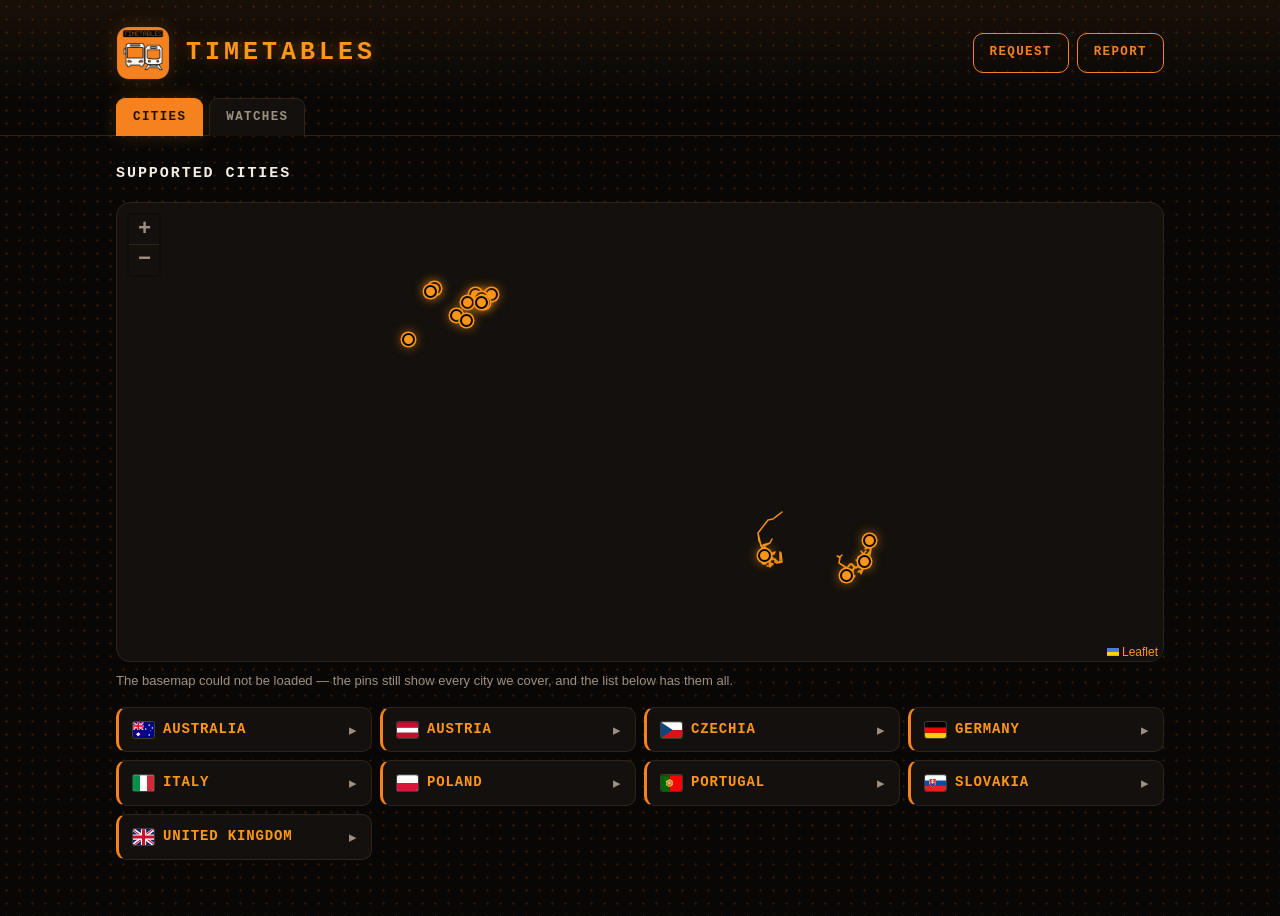
==== index.html @ d64ff94e "Update support page" ====
<!doctype html>
<html lang="en">
<head>
<meta charset="utf-8">
<meta name="viewport" content="width=device-width, initial-scale=1">
<title>Timetables — supported watches &amp; cities</title>
<meta name="description" content="Which Garmin watches run the Timetables widget, what it looks like on them, and which cities it covers.">
<link rel="icon" href="assets/icon.png" sizes="128x128">
<meta name="theme-color" content="#080706">
<link rel="stylesheet" href="assets/status.css">
<link rel="stylesheet" href="assets/vendor/leaflet/leaflet.css">
</head>
<body>
<header>
  <div class="head-inner">
    <img class="brand-icon" src="assets/icon.png" alt="" width="54" height="54">
    <div class="head-text">
      <h1>Timetables</h1>
    </div>
    <div class="head-actions">
      <button type="button" class="head-button" data-mode="request">Request</button>
      <button type="button" class="head-button" data-mode="report">Report</button>
    </div>
  </div>
  <nav class="tabs" role="tablist">
    <button type="button" role="tab" class="tab" data-panel="cities" aria-selected="true">Cities</button>
    <button type="button" role="tab" class="tab" data-panel="devices" aria-selected="false">Watches</button>
  </nav>
</header>

<main>
  <section id="cities" class="panel" aria-label="Supported cities">
    <h2 class="panel-title">Supported Cities</h2>

    <div id="map" aria-label="Map of the cities Timetables covers">
      <noscript><p class="hint">The map needs JavaScript. The cities are listed below.</p></noscript>
    </div>
    <p class="hint" id="map-hint" hidden></p>

    <ul class="city-list">
      <li class="country">
        <details>
          <summary class="country-head">
            <span class="city-name">
              <img class="flag" src="assets/flags/au.svg" alt="" width="21" height="16" loading="lazy">
              Australia
            </span>
          </summary>
          <ul class="country-cities">
            <li class="city" data-id="AUS-brisbane" data-lat="-27.4698" data-lon="153.0251">
              <button type="button" class="city-row">
                <span class="city-name">Brisbane</span>
                <span class="city-meta"></span>
              </button>
            </li>
            <li class="city" data-id="AUS-melbourne" data-lat="-37.8136" data-lon="144.9631">
              <button type="button" class="city-row">
                <span class="city-name">Melbourne</span>
                <span class="city-meta"></span>
              </button>
            </li>
            <li class="city" data-id="AUS-perth" data-lat="-31.9523" data-lon="115.8613">
              <button type="button" class="city-row">
                <span class="city-name">Perth</span>
                <span class="city-meta"></span>
              </button>
            </li>
            <li class="city" data-id="AUS-sydney" data-lat="-33.8688" data-lon="151.2093">
              <button type="button" class="city-row">
                <span class="city-name">Sydney</span>
                <span class="city-meta"></span>
              </button>
            </li>
          </ul>
        </details>
      </li>
      <li class="country">
        <details>
          <summary class="country-head">
            <span class="city-name">
              <img class="flag" src="assets/flags/at.svg" alt="" width="21" height="16" loading="lazy">
              Austria
            </span>
          </summary>
          <ul class="country-cities">
            <li class="city" data-id="AUT-vienna" data-lat="48.2082" data-lon="16.3738">
              <button type="button" class="city-row">
                <span class="city-name">Vienna</span>
                <span class="city-meta"></span>
              </button>
            </li>
          </ul>
        </details>
      </li>
      <li class="country">
        <details>
          <summary class="country-head">
            <span class="city-name">
              <img class="flag" src="assets/flags/cz.svg" alt="" width="21" height="16" loading="lazy">
              Czechia
            </span>
          </summary>
          <ul class="country-cities">
            <li class="city" data-id="CZE-brno" data-lat="49.1951" data-lon="16.6068">
              <button type="button" class="city-row">
                <span class="city-name">Brno</span>
                <span class="city-meta"></span>
              </button>
            </li>
            <li class="city" data-id="CZE-praha" data-lat="50.0875" data-lon="14.4213">
              <button type="button" class="city-row">
                <span class="city-name">Praha</span>
                <span class="city-meta"></span>
              </button>
            </li>
          </ul>
        </details>
      </li>
      <li class="country">
        <details>
          <summary class="country-head">
            <span class="city-name">
              <img class="flag" src="assets/flags/de.svg" alt="" width="21" height="16" loading="lazy">
              Germany
            </span>
          </summary>
          <ul class="country-cities">
            <li class="city" data-id="DEU-munich" data-lat="48.1374" data-lon="11.5755">
              <button type="button" class="city-row">
                <span class="city-name">München</span>
                <span class="city-meta"></span>
              </button>
            </li>
          </ul>
        </details>
      </li>
      <li class="country">
        <details>
          <summary class="country-head">
            <span class="city-name">
              <img class="flag" src="assets/flags/it.svg" alt="" width="21" height="16" loading="lazy">
              Italy
            </span>
          </summary>
          <ul class="country-cities">
            <li class="city" data-id="ITA-firenze" data-lat="43.7696" data-lon="11.2558">
              <button type="button" class="city-row">
                <span class="city-name">Firenze</span>
                <span class="city-meta"></span>
              </button>
            </li>
            <li class="city" data-id="ITA-turin" data-lat="45.0712" data-lon="7.6857">
              <button type="button" class="city-row">
                <span class="city-name">Turin</span>
                <span class="city-meta"></span>
              </button>
            </li>
          </ul>
        </details>
      </li>
      <li class="country">
        <details>
          <summary class="country-head">
            <span class="city-name">
              <img class="flag" src="assets/flags/pl.svg" alt="" width="21" height="16" loading="lazy">
              Poland
            </span>
          </summary>
          <ul class="country-cities">
            <li class="city" data-id="POL-krakow" data-lat="50.0617" data-lon="19.9373">
              <button type="button" class="city-row">
                <span class="city-name">Kraków</span>
                <span class="city-meta"></span>
              </button>
            </li>
          </ul>
        </details>
      </li>
      <li class="country">
        <details>
          <summary class="country-head">
            <span class="city-name">
              <img class="flag" src="assets/flags/pt.svg" alt="" width="21" height="16" loading="lazy">
              Portugal
            </span>
          </summary>
          <ul class="country-cities">
            <li class="city" data-id="PRT-lisbon" data-lat="38.7101" data-lon="-9.1395">
              <button type="button" class="city-row">
                <span class="city-name">Lisbon</span>
                <span class="city-meta"></span>
              </button>
            </li>
          </ul>
        </details>
      </li>
      <li class="country">
        <details>
          <summary class="country-head">
            <span class="city-name">
              <img class="flag" src="assets/flags/sk.svg" alt="" width="21" height="16" loading="lazy">
              Slovakia
            </span>
          </summary>
          <ul class="country-cities">
            <li class="city" data-id="SVK-bratislava" data-lat="48.1486" data-lon="17.1077">
              <button type="button" class="city-row">
                <span class="city-name">Bratislava</span>
                <span class="city-meta"></span>
              </button>
            </li>
          </ul>
        </details>
      </li>
      <li class="country">
        <details>
          <summary class="country-head">
            <span class="city-name">
              <img class="flag" src="assets/flags/gb.svg" alt="" width="21" height="16" loading="lazy">
              United Kingdom
            </span>
          </summary>
          <ul class="country-cities">
            <li class="city" data-id="GBR-isle-of-wight" data-lat="50.701" data-lon="-1.2924">
              <button type="button" class="city-row">
                <span class="city-name">Isle of Wight</span>
                <span class="city-meta"></span>
              </button>
            </li>
            <li class="city" data-id="GBR-london" data-lat="51.5074" data-lon="-0.1278">
              <button type="button" class="city-row">
                <span class="city-name">London</span>
                <span class="city-meta"></span>
              </button>
            </li>
          </ul>
        </details>
      </li>
    </ul>
  </section>

  <section id="devices" class="panel" hidden aria-label="Supported watches">
    <h2 class="panel-title">Supported Watches</h2>

    <div class="filter">
      <input type="search" id="device-filter" placeholder="Find your watch…"
        aria-label="Find your watch" autocomplete="off" spellcheck="false">
      <button type="button" class="filter-clear" id="filter-clear"
        aria-label="Clear search" hidden>&times;</button>
    </div>
    <p class="hint" id="filter-hint" hidden></p>

    <ul class="family-cards">
      <li>
        <button type="button" class="family-card" data-family="fēnix 9"
          aria-pressed="false">
          <span class="fc-name">fēnix 9</span>
          <span class="fc-meta">7 watches</span>
        </button>
      </li>
      <li>
        <button type="button" class="family-card" data-family="fēnix 8"
          aria-pressed="false">
          <span class="fc-name">fēnix 8</span>
          <span class="fc-meta">5 watches</span>
        </button>
      </li>
      <li>
        <button type="button" class="family-card" data-family="fēnix 7"
          aria-pressed="false">
          <span class="fc-name">fēnix 7</span>
          <span class="fc-meta">8 watches</span>
        </button>
      </li>
      <li>
        <button type="button" class="family-card" data-family="fēnix 6"
          aria-pressed="false">
          <span class="fc-name">fēnix 6</span>
          <span class="fc-meta">5 watches</span>
        </button>
      </li>
      <li>
        <button type="button" class="family-card" data-family="fēnix 5 Plus"
          aria-pressed="false">
          <span class="fc-name">fēnix 5 Plus</span>
          <span class="fc-meta">3 watches</span>
        </button>
      </li>
      <li>
        <button type="button" class="family-card" data-family="fēnix E"
          aria-pressed="false">
          <span class="fc-name">fēnix E</span>
          <span class="fc-meta">1 watch</span>
        </button>
      </li>
      <li>
        <button type="button" class="family-card" data-family="epix"
          aria-pressed="false">
          <span class="fc-name">epix</span>
          <span class="fc-meta">4 watches</span>
        </button>
      </li>
      <li>
        <button type="button" class="family-card" data-family="Forerunner"
          aria-pressed="false">
          <span class="fc-name">Forerunner</span>
          <span class="fc-meta">23 watches</span>
        </button>
      </li>
      <li>
        <button type="button" class="family-card" data-family="Venu"
          aria-pressed="false">
          <span class="fc-name">Venu</span>
          <span class="fc-meta">14 watches</span>
        </button>
      </li>
      <li>
        <button type="button" class="family-card" data-family="vívoactive"
          aria-pressed="false">
          <span class="fc-name">vívoactive</span>
          <span class="fc-meta">5 watches</span>
        </button>
      </li>
      <li>
        <button type="button" class="family-card" data-family="Instinct"
          aria-pressed="false">
          <span class="fc-name">Instinct</span>
          <span class="fc-meta">10 watches</span>
        </button>
      </li>
      <li>
        <button type="button" class="family-card" data-family="D2"
          aria-pressed="false">
          <span class="fc-name">D2</span>
          <span class="fc-meta">5 watches</span>
        </button>
      </li>
      <li>
        <button type="button" class="family-card" data-family="MARQ"
          aria-pressed="false">
          <span class="fc-name">MARQ</span>
          <span class="fc-meta">3 watches</span>
        </button>
      </li>
      <li>
        <button type="button" class="family-card" data-family="Other"
          aria-pressed="false">
          <span class="fc-name">Other</span>
          <span class="fc-meta">1 watch</span>
        </button>
      </li>
    </ul>

    <section class="family" data-family="fēnix 9" hidden>
      <h3>fēnix 9 <span class="count">7</span></h3>
      <table class="devices">
        <thead>
          <tr><th>Watch</th><th>Screenshots</th></tr>
        </thead>
        <tbody>
          <tr data-search="fēnix® 9 43mm fenix943mm">
            <th scope="row">
              <span class="dev-name">fēnix® 9 43mm</span>
              <span class="dev-id">fenix943mm</span>
            </th>
            <td class="shots">
              <a class="shot" href="shots/fenix943mm/core_nearby.png"
                data-label="Nearby stops" data-hint="The stops closest to your GPS fix, with distances."
                data-device="fēnix® 9 43mm">
                <img src="shots/fenix943mm/core_nearby.png" alt="Nearby stops on fēnix® 9 43mm"
                  loading="lazy" decoding="async">
                <span class="shot-label">Nearby stops</span>
              </a>
              <a class="shot" href="shots/fenix943mm/core_board.png"
                data-label="Departure board" data-hint="Live departures for one stop: line, destination, minutes."
                data-device="fēnix® 9 43mm">
                <img src="shots/fenix943mm/core_board.png" alt="Departure board on fēnix® 9 43mm"
                  loading="lazy" decoding="async">
                <span class="shot-label">Departure board</span>
              </a>
              <a class="shot" href="shots/fenix943mm/core_stop_info.png"
                data-label="Stop info" data-hint="Every line that calls at the stop."
                data-device="fēnix® 9 43mm">
                <img src="shots/fenix943mm/core_stop_info.png" alt="Stop info on fēnix® 9 43mm"
                  loading="lazy" decoding="async">
                <span class="shot-label">Stop info</span>
              </a>
              <a class="shot" href="shots/fenix943mm/core_pin.png"
                data-label="Pinned favourite" data-hint="A stop you pinned, opened without waiting for GPS."
                data-device="fēnix® 9 43mm">
                <img src="shots/fenix943mm/core_pin.png" alt="Pinned favourite on fēnix® 9 43mm"
                  loading="lazy" decoding="async">
                <span class="shot-label">Pinned favourite</span>
              </a>
            </td>
          </tr>
          <tr data-search="fēnix® 9 47mm / 51mm fenix947mm">
            <th scope="row">
              <span class="dev-name">fēnix® 9 47mm / 51mm</span>
              <span class="dev-id">fenix947mm</span>
            </th>
            <td class="shots">
              <a class="shot" href="shots/fenix947mm/core_nearby.png"
                data-label="Nearby stops" data-hint="The stops closest to your GPS fix, with distances."
                data-device="fēnix® 9 47mm / 51mm">
                <img src="shots/fenix947mm/core_nearby.png" alt="Nearby stops on fēnix® 9 47mm / 51mm"
                  loading="lazy" decoding="async">
                <span class="shot-label">Nearby stops</span>
              </a>
              <a class="shot" href="shots/fenix947mm/core_board.png"
                data-label="Departure board" data-hint="Live departures for one stop: line, destination, minutes."
                data-device="fēnix® 9 47mm / 51mm">
                <img src="shots/fenix947mm/core_board.png" alt="Departure board on fēnix® 9 47mm / 51mm"
                  loading="lazy" decoding="async">
                <span class="shot-label">Departure board</span>
              </a>
              <a class="shot" href="shots/fenix947mm/core_stop_info.png"
                data-label="Stop info" data-hint="Every line that calls at the stop."
                data-device="fēnix® 9 47mm / 51mm">
                <img src="shots/fenix947mm/core_stop_info.png" alt="Stop info on fēnix® 9 47mm / 51mm"
                  loading="lazy" decoding="async">
                <span class="shot-label">Stop info</span>
              </a>
              <a class="shot" href="shots/fenix947mm/core_pin.png"
                data-label="Pinned favourite" data-hint="A stop you pinned, opened without waiting for GPS."
                data-device="fēnix® 9 47mm / 51mm">
                <img src="shots/fenix947mm/core_pin.png" alt="Pinned favourite on fēnix® 9 47mm / 51mm"
                  loading="lazy" decoding="async">
                <span class="shot-label">Pinned favourite</span>
              </a>
            </td>
          </tr>
          <tr data-search="fēnix® 9 pro 43mm fenix9pro43mm">
            <th scope="row">
              <span class="dev-name">fēnix® 9 Pro 43mm</span>
              <span class="dev-id">fenix9pro43mm</span>
            </th>
            <td class="shots">
              <a class="shot" href="shots/fenix9pro43mm/core_nearby.png"
                data-label="Nearby stops" data-hint="The stops closest to your GPS fix, with distances."
                data-device="fēnix® 9 Pro 43mm">
                <img src="shots/fenix9pro43mm/core_nearby.png" alt="Nearby stops on fēnix® 9 Pro 43mm"
                  loading="lazy" decoding="async">
                <span class="shot-label">Nearby stops</span>
              </a>
              <a class="shot" href="shots/fenix9pro43mm/core_board.png"
                data-label="Departure board" data-hint="Live departures for one stop: line, destination, minutes."
                data-device="fēnix® 9 Pro 43mm">
                <img src="shots/fenix9pro43mm/core_board.png" alt="Departure board on fēnix® 9 Pro 43mm"
                  loading="lazy" decoding="async">
                <span class="shot-label">Departure board</span>
              </a>
              <a class="shot" href="shots/fenix9pro43mm/core_stop_info.png"
                data-label="Stop info" data-hint="Every line that calls at the stop."
                data-device="fēnix® 9 Pro 43mm">
                <img src="shots/fenix9pro43mm/core_stop_info.png" alt="Stop info on fēnix® 9 Pro 43mm"
                  loading="lazy" decoding="async">
                <span class="shot-label">Stop info</span>
              </a>
              <a class="shot" href="shots/fenix9pro43mm/core_pin.png"
                data-label="Pinned favourite" data-hint="A stop you pinned, opened without waiting for GPS."
                data-device="fēnix® 9 Pro 43mm">
                <img src="shots/fenix9pro43mm/core_pin.png" alt="Pinned favourite on fēnix® 9 Pro 43mm"
                  loading="lazy" decoding="async">
                <span class="shot-label">Pinned favourite</span>
              </a>
            </td>
          </tr>
          <tr data-search="fēnix® 9 pro 47mm fenix9pro47mm">
            <th scope="row">
              <span class="dev-name">fēnix® 9 Pro 47mm</span>
              <span class="dev-id">fenix9pro47mm</span>
            </th>
            <td class="shots">
              <a class="shot" href="shots/fenix9pro47mm/core_nearby.png"
                data-label="Nearby stops" data-hint="The stops closest to your GPS fix, with distances."
                data-device="fēnix® 9 Pro 47mm">
                <img src="shots/fenix9pro47mm/core_nearby.png" alt="Nearby stops on fēnix® 9 Pro 47mm"
                  loading="lazy" decoding="async">
                <span class="shot-label">Nearby stops</span>
              </a>
              <a class="shot" href="shots/fenix9pro47mm/core_board.png"
                data-label="Departure board" data-hint="Live departures for one stop: line, destination, minutes."
                data-device="fēnix® 9 Pro 47mm">
                <img src="shots/fenix9pro47mm/core_board.png" alt="Departure board on fēnix® 9 Pro 47mm"
                  loading="lazy" decoding="async">
                <span class="shot-label">Departure board</span>
              </a>
              <a class="shot" href="shots/fenix9pro47mm/core_stop_info.png"
                data-label="Stop info" data-hint="Every line that calls at the stop."
                data-device="fēnix® 9 Pro 47mm">
                <img src="shots/fenix9pro47mm/core_stop_info.png" alt="Stop info on fēnix® 9 Pro 47mm"
                  loading="lazy" decoding="async">
                <span class="shot-label">Stop info</span>
              </a>
              <a class="shot" href="shots/fenix9pro47mm/core_pin.png"
                data-label="Pinned favourite" data-hint="A stop you pinned, opened without waiting for GPS."
                data-device="fēnix® 9 Pro 47mm">
                <img src="shots/fenix9pro47mm/core_pin.png" alt="Pinned favourite on fēnix® 9 Pro 47mm"
                  loading="lazy" decoding="async">
                <span class="shot-label">Pinned favourite</span>
              </a>
            </td>
          </tr>
          <tr data-search="fēnix® 9 pro 51mm fenix9pro51mm">
            <th scope="row">
              <span class="dev-name">fēnix® 9 Pro 51mm</span>
              <span class="dev-id">fenix9pro51mm</span>
            </th>
            <td class="shots">
              <a class="shot" href="shots/fenix9pro51mm/core_nearby.png"
                data-label="Nearby stops" data-hint="The stops closest to your GPS fix, with distances."
                data-device="fēnix® 9 Pro 51mm">
                <img src="shots/fenix9pro51mm/core_nearby.png" alt="Nearby stops on fēnix® 9 Pro 51mm"
                  loading="lazy" decoding="async">
                <span class="shot-label">Nearby stops</span>
              </a>
              <a class="shot" href="shots/fenix9pro51mm/core_board.png"
                data-label="Departure board" data-hint="Live departures for one stop: line, destination, minutes."
                data-device="fēnix® 9 Pro 51mm">
                <img src="shots/fenix9pro51mm/core_board.png" alt="Departure board on fēnix® 9 Pro 51mm"
                  loading="lazy" decoding="async">
                <span class="shot-label">Departure board</span>
              </a>
              <a class="shot" href="shots/fenix9pro51mm/core_stop_info.png"
                data-label="Stop info" data-hint="Every line that calls at the stop."
                data-device="fēnix® 9 Pro 51mm">
                <img src="shots/fenix9pro51mm/core_stop_info.png" alt="Stop info on fēnix® 9 Pro 51mm"
                  loading="lazy" decoding="async">
                <span class="shot-label">Stop info</span>
              </a>
              <a class="shot" href="shots/fenix9pro51mm/core_pin.png"
                data-label="Pinned favourite" data-hint="A stop you pinned, opened without waiting for GPS."
                data-device="fēnix® 9 Pro 51mm">
                <img src="shots/fenix9pro51mm/core_pin.png" alt="Pinned favourite on fēnix® 9 Pro 51mm"
                  loading="lazy" decoding="async">
                <span class="shot-label">Pinned favourite</span>
              </a>
            </td>
          </tr>
          <tr data-search="fēnix® 9 pro solar 47mm fenix9prosolar47mm">
            <th scope="row">
              <span class="dev-name">fēnix® 9 Pro Solar 47mm</span>
              <span class="dev-id">fenix9prosolar47mm</span>
            </th>
            <td class="shots">
              <a class="shot" href="shots/fenix9prosolar47mm/core_nearby.png"
                data-label="Nearby stops" data-hint="The stops closest to your GPS fix, with distances."
                data-device="fēnix® 9 Pro Solar 47mm">
                <img src="shots/fenix9prosolar47mm/core_nearby.png" alt="Nearby stops on fēnix® 9 Pro Solar 47mm"
                  loading="lazy" decoding="async">
                <span class="shot-label">Nearby stops</span>
              </a>
              <a class="shot" href="shots/fenix9prosolar47mm/core_board.png"
                data-label="Departure board" data-hint="Live departures for one stop: line, destination, minutes."
                data-device="fēnix® 9 Pro Solar 47mm">
                <img src="shots/fenix9prosolar47mm/core_board.png" alt="Departure board on fēnix® 9 Pro Solar 47mm"
                  loading="lazy" decoding="async">
                <span class="shot-label">Departure board</span>
              </a>
              <a class="shot" href="shots/fenix9prosolar47mm/core_stop_info.png"
                data-label="Stop info" data-hint="Every line that calls at the stop."
                data-device="fēnix® 9 Pro Solar 47mm">
                <img src="shots/fenix9prosolar47mm/core_stop_info.png" alt="Stop info on fēnix® 9 Pro Solar 47mm"
                  loading="lazy" decoding="async">
                <span class="shot-label">Stop info</span>
              </a>
              <a class="shot" href="shots/fenix9prosolar47mm/core_pin.png"
                data-label="Pinned favourite" data-hint="A stop you pinned, opened without waiting for GPS."
                data-device="fēnix® 9 Pro Solar 47mm">
                <img src="shots/fenix9prosolar47mm/core_pin.png" alt="Pinned favourite on fēnix® 9 Pro Solar 47mm"
                  loading="lazy" decoding="async">
                <span class="shot-label">Pinned favourite</span>
              </a>
            </td>
          </tr>
          <tr data-search="fēnix® 9 pro solar 51mm fenix9prosolar51mm">
            <th scope="row">
              <span class="dev-name">fēnix® 9 Pro Solar 51mm</span>
              <span class="dev-id">fenix9prosolar51mm</span>
            </th>
            <td class="shots">
              <a class="shot" href="shots/fenix9prosolar51mm/core_nearby.png"
                data-label="Nearby stops" data-hint="The stops closest to your GPS fix, with distances."
                data-device="fēnix® 9 Pro Solar 51mm">
                <img src="shots/fenix9prosolar51mm/core_nearby.png" alt="Nearby stops on fēnix® 9 Pro Solar 51mm"
                  loading="lazy" decoding="async">
                <span class="shot-label">Nearby stops</span>
              </a>
              <a class="shot" href="shots/fenix9prosolar51mm/core_board.png"
                data-label="Departure board" data-hint="Live departures for one stop: line, destination, minutes."
                data-device="fēnix® 9 Pro Solar 51mm">
                <img src="shots/fenix9prosolar51mm/core_board.png" alt="Departure board on fēnix® 9 Pro Solar 51mm"
                  loading="lazy" decoding="async">
                <span class="shot-label">Departure board</span>
              </a>
              <a class="shot" href="shots/fenix9prosolar51mm/core_stop_info.png"
                data-label="Stop info" data-hint="Every line that calls at the stop."
                data-device="fēnix® 9 Pro Solar 51mm">
                <img src="shots/fenix9prosolar51mm/core_stop_info.png" alt="Stop info on fēnix® 9 Pro Solar 51mm"
                  loading="lazy" decoding="async">
                <span class="shot-label">Stop info</span>
              </a>
              <a class="shot" href="shots/fenix9prosolar51mm/core_pin.png"
                data-label="Pinned favourite" data-hint="A stop you pinned, opened without waiting for GPS."
                data-device="fēnix® 9 Pro Solar 51mm">
                <img src="shots/fenix9prosolar51mm/core_pin.png" alt="Pinned favourite on fēnix® 9 Pro Solar 51mm"
                  loading="lazy" decoding="async">
                <span class="shot-label">Pinned favourite</span>
              </a>
            </td>
          </tr>
        </tbody>
      </table>
    </section>
    <section class="family" data-family="fēnix 8" hidden>
      <h3>fēnix 8 <span class="count">5</span></h3>
      <table class="devices">
        <thead>
          <tr><th>Watch</th><th>Screenshots</th></tr>
        </thead>
        <tbody>
          <tr data-search="fēnix® 8 43mm fenix843mm">
            <th scope="row">
              <span class="dev-name">fēnix® 8 43mm</span>
              <span class="dev-id">fenix843mm</span>
            </th>
            <td class="shots">
              <a class="shot" href="shots/fenix843mm/core_nearby.png"
                data-label="Nearby stops" data-hint="The stops closest to your GPS fix, with distances."
                data-device="fēnix® 8 43mm">
                <img src="shots/fenix843mm/core_nearby.png" alt="Nearby stops on fēnix® 8 43mm"
                  loading="lazy" decoding="async">
                <span class="shot-label">Nearby stops</span>
              </a>
              <a class="shot" href="shots/fenix843mm/core_board.png"
                data-label="Departure board" data-hint="Live departures for one stop: line, destination, minutes."
                data-device="fēnix® 8 43mm">
                <img src="shots/fenix843mm/core_board.png" alt="Departure board on fēnix® 8 43mm"
                  loading="lazy" decoding="async">
                <span class="shot-label">Departure board</span>
              </a>
              <a class="shot" href="shots/fenix843mm/core_stop_info.png"
                data-label="Stop info" data-hint="Every line that calls at the stop."
                data-device="fēnix® 8 43mm">
                <img src="shots/fenix843mm/core_stop_info.png" alt="Stop info on fēnix® 8 43mm"
                  loading="lazy" decoding="async">
                <span class="shot-label">Stop info</span>
              </a>
              <a class="shot" href="shots/fenix843mm/core_pin.png"
                data-label="Pinned favourite" data-hint="A stop you pinned, opened without waiting for GPS."
                data-device="fēnix® 8 43mm">
                <img src="shots/fenix843mm/core_pin.png" alt="Pinned favourite on fēnix® 8 43mm"
                  loading="lazy" decoding="async">
                <span class="shot-label">Pinned favourite</span>
              </a>
            </td>
          </tr>
          <tr data-search="fēnix® 8 47mm / 51mm / tactix® 8 47mm / 51mm / quatix® 8 47mm / 51mm fenix847mm">
            <th scope="row">
              <span class="dev-name">fēnix® 8 47mm / 51mm / tactix® 8 47mm / 51mm / quatix® 8 47mm / 51mm</span>
              <span class="dev-id">fenix847mm</span>
            </th>
            <td class="shots">
              <a class="shot" href="shots/fenix847mm/core_nearby.png"
                data-label="Nearby stops" data-hint="The stops closest to your GPS fix, with distances."
                data-device="fēnix® 8 47mm / 51mm / tactix® 8 47mm / 51mm / quatix® 8 47mm / 51mm">
                <img src="shots/fenix847mm/core_nearby.png" alt="Nearby stops on fēnix® 8 47mm / 51mm / tactix® 8 47mm / 51mm / quatix® 8 47mm / 51mm"
                  loading="lazy" decoding="async">
                <span class="shot-label">Nearby stops</span>
              </a>
              <a class="shot" href="shots/fenix847mm/core_board.png"
                data-label="Departure board" data-hint="Live departures for one stop: line, destination, minutes."
                data-device="fēnix® 8 47mm / 51mm / tactix® 8 47mm / 51mm / quatix® 8 47mm / 51mm">
                <img src="shots/fenix847mm/core_board.png" alt="Departure board on fēnix® 8 47mm / 51mm / tactix® 8 47mm / 51mm / quatix® 8 47mm / 51mm"
                  loading="lazy" decoding="async">
                <span class="shot-label">Departure board</span>
              </a>
              <a class="shot" href="shots/fenix847mm/core_stop_info.png"
                data-label="Stop info" data-hint="Every line that calls at the stop."
                data-device="fēnix® 8 47mm / 51mm / tactix® 8 47mm / 51mm / quatix® 8 47mm / 51mm">
                <img src="shots/fenix847mm/core_stop_info.png" alt="Stop info on fēnix® 8 47mm / 51mm / tactix® 8 47mm / 51mm / quatix® 8 47mm / 51mm"
                  loading="lazy" decoding="async">
                <span class="shot-label">Stop info</span>
              </a>
              <a class="shot" href="shots/fenix847mm/core_pin.png"
                data-label="Pinned favourite" data-hint="A stop you pinned, opened without waiting for GPS."
                data-device="fēnix® 8 47mm / 51mm / tactix® 8 47mm / 51mm / quatix® 8 47mm / 51mm">
                <img src="shots/fenix847mm/core_pin.png" alt="Pinned favourite on fēnix® 8 47mm / 51mm / tactix® 8 47mm / 51mm / quatix® 8 47mm / 51mm"
                  loading="lazy" decoding="async">
                <span class="shot-label">Pinned favourite</span>
              </a>
            </td>
          </tr>
          <tr data-search="fēnix® 8 pro 47mm / 51mm / microled / quatix® 8 pro 47mm / 51mm fenix8pro47mm">
            <th scope="row">
              <span class="dev-name">fēnix® 8 Pro 47mm / 51mm / MicroLED / quatix® 8 Pro 47mm / 51mm</span>
              <span class="dev-id">fenix8pro47mm</span>
            </th>
            <td class="shots">
              <a class="shot" href="shots/fenix8pro47mm/core_nearby.png"
                data-label="Nearby stops" data-hint="The stops closest to your GPS fix, with distances."
                data-device="fēnix® 8 Pro 47mm / 51mm / MicroLED / quatix® 8 Pro 47mm / 51mm">
                <img src="shots/fenix8pro47mm/core_nearby.png" alt="Nearby stops on fēnix® 8 Pro 47mm / 51mm / MicroLED / quatix® 8 Pro 47mm / 51mm"
                  loading="lazy" decoding="async">
                <span class="shot-label">Nearby stops</span>
              </a>
              <a class="shot" href="shots/fenix8pro47mm/core_board.png"
                data-label="Departure board" data-hint="Live departures for one stop: line, destination, minutes."
                data-device="fēnix® 8 Pro 47mm / 51mm / MicroLED / quatix® 8 Pro 47mm / 51mm">
                <img src="shots/fenix8pro47mm/core_board.png" alt="Departure board on fēnix® 8 Pro 47mm / 51mm / MicroLED / quatix® 8 Pro 47mm / 51mm"
                  loading="lazy" decoding="async">
                <span class="shot-label">Departure board</span>
              </a>
              <a class="shot" href="shots/fenix8pro47mm/core_stop_info.png"
                data-label="Stop info" data-hint="Every line that calls at the stop."
                data-device="fēnix® 8 Pro 47mm / 51mm / MicroLED / quatix® 8 Pro 47mm / 51mm">
                <img src="shots/fenix8pro47mm/core_stop_info.png" alt="Stop info on fēnix® 8 Pro 47mm / 51mm / MicroLED / quatix® 8 Pro 47mm / 51mm"
                  loading="lazy" decoding="async">
                <span class="shot-label">Stop info</span>
              </a>
              <a class="shot" href="shots/fenix8pro47mm/core_pin.png"
                data-label="Pinned favourite" data-hint="A stop you pinned, opened without waiting for GPS."
                data-device="fēnix® 8 Pro 47mm / 51mm / MicroLED / quatix® 8 Pro 47mm / 51mm">
                <img src="shots/fenix8pro47mm/core_pin.png" alt="Pinned favourite on fēnix® 8 Pro 47mm / 51mm / MicroLED / quatix® 8 Pro 47mm / 51mm"
                  loading="lazy" decoding="async">
                <span class="shot-label">Pinned favourite</span>
              </a>
            </td>
          </tr>
          <tr data-search="fēnix® 8 solar 47mm fenix8solar47mm">
            <th scope="row">
              <span class="dev-name">fēnix® 8 Solar 47mm</span>
              <span class="dev-id">fenix8solar47mm</span>
            </th>
            <td class="shots">
              <a class="shot" href="shots/fenix8solar47mm/core_nearby.png"
                data-label="Nearby stops" data-hint="The stops closest to your GPS fix, with distances."
                data-device="fēnix® 8 Solar 47mm">
                <img src="shots/fenix8solar47mm/core_nearby.png" alt="Nearby stops on fēnix® 8 Solar 47mm"
                  loading="lazy" decoding="async">
                <span class="shot-label">Nearby stops</span>
              </a>
              <a class="shot" href="shots/fenix8solar47mm/core_board.png"
                data-label="Departure board" data-hint="Live departures for one stop: line, destination, minutes."
                data-device="fēnix® 8 Solar 47mm">
                <img src="shots/fenix8solar47mm/core_board.png" alt="Departure board on fēnix® 8 Solar 47mm"
                  loading="lazy" decoding="async">
                <span class="shot-label">Departure board</span>
              </a>
              <a class="shot" href="shots/fenix8solar47mm/core_stop_info.png"
                data-label="Stop info" data-hint="Every line that calls at the stop."
                data-device="fēnix® 8 Solar 47mm">
                <img src="shots/fenix8solar47mm/core_stop_info.png" alt="Stop info on fēnix® 8 Solar 47mm"
                  loading="lazy" decoding="async">
                <span class="shot-label">Stop info</span>
              </a>
              <a class="shot" href="shots/fenix8solar47mm/core_pin.png"
                data-label="Pinned favourite" data-hint="A stop you pinned, opened without waiting for GPS."
                data-device="fēnix® 8 Solar 47mm">
                <img src="shots/fenix8solar47mm/core_pin.png" alt="Pinned favourite on fēnix® 8 Solar 47mm"
                  loading="lazy" decoding="async">
                <span class="shot-label">Pinned favourite</span>
              </a>
            </td>
          </tr>
          <tr data-search="fēnix® 8 solar 51mm / tactix® 8 solar 51mm fenix8solar51mm">
            <th scope="row">
              <span class="dev-name">fēnix® 8 Solar 51mm / tactix® 8 Solar 51mm</span>
              <span class="dev-id">fenix8solar51mm</span>
            </th>
            <td class="shots">
              <a class="shot" href="shots/fenix8solar51mm/core_nearby.png"
                data-label="Nearby stops" data-hint="The stops closest to your GPS fix, with distances."
                data-device="fēnix® 8 Solar 51mm / tactix® 8 Solar 51mm">
                <img src="shots/fenix8solar51mm/core_nearby.png" alt="Nearby stops on fēnix® 8 Solar 51mm / tactix® 8 Solar 51mm"
                  loading="lazy" decoding="async">
                <span class="shot-label">Nearby stops</span>
              </a>
              <a class="shot" href="shots/fenix8solar51mm/core_board.png"
                data-label="Departure board" data-hint="Live departures for one stop: line, destination, minutes."
                data-device="fēnix® 8 Solar 51mm / tactix® 8 Solar 51mm">
                <img src="shots/fenix8solar51mm/core_board.png" alt="Departure board on fēnix® 8 Solar 51mm / tactix® 8 Solar 51mm"
                  loading="lazy" decoding="async">
                <span class="shot-label">Departure board</span>
              </a>
              <a class="shot" href="shots/fenix8solar51mm/core_stop_info.png"
                data-label="Stop info" data-hint="Every line that calls at the stop."
                data-device="fēnix® 8 Solar 51mm / tactix® 8 Solar 51mm">
                <img src="shots/fenix8solar51mm/core_stop_info.png" alt="Stop info on fēnix® 8 Solar 51mm / tactix® 8 Solar 51mm"
                  loading="lazy" decoding="async">
                <span class="shot-label">Stop info</span>
              </a>
              <a class="shot" href="shots/fenix8solar51mm/core_pin.png"
                data-label="Pinned favourite" data-hint="A stop you pinned, opened without waiting for GPS."
                data-device="fēnix® 8 Solar 51mm / tactix® 8 Solar 51mm">
                <img src="shots/fenix8solar51mm/core_pin.png" alt="Pinned favourite on fēnix® 8 Solar 51mm / tactix® 8 Solar 51mm"
                  loading="lazy" decoding="async">
                <span class="shot-label">Pinned favourite</span>
              </a>
            </td>
          </tr>
        </tbody>
      </table>
    </section>
    <section class="family" data-family="fēnix 7" hidden>
      <h3>fēnix 7 <span class="count">8</span></h3>
      <table class="devices">
        <thead>
          <tr><th>Watch</th><th>Screenshots</th></tr>
        </thead>
        <tbody>
          <tr data-search="fēnix® 7 / quatix® 7 fenix7">
            <th scope="row">
              <span class="dev-name">fēnix® 7 / quatix® 7</span>
              <span class="dev-id">fenix7</span>
            </th>
            <td class="shots">
              <a class="shot" href="shots/fenix7/core_nearby.png"
                data-label="Nearby stops" data-hint="The stops closest to your GPS fix, with distances."
                data-device="fēnix® 7 / quatix® 7">
                <img src="shots/fenix7/core_nearby.png" alt="Nearby stops on fēnix® 7 / quatix® 7"
                  loading="lazy" decoding="async">
                <span class="shot-label">Nearby stops</span>
              </a>
              <a class="shot" href="shots/fenix7/core_board.png"
                data-label="Departure board" data-hint="Live departures for one stop: line, destination, minutes."
                data-device="fēnix® 7 / quatix® 7">
                <img src="shots/fenix7/core_board.png" alt="Departure board on fēnix® 7 / quatix® 7"
                  loading="lazy" decoding="async">
                <span class="shot-label">Departure board</span>
              </a>
              <a class="shot" href="shots/fenix7/core_stop_info.png"
                data-label="Stop info" data-hint="Every line that calls at the stop."
                data-device="fēnix® 7 / quatix® 7">
                <img src="shots/fenix7/core_stop_info.png" alt="Stop info on fēnix® 7 / quatix® 7"
                  loading="lazy" decoding="async">
                <span class="shot-label">Stop info</span>
              </a>
              <a class="shot" href="shots/fenix7/core_pin.png"
                data-label="Pinned favourite" data-hint="A stop you pinned, opened without waiting for GPS."
                data-device="fēnix® 7 / quatix® 7">
                <img src="shots/fenix7/core_pin.png" alt="Pinned favourite on fēnix® 7 / quatix® 7"
                  loading="lazy" decoding="async">
                <span class="shot-label">Pinned favourite</span>
              </a>
            </td>
          </tr>
          <tr data-search="fēnix® 7 pro fenix7pro">
            <th scope="row">
              <span class="dev-name">fēnix® 7 Pro</span>
              <span class="dev-id">fenix7pro</span>
            </th>
            <td class="shots">
              <a class="shot" href="shots/fenix7pro/core_nearby.png"
                data-label="Nearby stops" data-hint="The stops closest to your GPS fix, with distances."
                data-device="fēnix® 7 Pro">
                <img src="shots/fenix7pro/core_nearby.png" alt="Nearby stops on fēnix® 7 Pro"
                  loading="lazy" decoding="async">
                <span class="shot-label">Nearby stops</span>
              </a>
              <a class="shot" href="shots/fenix7pro/core_board.png"
                data-label="Departure board" data-hint="Live departures for one stop: line, destination, minutes."
                data-device="fēnix® 7 Pro">
                <img src="shots/fenix7pro/core_board.png" alt="Departure board on fēnix® 7 Pro"
                  loading="lazy" decoding="async">
                <span class="shot-label">Departure board</span>
              </a>
              <a class="shot" href="shots/fenix7pro/core_stop_info.png"
                data-label="Stop info" data-hint="Every line that calls at the stop."
                data-device="fēnix® 7 Pro">
                <img src="shots/fenix7pro/core_stop_info.png" alt="Stop info on fēnix® 7 Pro"
                  loading="lazy" decoding="async">
                <span class="shot-label">Stop info</span>
              </a>
              <a class="shot" href="shots/fenix7pro/core_pin.png"
                data-label="Pinned favourite" data-hint="A stop you pinned, opened without waiting for GPS."
                data-device="fēnix® 7 Pro">
                <img src="shots/fenix7pro/core_pin.png" alt="Pinned favourite on fēnix® 7 Pro"
                  loading="lazy" decoding="async">
                <span class="shot-label">Pinned favourite</span>
              </a>
            </td>
          </tr>
          <tr data-search="fēnix® 7 pro - solar edition (no wi-fi) fenix7pronowifi">
            <th scope="row">
              <span class="dev-name">fēnix® 7 Pro - Solar Edition (no Wi-Fi)</span>
              <span class="dev-id">fenix7pronowifi</span>
            </th>
            <td class="shots">
              <a class="shot" href="shots/fenix7pronowifi/core_nearby.png"
                data-label="Nearby stops" data-hint="The stops closest to your GPS fix, with distances."
                data-device="fēnix® 7 Pro - Solar Edition (no Wi-Fi)">
                <img src="shots/fenix7pronowifi/core_nearby.png" alt="Nearby stops on fēnix® 7 Pro - Solar Edition (no Wi-Fi)"
                  loading="lazy" decoding="async">
                <span class="shot-label">Nearby stops</span>
              </a>
              <a class="shot" href="shots/fenix7pronowifi/core_board.png"
                data-label="Departure board" data-hint="Live departures for one stop: line, destination, minutes."
                data-device="fēnix® 7 Pro - Solar Edition (no Wi-Fi)">
                <img src="shots/fenix7pronowifi/core_board.png" alt="Departure board on fēnix® 7 Pro - Solar Edition (no Wi-Fi)"
                  loading="lazy" decoding="async">
                <span class="shot-label">Departure board</span>
              </a>
              <a class="shot" href="shots/fenix7pronowifi/core_stop_info.png"
                data-label="Stop info" data-hint="Every line that calls at the stop."
                data-device="fēnix® 7 Pro - Solar Edition (no Wi-Fi)">
                <img src="shots/fenix7pronowifi/core_stop_info.png" alt="Stop info on fēnix® 7 Pro - Solar Edition (no Wi-Fi)"
                  loading="lazy" decoding="async">
                <span class="shot-label">Stop info</span>
              </a>
              <a class="shot" href="shots/fenix7pronowifi/core_pin.png"
                data-label="Pinned favourite" data-hint="A stop you pinned, opened without waiting for GPS."
                data-device="fēnix® 7 Pro - Solar Edition (no Wi-Fi)">
                <img src="shots/fenix7pronowifi/core_pin.png" alt="Pinned favourite on fēnix® 7 Pro - Solar Edition (no Wi-Fi)"
                  loading="lazy" decoding="async">
                <span class="shot-label">Pinned favourite</span>
              </a>
            </td>
          </tr>
          <tr data-search="fēnix® 7s fenix7s">
            <th scope="row">
              <span class="dev-name">fēnix® 7S</span>
              <span class="dev-id">fenix7s</span>
            </th>
            <td class="shots">
              <a class="shot" href="shots/fenix7s/core_nearby.png"
                data-label="Nearby stops" data-hint="The stops closest to your GPS fix, with distances."
                data-device="fēnix® 7S">
                <img src="shots/fenix7s/core_nearby.png" alt="Nearby stops on fēnix® 7S"
                  loading="lazy" decoding="async">
                <span class="shot-label">Nearby stops</span>
              </a>
              <a class="shot" href="shots/fenix7s/core_board.png"
                data-label="Departure board" data-hint="Live departures for one stop: line, destination, minutes."
                data-device="fēnix® 7S">
                <img src="shots/fenix7s/core_board.png" alt="Departure board on fēnix® 7S"
                  loading="lazy" decoding="async">
                <span class="shot-label">Departure board</span>
              </a>
              <a class="shot" href="shots/fenix7s/core_stop_info.png"
                data-label="Stop info" data-hint="Every line that calls at the stop."
                data-device="fēnix® 7S">
                <img src="shots/fenix7s/core_stop_info.png" alt="Stop info on fēnix® 7S"
                  loading="lazy" decoding="async">
                <span class="shot-label">Stop info</span>
              </a>
              <a class="shot" href="shots/fenix7s/core_pin.png"
                data-label="Pinned favourite" data-hint="A stop you pinned, opened without waiting for GPS."
                data-device="fēnix® 7S">
                <img src="shots/fenix7s/core_pin.png" alt="Pinned favourite on fēnix® 7S"
                  loading="lazy" decoding="async">
                <span class="shot-label">Pinned favourite</span>
              </a>
            </td>
          </tr>
          <tr data-search="fēnix® 7s pro fenix7spro">
            <th scope="row">
              <span class="dev-name">fēnix® 7S Pro</span>
              <span class="dev-id">fenix7spro</span>
            </th>
            <td class="shots">
              <a class="shot" href="shots/fenix7spro/core_nearby.png"
                data-label="Nearby stops" data-hint="The stops closest to your GPS fix, with distances."
                data-device="fēnix® 7S Pro">
                <img src="shots/fenix7spro/core_nearby.png" alt="Nearby stops on fēnix® 7S Pro"
                  loading="lazy" decoding="async">
                <span class="shot-label">Nearby stops</span>
              </a>
              <a class="shot" href="shots/fenix7spro/core_board.png"
                data-label="Departure board" data-hint="Live departures for one stop: line, destination, minutes."
                data-device="fēnix® 7S Pro">
                <img src="shots/fenix7spro/core_board.png" alt="Departure board on fēnix® 7S Pro"
                  loading="lazy" decoding="async">
                <span class="shot-label">Departure board</span>
              </a>
              <a class="shot" href="shots/fenix7spro/core_stop_info.png"
                data-label="Stop info" data-hint="Every line that calls at the stop."
                data-device="fēnix® 7S Pro">
                <img src="shots/fenix7spro/core_stop_info.png" alt="Stop info on fēnix® 7S Pro"
                  loading="lazy" decoding="async">
                <span class="shot-label">Stop info</span>
              </a>
              <a class="shot" href="shots/fenix7spro/core_pin.png"
                data-label="Pinned favourite" data-hint="A stop you pinned, opened without waiting for GPS."
                data-device="fēnix® 7S Pro">
                <img src="shots/fenix7spro/core_pin.png" alt="Pinned favourite on fēnix® 7S Pro"
                  loading="lazy" decoding="async">
                <span class="shot-label">Pinned favourite</span>
              </a>
            </td>
          </tr>
          <tr data-search="fēnix® 7x / tactix® 7 / quatix® 7x solar / enduro™ 2 fenix7x">
            <th scope="row">
              <span class="dev-name">fēnix® 7X / tactix® 7 / quatix® 7X Solar / Enduro™ 2</span>
              <span class="dev-id">fenix7x</span>
            </th>
            <td class="shots">
              <a class="shot" href="shots/fenix7x/core_nearby.png"
                data-label="Nearby stops" data-hint="The stops closest to your GPS fix, with distances."
                data-device="fēnix® 7X / tactix® 7 / quatix® 7X Solar / Enduro™ 2">
                <img src="shots/fenix7x/core_nearby.png" alt="Nearby stops on fēnix® 7X / tactix® 7 / quatix® 7X Solar / Enduro™ 2"
                  loading="lazy" decoding="async">
                <span class="shot-label">Nearby stops</span>
              </a>
              <a class="shot" href="shots/fenix7x/core_board.png"
                data-label="Departure board" data-hint="Live departures for one stop: line, destination, minutes."
                data-device="fēnix® 7X / tactix® 7 / quatix® 7X Solar / Enduro™ 2">
                <img src="shots/fenix7x/core_board.png" alt="Departure board on fēnix® 7X / tactix® 7 / quatix® 7X Solar / Enduro™ 2"
                  loading="lazy" decoding="async">
                <span class="shot-label">Departure board</span>
              </a>
              <a class="shot" href="shots/fenix7x/core_stop_info.png"
                data-label="Stop info" data-hint="Every line that calls at the stop."
                data-device="fēnix® 7X / tactix® 7 / quatix® 7X Solar / Enduro™ 2">
                <img src="shots/fenix7x/core_stop_info.png" alt="Stop info on fēnix® 7X / tactix® 7 / quatix® 7X Solar / Enduro™ 2"
                  loading="lazy" decoding="async">
                <span class="shot-label">Stop info</span>
              </a>
              <a class="shot" href="shots/fenix7x/core_pin.png"
                data-label="Pinned favourite" data-hint="A stop you pinned, opened without waiting for GPS."
                data-device="fēnix® 7X / tactix® 7 / quatix® 7X Solar / Enduro™ 2">
                <img src="shots/fenix7x/core_pin.png" alt="Pinned favourite on fēnix® 7X / tactix® 7 / quatix® 7X Solar / Enduro™ 2"
                  loading="lazy" decoding="async">
                <span class="shot-label">Pinned favourite</span>
              </a>
            </td>
          </tr>
          <tr data-search="fēnix® 7x pro fenix7xpro">
            <th scope="row">
              <span class="dev-name">fēnix® 7X Pro</span>
              <span class="dev-id">fenix7xpro</span>
            </th>
            <td class="shots">
              <a class="shot" href="shots/fenix7xpro/core_nearby.png"
                data-label="Nearby stops" data-hint="The stops closest to your GPS fix, with distances."
                data-device="fēnix® 7X Pro">
                <img src="shots/fenix7xpro/core_nearby.png" alt="Nearby stops on fēnix® 7X Pro"
                  loading="lazy" decoding="async">
                <span class="shot-label">Nearby stops</span>
              </a>
              <a class="shot" href="shots/fenix7xpro/core_board.png"
                data-label="Departure board" data-hint="Live departures for one stop: line, destination, minutes."
                data-device="fēnix® 7X Pro">
                <img src="shots/fenix7xpro/core_board.png" alt="Departure board on fēnix® 7X Pro"
                  loading="lazy" decoding="async">
                <span class="shot-label">Departure board</span>
              </a>
              <a class="shot" href="shots/fenix7xpro/core_stop_info.png"
                data-label="Stop info" data-hint="Every line that calls at the stop."
                data-device="fēnix® 7X Pro">
                <img src="shots/fenix7xpro/core_stop_info.png" alt="Stop info on fēnix® 7X Pro"
                  loading="lazy" decoding="async">
                <span class="shot-label">Stop info</span>
              </a>
              <a class="shot" href="shots/fenix7xpro/core_pin.png"
                data-label="Pinned favourite" data-hint="A stop you pinned, opened without waiting for GPS."
                data-device="fēnix® 7X Pro">
                <img src="shots/fenix7xpro/core_pin.png" alt="Pinned favourite on fēnix® 7X Pro"
                  loading="lazy" decoding="async">
                <span class="shot-label">Pinned favourite</span>
              </a>
            </td>
          </tr>
          <tr data-search="fēnix® 7x pro - solar edition (no wi-fi) fenix7xpronowifi">
            <th scope="row">
              <span class="dev-name">fēnix® 7X Pro - Solar Edition (no Wi-Fi)</span>
              <span class="dev-id">fenix7xpronowifi</span>
            </th>
            <td class="shots">
              <a class="shot" href="shots/fenix7xpronowifi/core_nearby.png"
                data-label="Nearby stops" data-hint="The stops closest to your GPS fix, with distances."
                data-device="fēnix® 7X Pro - Solar Edition (no Wi-Fi)">
                <img src="shots/fenix7xpronowifi/core_nearby.png" alt="Nearby stops on fēnix® 7X Pro - Solar Edition (no Wi-Fi)"
                  loading="lazy" decoding="async">
                <span class="shot-label">Nearby stops</span>
              </a>
              <a class="shot" href="shots/fenix7xpronowifi/core_board.png"
                data-label="Departure board" data-hint="Live departures for one stop: line, destination, minutes."
                data-device="fēnix® 7X Pro - Solar Edition (no Wi-Fi)">
                <img src="shots/fenix7xpronowifi/core_board.png" alt="Departure board on fēnix® 7X Pro - Solar Edition (no Wi-Fi)"
                  loading="lazy" decoding="async">
                <span class="shot-label">Departure board</span>
              </a>
              <a class="shot" href="shots/fenix7xpronowifi/core_stop_info.png"
                data-label="Stop info" data-hint="Every line that calls at the stop."
                data-device="fēnix® 7X Pro - Solar Edition (no Wi-Fi)">
                <img src="shots/fenix7xpronowifi/core_stop_info.png" alt="Stop info on fēnix® 7X Pro - Solar Edition (no Wi-Fi)"
                  loading="lazy" decoding="async">
                <span class="shot-label">Stop info</span>
              </a>
              <a class="shot" href="shots/fenix7xpronowifi/core_pin.png"
                data-label="Pinned favourite" data-hint="A stop you pinned, opened without waiting for GPS."
                data-device="fēnix® 7X Pro - Solar Edition (no Wi-Fi)">
                <img src="shots/fenix7xpronowifi/core_pin.png" alt="Pinned favourite on fēnix® 7X Pro - Solar Edition (no Wi-Fi)"
                  loading="lazy" decoding="async">
                <span class="shot-label">Pinned favourite</span>
              </a>
            </td>
          </tr>
        </tbody>
      </table>
    </section>
    <section class="family" data-family="fēnix 6" hidden>
      <h3>fēnix 6 <span class="count">5</span></h3>
      <table class="devices">
        <thead>
          <tr><th>Watch</th><th>Screenshots</th></tr>
        </thead>
        <tbody>
          <tr data-search="fēnix® 6 / 6 solar / 6 dual power fenix6">
            <th scope="row">
              <span class="dev-name">fēnix® 6 / 6 Solar / 6 Dual Power</span>
              <span class="dev-id">fenix6</span>
            </th>
            <td class="shots">
              <a class="shot" href="shots/fenix6/core_nearby.png"
                data-label="Nearby stops" data-hint="The stops closest to your GPS fix, with distances."
                data-device="fēnix® 6 / 6 Solar / 6 Dual Power">
                <img src="shots/fenix6/core_nearby.png" alt="Nearby stops on fēnix® 6 / 6 Solar / 6 Dual Power"
                  loading="lazy" decoding="async">
                <span class="shot-label">Nearby stops</span>
              </a>
              <a class="shot" href="shots/fenix6/core_board.png"
                data-label="Departure board" data-hint="Live departures for one stop: line, destination, minutes."
                data-device="fēnix® 6 / 6 Solar / 6 Dual Power">
                <img src="shots/fenix6/core_board.png" alt="Departure board on fēnix® 6 / 6 Solar / 6 Dual Power"
                  loading="lazy" decoding="async">
                <span class="shot-label">Departure board</span>
              </a>
              <a class="shot" href="shots/fenix6/core_stop_info.png"
                data-label="Stop info" data-hint="Every line that calls at the stop."
                data-device="fēnix® 6 / 6 Solar / 6 Dual Power">
                <img src="shots/fenix6/core_stop_info.png" alt="Stop info on fēnix® 6 / 6 Solar / 6 Dual Power"
                  loading="lazy" decoding="async">
                <span class="shot-label">Stop info</span>
              </a>
              <a class="shot" href="shots/fenix6/core_pin.png"
                data-label="Pinned favourite" data-hint="A stop you pinned, opened without waiting for GPS."
                data-device="fēnix® 6 / 6 Solar / 6 Dual Power">
                <img src="shots/fenix6/core_pin.png" alt="Pinned favourite on fēnix® 6 / 6 Solar / 6 Dual Power"
                  loading="lazy" decoding="async">
                <span class="shot-label">Pinned favourite</span>
              </a>
            </td>
          </tr>
          <tr data-search="fēnix® 6 pro / 6 sapphire / 6 pro solar / 6 pro dual power / quatix® 6 fenix6pro">
            <th scope="row">
              <span class="dev-name">fēnix® 6 Pro / 6 Sapphire / 6 Pro Solar / 6 Pro Dual Power / quatix® 6</span>
              <span class="dev-id">fenix6pro</span>
            </th>
            <td class="shots">
              <a class="shot" href="shots/fenix6pro/core_nearby.png"
                data-label="Nearby stops" data-hint="The stops closest to your GPS fix, with distances."
                data-device="fēnix® 6 Pro / 6 Sapphire / 6 Pro Solar / 6 Pro Dual Power / quatix® 6">
                <img src="shots/fenix6pro/core_nearby.png" alt="Nearby stops on fēnix® 6 Pro / 6 Sapphire / 6 Pro Solar / 6 Pro Dual Power / quatix® 6"
                  loading="lazy" decoding="async">
                <span class="shot-label">Nearby stops</span>
              </a>
              <a class="shot" href="shots/fenix6pro/core_board.png"
                data-label="Departure board" data-hint="Live departures for one stop: line, destination, minutes."
                data-device="fēnix® 6 Pro / 6 Sapphire / 6 Pro Solar / 6 Pro Dual Power / quatix® 6">
                <img src="shots/fenix6pro/core_board.png" alt="Departure board on fēnix® 6 Pro / 6 Sapphire / 6 Pro Solar / 6 Pro Dual Power / quatix® 6"
                  loading="lazy" decoding="async">
                <span class="shot-label">Departure board</span>
              </a>
              <a class="shot" href="shots/fenix6pro/core_stop_info.png"
                data-label="Stop info" data-hint="Every line that calls at the stop."
                data-device="fēnix® 6 Pro / 6 Sapphire / 6 Pro Solar / 6 Pro Dual Power / quatix® 6">
                <img src="shots/fenix6pro/core_stop_info.png" alt="Stop info on fēnix® 6 Pro / 6 Sapphire / 6 Pro Solar / 6 Pro Dual Power / quatix® 6"
                  loading="lazy" decoding="async">
                <span class="shot-label">Stop info</span>
              </a>
              <a class="shot" href="shots/fenix6pro/core_pin.png"
                data-label="Pinned favourite" data-hint="A stop you pinned, opened without waiting for GPS."
                data-device="fēnix® 6 Pro / 6 Sapphire / 6 Pro Solar / 6 Pro Dual Power / quatix® 6">
                <img src="shots/fenix6pro/core_pin.png" alt="Pinned favourite on fēnix® 6 Pro / 6 Sapphire / 6 Pro Solar / 6 Pro Dual Power / quatix® 6"
                  loading="lazy" decoding="async">
                <span class="shot-label">Pinned favourite</span>
              </a>
            </td>
          </tr>
          <tr data-search="fēnix® 6s / 6s solar / 6s dual power fenix6s">
            <th scope="row">
              <span class="dev-name">fēnix® 6S / 6S Solar / 6S Dual Power</span>
              <span class="dev-id">fenix6s</span>
            </th>
            <td class="shots">
              <a class="shot" href="shots/fenix6s/core_nearby.png"
                data-label="Nearby stops" data-hint="The stops closest to your GPS fix, with distances."
                data-device="fēnix® 6S / 6S Solar / 6S Dual Power">
                <img src="shots/fenix6s/core_nearby.png" alt="Nearby stops on fēnix® 6S / 6S Solar / 6S Dual Power"
                  loading="lazy" decoding="async">
                <span class="shot-label">Nearby stops</span>
              </a>
              <a class="shot" href="shots/fenix6s/core_board.png"
                data-label="Departure board" data-hint="Live departures for one stop: line, destination, minutes."
                data-device="fēnix® 6S / 6S Solar / 6S Dual Power">
                <img src="shots/fenix6s/core_board.png" alt="Departure board on fēnix® 6S / 6S Solar / 6S Dual Power"
                  loading="lazy" decoding="async">
                <span class="shot-label">Departure board</span>
              </a>
              <a class="shot" href="shots/fenix6s/core_stop_info.png"
                data-label="Stop info" data-hint="Every line that calls at the stop."
                data-device="fēnix® 6S / 6S Solar / 6S Dual Power">
                <img src="shots/fenix6s/core_stop_info.png" alt="Stop info on fēnix® 6S / 6S Solar / 6S Dual Power"
                  loading="lazy" decoding="async">
                <span class="shot-label">Stop info</span>
              </a>
              <a class="shot" href="shots/fenix6s/core_pin.png"
                data-label="Pinned favourite" data-hint="A stop you pinned, opened without waiting for GPS."
                data-device="fēnix® 6S / 6S Solar / 6S Dual Power">
                <img src="shots/fenix6s/core_pin.png" alt="Pinned favourite on fēnix® 6S / 6S Solar / 6S Dual Power"
                  loading="lazy" decoding="async">
                <span class="shot-label">Pinned favourite</span>
              </a>
            </td>
          </tr>
          <tr data-search="fēnix® 6s pro / 6s sapphire / 6s pro solar / 6s pro dual power fenix6spro">
            <th scope="row">
              <span class="dev-name">fēnix® 6S Pro / 6S Sapphire / 6S Pro Solar / 6S Pro Dual Power</span>
              <span class="dev-id">fenix6spro</span>
            </th>
            <td class="shots">
              <a class="shot" href="shots/fenix6spro/core_nearby.png"
                data-label="Nearby stops" data-hint="The stops closest to your GPS fix, with distances."
                data-device="fēnix® 6S Pro / 6S Sapphire / 6S Pro Solar / 6S Pro Dual Power">
                <img src="shots/fenix6spro/core_nearby.png" alt="Nearby stops on fēnix® 6S Pro / 6S Sapphire / 6S Pro Solar / 6S Pro Dual Power"
                  loading="lazy" decoding="async">
                <span class="shot-label">Nearby stops</span>
              </a>
              <a class="shot" href="shots/fenix6spro/core_board.png"
                data-label="Departure board" data-hint="Live departures for one stop: line, destination, minutes."
                data-device="fēnix® 6S Pro / 6S Sapphire / 6S Pro Solar / 6S Pro Dual Power">
                <img src="shots/fenix6spro/core_board.png" alt="Departure board on fēnix® 6S Pro / 6S Sapphire / 6S Pro Solar / 6S Pro Dual Power"
                  loading="lazy" decoding="async">
                <span class="shot-label">Departure board</span>
              </a>
              <a class="shot" href="shots/fenix6spro/core_stop_info.png"
                data-label="Stop info" data-hint="Every line that calls at the stop."
                data-device="fēnix® 6S Pro / 6S Sapphire / 6S Pro Solar / 6S Pro Dual Power">
                <img src="shots/fenix6spro/core_stop_info.png" alt="Stop info on fēnix® 6S Pro / 6S Sapphire / 6S Pro Solar / 6S Pro Dual Power"
                  loading="lazy" decoding="async">
                <span class="shot-label">Stop info</span>
              </a>
              <a class="shot" href="shots/fenix6spro/core_pin.png"
                data-label="Pinned favourite" data-hint="A stop you pinned, opened without waiting for GPS."
                data-device="fēnix® 6S Pro / 6S Sapphire / 6S Pro Solar / 6S Pro Dual Power">
                <img src="shots/fenix6spro/core_pin.png" alt="Pinned favourite on fēnix® 6S Pro / 6S Sapphire / 6S Pro Solar / 6S Pro Dual Power"
                  loading="lazy" decoding="async">
                <span class="shot-label">Pinned favourite</span>
              </a>
            </td>
          </tr>
          <tr data-search="fēnix® 6x pro / 6x sapphire / 6x pro solar / tactix® delta sapphire / delta solar / delta solar - ballistics edition / quatix® 6x / 6x solar / 6x dual power fenix6xpro">
            <th scope="row">
              <span class="dev-name">fēnix® 6X Pro / 6X Sapphire / 6X Pro Solar / tactix® Delta Sapphire / Delta Solar / Delta Solar - Ballistics Edition / quatix® 6X / 6X Solar / 6X Dual Power</span>
              <span class="dev-id">fenix6xpro</span>
            </th>
            <td class="shots">
              <a class="shot" href="shots/fenix6xpro/core_nearby.png"
                data-label="Nearby stops" data-hint="The stops closest to your GPS fix, with distances."
                data-device="fēnix® 6X Pro / 6X Sapphire / 6X Pro Solar / tactix® Delta Sapphire / Delta Solar / Delta Solar - Ballistics Edition / quatix® 6X / 6X Solar / 6X Dual Power">
                <img src="shots/fenix6xpro/core_nearby.png" alt="Nearby stops on fēnix® 6X Pro / 6X Sapphire / 6X Pro Solar / tactix® Delta Sapphire / Delta Solar / Delta Solar - Ballistics Edition / quatix® 6X / 6X Solar / 6X Dual Power"
                  loading="lazy" decoding="async">
                <span class="shot-label">Nearby stops</span>
              </a>
              <a class="shot" href="shots/fenix6xpro/core_board.png"
                data-label="Departure board" data-hint="Live departures for one stop: line, destination, minutes."
                data-device="fēnix® 6X Pro / 6X Sapphire / 6X Pro Solar / tactix® Delta Sapphire / Delta Solar / Delta Solar - Ballistics Edition / quatix® 6X / 6X Solar / 6X Dual Power">
                <img src="shots/fenix6xpro/core_board.png" alt="Departure board on fēnix® 6X Pro / 6X Sapphire / 6X Pro Solar / tactix® Delta Sapphire / Delta Solar / Delta Solar - Ballistics Edition / quatix® 6X / 6X Solar / 6X Dual Power"
                  loading="lazy" decoding="async">
                <span class="shot-label">Departure board</span>
              </a>
              <a class="shot" href="shots/fenix6xpro/core_stop_info.png"
                data-label="Stop info" data-hint="Every line that calls at the stop."
                data-device="fēnix® 6X Pro / 6X Sapphire / 6X Pro Solar / tactix® Delta Sapphire / Delta Solar / Delta Solar - Ballistics Edition / quatix® 6X / 6X Solar / 6X Dual Power">
                <img src="shots/fenix6xpro/core_stop_info.png" alt="Stop info on fēnix® 6X Pro / 6X Sapphire / 6X Pro Solar / tactix® Delta Sapphire / Delta Solar / Delta Solar - Ballistics Edition / quatix® 6X / 6X Solar / 6X Dual Power"
                  loading="lazy" decoding="async">
                <span class="shot-label">Stop info</span>
              </a>
              <a class="shot" href="shots/fenix6xpro/core_pin.png"
                data-label="Pinned favourite" data-hint="A stop you pinned, opened without waiting for GPS."
                data-device="fēnix® 6X Pro / 6X Sapphire / 6X Pro Solar / tactix® Delta Sapphire / Delta Solar / Delta Solar - Ballistics Edition / quatix® 6X / 6X Solar / 6X Dual Power">
                <img src="shots/fenix6xpro/core_pin.png" alt="Pinned favourite on fēnix® 6X Pro / 6X Sapphire / 6X Pro Solar / tactix® Delta Sapphire / Delta Solar / Delta Solar - Ballistics Edition / quatix® 6X / 6X Solar / 6X Dual Power"
                  loading="lazy" decoding="async">
                <span class="shot-label">Pinned favourite</span>
              </a>
            </td>
          </tr>
        </tbody>
      </table>
    </section>
    <section class="family" data-family="fēnix 5 Plus" hidden>
      <h3>fēnix 5 Plus <span class="count">3</span></h3>
      <table class="devices">
        <thead>
          <tr><th>Watch</th><th>Screenshots</th></tr>
        </thead>
        <tbody>
          <tr data-search="fēnix® 5 plus fenix5plus">
            <th scope="row">
              <span class="dev-name">fēnix® 5 Plus</span>
              <span class="dev-id">fenix5plus</span>
            </th>
            <td class="shots">
              <a class="shot" href="shots/fenix5plus/core_nearby.png"
                data-label="Nearby stops" data-hint="The stops closest to your GPS fix, with distances."
                data-device="fēnix® 5 Plus">
                <img src="shots/fenix5plus/core_nearby.png" alt="Nearby stops on fēnix® 5 Plus"
                  loading="lazy" decoding="async">
                <span class="shot-label">Nearby stops</span>
              </a>
              <a class="shot" href="shots/fenix5plus/core_board.png"
                data-label="Departure board" data-hint="Live departures for one stop: line, destination, minutes."
                data-device="fēnix® 5 Plus">
                <img src="shots/fenix5plus/core_board.png" alt="Departure board on fēnix® 5 Plus"
                  loading="lazy" decoding="async">
                <span class="shot-label">Departure board</span>
              </a>
              <a class="shot" href="shots/fenix5plus/core_stop_info.png"
                data-label="Stop info" data-hint="Every line that calls at the stop."
                data-device="fēnix® 5 Plus">
                <img src="shots/fenix5plus/core_stop_info.png" alt="Stop info on fēnix® 5 Plus"
                  loading="lazy" decoding="async">
                <span class="shot-label">Stop info</span>
              </a>
              <a class="shot" href="shots/fenix5plus/core_pin.png"
                data-label="Pinned favourite" data-hint="A stop you pinned, opened without waiting for GPS."
                data-device="fēnix® 5 Plus">
                <img src="shots/fenix5plus/core_pin.png" alt="Pinned favourite on fēnix® 5 Plus"
                  loading="lazy" decoding="async">
                <span class="shot-label">Pinned favourite</span>
              </a>
            </td>
          </tr>
          <tr data-search="fēnix® 5s plus fenix5splus">
            <th scope="row">
              <span class="dev-name">fēnix® 5S Plus</span>
              <span class="dev-id">fenix5splus</span>
            </th>
            <td class="shots">
              <a class="shot" href="shots/fenix5splus/core_nearby.png"
                data-label="Nearby stops" data-hint="The stops closest to your GPS fix, with distances."
                data-device="fēnix® 5S Plus">
                <img src="shots/fenix5splus/core_nearby.png" alt="Nearby stops on fēnix® 5S Plus"
                  loading="lazy" decoding="async">
                <span class="shot-label">Nearby stops</span>
              </a>
              <a class="shot" href="shots/fenix5splus/core_board.png"
                data-label="Departure board" data-hint="Live departures for one stop: line, destination, minutes."
                data-device="fēnix® 5S Plus">
                <img src="shots/fenix5splus/core_board.png" alt="Departure board on fēnix® 5S Plus"
                  loading="lazy" decoding="async">
                <span class="shot-label">Departure board</span>
              </a>
              <a class="shot" href="shots/fenix5splus/core_stop_info.png"
                data-label="Stop info" data-hint="Every line that calls at the stop."
                data-device="fēnix® 5S Plus">
                <img src="shots/fenix5splus/core_stop_info.png" alt="Stop info on fēnix® 5S Plus"
                  loading="lazy" decoding="async">
                <span class="shot-label">Stop info</span>
              </a>
              <a class="shot" href="shots/fenix5splus/core_pin.png"
                data-label="Pinned favourite" data-hint="A stop you pinned, opened without waiting for GPS."
                data-device="fēnix® 5S Plus">
                <img src="shots/fenix5splus/core_pin.png" alt="Pinned favourite on fēnix® 5S Plus"
                  loading="lazy" decoding="async">
                <span class="shot-label">Pinned favourite</span>
              </a>
            </td>
          </tr>
          <tr data-search="fēnix® 5x plus fenix5xplus">
            <th scope="row">
              <span class="dev-name">fēnix® 5X Plus</span>
              <span class="dev-id">fenix5xplus</span>
            </th>
            <td class="shots">
              <a class="shot" href="shots/fenix5xplus/core_nearby.png"
                data-label="Nearby stops" data-hint="The stops closest to your GPS fix, with distances."
                data-device="fēnix® 5X Plus">
                <img src="shots/fenix5xplus/core_nearby.png" alt="Nearby stops on fēnix® 5X Plus"
                  loading="lazy" decoding="async">
                <span class="shot-label">Nearby stops</span>
              </a>
              <a class="shot" href="shots/fenix5xplus/core_board.png"
                data-label="Departure board" data-hint="Live departures for one stop: line, destination, minutes."
                data-device="fēnix® 5X Plus">
                <img src="shots/fenix5xplus/core_board.png" alt="Departure board on fēnix® 5X Plus"
                  loading="lazy" decoding="async">
                <span class="shot-label">Departure board</span>
              </a>
              <a class="shot" href="shots/fenix5xplus/core_stop_info.png"
                data-label="Stop info" data-hint="Every line that calls at the stop."
                data-device="fēnix® 5X Plus">
                <img src="shots/fenix5xplus/core_stop_info.png" alt="Stop info on fēnix® 5X Plus"
                  loading="lazy" decoding="async">
                <span class="shot-label">Stop info</span>
              </a>
              <a class="shot" href="shots/fenix5xplus/core_pin.png"
                data-label="Pinned favourite" data-hint="A stop you pinned, opened without waiting for GPS."
                data-device="fēnix® 5X Plus">
                <img src="shots/fenix5xplus/core_pin.png" alt="Pinned favourite on fēnix® 5X Plus"
                  loading="lazy" decoding="async">
                <span class="shot-label">Pinned favourite</span>
              </a>
            </td>
          </tr>
        </tbody>
      </table>
    </section>
    <section class="family" data-family="fēnix E" hidden>
      <h3>fēnix E <span class="count">1</span></h3>
      <table class="devices">
        <thead>
          <tr><th>Watch</th><th>Screenshots</th></tr>
        </thead>
        <tbody>
          <tr data-search="fēnix® e fenixe">
            <th scope="row">
              <span class="dev-name">fēnix® E</span>
              <span class="dev-id">fenixe</span>
            </th>
            <td class="shots">
              <a class="shot" href="shots/fenixe/core_nearby.png"
                data-label="Nearby stops" data-hint="The stops closest to your GPS fix, with distances."
                data-device="fēnix® E">
                <img src="shots/fenixe/core_nearby.png" alt="Nearby stops on fēnix® E"
                  loading="lazy" decoding="async">
                <span class="shot-label">Nearby stops</span>
              </a>
              <a class="shot" href="shots/fenixe/core_board.png"
                data-label="Departure board" data-hint="Live departures for one stop: line, destination, minutes."
                data-device="fēnix® E">
                <img src="shots/fenixe/core_board.png" alt="Departure board on fēnix® E"
                  loading="lazy" decoding="async">
                <span class="shot-label">Departure board</span>
              </a>
              <a class="shot" href="shots/fenixe/core_stop_info.png"
                data-label="Stop info" data-hint="Every line that calls at the stop."
                data-device="fēnix® E">
                <img src="shots/fenixe/core_stop_info.png" alt="Stop info on fēnix® E"
                  loading="lazy" decoding="async">
                <span class="shot-label">Stop info</span>
              </a>
              <a class="shot" href="shots/fenixe/core_pin.png"
                data-label="Pinned favourite" data-hint="A stop you pinned, opened without waiting for GPS."
                data-device="fēnix® E">
                <img src="shots/fenixe/core_pin.png" alt="Pinned favourite on fēnix® E"
                  loading="lazy" decoding="async">
                <span class="shot-label">Pinned favourite</span>
              </a>
            </td>
          </tr>
        </tbody>
      </table>
    </section>
    <section class="family" data-family="epix" hidden>
      <h3>epix <span class="count">4</span></h3>
      <table class="devices">
        <thead>
          <tr><th>Watch</th><th>Screenshots</th></tr>
        </thead>
        <tbody>
          <tr data-search="epix™ (gen 2) / quatix® 7 sapphire epix2">
            <th scope="row">
              <span class="dev-name">epix™ (Gen 2) / quatix® 7 Sapphire</span>
              <span class="dev-id">epix2</span>
            </th>
            <td class="shots">
              <a class="shot" href="shots/epix2/core_nearby.png"
                data-label="Nearby stops" data-hint="The stops closest to your GPS fix, with distances."
                data-device="epix™ (Gen 2) / quatix® 7 Sapphire">
                <img src="shots/epix2/core_nearby.png" alt="Nearby stops on epix™ (Gen 2) / quatix® 7 Sapphire"
                  loading="lazy" decoding="async">
                <span class="shot-label">Nearby stops</span>
              </a>
              <a class="shot" href="shots/epix2/core_board.png"
                data-label="Departure board" data-hint="Live departures for one stop: line, destination, minutes."
                data-device="epix™ (Gen 2) / quatix® 7 Sapphire">
                <img src="shots/epix2/core_board.png" alt="Departure board on epix™ (Gen 2) / quatix® 7 Sapphire"
                  loading="lazy" decoding="async">
                <span class="shot-label">Departure board</span>
              </a>
              <a class="shot" href="shots/epix2/core_stop_info.png"
                data-label="Stop info" data-hint="Every line that calls at the stop."
                data-device="epix™ (Gen 2) / quatix® 7 Sapphire">
                <img src="shots/epix2/core_stop_info.png" alt="Stop info on epix™ (Gen 2) / quatix® 7 Sapphire"
                  loading="lazy" decoding="async">
                <span class="shot-label">Stop info</span>
              </a>
              <a class="shot" href="shots/epix2/core_pin.png"
                data-label="Pinned favourite" data-hint="A stop you pinned, opened without waiting for GPS."
                data-device="epix™ (Gen 2) / quatix® 7 Sapphire">
                <img src="shots/epix2/core_pin.png" alt="Pinned favourite on epix™ (Gen 2) / quatix® 7 Sapphire"
                  loading="lazy" decoding="async">
                <span class="shot-label">Pinned favourite</span>
              </a>
            </td>
          </tr>
          <tr data-search="epix™ pro (gen 2) 42mm epix2pro42mm">
            <th scope="row">
              <span class="dev-name">epix™ Pro (Gen 2) 42mm</span>
              <span class="dev-id">epix2pro42mm</span>
            </th>
            <td class="shots">
              <a class="shot" href="shots/epix2pro42mm/core_nearby.png"
                data-label="Nearby stops" data-hint="The stops closest to your GPS fix, with distances."
                data-device="epix™ Pro (Gen 2) 42mm">
                <img src="shots/epix2pro42mm/core_nearby.png" alt="Nearby stops on epix™ Pro (Gen 2) 42mm"
                  loading="lazy" decoding="async">
                <span class="shot-label">Nearby stops</span>
              </a>
              <a class="shot" href="shots/epix2pro42mm/core_board.png"
                data-label="Departure board" data-hint="Live departures for one stop: line, destination, minutes."
                data-device="epix™ Pro (Gen 2) 42mm">
                <img src="shots/epix2pro42mm/core_board.png" alt="Departure board on epix™ Pro (Gen 2) 42mm"
                  loading="lazy" decoding="async">
                <span class="shot-label">Departure board</span>
              </a>
              <a class="shot" href="shots/epix2pro42mm/core_stop_info.png"
                data-label="Stop info" data-hint="Every line that calls at the stop."
                data-device="epix™ Pro (Gen 2) 42mm">
                <img src="shots/epix2pro42mm/core_stop_info.png" alt="Stop info on epix™ Pro (Gen 2) 42mm"
                  loading="lazy" decoding="async">
                <span class="shot-label">Stop info</span>
              </a>
              <a class="shot" href="shots/epix2pro42mm/core_pin.png"
                data-label="Pinned favourite" data-hint="A stop you pinned, opened without waiting for GPS."
                data-device="epix™ Pro (Gen 2) 42mm">
                <img src="shots/epix2pro42mm/core_pin.png" alt="Pinned favourite on epix™ Pro (Gen 2) 42mm"
                  loading="lazy" decoding="async">
                <span class="shot-label">Pinned favourite</span>
              </a>
            </td>
          </tr>
          <tr data-search="epix™ pro (gen 2) 47mm / quatix® 7 pro epix2pro47mm">
            <th scope="row">
              <span class="dev-name">epix™ Pro (Gen 2) 47mm / quatix® 7 Pro</span>
              <span class="dev-id">epix2pro47mm</span>
            </th>
            <td class="shots">
              <a class="shot" href="shots/epix2pro47mm/core_nearby.png"
                data-label="Nearby stops" data-hint="The stops closest to your GPS fix, with distances."
                data-device="epix™ Pro (Gen 2) 47mm / quatix® 7 Pro">
                <img src="shots/epix2pro47mm/core_nearby.png" alt="Nearby stops on epix™ Pro (Gen 2) 47mm / quatix® 7 Pro"
                  loading="lazy" decoding="async">
                <span class="shot-label">Nearby stops</span>
              </a>
              <a class="shot" href="shots/epix2pro47mm/core_board.png"
                data-label="Departure board" data-hint="Live departures for one stop: line, destination, minutes."
                data-device="epix™ Pro (Gen 2) 47mm / quatix® 7 Pro">
                <img src="shots/epix2pro47mm/core_board.png" alt="Departure board on epix™ Pro (Gen 2) 47mm / quatix® 7 Pro"
                  loading="lazy" decoding="async">
                <span class="shot-label">Departure board</span>
              </a>
              <a class="shot" href="shots/epix2pro47mm/core_stop_info.png"
                data-label="Stop info" data-hint="Every line that calls at the stop."
                data-device="epix™ Pro (Gen 2) 47mm / quatix® 7 Pro">
                <img src="shots/epix2pro47mm/core_stop_info.png" alt="Stop info on epix™ Pro (Gen 2) 47mm / quatix® 7 Pro"
                  loading="lazy" decoding="async">
                <span class="shot-label">Stop info</span>
              </a>
              <a class="shot" href="shots/epix2pro47mm/core_pin.png"
                data-label="Pinned favourite" data-hint="A stop you pinned, opened without waiting for GPS."
                data-device="epix™ Pro (Gen 2) 47mm / quatix® 7 Pro">
                <img src="shots/epix2pro47mm/core_pin.png" alt="Pinned favourite on epix™ Pro (Gen 2) 47mm / quatix® 7 Pro"
                  loading="lazy" decoding="async">
                <span class="shot-label">Pinned favourite</span>
              </a>
            </td>
          </tr>
          <tr data-search="epix™ pro (gen 2) 51mm / d2™ mach 1 pro / tactix® 7 – amoled edition epix2pro51mm">
            <th scope="row">
              <span class="dev-name">epix™ Pro (Gen 2) 51mm / D2™ Mach 1 Pro / tactix® 7 – AMOLED Edition</span>
              <span class="dev-id">epix2pro51mm</span>
            </th>
            <td class="shots">
              <a class="shot" href="shots/epix2pro51mm/core_nearby.png"
                data-label="Nearby stops" data-hint="The stops closest to your GPS fix, with distances."
                data-device="epix™ Pro (Gen 2) 51mm / D2™ Mach 1 Pro / tactix® 7 – AMOLED Edition">
                <img src="shots/epix2pro51mm/core_nearby.png" alt="Nearby stops on epix™ Pro (Gen 2) 51mm / D2™ Mach 1 Pro / tactix® 7 – AMOLED Edition"
                  loading="lazy" decoding="async">
                <span class="shot-label">Nearby stops</span>
              </a>
              <a class="shot" href="shots/epix2pro51mm/core_board.png"
                data-label="Departure board" data-hint="Live departures for one stop: line, destination, minutes."
                data-device="epix™ Pro (Gen 2) 51mm / D2™ Mach 1 Pro / tactix® 7 – AMOLED Edition">
                <img src="shots/epix2pro51mm/core_board.png" alt="Departure board on epix™ Pro (Gen 2) 51mm / D2™ Mach 1 Pro / tactix® 7 – AMOLED Edition"
                  loading="lazy" decoding="async">
                <span class="shot-label">Departure board</span>
              </a>
              <a class="shot" href="shots/epix2pro51mm/core_stop_info.png"
                data-label="Stop info" data-hint="Every line that calls at the stop."
                data-device="epix™ Pro (Gen 2) 51mm / D2™ Mach 1 Pro / tactix® 7 – AMOLED Edition">
                <img src="shots/epix2pro51mm/core_stop_info.png" alt="Stop info on epix™ Pro (Gen 2) 51mm / D2™ Mach 1 Pro / tactix® 7 – AMOLED Edition"
                  loading="lazy" decoding="async">
                <span class="shot-label">Stop info</span>
              </a>
              <a class="shot" href="shots/epix2pro51mm/core_pin.png"
                data-label="Pinned favourite" data-hint="A stop you pinned, opened without waiting for GPS."
                data-device="epix™ Pro (Gen 2) 51mm / D2™ Mach 1 Pro / tactix® 7 – AMOLED Edition">
                <img src="shots/epix2pro51mm/core_pin.png" alt="Pinned favourite on epix™ Pro (Gen 2) 51mm / D2™ Mach 1 Pro / tactix® 7 – AMOLED Edition"
                  loading="lazy" decoding="async">
                <span class="shot-label">Pinned favourite</span>
              </a>
            </td>
          </tr>
        </tbody>
      </table>
    </section>
    <section class="family" data-family="Forerunner" hidden>
      <h3>Forerunner <span class="count">23</span></h3>
      <table class="devices">
        <thead>
          <tr><th>Watch</th><th>Screenshots</th></tr>
        </thead>
        <tbody>
          <tr data-search="forerunner® 165 fr165">
            <th scope="row">
              <span class="dev-name">Forerunner® 165</span>
              <span class="dev-id">fr165</span>
            </th>
            <td class="shots">
              <a class="shot" href="shots/fr165/core_nearby.png"
                data-label="Nearby stops" data-hint="The stops closest to your GPS fix, with distances."
                data-device="Forerunner® 165">
                <img src="shots/fr165/core_nearby.png" alt="Nearby stops on Forerunner® 165"
                  loading="lazy" decoding="async">
                <span class="shot-label">Nearby stops</span>
              </a>
              <a class="shot" href="shots/fr165/core_board.png"
                data-label="Departure board" data-hint="Live departures for one stop: line, destination, minutes."
                data-device="Forerunner® 165">
                <img src="shots/fr165/core_board.png" alt="Departure board on Forerunner® 165"
                  loading="lazy" decoding="async">
                <span class="shot-label">Departure board</span>
              </a>
              <a class="shot" href="shots/fr165/core_stop_info.png"
                data-label="Stop info" data-hint="Every line that calls at the stop."
                data-device="Forerunner® 165">
                <img src="shots/fr165/core_stop_info.png" alt="Stop info on Forerunner® 165"
                  loading="lazy" decoding="async">
                <span class="shot-label">Stop info</span>
              </a>
              <a class="shot" href="shots/fr165/core_pin.png"
                data-label="Pinned favourite" data-hint="A stop you pinned, opened without waiting for GPS."
                data-device="Forerunner® 165">
                <img src="shots/fr165/core_pin.png" alt="Pinned favourite on Forerunner® 165"
                  loading="lazy" decoding="async">
                <span class="shot-label">Pinned favourite</span>
              </a>
            </td>
          </tr>
          <tr data-search="forerunner® 165 music fr165m">
            <th scope="row">
              <span class="dev-name">Forerunner® 165 Music</span>
              <span class="dev-id">fr165m</span>
            </th>
            <td class="shots">
              <a class="shot" href="shots/fr165m/core_nearby.png"
                data-label="Nearby stops" data-hint="The stops closest to your GPS fix, with distances."
                data-device="Forerunner® 165 Music">
                <img src="shots/fr165m/core_nearby.png" alt="Nearby stops on Forerunner® 165 Music"
                  loading="lazy" decoding="async">
                <span class="shot-label">Nearby stops</span>
              </a>
              <a class="shot" href="shots/fr165m/core_board.png"
                data-label="Departure board" data-hint="Live departures for one stop: line, destination, minutes."
                data-device="Forerunner® 165 Music">
                <img src="shots/fr165m/core_board.png" alt="Departure board on Forerunner® 165 Music"
                  loading="lazy" decoding="async">
                <span class="shot-label">Departure board</span>
              </a>
              <a class="shot" href="shots/fr165m/core_stop_info.png"
                data-label="Stop info" data-hint="Every line that calls at the stop."
                data-device="Forerunner® 165 Music">
                <img src="shots/fr165m/core_stop_info.png" alt="Stop info on Forerunner® 165 Music"
                  loading="lazy" decoding="async">
                <span class="shot-label">Stop info</span>
              </a>
              <a class="shot" href="shots/fr165m/core_pin.png"
                data-label="Pinned favourite" data-hint="A stop you pinned, opened without waiting for GPS."
                data-device="Forerunner® 165 Music">
                <img src="shots/fr165m/core_pin.png" alt="Pinned favourite on Forerunner® 165 Music"
                  loading="lazy" decoding="async">
                <span class="shot-label">Pinned favourite</span>
              </a>
            </td>
          </tr>
          <tr data-search="forerunner® 170 fr170">
            <th scope="row">
              <span class="dev-name">Forerunner® 170</span>
              <span class="dev-id">fr170</span>
            </th>
            <td class="shots">
              <a class="shot" href="shots/fr170/core_nearby.png"
                data-label="Nearby stops" data-hint="The stops closest to your GPS fix, with distances."
                data-device="Forerunner® 170">
                <img src="shots/fr170/core_nearby.png" alt="Nearby stops on Forerunner® 170"
                  loading="lazy" decoding="async">
                <span class="shot-label">Nearby stops</span>
              </a>
              <a class="shot" href="shots/fr170/core_board.png"
                data-label="Departure board" data-hint="Live departures for one stop: line, destination, minutes."
                data-device="Forerunner® 170">
                <img src="shots/fr170/core_board.png" alt="Departure board on Forerunner® 170"
                  loading="lazy" decoding="async">
                <span class="shot-label">Departure board</span>
              </a>
              <a class="shot" href="shots/fr170/core_stop_info.png"
                data-label="Stop info" data-hint="Every line that calls at the stop."
                data-device="Forerunner® 170">
                <img src="shots/fr170/core_stop_info.png" alt="Stop info on Forerunner® 170"
                  loading="lazy" decoding="async">
                <span class="shot-label">Stop info</span>
              </a>
              <a class="shot" href="shots/fr170/core_pin.png"
                data-label="Pinned favourite" data-hint="A stop you pinned, opened without waiting for GPS."
                data-device="Forerunner® 170">
                <img src="shots/fr170/core_pin.png" alt="Pinned favourite on Forerunner® 170"
                  loading="lazy" decoding="async">
                <span class="shot-label">Pinned favourite</span>
              </a>
            </td>
          </tr>
          <tr data-search="forerunner® 170 music fr170m">
            <th scope="row">
              <span class="dev-name">Forerunner® 170 Music</span>
              <span class="dev-id">fr170m</span>
            </th>
            <td class="shots">
              <a class="shot" href="shots/fr170m/core_nearby.png"
                data-label="Nearby stops" data-hint="The stops closest to your GPS fix, with distances."
                data-device="Forerunner® 170 Music">
                <img src="shots/fr170m/core_nearby.png" alt="Nearby stops on Forerunner® 170 Music"
                  loading="lazy" decoding="async">
                <span class="shot-label">Nearby stops</span>
              </a>
              <a class="shot" href="shots/fr170m/core_board.png"
                data-label="Departure board" data-hint="Live departures for one stop: line, destination, minutes."
                data-device="Forerunner® 170 Music">
                <img src="shots/fr170m/core_board.png" alt="Departure board on Forerunner® 170 Music"
                  loading="lazy" decoding="async">
                <span class="shot-label">Departure board</span>
              </a>
              <a class="shot" href="shots/fr170m/core_stop_info.png"
                data-label="Stop info" data-hint="Every line that calls at the stop."
                data-device="Forerunner® 170 Music">
                <img src="shots/fr170m/core_stop_info.png" alt="Stop info on Forerunner® 170 Music"
                  loading="lazy" decoding="async">
                <span class="shot-label">Stop info</span>
              </a>
              <a class="shot" href="shots/fr170m/core_pin.png"
                data-label="Pinned favourite" data-hint="A stop you pinned, opened without waiting for GPS."
                data-device="Forerunner® 170 Music">
                <img src="shots/fr170m/core_pin.png" alt="Pinned favourite on Forerunner® 170 Music"
                  loading="lazy" decoding="async">
                <span class="shot-label">Pinned favourite</span>
              </a>
            </td>
          </tr>
          <tr data-search="forerunner® 245 fr245">
            <th scope="row">
              <span class="dev-name">Forerunner® 245</span>
              <span class="dev-id">fr245</span>
            </th>
            <td class="shots">
              <a class="shot" href="shots/fr245/core_nearby.png"
                data-label="Nearby stops" data-hint="The stops closest to your GPS fix, with distances."
                data-device="Forerunner® 245">
                <img src="shots/fr245/core_nearby.png" alt="Nearby stops on Forerunner® 245"
                  loading="lazy" decoding="async">
                <span class="shot-label">Nearby stops</span>
              </a>
              <a class="shot" href="shots/fr245/core_board.png"
                data-label="Departure board" data-hint="Live departures for one stop: line, destination, minutes."
                data-device="Forerunner® 245">
                <img src="shots/fr245/core_board.png" alt="Departure board on Forerunner® 245"
                  loading="lazy" decoding="async">
                <span class="shot-label">Departure board</span>
              </a>
              <a class="shot" href="shots/fr245/core_stop_info.png"
                data-label="Stop info" data-hint="Every line that calls at the stop."
                data-device="Forerunner® 245">
                <img src="shots/fr245/core_stop_info.png" alt="Stop info on Forerunner® 245"
                  loading="lazy" decoding="async">
                <span class="shot-label">Stop info</span>
              </a>
              <a class="shot" href="shots/fr245/core_pin.png"
                data-label="Pinned favourite" data-hint="A stop you pinned, opened without waiting for GPS."
                data-device="Forerunner® 245">
                <img src="shots/fr245/core_pin.png" alt="Pinned favourite on Forerunner® 245"
                  loading="lazy" decoding="async">
                <span class="shot-label">Pinned favourite</span>
              </a>
            </td>
          </tr>
          <tr data-search="forerunner® 245 music fr245m">
            <th scope="row">
              <span class="dev-name">Forerunner® 245 Music</span>
              <span class="dev-id">fr245m</span>
            </th>
            <td class="shots">
              <a class="shot" href="shots/fr245m/core_nearby.png"
                data-label="Nearby stops" data-hint="The stops closest to your GPS fix, with distances."
                data-device="Forerunner® 245 Music">
                <img src="shots/fr245m/core_nearby.png" alt="Nearby stops on Forerunner® 245 Music"
                  loading="lazy" decoding="async">
                <span class="shot-label">Nearby stops</span>
              </a>
              <a class="shot" href="shots/fr245m/core_board.png"
                data-label="Departure board" data-hint="Live departures for one stop: line, destination, minutes."
                data-device="Forerunner® 245 Music">
                <img src="shots/fr245m/core_board.png" alt="Departure board on Forerunner® 245 Music"
                  loading="lazy" decoding="async">
                <span class="shot-label">Departure board</span>
              </a>
              <a class="shot" href="shots/fr245m/core_stop_info.png"
                data-label="Stop info" data-hint="Every line that calls at the stop."
                data-device="Forerunner® 245 Music">
                <img src="shots/fr245m/core_stop_info.png" alt="Stop info on Forerunner® 245 Music"
                  loading="lazy" decoding="async">
                <span class="shot-label">Stop info</span>
              </a>
              <a class="shot" href="shots/fr245m/core_pin.png"
                data-label="Pinned favourite" data-hint="A stop you pinned, opened without waiting for GPS."
                data-device="Forerunner® 245 Music">
                <img src="shots/fr245m/core_pin.png" alt="Pinned favourite on Forerunner® 245 Music"
                  loading="lazy" decoding="async">
                <span class="shot-label">Pinned favourite</span>
              </a>
            </td>
          </tr>
          <tr data-search="forerunner® 255 fr255">
            <th scope="row">
              <span class="dev-name">Forerunner® 255</span>
              <span class="dev-id">fr255</span>
            </th>
            <td class="shots">
              <a class="shot" href="shots/fr255/core_nearby.png"
                data-label="Nearby stops" data-hint="The stops closest to your GPS fix, with distances."
                data-device="Forerunner® 255">
                <img src="shots/fr255/core_nearby.png" alt="Nearby stops on Forerunner® 255"
                  loading="lazy" decoding="async">
                <span class="shot-label">Nearby stops</span>
              </a>
              <a class="shot" href="shots/fr255/core_board.png"
                data-label="Departure board" data-hint="Live departures for one stop: line, destination, minutes."
                data-device="Forerunner® 255">
                <img src="shots/fr255/core_board.png" alt="Departure board on Forerunner® 255"
                  loading="lazy" decoding="async">
                <span class="shot-label">Departure board</span>
              </a>
              <a class="shot" href="shots/fr255/core_stop_info.png"
                data-label="Stop info" data-hint="Every line that calls at the stop."
                data-device="Forerunner® 255">
                <img src="shots/fr255/core_stop_info.png" alt="Stop info on Forerunner® 255"
                  loading="lazy" decoding="async">
                <span class="shot-label">Stop info</span>
              </a>
              <a class="shot" href="shots/fr255/core_pin.png"
                data-label="Pinned favourite" data-hint="A stop you pinned, opened without waiting for GPS."
                data-device="Forerunner® 255">
                <img src="shots/fr255/core_pin.png" alt="Pinned favourite on Forerunner® 255"
                  loading="lazy" decoding="async">
                <span class="shot-label">Pinned favourite</span>
              </a>
            </td>
          </tr>
          <tr data-search="forerunner® 255 music fr255m">
            <th scope="row">
              <span class="dev-name">Forerunner® 255 Music</span>
              <span class="dev-id">fr255m</span>
            </th>
            <td class="shots">
              <a class="shot" href="shots/fr255m/core_nearby.png"
                data-label="Nearby stops" data-hint="The stops closest to your GPS fix, with distances."
                data-device="Forerunner® 255 Music">
                <img src="shots/fr255m/core_nearby.png" alt="Nearby stops on Forerunner® 255 Music"
                  loading="lazy" decoding="async">
                <span class="shot-label">Nearby stops</span>
              </a>
              <a class="shot" href="shots/fr255m/core_board.png"
                data-label="Departure board" data-hint="Live departures for one stop: line, destination, minutes."
                data-device="Forerunner® 255 Music">
                <img src="shots/fr255m/core_board.png" alt="Departure board on Forerunner® 255 Music"
                  loading="lazy" decoding="async">
                <span class="shot-label">Departure board</span>
              </a>
              <a class="shot" href="shots/fr255m/core_stop_info.png"
                data-label="Stop info" data-hint="Every line that calls at the stop."
                data-device="Forerunner® 255 Music">
                <img src="shots/fr255m/core_stop_info.png" alt="Stop info on Forerunner® 255 Music"
                  loading="lazy" decoding="async">
                <span class="shot-label">Stop info</span>
              </a>
              <a class="shot" href="shots/fr255m/core_pin.png"
                data-label="Pinned favourite" data-hint="A stop you pinned, opened without waiting for GPS."
                data-device="Forerunner® 255 Music">
                <img src="shots/fr255m/core_pin.png" alt="Pinned favourite on Forerunner® 255 Music"
                  loading="lazy" decoding="async">
                <span class="shot-label">Pinned favourite</span>
              </a>
            </td>
          </tr>
          <tr data-search="forerunner® 255s fr255s">
            <th scope="row">
              <span class="dev-name">Forerunner® 255s</span>
              <span class="dev-id">fr255s</span>
            </th>
            <td class="shots">
              <a class="shot" href="shots/fr255s/core_nearby.png"
                data-label="Nearby stops" data-hint="The stops closest to your GPS fix, with distances."
                data-device="Forerunner® 255s">
                <img src="shots/fr255s/core_nearby.png" alt="Nearby stops on Forerunner® 255s"
                  loading="lazy" decoding="async">
                <span class="shot-label">Nearby stops</span>
              </a>
              <a class="shot" href="shots/fr255s/core_board.png"
                data-label="Departure board" data-hint="Live departures for one stop: line, destination, minutes."
                data-device="Forerunner® 255s">
                <img src="shots/fr255s/core_board.png" alt="Departure board on Forerunner® 255s"
                  loading="lazy" decoding="async">
                <span class="shot-label">Departure board</span>
              </a>
              <a class="shot" href="shots/fr255s/core_stop_info.png"
                data-label="Stop info" data-hint="Every line that calls at the stop."
                data-device="Forerunner® 255s">
                <img src="shots/fr255s/core_stop_info.png" alt="Stop info on Forerunner® 255s"
                  loading="lazy" decoding="async">
                <span class="shot-label">Stop info</span>
              </a>
              <a class="shot" href="shots/fr255s/core_pin.png"
                data-label="Pinned favourite" data-hint="A stop you pinned, opened without waiting for GPS."
                data-device="Forerunner® 255s">
                <img src="shots/fr255s/core_pin.png" alt="Pinned favourite on Forerunner® 255s"
                  loading="lazy" decoding="async">
                <span class="shot-label">Pinned favourite</span>
              </a>
            </td>
          </tr>
          <tr data-search="forerunner® 255s music fr255sm">
            <th scope="row">
              <span class="dev-name">Forerunner® 255s Music</span>
              <span class="dev-id">fr255sm</span>
            </th>
            <td class="shots">
              <a class="shot" href="shots/fr255sm/core_nearby.png"
                data-label="Nearby stops" data-hint="The stops closest to your GPS fix, with distances."
                data-device="Forerunner® 255s Music">
                <img src="shots/fr255sm/core_nearby.png" alt="Nearby stops on Forerunner® 255s Music"
                  loading="lazy" decoding="async">
                <span class="shot-label">Nearby stops</span>
              </a>
              <a class="shot" href="shots/fr255sm/core_board.png"
                data-label="Departure board" data-hint="Live departures for one stop: line, destination, minutes."
                data-device="Forerunner® 255s Music">
                <img src="shots/fr255sm/core_board.png" alt="Departure board on Forerunner® 255s Music"
                  loading="lazy" decoding="async">
                <span class="shot-label">Departure board</span>
              </a>
              <a class="shot" href="shots/fr255sm/core_stop_info.png"
                data-label="Stop info" data-hint="Every line that calls at the stop."
                data-device="Forerunner® 255s Music">
                <img src="shots/fr255sm/core_stop_info.png" alt="Stop info on Forerunner® 255s Music"
                  loading="lazy" decoding="async">
                <span class="shot-label">Stop info</span>
              </a>
              <a class="shot" href="shots/fr255sm/core_pin.png"
                data-label="Pinned favourite" data-hint="A stop you pinned, opened without waiting for GPS."
                data-device="Forerunner® 255s Music">
                <img src="shots/fr255sm/core_pin.png" alt="Pinned favourite on Forerunner® 255s Music"
                  loading="lazy" decoding="async">
                <span class="shot-label">Pinned favourite</span>
              </a>
            </td>
          </tr>
          <tr data-search="forerunner® 265 fr265">
            <th scope="row">
              <span class="dev-name">Forerunner® 265</span>
              <span class="dev-id">fr265</span>
            </th>
            <td class="shots">
              <a class="shot" href="shots/fr265/core_nearby.png"
                data-label="Nearby stops" data-hint="The stops closest to your GPS fix, with distances."
                data-device="Forerunner® 265">
                <img src="shots/fr265/core_nearby.png" alt="Nearby stops on Forerunner® 265"
                  loading="lazy" decoding="async">
                <span class="shot-label">Nearby stops</span>
              </a>
              <a class="shot" href="shots/fr265/core_board.png"
                data-label="Departure board" data-hint="Live departures for one stop: line, destination, minutes."
                data-device="Forerunner® 265">
                <img src="shots/fr265/core_board.png" alt="Departure board on Forerunner® 265"
                  loading="lazy" decoding="async">
                <span class="shot-label">Departure board</span>
              </a>
              <a class="shot" href="shots/fr265/core_stop_info.png"
                data-label="Stop info" data-hint="Every line that calls at the stop."
                data-device="Forerunner® 265">
                <img src="shots/fr265/core_stop_info.png" alt="Stop info on Forerunner® 265"
                  loading="lazy" decoding="async">
                <span class="shot-label">Stop info</span>
              </a>
              <a class="shot" href="shots/fr265/core_pin.png"
                data-label="Pinned favourite" data-hint="A stop you pinned, opened without waiting for GPS."
                data-device="Forerunner® 265">
                <img src="shots/fr265/core_pin.png" alt="Pinned favourite on Forerunner® 265"
                  loading="lazy" decoding="async">
                <span class="shot-label">Pinned favourite</span>
              </a>
            </td>
          </tr>
          <tr data-search="forerunner® 265s fr265s">
            <th scope="row">
              <span class="dev-name">Forerunner® 265s</span>
              <span class="dev-id">fr265s</span>
            </th>
            <td class="shots">
              <a class="shot" href="shots/fr265s/core_nearby.png"
                data-label="Nearby stops" data-hint="The stops closest to your GPS fix, with distances."
                data-device="Forerunner® 265s">
                <img src="shots/fr265s/core_nearby.png" alt="Nearby stops on Forerunner® 265s"
                  loading="lazy" decoding="async">
                <span class="shot-label">Nearby stops</span>
              </a>
              <a class="shot" href="shots/fr265s/core_board.png"
                data-label="Departure board" data-hint="Live departures for one stop: line, destination, minutes."
                data-device="Forerunner® 265s">
                <img src="shots/fr265s/core_board.png" alt="Departure board on Forerunner® 265s"
                  loading="lazy" decoding="async">
                <span class="shot-label">Departure board</span>
              </a>
              <a class="shot" href="shots/fr265s/core_stop_info.png"
                data-label="Stop info" data-hint="Every line that calls at the stop."
                data-device="Forerunner® 265s">
                <img src="shots/fr265s/core_stop_info.png" alt="Stop info on Forerunner® 265s"
                  loading="lazy" decoding="async">
                <span class="shot-label">Stop info</span>
              </a>
              <a class="shot" href="shots/fr265s/core_pin.png"
                data-label="Pinned favourite" data-hint="A stop you pinned, opened without waiting for GPS."
                data-device="Forerunner® 265s">
                <img src="shots/fr265s/core_pin.png" alt="Pinned favourite on Forerunner® 265s"
                  loading="lazy" decoding="async">
                <span class="shot-label">Pinned favourite</span>
              </a>
            </td>
          </tr>
          <tr data-search="forerunner® 55 fr55">
            <th scope="row">
              <span class="dev-name">Forerunner® 55</span>
              <span class="dev-id">fr55</span>
            </th>
            <td class="shots">
              <a class="shot" href="shots/fr55/core_nearby.png"
                data-label="Nearby stops" data-hint="The stops closest to your GPS fix, with distances."
                data-device="Forerunner® 55">
                <img src="shots/fr55/core_nearby.png" alt="Nearby stops on Forerunner® 55"
                  loading="lazy" decoding="async">
                <span class="shot-label">Nearby stops</span>
              </a>
              <a class="shot" href="shots/fr55/core_board.png"
                data-label="Departure board" data-hint="Live departures for one stop: line, destination, minutes."
                data-device="Forerunner® 55">
                <img src="shots/fr55/core_board.png" alt="Departure board on Forerunner® 55"
                  loading="lazy" decoding="async">
                <span class="shot-label">Departure board</span>
              </a>
              <a class="shot" href="shots/fr55/core_stop_info.png"
                data-label="Stop info" data-hint="Every line that calls at the stop."
                data-device="Forerunner® 55">
                <img src="shots/fr55/core_stop_info.png" alt="Stop info on Forerunner® 55"
                  loading="lazy" decoding="async">
                <span class="shot-label">Stop info</span>
              </a>
              <a class="shot" href="shots/fr55/core_pin.png"
                data-label="Pinned favourite" data-hint="A stop you pinned, opened without waiting for GPS."
                data-device="Forerunner® 55">
                <img src="shots/fr55/core_pin.png" alt="Pinned favourite on Forerunner® 55"
                  loading="lazy" decoding="async">
                <span class="shot-label">Pinned favourite</span>
              </a>
            </td>
          </tr>
          <tr data-search="forerunner® 570 42mm fr57042mm">
            <th scope="row">
              <span class="dev-name">Forerunner® 570 42mm</span>
              <span class="dev-id">fr57042mm</span>
            </th>
            <td class="shots">
              <a class="shot" href="shots/fr57042mm/core_nearby.png"
                data-label="Nearby stops" data-hint="The stops closest to your GPS fix, with distances."
                data-device="Forerunner® 570 42mm">
                <img src="shots/fr57042mm/core_nearby.png" alt="Nearby stops on Forerunner® 570 42mm"
                  loading="lazy" decoding="async">
                <span class="shot-label">Nearby stops</span>
              </a>
              <a class="shot" href="shots/fr57042mm/core_board.png"
                data-label="Departure board" data-hint="Live departures for one stop: line, destination, minutes."
                data-device="Forerunner® 570 42mm">
                <img src="shots/fr57042mm/core_board.png" alt="Departure board on Forerunner® 570 42mm"
                  loading="lazy" decoding="async">
                <span class="shot-label">Departure board</span>
              </a>
              <a class="shot" href="shots/fr57042mm/core_stop_info.png"
                data-label="Stop info" data-hint="Every line that calls at the stop."
                data-device="Forerunner® 570 42mm">
                <img src="shots/fr57042mm/core_stop_info.png" alt="Stop info on Forerunner® 570 42mm"
                  loading="lazy" decoding="async">
                <span class="shot-label">Stop info</span>
              </a>
              <a class="shot" href="shots/fr57042mm/core_pin.png"
                data-label="Pinned favourite" data-hint="A stop you pinned, opened without waiting for GPS."
                data-device="Forerunner® 570 42mm">
                <img src="shots/fr57042mm/core_pin.png" alt="Pinned favourite on Forerunner® 570 42mm"
                  loading="lazy" decoding="async">
                <span class="shot-label">Pinned favourite</span>
              </a>
            </td>
          </tr>
          <tr data-search="forerunner® 570 47mm fr57047mm">
            <th scope="row">
              <span class="dev-name">Forerunner® 570 47mm</span>
              <span class="dev-id">fr57047mm</span>
            </th>
            <td class="shots">
              <a class="shot" href="shots/fr57047mm/core_nearby.png"
                data-label="Nearby stops" data-hint="The stops closest to your GPS fix, with distances."
                data-device="Forerunner® 570 47mm">
                <img src="shots/fr57047mm/core_nearby.png" alt="Nearby stops on Forerunner® 570 47mm"
                  loading="lazy" decoding="async">
                <span class="shot-label">Nearby stops</span>
              </a>
              <a class="shot" href="shots/fr57047mm/core_board.png"
                data-label="Departure board" data-hint="Live departures for one stop: line, destination, minutes."
                data-device="Forerunner® 570 47mm">
                <img src="shots/fr57047mm/core_board.png" alt="Departure board on Forerunner® 570 47mm"
                  loading="lazy" decoding="async">
                <span class="shot-label">Departure board</span>
              </a>
              <a class="shot" href="shots/fr57047mm/core_stop_info.png"
                data-label="Stop info" data-hint="Every line that calls at the stop."
                data-device="Forerunner® 570 47mm">
                <img src="shots/fr57047mm/core_stop_info.png" alt="Stop info on Forerunner® 570 47mm"
                  loading="lazy" decoding="async">
                <span class="shot-label">Stop info</span>
              </a>
              <a class="shot" href="shots/fr57047mm/core_pin.png"
                data-label="Pinned favourite" data-hint="A stop you pinned, opened without waiting for GPS."
                data-device="Forerunner® 570 47mm">
                <img src="shots/fr57047mm/core_pin.png" alt="Pinned favourite on Forerunner® 570 47mm"
                  loading="lazy" decoding="async">
                <span class="shot-label">Pinned favourite</span>
              </a>
            </td>
          </tr>
          <tr data-search="forerunner® 645 music fr645m">
            <th scope="row">
              <span class="dev-name">Forerunner® 645 Music</span>
              <span class="dev-id">fr645m</span>
            </th>
            <td class="shots">
              <a class="shot" href="shots/fr645m/core_nearby.png"
                data-label="Nearby stops" data-hint="The stops closest to your GPS fix, with distances."
                data-device="Forerunner® 645 Music">
                <img src="shots/fr645m/core_nearby.png" alt="Nearby stops on Forerunner® 645 Music"
                  loading="lazy" decoding="async">
                <span class="shot-label">Nearby stops</span>
              </a>
              <a class="shot" href="shots/fr645m/core_board.png"
                data-label="Departure board" data-hint="Live departures for one stop: line, destination, minutes."
                data-device="Forerunner® 645 Music">
                <img src="shots/fr645m/core_board.png" alt="Departure board on Forerunner® 645 Music"
                  loading="lazy" decoding="async">
                <span class="shot-label">Departure board</span>
              </a>
              <a class="shot" href="shots/fr645m/core_stop_info.png"
                data-label="Stop info" data-hint="Every line that calls at the stop."
                data-device="Forerunner® 645 Music">
                <img src="shots/fr645m/core_stop_info.png" alt="Stop info on Forerunner® 645 Music"
                  loading="lazy" decoding="async">
                <span class="shot-label">Stop info</span>
              </a>
              <a class="shot" href="shots/fr645m/core_pin.png"
                data-label="Pinned favourite" data-hint="A stop you pinned, opened without waiting for GPS."
                data-device="Forerunner® 645 Music">
                <img src="shots/fr645m/core_pin.png" alt="Pinned favourite on Forerunner® 645 Music"
                  loading="lazy" decoding="async">
                <span class="shot-label">Pinned favourite</span>
              </a>
            </td>
          </tr>
          <tr data-search="forerunner® 70 fr70">
            <th scope="row">
              <span class="dev-name">Forerunner® 70</span>
              <span class="dev-id">fr70</span>
            </th>
            <td class="shots">
              <a class="shot" href="shots/fr70/core_nearby.png"
                data-label="Nearby stops" data-hint="The stops closest to your GPS fix, with distances."
                data-device="Forerunner® 70">
                <img src="shots/fr70/core_nearby.png" alt="Nearby stops on Forerunner® 70"
                  loading="lazy" decoding="async">
                <span class="shot-label">Nearby stops</span>
              </a>
              <a class="shot" href="shots/fr70/core_board.png"
                data-label="Departure board" data-hint="Live departures for one stop: line, destination, minutes."
                data-device="Forerunner® 70">
                <img src="shots/fr70/core_board.png" alt="Departure board on Forerunner® 70"
                  loading="lazy" decoding="async">
                <span class="shot-label">Departure board</span>
              </a>
              <a class="shot" href="shots/fr70/core_stop_info.png"
                data-label="Stop info" data-hint="Every line that calls at the stop."
                data-device="Forerunner® 70">
                <img src="shots/fr70/core_stop_info.png" alt="Stop info on Forerunner® 70"
                  loading="lazy" decoding="async">
                <span class="shot-label">Stop info</span>
              </a>
              <a class="shot" href="shots/fr70/core_pin.png"
                data-label="Pinned favourite" data-hint="A stop you pinned, opened without waiting for GPS."
                data-device="Forerunner® 70">
                <img src="shots/fr70/core_pin.png" alt="Pinned favourite on Forerunner® 70"
                  loading="lazy" decoding="async">
                <span class="shot-label">Pinned favourite</span>
              </a>
            </td>
          </tr>
          <tr data-search="forerunner® 745 fr745">
            <th scope="row">
              <span class="dev-name">Forerunner® 745</span>
              <span class="dev-id">fr745</span>
            </th>
            <td class="shots">
              <a class="shot" href="shots/fr745/core_nearby.png"
                data-label="Nearby stops" data-hint="The stops closest to your GPS fix, with distances."
                data-device="Forerunner® 745">
                <img src="shots/fr745/core_nearby.png" alt="Nearby stops on Forerunner® 745"
                  loading="lazy" decoding="async">
                <span class="shot-label">Nearby stops</span>
              </a>
              <a class="shot" href="shots/fr745/core_board.png"
                data-label="Departure board" data-hint="Live departures for one stop: line, destination, minutes."
                data-device="Forerunner® 745">
                <img src="shots/fr745/core_board.png" alt="Departure board on Forerunner® 745"
                  loading="lazy" decoding="async">
                <span class="shot-label">Departure board</span>
              </a>
              <a class="shot" href="shots/fr745/core_stop_info.png"
                data-label="Stop info" data-hint="Every line that calls at the stop."
                data-device="Forerunner® 745">
                <img src="shots/fr745/core_stop_info.png" alt="Stop info on Forerunner® 745"
                  loading="lazy" decoding="async">
                <span class="shot-label">Stop info</span>
              </a>
              <a class="shot" href="shots/fr745/core_pin.png"
                data-label="Pinned favourite" data-hint="A stop you pinned, opened without waiting for GPS."
                data-device="Forerunner® 745">
                <img src="shots/fr745/core_pin.png" alt="Pinned favourite on Forerunner® 745"
                  loading="lazy" decoding="async">
                <span class="shot-label">Pinned favourite</span>
              </a>
            </td>
          </tr>
          <tr data-search="forerunner® 945 fr945">
            <th scope="row">
              <span class="dev-name">Forerunner® 945</span>
              <span class="dev-id">fr945</span>
            </th>
            <td class="shots">
              <a class="shot" href="shots/fr945/core_nearby.png"
                data-label="Nearby stops" data-hint="The stops closest to your GPS fix, with distances."
                data-device="Forerunner® 945">
                <img src="shots/fr945/core_nearby.png" alt="Nearby stops on Forerunner® 945"
                  loading="lazy" decoding="async">
                <span class="shot-label">Nearby stops</span>
              </a>
              <a class="shot" href="shots/fr945/core_board.png"
                data-label="Departure board" data-hint="Live departures for one stop: line, destination, minutes."
                data-device="Forerunner® 945">
                <img src="shots/fr945/core_board.png" alt="Departure board on Forerunner® 945"
                  loading="lazy" decoding="async">
                <span class="shot-label">Departure board</span>
              </a>
              <a class="shot" href="shots/fr945/core_stop_info.png"
                data-label="Stop info" data-hint="Every line that calls at the stop."
                data-device="Forerunner® 945">
                <img src="shots/fr945/core_stop_info.png" alt="Stop info on Forerunner® 945"
                  loading="lazy" decoding="async">
                <span class="shot-label">Stop info</span>
              </a>
              <a class="shot" href="shots/fr945/core_pin.png"
                data-label="Pinned favourite" data-hint="A stop you pinned, opened without waiting for GPS."
                data-device="Forerunner® 945">
                <img src="shots/fr945/core_pin.png" alt="Pinned favourite on Forerunner® 945"
                  loading="lazy" decoding="async">
                <span class="shot-label">Pinned favourite</span>
              </a>
            </td>
          </tr>
          <tr data-search="forerunner® 945 lte fr945lte">
            <th scope="row">
              <span class="dev-name">Forerunner® 945 LTE</span>
              <span class="dev-id">fr945lte</span>
            </th>
            <td class="shots">
              <a class="shot" href="shots/fr945lte/core_nearby.png"
                data-label="Nearby stops" data-hint="The stops closest to your GPS fix, with distances."
                data-device="Forerunner® 945 LTE">
                <img src="shots/fr945lte/core_nearby.png" alt="Nearby stops on Forerunner® 945 LTE"
                  loading="lazy" decoding="async">
                <span class="shot-label">Nearby stops</span>
              </a>
              <a class="shot" href="shots/fr945lte/core_board.png"
                data-label="Departure board" data-hint="Live departures for one stop: line, destination, minutes."
                data-device="Forerunner® 945 LTE">
                <img src="shots/fr945lte/core_board.png" alt="Departure board on Forerunner® 945 LTE"
                  loading="lazy" decoding="async">
                <span class="shot-label">Departure board</span>
              </a>
              <a class="shot" href="shots/fr945lte/core_stop_info.png"
                data-label="Stop info" data-hint="Every line that calls at the stop."
                data-device="Forerunner® 945 LTE">
                <img src="shots/fr945lte/core_stop_info.png" alt="Stop info on Forerunner® 945 LTE"
                  loading="lazy" decoding="async">
                <span class="shot-label">Stop info</span>
              </a>
              <a class="shot" href="shots/fr945lte/core_pin.png"
                data-label="Pinned favourite" data-hint="A stop you pinned, opened without waiting for GPS."
                data-device="Forerunner® 945 LTE">
                <img src="shots/fr945lte/core_pin.png" alt="Pinned favourite on Forerunner® 945 LTE"
                  loading="lazy" decoding="async">
                <span class="shot-label">Pinned favourite</span>
              </a>
            </td>
          </tr>
          <tr data-search="forerunner® 955 / solar fr955">
            <th scope="row">
              <span class="dev-name">Forerunner® 955 / Solar</span>
              <span class="dev-id">fr955</span>
            </th>
            <td class="shots">
              <a class="shot" href="shots/fr955/core_nearby.png"
                data-label="Nearby stops" data-hint="The stops closest to your GPS fix, with distances."
                data-device="Forerunner® 955 / Solar">
                <img src="shots/fr955/core_nearby.png" alt="Nearby stops on Forerunner® 955 / Solar"
                  loading="lazy" decoding="async">
                <span class="shot-label">Nearby stops</span>
              </a>
              <a class="shot" href="shots/fr955/core_board.png"
                data-label="Departure board" data-hint="Live departures for one stop: line, destination, minutes."
                data-device="Forerunner® 955 / Solar">
                <img src="shots/fr955/core_board.png" alt="Departure board on Forerunner® 955 / Solar"
                  loading="lazy" decoding="async">
                <span class="shot-label">Departure board</span>
              </a>
              <a class="shot" href="shots/fr955/core_stop_info.png"
                data-label="Stop info" data-hint="Every line that calls at the stop."
                data-device="Forerunner® 955 / Solar">
                <img src="shots/fr955/core_stop_info.png" alt="Stop info on Forerunner® 955 / Solar"
                  loading="lazy" decoding="async">
                <span class="shot-label">Stop info</span>
              </a>
              <a class="shot" href="shots/fr955/core_pin.png"
                data-label="Pinned favourite" data-hint="A stop you pinned, opened without waiting for GPS."
                data-device="Forerunner® 955 / Solar">
                <img src="shots/fr955/core_pin.png" alt="Pinned favourite on Forerunner® 955 / Solar"
                  loading="lazy" decoding="async">
                <span class="shot-label">Pinned favourite</span>
              </a>
            </td>
          </tr>
          <tr data-search="forerunner® 965 fr965">
            <th scope="row">
              <span class="dev-name">Forerunner® 965</span>
              <span class="dev-id">fr965</span>
            </th>
            <td class="shots">
              <a class="shot" href="shots/fr965/core_nearby.png"
                data-label="Nearby stops" data-hint="The stops closest to your GPS fix, with distances."
                data-device="Forerunner® 965">
                <img src="shots/fr965/core_nearby.png" alt="Nearby stops on Forerunner® 965"
                  loading="lazy" decoding="async">
                <span class="shot-label">Nearby stops</span>
              </a>
              <a class="shot" href="shots/fr965/core_board.png"
                data-label="Departure board" data-hint="Live departures for one stop: line, destination, minutes."
                data-device="Forerunner® 965">
                <img src="shots/fr965/core_board.png" alt="Departure board on Forerunner® 965"
                  loading="lazy" decoding="async">
                <span class="shot-label">Departure board</span>
              </a>
              <a class="shot" href="shots/fr965/core_stop_info.png"
                data-label="Stop info" data-hint="Every line that calls at the stop."
                data-device="Forerunner® 965">
                <img src="shots/fr965/core_stop_info.png" alt="Stop info on Forerunner® 965"
                  loading="lazy" decoding="async">
                <span class="shot-label">Stop info</span>
              </a>
              <a class="shot" href="shots/fr965/core_pin.png"
                data-label="Pinned favourite" data-hint="A stop you pinned, opened without waiting for GPS."
                data-device="Forerunner® 965">
                <img src="shots/fr965/core_pin.png" alt="Pinned favourite on Forerunner® 965"
                  loading="lazy" decoding="async">
                <span class="shot-label">Pinned favourite</span>
              </a>
            </td>
          </tr>
          <tr data-search="forerunner® 970 fr970">
            <th scope="row">
              <span class="dev-name">Forerunner® 970</span>
              <span class="dev-id">fr970</span>
            </th>
            <td class="shots">
              <a class="shot" href="shots/fr970/core_nearby.png"
                data-label="Nearby stops" data-hint="The stops closest to your GPS fix, with distances."
                data-device="Forerunner® 970">
                <img src="shots/fr970/core_nearby.png" alt="Nearby stops on Forerunner® 970"
                  loading="lazy" decoding="async">
                <span class="shot-label">Nearby stops</span>
              </a>
              <a class="shot" href="shots/fr970/core_board.png"
                data-label="Departure board" data-hint="Live departures for one stop: line, destination, minutes."
                data-device="Forerunner® 970">
                <img src="shots/fr970/core_board.png" alt="Departure board on Forerunner® 970"
                  loading="lazy" decoding="async">
                <span class="shot-label">Departure board</span>
              </a>
              <a class="shot" href="shots/fr970/core_stop_info.png"
                data-label="Stop info" data-hint="Every line that calls at the stop."
                data-device="Forerunner® 970">
                <img src="shots/fr970/core_stop_info.png" alt="Stop info on Forerunner® 970"
                  loading="lazy" decoding="async">
                <span class="shot-label">Stop info</span>
              </a>
              <a class="shot" href="shots/fr970/core_pin.png"
                data-label="Pinned favourite" data-hint="A stop you pinned, opened without waiting for GPS."
                data-device="Forerunner® 970">
                <img src="shots/fr970/core_pin.png" alt="Pinned favourite on Forerunner® 970"
                  loading="lazy" decoding="async">
                <span class="shot-label">Pinned favourite</span>
              </a>
            </td>
          </tr>
        </tbody>
      </table>
    </section>
    <section class="family" data-family="Venu" hidden>
      <h3>Venu <span class="count">14</span></h3>
      <table class="devices">
        <thead>
          <tr><th>Watch</th><th>Screenshots</th></tr>
        </thead>
        <tbody>
          <tr data-search="venu® venu">
            <th scope="row">
              <span class="dev-name">Venu®</span>
              <span class="dev-id">venu</span>
            </th>
            <td class="shots">
              <a class="shot" href="shots/venu/core_nearby.png"
                data-label="Nearby stops" data-hint="The stops closest to your GPS fix, with distances."
                data-device="Venu®">
                <img src="shots/venu/core_nearby.png" alt="Nearby stops on Venu®"
                  loading="lazy" decoding="async">
                <span class="shot-label">Nearby stops</span>
              </a>
              <a class="shot" href="shots/venu/core_board.png"
                data-label="Departure board" data-hint="Live departures for one stop: line, destination, minutes."
                data-device="Venu®">
                <img src="shots/venu/core_board.png" alt="Departure board on Venu®"
                  loading="lazy" decoding="async">
                <span class="shot-label">Departure board</span>
              </a>
              <a class="shot" href="shots/venu/core_stop_info.png"
                data-label="Stop info" data-hint="Every line that calls at the stop."
                data-device="Venu®">
                <img src="shots/venu/core_stop_info.png" alt="Stop info on Venu®"
                  loading="lazy" decoding="async">
                <span class="shot-label">Stop info</span>
              </a>
              <a class="shot" href="shots/venu/core_pin.png"
                data-label="Pinned favourite" data-hint="A stop you pinned, opened without waiting for GPS."
                data-device="Venu®">
                <img src="shots/venu/core_pin.png" alt="Pinned favourite on Venu®"
                  loading="lazy" decoding="async">
                <span class="shot-label">Pinned favourite</span>
              </a>
            </td>
          </tr>
          <tr data-search="venu® 2 venu2">
            <th scope="row">
              <span class="dev-name">Venu® 2</span>
              <span class="dev-id">venu2</span>
            </th>
            <td class="shots">
              <a class="shot" href="shots/venu2/core_nearby.png"
                data-label="Nearby stops" data-hint="The stops closest to your GPS fix, with distances."
                data-device="Venu® 2">
                <img src="shots/venu2/core_nearby.png" alt="Nearby stops on Venu® 2"
                  loading="lazy" decoding="async">
                <span class="shot-label">Nearby stops</span>
              </a>
              <a class="shot" href="shots/venu2/core_board.png"
                data-label="Departure board" data-hint="Live departures for one stop: line, destination, minutes."
                data-device="Venu® 2">
                <img src="shots/venu2/core_board.png" alt="Departure board on Venu® 2"
                  loading="lazy" decoding="async">
                <span class="shot-label">Departure board</span>
              </a>
              <a class="shot" href="shots/venu2/core_stop_info.png"
                data-label="Stop info" data-hint="Every line that calls at the stop."
                data-device="Venu® 2">
                <img src="shots/venu2/core_stop_info.png" alt="Stop info on Venu® 2"
                  loading="lazy" decoding="async">
                <span class="shot-label">Stop info</span>
              </a>
              <a class="shot" href="shots/venu2/core_pin.png"
                data-label="Pinned favourite" data-hint="A stop you pinned, opened without waiting for GPS."
                data-device="Venu® 2">
                <img src="shots/venu2/core_pin.png" alt="Pinned favourite on Venu® 2"
                  loading="lazy" decoding="async">
                <span class="shot-label">Pinned favourite</span>
              </a>
            </td>
          </tr>
          <tr data-search="venu® 2 plus venu2plus">
            <th scope="row">
              <span class="dev-name">Venu® 2 Plus</span>
              <span class="dev-id">venu2plus</span>
            </th>
            <td class="shots">
              <a class="shot" href="shots/venu2plus/core_nearby.png"
                data-label="Nearby stops" data-hint="The stops closest to your GPS fix, with distances."
                data-device="Venu® 2 Plus">
                <img src="shots/venu2plus/core_nearby.png" alt="Nearby stops on Venu® 2 Plus"
                  loading="lazy" decoding="async">
                <span class="shot-label">Nearby stops</span>
              </a>
              <a class="shot" href="shots/venu2plus/core_board.png"
                data-label="Departure board" data-hint="Live departures for one stop: line, destination, minutes."
                data-device="Venu® 2 Plus">
                <img src="shots/venu2plus/core_board.png" alt="Departure board on Venu® 2 Plus"
                  loading="lazy" decoding="async">
                <span class="shot-label">Departure board</span>
              </a>
              <a class="shot" href="shots/venu2plus/core_stop_info.png"
                data-label="Stop info" data-hint="Every line that calls at the stop."
                data-device="Venu® 2 Plus">
                <img src="shots/venu2plus/core_stop_info.png" alt="Stop info on Venu® 2 Plus"
                  loading="lazy" decoding="async">
                <span class="shot-label">Stop info</span>
              </a>
              <a class="shot" href="shots/venu2plus/core_pin.png"
                data-label="Pinned favourite" data-hint="A stop you pinned, opened without waiting for GPS."
                data-device="Venu® 2 Plus">
                <img src="shots/venu2plus/core_pin.png" alt="Pinned favourite on Venu® 2 Plus"
                  loading="lazy" decoding="async">
                <span class="shot-label">Pinned favourite</span>
              </a>
            </td>
          </tr>
          <tr data-search="venu® 2s venu2s">
            <th scope="row">
              <span class="dev-name">Venu® 2S</span>
              <span class="dev-id">venu2s</span>
            </th>
            <td class="shots">
              <a class="shot" href="shots/venu2s/core_nearby.png"
                data-label="Nearby stops" data-hint="The stops closest to your GPS fix, with distances."
                data-device="Venu® 2S">
                <img src="shots/venu2s/core_nearby.png" alt="Nearby stops on Venu® 2S"
                  loading="lazy" decoding="async">
                <span class="shot-label">Nearby stops</span>
              </a>
              <a class="shot" href="shots/venu2s/core_board.png"
                data-label="Departure board" data-hint="Live departures for one stop: line, destination, minutes."
                data-device="Venu® 2S">
                <img src="shots/venu2s/core_board.png" alt="Departure board on Venu® 2S"
                  loading="lazy" decoding="async">
                <span class="shot-label">Departure board</span>
              </a>
              <a class="shot" href="shots/venu2s/core_stop_info.png"
                data-label="Stop info" data-hint="Every line that calls at the stop."
                data-device="Venu® 2S">
                <img src="shots/venu2s/core_stop_info.png" alt="Stop info on Venu® 2S"
                  loading="lazy" decoding="async">
                <span class="shot-label">Stop info</span>
              </a>
              <a class="shot" href="shots/venu2s/core_pin.png"
                data-label="Pinned favourite" data-hint="A stop you pinned, opened without waiting for GPS."
                data-device="Venu® 2S">
                <img src="shots/venu2s/core_pin.png" alt="Pinned favourite on Venu® 2S"
                  loading="lazy" decoding="async">
                <span class="shot-label">Pinned favourite</span>
              </a>
            </td>
          </tr>
          <tr data-search="venu® 3 venu3">
            <th scope="row">
              <span class="dev-name">Venu® 3</span>
              <span class="dev-id">venu3</span>
            </th>
            <td class="shots">
              <a class="shot" href="shots/venu3/core_nearby.png"
                data-label="Nearby stops" data-hint="The stops closest to your GPS fix, with distances."
                data-device="Venu® 3">
                <img src="shots/venu3/core_nearby.png" alt="Nearby stops on Venu® 3"
                  loading="lazy" decoding="async">
                <span class="shot-label">Nearby stops</span>
              </a>
              <a class="shot" href="shots/venu3/core_board.png"
                data-label="Departure board" data-hint="Live departures for one stop: line, destination, minutes."
                data-device="Venu® 3">
                <img src="shots/venu3/core_board.png" alt="Departure board on Venu® 3"
                  loading="lazy" decoding="async">
                <span class="shot-label">Departure board</span>
              </a>
              <a class="shot" href="shots/venu3/core_stop_info.png"
                data-label="Stop info" data-hint="Every line that calls at the stop."
                data-device="Venu® 3">
                <img src="shots/venu3/core_stop_info.png" alt="Stop info on Venu® 3"
                  loading="lazy" decoding="async">
                <span class="shot-label">Stop info</span>
              </a>
              <a class="shot" href="shots/venu3/core_pin.png"
                data-label="Pinned favourite" data-hint="A stop you pinned, opened without waiting for GPS."
                data-device="Venu® 3">
                <img src="shots/venu3/core_pin.png" alt="Pinned favourite on Venu® 3"
                  loading="lazy" decoding="async">
                <span class="shot-label">Pinned favourite</span>
              </a>
            </td>
          </tr>
          <tr data-search="venu® 3s venu3s">
            <th scope="row">
              <span class="dev-name">Venu® 3S</span>
              <span class="dev-id">venu3s</span>
            </th>
            <td class="shots">
              <a class="shot" href="shots/venu3s/core_nearby.png"
                data-label="Nearby stops" data-hint="The stops closest to your GPS fix, with distances."
                data-device="Venu® 3S">
                <img src="shots/venu3s/core_nearby.png" alt="Nearby stops on Venu® 3S"
                  loading="lazy" decoding="async">
                <span class="shot-label">Nearby stops</span>
              </a>
              <a class="shot" href="shots/venu3s/core_board.png"
                data-label="Departure board" data-hint="Live departures for one stop: line, destination, minutes."
                data-device="Venu® 3S">
                <img src="shots/venu3s/core_board.png" alt="Departure board on Venu® 3S"
                  loading="lazy" decoding="async">
                <span class="shot-label">Departure board</span>
              </a>
              <a class="shot" href="shots/venu3s/core_stop_info.png"
                data-label="Stop info" data-hint="Every line that calls at the stop."
                data-device="Venu® 3S">
                <img src="shots/venu3s/core_stop_info.png" alt="Stop info on Venu® 3S"
                  loading="lazy" decoding="async">
                <span class="shot-label">Stop info</span>
              </a>
              <a class="shot" href="shots/venu3s/core_pin.png"
                data-label="Pinned favourite" data-hint="A stop you pinned, opened without waiting for GPS."
                data-device="Venu® 3S">
                <img src="shots/venu3s/core_pin.png" alt="Pinned favourite on Venu® 3S"
                  loading="lazy" decoding="async">
                <span class="shot-label">Pinned favourite</span>
              </a>
            </td>
          </tr>
          <tr data-search="venu® 4 41mm venu441mm">
            <th scope="row">
              <span class="dev-name">Venu® 4 41mm</span>
              <span class="dev-id">venu441mm</span>
            </th>
            <td class="shots">
              <a class="shot" href="shots/venu441mm/core_nearby.png"
                data-label="Nearby stops" data-hint="The stops closest to your GPS fix, with distances."
                data-device="Venu® 4 41mm">
                <img src="shots/venu441mm/core_nearby.png" alt="Nearby stops on Venu® 4 41mm"
                  loading="lazy" decoding="async">
                <span class="shot-label">Nearby stops</span>
              </a>
              <a class="shot" href="shots/venu441mm/core_board.png"
                data-label="Departure board" data-hint="Live departures for one stop: line, destination, minutes."
                data-device="Venu® 4 41mm">
                <img src="shots/venu441mm/core_board.png" alt="Departure board on Venu® 4 41mm"
                  loading="lazy" decoding="async">
                <span class="shot-label">Departure board</span>
              </a>
              <a class="shot" href="shots/venu441mm/core_stop_info.png"
                data-label="Stop info" data-hint="Every line that calls at the stop."
                data-device="Venu® 4 41mm">
                <img src="shots/venu441mm/core_stop_info.png" alt="Stop info on Venu® 4 41mm"
                  loading="lazy" decoding="async">
                <span class="shot-label">Stop info</span>
              </a>
              <a class="shot" href="shots/venu441mm/core_pin.png"
                data-label="Pinned favourite" data-hint="A stop you pinned, opened without waiting for GPS."
                data-device="Venu® 4 41mm">
                <img src="shots/venu441mm/core_pin.png" alt="Pinned favourite on Venu® 4 41mm"
                  loading="lazy" decoding="async">
                <span class="shot-label">Pinned favourite</span>
              </a>
            </td>
          </tr>
          <tr data-search="venu® 4 45mm / d2™ air x15 venu445mm">
            <th scope="row">
              <span class="dev-name">Venu® 4 45mm / D2™ Air X15</span>
              <span class="dev-id">venu445mm</span>
            </th>
            <td class="shots">
              <a class="shot" href="shots/venu445mm/core_nearby.png"
                data-label="Nearby stops" data-hint="The stops closest to your GPS fix, with distances."
                data-device="Venu® 4 45mm / D2™ Air X15">
                <img src="shots/venu445mm/core_nearby.png" alt="Nearby stops on Venu® 4 45mm / D2™ Air X15"
                  loading="lazy" decoding="async">
                <span class="shot-label">Nearby stops</span>
              </a>
              <a class="shot" href="shots/venu445mm/core_board.png"
                data-label="Departure board" data-hint="Live departures for one stop: line, destination, minutes."
                data-device="Venu® 4 45mm / D2™ Air X15">
                <img src="shots/venu445mm/core_board.png" alt="Departure board on Venu® 4 45mm / D2™ Air X15"
                  loading="lazy" decoding="async">
                <span class="shot-label">Departure board</span>
              </a>
              <a class="shot" href="shots/venu445mm/core_stop_info.png"
                data-label="Stop info" data-hint="Every line that calls at the stop."
                data-device="Venu® 4 45mm / D2™ Air X15">
                <img src="shots/venu445mm/core_stop_info.png" alt="Stop info on Venu® 4 45mm / D2™ Air X15"
                  loading="lazy" decoding="async">
                <span class="shot-label">Stop info</span>
              </a>
              <a class="shot" href="shots/venu445mm/core_pin.png"
                data-label="Pinned favourite" data-hint="A stop you pinned, opened without waiting for GPS."
                data-device="Venu® 4 45mm / D2™ Air X15">
                <img src="shots/venu445mm/core_pin.png" alt="Pinned favourite on Venu® 4 45mm / D2™ Air X15"
                  loading="lazy" decoding="async">
                <span class="shot-label">Pinned favourite</span>
              </a>
            </td>
          </tr>
          <tr data-search="venu® mercedes-benz® collection venud">
            <th scope="row">
              <span class="dev-name">Venu® Mercedes-Benz® Collection</span>
              <span class="dev-id">venud</span>
            </th>
            <td class="shots">
              <a class="shot" href="shots/venud/core_nearby.png"
                data-label="Nearby stops" data-hint="The stops closest to your GPS fix, with distances."
                data-device="Venu® Mercedes-Benz® Collection">
                <img src="shots/venud/core_nearby.png" alt="Nearby stops on Venu® Mercedes-Benz® Collection"
                  loading="lazy" decoding="async">
                <span class="shot-label">Nearby stops</span>
              </a>
              <a class="shot" href="shots/venud/core_board.png"
                data-label="Departure board" data-hint="Live departures for one stop: line, destination, minutes."
                data-device="Venu® Mercedes-Benz® Collection">
                <img src="shots/venud/core_board.png" alt="Departure board on Venu® Mercedes-Benz® Collection"
                  loading="lazy" decoding="async">
                <span class="shot-label">Departure board</span>
              </a>
              <a class="shot" href="shots/venud/core_stop_info.png"
                data-label="Stop info" data-hint="Every line that calls at the stop."
                data-device="Venu® Mercedes-Benz® Collection">
                <img src="shots/venud/core_stop_info.png" alt="Stop info on Venu® Mercedes-Benz® Collection"
                  loading="lazy" decoding="async">
                <span class="shot-label">Stop info</span>
              </a>
              <a class="shot" href="shots/venud/core_pin.png"
                data-label="Pinned favourite" data-hint="A stop you pinned, opened without waiting for GPS."
                data-device="Venu® Mercedes-Benz® Collection">
                <img src="shots/venud/core_pin.png" alt="Pinned favourite on Venu® Mercedes-Benz® Collection"
                  loading="lazy" decoding="async">
                <span class="shot-label">Pinned favourite</span>
              </a>
            </td>
          </tr>
          <tr data-search="venu® sq venusq">
            <th scope="row">
              <span class="dev-name">Venu® Sq</span>
              <span class="dev-id">venusq</span>
            </th>
            <td class="shots">
              <a class="shot" href="shots/venusq/core_nearby.png"
                data-label="Nearby stops" data-hint="The stops closest to your GPS fix, with distances."
                data-device="Venu® Sq">
                <img src="shots/venusq/core_nearby.png" alt="Nearby stops on Venu® Sq"
                  loading="lazy" decoding="async">
                <span class="shot-label">Nearby stops</span>
              </a>
              <a class="shot" href="shots/venusq/core_board.png"
                data-label="Departure board" data-hint="Live departures for one stop: line, destination, minutes."
                data-device="Venu® Sq">
                <img src="shots/venusq/core_board.png" alt="Departure board on Venu® Sq"
                  loading="lazy" decoding="async">
                <span class="shot-label">Departure board</span>
              </a>
              <a class="shot" href="shots/venusq/core_stop_info.png"
                data-label="Stop info" data-hint="Every line that calls at the stop."
                data-device="Venu® Sq">
                <img src="shots/venusq/core_stop_info.png" alt="Stop info on Venu® Sq"
                  loading="lazy" decoding="async">
                <span class="shot-label">Stop info</span>
              </a>
              <a class="shot" href="shots/venusq/core_pin.png"
                data-label="Pinned favourite" data-hint="A stop you pinned, opened without waiting for GPS."
                data-device="Venu® Sq">
                <img src="shots/venusq/core_pin.png" alt="Pinned favourite on Venu® Sq"
                  loading="lazy" decoding="async">
                <span class="shot-label">Pinned favourite</span>
              </a>
            </td>
          </tr>
          <tr data-search="venu® sq 2 venusq2">
            <th scope="row">
              <span class="dev-name">Venu® Sq 2</span>
              <span class="dev-id">venusq2</span>
            </th>
            <td class="shots">
              <a class="shot" href="shots/venusq2/core_nearby.png"
                data-label="Nearby stops" data-hint="The stops closest to your GPS fix, with distances."
                data-device="Venu® Sq 2">
                <img src="shots/venusq2/core_nearby.png" alt="Nearby stops on Venu® Sq 2"
                  loading="lazy" decoding="async">
                <span class="shot-label">Nearby stops</span>
              </a>
              <a class="shot" href="shots/venusq2/core_board.png"
                data-label="Departure board" data-hint="Live departures for one stop: line, destination, minutes."
                data-device="Venu® Sq 2">
                <img src="shots/venusq2/core_board.png" alt="Departure board on Venu® Sq 2"
                  loading="lazy" decoding="async">
                <span class="shot-label">Departure board</span>
              </a>
              <a class="shot" href="shots/venusq2/core_stop_info.png"
                data-label="Stop info" data-hint="Every line that calls at the stop."
                data-device="Venu® Sq 2">
                <img src="shots/venusq2/core_stop_info.png" alt="Stop info on Venu® Sq 2"
                  loading="lazy" decoding="async">
                <span class="shot-label">Stop info</span>
              </a>
              <a class="shot" href="shots/venusq2/core_pin.png"
                data-label="Pinned favourite" data-hint="A stop you pinned, opened without waiting for GPS."
                data-device="Venu® Sq 2">
                <img src="shots/venusq2/core_pin.png" alt="Pinned favourite on Venu® Sq 2"
                  loading="lazy" decoding="async">
                <span class="shot-label">Pinned favourite</span>
              </a>
            </td>
          </tr>
          <tr data-search="venu® sq 2 music venusq2m">
            <th scope="row">
              <span class="dev-name">Venu® Sq 2 Music</span>
              <span class="dev-id">venusq2m</span>
            </th>
            <td class="shots">
              <a class="shot" href="shots/venusq2m/core_nearby.png"
                data-label="Nearby stops" data-hint="The stops closest to your GPS fix, with distances."
                data-device="Venu® Sq 2 Music">
                <img src="shots/venusq2m/core_nearby.png" alt="Nearby stops on Venu® Sq 2 Music"
                  loading="lazy" decoding="async">
                <span class="shot-label">Nearby stops</span>
              </a>
              <a class="shot" href="shots/venusq2m/core_board.png"
                data-label="Departure board" data-hint="Live departures for one stop: line, destination, minutes."
                data-device="Venu® Sq 2 Music">
                <img src="shots/venusq2m/core_board.png" alt="Departure board on Venu® Sq 2 Music"
                  loading="lazy" decoding="async">
                <span class="shot-label">Departure board</span>
              </a>
              <a class="shot" href="shots/venusq2m/core_stop_info.png"
                data-label="Stop info" data-hint="Every line that calls at the stop."
                data-device="Venu® Sq 2 Music">
                <img src="shots/venusq2m/core_stop_info.png" alt="Stop info on Venu® Sq 2 Music"
                  loading="lazy" decoding="async">
                <span class="shot-label">Stop info</span>
              </a>
              <a class="shot" href="shots/venusq2m/core_pin.png"
                data-label="Pinned favourite" data-hint="A stop you pinned, opened without waiting for GPS."
                data-device="Venu® Sq 2 Music">
                <img src="shots/venusq2m/core_pin.png" alt="Pinned favourite on Venu® Sq 2 Music"
                  loading="lazy" decoding="async">
                <span class="shot-label">Pinned favourite</span>
              </a>
            </td>
          </tr>
          <tr data-search="venu® sq. music edition venusqm">
            <th scope="row">
              <span class="dev-name">Venu® Sq. Music Edition</span>
              <span class="dev-id">venusqm</span>
            </th>
            <td class="shots">
              <a class="shot" href="shots/venusqm/core_nearby.png"
                data-label="Nearby stops" data-hint="The stops closest to your GPS fix, with distances."
                data-device="Venu® Sq. Music Edition">
                <img src="shots/venusqm/core_nearby.png" alt="Nearby stops on Venu® Sq. Music Edition"
                  loading="lazy" decoding="async">
                <span class="shot-label">Nearby stops</span>
              </a>
              <a class="shot" href="shots/venusqm/core_board.png"
                data-label="Departure board" data-hint="Live departures for one stop: line, destination, minutes."
                data-device="Venu® Sq. Music Edition">
                <img src="shots/venusqm/core_board.png" alt="Departure board on Venu® Sq. Music Edition"
                  loading="lazy" decoding="async">
                <span class="shot-label">Departure board</span>
              </a>
              <a class="shot" href="shots/venusqm/core_stop_info.png"
                data-label="Stop info" data-hint="Every line that calls at the stop."
                data-device="Venu® Sq. Music Edition">
                <img src="shots/venusqm/core_stop_info.png" alt="Stop info on Venu® Sq. Music Edition"
                  loading="lazy" decoding="async">
                <span class="shot-label">Stop info</span>
              </a>
              <a class="shot" href="shots/venusqm/core_pin.png"
                data-label="Pinned favourite" data-hint="A stop you pinned, opened without waiting for GPS."
                data-device="Venu® Sq. Music Edition">
                <img src="shots/venusqm/core_pin.png" alt="Pinned favourite on Venu® Sq. Music Edition"
                  loading="lazy" decoding="async">
                <span class="shot-label">Pinned favourite</span>
              </a>
            </td>
          </tr>
          <tr data-search="venu® x1 venux1">
            <th scope="row">
              <span class="dev-name">Venu® X1</span>
              <span class="dev-id">venux1</span>
            </th>
            <td class="shots">
              <a class="shot" href="shots/venux1/core_nearby.png"
                data-label="Nearby stops" data-hint="The stops closest to your GPS fix, with distances."
                data-device="Venu® X1">
                <img src="shots/venux1/core_nearby.png" alt="Nearby stops on Venu® X1"
                  loading="lazy" decoding="async">
                <span class="shot-label">Nearby stops</span>
              </a>
              <a class="shot" href="shots/venux1/core_board.png"
                data-label="Departure board" data-hint="Live departures for one stop: line, destination, minutes."
                data-device="Venu® X1">
                <img src="shots/venux1/core_board.png" alt="Departure board on Venu® X1"
                  loading="lazy" decoding="async">
                <span class="shot-label">Departure board</span>
              </a>
              <a class="shot" href="shots/venux1/core_stop_info.png"
                data-label="Stop info" data-hint="Every line that calls at the stop."
                data-device="Venu® X1">
                <img src="shots/venux1/core_stop_info.png" alt="Stop info on Venu® X1"
                  loading="lazy" decoding="async">
                <span class="shot-label">Stop info</span>
              </a>
              <a class="shot" href="shots/venux1/core_pin.png"
                data-label="Pinned favourite" data-hint="A stop you pinned, opened without waiting for GPS."
                data-device="Venu® X1">
                <img src="shots/venux1/core_pin.png" alt="Pinned favourite on Venu® X1"
                  loading="lazy" decoding="async">
                <span class="shot-label">Pinned favourite</span>
              </a>
            </td>
          </tr>
        </tbody>
      </table>
    </section>
    <section class="family" data-family="vívoactive" hidden>
      <h3>vívoactive <span class="count">5</span></h3>
      <table class="devices">
        <thead>
          <tr><th>Watch</th><th>Screenshots</th></tr>
        </thead>
        <tbody>
          <tr data-search="vívoactive® 3 music vivoactive3m">
            <th scope="row">
              <span class="dev-name">vívoactive® 3 Music</span>
              <span class="dev-id">vivoactive3m</span>
            </th>
            <td class="shots">
              <a class="shot" href="shots/vivoactive3m/core_nearby.png"
                data-label="Nearby stops" data-hint="The stops closest to your GPS fix, with distances."
                data-device="vívoactive® 3 Music">
                <img src="shots/vivoactive3m/core_nearby.png" alt="Nearby stops on vívoactive® 3 Music"
                  loading="lazy" decoding="async">
                <span class="shot-label">Nearby stops</span>
              </a>
              <a class="shot" href="shots/vivoactive3m/core_board.png"
                data-label="Departure board" data-hint="Live departures for one stop: line, destination, minutes."
                data-device="vívoactive® 3 Music">
                <img src="shots/vivoactive3m/core_board.png" alt="Departure board on vívoactive® 3 Music"
                  loading="lazy" decoding="async">
                <span class="shot-label">Departure board</span>
              </a>
              <a class="shot" href="shots/vivoactive3m/core_stop_info.png"
                data-label="Stop info" data-hint="Every line that calls at the stop."
                data-device="vívoactive® 3 Music">
                <img src="shots/vivoactive3m/core_stop_info.png" alt="Stop info on vívoactive® 3 Music"
                  loading="lazy" decoding="async">
                <span class="shot-label">Stop info</span>
              </a>
              <a class="shot" href="shots/vivoactive3m/core_pin.png"
                data-label="Pinned favourite" data-hint="A stop you pinned, opened without waiting for GPS."
                data-device="vívoactive® 3 Music">
                <img src="shots/vivoactive3m/core_pin.png" alt="Pinned favourite on vívoactive® 3 Music"
                  loading="lazy" decoding="async">
                <span class="shot-label">Pinned favourite</span>
              </a>
            </td>
          </tr>
          <tr data-search="vívoactive® 4 vivoactive4">
            <th scope="row">
              <span class="dev-name">vívoactive® 4</span>
              <span class="dev-id">vivoactive4</span>
            </th>
            <td class="shots">
              <a class="shot" href="shots/vivoactive4/core_nearby.png"
                data-label="Nearby stops" data-hint="The stops closest to your GPS fix, with distances."
                data-device="vívoactive® 4">
                <img src="shots/vivoactive4/core_nearby.png" alt="Nearby stops on vívoactive® 4"
                  loading="lazy" decoding="async">
                <span class="shot-label">Nearby stops</span>
              </a>
              <a class="shot" href="shots/vivoactive4/core_board.png"
                data-label="Departure board" data-hint="Live departures for one stop: line, destination, minutes."
                data-device="vívoactive® 4">
                <img src="shots/vivoactive4/core_board.png" alt="Departure board on vívoactive® 4"
                  loading="lazy" decoding="async">
                <span class="shot-label">Departure board</span>
              </a>
              <a class="shot" href="shots/vivoactive4/core_stop_info.png"
                data-label="Stop info" data-hint="Every line that calls at the stop."
                data-device="vívoactive® 4">
                <img src="shots/vivoactive4/core_stop_info.png" alt="Stop info on vívoactive® 4"
                  loading="lazy" decoding="async">
                <span class="shot-label">Stop info</span>
              </a>
              <a class="shot" href="shots/vivoactive4/core_pin.png"
                data-label="Pinned favourite" data-hint="A stop you pinned, opened without waiting for GPS."
                data-device="vívoactive® 4">
                <img src="shots/vivoactive4/core_pin.png" alt="Pinned favourite on vívoactive® 4"
                  loading="lazy" decoding="async">
                <span class="shot-label">Pinned favourite</span>
              </a>
            </td>
          </tr>
          <tr data-search="vívoactive® 4s vivoactive4s">
            <th scope="row">
              <span class="dev-name">vívoactive® 4S</span>
              <span class="dev-id">vivoactive4s</span>
            </th>
            <td class="shots">
              <a class="shot" href="shots/vivoactive4s/core_nearby.png"
                data-label="Nearby stops" data-hint="The stops closest to your GPS fix, with distances."
                data-device="vívoactive® 4S">
                <img src="shots/vivoactive4s/core_nearby.png" alt="Nearby stops on vívoactive® 4S"
                  loading="lazy" decoding="async">
                <span class="shot-label">Nearby stops</span>
              </a>
              <a class="shot" href="shots/vivoactive4s/core_board.png"
                data-label="Departure board" data-hint="Live departures for one stop: line, destination, minutes."
                data-device="vívoactive® 4S">
                <img src="shots/vivoactive4s/core_board.png" alt="Departure board on vívoactive® 4S"
                  loading="lazy" decoding="async">
                <span class="shot-label">Departure board</span>
              </a>
              <a class="shot" href="shots/vivoactive4s/core_stop_info.png"
                data-label="Stop info" data-hint="Every line that calls at the stop."
                data-device="vívoactive® 4S">
                <img src="shots/vivoactive4s/core_stop_info.png" alt="Stop info on vívoactive® 4S"
                  loading="lazy" decoding="async">
                <span class="shot-label">Stop info</span>
              </a>
              <a class="shot" href="shots/vivoactive4s/core_pin.png"
                data-label="Pinned favourite" data-hint="A stop you pinned, opened without waiting for GPS."
                data-device="vívoactive® 4S">
                <img src="shots/vivoactive4s/core_pin.png" alt="Pinned favourite on vívoactive® 4S"
                  loading="lazy" decoding="async">
                <span class="shot-label">Pinned favourite</span>
              </a>
            </td>
          </tr>
          <tr data-search="vívoactive® 5 vivoactive5">
            <th scope="row">
              <span class="dev-name">vívoactive® 5</span>
              <span class="dev-id">vivoactive5</span>
            </th>
            <td class="shots">
              <a class="shot" href="shots/vivoactive5/core_nearby.png"
                data-label="Nearby stops" data-hint="The stops closest to your GPS fix, with distances."
                data-device="vívoactive® 5">
                <img src="shots/vivoactive5/core_nearby.png" alt="Nearby stops on vívoactive® 5"
                  loading="lazy" decoding="async">
                <span class="shot-label">Nearby stops</span>
              </a>
              <a class="shot" href="shots/vivoactive5/core_board.png"
                data-label="Departure board" data-hint="Live departures for one stop: line, destination, minutes."
                data-device="vívoactive® 5">
                <img src="shots/vivoactive5/core_board.png" alt="Departure board on vívoactive® 5"
                  loading="lazy" decoding="async">
                <span class="shot-label">Departure board</span>
              </a>
              <a class="shot" href="shots/vivoactive5/core_stop_info.png"
                data-label="Stop info" data-hint="Every line that calls at the stop."
                data-device="vívoactive® 5">
                <img src="shots/vivoactive5/core_stop_info.png" alt="Stop info on vívoactive® 5"
                  loading="lazy" decoding="async">
                <span class="shot-label">Stop info</span>
              </a>
              <a class="shot" href="shots/vivoactive5/core_pin.png"
                data-label="Pinned favourite" data-hint="A stop you pinned, opened without waiting for GPS."
                data-device="vívoactive® 5">
                <img src="shots/vivoactive5/core_pin.png" alt="Pinned favourite on vívoactive® 5"
                  loading="lazy" decoding="async">
                <span class="shot-label">Pinned favourite</span>
              </a>
            </td>
          </tr>
          <tr data-search="vívoactive® 6 vivoactive6">
            <th scope="row">
              <span class="dev-name">vívoactive® 6</span>
              <span class="dev-id">vivoactive6</span>
            </th>
            <td class="shots">
              <a class="shot" href="shots/vivoactive6/core_nearby.png"
                data-label="Nearby stops" data-hint="The stops closest to your GPS fix, with distances."
                data-device="vívoactive® 6">
                <img src="shots/vivoactive6/core_nearby.png" alt="Nearby stops on vívoactive® 6"
                  loading="lazy" decoding="async">
                <span class="shot-label">Nearby stops</span>
              </a>
              <a class="shot" href="shots/vivoactive6/core_board.png"
                data-label="Departure board" data-hint="Live departures for one stop: line, destination, minutes."
                data-device="vívoactive® 6">
                <img src="shots/vivoactive6/core_board.png" alt="Departure board on vívoactive® 6"
                  loading="lazy" decoding="async">
                <span class="shot-label">Departure board</span>
              </a>
              <a class="shot" href="shots/vivoactive6/core_stop_info.png"
                data-label="Stop info" data-hint="Every line that calls at the stop."
                data-device="vívoactive® 6">
                <img src="shots/vivoactive6/core_stop_info.png" alt="Stop info on vívoactive® 6"
                  loading="lazy" decoding="async">
                <span class="shot-label">Stop info</span>
              </a>
              <a class="shot" href="shots/vivoactive6/core_pin.png"
                data-label="Pinned favourite" data-hint="A stop you pinned, opened without waiting for GPS."
                data-device="vívoactive® 6">
                <img src="shots/vivoactive6/core_pin.png" alt="Pinned favourite on vívoactive® 6"
                  loading="lazy" decoding="async">
                <span class="shot-label">Pinned favourite</span>
              </a>
            </td>
          </tr>
        </tbody>
      </table>
    </section>
    <section class="family" data-family="Instinct" hidden>
      <h3>Instinct <span class="count">10</span></h3>
      <table class="devices">
        <thead>
          <tr><th>Watch</th><th>Screenshots</th></tr>
        </thead>
        <tbody>
          <tr data-search="instinct® 2 / solar / dual power / dēzl edition instinct2">
            <th scope="row">
              <span class="dev-name">Instinct® 2 / Solar / Dual Power / dēzl Edition</span>
              <span class="dev-id">instinct2</span>
            </th>
            <td class="shots">
              <a class="shot" href="shots/instinct2/core_nearby.png"
                data-label="Nearby stops" data-hint="The stops closest to your GPS fix, with distances."
                data-device="Instinct® 2 / Solar / Dual Power / dēzl Edition">
                <img src="shots/instinct2/core_nearby.png" alt="Nearby stops on Instinct® 2 / Solar / Dual Power / dēzl Edition"
                  loading="lazy" decoding="async">
                <span class="shot-label">Nearby stops</span>
              </a>
              <a class="shot" href="shots/instinct2/core_board.png"
                data-label="Departure board" data-hint="Live departures for one stop: line, destination, minutes."
                data-device="Instinct® 2 / Solar / Dual Power / dēzl Edition">
                <img src="shots/instinct2/core_board.png" alt="Departure board on Instinct® 2 / Solar / Dual Power / dēzl Edition"
                  loading="lazy" decoding="async">
                <span class="shot-label">Departure board</span>
              </a>
              <a class="shot" href="shots/instinct2/core_stop_info.png"
                data-label="Stop info" data-hint="Every line that calls at the stop."
                data-device="Instinct® 2 / Solar / Dual Power / dēzl Edition">
                <img src="shots/instinct2/core_stop_info.png" alt="Stop info on Instinct® 2 / Solar / Dual Power / dēzl Edition"
                  loading="lazy" decoding="async">
                <span class="shot-label">Stop info</span>
              </a>
              <a class="shot" href="shots/instinct2/core_pin.png"
                data-label="Pinned favourite" data-hint="A stop you pinned, opened without waiting for GPS."
                data-device="Instinct® 2 / Solar / Dual Power / dēzl Edition">
                <img src="shots/instinct2/core_pin.png" alt="Pinned favourite on Instinct® 2 / Solar / Dual Power / dēzl Edition"
                  loading="lazy" decoding="async">
                <span class="shot-label">Pinned favourite</span>
              </a>
            </td>
          </tr>
          <tr data-search="instinct® 2s / solar / dual power instinct2s">
            <th scope="row">
              <span class="dev-name">Instinct® 2S / Solar / Dual Power</span>
              <span class="dev-id">instinct2s</span>
            </th>
            <td class="shots">
              <a class="shot" href="shots/instinct2s/core_nearby.png"
                data-label="Nearby stops" data-hint="The stops closest to your GPS fix, with distances."
                data-device="Instinct® 2S / Solar / Dual Power">
                <img src="shots/instinct2s/core_nearby.png" alt="Nearby stops on Instinct® 2S / Solar / Dual Power"
                  loading="lazy" decoding="async">
                <span class="shot-label">Nearby stops</span>
              </a>
              <a class="shot" href="shots/instinct2s/core_board.png"
                data-label="Departure board" data-hint="Live departures for one stop: line, destination, minutes."
                data-device="Instinct® 2S / Solar / Dual Power">
                <img src="shots/instinct2s/core_board.png" alt="Departure board on Instinct® 2S / Solar / Dual Power"
                  loading="lazy" decoding="async">
                <span class="shot-label">Departure board</span>
              </a>
              <a class="shot" href="shots/instinct2s/core_stop_info.png"
                data-label="Stop info" data-hint="Every line that calls at the stop."
                data-device="Instinct® 2S / Solar / Dual Power">
                <img src="shots/instinct2s/core_stop_info.png" alt="Stop info on Instinct® 2S / Solar / Dual Power"
                  loading="lazy" decoding="async">
                <span class="shot-label">Stop info</span>
              </a>
              <a class="shot" href="shots/instinct2s/core_pin.png"
                data-label="Pinned favourite" data-hint="A stop you pinned, opened without waiting for GPS."
                data-device="Instinct® 2S / Solar / Dual Power">
                <img src="shots/instinct2s/core_pin.png" alt="Pinned favourite on Instinct® 2S / Solar / Dual Power"
                  loading="lazy" decoding="async">
                <span class="shot-label">Pinned favourite</span>
              </a>
            </td>
          </tr>
          <tr data-search="instinct® 2x solar instinct2x">
            <th scope="row">
              <span class="dev-name">Instinct® 2X Solar</span>
              <span class="dev-id">instinct2x</span>
            </th>
            <td class="shots">
              <a class="shot" href="shots/instinct2x/core_nearby.png"
                data-label="Nearby stops" data-hint="The stops closest to your GPS fix, with distances."
                data-device="Instinct® 2X Solar">
                <img src="shots/instinct2x/core_nearby.png" alt="Nearby stops on Instinct® 2X Solar"
                  loading="lazy" decoding="async">
                <span class="shot-label">Nearby stops</span>
              </a>
              <a class="shot" href="shots/instinct2x/core_board.png"
                data-label="Departure board" data-hint="Live departures for one stop: line, destination, minutes."
                data-device="Instinct® 2X Solar">
                <img src="shots/instinct2x/core_board.png" alt="Departure board on Instinct® 2X Solar"
                  loading="lazy" decoding="async">
                <span class="shot-label">Departure board</span>
              </a>
              <a class="shot" href="shots/instinct2x/core_stop_info.png"
                data-label="Stop info" data-hint="Every line that calls at the stop."
                data-device="Instinct® 2X Solar">
                <img src="shots/instinct2x/core_stop_info.png" alt="Stop info on Instinct® 2X Solar"
                  loading="lazy" decoding="async">
                <span class="shot-label">Stop info</span>
              </a>
              <a class="shot" href="shots/instinct2x/core_pin.png"
                data-label="Pinned favourite" data-hint="A stop you pinned, opened without waiting for GPS."
                data-device="Instinct® 2X Solar">
                <img src="shots/instinct2x/core_pin.png" alt="Pinned favourite on Instinct® 2X Solar"
                  loading="lazy" decoding="async">
                <span class="shot-label">Pinned favourite</span>
              </a>
            </td>
          </tr>
          <tr data-search="instinct® 3 amoled 45mm instinct3amoled45mm">
            <th scope="row">
              <span class="dev-name">Instinct® 3 AMOLED 45mm</span>
              <span class="dev-id">instinct3amoled45mm</span>
            </th>
            <td class="shots">
              <a class="shot" href="shots/instinct3amoled45mm/core_nearby.png"
                data-label="Nearby stops" data-hint="The stops closest to your GPS fix, with distances."
                data-device="Instinct® 3 AMOLED 45mm">
                <img src="shots/instinct3amoled45mm/core_nearby.png" alt="Nearby stops on Instinct® 3 AMOLED 45mm"
                  loading="lazy" decoding="async">
                <span class="shot-label">Nearby stops</span>
              </a>
              <a class="shot" href="shots/instinct3amoled45mm/core_board.png"
                data-label="Departure board" data-hint="Live departures for one stop: line, destination, minutes."
                data-device="Instinct® 3 AMOLED 45mm">
                <img src="shots/instinct3amoled45mm/core_board.png" alt="Departure board on Instinct® 3 AMOLED 45mm"
                  loading="lazy" decoding="async">
                <span class="shot-label">Departure board</span>
              </a>
              <a class="shot" href="shots/instinct3amoled45mm/core_stop_info.png"
                data-label="Stop info" data-hint="Every line that calls at the stop."
                data-device="Instinct® 3 AMOLED 45mm">
                <img src="shots/instinct3amoled45mm/core_stop_info.png" alt="Stop info on Instinct® 3 AMOLED 45mm"
                  loading="lazy" decoding="async">
                <span class="shot-label">Stop info</span>
              </a>
              <a class="shot" href="shots/instinct3amoled45mm/core_pin.png"
                data-label="Pinned favourite" data-hint="A stop you pinned, opened without waiting for GPS."
                data-device="Instinct® 3 AMOLED 45mm">
                <img src="shots/instinct3amoled45mm/core_pin.png" alt="Pinned favourite on Instinct® 3 AMOLED 45mm"
                  loading="lazy" decoding="async">
                <span class="shot-label">Pinned favourite</span>
              </a>
            </td>
          </tr>
          <tr data-search="instinct® 3 amoled 50mm instinct3amoled50mm">
            <th scope="row">
              <span class="dev-name">Instinct® 3 AMOLED 50mm</span>
              <span class="dev-id">instinct3amoled50mm</span>
            </th>
            <td class="shots">
              <a class="shot" href="shots/instinct3amoled50mm/core_nearby.png"
                data-label="Nearby stops" data-hint="The stops closest to your GPS fix, with distances."
                data-device="Instinct® 3 AMOLED 50mm">
                <img src="shots/instinct3amoled50mm/core_nearby.png" alt="Nearby stops on Instinct® 3 AMOLED 50mm"
                  loading="lazy" decoding="async">
                <span class="shot-label">Nearby stops</span>
              </a>
              <a class="shot" href="shots/instinct3amoled50mm/core_board.png"
                data-label="Departure board" data-hint="Live departures for one stop: line, destination, minutes."
                data-device="Instinct® 3 AMOLED 50mm">
                <img src="shots/instinct3amoled50mm/core_board.png" alt="Departure board on Instinct® 3 AMOLED 50mm"
                  loading="lazy" decoding="async">
                <span class="shot-label">Departure board</span>
              </a>
              <a class="shot" href="shots/instinct3amoled50mm/core_stop_info.png"
                data-label="Stop info" data-hint="Every line that calls at the stop."
                data-device="Instinct® 3 AMOLED 50mm">
                <img src="shots/instinct3amoled50mm/core_stop_info.png" alt="Stop info on Instinct® 3 AMOLED 50mm"
                  loading="lazy" decoding="async">
                <span class="shot-label">Stop info</span>
              </a>
              <a class="shot" href="shots/instinct3amoled50mm/core_pin.png"
                data-label="Pinned favourite" data-hint="A stop you pinned, opened without waiting for GPS."
                data-device="Instinct® 3 AMOLED 50mm">
                <img src="shots/instinct3amoled50mm/core_pin.png" alt="Pinned favourite on Instinct® 3 AMOLED 50mm"
                  loading="lazy" decoding="async">
                <span class="shot-label">Pinned favourite</span>
              </a>
            </td>
          </tr>
          <tr data-search="instinct® 3 solar 45mm / 50mm instinct3solar45mm">
            <th scope="row">
              <span class="dev-name">Instinct® 3 Solar 45mm / 50mm</span>
              <span class="dev-id">instinct3solar45mm</span>
            </th>
            <td class="shots">
              <a class="shot" href="shots/instinct3solar45mm/core_nearby.png"
                data-label="Nearby stops" data-hint="The stops closest to your GPS fix, with distances."
                data-device="Instinct® 3 Solar 45mm / 50mm">
                <img src="shots/instinct3solar45mm/core_nearby.png" alt="Nearby stops on Instinct® 3 Solar 45mm / 50mm"
                  loading="lazy" decoding="async">
                <span class="shot-label">Nearby stops</span>
              </a>
              <a class="shot" href="shots/instinct3solar45mm/core_board.png"
                data-label="Departure board" data-hint="Live departures for one stop: line, destination, minutes."
                data-device="Instinct® 3 Solar 45mm / 50mm">
                <img src="shots/instinct3solar45mm/core_board.png" alt="Departure board on Instinct® 3 Solar 45mm / 50mm"
                  loading="lazy" decoding="async">
                <span class="shot-label">Departure board</span>
              </a>
              <a class="shot" href="shots/instinct3solar45mm/core_stop_info.png"
                data-label="Stop info" data-hint="Every line that calls at the stop."
                data-device="Instinct® 3 Solar 45mm / 50mm">
                <img src="shots/instinct3solar45mm/core_stop_info.png" alt="Stop info on Instinct® 3 Solar 45mm / 50mm"
                  loading="lazy" decoding="async">
                <span class="shot-label">Stop info</span>
              </a>
              <a class="shot" href="shots/instinct3solar45mm/core_pin.png"
                data-label="Pinned favourite" data-hint="A stop you pinned, opened without waiting for GPS."
                data-device="Instinct® 3 Solar 45mm / 50mm">
                <img src="shots/instinct3solar45mm/core_pin.png" alt="Pinned favourite on Instinct® 3 Solar 45mm / 50mm"
                  loading="lazy" decoding="async">
                <span class="shot-label">Pinned favourite</span>
              </a>
            </td>
          </tr>
          <tr data-search="instinct® crossover instinctcrossover">
            <th scope="row">
              <span class="dev-name">Instinct® Crossover</span>
              <span class="dev-id">instinctcrossover</span>
            </th>
            <td class="shots">
              <a class="shot" href="shots/instinctcrossover/core_nearby.png"
                data-label="Nearby stops" data-hint="The stops closest to your GPS fix, with distances."
                data-device="Instinct® Crossover">
                <img src="shots/instinctcrossover/core_nearby.png" alt="Nearby stops on Instinct® Crossover"
                  loading="lazy" decoding="async">
                <span class="shot-label">Nearby stops</span>
              </a>
              <a class="shot" href="shots/instinctcrossover/core_board.png"
                data-label="Departure board" data-hint="Live departures for one stop: line, destination, minutes."
                data-device="Instinct® Crossover">
                <img src="shots/instinctcrossover/core_board.png" alt="Departure board on Instinct® Crossover"
                  loading="lazy" decoding="async">
                <span class="shot-label">Departure board</span>
              </a>
              <a class="shot" href="shots/instinctcrossover/core_stop_info.png"
                data-label="Stop info" data-hint="Every line that calls at the stop."
                data-device="Instinct® Crossover">
                <img src="shots/instinctcrossover/core_stop_info.png" alt="Stop info on Instinct® Crossover"
                  loading="lazy" decoding="async">
                <span class="shot-label">Stop info</span>
              </a>
              <a class="shot" href="shots/instinctcrossover/core_pin.png"
                data-label="Pinned favourite" data-hint="A stop you pinned, opened without waiting for GPS."
                data-device="Instinct® Crossover">
                <img src="shots/instinctcrossover/core_pin.png" alt="Pinned favourite on Instinct® Crossover"
                  loading="lazy" decoding="async">
                <span class="shot-label">Pinned favourite</span>
              </a>
            </td>
          </tr>
          <tr data-search="instinct® crossover amoled instinctcrossoveramoled">
            <th scope="row">
              <span class="dev-name">Instinct® Crossover AMOLED</span>
              <span class="dev-id">instinctcrossoveramoled</span>
            </th>
            <td class="shots">
              <a class="shot" href="shots/instinctcrossoveramoled/core_nearby.png"
                data-label="Nearby stops" data-hint="The stops closest to your GPS fix, with distances."
                data-device="Instinct® Crossover AMOLED">
                <img src="shots/instinctcrossoveramoled/core_nearby.png" alt="Nearby stops on Instinct® Crossover AMOLED"
                  loading="lazy" decoding="async">
                <span class="shot-label">Nearby stops</span>
              </a>
              <a class="shot" href="shots/instinctcrossoveramoled/core_board.png"
                data-label="Departure board" data-hint="Live departures for one stop: line, destination, minutes."
                data-device="Instinct® Crossover AMOLED">
                <img src="shots/instinctcrossoveramoled/core_board.png" alt="Departure board on Instinct® Crossover AMOLED"
                  loading="lazy" decoding="async">
                <span class="shot-label">Departure board</span>
              </a>
              <a class="shot" href="shots/instinctcrossoveramoled/core_stop_info.png"
                data-label="Stop info" data-hint="Every line that calls at the stop."
                data-device="Instinct® Crossover AMOLED">
                <img src="shots/instinctcrossoveramoled/core_stop_info.png" alt="Stop info on Instinct® Crossover AMOLED"
                  loading="lazy" decoding="async">
                <span class="shot-label">Stop info</span>
              </a>
              <a class="shot" href="shots/instinctcrossoveramoled/core_pin.png"
                data-label="Pinned favourite" data-hint="A stop you pinned, opened without waiting for GPS."
                data-device="Instinct® Crossover AMOLED">
                <img src="shots/instinctcrossoveramoled/core_pin.png" alt="Pinned favourite on Instinct® Crossover AMOLED"
                  loading="lazy" decoding="async">
                <span class="shot-label">Pinned favourite</span>
              </a>
            </td>
          </tr>
          <tr data-search="instinct® e 40mm instincte40mm">
            <th scope="row">
              <span class="dev-name">Instinct® E 40mm</span>
              <span class="dev-id">instincte40mm</span>
            </th>
            <td class="shots">
              <a class="shot" href="shots/instincte40mm/core_nearby.png"
                data-label="Nearby stops" data-hint="The stops closest to your GPS fix, with distances."
                data-device="Instinct® E 40mm">
                <img src="shots/instincte40mm/core_nearby.png" alt="Nearby stops on Instinct® E 40mm"
                  loading="lazy" decoding="async">
                <span class="shot-label">Nearby stops</span>
              </a>
              <a class="shot" href="shots/instincte40mm/core_board.png"
                data-label="Departure board" data-hint="Live departures for one stop: line, destination, minutes."
                data-device="Instinct® E 40mm">
                <img src="shots/instincte40mm/core_board.png" alt="Departure board on Instinct® E 40mm"
                  loading="lazy" decoding="async">
                <span class="shot-label">Departure board</span>
              </a>
              <a class="shot" href="shots/instincte40mm/core_stop_info.png"
                data-label="Stop info" data-hint="Every line that calls at the stop."
                data-device="Instinct® E 40mm">
                <img src="shots/instincte40mm/core_stop_info.png" alt="Stop info on Instinct® E 40mm"
                  loading="lazy" decoding="async">
                <span class="shot-label">Stop info</span>
              </a>
              <a class="shot" href="shots/instincte40mm/core_pin.png"
                data-label="Pinned favourite" data-hint="A stop you pinned, opened without waiting for GPS."
                data-device="Instinct® E 40mm">
                <img src="shots/instincte40mm/core_pin.png" alt="Pinned favourite on Instinct® E 40mm"
                  loading="lazy" decoding="async">
                <span class="shot-label">Pinned favourite</span>
              </a>
            </td>
          </tr>
          <tr data-search="instinct® e 45mm instincte45mm">
            <th scope="row">
              <span class="dev-name">Instinct® E 45mm</span>
              <span class="dev-id">instincte45mm</span>
            </th>
            <td class="shots">
              <a class="shot" href="shots/instincte45mm/core_nearby.png"
                data-label="Nearby stops" data-hint="The stops closest to your GPS fix, with distances."
                data-device="Instinct® E 45mm">
                <img src="shots/instincte45mm/core_nearby.png" alt="Nearby stops on Instinct® E 45mm"
                  loading="lazy" decoding="async">
                <span class="shot-label">Nearby stops</span>
              </a>
              <a class="shot" href="shots/instincte45mm/core_board.png"
                data-label="Departure board" data-hint="Live departures for one stop: line, destination, minutes."
                data-device="Instinct® E 45mm">
                <img src="shots/instincte45mm/core_board.png" alt="Departure board on Instinct® E 45mm"
                  loading="lazy" decoding="async">
                <span class="shot-label">Departure board</span>
              </a>
              <a class="shot" href="shots/instincte45mm/core_stop_info.png"
                data-label="Stop info" data-hint="Every line that calls at the stop."
                data-device="Instinct® E 45mm">
                <img src="shots/instincte45mm/core_stop_info.png" alt="Stop info on Instinct® E 45mm"
                  loading="lazy" decoding="async">
                <span class="shot-label">Stop info</span>
              </a>
              <a class="shot" href="shots/instincte45mm/core_pin.png"
                data-label="Pinned favourite" data-hint="A stop you pinned, opened without waiting for GPS."
                data-device="Instinct® E 45mm">
                <img src="shots/instincte45mm/core_pin.png" alt="Pinned favourite on Instinct® E 45mm"
                  loading="lazy" decoding="async">
                <span class="shot-label">Pinned favourite</span>
              </a>
            </td>
          </tr>
        </tbody>
      </table>
    </section>
    <section class="family" data-family="D2" hidden>
      <h3>D2 <span class="count">5</span></h3>
      <table class="devices">
        <thead>
          <tr><th>Watch</th><th>Screenshots</th></tr>
        </thead>
        <tbody>
          <tr data-search="d2™ air d2air">
            <th scope="row">
              <span class="dev-name">D2™ Air</span>
              <span class="dev-id">d2air</span>
            </th>
            <td class="shots">
              <a class="shot" href="shots/d2air/core_nearby.png"
                data-label="Nearby stops" data-hint="The stops closest to your GPS fix, with distances."
                data-device="D2™ Air">
                <img src="shots/d2air/core_nearby.png" alt="Nearby stops on D2™ Air"
                  loading="lazy" decoding="async">
                <span class="shot-label">Nearby stops</span>
              </a>
              <a class="shot" href="shots/d2air/core_board.png"
                data-label="Departure board" data-hint="Live departures for one stop: line, destination, minutes."
                data-device="D2™ Air">
                <img src="shots/d2air/core_board.png" alt="Departure board on D2™ Air"
                  loading="lazy" decoding="async">
                <span class="shot-label">Departure board</span>
              </a>
              <a class="shot" href="shots/d2air/core_stop_info.png"
                data-label="Stop info" data-hint="Every line that calls at the stop."
                data-device="D2™ Air">
                <img src="shots/d2air/core_stop_info.png" alt="Stop info on D2™ Air"
                  loading="lazy" decoding="async">
                <span class="shot-label">Stop info</span>
              </a>
              <a class="shot" href="shots/d2air/core_pin.png"
                data-label="Pinned favourite" data-hint="A stop you pinned, opened without waiting for GPS."
                data-device="D2™ Air">
                <img src="shots/d2air/core_pin.png" alt="Pinned favourite on D2™ Air"
                  loading="lazy" decoding="async">
                <span class="shot-label">Pinned favourite</span>
              </a>
            </td>
          </tr>
          <tr data-search="d2™ air x10 d2airx10">
            <th scope="row">
              <span class="dev-name">D2™ Air X10</span>
              <span class="dev-id">d2airx10</span>
            </th>
            <td class="shots">
              <a class="shot" href="shots/d2airx10/core_nearby.png"
                data-label="Nearby stops" data-hint="The stops closest to your GPS fix, with distances."
                data-device="D2™ Air X10">
                <img src="shots/d2airx10/core_nearby.png" alt="Nearby stops on D2™ Air X10"
                  loading="lazy" decoding="async">
                <span class="shot-label">Nearby stops</span>
              </a>
              <a class="shot" href="shots/d2airx10/core_board.png"
                data-label="Departure board" data-hint="Live departures for one stop: line, destination, minutes."
                data-device="D2™ Air X10">
                <img src="shots/d2airx10/core_board.png" alt="Departure board on D2™ Air X10"
                  loading="lazy" decoding="async">
                <span class="shot-label">Departure board</span>
              </a>
              <a class="shot" href="shots/d2airx10/core_stop_info.png"
                data-label="Stop info" data-hint="Every line that calls at the stop."
                data-device="D2™ Air X10">
                <img src="shots/d2airx10/core_stop_info.png" alt="Stop info on D2™ Air X10"
                  loading="lazy" decoding="async">
                <span class="shot-label">Stop info</span>
              </a>
              <a class="shot" href="shots/d2airx10/core_pin.png"
                data-label="Pinned favourite" data-hint="A stop you pinned, opened without waiting for GPS."
                data-device="D2™ Air X10">
                <img src="shots/d2airx10/core_pin.png" alt="Pinned favourite on D2™ Air X10"
                  loading="lazy" decoding="async">
                <span class="shot-label">Pinned favourite</span>
              </a>
            </td>
          </tr>
          <tr data-search="d2™ mach 1 d2mach1">
            <th scope="row">
              <span class="dev-name">D2™ Mach 1</span>
              <span class="dev-id">d2mach1</span>
            </th>
            <td class="shots">
              <a class="shot" href="shots/d2mach1/core_nearby.png"
                data-label="Nearby stops" data-hint="The stops closest to your GPS fix, with distances."
                data-device="D2™ Mach 1">
                <img src="shots/d2mach1/core_nearby.png" alt="Nearby stops on D2™ Mach 1"
                  loading="lazy" decoding="async">
                <span class="shot-label">Nearby stops</span>
              </a>
              <a class="shot" href="shots/d2mach1/core_board.png"
                data-label="Departure board" data-hint="Live departures for one stop: line, destination, minutes."
                data-device="D2™ Mach 1">
                <img src="shots/d2mach1/core_board.png" alt="Departure board on D2™ Mach 1"
                  loading="lazy" decoding="async">
                <span class="shot-label">Departure board</span>
              </a>
              <a class="shot" href="shots/d2mach1/core_stop_info.png"
                data-label="Stop info" data-hint="Every line that calls at the stop."
                data-device="D2™ Mach 1">
                <img src="shots/d2mach1/core_stop_info.png" alt="Stop info on D2™ Mach 1"
                  loading="lazy" decoding="async">
                <span class="shot-label">Stop info</span>
              </a>
              <a class="shot" href="shots/d2mach1/core_pin.png"
                data-label="Pinned favourite" data-hint="A stop you pinned, opened without waiting for GPS."
                data-device="D2™ Mach 1">
                <img src="shots/d2mach1/core_pin.png" alt="Pinned favourite on D2™ Mach 1"
                  loading="lazy" decoding="async">
                <span class="shot-label">Pinned favourite</span>
              </a>
            </td>
          </tr>
          <tr data-search="d2™ mach 2 d2mach2">
            <th scope="row">
              <span class="dev-name">D2™ Mach 2</span>
              <span class="dev-id">d2mach2</span>
            </th>
            <td class="shots">
              <a class="shot" href="shots/d2mach2/core_nearby.png"
                data-label="Nearby stops" data-hint="The stops closest to your GPS fix, with distances."
                data-device="D2™ Mach 2">
                <img src="shots/d2mach2/core_nearby.png" alt="Nearby stops on D2™ Mach 2"
                  loading="lazy" decoding="async">
                <span class="shot-label">Nearby stops</span>
              </a>
              <a class="shot" href="shots/d2mach2/core_board.png"
                data-label="Departure board" data-hint="Live departures for one stop: line, destination, minutes."
                data-device="D2™ Mach 2">
                <img src="shots/d2mach2/core_board.png" alt="Departure board on D2™ Mach 2"
                  loading="lazy" decoding="async">
                <span class="shot-label">Departure board</span>
              </a>
              <a class="shot" href="shots/d2mach2/core_stop_info.png"
                data-label="Stop info" data-hint="Every line that calls at the stop."
                data-device="D2™ Mach 2">
                <img src="shots/d2mach2/core_stop_info.png" alt="Stop info on D2™ Mach 2"
                  loading="lazy" decoding="async">
                <span class="shot-label">Stop info</span>
              </a>
              <a class="shot" href="shots/d2mach2/core_pin.png"
                data-label="Pinned favourite" data-hint="A stop you pinned, opened without waiting for GPS."
                data-device="D2™ Mach 2">
                <img src="shots/d2mach2/core_pin.png" alt="Pinned favourite on D2™ Mach 2"
                  loading="lazy" decoding="async">
                <span class="shot-label">Pinned favourite</span>
              </a>
            </td>
          </tr>
          <tr data-search="d2™ mach 2 pro d2mach2pro">
            <th scope="row">
              <span class="dev-name">D2™ Mach 2 Pro</span>
              <span class="dev-id">d2mach2pro</span>
            </th>
            <td class="shots">
              <a class="shot" href="shots/d2mach2pro/core_nearby.png"
                data-label="Nearby stops" data-hint="The stops closest to your GPS fix, with distances."
                data-device="D2™ Mach 2 Pro">
                <img src="shots/d2mach2pro/core_nearby.png" alt="Nearby stops on D2™ Mach 2 Pro"
                  loading="lazy" decoding="async">
                <span class="shot-label">Nearby stops</span>
              </a>
              <a class="shot" href="shots/d2mach2pro/core_board.png"
                data-label="Departure board" data-hint="Live departures for one stop: line, destination, minutes."
                data-device="D2™ Mach 2 Pro">
                <img src="shots/d2mach2pro/core_board.png" alt="Departure board on D2™ Mach 2 Pro"
                  loading="lazy" decoding="async">
                <span class="shot-label">Departure board</span>
              </a>
              <a class="shot" href="shots/d2mach2pro/core_stop_info.png"
                data-label="Stop info" data-hint="Every line that calls at the stop."
                data-device="D2™ Mach 2 Pro">
                <img src="shots/d2mach2pro/core_stop_info.png" alt="Stop info on D2™ Mach 2 Pro"
                  loading="lazy" decoding="async">
                <span class="shot-label">Stop info</span>
              </a>
              <a class="shot" href="shots/d2mach2pro/core_pin.png"
                data-label="Pinned favourite" data-hint="A stop you pinned, opened without waiting for GPS."
                data-device="D2™ Mach 2 Pro">
                <img src="shots/d2mach2pro/core_pin.png" alt="Pinned favourite on D2™ Mach 2 Pro"
                  loading="lazy" decoding="async">
                <span class="shot-label">Pinned favourite</span>
              </a>
            </td>
          </tr>
        </tbody>
      </table>
    </section>
    <section class="family" data-family="MARQ" hidden>
      <h3>MARQ <span class="count">3</span></h3>
      <table class="devices">
        <thead>
          <tr><th>Watch</th><th>Screenshots</th></tr>
        </thead>
        <tbody>
          <tr data-search="marq® driver marqdriver">
            <th scope="row">
              <span class="dev-name">MARQ® Driver</span>
              <span class="dev-id">marqdriver</span>
            </th>
            <td class="shots">
              <a class="shot" href="shots/marqdriver/core_nearby.png"
                data-label="Nearby stops" data-hint="The stops closest to your GPS fix, with distances."
                data-device="MARQ® Driver">
                <img src="shots/marqdriver/core_nearby.png" alt="Nearby stops on MARQ® Driver"
                  loading="lazy" decoding="async">
                <span class="shot-label">Nearby stops</span>
              </a>
              <a class="shot" href="shots/marqdriver/core_board.png"
                data-label="Departure board" data-hint="Live departures for one stop: line, destination, minutes."
                data-device="MARQ® Driver">
                <img src="shots/marqdriver/core_board.png" alt="Departure board on MARQ® Driver"
                  loading="lazy" decoding="async">
                <span class="shot-label">Departure board</span>
              </a>
              <a class="shot" href="shots/marqdriver/core_stop_info.png"
                data-label="Stop info" data-hint="Every line that calls at the stop."
                data-device="MARQ® Driver">
                <img src="shots/marqdriver/core_stop_info.png" alt="Stop info on MARQ® Driver"
                  loading="lazy" decoding="async">
                <span class="shot-label">Stop info</span>
              </a>
              <a class="shot" href="shots/marqdriver/core_pin.png"
                data-label="Pinned favourite" data-hint="A stop you pinned, opened without waiting for GPS."
                data-device="MARQ® Driver">
                <img src="shots/marqdriver/core_pin.png" alt="Pinned favourite on MARQ® Driver"
                  loading="lazy" decoding="async">
                <span class="shot-label">Pinned favourite</span>
              </a>
            </td>
          </tr>
          <tr data-search="marq® expedition marqexpedition">
            <th scope="row">
              <span class="dev-name">MARQ® Expedition</span>
              <span class="dev-id">marqexpedition</span>
            </th>
            <td class="shots">
              <a class="shot" href="shots/marqexpedition/core_nearby.png"
                data-label="Nearby stops" data-hint="The stops closest to your GPS fix, with distances."
                data-device="MARQ® Expedition">
                <img src="shots/marqexpedition/core_nearby.png" alt="Nearby stops on MARQ® Expedition"
                  loading="lazy" decoding="async">
                <span class="shot-label">Nearby stops</span>
              </a>
              <a class="shot" href="shots/marqexpedition/core_board.png"
                data-label="Departure board" data-hint="Live departures for one stop: line, destination, minutes."
                data-device="MARQ® Expedition">
                <img src="shots/marqexpedition/core_board.png" alt="Departure board on MARQ® Expedition"
                  loading="lazy" decoding="async">
                <span class="shot-label">Departure board</span>
              </a>
              <a class="shot" href="shots/marqexpedition/core_stop_info.png"
                data-label="Stop info" data-hint="Every line that calls at the stop."
                data-device="MARQ® Expedition">
                <img src="shots/marqexpedition/core_stop_info.png" alt="Stop info on MARQ® Expedition"
                  loading="lazy" decoding="async">
                <span class="shot-label">Stop info</span>
              </a>
              <a class="shot" href="shots/marqexpedition/core_pin.png"
                data-label="Pinned favourite" data-hint="A stop you pinned, opened without waiting for GPS."
                data-device="MARQ® Expedition">
                <img src="shots/marqexpedition/core_pin.png" alt="Pinned favourite on MARQ® Expedition"
                  loading="lazy" decoding="async">
                <span class="shot-label">Pinned favourite</span>
              </a>
            </td>
          </tr>
          <tr data-search="marq® golfer marqgolfer">
            <th scope="row">
              <span class="dev-name">MARQ® Golfer</span>
              <span class="dev-id">marqgolfer</span>
            </th>
            <td class="shots">
              <a class="shot" href="shots/marqgolfer/core_nearby.png"
                data-label="Nearby stops" data-hint="The stops closest to your GPS fix, with distances."
                data-device="MARQ® Golfer">
                <img src="shots/marqgolfer/core_nearby.png" alt="Nearby stops on MARQ® Golfer"
                  loading="lazy" decoding="async">
                <span class="shot-label">Nearby stops</span>
              </a>
              <a class="shot" href="shots/marqgolfer/core_board.png"
                data-label="Departure board" data-hint="Live departures for one stop: line, destination, minutes."
                data-device="MARQ® Golfer">
                <img src="shots/marqgolfer/core_board.png" alt="Departure board on MARQ® Golfer"
                  loading="lazy" decoding="async">
                <span class="shot-label">Departure board</span>
              </a>
              <a class="shot" href="shots/marqgolfer/core_stop_info.png"
                data-label="Stop info" data-hint="Every line that calls at the stop."
                data-device="MARQ® Golfer">
                <img src="shots/marqgolfer/core_stop_info.png" alt="Stop info on MARQ® Golfer"
                  loading="lazy" decoding="async">
                <span class="shot-label">Stop info</span>
              </a>
              <a class="shot" href="shots/marqgolfer/core_pin.png"
                data-label="Pinned favourite" data-hint="A stop you pinned, opened without waiting for GPS."
                data-device="MARQ® Golfer">
                <img src="shots/marqgolfer/core_pin.png" alt="Pinned favourite on MARQ® Golfer"
                  loading="lazy" decoding="async">
                <span class="shot-label">Pinned favourite</span>
              </a>
            </td>
          </tr>
        </tbody>
      </table>
    </section>
    <section class="family" data-family="Other" hidden>
      <h3>Other <span class="count">1</span></h3>
      <table class="devices">
        <thead>
          <tr><th>Watch</th><th>Screenshots</th></tr>
        </thead>
        <tbody>
          <tr data-search="rey™ legacysagarey">
            <th scope="row">
              <span class="dev-name">Rey™</span>
              <span class="dev-id">legacysagarey</span>
            </th>
            <td class="shots">
              <a class="shot" href="shots/legacysagarey/core_nearby.png"
                data-label="Nearby stops" data-hint="The stops closest to your GPS fix, with distances."
                data-device="Rey™">
                <img src="shots/legacysagarey/core_nearby.png" alt="Nearby stops on Rey™"
                  loading="lazy" decoding="async">
                <span class="shot-label">Nearby stops</span>
              </a>
              <a class="shot" href="shots/legacysagarey/core_board.png"
                data-label="Departure board" data-hint="Live departures for one stop: line, destination, minutes."
                data-device="Rey™">
                <img src="shots/legacysagarey/core_board.png" alt="Departure board on Rey™"
                  loading="lazy" decoding="async">
                <span class="shot-label">Departure board</span>
              </a>
              <a class="shot" href="shots/legacysagarey/core_stop_info.png"
                data-label="Stop info" data-hint="Every line that calls at the stop."
                data-device="Rey™">
                <img src="shots/legacysagarey/core_stop_info.png" alt="Stop info on Rey™"
                  loading="lazy" decoding="async">
                <span class="shot-label">Stop info</span>
              </a>
              <a class="shot" href="shots/legacysagarey/core_pin.png"
                data-label="Pinned favourite" data-hint="A stop you pinned, opened without waiting for GPS."
                data-device="Rey™">
                <img src="shots/legacysagarey/core_pin.png" alt="Pinned favourite on Rey™"
                  loading="lazy" decoding="async">
                <span class="shot-label">Pinned favourite</span>
              </a>
            </td>
          </tr>
        </tbody>
      </table>
    </section>
  </section>
</main>

<div class="lightbox" id="lightbox" hidden>
  <button type="button" class="lb-close" aria-label="Close">×</button>
  <button type="button" class="lb-nav lb-prev" id="lb-prev"
    aria-label="Previous screenshot">‹</button>
  <button type="button" class="lb-nav lb-next" id="lb-next"
    aria-label="Next screenshot">›</button>
  <figure>
    <img id="lb-img" alt="">
    <figcaption>
      <strong id="lb-title"></strong>
      <span id="lb-hint"></span>
      <span class="lb-count" id="lb-count"></span>
    </figcaption>
  </figure>
</div>

<div class="modal" id="request" hidden>
  <div class="modal-box" role="dialog" aria-modal="true" aria-labelledby="request-title">
    <button type="button" class="modal-close" id="request-close" aria-label="Close">&times;</button>
    <h2 id="request-title">Request</h2>
    <!-- Outside the form: a sent submission hides the form, and the receipt has to
         outlive it. -->
    <p class="modal-status" id="request-status" hidden></p>
    <form id="request-form" novalidate>
      <label for="request-kind" data-mode="request">Request</label>
      <select id="request-kind" data-mode="request">
        <option value="city">City Support</option>
        <option value="watch">Watch Support</option>
      </select>

      <label for="report-kind" data-mode="report">What is wrong?</label>
      <select id="report-kind" data-mode="report">
        <option value="departures">Wrong or missing departures</option>
        <option value="app">The widget misbehaves on my watch</option>
        <option value="other">Something else</option>
      </select>

      <label for="request-subject" id="request-subject-label">City</label>
      <input id="request-subject" maxlength="120" autocomplete="off" spellcheck="false" required>

      <label for="request-details" id="request-details-label">Details <span>optional</span></label>
      <textarea id="request-details" rows="4" maxlength="4000"></textarea>

      <label for="request-contact">Email <span>optional</span></label>
      <input id="request-contact" type="email" maxlength="200" autocomplete="email">

      <div class="modal-actions">
        <button type="button" class="btn-ghost" id="request-cancel">Cancel</button>
        <button type="submit" class="btn-primary" id="request-submit">Send</button>
      </div>
    </form>
  </div>
</div>

<script src="assets/vendor/leaflet/leaflet.js"></script>
<script>
window.CITIES = [{"id": "SVK-bratislava", "lat": 48.1486, "lon": 17.1077, "name": "Bratislava", "outline": {"focus": [[48.02, 16.96], [48.26, 17.24]], "ring": [[48.0, 17.14], [48.0, 17.26], [48.24, 17.24], [48.28, 17.06], [48.26, 16.94], [48.16, 16.94], [48.12, 16.98], [48.12, 17.06], [48.04, 17.08], [48.0, 17.14]]}}, {"id": "AUS-brisbane", "lat": -27.4698, "lon": 153.0251, "name": "Brisbane", "outline": {"focus": [[-28.18, 152.7], [-27.04, 153.56]], "ring": [[-28.2, 153.44], [-28.2, 153.58], [-28.14, 153.58], [-28.14, 153.54], [-28.04, 153.46], [-27.94, 153.46], [-27.86, 153.44], [-27.84, 153.4], [-27.76, 153.4], [-27.74, 153.32], [-27.68, 153.32], [-27.68, 153.42], [-27.62, 153.42], [-27.6, 153.36], [-27.54, 153.36], [-27.54, 153.32], [-27.5, 153.32], [-27.5, 153.28], [-27.44, 153.28], [-27.44, 153.22], [-27.36, 153.18], [-27.36, 153.14], [-27.12, 153.14], [-27.1, 153.24], [-27.04, 153.24], [-26.98, 153.1], [-27.02, 152.98], [-26.84, 152.98], [-26.84, 153.18], [-26.66, 153.16], [-26.58, 153.12], [-26.38, 153.14], [-26.34, 153.06], [-26.34, 153.0], [-26.38, 152.98], [-26.36, 152.88], [-26.3, 152.88], [-26.3, 152.8], [-26.14, 152.74], [-26.12, 152.66], [-26.18, 152.66], [-26.34, 152.74], [-26.36, 152.82], [-26.4, 152.82], [-26.42, 152.88], [-26.48, 152.88], [-26.5, 152.92], [-27.04, 152.92], [-27.06, 152.88], [-27.34, 152.9], [-27.34, 152.8], [-27.4, 152.8], [-27.4, 152.88], [-27.5, 152.88], [-27.56, 152.84], [-27.56, 152.72], [-27.42, 152.68], [-27.4, 152.56], [-27.34, 152.56], [-27.24, 152.46], [-27.06, 152.4], [-27.06, 152.34], [-27.14, 152.34], [-27.22, 152.4], [-27.28, 152.4], [-27.3, 152.44], [-27.42, 152.48], [-27.5, 152.56], [-27.5, 152.64], [-27.6, 152.64], [-27.62, 152.42], [-27.56, 152.36], [-27.52, 152.36], [-27.52, 152.1], [-27.58, 152.1], [-27.6, 152.32], [-27.68, 152.36], [-27.7, 152.44], [-27.68, 152.66], [-27.72, 152.9], [-28.02, 152.96], [-28.02, 153.02], [-27.9, 153.02], [-27.86, 153.06], [-27.86, 153.16], [-27.82, 153.16], [-27.82, 153.22], [-27.84, 153.26], [-28.06, 153.28], [-28.2, 153.44]]}}, {"id": "CZE-brno", "lat": 49.1951, "lon": 16.6068, "name": "Brno", "outline": {"focus": [[48.72, 15.72], [49.66, 17.34]], "ring": [[48.64, 16.6], [48.64, 16.68], [48.7, 16.74], [48.72, 16.84], [48.7, 17.0], [48.78, 17.06], [48.78, 17.2], [48.84, 17.26], [48.84, 17.66], [48.9, 17.66], [48.9, 17.62], [48.96, 17.6], [48.96, 17.5], [48.98, 17.44], [49.02, 17.44], [49.02, 17.34], [49.06, 17.34], [49.08, 17.24], [49.28, 17.24], [49.28, 17.2], [49.36, 17.2], [49.4, 16.94], [49.48, 16.92], [49.48, 16.86], [49.54, 16.86], [49.54, 16.82], [49.66, 16.78], [49.68, 16.64], [49.68, 16.48], [49.62, 16.48], [49.62, 16.38], [49.66, 16.38], [49.66, 16.32], [49.56, 16.32], [49.58, 16.14], [49.24, 16.18], [49.24, 16.12], [49.14, 16.12], [49.14, 16.04], [49.06, 16.04], [49.08, 15.78], [49.0, 15.78], [48.98, 15.52], [48.92, 15.52], [48.92, 15.56], [48.84, 15.6], [48.84, 15.9], [48.72, 15.92], [48.74, 16.36], [48.7, 16.36], [48.7, 16.44], [48.78, 16.44], [48.78, 16.56], [48.7, 16.56], [48.7, 16.6], [48.64, 16.6]]}}, {"id": "ITA-firenze", "lat": 43.7696, "lon": 11.2558, "name": "Firenze", "outline": {"focus": [[43.44, 11.0], [44.24, 11.68]], "ring": [[43.42, 11.12], [43.42, 11.18], [43.5, 11.2], [43.5, 11.34], [43.56, 11.42], [43.56, 11.48], [43.48, 11.54], [43.48, 11.64], [43.58, 11.62], [43.58, 11.56], [43.7, 11.56], [43.76, 11.64], [43.86, 11.64], [43.86, 11.7], [43.92, 11.7], [43.96, 11.68], [43.96, 11.5], [44.06, 11.5], [44.06, 11.42], [44.14, 11.42], [44.18, 11.44], [44.18, 11.48], [44.24, 11.48], [44.26, 11.3], [44.18, 11.28], [44.18, 11.22], [44.06, 11.22], [44.02, 11.18], [43.92, 11.16], [43.96, 10.86], [43.92, 10.74], [43.72, 10.62], [43.72, 10.56], [43.86, 10.54], [43.86, 10.48], [43.74, 10.48], [43.74, 10.36], [43.68, 10.36], [43.64, 10.5], [43.64, 10.66], [43.86, 10.78], [43.88, 11.02], [43.8, 11.04], [43.74, 10.92], [43.68, 10.92], [43.66, 11.08], [43.58, 11.08], [43.58, 11.0], [43.52, 11.0], [43.52, 11.12], [43.42, 11.12]]}}, {"id": "GBR-isle-of-wight", "lat": 50.701, "lon": -1.2924, "name": "Isle of Wight", "outline": {"focus": [[50.56, -1.58], [50.78, -1.06]], "ring": [[50.54, -1.32], [50.56, -1.16], [50.64, -1.12], [50.66, -1.04], [50.82, -1.06], [50.82, -1.14], [50.76, -1.16], [50.76, -1.24], [50.8, -1.26], [50.8, -1.32], [50.92, -1.38], [50.92, -1.44], [50.74, -1.38], [50.74, -1.5], [50.78, -1.5], [50.78, -1.56], [50.64, -1.6], [50.62, -1.36], [50.54, -1.32]]}}, {"id": "POL-krakow", "lat": 50.0617, "lon": 19.9373, "name": "Krak\u00f3w", "outline": {"focus": [[49.9, 19.58], [50.26, 20.36]], "ring": [[49.88, 19.74], [49.88, 19.94], [49.9, 20.02], [49.94, 20.02], [49.92, 20.18], [49.98, 20.18], [49.98, 20.22], [50.02, 20.24], [50.04, 20.38], [50.12, 20.38], [50.08, 20.22], [50.22, 20.2], [50.22, 20.12], [50.28, 20.12], [50.28, 20.06], [50.22, 20.06], [50.22, 20.0], [50.26, 20.0], [50.26, 19.66], [50.1, 19.66], [50.1, 19.62], [50.04, 19.6], [50.04, 19.56], [49.98, 19.56], [49.94, 19.6], [49.92, 19.74], [49.88, 19.74]]}}, {"id": "PRT-lisbon", "lat": 38.7101, "lon": -9.1395, "name": "Lisbon", "outline": {"focus": [[38.66, -9.26], [38.8, -9.08]], "ring": [[38.64, -9.2], [38.68, -9.08], [38.82, -9.06], [38.82, -9.22], [38.78, -9.26], [38.68, -9.28], [38.64, -9.2]]}}, {"id": "GBR-london", "lat": 51.5074, "lon": -0.1278, "name": "London", "outline": {"focus": [[51.1, -0.78], [51.78, 0.34]], "ring": [[51.08, -0.22], [51.08, -0.14], [51.16, -0.12], [51.16, -0.06], [51.1, -0.06], [51.1, 0.02], [51.24, 0.02], [51.24, 0.18], [51.1, 0.18], [51.08, 0.22], [51.08, 0.3], [51.12, 0.32], [51.14, 0.42], [51.22, 0.42], [51.24, 0.26], [51.32, 0.24], [51.32, 0.3], [51.44, 0.3], [51.44, 0.36], [51.54, 0.36], [51.54, 0.48], [51.6, 0.48], [51.6, 0.42], [51.66, 0.36], [51.64, 0.22], [51.68, 0.2], [51.68, 0.14], [51.72, 0.14], [51.72, -0.14], [51.74, -0.18], [51.8, -0.18], [51.8, -0.32], [51.9, -0.34], [51.9, -0.4], [51.72, -0.4], [51.72, -0.44], [51.68, -0.46], [51.68, -0.54], [51.7, -0.58], [51.74, -0.58], [51.74, -0.64], [51.64, -0.64], [51.7, -0.98], [51.8, -1.14], [51.82, -1.26], [51.8, -1.62], [51.72, -1.62], [51.72, -1.56], [51.76, -1.54], [51.76, -1.32], [51.72, -1.3], [51.72, -1.14], [51.64, -1.02], [51.58, -0.76], [51.48, -0.76], [51.48, -1.0], [51.42, -1.0], [51.4, -0.78], [51.28, -0.78], [51.28, -0.72], [51.32, -0.72], [51.34, -0.66], [51.38, -0.66], [51.38, -0.6], [51.2, -0.6], [51.2, -0.54], [51.26, -0.52], [51.28, -0.46], [51.28, -0.38], [51.2, -0.36], [51.24, -0.24], [51.2, -0.24], [51.2, -0.2], [51.08, -0.22]]}}, {"id": "AUS-melbourne", "lat": -37.8136, "lon": 144.9631, "name": "Melbourne", "outline": {"focus": [[-38.44, 144.52], [-37.46, 145.56]], "ring": [[-38.6, 146.64], [-38.6, 146.7], [-38.46, 146.74], [-38.42, 146.78], [-38.26, 146.76], [-38.18, 146.8], [-38.14, 147.08], [-38.02, 147.1], [-37.98, 147.14], [-37.88, 147.62], [-37.86, 147.66], [-37.8, 147.66], [-37.92, 147.1], [-37.94, 147.06], [-38.08, 147.02], [-38.12, 146.76], [-38.26, 146.7], [-38.26, 146.6], [-38.16, 146.6], [-38.12, 146.52], [-38.12, 146.32], [-38.14, 146.22], [-38.18, 146.2], [-38.18, 146.06], [-38.16, 146.0], [-38.12, 146.0], [-38.1, 145.96], [-38.06, 145.56], [-37.92, 145.58], [-37.9, 145.46], [-37.82, 145.46], [-37.82, 145.66], [-37.78, 145.68], [-37.76, 145.8], [-37.7, 145.8], [-37.72, 145.58], [-37.66, 145.58], [-37.62, 145.66], [-37.56, 145.7], [-37.54, 145.78], [-37.48, 145.78], [-37.44, 145.74], [-37.28, 145.74], [-37.26, 145.94], [-37.2, 145.94], [-37.22, 145.74], [-37.16, 145.74], [-37.16, 145.68], [-37.5, 145.68], [-37.62, 145.54], [-37.62, 145.34], [-37.7, 145.34], [-37.7, 145.26], [-37.66, 145.26], [-37.66, 145.22], [-37.6, 145.22], [-37.6, 145.18], [-37.52, 145.18], [-37.56, 145.38], [-37.5, 145.38], [-37.44, 145.2], [-37.48, 145.08], [-37.52, 145.08], [-37.52, 145.02], [-37.44, 145.02], [-37.42, 145.06], [-37.24, 145.06], [-37.14, 145.14], [-37.06, 145.14], [-37.06, 145.18], [-36.98, 145.2], [-36.92, 145.26], [-36.86, 145.26], [-36.82, 145.22], [-36.74, 145.22], [-36.68, 145.26], [-36.68, 145.34], [-36.78, 145.52], [-36.78, 145.6], [-36.66, 145.72], [-36.6, 145.98], [-36.52, 146.08], [-36.5, 146.16], [-36.46, 146.18], [-36.46, 146.22], [-36.42, 146.24], [-36.4, 146.32], [-36.22, 146.48], [-36.14, 146.92], [-36.12, 146.96], [-36.06, 146.96], [-36.14, 146.48], [-36.34, 146.28], [-36.36, 146.2], [-36.44, 146.12], [-36.46, 146.04], [-36.54, 145.94], [-36.58, 145.72], [-36.7, 145.58], [-36.7, 145.52], [-36.6, 145.32], [-36.44, 145.36], [-36.42, 145.44], [-36.36, 145.44], [-36.36, 145.32], [-36.56, 145.22], [-36.62, 145.22], [-36.74, 145.14], [-36.92, 145.18], [-36.94, 145.14], [-36.98, 145.14], [-36.96, 145.0], [-37.04, 145.0], [-37.06, 145.06], [-37.14, 145.06], [-37.26, 144.98], [-37.26, 144.9], [-37.32, 144.9], [-37.34, 144.94], [-37.44, 144.94], [-37.44, 144.9], [-37.5, 144.9], [-37.5, 144.86], [-37.6, 144.86], [-37.6, 144.78], [-37.46, 144.78], [-37.42, 144.6], [-37.26, 144.52], [-37.12, 144.36], [-37.12, 144.32], [-37.06, 144.28], [-37.06, 144.24], [-36.84, 144.26], [-36.84, 144.4], [-36.7, 144.38], [-36.64, 144.54], [-36.44, 144.7], [-36.2, 144.78], [-36.1, 144.78], [-36.1, 144.72], [-36.32, 144.68], [-36.46, 144.6], [-36.5, 144.54], [-36.54, 144.54], [-36.6, 144.46], [-36.64, 144.26], [-36.32, 144.26], [-36.28, 144.22], [-36.16, 144.2], [-35.9, 144.08], [-35.88, 144.04], [-35.72, 143.98], [-35.54, 143.78], [-35.5, 143.78], [-35.32, 143.6], [-35.32, 143.54], [-35.38, 143.54], [-35.76, 143.92], [-36.36, 144.2], [-36.72, 144.2], [-36.72, 144.16], [-36.78, 144.16], [-36.78, 144.2], [-37.1, 144.18], [-37.18, 144.32], [-37.24, 144.36], [-37.24, 144.4], [-37.48, 144.56], [-37.5, 144.66], [-37.62, 144.66], [-37.64, 144.46], [-37.58, 144.24], [-37.44, 144.16], [-37.28, 144.16], [-37.28, 144.1], [-37.38, 144.08], [-37.54, 144.12], [-37.52, 143.92], [-37.38, 143.92], [-37.28, 143.8], [-37.2, 143.76], [-37.02, 143.78], [-37.02, 143.72], [-37.12, 143.68], [-37.2, 143.68], [-37.32, 143.74], [-37.38, 143.82], [-37.44, 143.82], [-37.44, 143.76], [-37.5, 143.76], [-37.46, 143.56], [-37.3, 143.12], [-37.3, 143.04], [-37.26, 142.98], [-37.26, 142.9], [-37.32, 142.9], [-37.58, 143.78], [-37.62, 143.78], [-37.66, 143.86], [-37.7, 143.86], [-37.7, 143.92], [-37.6, 143.92], [-37.6, 144.04], [-37.62, 144.08], [-37.66, 144.08], [-37.62, 144.2], [-37.66, 144.24], [-37.68, 144.36], [-37.72, 144.38], [-37.7, 144.52], [-37.82, 144.52], [-37.82, 144.56], [-37.92, 144.56], [-37.96, 144.6], [-37.96, 144.66], [-38.0, 144.66], [-38.0, 144.74], [-37.94, 144.74], [-37.94, 144.82], [-37.9, 144.82], [-37.9, 144.94], [-38.0, 144.98], [-38.06, 145.08], [-38.14, 145.08], [-38.18, 145.06], [-38.18, 145.0], [-38.3, 144.96], [-38.34, 144.8], [-38.28, 144.72], [-38.08, 144.72], [-38.08, 144.6], [-38.12, 144.58], [-38.14, 144.42], [-38.06, 144.42], [-38.06, 144.5], [-38.02, 144.52], [-37.94, 144.52], [-37.94, 144.46], [-37.98, 144.46], [-37.98, 144.36], [-38.04, 144.32], [-38.02, 144.14], [-38.22, 143.98], [-38.26, 143.84], [-38.3, 143.8], [-38.32, 143.58], [-38.2, 143.2], [-38.2, 142.86], [-38.36, 142.54], [-38.36, 142.44], [-38.42, 142.44], [-38.42, 142.58], [-38.26, 142.9], [-38.26, 143.16], [-38.38, 143.54], [-38.36, 143.84], [-38.32, 143.88], [-38.28, 144.02], [-38.1, 144.16], [-38.1, 144.24], [-38.2, 144.28], [-38.38, 144.26], [-38.38, 144.34], [-38.3, 144.38], [-38.3, 144.58], [-38.32, 144.68], [-38.36, 144.68], [-38.4, 144.78], [-38.46, 144.8], [-38.46, 144.86], [-38.4, 144.86], [-38.38, 145.0], [-38.5, 144.98], [-38.5, 145.06], [-38.42, 145.1], [-38.4, 145.26], [-38.34, 145.26], [-38.34, 145.22], [-38.24, 145.22], [-38.24, 145.42], [-38.12, 145.42], [-38.12, 145.72], [-38.24, 146.02], [-38.22, 146.36], [-38.3, 146.36], [-38.34, 146.24], [-38.42, 146.24], [-38.42, 146.3], [-38.38, 146.3], [-38.36, 146.34], [-38.36, 146.46], [-38.32, 146.46], [-38.32, 146.68], [-38.48, 146.68], [-38.52, 146.64], [-38.6, 146.64]]}}, {"id": "DEU-munich", "lat": 48.1374, "lon": 11.5755, "name": "M\u00fcnchen", "outline": {"focus": [[47.56, 10.76], [48.86, 12.64]], "ring": [[47.38, 11.54], [47.38, 11.6], [47.48, 11.6], [47.48, 11.54], [47.54, 11.54], [47.58, 11.58], [47.58, 11.72], [47.62, 11.78], [47.6, 11.92], [47.66, 11.92], [47.66, 11.98], [47.56, 11.98], [47.56, 12.04], [47.46, 12.04], [47.46, 12.1], [47.54, 12.14], [47.54, 12.2], [47.58, 12.2], [47.62, 12.28], [47.76, 12.36], [47.76, 12.42], [47.64, 12.44], [47.64, 12.52], [47.8, 12.5], [47.82, 12.66], [47.9, 12.66], [47.94, 12.62], [47.94, 12.56], [48.06, 12.58], [48.06, 12.5], [48.12, 12.5], [48.14, 12.56], [48.2, 12.58], [48.2, 12.72], [48.26, 12.72], [48.26, 12.6], [48.4, 12.62], [48.46, 12.58], [48.58, 12.58], [48.58, 12.54], [48.74, 12.56], [48.74, 12.52], [48.78, 12.52], [48.78, 12.38], [48.74, 12.38], [48.74, 12.28], [48.8, 12.28], [48.8, 12.22], [48.86, 12.22], [48.88, 12.02], [48.82, 12.02], [48.8, 11.94], [48.76, 11.94], [48.76, 11.78], [48.62, 11.74], [48.62, 11.68], [48.54, 11.64], [48.54, 11.58], [48.5, 11.58], [48.5, 11.52], [48.46, 11.48], [48.46, 11.36], [48.5, 11.34], [48.5, 11.1], [48.42, 11.1], [48.42, 11.02], [48.3, 11.06], [48.3, 10.94], [48.2, 10.9], [48.18, 10.78], [48.08, 10.78], [48.06, 10.68], [48.0, 10.68], [48.0, 10.76], [47.86, 10.76], [47.82, 10.72], [47.68, 10.74], [47.68, 10.7], [47.6, 10.7], [47.6, 10.64], [47.68, 10.64], [47.66, 10.48], [47.58, 10.48], [47.58, 10.52], [47.52, 10.58], [47.52, 10.68], [47.46, 10.68], [47.44, 10.84], [47.5, 10.86], [47.5, 10.96], [47.42, 10.96], [47.46, 11.1], [47.46, 11.24], [47.42, 11.24], [47.42, 11.3], [47.58, 11.34], [47.58, 11.4], [47.46, 11.42], [47.42, 11.54], [47.38, 11.54]]}}, {"id": "AUS-perth", "lat": -31.9523, "lon": 115.8613, "name": "Perth", "outline": {"focus": [[-32.68, 115.58], [-31.48, 116.4]], "ring": [[-35.1, 117.82], [-35.1, 117.92], [-35.06, 117.92], [-35.02, 117.98], [-34.96, 117.98], [-34.88, 118.18], [-34.8, 118.2], [-34.8, 118.14], [-34.92, 117.94], [-34.92, 117.84], [-34.88, 117.84], [-34.72, 117.72], [-34.64, 117.72], [-34.38, 117.58], [-34.28, 117.58], [-34.24, 117.62], [-34.1, 117.66], [-34.06, 117.7], [-33.98, 117.94], [-33.98, 118.06], [-34.06, 118.22], [-34.06, 118.32], [-34.0, 118.48], [-33.96, 118.9], [-34.2, 118.9], [-34.46, 118.58], [-34.52, 118.58], [-34.52, 118.64], [-34.24, 118.96], [-33.9, 118.96], [-33.92, 118.58], [-33.98, 118.36], [-33.98, 118.22], [-33.9, 118.06], [-33.9, 117.96], [-33.98, 117.78], [-33.98, 117.68], [-33.8, 117.66], [-33.68, 117.6], [-33.52, 117.44], [-33.34, 117.42], [-33.34, 117.8], [-33.26, 117.92], [-33.26, 117.98], [-33.14, 118.22], [-33.12, 119.06], [-33.06, 119.12], [-33.04, 119.2], [-33.0, 119.22], [-33.0, 119.26], [-32.96, 119.28], [-32.9, 119.42], [-32.86, 119.44], [-32.86, 119.52], [-33.3, 119.74], [-33.52, 119.96], [-33.58, 119.96], [-33.66, 119.6], [-33.72, 119.6], [-33.64, 120.02], [-33.98, 120.1], [-33.98, 120.16], [-33.64, 120.1], [-33.64, 120.32], [-33.7, 120.52], [-33.74, 120.88], [-33.8, 121.04], [-33.8, 121.16], [-33.76, 121.26], [-33.76, 121.5], [-33.7, 121.8], [-33.76, 121.84], [-33.9, 121.84], [-33.88, 121.94], [-33.8, 121.94], [-33.58, 121.82], [-33.02, 121.68], [-32.16, 121.8], [-32.04, 121.72], [-31.72, 121.74], [-31.4, 121.56], [-31.32, 121.56], [-31.24, 121.64], [-31.24, 121.7], [-31.18, 121.7], [-30.8, 121.52], [-30.7, 121.52], [-30.68, 121.42], [-30.76, 121.42], [-30.82, 121.34], [-30.82, 121.12], [-30.92, 121.12], [-30.98, 121.14], [-30.98, 121.2], [-30.88, 121.2], [-30.88, 121.38], [-30.84, 121.4], [-30.84, 121.48], [-31.14, 121.6], [-31.2, 121.6], [-31.3, 121.48], [-31.38, 121.48], [-31.72, 121.66], [-32.04, 121.64], [-32.16, 121.72], [-32.38, 121.72], [-32.9, 121.62], [-33.06, 121.62], [-33.54, 121.76], [-33.64, 121.76], [-33.7, 121.46], [-33.72, 121.0], [-33.68, 120.92], [-33.64, 120.56], [-33.58, 120.36], [-33.56, 120.06], [-33.48, 120.02], [-33.26, 119.8], [-32.98, 119.68], [-32.96, 119.64], [-32.78, 119.56], [-32.72, 119.48], [-32.64, 119.44], [-32.64, 119.38], [-32.8, 119.42], [-33.06, 119.02], [-33.08, 118.18], [-33.2, 117.94], [-33.2, 117.88], [-33.28, 117.76], [-33.28, 117.38], [-33.1, 117.32], [-32.98, 117.26], [-32.96, 117.22], [-32.76, 117.22], [-32.68, 117.16], [-32.48, 117.12], [-32.3, 117.02], [-32.22, 117.02], [-32.16, 116.98], [-32.0, 116.98], [-32.02, 117.18], [-32.08, 117.28], [-32.06, 117.42], [-32.1, 117.44], [-32.12, 117.52], [-32.16, 117.54], [-32.24, 117.7], [-32.34, 117.8], [-32.44, 118.02], [-32.44, 118.08], [-32.48, 118.12], [-32.48, 118.18], [-32.58, 118.18], [-32.6, 118.14], [-32.7, 118.12], [-32.68, 118.2], [-32.52, 118.28], [-32.52, 118.76], [-32.48, 118.9], [-32.42, 118.9], [-32.42, 118.8], [-32.46, 118.72], [-32.46, 118.26], [-32.42, 118.22], [-32.34, 117.96], [-31.98, 117.42], [-32.0, 117.26], [-31.96, 117.22], [-31.94, 117.04], [-31.66, 117.04], [-31.66, 117.82], [-31.64, 117.94], [-31.56, 118.08], [-31.42, 118.64], [-31.4, 118.92], [-31.36, 118.98], [-31.34, 119.12], [-31.22, 119.36], [-30.86, 119.54], [-30.8, 119.54], [-30.82, 119.46], [-31.18, 119.3], [-31.3, 119.02], [-31.36, 118.6], [-31.5, 118.04], [-31.58, 117.9], [-31.6, 117.78], [-31.6, 117.02], [-31.24, 116.84], [-31.0, 116.8], [-30.96, 116.76], [-30.56, 116.8], [-30.4, 116.7], [-30.22, 116.7], [-30.08, 116.66], [-29.44, 116.34], [-29.18, 116.02], [-28.9, 115.9], [-28.84, 115.82], [-28.58, 115.8], [-28.5, 115.82], [-28.48, 115.88], [-28.34, 117.1], [-28.08, 117.88], [-27.44, 117.92], [-27.38, 117.98], [-27.3, 118.0], [-27.28, 118.04], [-27.24, 118.04], [-27.22, 118.08], [-27.14, 118.1], [-27.1, 118.16], [-27.06, 118.16], [-26.94, 118.28], [-26.9, 118.28], [-26.68, 118.48], [-26.56, 118.52], [-26.56, 118.46], [-26.6, 118.42], [-26.64, 118.42], [-26.76, 118.3], [-26.8, 118.3], [-26.86, 118.22], [-26.9, 118.22], [-27.02, 118.1], [-27.06, 118.1], [-27.1, 118.04], [-27.18, 118.02], [-27.2, 117.98], [-27.34, 117.92], [-27.4, 117.86], [-27.88, 117.84], [-28.04, 117.8], [-28.28, 117.06], [-28.42, 115.84], [-28.5, 115.48], [-28.56, 115.48], [-28.52, 115.74], [-28.82, 115.72], [-28.94, 115.84], [-29.22, 115.96], [-29.48, 116.28], [-30.12, 116.6], [-30.26, 116.64], [-30.44, 116.64], [-30.6, 116.74], [-30.72, 116.74], [-30.84, 116.68], [-30.94, 116.68], [-31.04, 116.74], [-31.28, 116.78], [-31.64, 116.98], [-31.9, 116.94], [-31.88, 116.82], [-31.84, 116.78], [-31.62, 116.7], [-31.66, 116.52], [-31.52, 116.5], [-31.52, 116.44], [-31.72, 116.46], [-31.72, 116.36], [-31.84, 116.24], [-31.84, 116.08], [-31.62, 116.06], [-31.4, 116.12], [-31.36, 116.18], [-31.3, 116.2], [-31.06, 116.24], [-30.66, 116.24], [-30.62, 116.06], [-30.4, 116.06], [-30.2, 116.1], [-30.0, 116.1], [-29.86, 116.06], [-29.78, 115.98], [-29.68, 115.94], [-29.64, 115.88], [-29.6, 115.88], [-29.56, 115.82], [-29.52, 115.82], [-29.4, 115.64], [-29.28, 115.6], [-29.16, 115.48], [-29.16, 115.42], [-29.22, 115.42], [-29.32, 115.54], [-29.44, 115.58], [-29.56, 115.76], [-29.6, 115.76], [-29.72, 115.88], [-29.76, 115.88], [-29.86, 115.98], [-29.96, 116.02], [-30.16, 116.04], [-30.68, 115.98], [-30.72, 116.18], [-31.02, 116.18], [-31.32, 116.12], [-31.34, 115.98], [-31.32, 115.92], [-30.96, 115.76], [-30.92, 115.7], [-30.88, 115.7], [-30.84, 115.64], [-30.8, 115.64], [-30.76, 115.58], [-30.68, 115.54], [-30.52, 115.5], [-30.36, 115.52], [-30.18, 115.4], [-29.6, 115.26], [-29.38, 115.02], [-28.94, 114.8], [-28.84, 114.68], [-28.3, 114.66], [-28.0, 114.7], [-27.9, 114.64], [-27.7, 114.2], [-26.5, 114.0], [-26.4, 113.96], [-26.16, 113.94], [-26.06, 113.9], [-25.82, 113.88], [-25.72, 113.84], [-25.6, 113.84], [-25.5, 113.8], [-25.26, 113.78], [-25.16, 113.74], [-24.9, 113.72], [-24.64, 113.94], [-24.6, 113.94], [-24.56, 114.0], [-24.52, 114.0], [-24.48, 114.06], [-24.44, 114.06], [-24.4, 114.12], [-24.36, 114.12], [-24.32, 114.18], [-24.28, 114.18], [-24.24, 114.24], [-24.2, 114.24], [-24.16, 114.3], [-24.12, 114.3], [-24.08, 114.36], [-24.04, 114.36], [-24.0, 114.42], [-23.96, 114.42], [-23.92, 114.48], [-23.88, 114.48], [-23.84, 114.54], [-23.8, 114.54], [-23.76, 114.6], [-23.72, 114.6], [-23.68, 114.66], [-23.64, 114.66], [-23.6, 114.72], [-23.56, 114.72], [-23.52, 114.78], [-23.48, 114.78], [-23.44, 114.84], [-23.4, 114.84], [-23.36, 114.9], [-23.32, 114.9], [-23.28, 114.96], [-23.24, 114.96], [-23.2, 115.02], [-23.16, 115.02], [-23.12, 115.08], [-23.08, 115.08], [-23.04, 115.14], [-23.0, 115.14], [-22.96, 115.2], [-22.92, 115.2], [-22.88, 115.26], [-22.78, 115.3], [-22.5, 115.54], [-22.46, 115.54], [-22.34, 115.66], [-22.3, 115.66], [-22.02, 115.9], [-21.98, 115.9], [-21.78, 116.08], [-21.74, 116.08], [-21.7, 116.14], [-21.66, 116.14], [-21.38, 116.38], [-21.34, 116.38], [-21.14, 116.56], [-21.1, 116.56], [-21.06, 116.62], [-21.02, 116.62], [-20.9, 116.74], [-20.86, 116.74], [-20.82, 116.8], [-20.78, 116.8], [-20.76, 116.92], [-20.8, 117.04], [-20.8, 117.18], [-20.66, 117.2], [-20.54, 117.68], [-20.54, 117.78], [-20.46, 118.02], [-20.46, 118.12], [-20.4, 118.28], [-20.4, 118.38], [-20.36, 118.46], [-20.36, 118.56], [-20.44, 118.56], [-20.46, 118.64], [-20.34, 118.64], [-20.32, 118.72], [-20.28, 118.74], [-20.28, 118.78], [-20.08, 119.04], [-20.08, 119.08], [-19.92, 119.28], [-19.88, 119.38], [-19.84, 119.4], [-19.84, 119.44], [-19.76, 119.52], [-19.74, 119.6], [-19.7, 119.62], [-19.54, 119.9], [-19.38, 120.1], [-19.34, 120.2], [-19.3, 120.22], [-19.18, 120.44], [-19.14, 120.46], [-19.14, 120.5], [-19.1, 120.52], [-19.1, 120.56], [-18.9, 120.82], [-18.9, 120.86], [-18.74, 121.06], [-18.7, 121.16], [-18.66, 121.18], [-18.66, 121.22], [-18.58, 121.3], [-18.56, 121.38], [-18.4, 121.58], [-18.36, 121.68], [-18.32, 121.7], [-18.32, 121.74], [-18.16, 121.94], [-18.12, 122.04], [-18.08, 122.06], [-18.08, 122.1], [-18.04, 122.12], [-18.04, 122.16], [-18.0, 122.18], [-18.0, 122.28], [-17.92, 122.28], [-17.9, 122.24], [-17.9, 122.18], [-17.94, 122.18], [-18.1, 121.9], [-18.26, 121.7], [-18.3, 121.6], [-18.34, 121.58], [-18.46, 121.36], [-18.5, 121.34], [-18.52, 121.26], [-18.56, 121.24], [-18.56, 121.2], [-18.6, 121.18], [-18.6, 121.14], [-18.64, 121.12], [-18.64, 121.08], [-18.68, 121.06], [-18.68, 121.02], [-18.72, 121.0], [-18.72, 120.96], [-18.76, 120.94], [-18.76, 120.9], [-18.8, 120.88], [-18.8, 120.84], [-18.84, 120.82], [-18.84, 120.78], [-18.88, 120.76], [-18.88, 120.72], [-18.92, 120.7], [-18.92, 120.66], [-18.96, 120.64], [-18.96, 120.6], [-19.0, 120.58], [-19.0, 120.54], [-19.04, 120.52], [-19.04, 120.48], [-19.08, 120.46], [-19.08, 120.42], [-19.12, 120.4], [-19.28, 120.12], [-19.44, 119.92], [-19.48, 119.82], [-19.52, 119.8], [-19.64, 119.58], [-19.68, 119.56], [-19.7, 119.48], [-19.74, 119.46], [-19.74, 119.42], [-19.78, 119.4], [-19.78, 119.36], [-19.82, 119.34], [-19.82, 119.3], [-19.86, 119.28], [-19.86, 119.24], [-19.9, 119.22], [-19.9, 119.18], [-19.94, 119.16], [-19.94, 119.12], [-19.98, 119.1], [-19.98, 119.06], [-20.02, 119.04], [-20.02, 119.0], [-20.06, 118.98], [-20.06, 118.94], [-20.1, 118.92], [-20.1, 118.88], [-20.14, 118.86], [-20.14, 118.82], [-20.28, 118.64], [-20.28, 118.5], [-20.34, 118.34], [-20.34, 118.24], [-20.4, 118.08], [-20.4, 117.98], [-20.48, 117.74], [-20.58, 117.22], [-20.64, 117.12], [-20.72, 117.12], [-20.7, 116.78], [-20.64, 116.74], [-20.64, 116.68], [-20.7, 116.68], [-20.72, 116.72], [-20.8, 116.72], [-20.82, 116.68], [-20.86, 116.68], [-21.14, 116.44], [-21.18, 116.44], [-21.3, 116.32], [-21.34, 116.32], [-21.62, 116.08], [-21.66, 116.08], [-21.86, 115.9], [-21.9, 115.9], [-21.94, 115.84], [-21.98, 115.84], [-22.26, 115.6], [-22.3, 115.6], [-22.5, 115.42], [-22.54, 115.42], [-22.58, 115.36], [-22.7, 115.3], [-22.74, 115.24], [-22.84, 115.2], [-23.12, 114.96], [-23.16, 114.96], [-23.28, 114.84], [-23.32, 114.84], [-23.6, 114.6], [-23.64, 114.6], [-23.84, 114.42], [-23.88, 114.42], [-23.92, 114.36], [-23.96, 114.36], [-24.24, 114.12], [-24.28, 114.12], [-24.48, 113.94], [-24.52, 113.94], [-24.56, 113.88], [-24.6, 113.88], [-24.72, 113.76], [-24.76, 113.76], [-24.8, 113.7], [-24.84, 113.7], [-24.84, 113.62], [-25.64, 113.78], [-25.76, 113.78], [-25.86, 113.82], [-26.1, 113.84], [-26.2, 113.88], [-26.44, 113.9], [-26.54, 113.94], [-26.78, 113.96], [-26.88, 114.0], [-27.0, 114.0], [-27.1, 114.04], [-27.34, 114.06], [-27.44, 114.1], [-27.68, 114.12], [-27.76, 114.16], [-27.96, 114.6], [-28.1, 114.64], [-28.26, 114.6], [-28.64, 114.6], [-28.82, 114.56], [-28.98, 114.74], [-29.06, 114.76], [-29.22, 114.88], [-29.34, 114.9], [-29.64, 115.2], [-29.7, 115.22], [-29.82, 115.22], [-29.92, 114.96], [-29.98, 114.94], [-30.12, 114.94], [-30.3, 115.02], [-30.54, 115.04], [-30.54, 115.1], [-30.38, 115.1], [-30.02, 115.0], [-29.96, 115.04], [-29.92, 115.12], [-29.9, 115.26], [-30.22, 115.34], [-30.34, 115.4], [-30.36, 115.44], [-30.56, 115.44], [-30.64, 115.48], [-30.76, 115.48], [-30.94, 115.32], [-31.04, 115.3], [-31.04, 115.36], [-30.9, 115.44], [-30.88, 115.48], [-30.84, 115.48], [-30.82, 115.56], [-30.96, 115.64], [-31.0, 115.7], [-31.36, 115.86], [-31.42, 116.04], [-31.72, 116.0], [-31.72, 115.96], [-31.76, 115.94], [-31.76, 115.86], [-31.66, 115.84], [-31.66, 115.76], [-31.5, 115.68], [-31.5, 115.64], [-31.46, 115.64], [-31.46, 115.56], [-31.54, 115.56], [-31.54, 115.6], [-31.6, 115.6], [-31.6, 115.64], [-31.66, 115.64], [-31.76, 115.7], [-32.1, 115.74], [-32.24, 115.74], [-32.24, 115.68], [-32.34, 115.68], [-32.34, 115.72], [-32.48, 115.72], [-32.56, 115.6], [-32.68, 115.6], [-32.74, 115.64], [-32.82, 115.64], [-32.82, 115.7], [-32.62, 115.68], [-32.64, 115.84], [-32.76, 115.84], [-32.8, 115.88], [-33.04, 115.86], [-33.04, 115.76], [-33.0, 115.76], [-33.0, 115.7], [-33.24, 115.7], [-33.3, 115.66], [-33.3, 115.6], [-33.54, 115.52], [-33.62, 115.34], [-33.62, 115.2], [-33.56, 115.12], [-33.56, 115.06], [-33.62, 115.06], [-33.62, 115.0], [-33.88, 115.0], [-33.88, 115.04], [-33.98, 115.04], [-34.02, 115.08], [-34.26, 115.08], [-34.34, 115.12], [-34.34, 115.18], [-34.26, 115.18], [-34.22, 115.14], [-33.84, 115.12], [-33.82, 115.06], [-33.68, 115.06], [-33.7, 115.38], [-33.66, 115.4], [-33.58, 115.6], [-33.48, 115.62], [-33.48, 115.68], [-33.56, 115.74], [-33.58, 115.8], [-33.74, 115.88], [-33.8, 115.88], [-33.94, 115.74], [-34.0, 115.74], [-34.0, 115.8], [-33.84, 115.92], [-33.84, 116.0], [-34.04, 116.14], [-34.34, 116.12], [-34.42, 116.02], [-34.4, 115.82], [-34.46, 115.82], [-34.48, 116.02], [-34.66, 116.1], [-34.66, 116.16], [-34.6, 116.16], [-34.52, 116.1], [-34.42, 116.12], [-34.42, 116.2], [-34.6, 116.36], [-34.6, 116.42], [-34.54, 116.42], [-34.34, 116.2], [-34.08, 116.22], [-33.92, 116.16], [-33.7, 115.96], [-33.7, 115.92], [-33.54, 115.86], [-33.44, 115.72], [-33.36, 115.72], [-33.34, 115.84], [-33.3, 115.84], [-33.36, 116.1], [-33.56, 116.08], [-33.76, 116.3], [-33.8, 116.3], [-33.86, 116.36], [-33.86, 116.42], [-33.8, 116.42], [-33.76, 116.36], [-33.72, 116.36], [-33.54, 116.16], [-33.32, 116.18], [-33.22, 115.88], [-33.22, 115.78], [-33.18, 115.76], [-33.1, 115.76], [-33.1, 115.92], [-32.94, 115.92], [-32.9, 115.96], [-32.8, 115.96], [-32.72, 115.9], [-32.64, 115.9], [-32.54, 116.0], [-32.48, 116.0], [-32.48, 115.94], [-32.54, 115.9], [-32.54, 115.82], [-32.4, 115.82], [-32.4, 115.86], [-32.22, 115.88], [-32.22, 115.94], [-32.26, 115.96], [-32.4, 115.94], [-32.36, 116.1], [-32.3, 116.1], [-32.28, 116.04], [-32.18, 116.04], [-32.14, 116.12], [-31.94, 116.12], [-31.94, 116.24], [-31.9, 116.24], [-31.9, 116.3], [-31.86, 116.36], [-31.82, 116.36], [-31.82, 116.42], [-31.78, 116.42], [-31.72, 116.66], [-31.92, 116.74], [-31.96, 116.92], [-32.16, 116.9], [-32.2, 116.94], [-32.4, 116.98], [-32.52, 117.06], [-32.72, 117.1], [-32.76, 117.14], [-32.9, 117.14], [-32.98, 116.96], [-32.98, 116.88], [-32.72, 116.58], [-32.68, 116.58], [-32.62, 116.5], [-32.56, 116.48], [-32.56, 116.42], [-32.62, 116.42], [-32.72, 116.52], [-32.76, 116.52], [-33.06, 116.86], [-33.06, 116.94], [-32.98, 117.1], [-32.98, 117.16], [-33.02, 117.2], [-33.2, 117.28], [-33.28, 117.28], [-33.3, 117.0], [-33.62, 117.06], [-33.86, 117.14], [-33.86, 117.2], [-33.36, 117.08], [-33.34, 117.32], [-33.56, 117.38], [-33.72, 117.54], [-33.96, 117.62], [-34.06, 117.62], [-34.14, 117.56], [-34.2, 117.56], [-34.16, 117.44], [-34.08, 117.38], [-34.08, 117.32], [-34.14, 117.32], [-34.3, 117.52], [-34.48, 117.54], [-34.8, 117.7], [-34.9, 117.7], [-34.96, 117.58], [-34.94, 116.7], [-35.0, 116.7], [-35.0, 117.38], [-35.04, 117.46], [-35.04, 117.58], [-34.96, 117.7], [-34.96, 117.8], [-35.1, 117.82]]}}, {"id": "CZE-praha", "lat": 50.0875, "lon": 14.4213, "name": "Praha", "outline": {"focus": [[49.34, 13.44], [50.74, 15.62]], "ring": [[48.98, 13.98], [49.02, 14.1], [49.12, 14.1], [49.12, 14.2], [49.16, 14.24], [49.34, 14.2], [49.36, 14.08], [49.5, 14.1], [49.5, 14.18], [49.46, 14.18], [49.46, 14.26], [49.4, 14.36], [49.4, 14.42], [49.46, 14.42], [49.46, 14.52], [49.42, 14.52], [49.42, 14.6], [49.38, 14.62], [49.38, 14.72], [49.44, 14.78], [49.46, 14.88], [49.5, 14.88], [49.5, 14.96], [49.44, 14.98], [49.44, 15.04], [49.52, 15.06], [49.52, 15.14], [49.42, 15.16], [49.4, 15.26], [49.46, 15.26], [49.46, 15.22], [49.54, 15.22], [49.58, 15.26], [49.64, 15.26], [49.68, 15.32], [49.76, 15.34], [49.78, 15.56], [49.72, 15.64], [49.68, 15.64], [49.68, 15.72], [49.74, 15.72], [49.82, 15.64], [49.82, 15.6], [49.92, 15.6], [49.92, 15.82], [49.98, 15.82], [49.98, 15.5], [50.02, 15.46], [50.1, 15.46], [50.28, 15.52], [50.3, 15.38], [50.46, 15.4], [50.48, 15.22], [50.54, 15.22], [50.54, 15.48], [50.46, 15.48], [50.46, 15.6], [50.34, 15.6], [50.34, 15.66], [50.4, 15.76], [50.4, 15.84], [50.46, 15.84], [50.46, 15.68], [50.52, 15.62], [50.64, 15.66], [50.64, 15.76], [50.6, 15.76], [50.54, 15.88], [50.54, 15.94], [50.6, 15.94], [50.64, 15.84], [50.7, 15.84], [50.72, 15.8], [50.72, 15.64], [50.76, 15.64], [50.76, 15.46], [50.82, 15.44], [50.8, 15.3], [50.68, 15.24], [50.68, 15.12], [50.86, 15.1], [50.88, 15.38], [50.94, 15.38], [50.96, 15.32], [50.94, 15.02], [50.7, 15.0], [50.68, 14.9], [50.62, 14.88], [50.62, 14.8], [50.74, 14.82], [50.74, 14.78], [50.8, 14.78], [50.8, 14.72], [50.7, 14.72], [50.68, 14.68], [50.62, 14.68], [50.62, 14.6], [50.74, 14.58], [50.74, 14.66], [50.94, 14.66], [50.94, 14.58], [50.98, 14.58], [50.98, 14.52], [50.9, 14.52], [50.9, 14.46], [50.8, 14.44], [50.74, 14.44], [50.74, 14.5], [50.56, 14.5], [50.54, 14.46], [50.5, 14.46], [50.5, 14.34], [50.46, 14.34], [50.46, 14.2], [50.54, 14.2], [50.58, 14.16], [50.58, 14.1], [50.36, 14.1], [50.36, 13.84], [50.4, 13.66], [50.32, 13.66], [50.32, 13.72], [50.24, 13.72], [50.26, 13.6], [50.36, 13.58], [50.36, 13.48], [50.46, 13.48], [50.5, 13.44], [50.5, 13.38], [50.4, 13.36], [50.42, 13.24], [50.34, 13.24], [50.3, 13.36], [50.16, 13.36], [50.18, 13.06], [50.24, 13.0], [50.26, 12.84], [50.2, 12.84], [50.14, 13.02], [50.08, 13.02], [50.08, 12.9], [50.12, 12.86], [50.12, 12.8], [50.06, 12.8], [50.04, 12.86], [50.0, 12.86], [50.02, 13.14], [49.94, 13.14], [49.96, 13.52], [49.72, 13.56], [49.72, 13.44], [49.78, 13.42], [49.78, 13.36], [49.72, 13.36], [49.6, 13.5], [49.58, 13.72], [49.5, 13.72], [49.5, 13.76], [49.44, 13.76], [49.4, 13.68], [49.32, 13.64], [49.28, 13.5], [49.2, 13.5], [49.2, 13.56], [49.26, 13.62], [49.3, 13.74], [49.36, 13.76], [49.38, 13.86], [49.18, 13.86], [49.1, 13.76], [49.02, 13.76], [49.02, 13.82], [49.06, 13.82], [49.1, 13.9], [49.24, 13.94], [49.24, 13.98], [49.3, 13.98], [49.28, 14.12], [49.18, 14.14], [49.18, 14.06], [49.14, 14.02], [48.98, 13.98]]}}, {"id": "AUS-sydney", "lat": -33.8688, "lon": 151.2093, "name": "Sydney", "outline": {"focus": [[-34.52, 150.24], [-33.38, 151.34]], "ring": [[-37.1, 149.86], [-37.1, 149.94], [-36.76, 149.96], [-36.76, 150.02], [-36.7, 150.02], [-36.7, 149.92], [-36.64, 149.86], [-36.44, 149.9], [-36.46, 150.12], [-36.34, 150.1], [-36.26, 150.16], [-36.14, 150.16], [-36.14, 150.12], [-36.08, 150.12], [-36.08, 150.16], [-35.94, 150.14], [-35.86, 150.2], [-35.84, 150.26], [-35.58, 150.28], [-35.6, 150.4], [-35.46, 150.42], [-35.4, 150.5], [-35.3, 150.5], [-35.28, 150.56], [-35.14, 150.64], [-35.14, 150.72], [-35.04, 150.72], [-35.04, 150.86], [-34.98, 150.86], [-34.98, 150.82], [-34.9, 150.82], [-34.88, 150.78], [-34.8, 150.78], [-34.78, 150.86], [-34.54, 150.9], [-34.52, 150.94], [-34.32, 150.96], [-34.24, 151.04], [-34.14, 151.04], [-34.12, 151.18], [-34.06, 151.18], [-34.02, 151.28], [-33.98, 151.3], [-33.56, 151.36], [-33.56, 151.42], [-33.52, 151.46], [-33.34, 151.54], [-33.32, 151.6], [-33.2, 151.62], [-33.2, 151.66], [-33.06, 151.68], [-33.06, 151.72], [-32.98, 151.76], [-32.96, 151.82], [-32.9, 151.82], [-32.82, 151.9], [-32.82, 152.14], [-32.78, 152.14], [-32.78, 152.2], [-32.58, 152.18], [-32.54, 152.24], [-32.36, 152.24], [-32.3, 152.36], [-32.16, 152.36], [-32.14, 152.46], [-32.2, 152.46], [-32.22, 152.42], [-32.42, 152.42], [-32.42, 152.54], [-32.38, 152.54], [-32.38, 152.58], [-32.1, 152.54], [-32.1, 152.58], [-31.94, 152.62], [-31.88, 152.78], [-31.82, 152.78], [-31.84, 152.64], [-31.78, 152.62], [-31.76, 152.5], [-31.86, 152.5], [-31.86, 152.44], [-31.82, 152.4], [-31.82, 152.34], [-31.66, 152.32], [-31.64, 152.5], [-31.46, 152.52], [-31.46, 152.68], [-31.5, 152.68], [-31.48, 152.82], [-31.56, 152.82], [-31.6, 152.78], [-31.6, 152.68], [-31.66, 152.68], [-31.68, 152.76], [-31.68, 152.86], [-31.52, 152.9], [-31.52, 152.96], [-31.4, 152.96], [-31.38, 152.84], [-31.2, 152.86], [-31.22, 153.0], [-31.16, 153.0], [-31.12, 152.92], [-31.06, 152.92], [-31.06, 152.98], [-31.02, 152.98], [-31.02, 153.02], [-30.98, 153.02], [-30.92, 153.1], [-30.86, 153.1], [-30.84, 153.02], [-30.52, 153.04], [-30.5, 153.08], [-30.4, 153.08], [-30.4, 153.14], [-30.2, 153.18], [-30.2, 153.22], [-30.14, 153.24], [-30.0, 153.24], [-29.88, 153.08], [-29.8, 153.04], [-29.66, 153.04], [-29.6, 153.08], [-29.6, 153.18], [-29.5, 153.18], [-29.5, 153.24], [-29.46, 153.24], [-29.5, 153.4], [-29.36, 153.38], [-29.36, 153.32], [-29.32, 153.3], [-29.2, 153.3], [-29.14, 153.36], [-29.14, 153.46], [-28.9, 153.5], [-28.88, 153.64], [-28.72, 153.62], [-28.68, 153.66], [-28.62, 153.66], [-28.6, 153.58], [-28.28, 153.62], [-28.14, 153.58], [-28.16, 153.46], [-28.28, 153.44], [-28.3, 153.18], [-28.38, 153.18], [-28.38, 153.26], [-28.44, 153.26], [-28.44, 153.2], [-28.48, 153.16], [-28.84, 153.2], [-28.84, 153.08], [-28.8, 153.08], [-28.8, 153.04], [-28.68, 153.08], [-28.68, 153.04], [-28.58, 153.04], [-28.56, 153.0], [-28.48, 153.0], [-28.44, 152.92], [-28.36, 152.92], [-28.36, 152.86], [-28.4, 152.86], [-28.4, 152.78], [-28.36, 152.76], [-28.36, 152.58], [-28.44, 152.52], [-28.5, 152.52], [-28.5, 152.58], [-28.42, 152.62], [-28.42, 152.72], [-28.46, 152.74], [-28.52, 152.94], [-28.78, 152.94], [-28.82, 152.78], [-28.88, 152.72], [-28.86, 152.5], [-29.02, 151.98], [-29.44, 151.56], [-29.48, 151.46], [-29.62, 151.3], [-29.62, 151.26], [-29.72, 151.16], [-29.74, 151.06], [-29.92, 151.1], [-29.98, 151.16], [-29.98, 151.24], [-29.92, 151.24], [-29.88, 151.16], [-29.78, 151.16], [-29.74, 151.26], [-29.68, 151.3], [-29.64, 151.4], [-29.52, 151.54], [-29.52, 151.6], [-29.76, 151.7], [-29.76, 151.76], [-29.68, 151.76], [-29.52, 151.66], [-29.42, 151.66], [-29.28, 151.8], [-29.28, 151.84], [-29.08, 152.02], [-28.92, 152.54], [-28.94, 152.76], [-28.86, 152.88], [-28.86, 152.98], [-28.9, 152.98], [-28.92, 153.24], [-29.32, 153.24], [-29.36, 153.2], [-29.42, 153.2], [-29.46, 153.06], [-29.54, 153.06], [-29.6, 153.0], [-29.6, 152.92], [-29.54, 152.82], [-29.58, 152.66], [-29.5, 152.5], [-29.46, 152.48], [-29.46, 152.42], [-29.52, 152.42], [-29.6, 152.52], [-29.68, 152.84], [-29.72, 152.86], [-29.72, 152.9], [-29.76, 152.9], [-29.76, 152.98], [-29.84, 152.98], [-29.96, 153.04], [-29.96, 153.08], [-30.04, 153.16], [-30.14, 153.16], [-30.16, 153.12], [-30.24, 153.12], [-30.24, 153.06], [-30.3, 153.06], [-30.3, 153.02], [-30.42, 152.98], [-30.42, 152.86], [-30.48, 152.86], [-30.48, 152.94], [-30.54, 152.98], [-30.6, 152.98], [-30.6, 152.94], [-30.64, 152.94], [-30.6, 152.82], [-30.68, 152.82], [-30.7, 152.86], [-30.84, 152.84], [-30.88, 152.9], [-30.94, 152.9], [-30.94, 152.76], [-30.9, 152.64], [-30.78, 152.54], [-30.78, 152.48], [-30.84, 152.48], [-30.9, 152.56], [-30.94, 152.56], [-30.98, 152.7], [-31.1, 152.72], [-31.1, 152.8], [-31.26, 152.8], [-31.32, 152.76], [-31.4, 152.76], [-31.38, 152.32], [-31.44, 152.32], [-31.46, 152.44], [-31.58, 152.44], [-31.6, 152.26], [-31.98, 152.26], [-31.98, 151.92], [-32.04, 151.92], [-32.04, 152.18], [-32.12, 152.22], [-32.12, 152.3], [-32.26, 152.28], [-32.26, 152.22], [-32.2, 152.2], [-32.2, 152.14], [-32.5, 152.18], [-32.58, 152.1], [-32.62, 151.98], [-32.62, 151.82], [-32.72, 151.82], [-32.72, 151.66], [-32.54, 151.66], [-32.5, 151.78], [-32.38, 151.78], [-32.38, 151.72], [-32.44, 151.72], [-32.48, 151.64], [-32.48, 151.58], [-32.4, 151.58], [-32.4, 151.5], [-32.66, 151.56], [-32.66, 151.42], [-32.62, 151.42], [-32.62, 151.26], [-32.52, 151.22], [-32.5, 151.16], [-32.28, 150.94], [-32.02, 150.9], [-32.0, 150.86], [-31.82, 150.82], [-31.6, 150.72], [-31.46, 150.72], [-31.46, 150.68], [-31.34, 150.68], [-31.3, 150.72], [-31.3, 150.82], [-31.22, 150.84], [-31.16, 150.9], [-31.18, 151.02], [-31.12, 151.02], [-31.02, 151.14], [-30.9, 151.18], [-30.84, 151.3], [-30.74, 151.4], [-30.74, 151.44], [-30.7, 151.46], [-30.68, 151.54], [-30.56, 151.62], [-30.56, 151.7], [-30.46, 151.7], [-30.46, 151.6], [-30.5, 151.6], [-30.64, 151.46], [-30.72, 151.3], [-30.82, 151.2], [-30.84, 151.12], [-30.9, 151.12], [-31.0, 151.02], [-31.04, 151.02], [-31.04, 150.94], [-30.8, 150.82], [-30.76, 150.76], [-30.72, 150.76], [-30.72, 150.7], [-30.8, 150.7], [-30.84, 150.76], [-30.96, 150.8], [-30.98, 150.84], [-31.14, 150.84], [-31.18, 150.78], [-31.24, 150.78], [-31.26, 150.58], [-31.2, 150.52], [-31.18, 150.44], [-31.14, 150.42], [-31.1, 150.3], [-30.94, 150.3], [-30.92, 150.24], [-30.88, 150.24], [-30.76, 150.12], [-30.72, 150.12], [-30.54, 149.94], [-30.5, 149.94], [-30.38, 149.82], [-30.3, 149.82], [-30.3, 149.72], [-30.38, 149.72], [-30.38, 149.76], [-30.42, 149.76], [-30.54, 149.88], [-30.58, 149.88], [-30.64, 149.96], [-30.68, 149.96], [-30.92, 150.18], [-31.04, 150.2], [-31.04, 150.24], [-31.14, 150.24], [-31.26, 150.48], [-31.3, 150.5], [-31.34, 150.62], [-31.58, 150.64], [-32.14, 150.86], [-32.24, 150.86], [-32.32, 150.7], [-32.36, 150.66], [-32.42, 150.66], [-32.42, 150.72], [-32.34, 150.82], [-32.34, 150.92], [-32.54, 151.12], [-32.6, 151.12], [-32.62, 151.2], [-32.68, 151.2], [-32.68, 151.32], [-32.72, 151.32], [-32.72, 151.42], [-32.78, 151.42], [-32.78, 151.3], [-32.86, 151.28], [-32.86, 151.22], [-32.92, 151.22], [-32.96, 151.28], [-32.96, 151.34], [-32.92, 151.34], [-32.92, 151.44], [-33.04, 151.46], [-33.06, 151.4], [-33.12, 151.4], [-33.14, 151.32], [-33.28, 151.34], [-33.28, 151.14], [-33.5, 151.1], [-33.5, 151.16], [-33.56, 151.16], [-33.58, 150.98], [-33.5, 150.98], [-33.5, 151.02], [-33.36, 151.02], [-33.36, 150.96], [-33.48, 150.92], [-33.46, 150.76], [-33.52, 150.72], [-33.52, 150.66], [-33.48, 150.66], [-33.46, 150.48], [-33.5, 150.4], [-33.56, 150.4], [-33.54, 150.6], [-33.64, 150.6], [-33.68, 150.42], [-33.66, 150.34], [-33.6, 150.34], [-33.6, 150.3], [-33.48, 150.3], [-33.44, 150.26], [-33.44, 150.14], [-33.34, 150.1], [-33.32, 149.94], [-33.4, 149.94], [-33.42, 149.78], [-33.46, 149.76], [-33.46, 149.7], [-33.42, 149.7], [-33.34, 149.58], [-33.34, 149.52], [-33.38, 149.52], [-33.4, 149.44], [-33.4, 149.32], [-33.36, 149.28], [-33.36, 149.22], [-33.3, 149.16], [-33.24, 149.16], [-33.2, 149.06], [-33.1, 149.02], [-33.1, 148.92], [-32.92, 148.92], [-32.6, 148.98], [-32.64, 149.62], [-32.54, 149.64], [-32.54, 148.98], [-32.46, 148.94], [-32.42, 148.88], [-32.38, 148.88], [-32.28, 148.78], [-32.26, 148.7], [-32.2, 148.68], [-32.22, 148.2], [-32.28, 148.2], [-32.28, 148.54], [-32.32, 148.6], [-32.32, 148.7], [-32.42, 148.82], [-32.46, 148.82], [-32.56, 148.92], [-33.0, 148.86], [-33.06, 148.84], [-33.1, 148.12], [-33.18, 148.12], [-33.22, 148.06], [-33.34, 148.0], [-33.34, 147.96], [-33.42, 147.96], [-33.44, 148.04], [-33.34, 148.06], [-33.16, 148.22], [-33.12, 148.72], [-33.12, 148.86], [-33.16, 148.88], [-33.16, 148.98], [-33.32, 149.02], [-33.34, 149.12], [-33.42, 149.12], [-33.42, 149.16], [-33.54, 149.16], [-33.56, 149.08], [-33.6, 149.06], [-33.62, 148.98], [-33.66, 148.96], [-33.7, 148.84], [-33.78, 148.74], [-33.78, 148.64], [-33.88, 148.64], [-33.88, 148.72], [-33.84, 148.74], [-33.72, 149.0], [-33.62, 149.12], [-33.56, 149.28], [-33.46, 149.28], [-33.48, 149.64], [-33.56, 149.68], [-33.62, 149.76], [-33.66, 149.76], [-33.7, 149.82], [-33.74, 149.82], [-33.74, 149.92], [-33.68, 149.92], [-33.68, 149.88], [-33.58, 149.8], [-33.48, 149.82], [-33.48, 149.88], [-33.56, 149.88], [-33.56, 149.94], [-33.5, 149.94], [-33.54, 150.08], [-33.52, 150.22], [-33.76, 150.26], [-33.76, 150.58], [-34.02, 150.54], [-34.04, 150.42], [-34.1, 150.42], [-34.1, 150.48], [-34.16, 150.5], [-34.4, 150.46], [-34.4, 150.4], [-34.46, 150.38], [-34.46, 150.24], [-34.52, 150.24], [-34.52, 150.28], [-34.64, 150.26], [-34.7, 149.72], [-34.64, 149.72], [-34.64, 149.66], [-34.48, 149.58], [-34.42, 149.5], [-34.42, 149.44], [-34.5, 149.44], [-34.52, 149.52], [-34.64, 149.56], [-34.64, 149.6], [-34.7, 149.62], [-34.7, 149.66], [-34.76, 149.66], [-34.88, 149.4], [-35.24, 149.4], [-35.28, 149.32], [-35.28, 149.22], [-35.26, 149.16], [-35.22, 149.16], [-35.22, 149.12], [-35.1, 149.06], [-34.92, 149.06], [-34.8, 148.94], [-34.8, 148.88], [-34.84, 148.88], [-35.0, 148.6], [-35.06, 148.56], [-35.06, 148.52], [-35.1, 148.5], [-35.1, 148.46], [-35.14, 148.44], [-35.14, 148.4], [-35.28, 148.22], [-35.24, 147.72], [-35.1, 147.44], [-35.02, 147.44], [-34.98, 147.48], [-34.98, 147.56], [-34.92, 147.56], [-34.9, 147.62], [-34.82, 147.62], [-34.84, 147.48], [-34.96, 147.42], [-34.96, 147.36], [-34.82, 147.24], [-34.78, 147.24], [-34.78, 147.1], [-34.74, 147.0], [-34.66, 146.92], [-34.64, 146.84], [-34.48, 146.64], [-34.46, 146.56], [-34.42, 146.54], [-34.34, 146.38], [-34.3, 146.36], [-34.24, 146.22], [-34.2, 146.22], [-34.2, 146.16], [-34.24, 146.0], [-34.4, 146.02], [-34.42, 145.98], [-34.58, 145.96], [-34.72, 145.82], [-34.72, 145.78], [-35.48, 145.0], [-35.48, 144.9], [-34.08, 142.1], [-33.96, 142.1], [-33.88, 142.14], [-32.92, 142.32], [-32.46, 142.44], [-32.26, 142.4], [-32.18, 142.54], [-32.14, 142.56], [-32.14, 142.6], [-32.1, 142.62], [-32.1, 142.66], [-32.06, 142.68], [-32.06, 142.72], [-31.92, 142.88], [-31.92, 142.92], [-31.88, 142.94], [-31.88, 142.98], [-31.74, 143.14], [-31.7, 143.24], [-31.64, 143.28], [-31.6, 143.38], [-31.52, 143.4], [-31.52, 143.34], [-31.58, 143.28], [-31.58, 143.24], [-31.64, 143.2], [-31.76, 142.98], [-31.82, 142.94], [-31.94, 142.72], [-32.0, 142.68], [-32.12, 142.46], [-32.22, 142.36], [-32.18, 142.16], [-32.04, 141.86], [-31.96, 141.58], [-31.9, 141.5], [-31.92, 141.4], [-32.02, 141.42], [-32.04, 141.66], [-32.18, 141.96], [-32.26, 142.24], [-32.3, 142.32], [-32.34, 142.32], [-32.36, 142.36], [-32.52, 142.36], [-32.88, 142.26], [-34.02, 142.04], [-34.08, 142.02], [-34.08, 141.88], [-34.14, 141.88], [-34.14, 141.98], [-34.2, 142.02], [-34.2, 142.1], [-34.24, 142.1], [-34.22, 142.26], [-35.54, 144.9], [-35.82, 144.86], [-35.9, 144.8], [-36.04, 144.76], [-36.04, 144.68], [-36.16, 144.68], [-36.16, 144.8], [-36.08, 144.8], [-35.86, 144.92], [-35.7, 144.94], [-35.56, 145.0], [-34.6, 146.04], [-34.46, 146.04], [-34.44, 146.08], [-34.34, 146.08], [-34.32, 146.24], [-34.36, 146.32], [-34.52, 146.52], [-34.54, 146.6], [-34.7, 146.8], [-34.76, 146.94], [-34.8, 146.96], [-34.86, 147.2], [-34.94, 147.24], [-35.0, 147.32], [-35.28, 147.3], [-35.36, 147.24], [-35.42, 147.24], [-35.58, 147.14], [-35.64, 147.14], [-35.76, 147.06], [-35.82, 147.06], [-35.98, 146.98], [-36.0, 146.9], [-36.06, 146.86], [-36.06, 146.8], [-35.98, 146.74], [-35.92, 146.6], [-35.92, 146.44], [-35.96, 146.36], [-36.02, 146.36], [-36.02, 146.44], [-35.98, 146.48], [-36.02, 146.66], [-36.18, 146.84], [-36.18, 146.9], [-36.16, 146.94], [-36.12, 146.94], [-36.1, 147.04], [-35.98, 147.04], [-35.86, 147.12], [-35.8, 147.12], [-35.18, 147.42], [-35.18, 147.48], [-35.3, 147.68], [-35.34, 147.96], [-35.34, 148.26], [-35.2, 148.44], [-35.2, 148.48], [-35.16, 148.5], [-35.16, 148.54], [-35.12, 148.56], [-35.12, 148.6], [-35.06, 148.64], [-34.94, 148.86], [-34.9, 148.88], [-34.9, 148.94], [-35.14, 149.0], [-35.18, 149.04], [-35.38, 149.06], [-35.38, 149.14], [-35.44, 149.14], [-35.46, 149.26], [-35.34, 149.3], [-35.28, 149.48], [-34.92, 149.46], [-34.8, 149.7], [-34.8, 149.76], [-34.76, 149.76], [-34.7, 150.32], [-34.68, 150.36], [-34.6, 150.36], [-34.6, 150.44], [-34.72, 150.46], [-34.72, 150.5], [-34.76, 150.52], [-34.94, 150.52], [-34.94, 150.56], [-35.0, 150.56], [-35.06, 150.54], [-35.08, 150.46], [-35.16, 150.46], [-35.16, 150.4], [-35.38, 150.4], [-35.54, 150.22], [-35.62, 150.2], [-35.62, 150.14], [-35.54, 150.04], [-35.5, 149.92], [-35.46, 149.9], [-35.42, 149.76], [-35.5, 149.78], [-35.68, 150.12], [-35.88, 150.1], [-35.88, 150.04], [-36.04, 150.06], [-36.06, 150.02], [-36.12, 150.02], [-36.18, 150.08], [-36.28, 150.08], [-36.3, 150.02], [-36.36, 150.02], [-36.36, 149.86], [-36.46, 149.84], [-36.48, 149.74], [-36.36, 149.54], [-36.36, 149.48], [-36.22, 149.2], [-36.18, 149.18], [-36.18, 149.1], [-36.24, 149.06], [-36.38, 148.58], [-36.48, 148.58], [-36.48, 148.64], [-36.4, 148.7], [-36.38, 148.84], [-36.28, 149.1], [-36.28, 149.2], [-36.42, 149.44], [-36.42, 149.5], [-36.56, 149.78], [-36.74, 149.8], [-36.76, 149.9], [-36.82, 149.9], [-36.8, 149.78], [-36.86, 149.78], [-36.88, 149.84], [-37.1, 149.86]]}}, {"id": "ITA-turin", "lat": 45.0712, "lon": 7.6857, "name": "Turin", "outline": {"focus": [[44.52, 7.26], [45.54, 8.38]], "ring": [[44.36, 7.78], [44.36, 7.86], [44.4, 7.86], [44.44, 7.92], [44.5, 7.94], [44.5, 7.98], [44.54, 7.98], [44.54, 8.06], [44.7, 8.06], [44.72, 8.1], [44.82, 8.1], [44.88, 8.26], [45.08, 8.24], [45.08, 8.46], [45.18, 8.48], [45.18, 8.42], [45.14, 8.42], [45.14, 8.22], [45.18, 8.22], [45.18, 8.14], [45.22, 8.14], [45.22, 8.0], [45.36, 8.0], [45.36, 8.04], [45.42, 8.04], [45.56, 7.9], [45.54, 7.72], [45.46, 7.72], [45.46, 7.64], [45.5, 7.62], [45.5, 7.58], [45.56, 7.58], [45.56, 7.52], [45.46, 7.5], [45.48, 7.18], [45.4, 7.2], [45.38, 7.56], [45.3, 7.56], [45.3, 7.44], [45.34, 7.42], [45.34, 7.36], [45.28, 7.36], [45.24, 7.4], [45.24, 7.52], [45.14, 7.5], [45.14, 7.26], [45.18, 7.22], [45.18, 7.14], [45.1, 7.12], [45.08, 7.32], [44.96, 7.34], [44.96, 7.3], [44.86, 7.3], [44.86, 7.38], [44.9, 7.4], [44.88, 7.68], [44.74, 7.66], [44.74, 7.8], [44.68, 7.8], [44.62, 7.72], [44.58, 7.72], [44.58, 7.68], [44.52, 7.68], [44.52, 7.76], [44.6, 7.8], [44.6, 7.86], [44.48, 7.86], [44.42, 7.78], [44.36, 7.78]]}}, {"id": "AUT-vienna", "lat": 48.2082, "lon": 16.3738, "name": "Vienna", "outline": {"focus": [[47.98, 16.18], [48.32, 16.56]], "ring": [[47.96, 16.22], [48.0, 16.34], [48.1, 16.34], [48.1, 16.46], [48.16, 16.58], [48.3, 16.56], [48.34, 16.38], [48.28, 16.26], [48.28, 16.18], [48.2, 16.16], [48.18, 16.2], [48.1, 16.2], [48.1, 16.28], [48.04, 16.28], [48.04, 16.2], [47.96, 16.22]]}}];
window.API_BASE = "https://timetables.michalhelps.com";
</script>
<script src="assets/status.js"></script>
</body>
</html>
---- assets/status.css ----
/* The app's own palette, from source/store/branding/generate.py — a lit LED departure
   board: near-black panel, unlit dots, orange text. One theme, not two: the brand is
   dark, and a light variant of a departure board is not a departure board. */
:root {
  --bg:#080706;          /* LED panel background */
  --panel:#13100d;
  --panel-2:#1b1611;
  --ink:#f4ede4;
  --muted:#9d9083;
  --dim:#2c1805;         /* unlit dot */
  --line:#2f2318;
  --line-lit:#4a3318;
  --accent:#f5821f;      /* orange app card */
  --lit:#ff9616;         /* lit dot */
  --ok:#3ecf7e;
  --shot-bg:#000;
  --mono:ui-monospace,SFMono-Regular,"SF Mono",Menlo,Consolas,monospace;
  --glow:0 0 18px rgba(255,150,22,.18);
  /* The dot grid the whole brand is built on. */
  --dots:radial-gradient(circle at center, var(--dim) 1px, transparent 1.3px);
}

* { box-sizing:border-box; }
html { background:var(--bg); }
body {
  margin:0; color:var(--ink);
  background:var(--bg) var(--dots) 0 0/13px 13px;
  font:15px/1.55 -apple-system,BlinkMacSystemFont,"Segoe UI",Roboto,sans-serif;
  -webkit-text-size-adjust:100%;
}
a { color:var(--lit); }

/* --- header: the board's title row ---------------------------------------- */
header {
  border-bottom:1px solid var(--line);
  background:linear-gradient(180deg, rgba(245,130,31,.07), transparent 78%);
}
.head-inner {
  max-width:1080px; margin:0 auto; padding:26px 16px 0;
  display:flex; align-items:center; gap:16px; flex-wrap:wrap;
}
.brand-icon {
  width:54px; height:54px; border-radius:13px; flex:0 0 auto;
  box-shadow:var(--glow);
}
.head-text { min-width:0; }
h1 {
  margin:0; font-family:var(--mono); font-size:25px; font-weight:700;
  letter-spacing:.16em; text-transform:uppercase; color:var(--lit);
  text-shadow:0 0 14px rgba(255,150,22,.35);
}

.tabs {
  max-width:1080px; margin:0 auto; padding:18px 16px 0;
  display:flex; gap:6px;
}
.tab {
  appearance:none; cursor:pointer; font:inherit;
  font-family:var(--mono); font-size:12.5px; font-weight:700;
  letter-spacing:.11em; text-transform:uppercase;
  padding:9px 16px; border:1px solid var(--line); border-bottom:0;
  border-radius:9px 9px 0 0; margin-bottom:-1px;
  background:var(--panel); color:var(--muted);
}
.tab:hover { color:var(--ink); border-color:var(--line-lit); }
.tab[aria-selected="true"] {
  color:#1a1207; background:var(--accent); border-color:var(--accent);
  box-shadow:var(--glow);
}

main { max-width:1080px; margin:0 auto; padding:26px 16px 56px; }
.panel-title {
  margin:0 0 16px; font-family:var(--mono); font-size:15px; font-weight:700;
  letter-spacing:.13em; text-transform:uppercase; color:var(--ink);
}
.panel[hidden] { display:none; }

.hint { color:var(--muted); font-size:13px; margin:9px 0 0; }

/* --- cities ---------------------------------------------------------------- */
#map {
  height:min(58vh, 460px); border:1px solid var(--line); border-radius:14px;
  background:var(--panel); overflow:hidden;
}
#map .hint { padding:16px; }
/* OSM ships one tile set and it is light. Inverting and rotating the hue back is the
   standard way to darken it in the browser; the warm tail lands it on this palette
   instead of a cold blue-grey, and it costs no second tile provider. */
#map .leaflet-tile {
  filter:invert(1) hue-rotate(180deg) brightness(.82) contrast(.9)
         saturate(.35) sepia(.5);
}
/* With the tile layer dropped (see the tileerror fallback) the board shows through. */
#map .leaflet-container { background:var(--panel); }
#map.no-tiles .leaflet-container { background:var(--panel) var(--dots) 0 0/11px 11px; }
#map .leaflet-control-attribution,
#map .leaflet-control-zoom a {
  background:var(--panel); color:var(--muted); border-color:var(--line);
}
#map .leaflet-control-zoom a:hover { background:var(--panel-2); color:var(--lit); }
#map .leaflet-control-attribution a { color:var(--lit); }
#map .leaflet-popup-content-wrapper, #map .leaflet-popup-tip {
  background:var(--panel-2); color:var(--ink); border:1px solid var(--line-lit);
}
#map .leaflet-popup-content strong { color:var(--lit); font-family:var(--mono); }
#map .leaflet-popup-close-button { color:var(--muted) !important; }

/* A lit dot on the board. */
.city-pin {
  width:13px; height:13px; border-radius:50%;
  background:var(--lit); border:2px solid var(--bg);
  box-shadow:0 0 0 1.5px var(--lit), 0 0 12px rgba(255,150,22,.85);
}

.city-list {
  list-style:none; padding:0; margin:16px 0 0;
  display:grid; gap:8px; grid-template-columns:repeat(auto-fill, minmax(215px, 1fr));
  /* An open card grows on its own; its row-mates keep their height. */
  align-items:start;
}
.city-name {
  display:flex; align-items:center; gap:9px;
  font-family:var(--mono); font-weight:700; letter-spacing:.06em;
  text-transform:uppercase; color:var(--lit); font-size:14px;
}
.flag {
  width:21px; height:16px; flex:0 0 auto; border-radius:2px;
  /* The Austrian and Polish flags are white-edged; without a rim they bleed into
     the card on this palette. */
  box-shadow:0 0 0 1px rgba(255,255,255,.18);
}
.city-meta { color:var(--muted); font-size:13px; }

/* One card per country, flag and name, that opens to a row per city. */
.country details {
  background:var(--panel); border:1px solid var(--line); border-left:3px solid var(--accent);
  border-radius:10px;
}
.country details[open] { border-left-color:var(--lit); }
.country-head {
  list-style:none; cursor:pointer; position:relative;
  padding:11px 36px 11px 14px;
}
.country-head::-webkit-details-marker { display:none; }
.country-head::after {
  content:"▸"; position:absolute; right:14px; top:50%; transform:translateY(-50%);
  color:var(--muted); transition:transform .15s;
}
.country details[open] > .country-head::after { transform:translateY(-50%) rotate(90deg); }
.country-head:hover { background:var(--panel-2); border-radius:9px; }
.country-cities { list-style:none; margin:0; padding:0 0 6px; }
.city-row {
  appearance:none; font:inherit; text-align:left; cursor:pointer; width:100%;
  display:flex; align-items:baseline; justify-content:space-between; gap:12px;
  background:none; color:inherit;
  border:0; border-top:1px solid var(--line); padding:8px 14px 8px 44px;
}
.city-row:hover { background:var(--panel-2); }
.city-row .city-name { font-size:13px; }

/* --- watches --------------------------------------------------------------- */
.filter { position:relative; display:block; margin:0 0 6px; max-width:340px; }
.filter input {
  font:inherit; font-family:var(--mono); width:100%;
  padding:10px 38px 10px 14px; border:1px solid var(--line); border-radius:10px;
  background:var(--panel); color:var(--ink);
}
.filter input::placeholder { color:var(--muted); }
.filter input:focus-visible { outline:2px solid var(--accent); outline-offset:1px; }
/* WebKit draws its own clear affordance; one button is enough. */
.filter input::-webkit-search-cancel-button { -webkit-appearance:none; appearance:none; }
.filter-clear {
  position:absolute; top:50%; right:5px; transform:translateY(-50%);
  appearance:none; border:0; background:none; cursor:pointer;
  color:var(--muted); font-size:22px; line-height:1; padding:2px 9px;
}
.filter-clear:hover { color:var(--lit); }
.filter-clear[hidden] { display:none; }

.family-cards {
  list-style:none; padding:0; margin:16px 0 0;
  display:grid; gap:8px; grid-template-columns:repeat(auto-fill, minmax(170px, 1fr));
}
.family-card {
  appearance:none; font:inherit; text-align:left; cursor:pointer; width:100%;
  display:flex; flex-direction:column; gap:2px;
  background:var(--panel); color:inherit;
  border:1px solid var(--line); border-left:3px solid var(--accent);
  border-radius:10px; padding:11px 14px;
}
.family-card:hover { border-color:var(--line-lit); border-left-color:var(--lit);
  background:var(--panel-2); }
.family-card[aria-pressed="true"] {
  background:var(--panel-2); border-color:var(--lit); border-left-color:var(--lit);
  box-shadow:var(--glow);
}
.fc-name {
  font-family:var(--mono); font-weight:700; letter-spacing:.06em;
  text-transform:uppercase; color:var(--lit); font-size:13px;
}
.fc-meta { color:var(--muted); font-size:12.5px; }

.family { margin:22px 0 0; }
.family[hidden] { display:none; }
.family h3 {
  font-size:13px; margin:0 0 10px; display:flex; align-items:center; gap:9px;
  font-family:var(--mono); letter-spacing:.12em; text-transform:uppercase;
  color:var(--lit);
}
.family .count {
  font-size:11px; font-weight:700; color:var(--muted);
  border:1px solid var(--line); border-radius:20px; padding:1px 8px;
  letter-spacing:.05em;
}

table.devices {
  width:100%; border-collapse:collapse; background:var(--panel);
  border:1px solid var(--line); border-radius:12px; overflow:hidden;
  table-layout:fixed;
}
/* Fixed so every family table lines its screenshot column up at the same x;
   sized to fit a full row of four shots. */
table.devices thead th:last-child { width:420px; }
table.devices thead th {
  text-align:left; font-family:var(--mono); font-size:11px;
  text-transform:uppercase; letter-spacing:.12em;
  color:var(--accent); font-weight:700; padding:10px 14px;
  border-bottom:1px solid var(--line-lit);
  background:rgba(245,130,31,.05);
}
table.devices tbody tr { border-top:1px solid var(--line); }
table.devices tbody tr:first-child { border-top:0; }
table.devices tbody tr:hover { background:var(--panel-2); }
table.devices tbody tr[hidden] { display:none; }
table.devices th[scope="row"] { text-align:left; font-weight:600; padding:12px 14px; }
table.devices td { padding:12px 14px; vertical-align:middle; }
.dev-name { display:block; }
.dev-id {
  display:block; color:var(--muted); font-weight:400; font-size:11.5px;
  font-family:var(--mono);
}
.shots { display:flex; flex-wrap:wrap; gap:9px; }
.shot {
  display:flex; flex-direction:column; align-items:center; gap:5px;
  text-decoration:none; color:var(--muted);
  font-family:var(--mono); font-size:10px; letter-spacing:.05em;
  text-transform:uppercase;
}
.shot img {
  width:78px; height:78px; object-fit:contain;
  background:var(--shot-bg); border:1px solid var(--line); border-radius:10px;
}
.shot:hover img { border-color:var(--lit); box-shadow:var(--glow); }
.shot:hover .shot-label { color:var(--lit); }
.no-shots { color:var(--muted); font-size:13px; }

/* --- lightbox -------------------------------------------------------------- */
.lightbox {
  position:fixed; inset:0; z-index:1000; display:flex;
  align-items:center; justify-content:center; padding:24px;
  background:rgba(8,7,6,.93);
  background-image:var(--dots); background-size:13px 13px;
}
.lightbox[hidden] { display:none; }
.lightbox figure { margin:0; text-align:center; max-width:min(92vw, 560px); }
.lightbox img {
  max-width:100%; max-height:70vh; image-rendering:pixelated;
  background:var(--shot-bg); border:1px solid var(--line-lit); border-radius:16px;
  box-shadow:0 0 40px rgba(255,150,22,.14);
}
.lightbox figcaption { margin-top:15px; }
.lightbox figcaption strong {
  display:block; color:var(--lit); font-family:var(--mono);
  letter-spacing:.08em; text-transform:uppercase; font-size:14px;
}
.lightbox figcaption span { color:var(--muted); font-size:13px; }
.lb-close {
  position:absolute; top:12px; right:16px; appearance:none; border:0; cursor:pointer;
  background:none; color:var(--muted); font-size:34px; line-height:1; padding:6px 12px;
}
.lb-close:hover { color:var(--lit); }
.lb-nav {
  position:absolute; top:50%; transform:translateY(-50%);
  appearance:none; cursor:pointer; color:var(--muted);
  background:var(--panel); border:1px solid var(--line-lit); border-radius:50%;
  width:44px; height:44px; font-size:30px; line-height:1; padding:0 0 4px;
}
.lb-nav:hover { color:var(--lit); border-color:var(--lit); box-shadow:var(--glow); }
.lb-nav[hidden] { display:none; }
/* The close button is focused on open, so its ring is always on screen — the UA's
   default blue is the one non-brand colour the page would ever show. */
.lb-close:focus-visible, .lb-nav:focus-visible {
  outline:2px solid var(--lit); outline-offset:2px; border-radius:50%;
}
.lb-prev { left:16px; }
.lb-next { right:16px; }
.lb-count {
  display:block; margin-top:6px; color:var(--muted); font-family:var(--mono);
  font-size:12px; font-variant-numeric:tabular-nums;
}

/* --- request / report ------------------------------------------------------ */
/* Top right of the board, beside the title, on every tab. */
.head-actions { margin-left:auto; display:flex; gap:8px; }
.head-button {
  appearance:none; cursor:pointer; font:inherit;
  font-family:var(--mono); font-size:12.5px; font-weight:700;
  letter-spacing:.11em; text-transform:uppercase;
  padding:9px 16px; border-radius:10px;
  border:1px solid var(--accent); background:transparent; color:var(--accent);
}
.head-button:hover { background:var(--accent); color:#1a1207; box-shadow:var(--glow); }
.head-button:focus-visible { outline:2px solid var(--lit); outline-offset:2px; }

.modal {
  position:fixed; inset:0; z-index:1100; display:flex;
  align-items:center; justify-content:center; padding:20px;
  background:rgba(8,7,6,.93);
  background-image:var(--dots); background-size:13px 13px;
  overflow:auto;
}
.modal[hidden] { display:none; }
.modal-box {
  position:relative; width:min(100%, 480px); margin:auto;
  background:var(--panel); border:1px solid var(--line-lit); border-radius:16px;
  padding:24px 22px 20px; box-shadow:0 0 40px rgba(255,150,22,.14);
}
.modal-box h2 {
  margin:0 0 6px; font-family:var(--mono); font-size:15px; font-weight:700;
  letter-spacing:.13em; text-transform:uppercase; color:var(--lit);
}
.modal-close {
  position:absolute; top:6px; right:10px; appearance:none; border:0; cursor:pointer;
  background:none; color:var(--muted); font-size:30px; line-height:1; padding:4px 10px;
}
.modal-close:hover { color:var(--lit); }
.modal-box label {
  display:block; margin:16px 0 5px;
  font-family:var(--mono); font-size:11px; font-weight:700;
  letter-spacing:.12em; text-transform:uppercase; color:var(--accent);
}
.modal-box label span {
  font-weight:400; letter-spacing:.06em; text-transform:none; color:var(--muted);
}
.modal-box input, .modal-box textarea, .modal-box select {
  font:inherit; width:100%; resize:vertical;
  padding:10px 12px; border:1px solid var(--line); border-radius:10px;
  background:var(--bg); color:var(--ink);
}
.modal-box select { appearance:none; cursor:pointer; padding-right:34px;
  /* The UA arrow is drawn in the platform's own colours; this one is the board's. */
  background-image:linear-gradient(45deg, transparent 50%, var(--accent) 50%),
                   linear-gradient(135deg, var(--accent) 50%, transparent 50%);
  background-position:calc(100% - 19px) 50%, calc(100% - 13px) 50%;
  background-size:6px 6px, 6px 6px; background-repeat:no-repeat;
}
.modal-box select[hidden], .modal-box label[hidden] { display:none; }
.modal-box input:focus-visible, .modal-box textarea:focus-visible,
.modal-box select:focus-visible {
  outline:2px solid var(--accent); outline-offset:1px;
}
.modal-status {
  margin:14px 0 2px; padding:10px 12px; border-radius:10px; font-size:13px;
  border:1px solid var(--line-lit); background:var(--panel-2); color:var(--ink);
}
.modal-status[hidden] { display:none; }
.modal-status.is-error { border-color:#7a2f18; color:#ffb59a; }
.modal-status.is-ok { border-color:var(--ok); color:var(--ok); }
.modal-actions { display:flex; justify-content:flex-end; gap:9px; margin-top:18px; }
.btn-primary, .btn-ghost {
  appearance:none; cursor:pointer; font:inherit;
  font-family:var(--mono); font-size:12.5px; font-weight:700;
  letter-spacing:.11em; text-transform:uppercase;
  padding:10px 18px; border-radius:10px;
}
.btn-primary { border:1px solid var(--accent); background:var(--accent); color:#1a1207; }
.btn-primary:hover { box-shadow:var(--glow); }
.btn-ghost { border:1px solid var(--line); background:transparent; color:var(--muted); }
.btn-ghost:hover { border-color:var(--line-lit); color:var(--ink); }
.btn-primary:disabled, .btn-ghost:disabled { opacity:.5; cursor:progress; }
.btn-primary:focus-visible, .btn-ghost:focus-visible,
.modal-close:focus-visible { outline:2px solid var(--lit); outline-offset:2px; }

@media (max-width:640px) {
  .head-inner { padding-top:20px; gap:13px; }
  .brand-icon { width:44px; height:44px; }
  h1 { font-size:20px; letter-spacing:.12em; }
  .tabs { padding-top:16px; }
  table.devices thead { display:none; }
  table.devices tbody tr { display:block; padding:12px 14px; }
  table.devices th[scope="row"], table.devices td { display:block; padding:0; }
  .shots { margin-top:11px; }
  .head-actions { width:100%; }
  .head-button { flex:1; padding:9px 10px; }
  .modal { padding:12px; }
  .modal-box { padding:20px 16px 16px; }
  .modal-actions button { flex:1; }
}
---- assets/vendor/leaflet/leaflet.css ----
/* required styles */

.leaflet-pane,
.leaflet-tile,
.leaflet-marker-icon,
.leaflet-marker-shadow,
.leaflet-tile-container,
.leaflet-pane > svg,
.leaflet-pane > canvas,
.leaflet-zoom-box,
.leaflet-image-layer,
.leaflet-layer {
	position: absolute;
	left: 0;
	top: 0;
	}
.leaflet-container {
	overflow: hidden;
	}
.leaflet-tile,
.leaflet-marker-icon,
.leaflet-marker-shadow {
	-webkit-user-select: none;
	   -moz-user-select: none;
	        user-select: none;
	  -webkit-user-drag: none;
	}
/* Prevents IE11 from highlighting tiles in blue */
.leaflet-tile::selection {
	background: transparent;
}
/* Safari renders non-retina tile on retina better with this, but Chrome is worse */
.leaflet-safari .leaflet-tile {
	image-rendering: -webkit-optimize-contrast;
	}
/* hack that prevents hw layers "stretching" when loading new tiles */
.leaflet-safari .leaflet-tile-container {
	width: 1600px;
	height: 1600px;
	-webkit-transform-origin: 0 0;
	}
.leaflet-marker-icon,
.leaflet-marker-shadow {
	display: block;
	}
/* .leaflet-container svg: reset svg max-width decleration shipped in Joomla! (joomla.org) 3.x */
/* .leaflet-container img: map is broken in FF if you have max-width: 100% on tiles */
.leaflet-container .leaflet-overlay-pane svg {
	max-width: none !important;
	max-height: none !important;
	}
.leaflet-container .leaflet-marker-pane img,
.leaflet-container .leaflet-shadow-pane img,
.leaflet-container .leaflet-tile-pane img,
.leaflet-container img.leaflet-image-layer,
.leaflet-container .leaflet-tile {
	max-width: none !important;
	max-height: none !important;
	width: auto;
	padding: 0;
	}

.leaflet-container img.leaflet-tile {
	/* See: https://bugs.chromium.org/p/chromium/issues/detail?id=600120 */
	mix-blend-mode: plus-lighter;
}

.leaflet-container.leaflet-touch-zoom {
	-ms-touch-action: pan-x pan-y;
	touch-action: pan-x pan-y;
	}
.leaflet-container.leaflet-touch-drag {
	-ms-touch-action: pinch-zoom;
	/* Fallback for FF which doesn't support pinch-zoom */
	touch-action: none;
	touch-action: pinch-zoom;
}
.leaflet-container.leaflet-touch-drag.leaflet-touch-zoom {
	-ms-touch-action: none;
	touch-action: none;
}
.leaflet-container {
	-webkit-tap-highlight-color: transparent;
}
.leaflet-container a {
	-webkit-tap-highlight-color: rgba(51, 181, 229, 0.4);
}
.leaflet-tile {
	filter: inherit;
	visibility: hidden;
	}
.leaflet-tile-loaded {
	visibility: inherit;
	}
.leaflet-zoom-box {
	width: 0;
	height: 0;
	-moz-box-sizing: border-box;
	     box-sizing: border-box;
	z-index: 800;
	}
/* workaround for https://bugzilla.mozilla.org/show_bug.cgi?id=888319 */
.leaflet-overlay-pane svg {
	-moz-user-select: none;
	}

.leaflet-pane         { z-index: 400; }

.leaflet-tile-pane    { z-index: 200; }
.leaflet-overlay-pane { z-index: 400; }
.leaflet-shadow-pane  { z-index: 500; }
.leaflet-marker-pane  { z-index: 600; }
.leaflet-tooltip-pane   { z-index: 650; }
.leaflet-popup-pane   { z-index: 700; }

.leaflet-map-pane canvas { z-index: 100; }
.leaflet-map-pane svg    { z-index: 200; }

.leaflet-vml-shape {
	width: 1px;
	height: 1px;
	}
.lvml {
	behavior: url(#default#VML);
	display: inline-block;
	position: absolute;
	}


/* control positioning */

.leaflet-control {
	position: relative;
	z-index: 800;
	pointer-events: visiblePainted; /* IE 9-10 doesn't have auto */
	pointer-events: auto;
	}
.leaflet-top,
.leaflet-bottom {
	position: absolute;
	z-index: 1000;
	pointer-events: none;
	}
.leaflet-top {
	top: 0;
	}
.leaflet-right {
	right: 0;
	}
.leaflet-bottom {
	bottom: 0;
	}
.leaflet-left {
	left: 0;
	}
.leaflet-control {
	float: left;
	clear: both;
	}
.leaflet-right .leaflet-control {
	float: right;
	}
.leaflet-top .leaflet-control {
	margin-top: 10px;
	}
.leaflet-bottom .leaflet-control {
	margin-bottom: 10px;
	}
.leaflet-left .leaflet-control {
	margin-left: 10px;
	}
.leaflet-right .leaflet-control {
	margin-right: 10px;
	}


/* zoom and fade animations */

.leaflet-fade-anim .leaflet-popup {
	opacity: 0;
	-webkit-transition: opacity 0.2s linear;
	   -moz-transition: opacity 0.2s linear;
	        transition: opacity 0.2s linear;
	}
.leaflet-fade-anim .leaflet-map-pane .leaflet-popup {
	opacity: 1;
	}
.leaflet-zoom-animated {
	-webkit-transform-origin: 0 0;
	    -ms-transform-origin: 0 0;
	        transform-origin: 0 0;
	}
svg.leaflet-zoom-animated {
	will-change: transform;
}

.leaflet-zoom-anim .leaflet-zoom-animated {
	-webkit-transition: -webkit-transform 0.25s cubic-bezier(0,0,0.25,1);
	   -moz-transition:    -moz-transform 0.25s cubic-bezier(0,0,0.25,1);
	        transition:         transform 0.25s cubic-bezier(0,0,0.25,1);
	}
.leaflet-zoom-anim .leaflet-tile,
.leaflet-pan-anim .leaflet-tile {
	-webkit-transition: none;
	   -moz-transition: none;
	        transition: none;
	}

.leaflet-zoom-anim .leaflet-zoom-hide {
	visibility: hidden;
	}


/* cursors */

.leaflet-interactive {
	cursor: pointer;
	}
.leaflet-grab {
	cursor: -webkit-grab;
	cursor:    -moz-grab;
	cursor:         grab;
	}
.leaflet-crosshair,
.leaflet-crosshair .leaflet-interactive {
	cursor: crosshair;
	}
.leaflet-popup-pane,
.leaflet-control {
	cursor: auto;
	}
.leaflet-dragging .leaflet-grab,
.leaflet-dragging .leaflet-grab .leaflet-interactive,
.leaflet-dragging .leaflet-marker-draggable {
	cursor: move;
	cursor: -webkit-grabbing;
	cursor:    -moz-grabbing;
	cursor:         grabbing;
	}

/* marker & overlays interactivity */
.leaflet-marker-icon,
.leaflet-marker-shadow,
.leaflet-image-layer,
.leaflet-pane > svg path,
.leaflet-tile-container {
	pointer-events: none;
	}

.leaflet-marker-icon.leaflet-interactive,
.leaflet-image-layer.leaflet-interactive,
.leaflet-pane > svg path.leaflet-interactive,
svg.leaflet-image-layer.leaflet-interactive path {
	pointer-events: visiblePainted; /* IE 9-10 doesn't have auto */
	pointer-events: auto;
	}

/* visual tweaks */

.leaflet-container {
	background: #ddd;
	outline-offset: 1px;
	}
.leaflet-container a {
	color: #0078A8;
	}
.leaflet-zoom-box {
	border: 2px dotted #38f;
	background: rgba(255,255,255,0.5);
	}


/* general typography */
.leaflet-container {
	font-family: "Helvetica Neue", Arial, Helvetica, sans-serif;
	font-size: 12px;
	font-size: 0.75rem;
	line-height: 1.5;
	}


/* general toolbar styles */

.leaflet-bar {
	box-shadow: 0 1px 5px rgba(0,0,0,0.65);
	border-radius: 4px;
	}
.leaflet-bar a {
	background-color: #fff;
	border-bottom: 1px solid #ccc;
	width: 26px;
	height: 26px;
	line-height: 26px;
	display: block;
	text-align: center;
	text-decoration: none;
	color: black;
	}
.leaflet-bar a,
.leaflet-control-layers-toggle {
	background-position: 50% 50%;
	background-repeat: no-repeat;
	display: block;
	}
.leaflet-bar a:hover,
.leaflet-bar a:focus {
	background-color: #f4f4f4;
	}
.leaflet-bar a:first-child {
	border-top-left-radius: 4px;
	border-top-right-radius: 4px;
	}
.leaflet-bar a:last-child {
	border-bottom-left-radius: 4px;
	border-bottom-right-radius: 4px;
	border-bottom: none;
	}
.leaflet-bar a.leaflet-disabled {
	cursor: default;
	background-color: #f4f4f4;
	color: #bbb;
	}

.leaflet-touch .leaflet-bar a {
	width: 30px;
	height: 30px;
	line-height: 30px;
	}
.leaflet-touch .leaflet-bar a:first-child {
	border-top-left-radius: 2px;
	border-top-right-radius: 2px;
	}
.leaflet-touch .leaflet-bar a:last-child {
	border-bottom-left-radius: 2px;
	border-bottom-right-radius: 2px;
	}

/* zoom control */

.leaflet-control-zoom-in,
.leaflet-control-zoom-out {
	font: bold 18px 'Lucida Console', Monaco, monospace;
	text-indent: 1px;
	}

.leaflet-touch .leaflet-control-zoom-in, .leaflet-touch .leaflet-control-zoom-out  {
	font-size: 22px;
	}


/* layers control */

.leaflet-control-layers {
	box-shadow: 0 1px 5px rgba(0,0,0,0.4);
	background: #fff;
	border-radius: 5px;
	}
.leaflet-control-layers-toggle {
	background-image: url(images/layers.png);
	width: 36px;
	height: 36px;
	}
.leaflet-retina .leaflet-control-layers-toggle {
	background-image: url(images/layers-2x.png);
	background-size: 26px 26px;
	}
.leaflet-touch .leaflet-control-layers-toggle {
	width: 44px;
	height: 44px;
	}
.leaflet-control-layers .leaflet-control-layers-list,
.leaflet-control-layers-expanded .leaflet-control-layers-toggle {
	display: none;
	}
.leaflet-control-layers-expanded .leaflet-control-layers-list {
	display: block;
	position: relative;
	}
.leaflet-control-layers-expanded {
	padding: 6px 10px 6px 6px;
	color: #333;
	background: #fff;
	}
.leaflet-control-layers-scrollbar {
	overflow-y: scroll;
	overflow-x: hidden;
	padding-right: 5px;
	}
.leaflet-control-layers-selector {
	margin-top: 2px;
	position: relative;
	top: 1px;
	}
.leaflet-control-layers label {
	display: block;
	font-size: 13px;
	font-size: 1.08333em;
	}
.leaflet-control-layers-separator {
	height: 0;
	border-top: 1px solid #ddd;
	margin: 5px -10px 5px -6px;
	}

/* Default icon URLs */
.leaflet-default-icon-path { /* used only in path-guessing heuristic, see L.Icon.Default */
	background-image: url(images/marker-icon.png);
	}


/* attribution and scale controls */

.leaflet-container .leaflet-control-attribution {
	background: #fff;
	background: rgba(255, 255, 255, 0.8);
	margin: 0;
	}
.leaflet-control-attribution,
.leaflet-control-scale-line {
	padding: 0 5px;
	color: #333;
	line-height: 1.4;
	}
.leaflet-control-attribution a {
	text-decoration: none;
	}
.leaflet-control-attribution a:hover,
.leaflet-control-attribution a:focus {
	text-decoration: underline;
	}
.leaflet-attribution-flag {
	display: inline !important;
	vertical-align: baseline !important;
	width: 1em;
	height: 0.6669em;
	}
.leaflet-left .leaflet-control-scale {
	margin-left: 5px;
	}
.leaflet-bottom .leaflet-control-scale {
	margin-bottom: 5px;
	}
.leaflet-control-scale-line {
	border: 2px solid #777;
	border-top: none;
	line-height: 1.1;
	padding: 2px 5px 1px;
	white-space: nowrap;
	-moz-box-sizing: border-box;
	     box-sizing: border-box;
	background: rgba(255, 255, 255, 0.8);
	text-shadow: 1px 1px #fff;
	}
.leaflet-control-scale-line:not(:first-child) {
	border-top: 2px solid #777;
	border-bottom: none;
	margin-top: -2px;
	}
.leaflet-control-scale-line:not(:first-child):not(:last-child) {
	border-bottom: 2px solid #777;
	}

.leaflet-touch .leaflet-control-attribution,
.leaflet-touch .leaflet-control-layers,
.leaflet-touch .leaflet-bar {
	box-shadow: none;
	}
.leaflet-touch .leaflet-control-layers,
.leaflet-touch .leaflet-bar {
	border: 2px solid rgba(0,0,0,0.2);
	background-clip: padding-box;
	}


/* popup */

.leaflet-popup {
	position: absolute;
	text-align: center;
	margin-bottom: 20px;
	}
.leaflet-popup-content-wrapper {
	padding: 1px;
	text-align: left;
	border-radius: 12px;
	}
.leaflet-popup-content {
	margin: 13px 24px 13px 20px;
	line-height: 1.3;
	font-size: 13px;
	font-size: 1.08333em;
	min-height: 1px;
	}
.leaflet-popup-content p {
	margin: 17px 0;
	margin: 1.3em 0;
	}
.leaflet-popup-tip-container {
	width: 40px;
	height: 20px;
	position: absolute;
	left: 50%;
	margin-top: -1px;
	margin-left: -20px;
	overflow: hidden;
	pointer-events: none;
	}
.leaflet-popup-tip {
	width: 17px;
	height: 17px;
	padding: 1px;

	margin: -10px auto 0;
	pointer-events: auto;

	-webkit-transform: rotate(45deg);
	   -moz-transform: rotate(45deg);
	    -ms-transform: rotate(45deg);
	        transform: rotate(45deg);
	}
.leaflet-popup-content-wrapper,
.leaflet-popup-tip {
	background: white;
	color: #333;
	box-shadow: 0 3px 14px rgba(0,0,0,0.4);
	}
.leaflet-container a.leaflet-popup-close-button {
	position: absolute;
	top: 0;
	right: 0;
	border: none;
	text-align: center;
	width: 24px;
	height: 24px;
	font: 16px/24px Tahoma, Verdana, sans-serif;
	color: #757575;
	text-decoration: none;
	background: transparent;
	}
.leaflet-container a.leaflet-popup-close-button:hover,
.leaflet-container a.leaflet-popup-close-button:focus {
	color: #585858;
	}
.leaflet-popup-scrolled {
	overflow: auto;
	}

.leaflet-oldie .leaflet-popup-content-wrapper {
	-ms-zoom: 1;
	}
.leaflet-oldie .leaflet-popup-tip {
	width: 24px;
	margin: 0 auto;

	-ms-filter: "progid:DXImageTransform.Microsoft.Matrix(M11=0.70710678, M12=0.70710678, M21=-0.70710678, M22=0.70710678)";
	filter: progid:DXImageTransform.Microsoft.Matrix(M11=0.70710678, M12=0.70710678, M21=-0.70710678, M22=0.70710678);
	}

.leaflet-oldie .leaflet-control-zoom,
.leaflet-oldie .leaflet-control-layers,
.leaflet-oldie .leaflet-popup-content-wrapper,
.leaflet-oldie .leaflet-popup-tip {
	border: 1px solid #999;
	}


/* div icon */

.leaflet-div-icon {
	background: #fff;
	border: 1px solid #666;
	}


/* Tooltip */
/* Base styles for the element that has a tooltip */
.leaflet-tooltip {
	position: absolute;
	padding: 6px;
	background-color: #fff;
	border: 1px solid #fff;
	border-radius: 3px;
	color: #222;
	white-space: nowrap;
	-webkit-user-select: none;
	-moz-user-select: none;
	-ms-user-select: none;
	user-select: none;
	pointer-events: none;
	box-shadow: 0 1px 3px rgba(0,0,0,0.4);
	}
.leaflet-tooltip.leaflet-interactive {
	cursor: pointer;
	pointer-events: auto;
	}
.leaflet-tooltip-top:before,
.leaflet-tooltip-bottom:before,
.leaflet-tooltip-left:before,
.leaflet-tooltip-right:before {
	position: absolute;
	pointer-events: none;
	border: 6px solid transparent;
	background: transparent;
	content: "";
	}

/* Directions */

.leaflet-tooltip-bottom {
	margin-top: 6px;
}
.leaflet-tooltip-top {
	margin-top: -6px;
}
.leaflet-tooltip-bottom:before,
.leaflet-tooltip-top:before {
	left: 50%;
	margin-left: -6px;
	}
.leaflet-tooltip-top:before {
	bottom: 0;
	margin-bottom: -12px;
	border-top-color: #fff;
	}
.leaflet-tooltip-bottom:before {
	top: 0;
	margin-top: -12px;
	margin-left: -6px;
	border-bottom-color: #fff;
	}
.leaflet-tooltip-left {
	margin-left: -6px;
}
.leaflet-tooltip-right {
	margin-left: 6px;
}
.leaflet-tooltip-left:before,
.leaflet-tooltip-right:before {
	top: 50%;
	margin-top: -6px;
	}
.leaflet-tooltip-left:before {
	right: 0;
	margin-right: -12px;
	border-left-color: #fff;
	}
.leaflet-tooltip-right:before {
	left: 0;
	margin-left: -12px;
	border-right-color: #fff;
	}

/* Printing */

@media print {
	/* Prevent printers from removing background-images of controls. */
	.leaflet-control {
		-webkit-print-color-adjust: exact;
		print-color-adjust: exact;
		}
	}
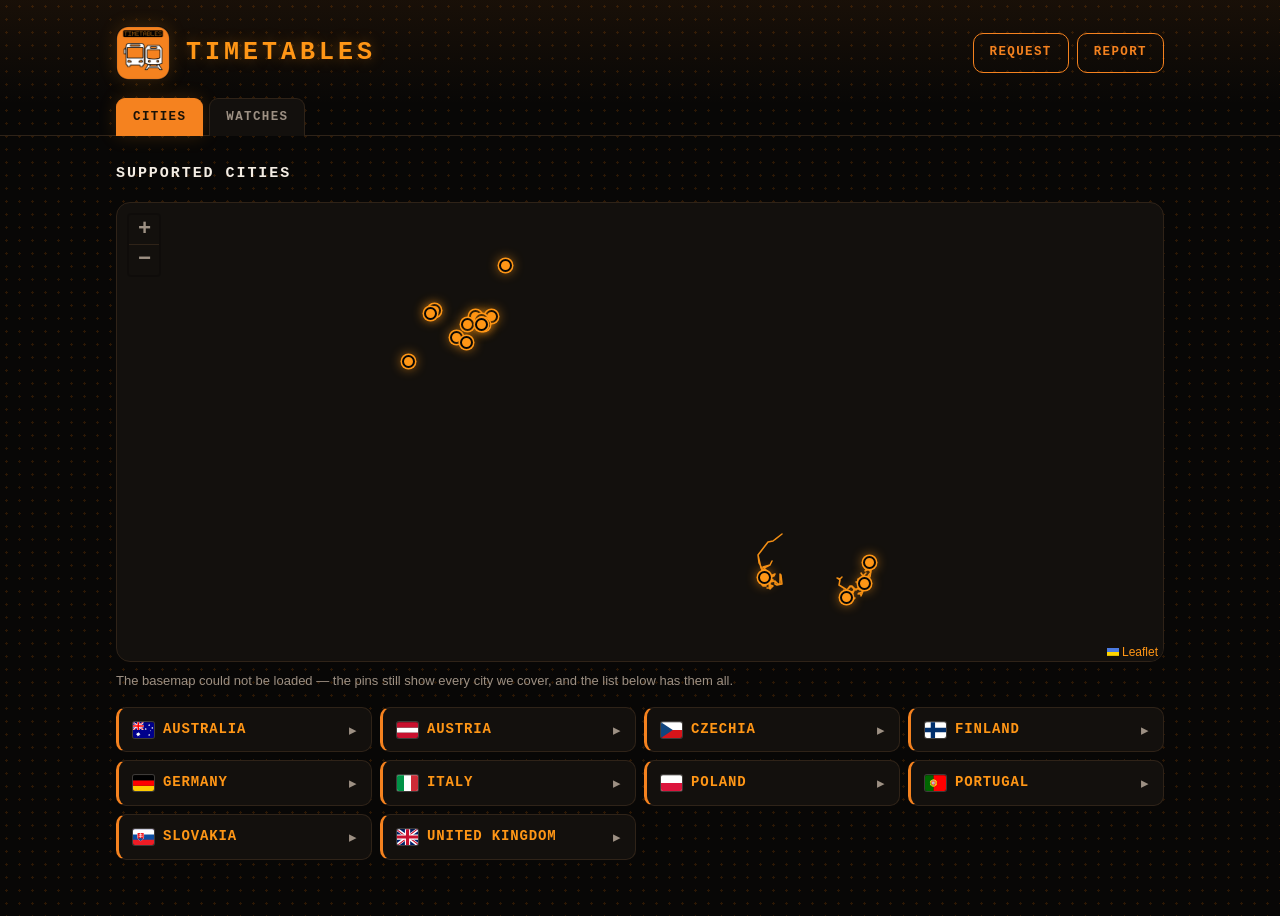
==== commit d3e8654e: "Update support page" ====
--- a/index.html
+++ b/index.html
@@ -110,6 +110,24 @@
             <li class="city" data-id="CZE-praha" data-lat="50.0875" data-lon="14.4213">
               <button type="button" class="city-row">
                 <span class="city-name">Praha</span>
+                <span class="city-meta"></span>
+              </button>
+            </li>
+          </ul>
+        </details>
+      </li>
+      <li class="country">
+        <details>
+          <summary class="country-head">
+            <span class="city-name">
+              <img class="flag" src="assets/flags/fi.svg" alt="" width="21" height="16" loading="lazy">
+              Finland
+            </span>
+          </summary>
+          <ul class="country-cities">
+            <li class="city" data-id="FIN-helsinki" data-lat="60.1699" data-lon="24.9384">
+              <button type="button" class="city-row">
+                <span class="city-name">Helsinki</span>
                 <span class="city-meta"></span>
               </button>
             </li>
@@ -3934,7 +3952,7 @@
 
 <script src="assets/vendor/leaflet/leaflet.js"></script>
 <script>
-window.CITIES = [{"id": "SVK-bratislava", "lat": 48.1486, "lon": 17.1077, "name": "Bratislava", "outline": {"focus": [[48.02, 16.96], [48.26, 17.24]], "ring": [[48.0, 17.14], [48.0, 17.26], [48.24, 17.24], [48.28, 17.06], [48.26, 16.94], [48.16, 16.94], [48.12, 16.98], [48.12, 17.06], [48.04, 17.08], [48.0, 17.14]]}}, {"id": "AUS-brisbane", "lat": -27.4698, "lon": 153.0251, "name": "Brisbane", "outline": {"focus": [[-28.18, 152.7], [-27.04, 153.56]], "ring": [[-28.2, 153.44], [-28.2, 153.58], [-28.14, 153.58], [-28.14, 153.54], [-28.04, 153.46], [-27.94, 153.46], [-27.86, 153.44], [-27.84, 153.4], [-27.76, 153.4], [-27.74, 153.32], [-27.68, 153.32], [-27.68, 153.42], [-27.62, 153.42], [-27.6, 153.36], [-27.54, 153.36], [-27.54, 153.32], [-27.5, 153.32], [-27.5, 153.28], [-27.44, 153.28], [-27.44, 153.22], [-27.36, 153.18], [-27.36, 153.14], [-27.12, 153.14], [-27.1, 153.24], [-27.04, 153.24], [-26.98, 153.1], [-27.02, 152.98], [-26.84, 152.98], [-26.84, 153.18], [-26.66, 153.16], [-26.58, 153.12], [-26.38, 153.14], [-26.34, 153.06], [-26.34, 153.0], [-26.38, 152.98], [-26.36, 152.88], [-26.3, 152.88], [-26.3, 152.8], [-26.14, 152.74], [-26.12, 152.66], [-26.18, 152.66], [-26.34, 152.74], [-26.36, 152.82], [-26.4, 152.82], [-26.42, 152.88], [-26.48, 152.88], [-26.5, 152.92], [-27.04, 152.92], [-27.06, 152.88], [-27.34, 152.9], [-27.34, 152.8], [-27.4, 152.8], [-27.4, 152.88], [-27.5, 152.88], [-27.56, 152.84], [-27.56, 152.72], [-27.42, 152.68], [-27.4, 152.56], [-27.34, 152.56], [-27.24, 152.46], [-27.06, 152.4], [-27.06, 152.34], [-27.14, 152.34], [-27.22, 152.4], [-27.28, 152.4], [-27.3, 152.44], [-27.42, 152.48], [-27.5, 152.56], [-27.5, 152.64], [-27.6, 152.64], [-27.62, 152.42], [-27.56, 152.36], [-27.52, 152.36], [-27.52, 152.1], [-27.58, 152.1], [-27.6, 152.32], [-27.68, 152.36], [-27.7, 152.44], [-27.68, 152.66], [-27.72, 152.9], [-28.02, 152.96], [-28.02, 153.02], [-27.9, 153.02], [-27.86, 153.06], [-27.86, 153.16], [-27.82, 153.16], [-27.82, 153.22], [-27.84, 153.26], [-28.06, 153.28], [-28.2, 153.44]]}}, {"id": "CZE-brno", "lat": 49.1951, "lon": 16.6068, "name": "Brno", "outline": {"focus": [[48.72, 15.72], [49.66, 17.34]], "ring": [[48.64, 16.6], [48.64, 16.68], [48.7, 16.74], [48.72, 16.84], [48.7, 17.0], [48.78, 17.06], [48.78, 17.2], [48.84, 17.26], [48.84, 17.66], [48.9, 17.66], [48.9, 17.62], [48.96, 17.6], [48.96, 17.5], [48.98, 17.44], [49.02, 17.44], [49.02, 17.34], [49.06, 17.34], [49.08, 17.24], [49.28, 17.24], [49.28, 17.2], [49.36, 17.2], [49.4, 16.94], [49.48, 16.92], [49.48, 16.86], [49.54, 16.86], [49.54, 16.82], [49.66, 16.78], [49.68, 16.64], [49.68, 16.48], [49.62, 16.48], [49.62, 16.38], [49.66, 16.38], [49.66, 16.32], [49.56, 16.32], [49.58, 16.14], [49.24, 16.18], [49.24, 16.12], [49.14, 16.12], [49.14, 16.04], [49.06, 16.04], [49.08, 15.78], [49.0, 15.78], [48.98, 15.52], [48.92, 15.52], [48.92, 15.56], [48.84, 15.6], [48.84, 15.9], [48.72, 15.92], [48.74, 16.36], [48.7, 16.36], [48.7, 16.44], [48.78, 16.44], [48.78, 16.56], [48.7, 16.56], [48.7, 16.6], [48.64, 16.6]]}}, {"id": "ITA-firenze", "lat": 43.7696, "lon": 11.2558, "name": "Firenze", "outline": {"focus": [[43.44, 11.0], [44.24, 11.68]], "ring": [[43.42, 11.12], [43.42, 11.18], [43.5, 11.2], [43.5, 11.34], [43.56, 11.42], [43.56, 11.48], [43.48, 11.54], [43.48, 11.64], [43.58, 11.62], [43.58, 11.56], [43.7, 11.56], [43.76, 11.64], [43.86, 11.64], [43.86, 11.7], [43.92, 11.7], [43.96, 11.68], [43.96, 11.5], [44.06, 11.5], [44.06, 11.42], [44.14, 11.42], [44.18, 11.44], [44.18, 11.48], [44.24, 11.48], [44.26, 11.3], [44.18, 11.28], [44.18, 11.22], [44.06, 11.22], [44.02, 11.18], [43.92, 11.16], [43.96, 10.86], [43.92, 10.74], [43.72, 10.62], [43.72, 10.56], [43.86, 10.54], [43.86, 10.48], [43.74, 10.48], [43.74, 10.36], [43.68, 10.36], [43.64, 10.5], [43.64, 10.66], [43.86, 10.78], [43.88, 11.02], [43.8, 11.04], [43.74, 10.92], [43.68, 10.92], [43.66, 11.08], [43.58, 11.08], [43.58, 11.0], [43.52, 11.0], [43.52, 11.12], [43.42, 11.12]]}}, {"id": "GBR-isle-of-wight", "lat": 50.701, "lon": -1.2924, "name": "Isle of Wight", "outline": {"focus": [[50.56, -1.58], [50.78, -1.06]], "ring": [[50.54, -1.32], [50.56, -1.16], [50.64, -1.12], [50.66, -1.04], [50.82, -1.06], [50.82, -1.14], [50.76, -1.16], [50.76, -1.24], [50.8, -1.26], [50.8, -1.32], [50.92, -1.38], [50.92, -1.44], [50.74, -1.38], [50.74, -1.5], [50.78, -1.5], [50.78, -1.56], [50.64, -1.6], [50.62, -1.36], [50.54, -1.32]]}}, {"id": "POL-krakow", "lat": 50.0617, "lon": 19.9373, "name": "Krak\u00f3w", "outline": {"focus": [[49.9, 19.58], [50.26, 20.36]], "ring": [[49.88, 19.74], [49.88, 19.94], [49.9, 20.02], [49.94, 20.02], [49.92, 20.18], [49.98, 20.18], [49.98, 20.22], [50.02, 20.24], [50.04, 20.38], [50.12, 20.38], [50.08, 20.22], [50.22, 20.2], [50.22, 20.12], [50.28, 20.12], [50.28, 20.06], [50.22, 20.06], [50.22, 20.0], [50.26, 20.0], [50.26, 19.66], [50.1, 19.66], [50.1, 19.62], [50.04, 19.6], [50.04, 19.56], [49.98, 19.56], [49.94, 19.6], [49.92, 19.74], [49.88, 19.74]]}}, {"id": "PRT-lisbon", "lat": 38.7101, "lon": -9.1395, "name": "Lisbon", "outline": {"focus": [[38.66, -9.26], [38.8, -9.08]], "ring": [[38.64, -9.2], [38.68, -9.08], [38.82, -9.06], [38.82, -9.22], [38.78, -9.26], [38.68, -9.28], [38.64, -9.2]]}}, {"id": "GBR-london", "lat": 51.5074, "lon": -0.1278, "name": "London", "outline": {"focus": [[51.1, -0.78], [51.78, 0.34]], "ring": [[51.08, -0.22], [51.08, -0.14], [51.16, -0.12], [51.16, -0.06], [51.1, -0.06], [51.1, 0.02], [51.24, 0.02], [51.24, 0.18], [51.1, 0.18], [51.08, 0.22], [51.08, 0.3], [51.12, 0.32], [51.14, 0.42], [51.22, 0.42], [51.24, 0.26], [51.32, 0.24], [51.32, 0.3], [51.44, 0.3], [51.44, 0.36], [51.54, 0.36], [51.54, 0.48], [51.6, 0.48], [51.6, 0.42], [51.66, 0.36], [51.64, 0.22], [51.68, 0.2], [51.68, 0.14], [51.72, 0.14], [51.72, -0.14], [51.74, -0.18], [51.8, -0.18], [51.8, -0.32], [51.9, -0.34], [51.9, -0.4], [51.72, -0.4], [51.72, -0.44], [51.68, -0.46], [51.68, -0.54], [51.7, -0.58], [51.74, -0.58], [51.74, -0.64], [51.64, -0.64], [51.7, -0.98], [51.8, -1.14], [51.82, -1.26], [51.8, -1.62], [51.72, -1.62], [51.72, -1.56], [51.76, -1.54], [51.76, -1.32], [51.72, -1.3], [51.72, -1.14], [51.64, -1.02], [51.58, -0.76], [51.48, -0.76], [51.48, -1.0], [51.42, -1.0], [51.4, -0.78], [51.28, -0.78], [51.28, -0.72], [51.32, -0.72], [51.34, -0.66], [51.38, -0.66], [51.38, -0.6], [51.2, -0.6], [51.2, -0.54], [51.26, -0.52], [51.28, -0.46], [51.28, -0.38], [51.2, -0.36], [51.24, -0.24], [51.2, -0.24], [51.2, -0.2], [51.08, -0.22]]}}, {"id": "AUS-melbourne", "lat": -37.8136, "lon": 144.9631, "name": "Melbourne", "outline": {"focus": [[-38.44, 144.52], [-37.46, 145.56]], "ring": [[-38.6, 146.64], [-38.6, 146.7], [-38.46, 146.74], [-38.42, 146.78], [-38.26, 146.76], [-38.18, 146.8], [-38.14, 147.08], [-38.02, 147.1], [-37.98, 147.14], [-37.88, 147.62], [-37.86, 147.66], [-37.8, 147.66], [-37.92, 147.1], [-37.94, 147.06], [-38.08, 147.02], [-38.12, 146.76], [-38.26, 146.7], [-38.26, 146.6], [-38.16, 146.6], [-38.12, 146.52], [-38.12, 146.32], [-38.14, 146.22], [-38.18, 146.2], [-38.18, 146.06], [-38.16, 146.0], [-38.12, 146.0], [-38.1, 145.96], [-38.06, 145.56], [-37.92, 145.58], [-37.9, 145.46], [-37.82, 145.46], [-37.82, 145.66], [-37.78, 145.68], [-37.76, 145.8], [-37.7, 145.8], [-37.72, 145.58], [-37.66, 145.58], [-37.62, 145.66], [-37.56, 145.7], [-37.54, 145.78], [-37.48, 145.78], [-37.44, 145.74], [-37.28, 145.74], [-37.26, 145.94], [-37.2, 145.94], [-37.22, 145.74], [-37.16, 145.74], [-37.16, 145.68], [-37.5, 145.68], [-37.62, 145.54], [-37.62, 145.34], [-37.7, 145.34], [-37.7, 145.26], [-37.66, 145.26], [-37.66, 145.22], [-37.6, 145.22], [-37.6, 145.18], [-37.52, 145.18], [-37.56, 145.38], [-37.5, 145.38], [-37.44, 145.2], [-37.48, 145.08], [-37.52, 145.08], [-37.52, 145.02], [-37.44, 145.02], [-37.42, 145.06], [-37.24, 145.06], [-37.14, 145.14], [-37.06, 145.14], [-37.06, 145.18], [-36.98, 145.2], [-36.92, 145.26], [-36.86, 145.26], [-36.82, 145.22], [-36.74, 145.22], [-36.68, 145.26], [-36.68, 145.34], [-36.78, 145.52], [-36.78, 145.6], [-36.66, 145.72], [-36.6, 145.98], [-36.52, 146.08], [-36.5, 146.16], [-36.46, 146.18], [-36.46, 146.22], [-36.42, 146.24], [-36.4, 146.32], [-36.22, 146.48], [-36.14, 146.92], [-36.12, 146.96], [-36.06, 146.96], [-36.14, 146.48], [-36.34, 146.28], [-36.36, 146.2], [-36.44, 146.12], [-36.46, 146.04], [-36.54, 145.94], [-36.58, 145.72], [-36.7, 145.58], [-36.7, 145.52], [-36.6, 145.32], [-36.44, 145.36], [-36.42, 145.44], [-36.36, 145.44], [-36.36, 145.32], [-36.56, 145.22], [-36.62, 145.22], [-36.74, 145.14], [-36.92, 145.18], [-36.94, 145.14], [-36.98, 145.14], [-36.96, 145.0], [-37.04, 145.0], [-37.06, 145.06], [-37.14, 145.06], [-37.26, 144.98], [-37.26, 144.9], [-37.32, 144.9], [-37.34, 144.94], [-37.44, 144.94], [-37.44, 144.9], [-37.5, 144.9], [-37.5, 144.86], [-37.6, 144.86], [-37.6, 144.78], [-37.46, 144.78], [-37.42, 144.6], [-37.26, 144.52], [-37.12, 144.36], [-37.12, 144.32], [-37.06, 144.28], [-37.06, 144.24], [-36.84, 144.26], [-36.84, 144.4], [-36.7, 144.38], [-36.64, 144.54], [-36.44, 144.7], [-36.2, 144.78], [-36.1, 144.78], [-36.1, 144.72], [-36.32, 144.68], [-36.46, 144.6], [-36.5, 144.54], [-36.54, 144.54], [-36.6, 144.46], [-36.64, 144.26], [-36.32, 144.26], [-36.28, 144.22], [-36.16, 144.2], [-35.9, 144.08], [-35.88, 144.04], [-35.72, 143.98], [-35.54, 143.78], [-35.5, 143.78], [-35.32, 143.6], [-35.32, 143.54], [-35.38, 143.54], [-35.76, 143.92], [-36.36, 144.2], [-36.72, 144.2], [-36.72, 144.16], [-36.78, 144.16], [-36.78, 144.2], [-37.1, 144.18], [-37.18, 144.32], [-37.24, 144.36], [-37.24, 144.4], [-37.48, 144.56], [-37.5, 144.66], [-37.62, 144.66], [-37.64, 144.46], [-37.58, 144.24], [-37.44, 144.16], [-37.28, 144.16], [-37.28, 144.1], [-37.38, 144.08], [-37.54, 144.12], [-37.52, 143.92], [-37.38, 143.92], [-37.28, 143.8], [-37.2, 143.76], [-37.02, 143.78], [-37.02, 143.72], [-37.12, 143.68], [-37.2, 143.68], [-37.32, 143.74], [-37.38, 143.82], [-37.44, 143.82], [-37.44, 143.76], [-37.5, 143.76], [-37.46, 143.56], [-37.3, 143.12], [-37.3, 143.04], [-37.26, 142.98], [-37.26, 142.9], [-37.32, 142.9], [-37.58, 143.78], [-37.62, 143.78], [-37.66, 143.86], [-37.7, 143.86], [-37.7, 143.92], [-37.6, 143.92], [-37.6, 144.04], [-37.62, 144.08], [-37.66, 144.08], [-37.62, 144.2], [-37.66, 144.24], [-37.68, 144.36], [-37.72, 144.38], [-37.7, 144.52], [-37.82, 144.52], [-37.82, 144.56], [-37.92, 144.56], [-37.96, 144.6], [-37.96, 144.66], [-38.0, 144.66], [-38.0, 144.74], [-37.94, 144.74], [-37.94, 144.82], [-37.9, 144.82], [-37.9, 144.94], [-38.0, 144.98], [-38.06, 145.08], [-38.14, 145.08], [-38.18, 145.06], [-38.18, 145.0], [-38.3, 144.96], [-38.34, 144.8], [-38.28, 144.72], [-38.08, 144.72], [-38.08, 144.6], [-38.12, 144.58], [-38.14, 144.42], [-38.06, 144.42], [-38.06, 144.5], [-38.02, 144.52], [-37.94, 144.52], [-37.94, 144.46], [-37.98, 144.46], [-37.98, 144.36], [-38.04, 144.32], [-38.02, 144.14], [-38.22, 143.98], [-38.26, 143.84], [-38.3, 143.8], [-38.32, 143.58], [-38.2, 143.2], [-38.2, 142.86], [-38.36, 142.54], [-38.36, 142.44], [-38.42, 142.44], [-38.42, 142.58], [-38.26, 142.9], [-38.26, 143.16], [-38.38, 143.54], [-38.36, 143.84], [-38.32, 143.88], [-38.28, 144.02], [-38.1, 144.16], [-38.1, 144.24], [-38.2, 144.28], [-38.38, 144.26], [-38.38, 144.34], [-38.3, 144.38], [-38.3, 144.58], [-38.32, 144.68], [-38.36, 144.68], [-38.4, 144.78], [-38.46, 144.8], [-38.46, 144.86], [-38.4, 144.86], [-38.38, 145.0], [-38.5, 144.98], [-38.5, 145.06], [-38.42, 145.1], [-38.4, 145.26], [-38.34, 145.26], [-38.34, 145.22], [-38.24, 145.22], [-38.24, 145.42], [-38.12, 145.42], [-38.12, 145.72], [-38.24, 146.02], [-38.22, 146.36], [-38.3, 146.36], [-38.34, 146.24], [-38.42, 146.24], [-38.42, 146.3], [-38.38, 146.3], [-38.36, 146.34], [-38.36, 146.46], [-38.32, 146.46], [-38.32, 146.68], [-38.48, 146.68], [-38.52, 146.64], [-38.6, 146.64]]}}, {"id": "DEU-munich", "lat": 48.1374, "lon": 11.5755, "name": "M\u00fcnchen", "outline": {"focus": [[47.56, 10.76], [48.86, 12.64]], "ring": [[47.38, 11.54], [47.38, 11.6], [47.48, 11.6], [47.48, 11.54], [47.54, 11.54], [47.58, 11.58], [47.58, 11.72], [47.62, 11.78], [47.6, 11.92], [47.66, 11.92], [47.66, 11.98], [47.56, 11.98], [47.56, 12.04], [47.46, 12.04], [47.46, 12.1], [47.54, 12.14], [47.54, 12.2], [47.58, 12.2], [47.62, 12.28], [47.76, 12.36], [47.76, 12.42], [47.64, 12.44], [47.64, 12.52], [47.8, 12.5], [47.82, 12.66], [47.9, 12.66], [47.94, 12.62], [47.94, 12.56], [48.06, 12.58], [48.06, 12.5], [48.12, 12.5], [48.14, 12.56], [48.2, 12.58], [48.2, 12.72], [48.26, 12.72], [48.26, 12.6], [48.4, 12.62], [48.46, 12.58], [48.58, 12.58], [48.58, 12.54], [48.74, 12.56], [48.74, 12.52], [48.78, 12.52], [48.78, 12.38], [48.74, 12.38], [48.74, 12.28], [48.8, 12.28], [48.8, 12.22], [48.86, 12.22], [48.88, 12.02], [48.82, 12.02], [48.8, 11.94], [48.76, 11.94], [48.76, 11.78], [48.62, 11.74], [48.62, 11.68], [48.54, 11.64], [48.54, 11.58], [48.5, 11.58], [48.5, 11.52], [48.46, 11.48], [48.46, 11.36], [48.5, 11.34], [48.5, 11.1], [48.42, 11.1], [48.42, 11.02], [48.3, 11.06], [48.3, 10.94], [48.2, 10.9], [48.18, 10.78], [48.08, 10.78], [48.06, 10.68], [48.0, 10.68], [48.0, 10.76], [47.86, 10.76], [47.82, 10.72], [47.68, 10.74], [47.68, 10.7], [47.6, 10.7], [47.6, 10.64], [47.68, 10.64], [47.66, 10.48], [47.58, 10.48], [47.58, 10.52], [47.52, 10.58], [47.52, 10.68], [47.46, 10.68], [47.44, 10.84], [47.5, 10.86], [47.5, 10.96], [47.42, 10.96], [47.46, 11.1], [47.46, 11.24], [47.42, 11.24], [47.42, 11.3], [47.58, 11.34], [47.58, 11.4], [47.46, 11.42], [47.42, 11.54], [47.38, 11.54]]}}, {"id": "AUS-perth", "lat": -31.9523, "lon": 115.8613, "name": "Perth", "outline": {"focus": [[-32.68, 115.58], [-31.48, 116.4]], "ring": [[-35.1, 117.82], [-35.1, 117.92], [-35.06, 117.92], [-35.02, 117.98], [-34.96, 117.98], [-34.88, 118.18], [-34.8, 118.2], [-34.8, 118.14], [-34.92, 117.94], [-34.92, 117.84], [-34.88, 117.84], [-34.72, 117.72], [-34.64, 117.72], [-34.38, 117.58], [-34.28, 117.58], [-34.24, 117.62], [-34.1, 117.66], [-34.06, 117.7], [-33.98, 117.94], [-33.98, 118.06], [-34.06, 118.22], [-34.06, 118.32], [-34.0, 118.48], [-33.96, 118.9], [-34.2, 118.9], [-34.46, 118.58], [-34.52, 118.58], [-34.52, 118.64], [-34.24, 118.96], [-33.9, 118.96], [-33.92, 118.58], [-33.98, 118.36], [-33.98, 118.22], [-33.9, 118.06], [-33.9, 117.96], [-33.98, 117.78], [-33.98, 117.68], [-33.8, 117.66], [-33.68, 117.6], [-33.52, 117.44], [-33.34, 117.42], [-33.34, 117.8], [-33.26, 117.92], [-33.26, 117.98], [-33.14, 118.22], [-33.12, 119.06], [-33.06, 119.12], [-33.04, 119.2], [-33.0, 119.22], [-33.0, 119.26], [-32.96, 119.28], [-32.9, 119.42], [-32.86, 119.44], [-32.86, 119.52], [-33.3, 119.74], [-33.52, 119.96], [-33.58, 119.96], [-33.66, 119.6], [-33.72, 119.6], [-33.64, 120.02], [-33.98, 120.1], [-33.98, 120.16], [-33.64, 120.1], [-33.64, 120.32], [-33.7, 120.52], [-33.74, 120.88], [-33.8, 121.04], [-33.8, 121.16], [-33.76, 121.26], [-33.76, 121.5], [-33.7, 121.8], [-33.76, 121.84], [-33.9, 121.84], [-33.88, 121.94], [-33.8, 121.94], [-33.58, 121.82], [-33.02, 121.68], [-32.16, 121.8], [-32.04, 121.72], [-31.72, 121.74], [-31.4, 121.56], [-31.32, 121.56], [-31.24, 121.64], [-31.24, 121.7], [-31.18, 121.7], [-30.8, 121.52], [-30.7, 121.52], [-30.68, 121.42], [-30.76, 121.42], [-30.82, 121.34], [-30.82, 121.12], [-30.92, 121.12], [-30.98, 121.14], [-30.98, 121.2], [-30.88, 121.2], [-30.88, 121.38], [-30.84, 121.4], [-30.84, 121.48], [-31.14, 121.6], [-31.2, 121.6], [-31.3, 121.48], [-31.38, 121.48], [-31.72, 121.66], [-32.04, 121.64], [-32.16, 121.72], [-32.38, 121.72], [-32.9, 121.62], [-33.06, 121.62], [-33.54, 121.76], [-33.64, 121.76], [-33.7, 121.46], [-33.72, 121.0], [-33.68, 120.92], [-33.64, 120.56], [-33.58, 120.36], [-33.56, 120.06], [-33.48, 120.02], [-33.26, 119.8], [-32.98, 119.68], [-32.96, 119.64], [-32.78, 119.56], [-32.72, 119.48], [-32.64, 119.44], [-32.64, 119.38], [-32.8, 119.42], [-33.06, 119.02], [-33.08, 118.18], [-33.2, 117.94], [-33.2, 117.88], [-33.28, 117.76], [-33.28, 117.38], [-33.1, 117.32], [-32.98, 117.26], [-32.96, 117.22], [-32.76, 117.22], [-32.68, 117.16], [-32.48, 117.12], [-32.3, 117.02], [-32.22, 117.02], [-32.16, 116.98], [-32.0, 116.98], [-32.02, 117.18], [-32.08, 117.28], [-32.06, 117.42], [-32.1, 117.44], [-32.12, 117.52], [-32.16, 117.54], [-32.24, 117.7], [-32.34, 117.8], [-32.44, 118.02], [-32.44, 118.08], [-32.48, 118.12], [-32.48, 118.18], [-32.58, 118.18], [-32.6, 118.14], [-32.7, 118.12], [-32.68, 118.2], [-32.52, 118.28], [-32.52, 118.76], [-32.48, 118.9], [-32.42, 118.9], [-32.42, 118.8], [-32.46, 118.72], [-32.46, 118.26], [-32.42, 118.22], [-32.34, 117.96], [-31.98, 117.42], [-32.0, 117.26], [-31.96, 117.22], [-31.94, 117.04], [-31.66, 117.04], [-31.66, 117.82], [-31.64, 117.94], [-31.56, 118.08], [-31.42, 118.64], [-31.4, 118.92], [-31.36, 118.98], [-31.34, 119.12], [-31.22, 119.36], [-30.86, 119.54], [-30.8, 119.54], [-30.82, 119.46], [-31.18, 119.3], [-31.3, 119.02], [-31.36, 118.6], [-31.5, 118.04], [-31.58, 117.9], [-31.6, 117.78], [-31.6, 117.02], [-31.24, 116.84], [-31.0, 116.8], [-30.96, 116.76], [-30.56, 116.8], [-30.4, 116.7], [-30.22, 116.7], [-30.08, 116.66], [-29.44, 116.34], [-29.18, 116.02], [-28.9, 115.9], [-28.84, 115.82], [-28.58, 115.8], [-28.5, 115.82], [-28.48, 115.88], [-28.34, 117.1], [-28.08, 117.88], [-27.44, 117.92], [-27.38, 117.98], [-27.3, 118.0], [-27.28, 118.04], [-27.24, 118.04], [-27.22, 118.08], [-27.14, 118.1], [-27.1, 118.16], [-27.06, 118.16], [-26.94, 118.28], [-26.9, 118.28], [-26.68, 118.48], [-26.56, 118.52], [-26.56, 118.46], [-26.6, 118.42], [-26.64, 118.42], [-26.76, 118.3], [-26.8, 118.3], [-26.86, 118.22], [-26.9, 118.22], [-27.02, 118.1], [-27.06, 118.1], [-27.1, 118.04], [-27.18, 118.02], [-27.2, 117.98], [-27.34, 117.92], [-27.4, 117.86], [-27.88, 117.84], [-28.04, 117.8], [-28.28, 117.06], [-28.42, 115.84], [-28.5, 115.48], [-28.56, 115.48], [-28.52, 115.74], [-28.82, 115.72], [-28.94, 115.84], [-29.22, 115.96], [-29.48, 116.28], [-30.12, 116.6], [-30.26, 116.64], [-30.44, 116.64], [-30.6, 116.74], [-30.72, 116.74], [-30.84, 116.68], [-30.94, 116.68], [-31.04, 116.74], [-31.28, 116.78], [-31.64, 116.98], [-31.9, 116.94], [-31.88, 116.82], [-31.84, 116.78], [-31.62, 116.7], [-31.66, 116.52], [-31.52, 116.5], [-31.52, 116.44], [-31.72, 116.46], [-31.72, 116.36], [-31.84, 116.24], [-31.84, 116.08], [-31.62, 116.06], [-31.4, 116.12], [-31.36, 116.18], [-31.3, 116.2], [-31.06, 116.24], [-30.66, 116.24], [-30.62, 116.06], [-30.4, 116.06], [-30.2, 116.1], [-30.0, 116.1], [-29.86, 116.06], [-29.78, 115.98], [-29.68, 115.94], [-29.64, 115.88], [-29.6, 115.88], [-29.56, 115.82], [-29.52, 115.82], [-29.4, 115.64], [-29.28, 115.6], [-29.16, 115.48], [-29.16, 115.42], [-29.22, 115.42], [-29.32, 115.54], [-29.44, 115.58], [-29.56, 115.76], [-29.6, 115.76], [-29.72, 115.88], [-29.76, 115.88], [-29.86, 115.98], [-29.96, 116.02], [-30.16, 116.04], [-30.68, 115.98], [-30.72, 116.18], [-31.02, 116.18], [-31.32, 116.12], [-31.34, 115.98], [-31.32, 115.92], [-30.96, 115.76], [-30.92, 115.7], [-30.88, 115.7], [-30.84, 115.64], [-30.8, 115.64], [-30.76, 115.58], [-30.68, 115.54], [-30.52, 115.5], [-30.36, 115.52], [-30.18, 115.4], [-29.6, 115.26], [-29.38, 115.02], [-28.94, 114.8], [-28.84, 114.68], [-28.3, 114.66], [-28.0, 114.7], [-27.9, 114.64], [-27.7, 114.2], [-26.5, 114.0], [-26.4, 113.96], [-26.16, 113.94], [-26.06, 113.9], [-25.82, 113.88], [-25.72, 113.84], [-25.6, 113.84], [-25.5, 113.8], [-25.26, 113.78], [-25.16, 113.74], [-24.9, 113.72], [-24.64, 113.94], [-24.6, 113.94], [-24.56, 114.0], [-24.52, 114.0], [-24.48, 114.06], [-24.44, 114.06], [-24.4, 114.12], [-24.36, 114.12], [-24.32, 114.18], [-24.28, 114.18], [-24.24, 114.24], [-24.2, 114.24], [-24.16, 114.3], [-24.12, 114.3], [-24.08, 114.36], [-24.04, 114.36], [-24.0, 114.42], [-23.96, 114.42], [-23.92, 114.48], [-23.88, 114.48], [-23.84, 114.54], [-23.8, 114.54], [-23.76, 114.6], [-23.72, 114.6], [-23.68, 114.66], [-23.64, 114.66], [-23.6, 114.72], [-23.56, 114.72], [-23.52, 114.78], [-23.48, 114.78], [-23.44, 114.84], [-23.4, 114.84], [-23.36, 114.9], [-23.32, 114.9], [-23.28, 114.96], [-23.24, 114.96], [-23.2, 115.02], [-23.16, 115.02], [-23.12, 115.08], [-23.08, 115.08], [-23.04, 115.14], [-23.0, 115.14], [-22.96, 115.2], [-22.92, 115.2], [-22.88, 115.26], [-22.78, 115.3], [-22.5, 115.54], [-22.46, 115.54], [-22.34, 115.66], [-22.3, 115.66], [-22.02, 115.9], [-21.98, 115.9], [-21.78, 116.08], [-21.74, 116.08], [-21.7, 116.14], [-21.66, 116.14], [-21.38, 116.38], [-21.34, 116.38], [-21.14, 116.56], [-21.1, 116.56], [-21.06, 116.62], [-21.02, 116.62], [-20.9, 116.74], [-20.86, 116.74], [-20.82, 116.8], [-20.78, 116.8], [-20.76, 116.92], [-20.8, 117.04], [-20.8, 117.18], [-20.66, 117.2], [-20.54, 117.68], [-20.54, 117.78], [-20.46, 118.02], [-20.46, 118.12], [-20.4, 118.28], [-20.4, 118.38], [-20.36, 118.46], [-20.36, 118.56], [-20.44, 118.56], [-20.46, 118.64], [-20.34, 118.64], [-20.32, 118.72], [-20.28, 118.74], [-20.28, 118.78], [-20.08, 119.04], [-20.08, 119.08], [-19.92, 119.28], [-19.88, 119.38], [-19.84, 119.4], [-19.84, 119.44], [-19.76, 119.52], [-19.74, 119.6], [-19.7, 119.62], [-19.54, 119.9], [-19.38, 120.1], [-19.34, 120.2], [-19.3, 120.22], [-19.18, 120.44], [-19.14, 120.46], [-19.14, 120.5], [-19.1, 120.52], [-19.1, 120.56], [-18.9, 120.82], [-18.9, 120.86], [-18.74, 121.06], [-18.7, 121.16], [-18.66, 121.18], [-18.66, 121.22], [-18.58, 121.3], [-18.56, 121.38], [-18.4, 121.58], [-18.36, 121.68], [-18.32, 121.7], [-18.32, 121.74], [-18.16, 121.94], [-18.12, 122.04], [-18.08, 122.06], [-18.08, 122.1], [-18.04, 122.12], [-18.04, 122.16], [-18.0, 122.18], [-18.0, 122.28], [-17.92, 122.28], [-17.9, 122.24], [-17.9, 122.18], [-17.94, 122.18], [-18.1, 121.9], [-18.26, 121.7], [-18.3, 121.6], [-18.34, 121.58], [-18.46, 121.36], [-18.5, 121.34], [-18.52, 121.26], [-18.56, 121.24], [-18.56, 121.2], [-18.6, 121.18], [-18.6, 121.14], [-18.64, 121.12], [-18.64, 121.08], [-18.68, 121.06], [-18.68, 121.02], [-18.72, 121.0], [-18.72, 120.96], [-18.76, 120.94], [-18.76, 120.9], [-18.8, 120.88], [-18.8, 120.84], [-18.84, 120.82], [-18.84, 120.78], [-18.88, 120.76], [-18.88, 120.72], [-18.92, 120.7], [-18.92, 120.66], [-18.96, 120.64], [-18.96, 120.6], [-19.0, 120.58], [-19.0, 120.54], [-19.04, 120.52], [-19.04, 120.48], [-19.08, 120.46], [-19.08, 120.42], [-19.12, 120.4], [-19.28, 120.12], [-19.44, 119.92], [-19.48, 119.82], [-19.52, 119.8], [-19.64, 119.58], [-19.68, 119.56], [-19.7, 119.48], [-19.74, 119.46], [-19.74, 119.42], [-19.78, 119.4], [-19.78, 119.36], [-19.82, 119.34], [-19.82, 119.3], [-19.86, 119.28], [-19.86, 119.24], [-19.9, 119.22], [-19.9, 119.18], [-19.94, 119.16], [-19.94, 119.12], [-19.98, 119.1], [-19.98, 119.06], [-20.02, 119.04], [-20.02, 119.0], [-20.06, 118.98], [-20.06, 118.94], [-20.1, 118.92], [-20.1, 118.88], [-20.14, 118.86], [-20.14, 118.82], [-20.28, 118.64], [-20.28, 118.5], [-20.34, 118.34], [-20.34, 118.24], [-20.4, 118.08], [-20.4, 117.98], [-20.48, 117.74], [-20.58, 117.22], [-20.64, 117.12], [-20.72, 117.12], [-20.7, 116.78], [-20.64, 116.74], [-20.64, 116.68], [-20.7, 116.68], [-20.72, 116.72], [-20.8, 116.72], [-20.82, 116.68], [-20.86, 116.68], [-21.14, 116.44], [-21.18, 116.44], [-21.3, 116.32], [-21.34, 116.32], [-21.62, 116.08], [-21.66, 116.08], [-21.86, 115.9], [-21.9, 115.9], [-21.94, 115.84], [-21.98, 115.84], [-22.26, 115.6], [-22.3, 115.6], [-22.5, 115.42], [-22.54, 115.42], [-22.58, 115.36], [-22.7, 115.3], [-22.74, 115.24], [-22.84, 115.2], [-23.12, 114.96], [-23.16, 114.96], [-23.28, 114.84], [-23.32, 114.84], [-23.6, 114.6], [-23.64, 114.6], [-23.84, 114.42], [-23.88, 114.42], [-23.92, 114.36], [-23.96, 114.36], [-24.24, 114.12], [-24.28, 114.12], [-24.48, 113.94], [-24.52, 113.94], [-24.56, 113.88], [-24.6, 113.88], [-24.72, 113.76], [-24.76, 113.76], [-24.8, 113.7], [-24.84, 113.7], [-24.84, 113.62], [-25.64, 113.78], [-25.76, 113.78], [-25.86, 113.82], [-26.1, 113.84], [-26.2, 113.88], [-26.44, 113.9], [-26.54, 113.94], [-26.78, 113.96], [-26.88, 114.0], [-27.0, 114.0], [-27.1, 114.04], [-27.34, 114.06], [-27.44, 114.1], [-27.68, 114.12], [-27.76, 114.16], [-27.96, 114.6], [-28.1, 114.64], [-28.26, 114.6], [-28.64, 114.6], [-28.82, 114.56], [-28.98, 114.74], [-29.06, 114.76], [-29.22, 114.88], [-29.34, 114.9], [-29.64, 115.2], [-29.7, 115.22], [-29.82, 115.22], [-29.92, 114.96], [-29.98, 114.94], [-30.12, 114.94], [-30.3, 115.02], [-30.54, 115.04], [-30.54, 115.1], [-30.38, 115.1], [-30.02, 115.0], [-29.96, 115.04], [-29.92, 115.12], [-29.9, 115.26], [-30.22, 115.34], [-30.34, 115.4], [-30.36, 115.44], [-30.56, 115.44], [-30.64, 115.48], [-30.76, 115.48], [-30.94, 115.32], [-31.04, 115.3], [-31.04, 115.36], [-30.9, 115.44], [-30.88, 115.48], [-30.84, 115.48], [-30.82, 115.56], [-30.96, 115.64], [-31.0, 115.7], [-31.36, 115.86], [-31.42, 116.04], [-31.72, 116.0], [-31.72, 115.96], [-31.76, 115.94], [-31.76, 115.86], [-31.66, 115.84], [-31.66, 115.76], [-31.5, 115.68], [-31.5, 115.64], [-31.46, 115.64], [-31.46, 115.56], [-31.54, 115.56], [-31.54, 115.6], [-31.6, 115.6], [-31.6, 115.64], [-31.66, 115.64], [-31.76, 115.7], [-32.1, 115.74], [-32.24, 115.74], [-32.24, 115.68], [-32.34, 115.68], [-32.34, 115.72], [-32.48, 115.72], [-32.56, 115.6], [-32.68, 115.6], [-32.74, 115.64], [-32.82, 115.64], [-32.82, 115.7], [-32.62, 115.68], [-32.64, 115.84], [-32.76, 115.84], [-32.8, 115.88], [-33.04, 115.86], [-33.04, 115.76], [-33.0, 115.76], [-33.0, 115.7], [-33.24, 115.7], [-33.3, 115.66], [-33.3, 115.6], [-33.54, 115.52], [-33.62, 115.34], [-33.62, 115.2], [-33.56, 115.12], [-33.56, 115.06], [-33.62, 115.06], [-33.62, 115.0], [-33.88, 115.0], [-33.88, 115.04], [-33.98, 115.04], [-34.02, 115.08], [-34.26, 115.08], [-34.34, 115.12], [-34.34, 115.18], [-34.26, 115.18], [-34.22, 115.14], [-33.84, 115.12], [-33.82, 115.06], [-33.68, 115.06], [-33.7, 115.38], [-33.66, 115.4], [-33.58, 115.6], [-33.48, 115.62], [-33.48, 115.68], [-33.56, 115.74], [-33.58, 115.8], [-33.74, 115.88], [-33.8, 115.88], [-33.94, 115.74], [-34.0, 115.74], [-34.0, 115.8], [-33.84, 115.92], [-33.84, 116.0], [-34.04, 116.14], [-34.34, 116.12], [-34.42, 116.02], [-34.4, 115.82], [-34.46, 115.82], [-34.48, 116.02], [-34.66, 116.1], [-34.66, 116.16], [-34.6, 116.16], [-34.52, 116.1], [-34.42, 116.12], [-34.42, 116.2], [-34.6, 116.36], [-34.6, 116.42], [-34.54, 116.42], [-34.34, 116.2], [-34.08, 116.22], [-33.92, 116.16], [-33.7, 115.96], [-33.7, 115.92], [-33.54, 115.86], [-33.44, 115.72], [-33.36, 115.72], [-33.34, 115.84], [-33.3, 115.84], [-33.36, 116.1], [-33.56, 116.08], [-33.76, 116.3], [-33.8, 116.3], [-33.86, 116.36], [-33.86, 116.42], [-33.8, 116.42], [-33.76, 116.36], [-33.72, 116.36], [-33.54, 116.16], [-33.32, 116.18], [-33.22, 115.88], [-33.22, 115.78], [-33.18, 115.76], [-33.1, 115.76], [-33.1, 115.92], [-32.94, 115.92], [-32.9, 115.96], [-32.8, 115.96], [-32.72, 115.9], [-32.64, 115.9], [-32.54, 116.0], [-32.48, 116.0], [-32.48, 115.94], [-32.54, 115.9], [-32.54, 115.82], [-32.4, 115.82], [-32.4, 115.86], [-32.22, 115.88], [-32.22, 115.94], [-32.26, 115.96], [-32.4, 115.94], [-32.36, 116.1], [-32.3, 116.1], [-32.28, 116.04], [-32.18, 116.04], [-32.14, 116.12], [-31.94, 116.12], [-31.94, 116.24], [-31.9, 116.24], [-31.9, 116.3], [-31.86, 116.36], [-31.82, 116.36], [-31.82, 116.42], [-31.78, 116.42], [-31.72, 116.66], [-31.92, 116.74], [-31.96, 116.92], [-32.16, 116.9], [-32.2, 116.94], [-32.4, 116.98], [-32.52, 117.06], [-32.72, 117.1], [-32.76, 117.14], [-32.9, 117.14], [-32.98, 116.96], [-32.98, 116.88], [-32.72, 116.58], [-32.68, 116.58], [-32.62, 116.5], [-32.56, 116.48], [-32.56, 116.42], [-32.62, 116.42], [-32.72, 116.52], [-32.76, 116.52], [-33.06, 116.86], [-33.06, 116.94], [-32.98, 117.1], [-32.98, 117.16], [-33.02, 117.2], [-33.2, 117.28], [-33.28, 117.28], [-33.3, 117.0], [-33.62, 117.06], [-33.86, 117.14], [-33.86, 117.2], [-33.36, 117.08], [-33.34, 117.32], [-33.56, 117.38], [-33.72, 117.54], [-33.96, 117.62], [-34.06, 117.62], [-34.14, 117.56], [-34.2, 117.56], [-34.16, 117.44], [-34.08, 117.38], [-34.08, 117.32], [-34.14, 117.32], [-34.3, 117.52], [-34.48, 117.54], [-34.8, 117.7], [-34.9, 117.7], [-34.96, 117.58], [-34.94, 116.7], [-35.0, 116.7], [-35.0, 117.38], [-35.04, 117.46], [-35.04, 117.58], [-34.96, 117.7], [-34.96, 117.8], [-35.1, 117.82]]}}, {"id": "CZE-praha", "lat": 50.0875, "lon": 14.4213, "name": "Praha", "outline": {"focus": [[49.34, 13.44], [50.74, 15.62]], "ring": [[48.98, 13.98], [49.02, 14.1], [49.12, 14.1], [49.12, 14.2], [49.16, 14.24], [49.34, 14.2], [49.36, 14.08], [49.5, 14.1], [49.5, 14.18], [49.46, 14.18], [49.46, 14.26], [49.4, 14.36], [49.4, 14.42], [49.46, 14.42], [49.46, 14.52], [49.42, 14.52], [49.42, 14.6], [49.38, 14.62], [49.38, 14.72], [49.44, 14.78], [49.46, 14.88], [49.5, 14.88], [49.5, 14.96], [49.44, 14.98], [49.44, 15.04], [49.52, 15.06], [49.52, 15.14], [49.42, 15.16], [49.4, 15.26], [49.46, 15.26], [49.46, 15.22], [49.54, 15.22], [49.58, 15.26], [49.64, 15.26], [49.68, 15.32], [49.76, 15.34], [49.78, 15.56], [49.72, 15.64], [49.68, 15.64], [49.68, 15.72], [49.74, 15.72], [49.82, 15.64], [49.82, 15.6], [49.92, 15.6], [49.92, 15.82], [49.98, 15.82], [49.98, 15.5], [50.02, 15.46], [50.1, 15.46], [50.28, 15.52], [50.3, 15.38], [50.46, 15.4], [50.48, 15.22], [50.54, 15.22], [50.54, 15.48], [50.46, 15.48], [50.46, 15.6], [50.34, 15.6], [50.34, 15.66], [50.4, 15.76], [50.4, 15.84], [50.46, 15.84], [50.46, 15.68], [50.52, 15.62], [50.64, 15.66], [50.64, 15.76], [50.6, 15.76], [50.54, 15.88], [50.54, 15.94], [50.6, 15.94], [50.64, 15.84], [50.7, 15.84], [50.72, 15.8], [50.72, 15.64], [50.76, 15.64], [50.76, 15.46], [50.82, 15.44], [50.8, 15.3], [50.68, 15.24], [50.68, 15.12], [50.86, 15.1], [50.88, 15.38], [50.94, 15.38], [50.96, 15.32], [50.94, 15.02], [50.7, 15.0], [50.68, 14.9], [50.62, 14.88], [50.62, 14.8], [50.74, 14.82], [50.74, 14.78], [50.8, 14.78], [50.8, 14.72], [50.7, 14.72], [50.68, 14.68], [50.62, 14.68], [50.62, 14.6], [50.74, 14.58], [50.74, 14.66], [50.94, 14.66], [50.94, 14.58], [50.98, 14.58], [50.98, 14.52], [50.9, 14.52], [50.9, 14.46], [50.8, 14.44], [50.74, 14.44], [50.74, 14.5], [50.56, 14.5], [50.54, 14.46], [50.5, 14.46], [50.5, 14.34], [50.46, 14.34], [50.46, 14.2], [50.54, 14.2], [50.58, 14.16], [50.58, 14.1], [50.36, 14.1], [50.36, 13.84], [50.4, 13.66], [50.32, 13.66], [50.32, 13.72], [50.24, 13.72], [50.26, 13.6], [50.36, 13.58], [50.36, 13.48], [50.46, 13.48], [50.5, 13.44], [50.5, 13.38], [50.4, 13.36], [50.42, 13.24], [50.34, 13.24], [50.3, 13.36], [50.16, 13.36], [50.18, 13.06], [50.24, 13.0], [50.26, 12.84], [50.2, 12.84], [50.14, 13.02], [50.08, 13.02], [50.08, 12.9], [50.12, 12.86], [50.12, 12.8], [50.06, 12.8], [50.04, 12.86], [50.0, 12.86], [50.02, 13.14], [49.94, 13.14], [49.96, 13.52], [49.72, 13.56], [49.72, 13.44], [49.78, 13.42], [49.78, 13.36], [49.72, 13.36], [49.6, 13.5], [49.58, 13.72], [49.5, 13.72], [49.5, 13.76], [49.44, 13.76], [49.4, 13.68], [49.32, 13.64], [49.28, 13.5], [49.2, 13.5], [49.2, 13.56], [49.26, 13.62], [49.3, 13.74], [49.36, 13.76], [49.38, 13.86], [49.18, 13.86], [49.1, 13.76], [49.02, 13.76], [49.02, 13.82], [49.06, 13.82], [49.1, 13.9], [49.24, 13.94], [49.24, 13.98], [49.3, 13.98], [49.28, 14.12], [49.18, 14.14], [49.18, 14.06], [49.14, 14.02], [48.98, 13.98]]}}, {"id": "AUS-sydney", "lat": -33.8688, "lon": 151.2093, "name": "Sydney", "outline": {"focus": [[-34.52, 150.24], [-33.38, 151.34]], "ring": [[-37.1, 149.86], [-37.1, 149.94], [-36.76, 149.96], [-36.76, 150.02], [-36.7, 150.02], [-36.7, 149.92], [-36.64, 149.86], [-36.44, 149.9], [-36.46, 150.12], [-36.34, 150.1], [-36.26, 150.16], [-36.14, 150.16], [-36.14, 150.12], [-36.08, 150.12], [-36.08, 150.16], [-35.94, 150.14], [-35.86, 150.2], [-35.84, 150.26], [-35.58, 150.28], [-35.6, 150.4], [-35.46, 150.42], [-35.4, 150.5], [-35.3, 150.5], [-35.28, 150.56], [-35.14, 150.64], [-35.14, 150.72], [-35.04, 150.72], [-35.04, 150.86], [-34.98, 150.86], [-34.98, 150.82], [-34.9, 150.82], [-34.88, 150.78], [-34.8, 150.78], [-34.78, 150.86], [-34.54, 150.9], [-34.52, 150.94], [-34.32, 150.96], [-34.24, 151.04], [-34.14, 151.04], [-34.12, 151.18], [-34.06, 151.18], [-34.02, 151.28], [-33.98, 151.3], [-33.56, 151.36], [-33.56, 151.42], [-33.52, 151.46], [-33.34, 151.54], [-33.32, 151.6], [-33.2, 151.62], [-33.2, 151.66], [-33.06, 151.68], [-33.06, 151.72], [-32.98, 151.76], [-32.96, 151.82], [-32.9, 151.82], [-32.82, 151.9], [-32.82, 152.14], [-32.78, 152.14], [-32.78, 152.2], [-32.58, 152.18], [-32.54, 152.24], [-32.36, 152.24], [-32.3, 152.36], [-32.16, 152.36], [-32.14, 152.46], [-32.2, 152.46], [-32.22, 152.42], [-32.42, 152.42], [-32.42, 152.54], [-32.38, 152.54], [-32.38, 152.58], [-32.1, 152.54], [-32.1, 152.58], [-31.94, 152.62], [-31.88, 152.78], [-31.82, 152.78], [-31.84, 152.64], [-31.78, 152.62], [-31.76, 152.5], [-31.86, 152.5], [-31.86, 152.44], [-31.82, 152.4], [-31.82, 152.34], [-31.66, 152.32], [-31.64, 152.5], [-31.46, 152.52], [-31.46, 152.68], [-31.5, 152.68], [-31.48, 152.82], [-31.56, 152.82], [-31.6, 152.78], [-31.6, 152.68], [-31.66, 152.68], [-31.68, 152.76], [-31.68, 152.86], [-31.52, 152.9], [-31.52, 152.96], [-31.4, 152.96], [-31.38, 152.84], [-31.2, 152.86], [-31.22, 153.0], [-31.16, 153.0], [-31.12, 152.92], [-31.06, 152.92], [-31.06, 152.98], [-31.02, 152.98], [-31.02, 153.02], [-30.98, 153.02], [-30.92, 153.1], [-30.86, 153.1], [-30.84, 153.02], [-30.52, 153.04], [-30.5, 153.08], [-30.4, 153.08], [-30.4, 153.14], [-30.2, 153.18], [-30.2, 153.22], [-30.14, 153.24], [-30.0, 153.24], [-29.88, 153.08], [-29.8, 153.04], [-29.66, 153.04], [-29.6, 153.08], [-29.6, 153.18], [-29.5, 153.18], [-29.5, 153.24], [-29.46, 153.24], [-29.5, 153.4], [-29.36, 153.38], [-29.36, 153.32], [-29.32, 153.3], [-29.2, 153.3], [-29.14, 153.36], [-29.14, 153.46], [-28.9, 153.5], [-28.88, 153.64], [-28.72, 153.62], [-28.68, 153.66], [-28.62, 153.66], [-28.6, 153.58], [-28.28, 153.62], [-28.14, 153.58], [-28.16, 153.46], [-28.28, 153.44], [-28.3, 153.18], [-28.38, 153.18], [-28.38, 153.26], [-28.44, 153.26], [-28.44, 153.2], [-28.48, 153.16], [-28.84, 153.2], [-28.84, 153.08], [-28.8, 153.08], [-28.8, 153.04], [-28.68, 153.08], [-28.68, 153.04], [-28.58, 153.04], [-28.56, 153.0], [-28.48, 153.0], [-28.44, 152.92], [-28.36, 152.92], [-28.36, 152.86], [-28.4, 152.86], [-28.4, 152.78], [-28.36, 152.76], [-28.36, 152.58], [-28.44, 152.52], [-28.5, 152.52], [-28.5, 152.58], [-28.42, 152.62], [-28.42, 152.72], [-28.46, 152.74], [-28.52, 152.94], [-28.78, 152.94], [-28.82, 152.78], [-28.88, 152.72], [-28.86, 152.5], [-29.02, 151.98], [-29.44, 151.56], [-29.48, 151.46], [-29.62, 151.3], [-29.62, 151.26], [-29.72, 151.16], [-29.74, 151.06], [-29.92, 151.1], [-29.98, 151.16], [-29.98, 151.24], [-29.92, 151.24], [-29.88, 151.16], [-29.78, 151.16], [-29.74, 151.26], [-29.68, 151.3], [-29.64, 151.4], [-29.52, 151.54], [-29.52, 151.6], [-29.76, 151.7], [-29.76, 151.76], [-29.68, 151.76], [-29.52, 151.66], [-29.42, 151.66], [-29.28, 151.8], [-29.28, 151.84], [-29.08, 152.02], [-28.92, 152.54], [-28.94, 152.76], [-28.86, 152.88], [-28.86, 152.98], [-28.9, 152.98], [-28.92, 153.24], [-29.32, 153.24], [-29.36, 153.2], [-29.42, 153.2], [-29.46, 153.06], [-29.54, 153.06], [-29.6, 153.0], [-29.6, 152.92], [-29.54, 152.82], [-29.58, 152.66], [-29.5, 152.5], [-29.46, 152.48], [-29.46, 152.42], [-29.52, 152.42], [-29.6, 152.52], [-29.68, 152.84], [-29.72, 152.86], [-29.72, 152.9], [-29.76, 152.9], [-29.76, 152.98], [-29.84, 152.98], [-29.96, 153.04], [-29.96, 153.08], [-30.04, 153.16], [-30.14, 153.16], [-30.16, 153.12], [-30.24, 153.12], [-30.24, 153.06], [-30.3, 153.06], [-30.3, 153.02], [-30.42, 152.98], [-30.42, 152.86], [-30.48, 152.86], [-30.48, 152.94], [-30.54, 152.98], [-30.6, 152.98], [-30.6, 152.94], [-30.64, 152.94], [-30.6, 152.82], [-30.68, 152.82], [-30.7, 152.86], [-30.84, 152.84], [-30.88, 152.9], [-30.94, 152.9], [-30.94, 152.76], [-30.9, 152.64], [-30.78, 152.54], [-30.78, 152.48], [-30.84, 152.48], [-30.9, 152.56], [-30.94, 152.56], [-30.98, 152.7], [-31.1, 152.72], [-31.1, 152.8], [-31.26, 152.8], [-31.32, 152.76], [-31.4, 152.76], [-31.38, 152.32], [-31.44, 152.32], [-31.46, 152.44], [-31.58, 152.44], [-31.6, 152.26], [-31.98, 152.26], [-31.98, 151.92], [-32.04, 151.92], [-32.04, 152.18], [-32.12, 152.22], [-32.12, 152.3], [-32.26, 152.28], [-32.26, 152.22], [-32.2, 152.2], [-32.2, 152.14], [-32.5, 152.18], [-32.58, 152.1], [-32.62, 151.98], [-32.62, 151.82], [-32.72, 151.82], [-32.72, 151.66], [-32.54, 151.66], [-32.5, 151.78], [-32.38, 151.78], [-32.38, 151.72], [-32.44, 151.72], [-32.48, 151.64], [-32.48, 151.58], [-32.4, 151.58], [-32.4, 151.5], [-32.66, 151.56], [-32.66, 151.42], [-32.62, 151.42], [-32.62, 151.26], [-32.52, 151.22], [-32.5, 151.16], [-32.28, 150.94], [-32.02, 150.9], [-32.0, 150.86], [-31.82, 150.82], [-31.6, 150.72], [-31.46, 150.72], [-31.46, 150.68], [-31.34, 150.68], [-31.3, 150.72], [-31.3, 150.82], [-31.22, 150.84], [-31.16, 150.9], [-31.18, 151.02], [-31.12, 151.02], [-31.02, 151.14], [-30.9, 151.18], [-30.84, 151.3], [-30.74, 151.4], [-30.74, 151.44], [-30.7, 151.46], [-30.68, 151.54], [-30.56, 151.62], [-30.56, 151.7], [-30.46, 151.7], [-30.46, 151.6], [-30.5, 151.6], [-30.64, 151.46], [-30.72, 151.3], [-30.82, 151.2], [-30.84, 151.12], [-30.9, 151.12], [-31.0, 151.02], [-31.04, 151.02], [-31.04, 150.94], [-30.8, 150.82], [-30.76, 150.76], [-30.72, 150.76], [-30.72, 150.7], [-30.8, 150.7], [-30.84, 150.76], [-30.96, 150.8], [-30.98, 150.84], [-31.14, 150.84], [-31.18, 150.78], [-31.24, 150.78], [-31.26, 150.58], [-31.2, 150.52], [-31.18, 150.44], [-31.14, 150.42], [-31.1, 150.3], [-30.94, 150.3], [-30.92, 150.24], [-30.88, 150.24], [-30.76, 150.12], [-30.72, 150.12], [-30.54, 149.94], [-30.5, 149.94], [-30.38, 149.82], [-30.3, 149.82], [-30.3, 149.72], [-30.38, 149.72], [-30.38, 149.76], [-30.42, 149.76], [-30.54, 149.88], [-30.58, 149.88], [-30.64, 149.96], [-30.68, 149.96], [-30.92, 150.18], [-31.04, 150.2], [-31.04, 150.24], [-31.14, 150.24], [-31.26, 150.48], [-31.3, 150.5], [-31.34, 150.62], [-31.58, 150.64], [-32.14, 150.86], [-32.24, 150.86], [-32.32, 150.7], [-32.36, 150.66], [-32.42, 150.66], [-32.42, 150.72], [-32.34, 150.82], [-32.34, 150.92], [-32.54, 151.12], [-32.6, 151.12], [-32.62, 151.2], [-32.68, 151.2], [-32.68, 151.32], [-32.72, 151.32], [-32.72, 151.42], [-32.78, 151.42], [-32.78, 151.3], [-32.86, 151.28], [-32.86, 151.22], [-32.92, 151.22], [-32.96, 151.28], [-32.96, 151.34], [-32.92, 151.34], [-32.92, 151.44], [-33.04, 151.46], [-33.06, 151.4], [-33.12, 151.4], [-33.14, 151.32], [-33.28, 151.34], [-33.28, 151.14], [-33.5, 151.1], [-33.5, 151.16], [-33.56, 151.16], [-33.58, 150.98], [-33.5, 150.98], [-33.5, 151.02], [-33.36, 151.02], [-33.36, 150.96], [-33.48, 150.92], [-33.46, 150.76], [-33.52, 150.72], [-33.52, 150.66], [-33.48, 150.66], [-33.46, 150.48], [-33.5, 150.4], [-33.56, 150.4], [-33.54, 150.6], [-33.64, 150.6], [-33.68, 150.42], [-33.66, 150.34], [-33.6, 150.34], [-33.6, 150.3], [-33.48, 150.3], [-33.44, 150.26], [-33.44, 150.14], [-33.34, 150.1], [-33.32, 149.94], [-33.4, 149.94], [-33.42, 149.78], [-33.46, 149.76], [-33.46, 149.7], [-33.42, 149.7], [-33.34, 149.58], [-33.34, 149.52], [-33.38, 149.52], [-33.4, 149.44], [-33.4, 149.32], [-33.36, 149.28], [-33.36, 149.22], [-33.3, 149.16], [-33.24, 149.16], [-33.2, 149.06], [-33.1, 149.02], [-33.1, 148.92], [-32.92, 148.92], [-32.6, 148.98], [-32.64, 149.62], [-32.54, 149.64], [-32.54, 148.98], [-32.46, 148.94], [-32.42, 148.88], [-32.38, 148.88], [-32.28, 148.78], [-32.26, 148.7], [-32.2, 148.68], [-32.22, 148.2], [-32.28, 148.2], [-32.28, 148.54], [-32.32, 148.6], [-32.32, 148.7], [-32.42, 148.82], [-32.46, 148.82], [-32.56, 148.92], [-33.0, 148.86], [-33.06, 148.84], [-33.1, 148.12], [-33.18, 148.12], [-33.22, 148.06], [-33.34, 148.0], [-33.34, 147.96], [-33.42, 147.96], [-33.44, 148.04], [-33.34, 148.06], [-33.16, 148.22], [-33.12, 148.72], [-33.12, 148.86], [-33.16, 148.88], [-33.16, 148.98], [-33.32, 149.02], [-33.34, 149.12], [-33.42, 149.12], [-33.42, 149.16], [-33.54, 149.16], [-33.56, 149.08], [-33.6, 149.06], [-33.62, 148.98], [-33.66, 148.96], [-33.7, 148.84], [-33.78, 148.74], [-33.78, 148.64], [-33.88, 148.64], [-33.88, 148.72], [-33.84, 148.74], [-33.72, 149.0], [-33.62, 149.12], [-33.56, 149.28], [-33.46, 149.28], [-33.48, 149.64], [-33.56, 149.68], [-33.62, 149.76], [-33.66, 149.76], [-33.7, 149.82], [-33.74, 149.82], [-33.74, 149.92], [-33.68, 149.92], [-33.68, 149.88], [-33.58, 149.8], [-33.48, 149.82], [-33.48, 149.88], [-33.56, 149.88], [-33.56, 149.94], [-33.5, 149.94], [-33.54, 150.08], [-33.52, 150.22], [-33.76, 150.26], [-33.76, 150.58], [-34.02, 150.54], [-34.04, 150.42], [-34.1, 150.42], [-34.1, 150.48], [-34.16, 150.5], [-34.4, 150.46], [-34.4, 150.4], [-34.46, 150.38], [-34.46, 150.24], [-34.52, 150.24], [-34.52, 150.28], [-34.64, 150.26], [-34.7, 149.72], [-34.64, 149.72], [-34.64, 149.66], [-34.48, 149.58], [-34.42, 149.5], [-34.42, 149.44], [-34.5, 149.44], [-34.52, 149.52], [-34.64, 149.56], [-34.64, 149.6], [-34.7, 149.62], [-34.7, 149.66], [-34.76, 149.66], [-34.88, 149.4], [-35.24, 149.4], [-35.28, 149.32], [-35.28, 149.22], [-35.26, 149.16], [-35.22, 149.16], [-35.22, 149.12], [-35.1, 149.06], [-34.92, 149.06], [-34.8, 148.94], [-34.8, 148.88], [-34.84, 148.88], [-35.0, 148.6], [-35.06, 148.56], [-35.06, 148.52], [-35.1, 148.5], [-35.1, 148.46], [-35.14, 148.44], [-35.14, 148.4], [-35.28, 148.22], [-35.24, 147.72], [-35.1, 147.44], [-35.02, 147.44], [-34.98, 147.48], [-34.98, 147.56], [-34.92, 147.56], [-34.9, 147.62], [-34.82, 147.62], [-34.84, 147.48], [-34.96, 147.42], [-34.96, 147.36], [-34.82, 147.24], [-34.78, 147.24], [-34.78, 147.1], [-34.74, 147.0], [-34.66, 146.92], [-34.64, 146.84], [-34.48, 146.64], [-34.46, 146.56], [-34.42, 146.54], [-34.34, 146.38], [-34.3, 146.36], [-34.24, 146.22], [-34.2, 146.22], [-34.2, 146.16], [-34.24, 146.0], [-34.4, 146.02], [-34.42, 145.98], [-34.58, 145.96], [-34.72, 145.82], [-34.72, 145.78], [-35.48, 145.0], [-35.48, 144.9], [-34.08, 142.1], [-33.96, 142.1], [-33.88, 142.14], [-32.92, 142.32], [-32.46, 142.44], [-32.26, 142.4], [-32.18, 142.54], [-32.14, 142.56], [-32.14, 142.6], [-32.1, 142.62], [-32.1, 142.66], [-32.06, 142.68], [-32.06, 142.72], [-31.92, 142.88], [-31.92, 142.92], [-31.88, 142.94], [-31.88, 142.98], [-31.74, 143.14], [-31.7, 143.24], [-31.64, 143.28], [-31.6, 143.38], [-31.52, 143.4], [-31.52, 143.34], [-31.58, 143.28], [-31.58, 143.24], [-31.64, 143.2], [-31.76, 142.98], [-31.82, 142.94], [-31.94, 142.72], [-32.0, 142.68], [-32.12, 142.46], [-32.22, 142.36], [-32.18, 142.16], [-32.04, 141.86], [-31.96, 141.58], [-31.9, 141.5], [-31.92, 141.4], [-32.02, 141.42], [-32.04, 141.66], [-32.18, 141.96], [-32.26, 142.24], [-32.3, 142.32], [-32.34, 142.32], [-32.36, 142.36], [-32.52, 142.36], [-32.88, 142.26], [-34.02, 142.04], [-34.08, 142.02], [-34.08, 141.88], [-34.14, 141.88], [-34.14, 141.98], [-34.2, 142.02], [-34.2, 142.1], [-34.24, 142.1], [-34.22, 142.26], [-35.54, 144.9], [-35.82, 144.86], [-35.9, 144.8], [-36.04, 144.76], [-36.04, 144.68], [-36.16, 144.68], [-36.16, 144.8], [-36.08, 144.8], [-35.86, 144.92], [-35.7, 144.94], [-35.56, 145.0], [-34.6, 146.04], [-34.46, 146.04], [-34.44, 146.08], [-34.34, 146.08], [-34.32, 146.24], [-34.36, 146.32], [-34.52, 146.52], [-34.54, 146.6], [-34.7, 146.8], [-34.76, 146.94], [-34.8, 146.96], [-34.86, 147.2], [-34.94, 147.24], [-35.0, 147.32], [-35.28, 147.3], [-35.36, 147.24], [-35.42, 147.24], [-35.58, 147.14], [-35.64, 147.14], [-35.76, 147.06], [-35.82, 147.06], [-35.98, 146.98], [-36.0, 146.9], [-36.06, 146.86], [-36.06, 146.8], [-35.98, 146.74], [-35.92, 146.6], [-35.92, 146.44], [-35.96, 146.36], [-36.02, 146.36], [-36.02, 146.44], [-35.98, 146.48], [-36.02, 146.66], [-36.18, 146.84], [-36.18, 146.9], [-36.16, 146.94], [-36.12, 146.94], [-36.1, 147.04], [-35.98, 147.04], [-35.86, 147.12], [-35.8, 147.12], [-35.18, 147.42], [-35.18, 147.48], [-35.3, 147.68], [-35.34, 147.96], [-35.34, 148.26], [-35.2, 148.44], [-35.2, 148.48], [-35.16, 148.5], [-35.16, 148.54], [-35.12, 148.56], [-35.12, 148.6], [-35.06, 148.64], [-34.94, 148.86], [-34.9, 148.88], [-34.9, 148.94], [-35.14, 149.0], [-35.18, 149.04], [-35.38, 149.06], [-35.38, 149.14], [-35.44, 149.14], [-35.46, 149.26], [-35.34, 149.3], [-35.28, 149.48], [-34.92, 149.46], [-34.8, 149.7], [-34.8, 149.76], [-34.76, 149.76], [-34.7, 150.32], [-34.68, 150.36], [-34.6, 150.36], [-34.6, 150.44], [-34.72, 150.46], [-34.72, 150.5], [-34.76, 150.52], [-34.94, 150.52], [-34.94, 150.56], [-35.0, 150.56], [-35.06, 150.54], [-35.08, 150.46], [-35.16, 150.46], [-35.16, 150.4], [-35.38, 150.4], [-35.54, 150.22], [-35.62, 150.2], [-35.62, 150.14], [-35.54, 150.04], [-35.5, 149.92], [-35.46, 149.9], [-35.42, 149.76], [-35.5, 149.78], [-35.68, 150.12], [-35.88, 150.1], [-35.88, 150.04], [-36.04, 150.06], [-36.06, 150.02], [-36.12, 150.02], [-36.18, 150.08], [-36.28, 150.08], [-36.3, 150.02], [-36.36, 150.02], [-36.36, 149.86], [-36.46, 149.84], [-36.48, 149.74], [-36.36, 149.54], [-36.36, 149.48], [-36.22, 149.2], [-36.18, 149.18], [-36.18, 149.1], [-36.24, 149.06], [-36.38, 148.58], [-36.48, 148.58], [-36.48, 148.64], [-36.4, 148.7], [-36.38, 148.84], [-36.28, 149.1], [-36.28, 149.2], [-36.42, 149.44], [-36.42, 149.5], [-36.56, 149.78], [-36.74, 149.8], [-36.76, 149.9], [-36.82, 149.9], [-36.8, 149.78], [-36.86, 149.78], [-36.88, 149.84], [-37.1, 149.86]]}}, {"id": "ITA-turin", "lat": 45.0712, "lon": 7.6857, "name": "Turin", "outline": {"focus": [[44.52, 7.26], [45.54, 8.38]], "ring": [[44.36, 7.78], [44.36, 7.86], [44.4, 7.86], [44.44, 7.92], [44.5, 7.94], [44.5, 7.98], [44.54, 7.98], [44.54, 8.06], [44.7, 8.06], [44.72, 8.1], [44.82, 8.1], [44.88, 8.26], [45.08, 8.24], [45.08, 8.46], [45.18, 8.48], [45.18, 8.42], [45.14, 8.42], [45.14, 8.22], [45.18, 8.22], [45.18, 8.14], [45.22, 8.14], [45.22, 8.0], [45.36, 8.0], [45.36, 8.04], [45.42, 8.04], [45.56, 7.9], [45.54, 7.72], [45.46, 7.72], [45.46, 7.64], [45.5, 7.62], [45.5, 7.58], [45.56, 7.58], [45.56, 7.52], [45.46, 7.5], [45.48, 7.18], [45.4, 7.2], [45.38, 7.56], [45.3, 7.56], [45.3, 7.44], [45.34, 7.42], [45.34, 7.36], [45.28, 7.36], [45.24, 7.4], [45.24, 7.52], [45.14, 7.5], [45.14, 7.26], [45.18, 7.22], [45.18, 7.14], [45.1, 7.12], [45.08, 7.32], [44.96, 7.34], [44.96, 7.3], [44.86, 7.3], [44.86, 7.38], [44.9, 7.4], [44.88, 7.68], [44.74, 7.66], [44.74, 7.8], [44.68, 7.8], [44.62, 7.72], [44.58, 7.72], [44.58, 7.68], [44.52, 7.68], [44.52, 7.76], [44.6, 7.8], [44.6, 7.86], [44.48, 7.86], [44.42, 7.78], [44.36, 7.78]]}}, {"id": "AUT-vienna", "lat": 48.2082, "lon": 16.3738, "name": "Vienna", "outline": {"focus": [[47.98, 16.18], [48.32, 16.56]], "ring": [[47.96, 16.22], [48.0, 16.34], [48.1, 16.34], [48.1, 16.46], [48.16, 16.58], [48.3, 16.56], [48.34, 16.38], [48.28, 16.26], [48.28, 16.18], [48.2, 16.16], [48.18, 16.2], [48.1, 16.2], [48.1, 16.28], [48.04, 16.28], [48.04, 16.2], [47.96, 16.22]]}}];
+window.CITIES = [{"id": "SVK-bratislava", "lat": 48.1486, "lon": 17.1077, "name": "Bratislava", "outline": {"focus": [[48.02, 16.96], [48.26, 17.24]], "ring": [[48.0, 17.14], [48.0, 17.26], [48.24, 17.24], [48.28, 17.06], [48.26, 16.94], [48.16, 16.94], [48.12, 16.98], [48.12, 17.06], [48.04, 17.08], [48.0, 17.14]]}}, {"id": "AUS-brisbane", "lat": -27.4698, "lon": 153.0251, "name": "Brisbane", "outline": {"focus": [[-28.18, 152.7], [-27.04, 153.56]], "ring": [[-28.2, 153.44], [-28.2, 153.58], [-28.14, 153.58], [-28.14, 153.54], [-28.04, 153.46], [-27.94, 153.46], [-27.86, 153.44], [-27.84, 153.4], [-27.76, 153.4], [-27.74, 153.32], [-27.68, 153.32], [-27.68, 153.42], [-27.62, 153.42], [-27.6, 153.36], [-27.54, 153.36], [-27.54, 153.32], [-27.5, 153.32], [-27.5, 153.28], [-27.44, 153.28], [-27.44, 153.22], [-27.36, 153.18], [-27.36, 153.14], [-27.12, 153.14], [-27.1, 153.24], [-27.04, 153.24], [-26.98, 153.1], [-27.02, 152.98], [-26.84, 152.98], [-26.84, 153.18], [-26.66, 153.16], [-26.58, 153.12], [-26.38, 153.14], [-26.34, 153.06], [-26.34, 153.0], [-26.38, 152.98], [-26.36, 152.88], [-26.3, 152.88], [-26.3, 152.8], [-26.14, 152.74], [-26.12, 152.66], [-26.18, 152.66], [-26.34, 152.74], [-26.36, 152.82], [-26.4, 152.82], [-26.42, 152.88], [-26.48, 152.88], [-26.5, 152.92], [-27.04, 152.92], [-27.06, 152.88], [-27.34, 152.9], [-27.34, 152.8], [-27.4, 152.8], [-27.4, 152.88], [-27.5, 152.88], [-27.56, 152.84], [-27.56, 152.72], [-27.42, 152.68], [-27.4, 152.56], [-27.34, 152.56], [-27.24, 152.46], [-27.06, 152.4], [-27.06, 152.34], [-27.14, 152.34], [-27.22, 152.4], [-27.28, 152.4], [-27.3, 152.44], [-27.42, 152.48], [-27.5, 152.56], [-27.5, 152.64], [-27.6, 152.64], [-27.62, 152.42], [-27.56, 152.36], [-27.52, 152.36], [-27.52, 152.1], [-27.58, 152.1], [-27.6, 152.32], [-27.68, 152.36], [-27.7, 152.44], [-27.68, 152.66], [-27.72, 152.9], [-28.02, 152.96], [-28.02, 153.02], [-27.9, 153.02], [-27.86, 153.06], [-27.86, 153.16], [-27.82, 153.16], [-27.82, 153.22], [-27.84, 153.26], [-28.06, 153.28], [-28.2, 153.44]]}}, {"id": "CZE-brno", "lat": 49.1951, "lon": 16.6068, "name": "Brno", "outline": {"focus": [[48.72, 15.72], [49.66, 17.34]], "ring": [[48.64, 16.6], [48.64, 16.68], [48.7, 16.74], [48.72, 16.84], [48.7, 17.0], [48.78, 17.06], [48.78, 17.2], [48.84, 17.26], [48.84, 17.66], [48.9, 17.66], [48.9, 17.62], [48.96, 17.6], [48.96, 17.5], [48.98, 17.44], [49.02, 17.44], [49.02, 17.34], [49.06, 17.34], [49.08, 17.24], [49.28, 17.24], [49.28, 17.2], [49.36, 17.2], [49.4, 16.94], [49.48, 16.92], [49.48, 16.86], [49.54, 16.86], [49.54, 16.82], [49.66, 16.78], [49.68, 16.64], [49.68, 16.48], [49.62, 16.48], [49.62, 16.38], [49.66, 16.38], [49.66, 16.32], [49.56, 16.32], [49.58, 16.14], [49.24, 16.18], [49.24, 16.12], [49.14, 16.12], [49.14, 16.04], [49.06, 16.04], [49.08, 15.78], [49.0, 15.78], [48.98, 15.52], [48.92, 15.52], [48.92, 15.56], [48.84, 15.6], [48.84, 15.9], [48.72, 15.92], [48.74, 16.36], [48.7, 16.36], [48.7, 16.44], [48.78, 16.44], [48.78, 16.56], [48.7, 16.56], [48.7, 16.6], [48.64, 16.6]]}}, {"id": "ITA-firenze", "lat": 43.7696, "lon": 11.2558, "name": "Firenze", "outline": {"focus": [[43.44, 11.0], [44.24, 11.68]], "ring": [[43.42, 11.12], [43.42, 11.18], [43.5, 11.2], [43.5, 11.34], [43.56, 11.42], [43.56, 11.48], [43.48, 11.54], [43.48, 11.64], [43.58, 11.62], [43.58, 11.56], [43.7, 11.56], [43.76, 11.64], [43.86, 11.64], [43.86, 11.7], [43.92, 11.7], [43.96, 11.68], [43.96, 11.5], [44.06, 11.5], [44.06, 11.42], [44.14, 11.42], [44.18, 11.44], [44.18, 11.48], [44.24, 11.48], [44.26, 11.3], [44.18, 11.28], [44.18, 11.22], [44.06, 11.22], [44.02, 11.18], [43.92, 11.16], [43.96, 10.86], [43.92, 10.74], [43.72, 10.62], [43.72, 10.56], [43.86, 10.54], [43.86, 10.48], [43.74, 10.48], [43.74, 10.36], [43.68, 10.36], [43.64, 10.5], [43.64, 10.66], [43.86, 10.78], [43.88, 11.02], [43.8, 11.04], [43.74, 10.92], [43.68, 10.92], [43.66, 11.08], [43.58, 11.08], [43.58, 11.0], [43.52, 11.0], [43.52, 11.12], [43.42, 11.12]]}}, {"id": "FIN-helsinki", "lat": 60.1699, "lon": 24.9384, "name": "Helsinki", "outline": {"focus": [[59.98, 24.02], [60.66, 25.52]], "ring": [[59.96, 24.4], [59.96, 24.48], [60.04, 24.54], [60.04, 24.64], [60.08, 24.64], [60.08, 24.74], [60.12, 24.74], [60.12, 25.08], [60.16, 25.12], [60.18, 25.22], [60.22, 25.22], [60.2, 25.48], [60.24, 25.54], [60.36, 25.5], [60.36, 25.7], [60.42, 25.7], [60.42, 25.56], [60.52, 25.56], [60.54, 25.34], [60.6, 25.34], [60.94, 25.68], [61.0, 25.68], [61.0, 25.62], [60.68, 25.34], [60.64, 25.18], [60.56, 25.08], [60.58, 24.92], [60.74, 24.84], [60.76, 24.76], [60.62, 24.8], [60.58, 24.86], [60.5, 24.86], [60.5, 24.78], [60.38, 24.78], [60.38, 24.62], [60.34, 24.62], [60.36, 24.46], [60.32, 24.46], [60.28, 24.16], [60.24, 24.14], [60.24, 24.06], [60.2, 24.06], [60.2, 24.0], [60.12, 24.02], [60.12, 24.2], [60.06, 24.2], [60.06, 24.32], [60.0, 24.32], [60.0, 24.4], [59.96, 24.4]]}}, {"id": "GBR-isle-of-wight", "lat": 50.701, "lon": -1.2924, "name": "Isle of Wight", "outline": {"focus": [[50.56, -1.58], [50.78, -1.06]], "ring": [[50.54, -1.32], [50.56, -1.16], [50.64, -1.12], [50.66, -1.04], [50.82, -1.06], [50.82, -1.14], [50.76, -1.16], [50.76, -1.24], [50.8, -1.26], [50.8, -1.32], [50.92, -1.38], [50.92, -1.44], [50.74, -1.38], [50.74, -1.5], [50.78, -1.5], [50.78, -1.56], [50.64, -1.6], [50.62, -1.36], [50.54, -1.32]]}}, {"id": "POL-krakow", "lat": 50.0617, "lon": 19.9373, "name": "Krak\u00f3w", "outline": {"focus": [[49.9, 19.58], [50.26, 20.36]], "ring": [[49.88, 19.74], [49.88, 19.94], [49.9, 20.02], [49.94, 20.02], [49.92, 20.18], [49.98, 20.18], [49.98, 20.22], [50.02, 20.24], [50.04, 20.38], [50.12, 20.38], [50.08, 20.22], [50.22, 20.2], [50.22, 20.12], [50.28, 20.12], [50.28, 20.06], [50.22, 20.06], [50.22, 20.0], [50.26, 20.0], [50.26, 19.66], [50.1, 19.66], [50.1, 19.62], [50.04, 19.6], [50.04, 19.56], [49.98, 19.56], [49.94, 19.6], [49.92, 19.74], [49.88, 19.74]]}}, {"id": "PRT-lisbon", "lat": 38.7101, "lon": -9.1395, "name": "Lisbon", "outline": {"focus": [[38.66, -9.26], [38.8, -9.08]], "ring": [[38.64, -9.2], [38.68, -9.08], [38.82, -9.06], [38.82, -9.22], [38.78, -9.26], [38.68, -9.28], [38.64, -9.2]]}}, {"id": "GBR-london", "lat": 51.5074, "lon": -0.1278, "name": "London", "outline": {"focus": [[51.1, -0.78], [51.78, 0.34]], "ring": [[51.08, -0.22], [51.08, -0.14], [51.16, -0.12], [51.16, -0.06], [51.1, -0.06], [51.1, 0.02], [51.24, 0.02], [51.24, 0.18], [51.1, 0.18], [51.08, 0.22], [51.08, 0.3], [51.12, 0.32], [51.14, 0.42], [51.22, 0.42], [51.24, 0.26], [51.32, 0.24], [51.32, 0.3], [51.44, 0.3], [51.44, 0.36], [51.54, 0.36], [51.54, 0.48], [51.6, 0.48], [51.6, 0.42], [51.66, 0.36], [51.64, 0.22], [51.68, 0.2], [51.68, 0.14], [51.72, 0.14], [51.72, -0.14], [51.74, -0.18], [51.8, -0.18], [51.8, -0.32], [51.9, -0.34], [51.9, -0.4], [51.72, -0.4], [51.72, -0.44], [51.68, -0.46], [51.68, -0.54], [51.7, -0.58], [51.74, -0.58], [51.74, -0.64], [51.64, -0.64], [51.7, -0.98], [51.8, -1.14], [51.82, -1.26], [51.8, -1.62], [51.72, -1.62], [51.72, -1.56], [51.76, -1.54], [51.76, -1.32], [51.72, -1.3], [51.72, -1.14], [51.64, -1.02], [51.58, -0.76], [51.48, -0.76], [51.48, -1.0], [51.42, -1.0], [51.4, -0.78], [51.28, -0.78], [51.28, -0.72], [51.32, -0.72], [51.34, -0.66], [51.38, -0.66], [51.38, -0.6], [51.2, -0.6], [51.2, -0.54], [51.26, -0.52], [51.28, -0.46], [51.28, -0.38], [51.2, -0.36], [51.24, -0.24], [51.2, -0.24], [51.2, -0.2], [51.08, -0.22]]}}, {"id": "AUS-melbourne", "lat": -37.8136, "lon": 144.9631, "name": "Melbourne", "outline": {"focus": [[-38.44, 144.52], [-37.46, 145.56]], "ring": [[-38.6, 146.64], [-38.6, 146.7], [-38.46, 146.74], [-38.42, 146.78], [-38.26, 146.76], [-38.18, 146.8], [-38.14, 147.08], [-38.02, 147.1], [-37.98, 147.14], [-37.88, 147.62], [-37.86, 147.66], [-37.8, 147.66], [-37.92, 147.1], [-37.94, 147.06], [-38.08, 147.02], [-38.12, 146.76], [-38.26, 146.7], [-38.26, 146.6], [-38.16, 146.6], [-38.12, 146.52], [-38.12, 146.32], [-38.14, 146.22], [-38.18, 146.2], [-38.18, 146.06], [-38.16, 146.0], [-38.12, 146.0], [-38.1, 145.96], [-38.06, 145.56], [-37.92, 145.58], [-37.9, 145.46], [-37.82, 145.46], [-37.82, 145.66], [-37.78, 145.68], [-37.76, 145.8], [-37.7, 145.8], [-37.72, 145.58], [-37.66, 145.58], [-37.62, 145.66], [-37.56, 145.7], [-37.54, 145.78], [-37.48, 145.78], [-37.44, 145.74], [-37.28, 145.74], [-37.26, 145.94], [-37.2, 145.94], [-37.22, 145.74], [-37.16, 145.74], [-37.16, 145.68], [-37.5, 145.68], [-37.62, 145.54], [-37.62, 145.34], [-37.7, 145.34], [-37.7, 145.26], [-37.66, 145.26], [-37.66, 145.22], [-37.6, 145.22], [-37.6, 145.18], [-37.52, 145.18], [-37.56, 145.38], [-37.5, 145.38], [-37.44, 145.2], [-37.48, 145.08], [-37.52, 145.08], [-37.52, 145.02], [-37.44, 145.02], [-37.42, 145.06], [-37.24, 145.06], [-37.14, 145.14], [-37.06, 145.14], [-37.06, 145.18], [-36.98, 145.2], [-36.92, 145.26], [-36.86, 145.26], [-36.82, 145.22], [-36.74, 145.22], [-36.68, 145.26], [-36.68, 145.34], [-36.78, 145.52], [-36.78, 145.6], [-36.66, 145.72], [-36.6, 145.98], [-36.52, 146.08], [-36.5, 146.16], [-36.46, 146.18], [-36.46, 146.22], [-36.42, 146.24], [-36.4, 146.32], [-36.22, 146.48], [-36.14, 146.92], [-36.12, 146.96], [-36.06, 146.96], [-36.14, 146.48], [-36.34, 146.28], [-36.36, 146.2], [-36.44, 146.12], [-36.46, 146.04], [-36.54, 145.94], [-36.58, 145.72], [-36.7, 145.58], [-36.7, 145.52], [-36.6, 145.32], [-36.44, 145.36], [-36.42, 145.44], [-36.36, 145.44], [-36.36, 145.32], [-36.56, 145.22], [-36.62, 145.22], [-36.74, 145.14], [-36.92, 145.18], [-36.94, 145.14], [-36.98, 145.14], [-36.96, 145.0], [-37.04, 145.0], [-37.06, 145.06], [-37.14, 145.06], [-37.26, 144.98], [-37.26, 144.9], [-37.32, 144.9], [-37.34, 144.94], [-37.44, 144.94], [-37.44, 144.9], [-37.5, 144.9], [-37.5, 144.86], [-37.6, 144.86], [-37.6, 144.78], [-37.46, 144.78], [-37.42, 144.6], [-37.26, 144.52], [-37.12, 144.36], [-37.12, 144.32], [-37.06, 144.28], [-37.06, 144.24], [-36.84, 144.26], [-36.84, 144.4], [-36.7, 144.38], [-36.64, 144.54], [-36.44, 144.7], [-36.2, 144.78], [-36.1, 144.78], [-36.1, 144.72], [-36.32, 144.68], [-36.46, 144.6], [-36.5, 144.54], [-36.54, 144.54], [-36.6, 144.46], [-36.64, 144.26], [-36.32, 144.26], [-36.28, 144.22], [-36.16, 144.2], [-35.9, 144.08], [-35.88, 144.04], [-35.72, 143.98], [-35.54, 143.78], [-35.5, 143.78], [-35.32, 143.6], [-35.32, 143.54], [-35.38, 143.54], [-35.76, 143.92], [-36.36, 144.2], [-36.72, 144.2], [-36.72, 144.16], [-36.78, 144.16], [-36.78, 144.2], [-37.1, 144.18], [-37.18, 144.32], [-37.24, 144.36], [-37.24, 144.4], [-37.48, 144.56], [-37.5, 144.66], [-37.62, 144.66], [-37.64, 144.46], [-37.58, 144.24], [-37.44, 144.16], [-37.28, 144.16], [-37.28, 144.1], [-37.38, 144.08], [-37.54, 144.12], [-37.52, 143.92], [-37.38, 143.92], [-37.28, 143.8], [-37.2, 143.76], [-37.02, 143.78], [-37.02, 143.72], [-37.12, 143.68], [-37.2, 143.68], [-37.32, 143.74], [-37.38, 143.82], [-37.44, 143.82], [-37.44, 143.76], [-37.5, 143.76], [-37.46, 143.56], [-37.3, 143.12], [-37.3, 143.04], [-37.26, 142.98], [-37.26, 142.9], [-37.32, 142.9], [-37.58, 143.78], [-37.62, 143.78], [-37.66, 143.86], [-37.7, 143.86], [-37.7, 143.92], [-37.6, 143.92], [-37.6, 144.04], [-37.62, 144.08], [-37.66, 144.08], [-37.62, 144.2], [-37.66, 144.24], [-37.68, 144.36], [-37.72, 144.38], [-37.7, 144.52], [-37.82, 144.52], [-37.82, 144.56], [-37.92, 144.56], [-37.96, 144.6], [-37.96, 144.66], [-38.0, 144.66], [-38.0, 144.74], [-37.94, 144.74], [-37.94, 144.82], [-37.9, 144.82], [-37.9, 144.94], [-38.0, 144.98], [-38.06, 145.08], [-38.14, 145.08], [-38.18, 145.06], [-38.18, 145.0], [-38.3, 144.96], [-38.34, 144.8], [-38.28, 144.72], [-38.08, 144.72], [-38.08, 144.6], [-38.12, 144.58], [-38.14, 144.42], [-38.06, 144.42], [-38.06, 144.5], [-38.02, 144.52], [-37.94, 144.52], [-37.94, 144.46], [-37.98, 144.46], [-37.98, 144.36], [-38.04, 144.32], [-38.02, 144.14], [-38.22, 143.98], [-38.26, 143.84], [-38.3, 143.8], [-38.32, 143.58], [-38.2, 143.2], [-38.2, 142.86], [-38.36, 142.54], [-38.36, 142.44], [-38.42, 142.44], [-38.42, 142.58], [-38.26, 142.9], [-38.26, 143.16], [-38.38, 143.54], [-38.36, 143.84], [-38.32, 143.88], [-38.28, 144.02], [-38.1, 144.16], [-38.1, 144.24], [-38.2, 144.28], [-38.38, 144.26], [-38.38, 144.34], [-38.3, 144.38], [-38.3, 144.58], [-38.32, 144.68], [-38.36, 144.68], [-38.4, 144.78], [-38.46, 144.8], [-38.46, 144.86], [-38.4, 144.86], [-38.38, 145.0], [-38.5, 144.98], [-38.5, 145.06], [-38.42, 145.1], [-38.4, 145.26], [-38.34, 145.26], [-38.34, 145.22], [-38.24, 145.22], [-38.24, 145.42], [-38.12, 145.42], [-38.12, 145.72], [-38.24, 146.02], [-38.22, 146.36], [-38.3, 146.36], [-38.34, 146.24], [-38.42, 146.24], [-38.42, 146.3], [-38.38, 146.3], [-38.36, 146.34], [-38.36, 146.46], [-38.32, 146.46], [-38.32, 146.68], [-38.48, 146.68], [-38.52, 146.64], [-38.6, 146.64]]}}, {"id": "DEU-munich", "lat": 48.1374, "lon": 11.5755, "name": "M\u00fcnchen", "outline": {"focus": [[47.56, 10.76], [48.86, 12.64]], "ring": [[47.38, 11.54], [47.38, 11.6], [47.48, 11.6], [47.48, 11.54], [47.54, 11.54], [47.58, 11.58], [47.58, 11.72], [47.62, 11.78], [47.6, 11.92], [47.66, 11.92], [47.66, 11.98], [47.56, 11.98], [47.56, 12.04], [47.46, 12.04], [47.46, 12.1], [47.54, 12.14], [47.54, 12.2], [47.58, 12.2], [47.62, 12.28], [47.76, 12.36], [47.76, 12.42], [47.64, 12.44], [47.64, 12.52], [47.8, 12.5], [47.82, 12.66], [47.9, 12.66], [47.94, 12.62], [47.94, 12.56], [48.06, 12.58], [48.06, 12.5], [48.12, 12.5], [48.14, 12.56], [48.2, 12.58], [48.2, 12.72], [48.26, 12.72], [48.26, 12.6], [48.4, 12.62], [48.46, 12.58], [48.58, 12.58], [48.58, 12.54], [48.74, 12.56], [48.74, 12.52], [48.78, 12.52], [48.78, 12.38], [48.74, 12.38], [48.74, 12.28], [48.8, 12.28], [48.8, 12.22], [48.86, 12.22], [48.88, 12.02], [48.82, 12.02], [48.8, 11.94], [48.76, 11.94], [48.76, 11.78], [48.62, 11.74], [48.62, 11.68], [48.54, 11.64], [48.54, 11.58], [48.5, 11.58], [48.5, 11.52], [48.46, 11.48], [48.46, 11.36], [48.5, 11.34], [48.5, 11.1], [48.42, 11.1], [48.42, 11.02], [48.3, 11.06], [48.3, 10.94], [48.2, 10.9], [48.18, 10.78], [48.08, 10.78], [48.06, 10.68], [48.0, 10.68], [48.0, 10.76], [47.86, 10.76], [47.82, 10.72], [47.68, 10.74], [47.68, 10.7], [47.6, 10.7], [47.6, 10.64], [47.68, 10.64], [47.66, 10.48], [47.58, 10.48], [47.58, 10.52], [47.52, 10.58], [47.52, 10.68], [47.46, 10.68], [47.44, 10.84], [47.5, 10.86], [47.5, 10.96], [47.42, 10.96], [47.46, 11.1], [47.46, 11.24], [47.42, 11.24], [47.42, 11.3], [47.58, 11.34], [47.58, 11.4], [47.46, 11.42], [47.42, 11.54], [47.38, 11.54]]}}, {"id": "AUS-perth", "lat": -31.9523, "lon": 115.8613, "name": "Perth", "outline": {"focus": [[-32.68, 115.58], [-31.48, 116.4]], "ring": [[-35.1, 117.82], [-35.1, 117.92], [-35.06, 117.92], [-35.02, 117.98], [-34.96, 117.98], [-34.88, 118.18], [-34.8, 118.2], [-34.8, 118.14], [-34.92, 117.94], [-34.92, 117.84], [-34.88, 117.84], [-34.72, 117.72], [-34.64, 117.72], [-34.38, 117.58], [-34.28, 117.58], [-34.24, 117.62], [-34.1, 117.66], [-34.06, 117.7], [-33.98, 117.94], [-33.98, 118.06], [-34.06, 118.22], [-34.06, 118.32], [-34.0, 118.48], [-33.96, 118.9], [-34.2, 118.9], [-34.46, 118.58], [-34.52, 118.58], [-34.52, 118.64], [-34.24, 118.96], [-33.9, 118.96], [-33.92, 118.58], [-33.98, 118.36], [-33.98, 118.22], [-33.9, 118.06], [-33.9, 117.96], [-33.98, 117.78], [-33.98, 117.68], [-33.8, 117.66], [-33.68, 117.6], [-33.52, 117.44], [-33.34, 117.42], [-33.34, 117.8], [-33.26, 117.92], [-33.26, 117.98], [-33.14, 118.22], [-33.12, 119.06], [-33.06, 119.12], [-33.04, 119.2], [-33.0, 119.22], [-33.0, 119.26], [-32.96, 119.28], [-32.9, 119.42], [-32.86, 119.44], [-32.86, 119.52], [-33.3, 119.74], [-33.52, 119.96], [-33.58, 119.96], [-33.66, 119.6], [-33.72, 119.6], [-33.64, 120.02], [-33.98, 120.1], [-33.98, 120.16], [-33.64, 120.1], [-33.64, 120.32], [-33.7, 120.52], [-33.74, 120.88], [-33.8, 121.04], [-33.8, 121.16], [-33.76, 121.26], [-33.76, 121.5], [-33.7, 121.8], [-33.76, 121.84], [-33.9, 121.84], [-33.88, 121.94], [-33.8, 121.94], [-33.58, 121.82], [-33.02, 121.68], [-32.16, 121.8], [-32.04, 121.72], [-31.72, 121.74], [-31.4, 121.56], [-31.32, 121.56], [-31.24, 121.64], [-31.24, 121.7], [-31.18, 121.7], [-30.8, 121.52], [-30.7, 121.52], [-30.68, 121.42], [-30.76, 121.42], [-30.82, 121.34], [-30.82, 121.12], [-30.92, 121.12], [-30.98, 121.14], [-30.98, 121.2], [-30.88, 121.2], [-30.88, 121.38], [-30.84, 121.4], [-30.84, 121.48], [-31.14, 121.6], [-31.2, 121.6], [-31.3, 121.48], [-31.38, 121.48], [-31.72, 121.66], [-32.04, 121.64], [-32.16, 121.72], [-32.38, 121.72], [-32.9, 121.62], [-33.06, 121.62], [-33.54, 121.76], [-33.64, 121.76], [-33.7, 121.46], [-33.72, 121.0], [-33.68, 120.92], [-33.64, 120.56], [-33.58, 120.36], [-33.56, 120.06], [-33.48, 120.02], [-33.26, 119.8], [-32.98, 119.68], [-32.96, 119.64], [-32.78, 119.56], [-32.72, 119.48], [-32.64, 119.44], [-32.64, 119.38], [-32.8, 119.42], [-33.06, 119.02], [-33.08, 118.18], [-33.2, 117.94], [-33.2, 117.88], [-33.28, 117.76], [-33.28, 117.38], [-33.1, 117.32], [-32.98, 117.26], [-32.96, 117.22], [-32.76, 117.22], [-32.68, 117.16], [-32.48, 117.12], [-32.3, 117.02], [-32.22, 117.02], [-32.16, 116.98], [-32.0, 116.98], [-32.02, 117.18], [-32.08, 117.28], [-32.06, 117.42], [-32.1, 117.44], [-32.12, 117.52], [-32.16, 117.54], [-32.24, 117.7], [-32.34, 117.8], [-32.44, 118.02], [-32.44, 118.08], [-32.48, 118.12], [-32.48, 118.18], [-32.58, 118.18], [-32.6, 118.14], [-32.7, 118.12], [-32.68, 118.2], [-32.52, 118.28], [-32.52, 118.76], [-32.48, 118.9], [-32.42, 118.9], [-32.42, 118.8], [-32.46, 118.72], [-32.46, 118.26], [-32.42, 118.22], [-32.34, 117.96], [-31.98, 117.42], [-32.0, 117.26], [-31.96, 117.22], [-31.94, 117.04], [-31.66, 117.04], [-31.66, 117.82], [-31.64, 117.94], [-31.56, 118.08], [-31.42, 118.64], [-31.4, 118.92], [-31.36, 118.98], [-31.34, 119.12], [-31.22, 119.36], [-30.86, 119.54], [-30.8, 119.54], [-30.82, 119.46], [-31.18, 119.3], [-31.3, 119.02], [-31.36, 118.6], [-31.5, 118.04], [-31.58, 117.9], [-31.6, 117.78], [-31.6, 117.02], [-31.24, 116.84], [-31.0, 116.8], [-30.96, 116.76], [-30.56, 116.8], [-30.4, 116.7], [-30.22, 116.7], [-30.08, 116.66], [-29.44, 116.34], [-29.18, 116.02], [-28.9, 115.9], [-28.84, 115.82], [-28.58, 115.8], [-28.5, 115.82], [-28.48, 115.88], [-28.34, 117.1], [-28.08, 117.88], [-27.44, 117.92], [-27.38, 117.98], [-27.3, 118.0], [-27.28, 118.04], [-27.24, 118.04], [-27.22, 118.08], [-27.14, 118.1], [-27.1, 118.16], [-27.06, 118.16], [-26.94, 118.28], [-26.9, 118.28], [-26.68, 118.48], [-26.56, 118.52], [-26.56, 118.46], [-26.6, 118.42], [-26.64, 118.42], [-26.76, 118.3], [-26.8, 118.3], [-26.86, 118.22], [-26.9, 118.22], [-27.02, 118.1], [-27.06, 118.1], [-27.1, 118.04], [-27.18, 118.02], [-27.2, 117.98], [-27.34, 117.92], [-27.4, 117.86], [-27.88, 117.84], [-28.04, 117.8], [-28.28, 117.06], [-28.42, 115.84], [-28.5, 115.48], [-28.56, 115.48], [-28.52, 115.74], [-28.82, 115.72], [-28.94, 115.84], [-29.22, 115.96], [-29.48, 116.28], [-30.12, 116.6], [-30.26, 116.64], [-30.44, 116.64], [-30.6, 116.74], [-30.72, 116.74], [-30.84, 116.68], [-30.94, 116.68], [-31.04, 116.74], [-31.28, 116.78], [-31.64, 116.98], [-31.9, 116.94], [-31.88, 116.82], [-31.84, 116.78], [-31.62, 116.7], [-31.66, 116.52], [-31.52, 116.5], [-31.52, 116.44], [-31.72, 116.46], [-31.72, 116.36], [-31.84, 116.24], [-31.84, 116.08], [-31.62, 116.06], [-31.4, 116.12], [-31.36, 116.18], [-31.3, 116.2], [-31.06, 116.24], [-30.66, 116.24], [-30.62, 116.06], [-30.4, 116.06], [-30.2, 116.1], [-30.0, 116.1], [-29.86, 116.06], [-29.78, 115.98], [-29.68, 115.94], [-29.64, 115.88], [-29.6, 115.88], [-29.56, 115.82], [-29.52, 115.82], [-29.4, 115.64], [-29.28, 115.6], [-29.16, 115.48], [-29.16, 115.42], [-29.22, 115.42], [-29.32, 115.54], [-29.44, 115.58], [-29.56, 115.76], [-29.6, 115.76], [-29.72, 115.88], [-29.76, 115.88], [-29.86, 115.98], [-29.96, 116.02], [-30.16, 116.04], [-30.68, 115.98], [-30.72, 116.18], [-31.02, 116.18], [-31.32, 116.12], [-31.34, 115.98], [-31.32, 115.92], [-30.96, 115.76], [-30.92, 115.7], [-30.88, 115.7], [-30.84, 115.64], [-30.8, 115.64], [-30.76, 115.58], [-30.68, 115.54], [-30.52, 115.5], [-30.36, 115.52], [-30.18, 115.4], [-29.6, 115.26], [-29.38, 115.02], [-28.94, 114.8], [-28.84, 114.68], [-28.3, 114.66], [-28.0, 114.7], [-27.9, 114.64], [-27.7, 114.2], [-26.5, 114.0], [-26.4, 113.96], [-26.16, 113.94], [-26.06, 113.9], [-25.82, 113.88], [-25.72, 113.84], [-25.6, 113.84], [-25.5, 113.8], [-25.26, 113.78], [-25.16, 113.74], [-24.9, 113.72], [-24.64, 113.94], [-24.6, 113.94], [-24.56, 114.0], [-24.52, 114.0], [-24.48, 114.06], [-24.44, 114.06], [-24.4, 114.12], [-24.36, 114.12], [-24.32, 114.18], [-24.28, 114.18], [-24.24, 114.24], [-24.2, 114.24], [-24.16, 114.3], [-24.12, 114.3], [-24.08, 114.36], [-24.04, 114.36], [-24.0, 114.42], [-23.96, 114.42], [-23.92, 114.48], [-23.88, 114.48], [-23.84, 114.54], [-23.8, 114.54], [-23.76, 114.6], [-23.72, 114.6], [-23.68, 114.66], [-23.64, 114.66], [-23.6, 114.72], [-23.56, 114.72], [-23.52, 114.78], [-23.48, 114.78], [-23.44, 114.84], [-23.4, 114.84], [-23.36, 114.9], [-23.32, 114.9], [-23.28, 114.96], [-23.24, 114.96], [-23.2, 115.02], [-23.16, 115.02], [-23.12, 115.08], [-23.08, 115.08], [-23.04, 115.14], [-23.0, 115.14], [-22.96, 115.2], [-22.92, 115.2], [-22.88, 115.26], [-22.78, 115.3], [-22.5, 115.54], [-22.46, 115.54], [-22.34, 115.66], [-22.3, 115.66], [-22.02, 115.9], [-21.98, 115.9], [-21.78, 116.08], [-21.74, 116.08], [-21.7, 116.14], [-21.66, 116.14], [-21.38, 116.38], [-21.34, 116.38], [-21.14, 116.56], [-21.1, 116.56], [-21.06, 116.62], [-21.02, 116.62], [-20.9, 116.74], [-20.86, 116.74], [-20.82, 116.8], [-20.78, 116.8], [-20.76, 116.92], [-20.8, 117.04], [-20.8, 117.18], [-20.66, 117.2], [-20.54, 117.68], [-20.54, 117.78], [-20.46, 118.02], [-20.46, 118.12], [-20.4, 118.28], [-20.4, 118.38], [-20.36, 118.46], [-20.36, 118.56], [-20.44, 118.56], [-20.46, 118.64], [-20.34, 118.64], [-20.32, 118.72], [-20.28, 118.74], [-20.28, 118.78], [-20.08, 119.04], [-20.08, 119.08], [-19.92, 119.28], [-19.88, 119.38], [-19.84, 119.4], [-19.84, 119.44], [-19.76, 119.52], [-19.74, 119.6], [-19.7, 119.62], [-19.54, 119.9], [-19.38, 120.1], [-19.34, 120.2], [-19.3, 120.22], [-19.18, 120.44], [-19.14, 120.46], [-19.14, 120.5], [-19.1, 120.52], [-19.1, 120.56], [-18.9, 120.82], [-18.9, 120.86], [-18.74, 121.06], [-18.7, 121.16], [-18.66, 121.18], [-18.66, 121.22], [-18.58, 121.3], [-18.56, 121.38], [-18.4, 121.58], [-18.36, 121.68], [-18.32, 121.7], [-18.32, 121.74], [-18.16, 121.94], [-18.12, 122.04], [-18.08, 122.06], [-18.08, 122.1], [-18.04, 122.12], [-18.04, 122.16], [-18.0, 122.18], [-18.0, 122.28], [-17.92, 122.28], [-17.9, 122.24], [-17.9, 122.18], [-17.94, 122.18], [-18.1, 121.9], [-18.26, 121.7], [-18.3, 121.6], [-18.34, 121.58], [-18.46, 121.36], [-18.5, 121.34], [-18.52, 121.26], [-18.56, 121.24], [-18.56, 121.2], [-18.6, 121.18], [-18.6, 121.14], [-18.64, 121.12], [-18.64, 121.08], [-18.68, 121.06], [-18.68, 121.02], [-18.72, 121.0], [-18.72, 120.96], [-18.76, 120.94], [-18.76, 120.9], [-18.8, 120.88], [-18.8, 120.84], [-18.84, 120.82], [-18.84, 120.78], [-18.88, 120.76], [-18.88, 120.72], [-18.92, 120.7], [-18.92, 120.66], [-18.96, 120.64], [-18.96, 120.6], [-19.0, 120.58], [-19.0, 120.54], [-19.04, 120.52], [-19.04, 120.48], [-19.08, 120.46], [-19.08, 120.42], [-19.12, 120.4], [-19.28, 120.12], [-19.44, 119.92], [-19.48, 119.82], [-19.52, 119.8], [-19.64, 119.58], [-19.68, 119.56], [-19.7, 119.48], [-19.74, 119.46], [-19.74, 119.42], [-19.78, 119.4], [-19.78, 119.36], [-19.82, 119.34], [-19.82, 119.3], [-19.86, 119.28], [-19.86, 119.24], [-19.9, 119.22], [-19.9, 119.18], [-19.94, 119.16], [-19.94, 119.12], [-19.98, 119.1], [-19.98, 119.06], [-20.02, 119.04], [-20.02, 119.0], [-20.06, 118.98], [-20.06, 118.94], [-20.1, 118.92], [-20.1, 118.88], [-20.14, 118.86], [-20.14, 118.82], [-20.28, 118.64], [-20.28, 118.5], [-20.34, 118.34], [-20.34, 118.24], [-20.4, 118.08], [-20.4, 117.98], [-20.48, 117.74], [-20.58, 117.22], [-20.64, 117.12], [-20.72, 117.12], [-20.7, 116.78], [-20.64, 116.74], [-20.64, 116.68], [-20.7, 116.68], [-20.72, 116.72], [-20.8, 116.72], [-20.82, 116.68], [-20.86, 116.68], [-21.14, 116.44], [-21.18, 116.44], [-21.3, 116.32], [-21.34, 116.32], [-21.62, 116.08], [-21.66, 116.08], [-21.86, 115.9], [-21.9, 115.9], [-21.94, 115.84], [-21.98, 115.84], [-22.26, 115.6], [-22.3, 115.6], [-22.5, 115.42], [-22.54, 115.42], [-22.58, 115.36], [-22.7, 115.3], [-22.74, 115.24], [-22.84, 115.2], [-23.12, 114.96], [-23.16, 114.96], [-23.28, 114.84], [-23.32, 114.84], [-23.6, 114.6], [-23.64, 114.6], [-23.84, 114.42], [-23.88, 114.42], [-23.92, 114.36], [-23.96, 114.36], [-24.24, 114.12], [-24.28, 114.12], [-24.48, 113.94], [-24.52, 113.94], [-24.56, 113.88], [-24.6, 113.88], [-24.72, 113.76], [-24.76, 113.76], [-24.8, 113.7], [-24.84, 113.7], [-24.84, 113.62], [-25.64, 113.78], [-25.76, 113.78], [-25.86, 113.82], [-26.1, 113.84], [-26.2, 113.88], [-26.44, 113.9], [-26.54, 113.94], [-26.78, 113.96], [-26.88, 114.0], [-27.0, 114.0], [-27.1, 114.04], [-27.34, 114.06], [-27.44, 114.1], [-27.68, 114.12], [-27.76, 114.16], [-27.96, 114.6], [-28.1, 114.64], [-28.26, 114.6], [-28.64, 114.6], [-28.82, 114.56], [-28.98, 114.74], [-29.06, 114.76], [-29.22, 114.88], [-29.34, 114.9], [-29.64, 115.2], [-29.7, 115.22], [-29.82, 115.22], [-29.92, 114.96], [-29.98, 114.94], [-30.12, 114.94], [-30.3, 115.02], [-30.54, 115.04], [-30.54, 115.1], [-30.38, 115.1], [-30.02, 115.0], [-29.96, 115.04], [-29.92, 115.12], [-29.9, 115.26], [-30.22, 115.34], [-30.34, 115.4], [-30.36, 115.44], [-30.56, 115.44], [-30.64, 115.48], [-30.76, 115.48], [-30.94, 115.32], [-31.04, 115.3], [-31.04, 115.36], [-30.9, 115.44], [-30.88, 115.48], [-30.84, 115.48], [-30.82, 115.56], [-30.96, 115.64], [-31.0, 115.7], [-31.36, 115.86], [-31.42, 116.04], [-31.72, 116.0], [-31.72, 115.96], [-31.76, 115.94], [-31.76, 115.86], [-31.66, 115.84], [-31.66, 115.76], [-31.5, 115.68], [-31.5, 115.64], [-31.46, 115.64], [-31.46, 115.56], [-31.54, 115.56], [-31.54, 115.6], [-31.6, 115.6], [-31.6, 115.64], [-31.66, 115.64], [-31.76, 115.7], [-32.1, 115.74], [-32.24, 115.74], [-32.24, 115.68], [-32.34, 115.68], [-32.34, 115.72], [-32.48, 115.72], [-32.56, 115.6], [-32.68, 115.6], [-32.74, 115.64], [-32.82, 115.64], [-32.82, 115.7], [-32.62, 115.68], [-32.64, 115.84], [-32.76, 115.84], [-32.8, 115.88], [-33.04, 115.86], [-33.04, 115.76], [-33.0, 115.76], [-33.0, 115.7], [-33.24, 115.7], [-33.3, 115.66], [-33.3, 115.6], [-33.54, 115.52], [-33.62, 115.34], [-33.62, 115.2], [-33.56, 115.12], [-33.56, 115.06], [-33.62, 115.06], [-33.62, 115.0], [-33.88, 115.0], [-33.88, 115.04], [-33.98, 115.04], [-34.02, 115.08], [-34.26, 115.08], [-34.34, 115.12], [-34.34, 115.18], [-34.26, 115.18], [-34.22, 115.14], [-33.84, 115.12], [-33.82, 115.06], [-33.68, 115.06], [-33.7, 115.38], [-33.66, 115.4], [-33.58, 115.6], [-33.48, 115.62], [-33.48, 115.68], [-33.56, 115.74], [-33.58, 115.8], [-33.74, 115.88], [-33.8, 115.88], [-33.94, 115.74], [-34.0, 115.74], [-34.0, 115.8], [-33.84, 115.92], [-33.84, 116.0], [-34.04, 116.14], [-34.34, 116.12], [-34.42, 116.02], [-34.4, 115.82], [-34.46, 115.82], [-34.48, 116.02], [-34.66, 116.1], [-34.66, 116.16], [-34.6, 116.16], [-34.52, 116.1], [-34.42, 116.12], [-34.42, 116.2], [-34.6, 116.36], [-34.6, 116.42], [-34.54, 116.42], [-34.34, 116.2], [-34.08, 116.22], [-33.92, 116.16], [-33.7, 115.96], [-33.7, 115.92], [-33.54, 115.86], [-33.44, 115.72], [-33.36, 115.72], [-33.34, 115.84], [-33.3, 115.84], [-33.36, 116.1], [-33.56, 116.08], [-33.76, 116.3], [-33.8, 116.3], [-33.86, 116.36], [-33.86, 116.42], [-33.8, 116.42], [-33.76, 116.36], [-33.72, 116.36], [-33.54, 116.16], [-33.32, 116.18], [-33.22, 115.88], [-33.22, 115.78], [-33.18, 115.76], [-33.1, 115.76], [-33.1, 115.92], [-32.94, 115.92], [-32.9, 115.96], [-32.8, 115.96], [-32.72, 115.9], [-32.64, 115.9], [-32.54, 116.0], [-32.48, 116.0], [-32.48, 115.94], [-32.54, 115.9], [-32.54, 115.82], [-32.4, 115.82], [-32.4, 115.86], [-32.22, 115.88], [-32.22, 115.94], [-32.26, 115.96], [-32.4, 115.94], [-32.36, 116.1], [-32.3, 116.1], [-32.28, 116.04], [-32.18, 116.04], [-32.14, 116.12], [-31.94, 116.12], [-31.94, 116.24], [-31.9, 116.24], [-31.9, 116.3], [-31.86, 116.36], [-31.82, 116.36], [-31.82, 116.42], [-31.78, 116.42], [-31.72, 116.66], [-31.92, 116.74], [-31.96, 116.92], [-32.16, 116.9], [-32.2, 116.94], [-32.4, 116.98], [-32.52, 117.06], [-32.72, 117.1], [-32.76, 117.14], [-32.9, 117.14], [-32.98, 116.96], [-32.98, 116.88], [-32.72, 116.58], [-32.68, 116.58], [-32.62, 116.5], [-32.56, 116.48], [-32.56, 116.42], [-32.62, 116.42], [-32.72, 116.52], [-32.76, 116.52], [-33.06, 116.86], [-33.06, 116.94], [-32.98, 117.1], [-32.98, 117.16], [-33.02, 117.2], [-33.2, 117.28], [-33.28, 117.28], [-33.3, 117.0], [-33.62, 117.06], [-33.86, 117.14], [-33.86, 117.2], [-33.36, 117.08], [-33.34, 117.32], [-33.56, 117.38], [-33.72, 117.54], [-33.96, 117.62], [-34.06, 117.62], [-34.14, 117.56], [-34.2, 117.56], [-34.16, 117.44], [-34.08, 117.38], [-34.08, 117.32], [-34.14, 117.32], [-34.3, 117.52], [-34.48, 117.54], [-34.8, 117.7], [-34.9, 117.7], [-34.96, 117.58], [-34.94, 116.7], [-35.0, 116.7], [-35.0, 117.38], [-35.04, 117.46], [-35.04, 117.58], [-34.96, 117.7], [-34.96, 117.8], [-35.1, 117.82]]}}, {"id": "CZE-praha", "lat": 50.0875, "lon": 14.4213, "name": "Praha", "outline": {"focus": [[49.34, 13.44], [50.74, 15.62]], "ring": [[48.98, 13.98], [49.02, 14.1], [49.12, 14.1], [49.12, 14.2], [49.16, 14.24], [49.34, 14.2], [49.36, 14.08], [49.5, 14.1], [49.5, 14.18], [49.46, 14.18], [49.46, 14.26], [49.4, 14.36], [49.4, 14.42], [49.46, 14.42], [49.46, 14.52], [49.42, 14.52], [49.42, 14.6], [49.38, 14.62], [49.38, 14.72], [49.44, 14.78], [49.46, 14.88], [49.5, 14.88], [49.5, 14.96], [49.44, 14.98], [49.44, 15.04], [49.52, 15.06], [49.52, 15.14], [49.42, 15.16], [49.4, 15.26], [49.46, 15.26], [49.46, 15.22], [49.54, 15.22], [49.58, 15.26], [49.64, 15.26], [49.68, 15.32], [49.76, 15.34], [49.78, 15.56], [49.72, 15.64], [49.68, 15.64], [49.68, 15.72], [49.74, 15.72], [49.82, 15.64], [49.82, 15.6], [49.92, 15.6], [49.92, 15.82], [49.98, 15.82], [49.98, 15.5], [50.02, 15.46], [50.1, 15.46], [50.28, 15.52], [50.3, 15.38], [50.46, 15.4], [50.48, 15.22], [50.54, 15.22], [50.54, 15.48], [50.46, 15.48], [50.46, 15.6], [50.34, 15.6], [50.34, 15.66], [50.4, 15.76], [50.4, 15.84], [50.46, 15.84], [50.46, 15.68], [50.52, 15.62], [50.64, 15.66], [50.64, 15.76], [50.6, 15.76], [50.54, 15.88], [50.54, 15.94], [50.6, 15.94], [50.64, 15.84], [50.7, 15.84], [50.72, 15.8], [50.72, 15.64], [50.76, 15.64], [50.76, 15.46], [50.82, 15.44], [50.8, 15.3], [50.68, 15.24], [50.68, 15.12], [50.86, 15.1], [50.88, 15.38], [50.94, 15.38], [50.96, 15.32], [50.94, 15.02], [50.7, 15.0], [50.68, 14.9], [50.62, 14.88], [50.62, 14.8], [50.74, 14.82], [50.74, 14.78], [50.8, 14.78], [50.8, 14.72], [50.7, 14.72], [50.68, 14.68], [50.62, 14.68], [50.62, 14.6], [50.74, 14.58], [50.74, 14.66], [50.94, 14.66], [50.94, 14.58], [50.98, 14.58], [50.98, 14.52], [50.9, 14.52], [50.9, 14.46], [50.8, 14.44], [50.74, 14.44], [50.74, 14.5], [50.56, 14.5], [50.54, 14.46], [50.5, 14.46], [50.5, 14.34], [50.46, 14.34], [50.46, 14.2], [50.54, 14.2], [50.58, 14.16], [50.58, 14.1], [50.36, 14.1], [50.36, 13.84], [50.4, 13.66], [50.32, 13.66], [50.32, 13.72], [50.24, 13.72], [50.26, 13.6], [50.36, 13.58], [50.36, 13.48], [50.46, 13.48], [50.5, 13.44], [50.5, 13.38], [50.4, 13.36], [50.42, 13.24], [50.34, 13.24], [50.3, 13.36], [50.16, 13.36], [50.18, 13.06], [50.24, 13.0], [50.26, 12.84], [50.2, 12.84], [50.14, 13.02], [50.08, 13.02], [50.08, 12.9], [50.12, 12.86], [50.12, 12.8], [50.06, 12.8], [50.04, 12.86], [50.0, 12.86], [50.02, 13.14], [49.94, 13.14], [49.96, 13.52], [49.72, 13.56], [49.72, 13.44], [49.78, 13.42], [49.78, 13.36], [49.72, 13.36], [49.6, 13.5], [49.58, 13.72], [49.5, 13.72], [49.5, 13.76], [49.44, 13.76], [49.4, 13.68], [49.32, 13.64], [49.28, 13.5], [49.2, 13.5], [49.2, 13.56], [49.26, 13.62], [49.3, 13.74], [49.36, 13.76], [49.38, 13.86], [49.18, 13.86], [49.1, 13.76], [49.02, 13.76], [49.02, 13.82], [49.06, 13.82], [49.1, 13.9], [49.24, 13.94], [49.24, 13.98], [49.3, 13.98], [49.28, 14.12], [49.18, 14.14], [49.18, 14.06], [49.14, 14.02], [48.98, 13.98]]}}, {"id": "AUS-sydney", "lat": -33.8688, "lon": 151.2093, "name": "Sydney", "outline": {"focus": [[-34.52, 150.24], [-33.38, 151.34]], "ring": [[-37.1, 149.86], [-37.1, 149.94], [-36.76, 149.96], [-36.76, 150.02], [-36.7, 150.02], [-36.7, 149.92], [-36.64, 149.86], [-36.44, 149.9], [-36.46, 150.12], [-36.34, 150.1], [-36.26, 150.16], [-36.14, 150.16], [-36.14, 150.12], [-36.08, 150.12], [-36.08, 150.16], [-35.94, 150.14], [-35.86, 150.2], [-35.84, 150.26], [-35.58, 150.28], [-35.6, 150.4], [-35.46, 150.42], [-35.4, 150.5], [-35.3, 150.5], [-35.28, 150.56], [-35.14, 150.64], [-35.14, 150.72], [-35.04, 150.72], [-35.04, 150.86], [-34.98, 150.86], [-34.98, 150.82], [-34.9, 150.82], [-34.88, 150.78], [-34.8, 150.78], [-34.78, 150.86], [-34.54, 150.9], [-34.52, 150.94], [-34.32, 150.96], [-34.24, 151.04], [-34.14, 151.04], [-34.12, 151.18], [-34.06, 151.18], [-34.02, 151.28], [-33.98, 151.3], [-33.56, 151.36], [-33.56, 151.42], [-33.52, 151.46], [-33.34, 151.54], [-33.32, 151.6], [-33.2, 151.62], [-33.2, 151.66], [-33.06, 151.68], [-33.06, 151.72], [-32.98, 151.76], [-32.96, 151.82], [-32.9, 151.82], [-32.82, 151.9], [-32.82, 152.14], [-32.78, 152.14], [-32.78, 152.2], [-32.58, 152.18], [-32.54, 152.24], [-32.36, 152.24], [-32.3, 152.36], [-32.16, 152.36], [-32.14, 152.46], [-32.2, 152.46], [-32.22, 152.42], [-32.42, 152.42], [-32.42, 152.54], [-32.38, 152.54], [-32.38, 152.58], [-32.1, 152.54], [-32.1, 152.58], [-31.94, 152.62], [-31.88, 152.78], [-31.82, 152.78], [-31.84, 152.64], [-31.78, 152.62], [-31.76, 152.5], [-31.86, 152.5], [-31.86, 152.44], [-31.82, 152.4], [-31.82, 152.34], [-31.66, 152.32], [-31.64, 152.5], [-31.46, 152.52], [-31.46, 152.68], [-31.5, 152.68], [-31.48, 152.82], [-31.56, 152.82], [-31.6, 152.78], [-31.6, 152.68], [-31.66, 152.68], [-31.68, 152.76], [-31.68, 152.86], [-31.52, 152.9], [-31.52, 152.96], [-31.4, 152.96], [-31.38, 152.84], [-31.2, 152.86], [-31.22, 153.0], [-31.16, 153.0], [-31.12, 152.92], [-31.06, 152.92], [-31.06, 152.98], [-31.02, 152.98], [-31.02, 153.02], [-30.98, 153.02], [-30.92, 153.1], [-30.86, 153.1], [-30.84, 153.02], [-30.52, 153.04], [-30.5, 153.08], [-30.4, 153.08], [-30.4, 153.14], [-30.2, 153.18], [-30.2, 153.22], [-30.14, 153.24], [-30.0, 153.24], [-29.88, 153.08], [-29.8, 153.04], [-29.66, 153.04], [-29.6, 153.08], [-29.6, 153.18], [-29.5, 153.18], [-29.5, 153.24], [-29.46, 153.24], [-29.5, 153.4], [-29.36, 153.38], [-29.36, 153.32], [-29.32, 153.3], [-29.2, 153.3], [-29.14, 153.36], [-29.14, 153.46], [-28.9, 153.5], [-28.88, 153.64], [-28.72, 153.62], [-28.68, 153.66], [-28.62, 153.66], [-28.6, 153.58], [-28.28, 153.62], [-28.14, 153.58], [-28.16, 153.46], [-28.28, 153.44], [-28.3, 153.18], [-28.38, 153.18], [-28.38, 153.26], [-28.44, 153.26], [-28.44, 153.2], [-28.48, 153.16], [-28.84, 153.2], [-28.84, 153.08], [-28.8, 153.08], [-28.8, 153.04], [-28.68, 153.08], [-28.68, 153.04], [-28.58, 153.04], [-28.56, 153.0], [-28.48, 153.0], [-28.44, 152.92], [-28.36, 152.92], [-28.36, 152.86], [-28.4, 152.86], [-28.4, 152.78], [-28.36, 152.76], [-28.36, 152.58], [-28.44, 152.52], [-28.5, 152.52], [-28.5, 152.58], [-28.42, 152.62], [-28.42, 152.72], [-28.46, 152.74], [-28.52, 152.94], [-28.78, 152.94], [-28.82, 152.78], [-28.88, 152.72], [-28.86, 152.5], [-29.02, 151.98], [-29.44, 151.56], [-29.48, 151.46], [-29.62, 151.3], [-29.62, 151.26], [-29.72, 151.16], [-29.74, 151.06], [-29.92, 151.1], [-29.98, 151.16], [-29.98, 151.24], [-29.92, 151.24], [-29.88, 151.16], [-29.78, 151.16], [-29.74, 151.26], [-29.68, 151.3], [-29.64, 151.4], [-29.52, 151.54], [-29.52, 151.6], [-29.76, 151.7], [-29.76, 151.76], [-29.68, 151.76], [-29.52, 151.66], [-29.42, 151.66], [-29.28, 151.8], [-29.28, 151.84], [-29.08, 152.02], [-28.92, 152.54], [-28.94, 152.76], [-28.86, 152.88], [-28.86, 152.98], [-28.9, 152.98], [-28.92, 153.24], [-29.32, 153.24], [-29.36, 153.2], [-29.42, 153.2], [-29.46, 153.06], [-29.54, 153.06], [-29.6, 153.0], [-29.6, 152.92], [-29.54, 152.82], [-29.58, 152.66], [-29.5, 152.5], [-29.46, 152.48], [-29.46, 152.42], [-29.52, 152.42], [-29.6, 152.52], [-29.68, 152.84], [-29.72, 152.86], [-29.72, 152.9], [-29.76, 152.9], [-29.76, 152.98], [-29.84, 152.98], [-29.96, 153.04], [-29.96, 153.08], [-30.04, 153.16], [-30.14, 153.16], [-30.16, 153.12], [-30.24, 153.12], [-30.24, 153.06], [-30.3, 153.06], [-30.3, 153.02], [-30.42, 152.98], [-30.42, 152.86], [-30.48, 152.86], [-30.48, 152.94], [-30.54, 152.98], [-30.6, 152.98], [-30.6, 152.94], [-30.64, 152.94], [-30.6, 152.82], [-30.68, 152.82], [-30.7, 152.86], [-30.84, 152.84], [-30.88, 152.9], [-30.94, 152.9], [-30.94, 152.76], [-30.9, 152.64], [-30.78, 152.54], [-30.78, 152.48], [-30.84, 152.48], [-30.9, 152.56], [-30.94, 152.56], [-30.98, 152.7], [-31.1, 152.72], [-31.1, 152.8], [-31.26, 152.8], [-31.32, 152.76], [-31.4, 152.76], [-31.38, 152.32], [-31.44, 152.32], [-31.46, 152.44], [-31.58, 152.44], [-31.6, 152.26], [-31.98, 152.26], [-31.98, 151.92], [-32.04, 151.92], [-32.04, 152.18], [-32.12, 152.22], [-32.12, 152.3], [-32.26, 152.28], [-32.26, 152.22], [-32.2, 152.2], [-32.2, 152.14], [-32.5, 152.18], [-32.58, 152.1], [-32.62, 151.98], [-32.62, 151.82], [-32.72, 151.82], [-32.72, 151.66], [-32.54, 151.66], [-32.5, 151.78], [-32.38, 151.78], [-32.38, 151.72], [-32.44, 151.72], [-32.48, 151.64], [-32.48, 151.58], [-32.4, 151.58], [-32.4, 151.5], [-32.66, 151.56], [-32.66, 151.42], [-32.62, 151.42], [-32.62, 151.26], [-32.52, 151.22], [-32.5, 151.16], [-32.28, 150.94], [-32.02, 150.9], [-32.0, 150.86], [-31.82, 150.82], [-31.6, 150.72], [-31.46, 150.72], [-31.46, 150.68], [-31.34, 150.68], [-31.3, 150.72], [-31.3, 150.82], [-31.22, 150.84], [-31.16, 150.9], [-31.18, 151.02], [-31.12, 151.02], [-31.02, 151.14], [-30.9, 151.18], [-30.84, 151.3], [-30.74, 151.4], [-30.74, 151.44], [-30.7, 151.46], [-30.68, 151.54], [-30.56, 151.62], [-30.56, 151.7], [-30.46, 151.7], [-30.46, 151.6], [-30.5, 151.6], [-30.64, 151.46], [-30.72, 151.3], [-30.82, 151.2], [-30.84, 151.12], [-30.9, 151.12], [-31.0, 151.02], [-31.04, 151.02], [-31.04, 150.94], [-30.8, 150.82], [-30.76, 150.76], [-30.72, 150.76], [-30.72, 150.7], [-30.8, 150.7], [-30.84, 150.76], [-30.96, 150.8], [-30.98, 150.84], [-31.14, 150.84], [-31.18, 150.78], [-31.24, 150.78], [-31.26, 150.58], [-31.2, 150.52], [-31.18, 150.44], [-31.14, 150.42], [-31.1, 150.3], [-30.94, 150.3], [-30.92, 150.24], [-30.88, 150.24], [-30.76, 150.12], [-30.72, 150.12], [-30.54, 149.94], [-30.5, 149.94], [-30.38, 149.82], [-30.3, 149.82], [-30.3, 149.72], [-30.38, 149.72], [-30.38, 149.76], [-30.42, 149.76], [-30.54, 149.88], [-30.58, 149.88], [-30.64, 149.96], [-30.68, 149.96], [-30.92, 150.18], [-31.04, 150.2], [-31.04, 150.24], [-31.14, 150.24], [-31.26, 150.48], [-31.3, 150.5], [-31.34, 150.62], [-31.58, 150.64], [-32.14, 150.86], [-32.24, 150.86], [-32.32, 150.7], [-32.36, 150.66], [-32.42, 150.66], [-32.42, 150.72], [-32.34, 150.82], [-32.34, 150.92], [-32.54, 151.12], [-32.6, 151.12], [-32.62, 151.2], [-32.68, 151.2], [-32.68, 151.32], [-32.72, 151.32], [-32.72, 151.42], [-32.78, 151.42], [-32.78, 151.3], [-32.86, 151.28], [-32.86, 151.22], [-32.92, 151.22], [-32.96, 151.28], [-32.96, 151.34], [-32.92, 151.34], [-32.92, 151.44], [-33.04, 151.46], [-33.06, 151.4], [-33.12, 151.4], [-33.14, 151.32], [-33.28, 151.34], [-33.28, 151.14], [-33.5, 151.1], [-33.5, 151.16], [-33.56, 151.16], [-33.58, 150.98], [-33.5, 150.98], [-33.5, 151.02], [-33.36, 151.02], [-33.36, 150.96], [-33.48, 150.92], [-33.46, 150.76], [-33.52, 150.72], [-33.52, 150.66], [-33.48, 150.66], [-33.46, 150.48], [-33.5, 150.4], [-33.56, 150.4], [-33.54, 150.6], [-33.64, 150.6], [-33.68, 150.42], [-33.66, 150.34], [-33.6, 150.34], [-33.6, 150.3], [-33.48, 150.3], [-33.44, 150.26], [-33.44, 150.14], [-33.34, 150.1], [-33.32, 149.94], [-33.4, 149.94], [-33.42, 149.78], [-33.46, 149.76], [-33.46, 149.7], [-33.42, 149.7], [-33.34, 149.58], [-33.34, 149.52], [-33.38, 149.52], [-33.4, 149.44], [-33.4, 149.32], [-33.36, 149.28], [-33.36, 149.22], [-33.3, 149.16], [-33.24, 149.16], [-33.2, 149.06], [-33.1, 149.02], [-33.1, 148.92], [-32.92, 148.92], [-32.6, 148.98], [-32.64, 149.62], [-32.54, 149.64], [-32.54, 148.98], [-32.46, 148.94], [-32.42, 148.88], [-32.38, 148.88], [-32.28, 148.78], [-32.26, 148.7], [-32.2, 148.68], [-32.22, 148.2], [-32.28, 148.2], [-32.28, 148.54], [-32.32, 148.6], [-32.32, 148.7], [-32.42, 148.82], [-32.46, 148.82], [-32.56, 148.92], [-33.0, 148.86], [-33.06, 148.84], [-33.1, 148.12], [-33.18, 148.12], [-33.22, 148.06], [-33.34, 148.0], [-33.34, 147.96], [-33.42, 147.96], [-33.44, 148.04], [-33.34, 148.06], [-33.16, 148.22], [-33.12, 148.72], [-33.12, 148.86], [-33.16, 148.88], [-33.16, 148.98], [-33.32, 149.02], [-33.34, 149.12], [-33.42, 149.12], [-33.42, 149.16], [-33.54, 149.16], [-33.56, 149.08], [-33.6, 149.06], [-33.62, 148.98], [-33.66, 148.96], [-33.7, 148.84], [-33.78, 148.74], [-33.78, 148.64], [-33.88, 148.64], [-33.88, 148.72], [-33.84, 148.74], [-33.72, 149.0], [-33.62, 149.12], [-33.56, 149.28], [-33.46, 149.28], [-33.48, 149.64], [-33.56, 149.68], [-33.62, 149.76], [-33.66, 149.76], [-33.7, 149.82], [-33.74, 149.82], [-33.74, 149.92], [-33.68, 149.92], [-33.68, 149.88], [-33.58, 149.8], [-33.48, 149.82], [-33.48, 149.88], [-33.56, 149.88], [-33.56, 149.94], [-33.5, 149.94], [-33.54, 150.08], [-33.52, 150.22], [-33.76, 150.26], [-33.76, 150.58], [-34.02, 150.54], [-34.04, 150.42], [-34.1, 150.42], [-34.1, 150.48], [-34.16, 150.5], [-34.4, 150.46], [-34.4, 150.4], [-34.46, 150.38], [-34.46, 150.24], [-34.52, 150.24], [-34.52, 150.28], [-34.64, 150.26], [-34.7, 149.72], [-34.64, 149.72], [-34.64, 149.66], [-34.48, 149.58], [-34.42, 149.5], [-34.42, 149.44], [-34.5, 149.44], [-34.52, 149.52], [-34.64, 149.56], [-34.64, 149.6], [-34.7, 149.62], [-34.7, 149.66], [-34.76, 149.66], [-34.88, 149.4], [-35.24, 149.4], [-35.28, 149.32], [-35.28, 149.22], [-35.26, 149.16], [-35.22, 149.16], [-35.22, 149.12], [-35.1, 149.06], [-34.92, 149.06], [-34.8, 148.94], [-34.8, 148.88], [-34.84, 148.88], [-35.0, 148.6], [-35.06, 148.56], [-35.06, 148.52], [-35.1, 148.5], [-35.1, 148.46], [-35.14, 148.44], [-35.14, 148.4], [-35.28, 148.22], [-35.24, 147.72], [-35.1, 147.44], [-35.02, 147.44], [-34.98, 147.48], [-34.98, 147.56], [-34.92, 147.56], [-34.9, 147.62], [-34.82, 147.62], [-34.84, 147.48], [-34.96, 147.42], [-34.96, 147.36], [-34.82, 147.24], [-34.78, 147.24], [-34.78, 147.1], [-34.74, 147.0], [-34.66, 146.92], [-34.64, 146.84], [-34.48, 146.64], [-34.46, 146.56], [-34.42, 146.54], [-34.34, 146.38], [-34.3, 146.36], [-34.24, 146.22], [-34.2, 146.22], [-34.2, 146.16], [-34.24, 146.0], [-34.4, 146.02], [-34.42, 145.98], [-34.58, 145.96], [-34.72, 145.82], [-34.72, 145.78], [-35.48, 145.0], [-35.48, 144.9], [-34.08, 142.1], [-33.96, 142.1], [-33.88, 142.14], [-32.92, 142.32], [-32.46, 142.44], [-32.26, 142.4], [-32.18, 142.54], [-32.14, 142.56], [-32.14, 142.6], [-32.1, 142.62], [-32.1, 142.66], [-32.06, 142.68], [-32.06, 142.72], [-31.92, 142.88], [-31.92, 142.92], [-31.88, 142.94], [-31.88, 142.98], [-31.74, 143.14], [-31.7, 143.24], [-31.64, 143.28], [-31.6, 143.38], [-31.52, 143.4], [-31.52, 143.34], [-31.58, 143.28], [-31.58, 143.24], [-31.64, 143.2], [-31.76, 142.98], [-31.82, 142.94], [-31.94, 142.72], [-32.0, 142.68], [-32.12, 142.46], [-32.22, 142.36], [-32.18, 142.16], [-32.04, 141.86], [-31.96, 141.58], [-31.9, 141.5], [-31.92, 141.4], [-32.02, 141.42], [-32.04, 141.66], [-32.18, 141.96], [-32.26, 142.24], [-32.3, 142.32], [-32.34, 142.32], [-32.36, 142.36], [-32.52, 142.36], [-32.88, 142.26], [-34.02, 142.04], [-34.08, 142.02], [-34.08, 141.88], [-34.14, 141.88], [-34.14, 141.98], [-34.2, 142.02], [-34.2, 142.1], [-34.24, 142.1], [-34.22, 142.26], [-35.54, 144.9], [-35.82, 144.86], [-35.9, 144.8], [-36.04, 144.76], [-36.04, 144.68], [-36.16, 144.68], [-36.16, 144.8], [-36.08, 144.8], [-35.86, 144.92], [-35.7, 144.94], [-35.56, 145.0], [-34.6, 146.04], [-34.46, 146.04], [-34.44, 146.08], [-34.34, 146.08], [-34.32, 146.24], [-34.36, 146.32], [-34.52, 146.52], [-34.54, 146.6], [-34.7, 146.8], [-34.76, 146.94], [-34.8, 146.96], [-34.86, 147.2], [-34.94, 147.24], [-35.0, 147.32], [-35.28, 147.3], [-35.36, 147.24], [-35.42, 147.24], [-35.58, 147.14], [-35.64, 147.14], [-35.76, 147.06], [-35.82, 147.06], [-35.98, 146.98], [-36.0, 146.9], [-36.06, 146.86], [-36.06, 146.8], [-35.98, 146.74], [-35.92, 146.6], [-35.92, 146.44], [-35.96, 146.36], [-36.02, 146.36], [-36.02, 146.44], [-35.98, 146.48], [-36.02, 146.66], [-36.18, 146.84], [-36.18, 146.9], [-36.16, 146.94], [-36.12, 146.94], [-36.1, 147.04], [-35.98, 147.04], [-35.86, 147.12], [-35.8, 147.12], [-35.18, 147.42], [-35.18, 147.48], [-35.3, 147.68], [-35.34, 147.96], [-35.34, 148.26], [-35.2, 148.44], [-35.2, 148.48], [-35.16, 148.5], [-35.16, 148.54], [-35.12, 148.56], [-35.12, 148.6], [-35.06, 148.64], [-34.94, 148.86], [-34.9, 148.88], [-34.9, 148.94], [-35.14, 149.0], [-35.18, 149.04], [-35.38, 149.06], [-35.38, 149.14], [-35.44, 149.14], [-35.46, 149.26], [-35.34, 149.3], [-35.28, 149.48], [-34.92, 149.46], [-34.8, 149.7], [-34.8, 149.76], [-34.76, 149.76], [-34.7, 150.32], [-34.68, 150.36], [-34.6, 150.36], [-34.6, 150.44], [-34.72, 150.46], [-34.72, 150.5], [-34.76, 150.52], [-34.94, 150.52], [-34.94, 150.56], [-35.0, 150.56], [-35.06, 150.54], [-35.08, 150.46], [-35.16, 150.46], [-35.16, 150.4], [-35.38, 150.4], [-35.54, 150.22], [-35.62, 150.2], [-35.62, 150.14], [-35.54, 150.04], [-35.5, 149.92], [-35.46, 149.9], [-35.42, 149.76], [-35.5, 149.78], [-35.68, 150.12], [-35.88, 150.1], [-35.88, 150.04], [-36.04, 150.06], [-36.06, 150.02], [-36.12, 150.02], [-36.18, 150.08], [-36.28, 150.08], [-36.3, 150.02], [-36.36, 150.02], [-36.36, 149.86], [-36.46, 149.84], [-36.48, 149.74], [-36.36, 149.54], [-36.36, 149.48], [-36.22, 149.2], [-36.18, 149.18], [-36.18, 149.1], [-36.24, 149.06], [-36.38, 148.58], [-36.48, 148.58], [-36.48, 148.64], [-36.4, 148.7], [-36.38, 148.84], [-36.28, 149.1], [-36.28, 149.2], [-36.42, 149.44], [-36.42, 149.5], [-36.56, 149.78], [-36.74, 149.8], [-36.76, 149.9], [-36.82, 149.9], [-36.8, 149.78], [-36.86, 149.78], [-36.88, 149.84], [-37.1, 149.86]]}}, {"id": "ITA-turin", "lat": 45.0712, "lon": 7.6857, "name": "Turin", "outline": {"focus": [[44.52, 7.26], [45.54, 8.38]], "ring": [[44.36, 7.78], [44.36, 7.86], [44.4, 7.86], [44.44, 7.92], [44.5, 7.94], [44.5, 7.98], [44.54, 7.98], [44.54, 8.06], [44.7, 8.06], [44.72, 8.1], [44.82, 8.1], [44.88, 8.26], [45.08, 8.24], [45.08, 8.46], [45.18, 8.48], [45.18, 8.42], [45.14, 8.42], [45.14, 8.22], [45.18, 8.22], [45.18, 8.14], [45.22, 8.14], [45.22, 8.0], [45.36, 8.0], [45.36, 8.04], [45.42, 8.04], [45.56, 7.9], [45.54, 7.72], [45.46, 7.72], [45.46, 7.64], [45.5, 7.62], [45.5, 7.58], [45.56, 7.58], [45.56, 7.52], [45.46, 7.5], [45.48, 7.18], [45.4, 7.2], [45.38, 7.56], [45.3, 7.56], [45.3, 7.44], [45.34, 7.42], [45.34, 7.36], [45.28, 7.36], [45.24, 7.4], [45.24, 7.52], [45.14, 7.5], [45.14, 7.26], [45.18, 7.22], [45.18, 7.14], [45.1, 7.12], [45.08, 7.32], [44.96, 7.34], [44.96, 7.3], [44.86, 7.3], [44.86, 7.38], [44.9, 7.4], [44.88, 7.68], [44.74, 7.66], [44.74, 7.8], [44.68, 7.8], [44.62, 7.72], [44.58, 7.72], [44.58, 7.68], [44.52, 7.68], [44.52, 7.76], [44.6, 7.8], [44.6, 7.86], [44.48, 7.86], [44.42, 7.78], [44.36, 7.78]]}}, {"id": "AUT-vienna", "lat": 48.2082, "lon": 16.3738, "name": "Vienna", "outline": {"focus": [[47.98, 16.18], [48.32, 16.56]], "ring": [[47.96, 16.22], [48.0, 16.34], [48.1, 16.34], [48.1, 16.46], [48.16, 16.58], [48.3, 16.56], [48.34, 16.38], [48.28, 16.26], [48.28, 16.18], [48.2, 16.16], [48.18, 16.2], [48.1, 16.2], [48.1, 16.28], [48.04, 16.28], [48.04, 16.2], [47.96, 16.22]]}}];
 window.API_BASE = "https://timetables.michalhelps.com";
 </script>
 <script src="assets/status.js"></script>
--- a/assets/status.css
+++ b/assets/status.css
@@ -21,10 +21,11 @@
 }
 
 * { box-sizing:border-box; }
-html { background:var(--bg); }
+/* On html, not body: body's box ends with its content, so a short page left the
+   rest of the viewport bare. */
+html { background:var(--bg) var(--dots) 0 0/13px 13px; }
 body {
   margin:0; color:var(--ink);
-  background:var(--bg) var(--dots) 0 0/13px 13px;
   font:15px/1.55 -apple-system,BlinkMacSystemFont,"Segoe UI",Roboto,sans-serif;
   -webkit-text-size-adjust:100%;
 }
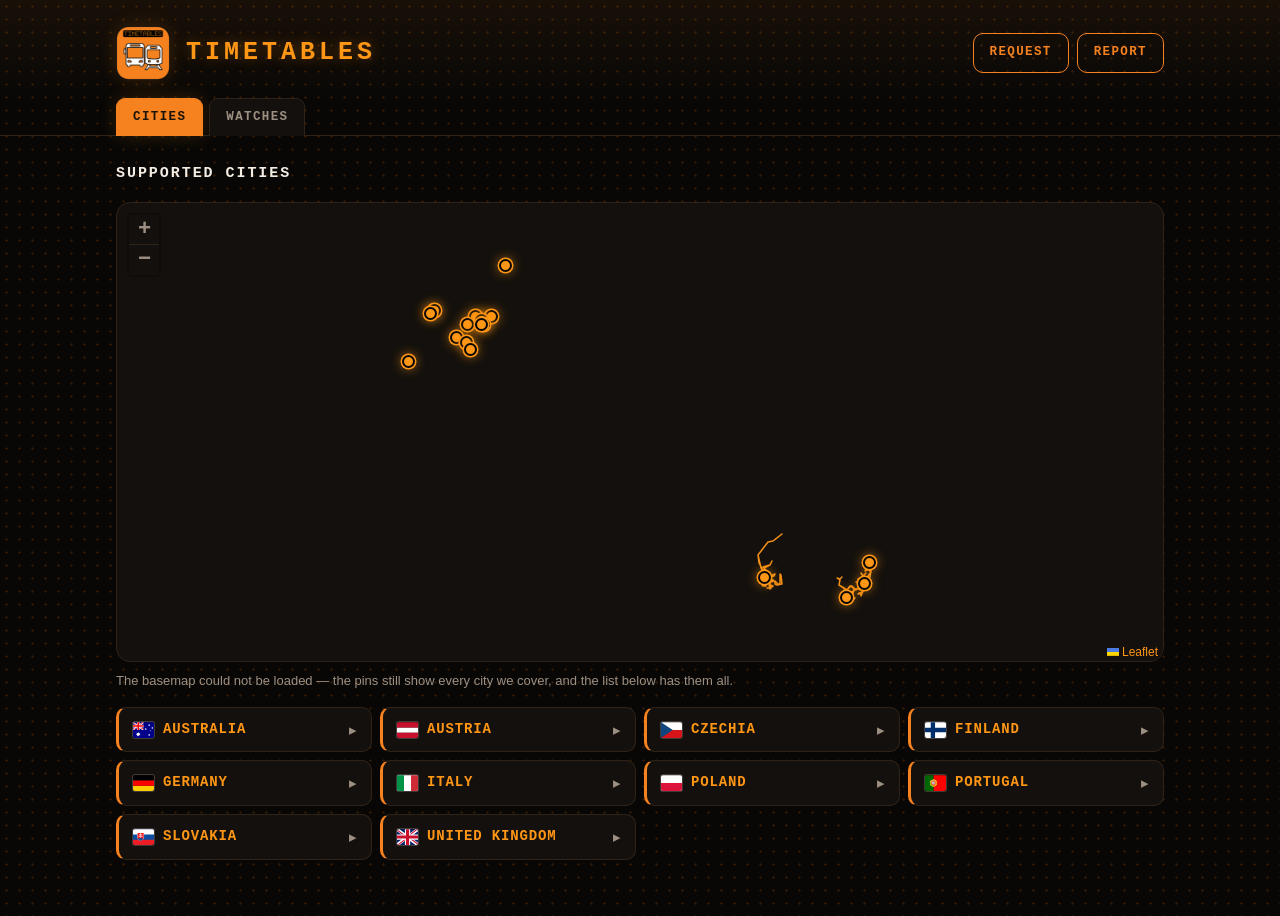
==== commit 85d20733: "Update support page" ====
--- a/index.html
+++ b/index.html
@@ -164,6 +164,12 @@
             <li class="city" data-id="ITA-firenze" data-lat="43.7696" data-lon="11.2558">
               <button type="button" class="city-row">
                 <span class="city-name">Firenze</span>
+                <span class="city-meta"></span>
+              </button>
+            </li>
+            <li class="city" data-id="ITA-rome" data-lat="41.9028" data-lon="12.4964">
+              <button type="button" class="city-row">
+                <span class="city-name">Rome</span>
                 <span class="city-meta"></span>
               </button>
             </li>
@@ -3952,7 +3958,7 @@
 
 <script src="assets/vendor/leaflet/leaflet.js"></script>
 <script>
-window.CITIES = [{"id": "SVK-bratislava", "lat": 48.1486, "lon": 17.1077, "name": "Bratislava", "outline": {"focus": [[48.02, 16.96], [48.26, 17.24]], "ring": [[48.0, 17.14], [48.0, 17.26], [48.24, 17.24], [48.28, 17.06], [48.26, 16.94], [48.16, 16.94], [48.12, 16.98], [48.12, 17.06], [48.04, 17.08], [48.0, 17.14]]}}, {"id": "AUS-brisbane", "lat": -27.4698, "lon": 153.0251, "name": "Brisbane", "outline": {"focus": [[-28.18, 152.7], [-27.04, 153.56]], "ring": [[-28.2, 153.44], [-28.2, 153.58], [-28.14, 153.58], [-28.14, 153.54], [-28.04, 153.46], [-27.94, 153.46], [-27.86, 153.44], [-27.84, 153.4], [-27.76, 153.4], [-27.74, 153.32], [-27.68, 153.32], [-27.68, 153.42], [-27.62, 153.42], [-27.6, 153.36], [-27.54, 153.36], [-27.54, 153.32], [-27.5, 153.32], [-27.5, 153.28], [-27.44, 153.28], [-27.44, 153.22], [-27.36, 153.18], [-27.36, 153.14], [-27.12, 153.14], [-27.1, 153.24], [-27.04, 153.24], [-26.98, 153.1], [-27.02, 152.98], [-26.84, 152.98], [-26.84, 153.18], [-26.66, 153.16], [-26.58, 153.12], [-26.38, 153.14], [-26.34, 153.06], [-26.34, 153.0], [-26.38, 152.98], [-26.36, 152.88], [-26.3, 152.88], [-26.3, 152.8], [-26.14, 152.74], [-26.12, 152.66], [-26.18, 152.66], [-26.34, 152.74], [-26.36, 152.82], [-26.4, 152.82], [-26.42, 152.88], [-26.48, 152.88], [-26.5, 152.92], [-27.04, 152.92], [-27.06, 152.88], [-27.34, 152.9], [-27.34, 152.8], [-27.4, 152.8], [-27.4, 152.88], [-27.5, 152.88], [-27.56, 152.84], [-27.56, 152.72], [-27.42, 152.68], [-27.4, 152.56], [-27.34, 152.56], [-27.24, 152.46], [-27.06, 152.4], [-27.06, 152.34], [-27.14, 152.34], [-27.22, 152.4], [-27.28, 152.4], [-27.3, 152.44], [-27.42, 152.48], [-27.5, 152.56], [-27.5, 152.64], [-27.6, 152.64], [-27.62, 152.42], [-27.56, 152.36], [-27.52, 152.36], [-27.52, 152.1], [-27.58, 152.1], [-27.6, 152.32], [-27.68, 152.36], [-27.7, 152.44], [-27.68, 152.66], [-27.72, 152.9], [-28.02, 152.96], [-28.02, 153.02], [-27.9, 153.02], [-27.86, 153.06], [-27.86, 153.16], [-27.82, 153.16], [-27.82, 153.22], [-27.84, 153.26], [-28.06, 153.28], [-28.2, 153.44]]}}, {"id": "CZE-brno", "lat": 49.1951, "lon": 16.6068, "name": "Brno", "outline": {"focus": [[48.72, 15.72], [49.66, 17.34]], "ring": [[48.64, 16.6], [48.64, 16.68], [48.7, 16.74], [48.72, 16.84], [48.7, 17.0], [48.78, 17.06], [48.78, 17.2], [48.84, 17.26], [48.84, 17.66], [48.9, 17.66], [48.9, 17.62], [48.96, 17.6], [48.96, 17.5], [48.98, 17.44], [49.02, 17.44], [49.02, 17.34], [49.06, 17.34], [49.08, 17.24], [49.28, 17.24], [49.28, 17.2], [49.36, 17.2], [49.4, 16.94], [49.48, 16.92], [49.48, 16.86], [49.54, 16.86], [49.54, 16.82], [49.66, 16.78], [49.68, 16.64], [49.68, 16.48], [49.62, 16.48], [49.62, 16.38], [49.66, 16.38], [49.66, 16.32], [49.56, 16.32], [49.58, 16.14], [49.24, 16.18], [49.24, 16.12], [49.14, 16.12], [49.14, 16.04], [49.06, 16.04], [49.08, 15.78], [49.0, 15.78], [48.98, 15.52], [48.92, 15.52], [48.92, 15.56], [48.84, 15.6], [48.84, 15.9], [48.72, 15.92], [48.74, 16.36], [48.7, 16.36], [48.7, 16.44], [48.78, 16.44], [48.78, 16.56], [48.7, 16.56], [48.7, 16.6], [48.64, 16.6]]}}, {"id": "ITA-firenze", "lat": 43.7696, "lon": 11.2558, "name": "Firenze", "outline": {"focus": [[43.44, 11.0], [44.24, 11.68]], "ring": [[43.42, 11.12], [43.42, 11.18], [43.5, 11.2], [43.5, 11.34], [43.56, 11.42], [43.56, 11.48], [43.48, 11.54], [43.48, 11.64], [43.58, 11.62], [43.58, 11.56], [43.7, 11.56], [43.76, 11.64], [43.86, 11.64], [43.86, 11.7], [43.92, 11.7], [43.96, 11.68], [43.96, 11.5], [44.06, 11.5], [44.06, 11.42], [44.14, 11.42], [44.18, 11.44], [44.18, 11.48], [44.24, 11.48], [44.26, 11.3], [44.18, 11.28], [44.18, 11.22], [44.06, 11.22], [44.02, 11.18], [43.92, 11.16], [43.96, 10.86], [43.92, 10.74], [43.72, 10.62], [43.72, 10.56], [43.86, 10.54], [43.86, 10.48], [43.74, 10.48], [43.74, 10.36], [43.68, 10.36], [43.64, 10.5], [43.64, 10.66], [43.86, 10.78], [43.88, 11.02], [43.8, 11.04], [43.74, 10.92], [43.68, 10.92], [43.66, 11.08], [43.58, 11.08], [43.58, 11.0], [43.52, 11.0], [43.52, 11.12], [43.42, 11.12]]}}, {"id": "FIN-helsinki", "lat": 60.1699, "lon": 24.9384, "name": "Helsinki", "outline": {"focus": [[59.98, 24.02], [60.66, 25.52]], "ring": [[59.96, 24.4], [59.96, 24.48], [60.04, 24.54], [60.04, 24.64], [60.08, 24.64], [60.08, 24.74], [60.12, 24.74], [60.12, 25.08], [60.16, 25.12], [60.18, 25.22], [60.22, 25.22], [60.2, 25.48], [60.24, 25.54], [60.36, 25.5], [60.36, 25.7], [60.42, 25.7], [60.42, 25.56], [60.52, 25.56], [60.54, 25.34], [60.6, 25.34], [60.94, 25.68], [61.0, 25.68], [61.0, 25.62], [60.68, 25.34], [60.64, 25.18], [60.56, 25.08], [60.58, 24.92], [60.74, 24.84], [60.76, 24.76], [60.62, 24.8], [60.58, 24.86], [60.5, 24.86], [60.5, 24.78], [60.38, 24.78], [60.38, 24.62], [60.34, 24.62], [60.36, 24.46], [60.32, 24.46], [60.28, 24.16], [60.24, 24.14], [60.24, 24.06], [60.2, 24.06], [60.2, 24.0], [60.12, 24.02], [60.12, 24.2], [60.06, 24.2], [60.06, 24.32], [60.0, 24.32], [60.0, 24.4], [59.96, 24.4]]}}, {"id": "GBR-isle-of-wight", "lat": 50.701, "lon": -1.2924, "name": "Isle of Wight", "outline": {"focus": [[50.56, -1.58], [50.78, -1.06]], "ring": [[50.54, -1.32], [50.56, -1.16], [50.64, -1.12], [50.66, -1.04], [50.82, -1.06], [50.82, -1.14], [50.76, -1.16], [50.76, -1.24], [50.8, -1.26], [50.8, -1.32], [50.92, -1.38], [50.92, -1.44], [50.74, -1.38], [50.74, -1.5], [50.78, -1.5], [50.78, -1.56], [50.64, -1.6], [50.62, -1.36], [50.54, -1.32]]}}, {"id": "POL-krakow", "lat": 50.0617, "lon": 19.9373, "name": "Krak\u00f3w", "outline": {"focus": [[49.9, 19.58], [50.26, 20.36]], "ring": [[49.88, 19.74], [49.88, 19.94], [49.9, 20.02], [49.94, 20.02], [49.92, 20.18], [49.98, 20.18], [49.98, 20.22], [50.02, 20.24], [50.04, 20.38], [50.12, 20.38], [50.08, 20.22], [50.22, 20.2], [50.22, 20.12], [50.28, 20.12], [50.28, 20.06], [50.22, 20.06], [50.22, 20.0], [50.26, 20.0], [50.26, 19.66], [50.1, 19.66], [50.1, 19.62], [50.04, 19.6], [50.04, 19.56], [49.98, 19.56], [49.94, 19.6], [49.92, 19.74], [49.88, 19.74]]}}, {"id": "PRT-lisbon", "lat": 38.7101, "lon": -9.1395, "name": "Lisbon", "outline": {"focus": [[38.66, -9.26], [38.8, -9.08]], "ring": [[38.64, -9.2], [38.68, -9.08], [38.82, -9.06], [38.82, -9.22], [38.78, -9.26], [38.68, -9.28], [38.64, -9.2]]}}, {"id": "GBR-london", "lat": 51.5074, "lon": -0.1278, "name": "London", "outline": {"focus": [[51.1, -0.78], [51.78, 0.34]], "ring": [[51.08, -0.22], [51.08, -0.14], [51.16, -0.12], [51.16, -0.06], [51.1, -0.06], [51.1, 0.02], [51.24, 0.02], [51.24, 0.18], [51.1, 0.18], [51.08, 0.22], [51.08, 0.3], [51.12, 0.32], [51.14, 0.42], [51.22, 0.42], [51.24, 0.26], [51.32, 0.24], [51.32, 0.3], [51.44, 0.3], [51.44, 0.36], [51.54, 0.36], [51.54, 0.48], [51.6, 0.48], [51.6, 0.42], [51.66, 0.36], [51.64, 0.22], [51.68, 0.2], [51.68, 0.14], [51.72, 0.14], [51.72, -0.14], [51.74, -0.18], [51.8, -0.18], [51.8, -0.32], [51.9, -0.34], [51.9, -0.4], [51.72, -0.4], [51.72, -0.44], [51.68, -0.46], [51.68, -0.54], [51.7, -0.58], [51.74, -0.58], [51.74, -0.64], [51.64, -0.64], [51.7, -0.98], [51.8, -1.14], [51.82, -1.26], [51.8, -1.62], [51.72, -1.62], [51.72, -1.56], [51.76, -1.54], [51.76, -1.32], [51.72, -1.3], [51.72, -1.14], [51.64, -1.02], [51.58, -0.76], [51.48, -0.76], [51.48, -1.0], [51.42, -1.0], [51.4, -0.78], [51.28, -0.78], [51.28, -0.72], [51.32, -0.72], [51.34, -0.66], [51.38, -0.66], [51.38, -0.6], [51.2, -0.6], [51.2, -0.54], [51.26, -0.52], [51.28, -0.46], [51.28, -0.38], [51.2, -0.36], [51.24, -0.24], [51.2, -0.24], [51.2, -0.2], [51.08, -0.22]]}}, {"id": "AUS-melbourne", "lat": -37.8136, "lon": 144.9631, "name": "Melbourne", "outline": {"focus": [[-38.44, 144.52], [-37.46, 145.56]], "ring": [[-38.6, 146.64], [-38.6, 146.7], [-38.46, 146.74], [-38.42, 146.78], [-38.26, 146.76], [-38.18, 146.8], [-38.14, 147.08], [-38.02, 147.1], [-37.98, 147.14], [-37.88, 147.62], [-37.86, 147.66], [-37.8, 147.66], [-37.92, 147.1], [-37.94, 147.06], [-38.08, 147.02], [-38.12, 146.76], [-38.26, 146.7], [-38.26, 146.6], [-38.16, 146.6], [-38.12, 146.52], [-38.12, 146.32], [-38.14, 146.22], [-38.18, 146.2], [-38.18, 146.06], [-38.16, 146.0], [-38.12, 146.0], [-38.1, 145.96], [-38.06, 145.56], [-37.92, 145.58], [-37.9, 145.46], [-37.82, 145.46], [-37.82, 145.66], [-37.78, 145.68], [-37.76, 145.8], [-37.7, 145.8], [-37.72, 145.58], [-37.66, 145.58], [-37.62, 145.66], [-37.56, 145.7], [-37.54, 145.78], [-37.48, 145.78], [-37.44, 145.74], [-37.28, 145.74], [-37.26, 145.94], [-37.2, 145.94], [-37.22, 145.74], [-37.16, 145.74], [-37.16, 145.68], [-37.5, 145.68], [-37.62, 145.54], [-37.62, 145.34], [-37.7, 145.34], [-37.7, 145.26], [-37.66, 145.26], [-37.66, 145.22], [-37.6, 145.22], [-37.6, 145.18], [-37.52, 145.18], [-37.56, 145.38], [-37.5, 145.38], [-37.44, 145.2], [-37.48, 145.08], [-37.52, 145.08], [-37.52, 145.02], [-37.44, 145.02], [-37.42, 145.06], [-37.24, 145.06], [-37.14, 145.14], [-37.06, 145.14], [-37.06, 145.18], [-36.98, 145.2], [-36.92, 145.26], [-36.86, 145.26], [-36.82, 145.22], [-36.74, 145.22], [-36.68, 145.26], [-36.68, 145.34], [-36.78, 145.52], [-36.78, 145.6], [-36.66, 145.72], [-36.6, 145.98], [-36.52, 146.08], [-36.5, 146.16], [-36.46, 146.18], [-36.46, 146.22], [-36.42, 146.24], [-36.4, 146.32], [-36.22, 146.48], [-36.14, 146.92], [-36.12, 146.96], [-36.06, 146.96], [-36.14, 146.48], [-36.34, 146.28], [-36.36, 146.2], [-36.44, 146.12], [-36.46, 146.04], [-36.54, 145.94], [-36.58, 145.72], [-36.7, 145.58], [-36.7, 145.52], [-36.6, 145.32], [-36.44, 145.36], [-36.42, 145.44], [-36.36, 145.44], [-36.36, 145.32], [-36.56, 145.22], [-36.62, 145.22], [-36.74, 145.14], [-36.92, 145.18], [-36.94, 145.14], [-36.98, 145.14], [-36.96, 145.0], [-37.04, 145.0], [-37.06, 145.06], [-37.14, 145.06], [-37.26, 144.98], [-37.26, 144.9], [-37.32, 144.9], [-37.34, 144.94], [-37.44, 144.94], [-37.44, 144.9], [-37.5, 144.9], [-37.5, 144.86], [-37.6, 144.86], [-37.6, 144.78], [-37.46, 144.78], [-37.42, 144.6], [-37.26, 144.52], [-37.12, 144.36], [-37.12, 144.32], [-37.06, 144.28], [-37.06, 144.24], [-36.84, 144.26], [-36.84, 144.4], [-36.7, 144.38], [-36.64, 144.54], [-36.44, 144.7], [-36.2, 144.78], [-36.1, 144.78], [-36.1, 144.72], [-36.32, 144.68], [-36.46, 144.6], [-36.5, 144.54], [-36.54, 144.54], [-36.6, 144.46], [-36.64, 144.26], [-36.32, 144.26], [-36.28, 144.22], [-36.16, 144.2], [-35.9, 144.08], [-35.88, 144.04], [-35.72, 143.98], [-35.54, 143.78], [-35.5, 143.78], [-35.32, 143.6], [-35.32, 143.54], [-35.38, 143.54], [-35.76, 143.92], [-36.36, 144.2], [-36.72, 144.2], [-36.72, 144.16], [-36.78, 144.16], [-36.78, 144.2], [-37.1, 144.18], [-37.18, 144.32], [-37.24, 144.36], [-37.24, 144.4], [-37.48, 144.56], [-37.5, 144.66], [-37.62, 144.66], [-37.64, 144.46], [-37.58, 144.24], [-37.44, 144.16], [-37.28, 144.16], [-37.28, 144.1], [-37.38, 144.08], [-37.54, 144.12], [-37.52, 143.92], [-37.38, 143.92], [-37.28, 143.8], [-37.2, 143.76], [-37.02, 143.78], [-37.02, 143.72], [-37.12, 143.68], [-37.2, 143.68], [-37.32, 143.74], [-37.38, 143.82], [-37.44, 143.82], [-37.44, 143.76], [-37.5, 143.76], [-37.46, 143.56], [-37.3, 143.12], [-37.3, 143.04], [-37.26, 142.98], [-37.26, 142.9], [-37.32, 142.9], [-37.58, 143.78], [-37.62, 143.78], [-37.66, 143.86], [-37.7, 143.86], [-37.7, 143.92], [-37.6, 143.92], [-37.6, 144.04], [-37.62, 144.08], [-37.66, 144.08], [-37.62, 144.2], [-37.66, 144.24], [-37.68, 144.36], [-37.72, 144.38], [-37.7, 144.52], [-37.82, 144.52], [-37.82, 144.56], [-37.92, 144.56], [-37.96, 144.6], [-37.96, 144.66], [-38.0, 144.66], [-38.0, 144.74], [-37.94, 144.74], [-37.94, 144.82], [-37.9, 144.82], [-37.9, 144.94], [-38.0, 144.98], [-38.06, 145.08], [-38.14, 145.08], [-38.18, 145.06], [-38.18, 145.0], [-38.3, 144.96], [-38.34, 144.8], [-38.28, 144.72], [-38.08, 144.72], [-38.08, 144.6], [-38.12, 144.58], [-38.14, 144.42], [-38.06, 144.42], [-38.06, 144.5], [-38.02, 144.52], [-37.94, 144.52], [-37.94, 144.46], [-37.98, 144.46], [-37.98, 144.36], [-38.04, 144.32], [-38.02, 144.14], [-38.22, 143.98], [-38.26, 143.84], [-38.3, 143.8], [-38.32, 143.58], [-38.2, 143.2], [-38.2, 142.86], [-38.36, 142.54], [-38.36, 142.44], [-38.42, 142.44], [-38.42, 142.58], [-38.26, 142.9], [-38.26, 143.16], [-38.38, 143.54], [-38.36, 143.84], [-38.32, 143.88], [-38.28, 144.02], [-38.1, 144.16], [-38.1, 144.24], [-38.2, 144.28], [-38.38, 144.26], [-38.38, 144.34], [-38.3, 144.38], [-38.3, 144.58], [-38.32, 144.68], [-38.36, 144.68], [-38.4, 144.78], [-38.46, 144.8], [-38.46, 144.86], [-38.4, 144.86], [-38.38, 145.0], [-38.5, 144.98], [-38.5, 145.06], [-38.42, 145.1], [-38.4, 145.26], [-38.34, 145.26], [-38.34, 145.22], [-38.24, 145.22], [-38.24, 145.42], [-38.12, 145.42], [-38.12, 145.72], [-38.24, 146.02], [-38.22, 146.36], [-38.3, 146.36], [-38.34, 146.24], [-38.42, 146.24], [-38.42, 146.3], [-38.38, 146.3], [-38.36, 146.34], [-38.36, 146.46], [-38.32, 146.46], [-38.32, 146.68], [-38.48, 146.68], [-38.52, 146.64], [-38.6, 146.64]]}}, {"id": "DEU-munich", "lat": 48.1374, "lon": 11.5755, "name": "M\u00fcnchen", "outline": {"focus": [[47.56, 10.76], [48.86, 12.64]], "ring": [[47.38, 11.54], [47.38, 11.6], [47.48, 11.6], [47.48, 11.54], [47.54, 11.54], [47.58, 11.58], [47.58, 11.72], [47.62, 11.78], [47.6, 11.92], [47.66, 11.92], [47.66, 11.98], [47.56, 11.98], [47.56, 12.04], [47.46, 12.04], [47.46, 12.1], [47.54, 12.14], [47.54, 12.2], [47.58, 12.2], [47.62, 12.28], [47.76, 12.36], [47.76, 12.42], [47.64, 12.44], [47.64, 12.52], [47.8, 12.5], [47.82, 12.66], [47.9, 12.66], [47.94, 12.62], [47.94, 12.56], [48.06, 12.58], [48.06, 12.5], [48.12, 12.5], [48.14, 12.56], [48.2, 12.58], [48.2, 12.72], [48.26, 12.72], [48.26, 12.6], [48.4, 12.62], [48.46, 12.58], [48.58, 12.58], [48.58, 12.54], [48.74, 12.56], [48.74, 12.52], [48.78, 12.52], [48.78, 12.38], [48.74, 12.38], [48.74, 12.28], [48.8, 12.28], [48.8, 12.22], [48.86, 12.22], [48.88, 12.02], [48.82, 12.02], [48.8, 11.94], [48.76, 11.94], [48.76, 11.78], [48.62, 11.74], [48.62, 11.68], [48.54, 11.64], [48.54, 11.58], [48.5, 11.58], [48.5, 11.52], [48.46, 11.48], [48.46, 11.36], [48.5, 11.34], [48.5, 11.1], [48.42, 11.1], [48.42, 11.02], [48.3, 11.06], [48.3, 10.94], [48.2, 10.9], [48.18, 10.78], [48.08, 10.78], [48.06, 10.68], [48.0, 10.68], [48.0, 10.76], [47.86, 10.76], [47.82, 10.72], [47.68, 10.74], [47.68, 10.7], [47.6, 10.7], [47.6, 10.64], [47.68, 10.64], [47.66, 10.48], [47.58, 10.48], [47.58, 10.52], [47.52, 10.58], [47.52, 10.68], [47.46, 10.68], [47.44, 10.84], [47.5, 10.86], [47.5, 10.96], [47.42, 10.96], [47.46, 11.1], [47.46, 11.24], [47.42, 11.24], [47.42, 11.3], [47.58, 11.34], [47.58, 11.4], [47.46, 11.42], [47.42, 11.54], [47.38, 11.54]]}}, {"id": "AUS-perth", "lat": -31.9523, "lon": 115.8613, "name": "Perth", "outline": {"focus": [[-32.68, 115.58], [-31.48, 116.4]], "ring": [[-35.1, 117.82], [-35.1, 117.92], [-35.06, 117.92], [-35.02, 117.98], [-34.96, 117.98], [-34.88, 118.18], [-34.8, 118.2], [-34.8, 118.14], [-34.92, 117.94], [-34.92, 117.84], [-34.88, 117.84], [-34.72, 117.72], [-34.64, 117.72], [-34.38, 117.58], [-34.28, 117.58], [-34.24, 117.62], [-34.1, 117.66], [-34.06, 117.7], [-33.98, 117.94], [-33.98, 118.06], [-34.06, 118.22], [-34.06, 118.32], [-34.0, 118.48], [-33.96, 118.9], [-34.2, 118.9], [-34.46, 118.58], [-34.52, 118.58], [-34.52, 118.64], [-34.24, 118.96], [-33.9, 118.96], [-33.92, 118.58], [-33.98, 118.36], [-33.98, 118.22], [-33.9, 118.06], [-33.9, 117.96], [-33.98, 117.78], [-33.98, 117.68], [-33.8, 117.66], [-33.68, 117.6], [-33.52, 117.44], [-33.34, 117.42], [-33.34, 117.8], [-33.26, 117.92], [-33.26, 117.98], [-33.14, 118.22], [-33.12, 119.06], [-33.06, 119.12], [-33.04, 119.2], [-33.0, 119.22], [-33.0, 119.26], [-32.96, 119.28], [-32.9, 119.42], [-32.86, 119.44], [-32.86, 119.52], [-33.3, 119.74], [-33.52, 119.96], [-33.58, 119.96], [-33.66, 119.6], [-33.72, 119.6], [-33.64, 120.02], [-33.98, 120.1], [-33.98, 120.16], [-33.64, 120.1], [-33.64, 120.32], [-33.7, 120.52], [-33.74, 120.88], [-33.8, 121.04], [-33.8, 121.16], [-33.76, 121.26], [-33.76, 121.5], [-33.7, 121.8], [-33.76, 121.84], [-33.9, 121.84], [-33.88, 121.94], [-33.8, 121.94], [-33.58, 121.82], [-33.02, 121.68], [-32.16, 121.8], [-32.04, 121.72], [-31.72, 121.74], [-31.4, 121.56], [-31.32, 121.56], [-31.24, 121.64], [-31.24, 121.7], [-31.18, 121.7], [-30.8, 121.52], [-30.7, 121.52], [-30.68, 121.42], [-30.76, 121.42], [-30.82, 121.34], [-30.82, 121.12], [-30.92, 121.12], [-30.98, 121.14], [-30.98, 121.2], [-30.88, 121.2], [-30.88, 121.38], [-30.84, 121.4], [-30.84, 121.48], [-31.14, 121.6], [-31.2, 121.6], [-31.3, 121.48], [-31.38, 121.48], [-31.72, 121.66], [-32.04, 121.64], [-32.16, 121.72], [-32.38, 121.72], [-32.9, 121.62], [-33.06, 121.62], [-33.54, 121.76], [-33.64, 121.76], [-33.7, 121.46], [-33.72, 121.0], [-33.68, 120.92], [-33.64, 120.56], [-33.58, 120.36], [-33.56, 120.06], [-33.48, 120.02], [-33.26, 119.8], [-32.98, 119.68], [-32.96, 119.64], [-32.78, 119.56], [-32.72, 119.48], [-32.64, 119.44], [-32.64, 119.38], [-32.8, 119.42], [-33.06, 119.02], [-33.08, 118.18], [-33.2, 117.94], [-33.2, 117.88], [-33.28, 117.76], [-33.28, 117.38], [-33.1, 117.32], [-32.98, 117.26], [-32.96, 117.22], [-32.76, 117.22], [-32.68, 117.16], [-32.48, 117.12], [-32.3, 117.02], [-32.22, 117.02], [-32.16, 116.98], [-32.0, 116.98], [-32.02, 117.18], [-32.08, 117.28], [-32.06, 117.42], [-32.1, 117.44], [-32.12, 117.52], [-32.16, 117.54], [-32.24, 117.7], [-32.34, 117.8], [-32.44, 118.02], [-32.44, 118.08], [-32.48, 118.12], [-32.48, 118.18], [-32.58, 118.18], [-32.6, 118.14], [-32.7, 118.12], [-32.68, 118.2], [-32.52, 118.28], [-32.52, 118.76], [-32.48, 118.9], [-32.42, 118.9], [-32.42, 118.8], [-32.46, 118.72], [-32.46, 118.26], [-32.42, 118.22], [-32.34, 117.96], [-31.98, 117.42], [-32.0, 117.26], [-31.96, 117.22], [-31.94, 117.04], [-31.66, 117.04], [-31.66, 117.82], [-31.64, 117.94], [-31.56, 118.08], [-31.42, 118.64], [-31.4, 118.92], [-31.36, 118.98], [-31.34, 119.12], [-31.22, 119.36], [-30.86, 119.54], [-30.8, 119.54], [-30.82, 119.46], [-31.18, 119.3], [-31.3, 119.02], [-31.36, 118.6], [-31.5, 118.04], [-31.58, 117.9], [-31.6, 117.78], [-31.6, 117.02], [-31.24, 116.84], [-31.0, 116.8], [-30.96, 116.76], [-30.56, 116.8], [-30.4, 116.7], [-30.22, 116.7], [-30.08, 116.66], [-29.44, 116.34], [-29.18, 116.02], [-28.9, 115.9], [-28.84, 115.82], [-28.58, 115.8], [-28.5, 115.82], [-28.48, 115.88], [-28.34, 117.1], [-28.08, 117.88], [-27.44, 117.92], [-27.38, 117.98], [-27.3, 118.0], [-27.28, 118.04], [-27.24, 118.04], [-27.22, 118.08], [-27.14, 118.1], [-27.1, 118.16], [-27.06, 118.16], [-26.94, 118.28], [-26.9, 118.28], [-26.68, 118.48], [-26.56, 118.52], [-26.56, 118.46], [-26.6, 118.42], [-26.64, 118.42], [-26.76, 118.3], [-26.8, 118.3], [-26.86, 118.22], [-26.9, 118.22], [-27.02, 118.1], [-27.06, 118.1], [-27.1, 118.04], [-27.18, 118.02], [-27.2, 117.98], [-27.34, 117.92], [-27.4, 117.86], [-27.88, 117.84], [-28.04, 117.8], [-28.28, 117.06], [-28.42, 115.84], [-28.5, 115.48], [-28.56, 115.48], [-28.52, 115.74], [-28.82, 115.72], [-28.94, 115.84], [-29.22, 115.96], [-29.48, 116.28], [-30.12, 116.6], [-30.26, 116.64], [-30.44, 116.64], [-30.6, 116.74], [-30.72, 116.74], [-30.84, 116.68], [-30.94, 116.68], [-31.04, 116.74], [-31.28, 116.78], [-31.64, 116.98], [-31.9, 116.94], [-31.88, 116.82], [-31.84, 116.78], [-31.62, 116.7], [-31.66, 116.52], [-31.52, 116.5], [-31.52, 116.44], [-31.72, 116.46], [-31.72, 116.36], [-31.84, 116.24], [-31.84, 116.08], [-31.62, 116.06], [-31.4, 116.12], [-31.36, 116.18], [-31.3, 116.2], [-31.06, 116.24], [-30.66, 116.24], [-30.62, 116.06], [-30.4, 116.06], [-30.2, 116.1], [-30.0, 116.1], [-29.86, 116.06], [-29.78, 115.98], [-29.68, 115.94], [-29.64, 115.88], [-29.6, 115.88], [-29.56, 115.82], [-29.52, 115.82], [-29.4, 115.64], [-29.28, 115.6], [-29.16, 115.48], [-29.16, 115.42], [-29.22, 115.42], [-29.32, 115.54], [-29.44, 115.58], [-29.56, 115.76], [-29.6, 115.76], [-29.72, 115.88], [-29.76, 115.88], [-29.86, 115.98], [-29.96, 116.02], [-30.16, 116.04], [-30.68, 115.98], [-30.72, 116.18], [-31.02, 116.18], [-31.32, 116.12], [-31.34, 115.98], [-31.32, 115.92], [-30.96, 115.76], [-30.92, 115.7], [-30.88, 115.7], [-30.84, 115.64], [-30.8, 115.64], [-30.76, 115.58], [-30.68, 115.54], [-30.52, 115.5], [-30.36, 115.52], [-30.18, 115.4], [-29.6, 115.26], [-29.38, 115.02], [-28.94, 114.8], [-28.84, 114.68], [-28.3, 114.66], [-28.0, 114.7], [-27.9, 114.64], [-27.7, 114.2], [-26.5, 114.0], [-26.4, 113.96], [-26.16, 113.94], [-26.06, 113.9], [-25.82, 113.88], [-25.72, 113.84], [-25.6, 113.84], [-25.5, 113.8], [-25.26, 113.78], [-25.16, 113.74], [-24.9, 113.72], [-24.64, 113.94], [-24.6, 113.94], [-24.56, 114.0], [-24.52, 114.0], [-24.48, 114.06], [-24.44, 114.06], [-24.4, 114.12], [-24.36, 114.12], [-24.32, 114.18], [-24.28, 114.18], [-24.24, 114.24], [-24.2, 114.24], [-24.16, 114.3], [-24.12, 114.3], [-24.08, 114.36], [-24.04, 114.36], [-24.0, 114.42], [-23.96, 114.42], [-23.92, 114.48], [-23.88, 114.48], [-23.84, 114.54], [-23.8, 114.54], [-23.76, 114.6], [-23.72, 114.6], [-23.68, 114.66], [-23.64, 114.66], [-23.6, 114.72], [-23.56, 114.72], [-23.52, 114.78], [-23.48, 114.78], [-23.44, 114.84], [-23.4, 114.84], [-23.36, 114.9], [-23.32, 114.9], [-23.28, 114.96], [-23.24, 114.96], [-23.2, 115.02], [-23.16, 115.02], [-23.12, 115.08], [-23.08, 115.08], [-23.04, 115.14], [-23.0, 115.14], [-22.96, 115.2], [-22.92, 115.2], [-22.88, 115.26], [-22.78, 115.3], [-22.5, 115.54], [-22.46, 115.54], [-22.34, 115.66], [-22.3, 115.66], [-22.02, 115.9], [-21.98, 115.9], [-21.78, 116.08], [-21.74, 116.08], [-21.7, 116.14], [-21.66, 116.14], [-21.38, 116.38], [-21.34, 116.38], [-21.14, 116.56], [-21.1, 116.56], [-21.06, 116.62], [-21.02, 116.62], [-20.9, 116.74], [-20.86, 116.74], [-20.82, 116.8], [-20.78, 116.8], [-20.76, 116.92], [-20.8, 117.04], [-20.8, 117.18], [-20.66, 117.2], [-20.54, 117.68], [-20.54, 117.78], [-20.46, 118.02], [-20.46, 118.12], [-20.4, 118.28], [-20.4, 118.38], [-20.36, 118.46], [-20.36, 118.56], [-20.44, 118.56], [-20.46, 118.64], [-20.34, 118.64], [-20.32, 118.72], [-20.28, 118.74], [-20.28, 118.78], [-20.08, 119.04], [-20.08, 119.08], [-19.92, 119.28], [-19.88, 119.38], [-19.84, 119.4], [-19.84, 119.44], [-19.76, 119.52], [-19.74, 119.6], [-19.7, 119.62], [-19.54, 119.9], [-19.38, 120.1], [-19.34, 120.2], [-19.3, 120.22], [-19.18, 120.44], [-19.14, 120.46], [-19.14, 120.5], [-19.1, 120.52], [-19.1, 120.56], [-18.9, 120.82], [-18.9, 120.86], [-18.74, 121.06], [-18.7, 121.16], [-18.66, 121.18], [-18.66, 121.22], [-18.58, 121.3], [-18.56, 121.38], [-18.4, 121.58], [-18.36, 121.68], [-18.32, 121.7], [-18.32, 121.74], [-18.16, 121.94], [-18.12, 122.04], [-18.08, 122.06], [-18.08, 122.1], [-18.04, 122.12], [-18.04, 122.16], [-18.0, 122.18], [-18.0, 122.28], [-17.92, 122.28], [-17.9, 122.24], [-17.9, 122.18], [-17.94, 122.18], [-18.1, 121.9], [-18.26, 121.7], [-18.3, 121.6], [-18.34, 121.58], [-18.46, 121.36], [-18.5, 121.34], [-18.52, 121.26], [-18.56, 121.24], [-18.56, 121.2], [-18.6, 121.18], [-18.6, 121.14], [-18.64, 121.12], [-18.64, 121.08], [-18.68, 121.06], [-18.68, 121.02], [-18.72, 121.0], [-18.72, 120.96], [-18.76, 120.94], [-18.76, 120.9], [-18.8, 120.88], [-18.8, 120.84], [-18.84, 120.82], [-18.84, 120.78], [-18.88, 120.76], [-18.88, 120.72], [-18.92, 120.7], [-18.92, 120.66], [-18.96, 120.64], [-18.96, 120.6], [-19.0, 120.58], [-19.0, 120.54], [-19.04, 120.52], [-19.04, 120.48], [-19.08, 120.46], [-19.08, 120.42], [-19.12, 120.4], [-19.28, 120.12], [-19.44, 119.92], [-19.48, 119.82], [-19.52, 119.8], [-19.64, 119.58], [-19.68, 119.56], [-19.7, 119.48], [-19.74, 119.46], [-19.74, 119.42], [-19.78, 119.4], [-19.78, 119.36], [-19.82, 119.34], [-19.82, 119.3], [-19.86, 119.28], [-19.86, 119.24], [-19.9, 119.22], [-19.9, 119.18], [-19.94, 119.16], [-19.94, 119.12], [-19.98, 119.1], [-19.98, 119.06], [-20.02, 119.04], [-20.02, 119.0], [-20.06, 118.98], [-20.06, 118.94], [-20.1, 118.92], [-20.1, 118.88], [-20.14, 118.86], [-20.14, 118.82], [-20.28, 118.64], [-20.28, 118.5], [-20.34, 118.34], [-20.34, 118.24], [-20.4, 118.08], [-20.4, 117.98], [-20.48, 117.74], [-20.58, 117.22], [-20.64, 117.12], [-20.72, 117.12], [-20.7, 116.78], [-20.64, 116.74], [-20.64, 116.68], [-20.7, 116.68], [-20.72, 116.72], [-20.8, 116.72], [-20.82, 116.68], [-20.86, 116.68], [-21.14, 116.44], [-21.18, 116.44], [-21.3, 116.32], [-21.34, 116.32], [-21.62, 116.08], [-21.66, 116.08], [-21.86, 115.9], [-21.9, 115.9], [-21.94, 115.84], [-21.98, 115.84], [-22.26, 115.6], [-22.3, 115.6], [-22.5, 115.42], [-22.54, 115.42], [-22.58, 115.36], [-22.7, 115.3], [-22.74, 115.24], [-22.84, 115.2], [-23.12, 114.96], [-23.16, 114.96], [-23.28, 114.84], [-23.32, 114.84], [-23.6, 114.6], [-23.64, 114.6], [-23.84, 114.42], [-23.88, 114.42], [-23.92, 114.36], [-23.96, 114.36], [-24.24, 114.12], [-24.28, 114.12], [-24.48, 113.94], [-24.52, 113.94], [-24.56, 113.88], [-24.6, 113.88], [-24.72, 113.76], [-24.76, 113.76], [-24.8, 113.7], [-24.84, 113.7], [-24.84, 113.62], [-25.64, 113.78], [-25.76, 113.78], [-25.86, 113.82], [-26.1, 113.84], [-26.2, 113.88], [-26.44, 113.9], [-26.54, 113.94], [-26.78, 113.96], [-26.88, 114.0], [-27.0, 114.0], [-27.1, 114.04], [-27.34, 114.06], [-27.44, 114.1], [-27.68, 114.12], [-27.76, 114.16], [-27.96, 114.6], [-28.1, 114.64], [-28.26, 114.6], [-28.64, 114.6], [-28.82, 114.56], [-28.98, 114.74], [-29.06, 114.76], [-29.22, 114.88], [-29.34, 114.9], [-29.64, 115.2], [-29.7, 115.22], [-29.82, 115.22], [-29.92, 114.96], [-29.98, 114.94], [-30.12, 114.94], [-30.3, 115.02], [-30.54, 115.04], [-30.54, 115.1], [-30.38, 115.1], [-30.02, 115.0], [-29.96, 115.04], [-29.92, 115.12], [-29.9, 115.26], [-30.22, 115.34], [-30.34, 115.4], [-30.36, 115.44], [-30.56, 115.44], [-30.64, 115.48], [-30.76, 115.48], [-30.94, 115.32], [-31.04, 115.3], [-31.04, 115.36], [-30.9, 115.44], [-30.88, 115.48], [-30.84, 115.48], [-30.82, 115.56], [-30.96, 115.64], [-31.0, 115.7], [-31.36, 115.86], [-31.42, 116.04], [-31.72, 116.0], [-31.72, 115.96], [-31.76, 115.94], [-31.76, 115.86], [-31.66, 115.84], [-31.66, 115.76], [-31.5, 115.68], [-31.5, 115.64], [-31.46, 115.64], [-31.46, 115.56], [-31.54, 115.56], [-31.54, 115.6], [-31.6, 115.6], [-31.6, 115.64], [-31.66, 115.64], [-31.76, 115.7], [-32.1, 115.74], [-32.24, 115.74], [-32.24, 115.68], [-32.34, 115.68], [-32.34, 115.72], [-32.48, 115.72], [-32.56, 115.6], [-32.68, 115.6], [-32.74, 115.64], [-32.82, 115.64], [-32.82, 115.7], [-32.62, 115.68], [-32.64, 115.84], [-32.76, 115.84], [-32.8, 115.88], [-33.04, 115.86], [-33.04, 115.76], [-33.0, 115.76], [-33.0, 115.7], [-33.24, 115.7], [-33.3, 115.66], [-33.3, 115.6], [-33.54, 115.52], [-33.62, 115.34], [-33.62, 115.2], [-33.56, 115.12], [-33.56, 115.06], [-33.62, 115.06], [-33.62, 115.0], [-33.88, 115.0], [-33.88, 115.04], [-33.98, 115.04], [-34.02, 115.08], [-34.26, 115.08], [-34.34, 115.12], [-34.34, 115.18], [-34.26, 115.18], [-34.22, 115.14], [-33.84, 115.12], [-33.82, 115.06], [-33.68, 115.06], [-33.7, 115.38], [-33.66, 115.4], [-33.58, 115.6], [-33.48, 115.62], [-33.48, 115.68], [-33.56, 115.74], [-33.58, 115.8], [-33.74, 115.88], [-33.8, 115.88], [-33.94, 115.74], [-34.0, 115.74], [-34.0, 115.8], [-33.84, 115.92], [-33.84, 116.0], [-34.04, 116.14], [-34.34, 116.12], [-34.42, 116.02], [-34.4, 115.82], [-34.46, 115.82], [-34.48, 116.02], [-34.66, 116.1], [-34.66, 116.16], [-34.6, 116.16], [-34.52, 116.1], [-34.42, 116.12], [-34.42, 116.2], [-34.6, 116.36], [-34.6, 116.42], [-34.54, 116.42], [-34.34, 116.2], [-34.08, 116.22], [-33.92, 116.16], [-33.7, 115.96], [-33.7, 115.92], [-33.54, 115.86], [-33.44, 115.72], [-33.36, 115.72], [-33.34, 115.84], [-33.3, 115.84], [-33.36, 116.1], [-33.56, 116.08], [-33.76, 116.3], [-33.8, 116.3], [-33.86, 116.36], [-33.86, 116.42], [-33.8, 116.42], [-33.76, 116.36], [-33.72, 116.36], [-33.54, 116.16], [-33.32, 116.18], [-33.22, 115.88], [-33.22, 115.78], [-33.18, 115.76], [-33.1, 115.76], [-33.1, 115.92], [-32.94, 115.92], [-32.9, 115.96], [-32.8, 115.96], [-32.72, 115.9], [-32.64, 115.9], [-32.54, 116.0], [-32.48, 116.0], [-32.48, 115.94], [-32.54, 115.9], [-32.54, 115.82], [-32.4, 115.82], [-32.4, 115.86], [-32.22, 115.88], [-32.22, 115.94], [-32.26, 115.96], [-32.4, 115.94], [-32.36, 116.1], [-32.3, 116.1], [-32.28, 116.04], [-32.18, 116.04], [-32.14, 116.12], [-31.94, 116.12], [-31.94, 116.24], [-31.9, 116.24], [-31.9, 116.3], [-31.86, 116.36], [-31.82, 116.36], [-31.82, 116.42], [-31.78, 116.42], [-31.72, 116.66], [-31.92, 116.74], [-31.96, 116.92], [-32.16, 116.9], [-32.2, 116.94], [-32.4, 116.98], [-32.52, 117.06], [-32.72, 117.1], [-32.76, 117.14], [-32.9, 117.14], [-32.98, 116.96], [-32.98, 116.88], [-32.72, 116.58], [-32.68, 116.58], [-32.62, 116.5], [-32.56, 116.48], [-32.56, 116.42], [-32.62, 116.42], [-32.72, 116.52], [-32.76, 116.52], [-33.06, 116.86], [-33.06, 116.94], [-32.98, 117.1], [-32.98, 117.16], [-33.02, 117.2], [-33.2, 117.28], [-33.28, 117.28], [-33.3, 117.0], [-33.62, 117.06], [-33.86, 117.14], [-33.86, 117.2], [-33.36, 117.08], [-33.34, 117.32], [-33.56, 117.38], [-33.72, 117.54], [-33.96, 117.62], [-34.06, 117.62], [-34.14, 117.56], [-34.2, 117.56], [-34.16, 117.44], [-34.08, 117.38], [-34.08, 117.32], [-34.14, 117.32], [-34.3, 117.52], [-34.48, 117.54], [-34.8, 117.7], [-34.9, 117.7], [-34.96, 117.58], [-34.94, 116.7], [-35.0, 116.7], [-35.0, 117.38], [-35.04, 117.46], [-35.04, 117.58], [-34.96, 117.7], [-34.96, 117.8], [-35.1, 117.82]]}}, {"id": "CZE-praha", "lat": 50.0875, "lon": 14.4213, "name": "Praha", "outline": {"focus": [[49.34, 13.44], [50.74, 15.62]], "ring": [[48.98, 13.98], [49.02, 14.1], [49.12, 14.1], [49.12, 14.2], [49.16, 14.24], [49.34, 14.2], [49.36, 14.08], [49.5, 14.1], [49.5, 14.18], [49.46, 14.18], [49.46, 14.26], [49.4, 14.36], [49.4, 14.42], [49.46, 14.42], [49.46, 14.52], [49.42, 14.52], [49.42, 14.6], [49.38, 14.62], [49.38, 14.72], [49.44, 14.78], [49.46, 14.88], [49.5, 14.88], [49.5, 14.96], [49.44, 14.98], [49.44, 15.04], [49.52, 15.06], [49.52, 15.14], [49.42, 15.16], [49.4, 15.26], [49.46, 15.26], [49.46, 15.22], [49.54, 15.22], [49.58, 15.26], [49.64, 15.26], [49.68, 15.32], [49.76, 15.34], [49.78, 15.56], [49.72, 15.64], [49.68, 15.64], [49.68, 15.72], [49.74, 15.72], [49.82, 15.64], [49.82, 15.6], [49.92, 15.6], [49.92, 15.82], [49.98, 15.82], [49.98, 15.5], [50.02, 15.46], [50.1, 15.46], [50.28, 15.52], [50.3, 15.38], [50.46, 15.4], [50.48, 15.22], [50.54, 15.22], [50.54, 15.48], [50.46, 15.48], [50.46, 15.6], [50.34, 15.6], [50.34, 15.66], [50.4, 15.76], [50.4, 15.84], [50.46, 15.84], [50.46, 15.68], [50.52, 15.62], [50.64, 15.66], [50.64, 15.76], [50.6, 15.76], [50.54, 15.88], [50.54, 15.94], [50.6, 15.94], [50.64, 15.84], [50.7, 15.84], [50.72, 15.8], [50.72, 15.64], [50.76, 15.64], [50.76, 15.46], [50.82, 15.44], [50.8, 15.3], [50.68, 15.24], [50.68, 15.12], [50.86, 15.1], [50.88, 15.38], [50.94, 15.38], [50.96, 15.32], [50.94, 15.02], [50.7, 15.0], [50.68, 14.9], [50.62, 14.88], [50.62, 14.8], [50.74, 14.82], [50.74, 14.78], [50.8, 14.78], [50.8, 14.72], [50.7, 14.72], [50.68, 14.68], [50.62, 14.68], [50.62, 14.6], [50.74, 14.58], [50.74, 14.66], [50.94, 14.66], [50.94, 14.58], [50.98, 14.58], [50.98, 14.52], [50.9, 14.52], [50.9, 14.46], [50.8, 14.44], [50.74, 14.44], [50.74, 14.5], [50.56, 14.5], [50.54, 14.46], [50.5, 14.46], [50.5, 14.34], [50.46, 14.34], [50.46, 14.2], [50.54, 14.2], [50.58, 14.16], [50.58, 14.1], [50.36, 14.1], [50.36, 13.84], [50.4, 13.66], [50.32, 13.66], [50.32, 13.72], [50.24, 13.72], [50.26, 13.6], [50.36, 13.58], [50.36, 13.48], [50.46, 13.48], [50.5, 13.44], [50.5, 13.38], [50.4, 13.36], [50.42, 13.24], [50.34, 13.24], [50.3, 13.36], [50.16, 13.36], [50.18, 13.06], [50.24, 13.0], [50.26, 12.84], [50.2, 12.84], [50.14, 13.02], [50.08, 13.02], [50.08, 12.9], [50.12, 12.86], [50.12, 12.8], [50.06, 12.8], [50.04, 12.86], [50.0, 12.86], [50.02, 13.14], [49.94, 13.14], [49.96, 13.52], [49.72, 13.56], [49.72, 13.44], [49.78, 13.42], [49.78, 13.36], [49.72, 13.36], [49.6, 13.5], [49.58, 13.72], [49.5, 13.72], [49.5, 13.76], [49.44, 13.76], [49.4, 13.68], [49.32, 13.64], [49.28, 13.5], [49.2, 13.5], [49.2, 13.56], [49.26, 13.62], [49.3, 13.74], [49.36, 13.76], [49.38, 13.86], [49.18, 13.86], [49.1, 13.76], [49.02, 13.76], [49.02, 13.82], [49.06, 13.82], [49.1, 13.9], [49.24, 13.94], [49.24, 13.98], [49.3, 13.98], [49.28, 14.12], [49.18, 14.14], [49.18, 14.06], [49.14, 14.02], [48.98, 13.98]]}}, {"id": "AUS-sydney", "lat": -33.8688, "lon": 151.2093, "name": "Sydney", "outline": {"focus": [[-34.52, 150.24], [-33.38, 151.34]], "ring": [[-37.1, 149.86], [-37.1, 149.94], [-36.76, 149.96], [-36.76, 150.02], [-36.7, 150.02], [-36.7, 149.92], [-36.64, 149.86], [-36.44, 149.9], [-36.46, 150.12], [-36.34, 150.1], [-36.26, 150.16], [-36.14, 150.16], [-36.14, 150.12], [-36.08, 150.12], [-36.08, 150.16], [-35.94, 150.14], [-35.86, 150.2], [-35.84, 150.26], [-35.58, 150.28], [-35.6, 150.4], [-35.46, 150.42], [-35.4, 150.5], [-35.3, 150.5], [-35.28, 150.56], [-35.14, 150.64], [-35.14, 150.72], [-35.04, 150.72], [-35.04, 150.86], [-34.98, 150.86], [-34.98, 150.82], [-34.9, 150.82], [-34.88, 150.78], [-34.8, 150.78], [-34.78, 150.86], [-34.54, 150.9], [-34.52, 150.94], [-34.32, 150.96], [-34.24, 151.04], [-34.14, 151.04], [-34.12, 151.18], [-34.06, 151.18], [-34.02, 151.28], [-33.98, 151.3], [-33.56, 151.36], [-33.56, 151.42], [-33.52, 151.46], [-33.34, 151.54], [-33.32, 151.6], [-33.2, 151.62], [-33.2, 151.66], [-33.06, 151.68], [-33.06, 151.72], [-32.98, 151.76], [-32.96, 151.82], [-32.9, 151.82], [-32.82, 151.9], [-32.82, 152.14], [-32.78, 152.14], [-32.78, 152.2], [-32.58, 152.18], [-32.54, 152.24], [-32.36, 152.24], [-32.3, 152.36], [-32.16, 152.36], [-32.14, 152.46], [-32.2, 152.46], [-32.22, 152.42], [-32.42, 152.42], [-32.42, 152.54], [-32.38, 152.54], [-32.38, 152.58], [-32.1, 152.54], [-32.1, 152.58], [-31.94, 152.62], [-31.88, 152.78], [-31.82, 152.78], [-31.84, 152.64], [-31.78, 152.62], [-31.76, 152.5], [-31.86, 152.5], [-31.86, 152.44], [-31.82, 152.4], [-31.82, 152.34], [-31.66, 152.32], [-31.64, 152.5], [-31.46, 152.52], [-31.46, 152.68], [-31.5, 152.68], [-31.48, 152.82], [-31.56, 152.82], [-31.6, 152.78], [-31.6, 152.68], [-31.66, 152.68], [-31.68, 152.76], [-31.68, 152.86], [-31.52, 152.9], [-31.52, 152.96], [-31.4, 152.96], [-31.38, 152.84], [-31.2, 152.86], [-31.22, 153.0], [-31.16, 153.0], [-31.12, 152.92], [-31.06, 152.92], [-31.06, 152.98], [-31.02, 152.98], [-31.02, 153.02], [-30.98, 153.02], [-30.92, 153.1], [-30.86, 153.1], [-30.84, 153.02], [-30.52, 153.04], [-30.5, 153.08], [-30.4, 153.08], [-30.4, 153.14], [-30.2, 153.18], [-30.2, 153.22], [-30.14, 153.24], [-30.0, 153.24], [-29.88, 153.08], [-29.8, 153.04], [-29.66, 153.04], [-29.6, 153.08], [-29.6, 153.18], [-29.5, 153.18], [-29.5, 153.24], [-29.46, 153.24], [-29.5, 153.4], [-29.36, 153.38], [-29.36, 153.32], [-29.32, 153.3], [-29.2, 153.3], [-29.14, 153.36], [-29.14, 153.46], [-28.9, 153.5], [-28.88, 153.64], [-28.72, 153.62], [-28.68, 153.66], [-28.62, 153.66], [-28.6, 153.58], [-28.28, 153.62], [-28.14, 153.58], [-28.16, 153.46], [-28.28, 153.44], [-28.3, 153.18], [-28.38, 153.18], [-28.38, 153.26], [-28.44, 153.26], [-28.44, 153.2], [-28.48, 153.16], [-28.84, 153.2], [-28.84, 153.08], [-28.8, 153.08], [-28.8, 153.04], [-28.68, 153.08], [-28.68, 153.04], [-28.58, 153.04], [-28.56, 153.0], [-28.48, 153.0], [-28.44, 152.92], [-28.36, 152.92], [-28.36, 152.86], [-28.4, 152.86], [-28.4, 152.78], [-28.36, 152.76], [-28.36, 152.58], [-28.44, 152.52], [-28.5, 152.52], [-28.5, 152.58], [-28.42, 152.62], [-28.42, 152.72], [-28.46, 152.74], [-28.52, 152.94], [-28.78, 152.94], [-28.82, 152.78], [-28.88, 152.72], [-28.86, 152.5], [-29.02, 151.98], [-29.44, 151.56], [-29.48, 151.46], [-29.62, 151.3], [-29.62, 151.26], [-29.72, 151.16], [-29.74, 151.06], [-29.92, 151.1], [-29.98, 151.16], [-29.98, 151.24], [-29.92, 151.24], [-29.88, 151.16], [-29.78, 151.16], [-29.74, 151.26], [-29.68, 151.3], [-29.64, 151.4], [-29.52, 151.54], [-29.52, 151.6], [-29.76, 151.7], [-29.76, 151.76], [-29.68, 151.76], [-29.52, 151.66], [-29.42, 151.66], [-29.28, 151.8], [-29.28, 151.84], [-29.08, 152.02], [-28.92, 152.54], [-28.94, 152.76], [-28.86, 152.88], [-28.86, 152.98], [-28.9, 152.98], [-28.92, 153.24], [-29.32, 153.24], [-29.36, 153.2], [-29.42, 153.2], [-29.46, 153.06], [-29.54, 153.06], [-29.6, 153.0], [-29.6, 152.92], [-29.54, 152.82], [-29.58, 152.66], [-29.5, 152.5], [-29.46, 152.48], [-29.46, 152.42], [-29.52, 152.42], [-29.6, 152.52], [-29.68, 152.84], [-29.72, 152.86], [-29.72, 152.9], [-29.76, 152.9], [-29.76, 152.98], [-29.84, 152.98], [-29.96, 153.04], [-29.96, 153.08], [-30.04, 153.16], [-30.14, 153.16], [-30.16, 153.12], [-30.24, 153.12], [-30.24, 153.06], [-30.3, 153.06], [-30.3, 153.02], [-30.42, 152.98], [-30.42, 152.86], [-30.48, 152.86], [-30.48, 152.94], [-30.54, 152.98], [-30.6, 152.98], [-30.6, 152.94], [-30.64, 152.94], [-30.6, 152.82], [-30.68, 152.82], [-30.7, 152.86], [-30.84, 152.84], [-30.88, 152.9], [-30.94, 152.9], [-30.94, 152.76], [-30.9, 152.64], [-30.78, 152.54], [-30.78, 152.48], [-30.84, 152.48], [-30.9, 152.56], [-30.94, 152.56], [-30.98, 152.7], [-31.1, 152.72], [-31.1, 152.8], [-31.26, 152.8], [-31.32, 152.76], [-31.4, 152.76], [-31.38, 152.32], [-31.44, 152.32], [-31.46, 152.44], [-31.58, 152.44], [-31.6, 152.26], [-31.98, 152.26], [-31.98, 151.92], [-32.04, 151.92], [-32.04, 152.18], [-32.12, 152.22], [-32.12, 152.3], [-32.26, 152.28], [-32.26, 152.22], [-32.2, 152.2], [-32.2, 152.14], [-32.5, 152.18], [-32.58, 152.1], [-32.62, 151.98], [-32.62, 151.82], [-32.72, 151.82], [-32.72, 151.66], [-32.54, 151.66], [-32.5, 151.78], [-32.38, 151.78], [-32.38, 151.72], [-32.44, 151.72], [-32.48, 151.64], [-32.48, 151.58], [-32.4, 151.58], [-32.4, 151.5], [-32.66, 151.56], [-32.66, 151.42], [-32.62, 151.42], [-32.62, 151.26], [-32.52, 151.22], [-32.5, 151.16], [-32.28, 150.94], [-32.02, 150.9], [-32.0, 150.86], [-31.82, 150.82], [-31.6, 150.72], [-31.46, 150.72], [-31.46, 150.68], [-31.34, 150.68], [-31.3, 150.72], [-31.3, 150.82], [-31.22, 150.84], [-31.16, 150.9], [-31.18, 151.02], [-31.12, 151.02], [-31.02, 151.14], [-30.9, 151.18], [-30.84, 151.3], [-30.74, 151.4], [-30.74, 151.44], [-30.7, 151.46], [-30.68, 151.54], [-30.56, 151.62], [-30.56, 151.7], [-30.46, 151.7], [-30.46, 151.6], [-30.5, 151.6], [-30.64, 151.46], [-30.72, 151.3], [-30.82, 151.2], [-30.84, 151.12], [-30.9, 151.12], [-31.0, 151.02], [-31.04, 151.02], [-31.04, 150.94], [-30.8, 150.82], [-30.76, 150.76], [-30.72, 150.76], [-30.72, 150.7], [-30.8, 150.7], [-30.84, 150.76], [-30.96, 150.8], [-30.98, 150.84], [-31.14, 150.84], [-31.18, 150.78], [-31.24, 150.78], [-31.26, 150.58], [-31.2, 150.52], [-31.18, 150.44], [-31.14, 150.42], [-31.1, 150.3], [-30.94, 150.3], [-30.92, 150.24], [-30.88, 150.24], [-30.76, 150.12], [-30.72, 150.12], [-30.54, 149.94], [-30.5, 149.94], [-30.38, 149.82], [-30.3, 149.82], [-30.3, 149.72], [-30.38, 149.72], [-30.38, 149.76], [-30.42, 149.76], [-30.54, 149.88], [-30.58, 149.88], [-30.64, 149.96], [-30.68, 149.96], [-30.92, 150.18], [-31.04, 150.2], [-31.04, 150.24], [-31.14, 150.24], [-31.26, 150.48], [-31.3, 150.5], [-31.34, 150.62], [-31.58, 150.64], [-32.14, 150.86], [-32.24, 150.86], [-32.32, 150.7], [-32.36, 150.66], [-32.42, 150.66], [-32.42, 150.72], [-32.34, 150.82], [-32.34, 150.92], [-32.54, 151.12], [-32.6, 151.12], [-32.62, 151.2], [-32.68, 151.2], [-32.68, 151.32], [-32.72, 151.32], [-32.72, 151.42], [-32.78, 151.42], [-32.78, 151.3], [-32.86, 151.28], [-32.86, 151.22], [-32.92, 151.22], [-32.96, 151.28], [-32.96, 151.34], [-32.92, 151.34], [-32.92, 151.44], [-33.04, 151.46], [-33.06, 151.4], [-33.12, 151.4], [-33.14, 151.32], [-33.28, 151.34], [-33.28, 151.14], [-33.5, 151.1], [-33.5, 151.16], [-33.56, 151.16], [-33.58, 150.98], [-33.5, 150.98], [-33.5, 151.02], [-33.36, 151.02], [-33.36, 150.96], [-33.48, 150.92], [-33.46, 150.76], [-33.52, 150.72], [-33.52, 150.66], [-33.48, 150.66], [-33.46, 150.48], [-33.5, 150.4], [-33.56, 150.4], [-33.54, 150.6], [-33.64, 150.6], [-33.68, 150.42], [-33.66, 150.34], [-33.6, 150.34], [-33.6, 150.3], [-33.48, 150.3], [-33.44, 150.26], [-33.44, 150.14], [-33.34, 150.1], [-33.32, 149.94], [-33.4, 149.94], [-33.42, 149.78], [-33.46, 149.76], [-33.46, 149.7], [-33.42, 149.7], [-33.34, 149.58], [-33.34, 149.52], [-33.38, 149.52], [-33.4, 149.44], [-33.4, 149.32], [-33.36, 149.28], [-33.36, 149.22], [-33.3, 149.16], [-33.24, 149.16], [-33.2, 149.06], [-33.1, 149.02], [-33.1, 148.92], [-32.92, 148.92], [-32.6, 148.98], [-32.64, 149.62], [-32.54, 149.64], [-32.54, 148.98], [-32.46, 148.94], [-32.42, 148.88], [-32.38, 148.88], [-32.28, 148.78], [-32.26, 148.7], [-32.2, 148.68], [-32.22, 148.2], [-32.28, 148.2], [-32.28, 148.54], [-32.32, 148.6], [-32.32, 148.7], [-32.42, 148.82], [-32.46, 148.82], [-32.56, 148.92], [-33.0, 148.86], [-33.06, 148.84], [-33.1, 148.12], [-33.18, 148.12], [-33.22, 148.06], [-33.34, 148.0], [-33.34, 147.96], [-33.42, 147.96], [-33.44, 148.04], [-33.34, 148.06], [-33.16, 148.22], [-33.12, 148.72], [-33.12, 148.86], [-33.16, 148.88], [-33.16, 148.98], [-33.32, 149.02], [-33.34, 149.12], [-33.42, 149.12], [-33.42, 149.16], [-33.54, 149.16], [-33.56, 149.08], [-33.6, 149.06], [-33.62, 148.98], [-33.66, 148.96], [-33.7, 148.84], [-33.78, 148.74], [-33.78, 148.64], [-33.88, 148.64], [-33.88, 148.72], [-33.84, 148.74], [-33.72, 149.0], [-33.62, 149.12], [-33.56, 149.28], [-33.46, 149.28], [-33.48, 149.64], [-33.56, 149.68], [-33.62, 149.76], [-33.66, 149.76], [-33.7, 149.82], [-33.74, 149.82], [-33.74, 149.92], [-33.68, 149.92], [-33.68, 149.88], [-33.58, 149.8], [-33.48, 149.82], [-33.48, 149.88], [-33.56, 149.88], [-33.56, 149.94], [-33.5, 149.94], [-33.54, 150.08], [-33.52, 150.22], [-33.76, 150.26], [-33.76, 150.58], [-34.02, 150.54], [-34.04, 150.42], [-34.1, 150.42], [-34.1, 150.48], [-34.16, 150.5], [-34.4, 150.46], [-34.4, 150.4], [-34.46, 150.38], [-34.46, 150.24], [-34.52, 150.24], [-34.52, 150.28], [-34.64, 150.26], [-34.7, 149.72], [-34.64, 149.72], [-34.64, 149.66], [-34.48, 149.58], [-34.42, 149.5], [-34.42, 149.44], [-34.5, 149.44], [-34.52, 149.52], [-34.64, 149.56], [-34.64, 149.6], [-34.7, 149.62], [-34.7, 149.66], [-34.76, 149.66], [-34.88, 149.4], [-35.24, 149.4], [-35.28, 149.32], [-35.28, 149.22], [-35.26, 149.16], [-35.22, 149.16], [-35.22, 149.12], [-35.1, 149.06], [-34.92, 149.06], [-34.8, 148.94], [-34.8, 148.88], [-34.84, 148.88], [-35.0, 148.6], [-35.06, 148.56], [-35.06, 148.52], [-35.1, 148.5], [-35.1, 148.46], [-35.14, 148.44], [-35.14, 148.4], [-35.28, 148.22], [-35.24, 147.72], [-35.1, 147.44], [-35.02, 147.44], [-34.98, 147.48], [-34.98, 147.56], [-34.92, 147.56], [-34.9, 147.62], [-34.82, 147.62], [-34.84, 147.48], [-34.96, 147.42], [-34.96, 147.36], [-34.82, 147.24], [-34.78, 147.24], [-34.78, 147.1], [-34.74, 147.0], [-34.66, 146.92], [-34.64, 146.84], [-34.48, 146.64], [-34.46, 146.56], [-34.42, 146.54], [-34.34, 146.38], [-34.3, 146.36], [-34.24, 146.22], [-34.2, 146.22], [-34.2, 146.16], [-34.24, 146.0], [-34.4, 146.02], [-34.42, 145.98], [-34.58, 145.96], [-34.72, 145.82], [-34.72, 145.78], [-35.48, 145.0], [-35.48, 144.9], [-34.08, 142.1], [-33.96, 142.1], [-33.88, 142.14], [-32.92, 142.32], [-32.46, 142.44], [-32.26, 142.4], [-32.18, 142.54], [-32.14, 142.56], [-32.14, 142.6], [-32.1, 142.62], [-32.1, 142.66], [-32.06, 142.68], [-32.06, 142.72], [-31.92, 142.88], [-31.92, 142.92], [-31.88, 142.94], [-31.88, 142.98], [-31.74, 143.14], [-31.7, 143.24], [-31.64, 143.28], [-31.6, 143.38], [-31.52, 143.4], [-31.52, 143.34], [-31.58, 143.28], [-31.58, 143.24], [-31.64, 143.2], [-31.76, 142.98], [-31.82, 142.94], [-31.94, 142.72], [-32.0, 142.68], [-32.12, 142.46], [-32.22, 142.36], [-32.18, 142.16], [-32.04, 141.86], [-31.96, 141.58], [-31.9, 141.5], [-31.92, 141.4], [-32.02, 141.42], [-32.04, 141.66], [-32.18, 141.96], [-32.26, 142.24], [-32.3, 142.32], [-32.34, 142.32], [-32.36, 142.36], [-32.52, 142.36], [-32.88, 142.26], [-34.02, 142.04], [-34.08, 142.02], [-34.08, 141.88], [-34.14, 141.88], [-34.14, 141.98], [-34.2, 142.02], [-34.2, 142.1], [-34.24, 142.1], [-34.22, 142.26], [-35.54, 144.9], [-35.82, 144.86], [-35.9, 144.8], [-36.04, 144.76], [-36.04, 144.68], [-36.16, 144.68], [-36.16, 144.8], [-36.08, 144.8], [-35.86, 144.92], [-35.7, 144.94], [-35.56, 145.0], [-34.6, 146.04], [-34.46, 146.04], [-34.44, 146.08], [-34.34, 146.08], [-34.32, 146.24], [-34.36, 146.32], [-34.52, 146.52], [-34.54, 146.6], [-34.7, 146.8], [-34.76, 146.94], [-34.8, 146.96], [-34.86, 147.2], [-34.94, 147.24], [-35.0, 147.32], [-35.28, 147.3], [-35.36, 147.24], [-35.42, 147.24], [-35.58, 147.14], [-35.64, 147.14], [-35.76, 147.06], [-35.82, 147.06], [-35.98, 146.98], [-36.0, 146.9], [-36.06, 146.86], [-36.06, 146.8], [-35.98, 146.74], [-35.92, 146.6], [-35.92, 146.44], [-35.96, 146.36], [-36.02, 146.36], [-36.02, 146.44], [-35.98, 146.48], [-36.02, 146.66], [-36.18, 146.84], [-36.18, 146.9], [-36.16, 146.94], [-36.12, 146.94], [-36.1, 147.04], [-35.98, 147.04], [-35.86, 147.12], [-35.8, 147.12], [-35.18, 147.42], [-35.18, 147.48], [-35.3, 147.68], [-35.34, 147.96], [-35.34, 148.26], [-35.2, 148.44], [-35.2, 148.48], [-35.16, 148.5], [-35.16, 148.54], [-35.12, 148.56], [-35.12, 148.6], [-35.06, 148.64], [-34.94, 148.86], [-34.9, 148.88], [-34.9, 148.94], [-35.14, 149.0], [-35.18, 149.04], [-35.38, 149.06], [-35.38, 149.14], [-35.44, 149.14], [-35.46, 149.26], [-35.34, 149.3], [-35.28, 149.48], [-34.92, 149.46], [-34.8, 149.7], [-34.8, 149.76], [-34.76, 149.76], [-34.7, 150.32], [-34.68, 150.36], [-34.6, 150.36], [-34.6, 150.44], [-34.72, 150.46], [-34.72, 150.5], [-34.76, 150.52], [-34.94, 150.52], [-34.94, 150.56], [-35.0, 150.56], [-35.06, 150.54], [-35.08, 150.46], [-35.16, 150.46], [-35.16, 150.4], [-35.38, 150.4], [-35.54, 150.22], [-35.62, 150.2], [-35.62, 150.14], [-35.54, 150.04], [-35.5, 149.92], [-35.46, 149.9], [-35.42, 149.76], [-35.5, 149.78], [-35.68, 150.12], [-35.88, 150.1], [-35.88, 150.04], [-36.04, 150.06], [-36.06, 150.02], [-36.12, 150.02], [-36.18, 150.08], [-36.28, 150.08], [-36.3, 150.02], [-36.36, 150.02], [-36.36, 149.86], [-36.46, 149.84], [-36.48, 149.74], [-36.36, 149.54], [-36.36, 149.48], [-36.22, 149.2], [-36.18, 149.18], [-36.18, 149.1], [-36.24, 149.06], [-36.38, 148.58], [-36.48, 148.58], [-36.48, 148.64], [-36.4, 148.7], [-36.38, 148.84], [-36.28, 149.1], [-36.28, 149.2], [-36.42, 149.44], [-36.42, 149.5], [-36.56, 149.78], [-36.74, 149.8], [-36.76, 149.9], [-36.82, 149.9], [-36.8, 149.78], [-36.86, 149.78], [-36.88, 149.84], [-37.1, 149.86]]}}, {"id": "ITA-turin", "lat": 45.0712, "lon": 7.6857, "name": "Turin", "outline": {"focus": [[44.52, 7.26], [45.54, 8.38]], "ring": [[44.36, 7.78], [44.36, 7.86], [44.4, 7.86], [44.44, 7.92], [44.5, 7.94], [44.5, 7.98], [44.54, 7.98], [44.54, 8.06], [44.7, 8.06], [44.72, 8.1], [44.82, 8.1], [44.88, 8.26], [45.08, 8.24], [45.08, 8.46], [45.18, 8.48], [45.18, 8.42], [45.14, 8.42], [45.14, 8.22], [45.18, 8.22], [45.18, 8.14], [45.22, 8.14], [45.22, 8.0], [45.36, 8.0], [45.36, 8.04], [45.42, 8.04], [45.56, 7.9], [45.54, 7.72], [45.46, 7.72], [45.46, 7.64], [45.5, 7.62], [45.5, 7.58], [45.56, 7.58], [45.56, 7.52], [45.46, 7.5], [45.48, 7.18], [45.4, 7.2], [45.38, 7.56], [45.3, 7.56], [45.3, 7.44], [45.34, 7.42], [45.34, 7.36], [45.28, 7.36], [45.24, 7.4], [45.24, 7.52], [45.14, 7.5], [45.14, 7.26], [45.18, 7.22], [45.18, 7.14], [45.1, 7.12], [45.08, 7.32], [44.96, 7.34], [44.96, 7.3], [44.86, 7.3], [44.86, 7.38], [44.9, 7.4], [44.88, 7.68], [44.74, 7.66], [44.74, 7.8], [44.68, 7.8], [44.62, 7.72], [44.58, 7.72], [44.58, 7.68], [44.52, 7.68], [44.52, 7.76], [44.6, 7.8], [44.6, 7.86], [44.48, 7.86], [44.42, 7.78], [44.36, 7.78]]}}, {"id": "AUT-vienna", "lat": 48.2082, "lon": 16.3738, "name": "Vienna", "outline": {"focus": [[47.98, 16.18], [48.32, 16.56]], "ring": [[47.96, 16.22], [48.0, 16.34], [48.1, 16.34], [48.1, 16.46], [48.16, 16.58], [48.3, 16.56], [48.34, 16.38], [48.28, 16.26], [48.28, 16.18], [48.2, 16.16], [48.18, 16.2], [48.1, 16.2], [48.1, 16.28], [48.04, 16.28], [48.04, 16.2], [47.96, 16.22]]}}];
+window.CITIES = [{"id": "SVK-bratislava", "lat": 48.1486, "lon": 17.1077, "name": "Bratislava", "outline": {"focus": [[48.02, 16.96], [48.26, 17.24]], "ring": [[48.0, 17.14], [48.0, 17.26], [48.24, 17.24], [48.28, 17.06], [48.26, 16.94], [48.16, 16.94], [48.12, 16.98], [48.12, 17.06], [48.04, 17.08], [48.0, 17.14]]}}, {"id": "AUS-brisbane", "lat": -27.4698, "lon": 153.0251, "name": "Brisbane", "outline": {"focus": [[-28.18, 152.7], [-27.04, 153.56]], "ring": [[-28.2, 153.44], [-28.2, 153.58], [-28.14, 153.58], [-28.14, 153.54], [-28.04, 153.46], [-27.94, 153.46], [-27.86, 153.44], [-27.84, 153.4], [-27.76, 153.4], [-27.74, 153.32], [-27.68, 153.32], [-27.68, 153.42], [-27.62, 153.42], [-27.6, 153.36], [-27.54, 153.36], [-27.54, 153.32], [-27.5, 153.32], [-27.5, 153.28], [-27.44, 153.28], [-27.44, 153.22], [-27.36, 153.18], [-27.36, 153.14], [-27.12, 153.14], [-27.1, 153.24], [-27.04, 153.24], [-26.98, 153.1], [-27.02, 152.98], [-26.84, 152.98], [-26.84, 153.18], [-26.66, 153.16], [-26.58, 153.12], [-26.38, 153.14], [-26.34, 153.06], [-26.34, 153.0], [-26.38, 152.98], [-26.36, 152.88], [-26.3, 152.88], [-26.3, 152.8], [-26.14, 152.74], [-26.12, 152.66], [-26.18, 152.66], [-26.34, 152.74], [-26.36, 152.82], [-26.4, 152.82], [-26.42, 152.88], [-26.48, 152.88], [-26.5, 152.92], [-27.04, 152.92], [-27.06, 152.88], [-27.34, 152.9], [-27.34, 152.8], [-27.4, 152.8], [-27.4, 152.88], [-27.5, 152.88], [-27.56, 152.84], [-27.56, 152.72], [-27.42, 152.68], [-27.4, 152.56], [-27.34, 152.56], [-27.24, 152.46], [-27.06, 152.4], [-27.06, 152.34], [-27.14, 152.34], [-27.22, 152.4], [-27.28, 152.4], [-27.3, 152.44], [-27.42, 152.48], [-27.5, 152.56], [-27.5, 152.64], [-27.6, 152.64], [-27.62, 152.42], [-27.56, 152.36], [-27.52, 152.36], [-27.52, 152.1], [-27.58, 152.1], [-27.6, 152.32], [-27.68, 152.36], [-27.7, 152.44], [-27.68, 152.66], [-27.72, 152.9], [-28.02, 152.96], [-28.02, 153.02], [-27.9, 153.02], [-27.86, 153.06], [-27.86, 153.16], [-27.82, 153.16], [-27.82, 153.22], [-27.84, 153.26], [-28.06, 153.28], [-28.2, 153.44]]}}, {"id": "CZE-brno", "lat": 49.1951, "lon": 16.6068, "name": "Brno", "outline": {"focus": [[48.72, 15.72], [49.66, 17.34]], "ring": [[48.64, 16.6], [48.64, 16.68], [48.7, 16.74], [48.72, 16.84], [48.7, 17.0], [48.78, 17.06], [48.78, 17.2], [48.84, 17.26], [48.84, 17.66], [48.9, 17.66], [48.9, 17.62], [48.96, 17.6], [48.96, 17.5], [48.98, 17.44], [49.02, 17.44], [49.02, 17.34], [49.06, 17.34], [49.08, 17.24], [49.28, 17.24], [49.28, 17.2], [49.36, 17.2], [49.4, 16.94], [49.48, 16.92], [49.48, 16.86], [49.54, 16.86], [49.54, 16.82], [49.66, 16.78], [49.68, 16.64], [49.68, 16.48], [49.62, 16.48], [49.62, 16.38], [49.66, 16.38], [49.66, 16.32], [49.56, 16.32], [49.58, 16.14], [49.24, 16.18], [49.24, 16.12], [49.14, 16.12], [49.14, 16.04], [49.06, 16.04], [49.08, 15.78], [49.0, 15.78], [48.98, 15.52], [48.92, 15.52], [48.92, 15.56], [48.84, 15.6], [48.84, 15.9], [48.72, 15.92], [48.74, 16.36], [48.7, 16.36], [48.7, 16.44], [48.78, 16.44], [48.78, 16.56], [48.7, 16.56], [48.7, 16.6], [48.64, 16.6]]}}, {"id": "ITA-firenze", "lat": 43.7696, "lon": 11.2558, "name": "Firenze", "outline": {"focus": [[43.44, 11.0], [44.24, 11.68]], "ring": [[43.42, 11.12], [43.42, 11.18], [43.5, 11.2], [43.5, 11.34], [43.56, 11.42], [43.56, 11.48], [43.48, 11.54], [43.48, 11.64], [43.58, 11.62], [43.58, 11.56], [43.7, 11.56], [43.76, 11.64], [43.86, 11.64], [43.86, 11.7], [43.92, 11.7], [43.96, 11.68], [43.96, 11.5], [44.06, 11.5], [44.06, 11.42], [44.14, 11.42], [44.18, 11.44], [44.18, 11.48], [44.24, 11.48], [44.26, 11.3], [44.18, 11.28], [44.18, 11.22], [44.06, 11.22], [44.02, 11.18], [43.92, 11.16], [43.96, 10.86], [43.92, 10.74], [43.72, 10.62], [43.72, 10.56], [43.86, 10.54], [43.86, 10.48], [43.74, 10.48], [43.74, 10.36], [43.68, 10.36], [43.64, 10.5], [43.64, 10.66], [43.86, 10.78], [43.88, 11.02], [43.8, 11.04], [43.74, 10.92], [43.68, 10.92], [43.66, 11.08], [43.58, 11.08], [43.58, 11.0], [43.52, 11.0], [43.52, 11.12], [43.42, 11.12]]}}, {"id": "FIN-helsinki", "lat": 60.1699, "lon": 24.9384, "name": "Helsinki", "outline": {"focus": [[59.98, 24.02], [60.66, 25.52]], "ring": [[59.96, 24.4], [59.96, 24.48], [60.04, 24.54], [60.04, 24.64], [60.08, 24.64], [60.08, 24.74], [60.12, 24.74], [60.12, 25.08], [60.16, 25.12], [60.18, 25.22], [60.22, 25.22], [60.2, 25.48], [60.24, 25.54], [60.36, 25.5], [60.36, 25.7], [60.42, 25.7], [60.42, 25.56], [60.52, 25.56], [60.54, 25.34], [60.6, 25.34], [60.94, 25.68], [61.0, 25.68], [61.0, 25.62], [60.68, 25.34], [60.64, 25.18], [60.56, 25.08], [60.58, 24.92], [60.74, 24.84], [60.76, 24.76], [60.62, 24.8], [60.58, 24.86], [60.5, 24.86], [60.5, 24.78], [60.38, 24.78], [60.38, 24.62], [60.34, 24.62], [60.36, 24.46], [60.32, 24.46], [60.28, 24.16], [60.24, 24.14], [60.24, 24.06], [60.2, 24.06], [60.2, 24.0], [60.12, 24.02], [60.12, 24.2], [60.06, 24.2], [60.06, 24.32], [60.0, 24.32], [60.0, 24.4], [59.96, 24.4]]}}, {"id": "GBR-isle-of-wight", "lat": 50.701, "lon": -1.2924, "name": "Isle of Wight", "outline": {"focus": [[50.56, -1.58], [50.78, -1.06]], "ring": [[50.54, -1.32], [50.56, -1.16], [50.64, -1.12], [50.66, -1.04], [50.82, -1.06], [50.82, -1.14], [50.76, -1.16], [50.76, -1.24], [50.8, -1.26], [50.8, -1.32], [50.92, -1.38], [50.92, -1.44], [50.74, -1.38], [50.74, -1.5], [50.78, -1.5], [50.78, -1.56], [50.64, -1.6], [50.62, -1.36], [50.54, -1.32]]}}, {"id": "POL-krakow", "lat": 50.0617, "lon": 19.9373, "name": "Krak\u00f3w", "outline": {"focus": [[49.9, 19.58], [50.26, 20.36]], "ring": [[49.88, 19.74], [49.88, 19.94], [49.9, 20.02], [49.94, 20.02], [49.92, 20.18], [49.98, 20.18], [49.98, 20.22], [50.02, 20.24], [50.04, 20.38], [50.12, 20.38], [50.08, 20.22], [50.22, 20.2], [50.22, 20.12], [50.28, 20.12], [50.28, 20.06], [50.22, 20.06], [50.22, 20.0], [50.26, 20.0], [50.26, 19.66], [50.1, 19.66], [50.1, 19.62], [50.04, 19.6], [50.04, 19.56], [49.98, 19.56], [49.94, 19.6], [49.92, 19.74], [49.88, 19.74]]}}, {"id": "PRT-lisbon", "lat": 38.7101, "lon": -9.1395, "name": "Lisbon", "outline": {"focus": [[38.66, -9.26], [38.8, -9.08]], "ring": [[38.64, -9.2], [38.68, -9.08], [38.82, -9.06], [38.82, -9.22], [38.78, -9.26], [38.68, -9.28], [38.64, -9.2]]}}, {"id": "GBR-london", "lat": 51.5074, "lon": -0.1278, "name": "London", "outline": {"focus": [[51.1, -0.78], [51.78, 0.34]], "ring": [[51.08, -0.22], [51.08, -0.14], [51.16, -0.12], [51.16, -0.06], [51.1, -0.06], [51.1, 0.02], [51.24, 0.02], [51.24, 0.18], [51.1, 0.18], [51.08, 0.22], [51.08, 0.3], [51.12, 0.32], [51.14, 0.42], [51.22, 0.42], [51.24, 0.26], [51.32, 0.24], [51.32, 0.3], [51.44, 0.3], [51.44, 0.36], [51.54, 0.36], [51.54, 0.48], [51.6, 0.48], [51.6, 0.42], [51.66, 0.36], [51.64, 0.22], [51.68, 0.2], [51.68, 0.14], [51.72, 0.14], [51.72, -0.14], [51.74, -0.18], [51.8, -0.18], [51.8, -0.32], [51.9, -0.34], [51.9, -0.4], [51.72, -0.4], [51.72, -0.44], [51.68, -0.46], [51.68, -0.54], [51.7, -0.58], [51.74, -0.58], [51.74, -0.64], [51.64, -0.64], [51.7, -0.98], [51.8, -1.14], [51.82, -1.26], [51.8, -1.62], [51.72, -1.62], [51.72, -1.56], [51.76, -1.54], [51.76, -1.32], [51.72, -1.3], [51.72, -1.14], [51.64, -1.02], [51.58, -0.76], [51.48, -0.76], [51.48, -1.0], [51.42, -1.0], [51.4, -0.78], [51.28, -0.78], [51.28, -0.72], [51.32, -0.72], [51.34, -0.66], [51.38, -0.66], [51.38, -0.6], [51.2, -0.6], [51.2, -0.54], [51.26, -0.52], [51.28, -0.46], [51.28, -0.38], [51.2, -0.36], [51.24, -0.24], [51.2, -0.24], [51.2, -0.2], [51.08, -0.22]]}}, {"id": "AUS-melbourne", "lat": -37.8136, "lon": 144.9631, "name": "Melbourne", "outline": {"focus": [[-38.44, 144.52], [-37.46, 145.56]], "ring": [[-38.6, 146.64], [-38.6, 146.7], [-38.46, 146.74], [-38.42, 146.78], [-38.26, 146.76], [-38.18, 146.8], [-38.14, 147.08], [-38.02, 147.1], [-37.98, 147.14], [-37.88, 147.62], [-37.86, 147.66], [-37.8, 147.66], [-37.92, 147.1], [-37.94, 147.06], [-38.08, 147.02], [-38.12, 146.76], [-38.26, 146.7], [-38.26, 146.6], [-38.16, 146.6], [-38.12, 146.52], [-38.12, 146.32], [-38.14, 146.22], [-38.18, 146.2], [-38.18, 146.06], [-38.16, 146.0], [-38.12, 146.0], [-38.1, 145.96], [-38.06, 145.56], [-37.92, 145.58], [-37.9, 145.46], [-37.82, 145.46], [-37.82, 145.66], [-37.78, 145.68], [-37.76, 145.8], [-37.7, 145.8], [-37.72, 145.58], [-37.66, 145.58], [-37.62, 145.66], [-37.56, 145.7], [-37.54, 145.78], [-37.48, 145.78], [-37.44, 145.74], [-37.28, 145.74], [-37.26, 145.94], [-37.2, 145.94], [-37.22, 145.74], [-37.16, 145.74], [-37.16, 145.68], [-37.5, 145.68], [-37.62, 145.54], [-37.62, 145.34], [-37.7, 145.34], [-37.7, 145.26], [-37.66, 145.26], [-37.66, 145.22], [-37.6, 145.22], [-37.6, 145.18], [-37.52, 145.18], [-37.56, 145.38], [-37.5, 145.38], [-37.44, 145.2], [-37.48, 145.08], [-37.52, 145.08], [-37.52, 145.02], [-37.44, 145.02], [-37.42, 145.06], [-37.24, 145.06], [-37.14, 145.14], [-37.06, 145.14], [-37.06, 145.18], [-36.98, 145.2], [-36.92, 145.26], [-36.86, 145.26], [-36.82, 145.22], [-36.74, 145.22], [-36.68, 145.26], [-36.68, 145.34], [-36.78, 145.52], [-36.78, 145.6], [-36.66, 145.72], [-36.6, 145.98], [-36.52, 146.08], [-36.5, 146.16], [-36.46, 146.18], [-36.46, 146.22], [-36.42, 146.24], [-36.4, 146.32], [-36.22, 146.48], [-36.14, 146.92], [-36.12, 146.96], [-36.06, 146.96], [-36.14, 146.48], [-36.34, 146.28], [-36.36, 146.2], [-36.44, 146.12], [-36.46, 146.04], [-36.54, 145.94], [-36.58, 145.72], [-36.7, 145.58], [-36.7, 145.52], [-36.6, 145.32], [-36.44, 145.36], [-36.42, 145.44], [-36.36, 145.44], [-36.36, 145.32], [-36.56, 145.22], [-36.62, 145.22], [-36.74, 145.14], [-36.92, 145.18], [-36.94, 145.14], [-36.98, 145.14], [-36.96, 145.0], [-37.04, 145.0], [-37.06, 145.06], [-37.14, 145.06], [-37.26, 144.98], [-37.26, 144.9], [-37.32, 144.9], [-37.34, 144.94], [-37.44, 144.94], [-37.44, 144.9], [-37.5, 144.9], [-37.5, 144.86], [-37.6, 144.86], [-37.6, 144.78], [-37.46, 144.78], [-37.42, 144.6], [-37.26, 144.52], [-37.12, 144.36], [-37.12, 144.32], [-37.06, 144.28], [-37.06, 144.24], [-36.84, 144.26], [-36.84, 144.4], [-36.7, 144.38], [-36.64, 144.54], [-36.44, 144.7], [-36.2, 144.78], [-36.1, 144.78], [-36.1, 144.72], [-36.32, 144.68], [-36.46, 144.6], [-36.5, 144.54], [-36.54, 144.54], [-36.6, 144.46], [-36.64, 144.26], [-36.32, 144.26], [-36.28, 144.22], [-36.16, 144.2], [-35.9, 144.08], [-35.88, 144.04], [-35.72, 143.98], [-35.54, 143.78], [-35.5, 143.78], [-35.32, 143.6], [-35.32, 143.54], [-35.38, 143.54], [-35.76, 143.92], [-36.36, 144.2], [-36.72, 144.2], [-36.72, 144.16], [-36.78, 144.16], [-36.78, 144.2], [-37.1, 144.18], [-37.18, 144.32], [-37.24, 144.36], [-37.24, 144.4], [-37.48, 144.56], [-37.5, 144.66], [-37.62, 144.66], [-37.64, 144.46], [-37.58, 144.24], [-37.44, 144.16], [-37.28, 144.16], [-37.28, 144.1], [-37.38, 144.08], [-37.54, 144.12], [-37.52, 143.92], [-37.38, 143.92], [-37.28, 143.8], [-37.2, 143.76], [-37.02, 143.78], [-37.02, 143.72], [-37.12, 143.68], [-37.2, 143.68], [-37.32, 143.74], [-37.38, 143.82], [-37.44, 143.82], [-37.44, 143.76], [-37.5, 143.76], [-37.46, 143.56], [-37.3, 143.12], [-37.3, 143.04], [-37.26, 142.98], [-37.26, 142.9], [-37.32, 142.9], [-37.58, 143.78], [-37.62, 143.78], [-37.66, 143.86], [-37.7, 143.86], [-37.7, 143.92], [-37.6, 143.92], [-37.6, 144.04], [-37.62, 144.08], [-37.66, 144.08], [-37.62, 144.2], [-37.66, 144.24], [-37.68, 144.36], [-37.72, 144.38], [-37.7, 144.52], [-37.82, 144.52], [-37.82, 144.56], [-37.92, 144.56], [-37.96, 144.6], [-37.96, 144.66], [-38.0, 144.66], [-38.0, 144.74], [-37.94, 144.74], [-37.94, 144.82], [-37.9, 144.82], [-37.9, 144.94], [-38.0, 144.98], [-38.06, 145.08], [-38.14, 145.08], [-38.18, 145.06], [-38.18, 145.0], [-38.3, 144.96], [-38.34, 144.8], [-38.28, 144.72], [-38.08, 144.72], [-38.08, 144.6], [-38.12, 144.58], [-38.14, 144.42], [-38.06, 144.42], [-38.06, 144.5], [-38.02, 144.52], [-37.94, 144.52], [-37.94, 144.46], [-37.98, 144.46], [-37.98, 144.36], [-38.04, 144.32], [-38.02, 144.14], [-38.22, 143.98], [-38.26, 143.84], [-38.3, 143.8], [-38.32, 143.58], [-38.2, 143.2], [-38.2, 142.86], [-38.36, 142.54], [-38.36, 142.44], [-38.42, 142.44], [-38.42, 142.58], [-38.26, 142.9], [-38.26, 143.16], [-38.38, 143.54], [-38.36, 143.84], [-38.32, 143.88], [-38.28, 144.02], [-38.1, 144.16], [-38.1, 144.24], [-38.2, 144.28], [-38.38, 144.26], [-38.38, 144.34], [-38.3, 144.38], [-38.3, 144.58], [-38.32, 144.68], [-38.36, 144.68], [-38.4, 144.78], [-38.46, 144.8], [-38.46, 144.86], [-38.4, 144.86], [-38.38, 145.0], [-38.5, 144.98], [-38.5, 145.06], [-38.42, 145.1], [-38.4, 145.26], [-38.34, 145.26], [-38.34, 145.22], [-38.24, 145.22], [-38.24, 145.42], [-38.12, 145.42], [-38.12, 145.72], [-38.24, 146.02], [-38.22, 146.36], [-38.3, 146.36], [-38.34, 146.24], [-38.42, 146.24], [-38.42, 146.3], [-38.38, 146.3], [-38.36, 146.34], [-38.36, 146.46], [-38.32, 146.46], [-38.32, 146.68], [-38.48, 146.68], [-38.52, 146.64], [-38.6, 146.64]]}}, {"id": "DEU-munich", "lat": 48.1374, "lon": 11.5755, "name": "M\u00fcnchen", "outline": {"focus": [[47.56, 10.76], [48.86, 12.64]], "ring": [[47.38, 11.54], [47.38, 11.6], [47.48, 11.6], [47.48, 11.54], [47.54, 11.54], [47.58, 11.58], [47.58, 11.72], [47.62, 11.78], [47.6, 11.92], [47.66, 11.92], [47.66, 11.98], [47.56, 11.98], [47.56, 12.04], [47.46, 12.04], [47.46, 12.1], [47.54, 12.14], [47.54, 12.2], [47.58, 12.2], [47.62, 12.28], [47.76, 12.36], [47.76, 12.42], [47.64, 12.44], [47.64, 12.52], [47.8, 12.5], [47.82, 12.66], [47.9, 12.66], [47.94, 12.62], [47.94, 12.56], [48.06, 12.58], [48.06, 12.5], [48.12, 12.5], [48.14, 12.56], [48.2, 12.58], [48.2, 12.72], [48.26, 12.72], [48.26, 12.6], [48.4, 12.62], [48.46, 12.58], [48.58, 12.58], [48.58, 12.54], [48.74, 12.56], [48.74, 12.52], [48.78, 12.52], [48.78, 12.38], [48.74, 12.38], [48.74, 12.28], [48.8, 12.28], [48.8, 12.22], [48.86, 12.22], [48.88, 12.02], [48.82, 12.02], [48.8, 11.94], [48.76, 11.94], [48.76, 11.78], [48.62, 11.74], [48.62, 11.68], [48.54, 11.64], [48.54, 11.58], [48.5, 11.58], [48.5, 11.52], [48.46, 11.48], [48.46, 11.36], [48.5, 11.34], [48.5, 11.1], [48.42, 11.1], [48.42, 11.02], [48.3, 11.06], [48.3, 10.94], [48.2, 10.9], [48.18, 10.78], [48.08, 10.78], [48.06, 10.68], [48.0, 10.68], [48.0, 10.76], [47.86, 10.76], [47.82, 10.72], [47.68, 10.74], [47.68, 10.7], [47.6, 10.7], [47.6, 10.64], [47.68, 10.64], [47.66, 10.48], [47.58, 10.48], [47.58, 10.52], [47.52, 10.58], [47.52, 10.68], [47.46, 10.68], [47.44, 10.84], [47.5, 10.86], [47.5, 10.96], [47.42, 10.96], [47.46, 11.1], [47.46, 11.24], [47.42, 11.24], [47.42, 11.3], [47.58, 11.34], [47.58, 11.4], [47.46, 11.42], [47.42, 11.54], [47.38, 11.54]]}}, {"id": "AUS-perth", "lat": -31.9523, "lon": 115.8613, "name": "Perth", "outline": {"focus": [[-32.68, 115.58], [-31.48, 116.4]], "ring": [[-35.1, 117.82], [-35.1, 117.92], [-35.06, 117.92], [-35.02, 117.98], [-34.96, 117.98], [-34.88, 118.18], [-34.8, 118.2], [-34.8, 118.14], [-34.92, 117.94], [-34.92, 117.84], [-34.88, 117.84], [-34.72, 117.72], [-34.64, 117.72], [-34.38, 117.58], [-34.28, 117.58], [-34.24, 117.62], [-34.1, 117.66], [-34.06, 117.7], [-33.98, 117.94], [-33.98, 118.06], [-34.06, 118.22], [-34.06, 118.32], [-34.0, 118.48], [-33.96, 118.9], [-34.2, 118.9], [-34.46, 118.58], [-34.52, 118.58], [-34.52, 118.64], [-34.24, 118.96], [-33.9, 118.96], [-33.92, 118.58], [-33.98, 118.36], [-33.98, 118.22], [-33.9, 118.06], [-33.9, 117.96], [-33.98, 117.78], [-33.98, 117.68], [-33.8, 117.66], [-33.68, 117.6], [-33.52, 117.44], [-33.34, 117.42], [-33.34, 117.8], [-33.26, 117.92], [-33.26, 117.98], [-33.14, 118.22], [-33.12, 119.06], [-33.06, 119.12], [-33.04, 119.2], [-33.0, 119.22], [-33.0, 119.26], [-32.96, 119.28], [-32.9, 119.42], [-32.86, 119.44], [-32.86, 119.52], [-33.3, 119.74], [-33.52, 119.96], [-33.58, 119.96], [-33.66, 119.6], [-33.72, 119.6], [-33.64, 120.02], [-33.98, 120.1], [-33.98, 120.16], [-33.64, 120.1], [-33.64, 120.32], [-33.7, 120.52], [-33.74, 120.88], [-33.8, 121.04], [-33.8, 121.16], [-33.76, 121.26], [-33.76, 121.5], [-33.7, 121.8], [-33.76, 121.84], [-33.9, 121.84], [-33.88, 121.94], [-33.8, 121.94], [-33.58, 121.82], [-33.02, 121.68], [-32.16, 121.8], [-32.04, 121.72], [-31.72, 121.74], [-31.4, 121.56], [-31.32, 121.56], [-31.24, 121.64], [-31.24, 121.7], [-31.18, 121.7], [-30.8, 121.52], [-30.7, 121.52], [-30.68, 121.42], [-30.76, 121.42], [-30.82, 121.34], [-30.82, 121.12], [-30.92, 121.12], [-30.98, 121.14], [-30.98, 121.2], [-30.88, 121.2], [-30.88, 121.38], [-30.84, 121.4], [-30.84, 121.48], [-31.14, 121.6], [-31.2, 121.6], [-31.3, 121.48], [-31.38, 121.48], [-31.72, 121.66], [-32.04, 121.64], [-32.16, 121.72], [-32.38, 121.72], [-32.9, 121.62], [-33.06, 121.62], [-33.54, 121.76], [-33.64, 121.76], [-33.7, 121.46], [-33.72, 121.0], [-33.68, 120.92], [-33.64, 120.56], [-33.58, 120.36], [-33.56, 120.06], [-33.48, 120.02], [-33.26, 119.8], [-32.98, 119.68], [-32.96, 119.64], [-32.78, 119.56], [-32.72, 119.48], [-32.64, 119.44], [-32.64, 119.38], [-32.8, 119.42], [-33.06, 119.02], [-33.08, 118.18], [-33.2, 117.94], [-33.2, 117.88], [-33.28, 117.76], [-33.28, 117.38], [-33.1, 117.32], [-32.98, 117.26], [-32.96, 117.22], [-32.76, 117.22], [-32.68, 117.16], [-32.48, 117.12], [-32.3, 117.02], [-32.22, 117.02], [-32.16, 116.98], [-32.0, 116.98], [-32.02, 117.18], [-32.08, 117.28], [-32.06, 117.42], [-32.1, 117.44], [-32.12, 117.52], [-32.16, 117.54], [-32.24, 117.7], [-32.34, 117.8], [-32.44, 118.02], [-32.44, 118.08], [-32.48, 118.12], [-32.48, 118.18], [-32.58, 118.18], [-32.6, 118.14], [-32.7, 118.12], [-32.68, 118.2], [-32.52, 118.28], [-32.52, 118.76], [-32.48, 118.9], [-32.42, 118.9], [-32.42, 118.8], [-32.46, 118.72], [-32.46, 118.26], [-32.42, 118.22], [-32.34, 117.96], [-31.98, 117.42], [-32.0, 117.26], [-31.96, 117.22], [-31.94, 117.04], [-31.66, 117.04], [-31.66, 117.82], [-31.64, 117.94], [-31.56, 118.08], [-31.42, 118.64], [-31.4, 118.92], [-31.36, 118.98], [-31.34, 119.12], [-31.22, 119.36], [-30.86, 119.54], [-30.8, 119.54], [-30.82, 119.46], [-31.18, 119.3], [-31.3, 119.02], [-31.36, 118.6], [-31.5, 118.04], [-31.58, 117.9], [-31.6, 117.78], [-31.6, 117.02], [-31.24, 116.84], [-31.0, 116.8], [-30.96, 116.76], [-30.56, 116.8], [-30.4, 116.7], [-30.22, 116.7], [-30.08, 116.66], [-29.44, 116.34], [-29.18, 116.02], [-28.9, 115.9], [-28.84, 115.82], [-28.58, 115.8], [-28.5, 115.82], [-28.48, 115.88], [-28.34, 117.1], [-28.08, 117.88], [-27.44, 117.92], [-27.38, 117.98], [-27.3, 118.0], [-27.28, 118.04], [-27.24, 118.04], [-27.22, 118.08], [-27.14, 118.1], [-27.1, 118.16], [-27.06, 118.16], [-26.94, 118.28], [-26.9, 118.28], [-26.68, 118.48], [-26.56, 118.52], [-26.56, 118.46], [-26.6, 118.42], [-26.64, 118.42], [-26.76, 118.3], [-26.8, 118.3], [-26.86, 118.22], [-26.9, 118.22], [-27.02, 118.1], [-27.06, 118.1], [-27.1, 118.04], [-27.18, 118.02], [-27.2, 117.98], [-27.34, 117.92], [-27.4, 117.86], [-27.88, 117.84], [-28.04, 117.8], [-28.28, 117.06], [-28.42, 115.84], [-28.5, 115.48], [-28.56, 115.48], [-28.52, 115.74], [-28.82, 115.72], [-28.94, 115.84], [-29.22, 115.96], [-29.48, 116.28], [-30.12, 116.6], [-30.26, 116.64], [-30.44, 116.64], [-30.6, 116.74], [-30.72, 116.74], [-30.84, 116.68], [-30.94, 116.68], [-31.04, 116.74], [-31.28, 116.78], [-31.64, 116.98], [-31.9, 116.94], [-31.88, 116.82], [-31.84, 116.78], [-31.62, 116.7], [-31.66, 116.52], [-31.52, 116.5], [-31.52, 116.44], [-31.72, 116.46], [-31.72, 116.36], [-31.84, 116.24], [-31.84, 116.08], [-31.62, 116.06], [-31.4, 116.12], [-31.36, 116.18], [-31.3, 116.2], [-31.06, 116.24], [-30.66, 116.24], [-30.62, 116.06], [-30.4, 116.06], [-30.2, 116.1], [-30.0, 116.1], [-29.86, 116.06], [-29.78, 115.98], [-29.68, 115.94], [-29.64, 115.88], [-29.6, 115.88], [-29.56, 115.82], [-29.52, 115.82], [-29.4, 115.64], [-29.28, 115.6], [-29.16, 115.48], [-29.16, 115.42], [-29.22, 115.42], [-29.32, 115.54], [-29.44, 115.58], [-29.56, 115.76], [-29.6, 115.76], [-29.72, 115.88], [-29.76, 115.88], [-29.86, 115.98], [-29.96, 116.02], [-30.16, 116.04], [-30.68, 115.98], [-30.72, 116.18], [-31.02, 116.18], [-31.32, 116.12], [-31.34, 115.98], [-31.32, 115.92], [-30.96, 115.76], [-30.92, 115.7], [-30.88, 115.7], [-30.84, 115.64], [-30.8, 115.64], [-30.76, 115.58], [-30.68, 115.54], [-30.52, 115.5], [-30.36, 115.52], [-30.18, 115.4], [-29.6, 115.26], [-29.38, 115.02], [-28.94, 114.8], [-28.84, 114.68], [-28.3, 114.66], [-28.0, 114.7], [-27.9, 114.64], [-27.7, 114.2], [-26.5, 114.0], [-26.4, 113.96], [-26.16, 113.94], [-26.06, 113.9], [-25.82, 113.88], [-25.72, 113.84], [-25.6, 113.84], [-25.5, 113.8], [-25.26, 113.78], [-25.16, 113.74], [-24.9, 113.72], [-24.64, 113.94], [-24.6, 113.94], [-24.56, 114.0], [-24.52, 114.0], [-24.48, 114.06], [-24.44, 114.06], [-24.4, 114.12], [-24.36, 114.12], [-24.32, 114.18], [-24.28, 114.18], [-24.24, 114.24], [-24.2, 114.24], [-24.16, 114.3], [-24.12, 114.3], [-24.08, 114.36], [-24.04, 114.36], [-24.0, 114.42], [-23.96, 114.42], [-23.92, 114.48], [-23.88, 114.48], [-23.84, 114.54], [-23.8, 114.54], [-23.76, 114.6], [-23.72, 114.6], [-23.68, 114.66], [-23.64, 114.66], [-23.6, 114.72], [-23.56, 114.72], [-23.52, 114.78], [-23.48, 114.78], [-23.44, 114.84], [-23.4, 114.84], [-23.36, 114.9], [-23.32, 114.9], [-23.28, 114.96], [-23.24, 114.96], [-23.2, 115.02], [-23.16, 115.02], [-23.12, 115.08], [-23.08, 115.08], [-23.04, 115.14], [-23.0, 115.14], [-22.96, 115.2], [-22.92, 115.2], [-22.88, 115.26], [-22.78, 115.3], [-22.5, 115.54], [-22.46, 115.54], [-22.34, 115.66], [-22.3, 115.66], [-22.02, 115.9], [-21.98, 115.9], [-21.78, 116.08], [-21.74, 116.08], [-21.7, 116.14], [-21.66, 116.14], [-21.38, 116.38], [-21.34, 116.38], [-21.14, 116.56], [-21.1, 116.56], [-21.06, 116.62], [-21.02, 116.62], [-20.9, 116.74], [-20.86, 116.74], [-20.82, 116.8], [-20.78, 116.8], [-20.76, 116.92], [-20.8, 117.04], [-20.8, 117.18], [-20.66, 117.2], [-20.54, 117.68], [-20.54, 117.78], [-20.46, 118.02], [-20.46, 118.12], [-20.4, 118.28], [-20.4, 118.38], [-20.36, 118.46], [-20.36, 118.56], [-20.44, 118.56], [-20.46, 118.64], [-20.34, 118.64], [-20.32, 118.72], [-20.28, 118.74], [-20.28, 118.78], [-20.08, 119.04], [-20.08, 119.08], [-19.92, 119.28], [-19.88, 119.38], [-19.84, 119.4], [-19.84, 119.44], [-19.76, 119.52], [-19.74, 119.6], [-19.7, 119.62], [-19.54, 119.9], [-19.38, 120.1], [-19.34, 120.2], [-19.3, 120.22], [-19.18, 120.44], [-19.14, 120.46], [-19.14, 120.5], [-19.1, 120.52], [-19.1, 120.56], [-18.9, 120.82], [-18.9, 120.86], [-18.74, 121.06], [-18.7, 121.16], [-18.66, 121.18], [-18.66, 121.22], [-18.58, 121.3], [-18.56, 121.38], [-18.4, 121.58], [-18.36, 121.68], [-18.32, 121.7], [-18.32, 121.74], [-18.16, 121.94], [-18.12, 122.04], [-18.08, 122.06], [-18.08, 122.1], [-18.04, 122.12], [-18.04, 122.16], [-18.0, 122.18], [-18.0, 122.28], [-17.92, 122.28], [-17.9, 122.24], [-17.9, 122.18], [-17.94, 122.18], [-18.1, 121.9], [-18.26, 121.7], [-18.3, 121.6], [-18.34, 121.58], [-18.46, 121.36], [-18.5, 121.34], [-18.52, 121.26], [-18.56, 121.24], [-18.56, 121.2], [-18.6, 121.18], [-18.6, 121.14], [-18.64, 121.12], [-18.64, 121.08], [-18.68, 121.06], [-18.68, 121.02], [-18.72, 121.0], [-18.72, 120.96], [-18.76, 120.94], [-18.76, 120.9], [-18.8, 120.88], [-18.8, 120.84], [-18.84, 120.82], [-18.84, 120.78], [-18.88, 120.76], [-18.88, 120.72], [-18.92, 120.7], [-18.92, 120.66], [-18.96, 120.64], [-18.96, 120.6], [-19.0, 120.58], [-19.0, 120.54], [-19.04, 120.52], [-19.04, 120.48], [-19.08, 120.46], [-19.08, 120.42], [-19.12, 120.4], [-19.28, 120.12], [-19.44, 119.92], [-19.48, 119.82], [-19.52, 119.8], [-19.64, 119.58], [-19.68, 119.56], [-19.7, 119.48], [-19.74, 119.46], [-19.74, 119.42], [-19.78, 119.4], [-19.78, 119.36], [-19.82, 119.34], [-19.82, 119.3], [-19.86, 119.28], [-19.86, 119.24], [-19.9, 119.22], [-19.9, 119.18], [-19.94, 119.16], [-19.94, 119.12], [-19.98, 119.1], [-19.98, 119.06], [-20.02, 119.04], [-20.02, 119.0], [-20.06, 118.98], [-20.06, 118.94], [-20.1, 118.92], [-20.1, 118.88], [-20.14, 118.86], [-20.14, 118.82], [-20.28, 118.64], [-20.28, 118.5], [-20.34, 118.34], [-20.34, 118.24], [-20.4, 118.08], [-20.4, 117.98], [-20.48, 117.74], [-20.58, 117.22], [-20.64, 117.12], [-20.72, 117.12], [-20.7, 116.78], [-20.64, 116.74], [-20.64, 116.68], [-20.7, 116.68], [-20.72, 116.72], [-20.8, 116.72], [-20.82, 116.68], [-20.86, 116.68], [-21.14, 116.44], [-21.18, 116.44], [-21.3, 116.32], [-21.34, 116.32], [-21.62, 116.08], [-21.66, 116.08], [-21.86, 115.9], [-21.9, 115.9], [-21.94, 115.84], [-21.98, 115.84], [-22.26, 115.6], [-22.3, 115.6], [-22.5, 115.42], [-22.54, 115.42], [-22.58, 115.36], [-22.7, 115.3], [-22.74, 115.24], [-22.84, 115.2], [-23.12, 114.96], [-23.16, 114.96], [-23.28, 114.84], [-23.32, 114.84], [-23.6, 114.6], [-23.64, 114.6], [-23.84, 114.42], [-23.88, 114.42], [-23.92, 114.36], [-23.96, 114.36], [-24.24, 114.12], [-24.28, 114.12], [-24.48, 113.94], [-24.52, 113.94], [-24.56, 113.88], [-24.6, 113.88], [-24.72, 113.76], [-24.76, 113.76], [-24.8, 113.7], [-24.84, 113.7], [-24.84, 113.62], [-25.64, 113.78], [-25.76, 113.78], [-25.86, 113.82], [-26.1, 113.84], [-26.2, 113.88], [-26.44, 113.9], [-26.54, 113.94], [-26.78, 113.96], [-26.88, 114.0], [-27.0, 114.0], [-27.1, 114.04], [-27.34, 114.06], [-27.44, 114.1], [-27.68, 114.12], [-27.76, 114.16], [-27.96, 114.6], [-28.1, 114.64], [-28.26, 114.6], [-28.64, 114.6], [-28.82, 114.56], [-28.98, 114.74], [-29.06, 114.76], [-29.22, 114.88], [-29.34, 114.9], [-29.64, 115.2], [-29.7, 115.22], [-29.82, 115.22], [-29.92, 114.96], [-29.98, 114.94], [-30.12, 114.94], [-30.3, 115.02], [-30.54, 115.04], [-30.54, 115.1], [-30.38, 115.1], [-30.02, 115.0], [-29.96, 115.04], [-29.92, 115.12], [-29.9, 115.26], [-30.22, 115.34], [-30.34, 115.4], [-30.36, 115.44], [-30.56, 115.44], [-30.64, 115.48], [-30.76, 115.48], [-30.94, 115.32], [-31.04, 115.3], [-31.04, 115.36], [-30.9, 115.44], [-30.88, 115.48], [-30.84, 115.48], [-30.82, 115.56], [-30.96, 115.64], [-31.0, 115.7], [-31.36, 115.86], [-31.42, 116.04], [-31.72, 116.0], [-31.72, 115.96], [-31.76, 115.94], [-31.76, 115.86], [-31.66, 115.84], [-31.66, 115.76], [-31.5, 115.68], [-31.5, 115.64], [-31.46, 115.64], [-31.46, 115.56], [-31.54, 115.56], [-31.54, 115.6], [-31.6, 115.6], [-31.6, 115.64], [-31.66, 115.64], [-31.76, 115.7], [-32.1, 115.74], [-32.24, 115.74], [-32.24, 115.68], [-32.34, 115.68], [-32.34, 115.72], [-32.48, 115.72], [-32.56, 115.6], [-32.68, 115.6], [-32.74, 115.64], [-32.82, 115.64], [-32.82, 115.7], [-32.62, 115.68], [-32.64, 115.84], [-32.76, 115.84], [-32.8, 115.88], [-33.04, 115.86], [-33.04, 115.76], [-33.0, 115.76], [-33.0, 115.7], [-33.24, 115.7], [-33.3, 115.66], [-33.3, 115.6], [-33.54, 115.52], [-33.62, 115.34], [-33.62, 115.2], [-33.56, 115.12], [-33.56, 115.06], [-33.62, 115.06], [-33.62, 115.0], [-33.88, 115.0], [-33.88, 115.04], [-33.98, 115.04], [-34.02, 115.08], [-34.26, 115.08], [-34.34, 115.12], [-34.34, 115.18], [-34.26, 115.18], [-34.22, 115.14], [-33.84, 115.12], [-33.82, 115.06], [-33.68, 115.06], [-33.7, 115.38], [-33.66, 115.4], [-33.58, 115.6], [-33.48, 115.62], [-33.48, 115.68], [-33.56, 115.74], [-33.58, 115.8], [-33.74, 115.88], [-33.8, 115.88], [-33.94, 115.74], [-34.0, 115.74], [-34.0, 115.8], [-33.84, 115.92], [-33.84, 116.0], [-34.04, 116.14], [-34.34, 116.12], [-34.42, 116.02], [-34.4, 115.82], [-34.46, 115.82], [-34.48, 116.02], [-34.66, 116.1], [-34.66, 116.16], [-34.6, 116.16], [-34.52, 116.1], [-34.42, 116.12], [-34.42, 116.2], [-34.6, 116.36], [-34.6, 116.42], [-34.54, 116.42], [-34.34, 116.2], [-34.08, 116.22], [-33.92, 116.16], [-33.7, 115.96], [-33.7, 115.92], [-33.54, 115.86], [-33.44, 115.72], [-33.36, 115.72], [-33.34, 115.84], [-33.3, 115.84], [-33.36, 116.1], [-33.56, 116.08], [-33.76, 116.3], [-33.8, 116.3], [-33.86, 116.36], [-33.86, 116.42], [-33.8, 116.42], [-33.76, 116.36], [-33.72, 116.36], [-33.54, 116.16], [-33.32, 116.18], [-33.22, 115.88], [-33.22, 115.78], [-33.18, 115.76], [-33.1, 115.76], [-33.1, 115.92], [-32.94, 115.92], [-32.9, 115.96], [-32.8, 115.96], [-32.72, 115.9], [-32.64, 115.9], [-32.54, 116.0], [-32.48, 116.0], [-32.48, 115.94], [-32.54, 115.9], [-32.54, 115.82], [-32.4, 115.82], [-32.4, 115.86], [-32.22, 115.88], [-32.22, 115.94], [-32.26, 115.96], [-32.4, 115.94], [-32.36, 116.1], [-32.3, 116.1], [-32.28, 116.04], [-32.18, 116.04], [-32.14, 116.12], [-31.94, 116.12], [-31.94, 116.24], [-31.9, 116.24], [-31.9, 116.3], [-31.86, 116.36], [-31.82, 116.36], [-31.82, 116.42], [-31.78, 116.42], [-31.72, 116.66], [-31.92, 116.74], [-31.96, 116.92], [-32.16, 116.9], [-32.2, 116.94], [-32.4, 116.98], [-32.52, 117.06], [-32.72, 117.1], [-32.76, 117.14], [-32.9, 117.14], [-32.98, 116.96], [-32.98, 116.88], [-32.72, 116.58], [-32.68, 116.58], [-32.62, 116.5], [-32.56, 116.48], [-32.56, 116.42], [-32.62, 116.42], [-32.72, 116.52], [-32.76, 116.52], [-33.06, 116.86], [-33.06, 116.94], [-32.98, 117.1], [-32.98, 117.16], [-33.02, 117.2], [-33.2, 117.28], [-33.28, 117.28], [-33.3, 117.0], [-33.62, 117.06], [-33.86, 117.14], [-33.86, 117.2], [-33.36, 117.08], [-33.34, 117.32], [-33.56, 117.38], [-33.72, 117.54], [-33.96, 117.62], [-34.06, 117.62], [-34.14, 117.56], [-34.2, 117.56], [-34.16, 117.44], [-34.08, 117.38], [-34.08, 117.32], [-34.14, 117.32], [-34.3, 117.52], [-34.48, 117.54], [-34.8, 117.7], [-34.9, 117.7], [-34.96, 117.58], [-34.94, 116.7], [-35.0, 116.7], [-35.0, 117.38], [-35.04, 117.46], [-35.04, 117.58], [-34.96, 117.7], [-34.96, 117.8], [-35.1, 117.82]]}}, {"id": "CZE-praha", "lat": 50.0875, "lon": 14.4213, "name": "Praha", "outline": {"focus": [[49.34, 13.44], [50.74, 15.62]], "ring": [[48.98, 13.98], [49.02, 14.1], [49.12, 14.1], [49.12, 14.2], [49.16, 14.24], [49.34, 14.2], [49.36, 14.08], [49.5, 14.1], [49.5, 14.18], [49.46, 14.18], [49.46, 14.26], [49.4, 14.36], [49.4, 14.42], [49.46, 14.42], [49.46, 14.52], [49.42, 14.52], [49.42, 14.6], [49.38, 14.62], [49.38, 14.72], [49.44, 14.78], [49.46, 14.88], [49.5, 14.88], [49.5, 14.96], [49.44, 14.98], [49.44, 15.04], [49.52, 15.06], [49.52, 15.14], [49.42, 15.16], [49.4, 15.26], [49.46, 15.26], [49.46, 15.22], [49.54, 15.22], [49.58, 15.26], [49.64, 15.26], [49.68, 15.32], [49.76, 15.34], [49.78, 15.56], [49.72, 15.64], [49.68, 15.64], [49.68, 15.72], [49.74, 15.72], [49.82, 15.64], [49.82, 15.6], [49.92, 15.6], [49.92, 15.82], [49.98, 15.82], [49.98, 15.5], [50.02, 15.46], [50.1, 15.46], [50.28, 15.52], [50.3, 15.38], [50.46, 15.4], [50.48, 15.22], [50.54, 15.22], [50.54, 15.48], [50.46, 15.48], [50.46, 15.6], [50.34, 15.6], [50.34, 15.66], [50.4, 15.76], [50.4, 15.84], [50.46, 15.84], [50.46, 15.68], [50.52, 15.62], [50.64, 15.66], [50.64, 15.76], [50.6, 15.76], [50.54, 15.88], [50.54, 15.94], [50.6, 15.94], [50.64, 15.84], [50.7, 15.84], [50.72, 15.8], [50.72, 15.64], [50.76, 15.64], [50.76, 15.46], [50.82, 15.44], [50.8, 15.3], [50.68, 15.24], [50.68, 15.12], [50.86, 15.1], [50.88, 15.38], [50.94, 15.38], [50.96, 15.32], [50.94, 15.02], [50.7, 15.0], [50.68, 14.9], [50.62, 14.88], [50.62, 14.8], [50.74, 14.82], [50.74, 14.78], [50.8, 14.78], [50.8, 14.72], [50.7, 14.72], [50.68, 14.68], [50.62, 14.68], [50.62, 14.6], [50.74, 14.58], [50.74, 14.66], [50.94, 14.66], [50.94, 14.58], [50.98, 14.58], [50.98, 14.52], [50.9, 14.52], [50.9, 14.46], [50.8, 14.44], [50.74, 14.44], [50.74, 14.5], [50.56, 14.5], [50.54, 14.46], [50.5, 14.46], [50.5, 14.34], [50.46, 14.34], [50.46, 14.2], [50.54, 14.2], [50.58, 14.16], [50.58, 14.1], [50.36, 14.1], [50.36, 13.84], [50.4, 13.66], [50.32, 13.66], [50.32, 13.72], [50.24, 13.72], [50.26, 13.6], [50.36, 13.58], [50.36, 13.48], [50.46, 13.48], [50.5, 13.44], [50.5, 13.38], [50.4, 13.36], [50.42, 13.24], [50.34, 13.24], [50.3, 13.36], [50.16, 13.36], [50.18, 13.06], [50.24, 13.0], [50.26, 12.84], [50.2, 12.84], [50.14, 13.02], [50.08, 13.02], [50.08, 12.9], [50.12, 12.86], [50.12, 12.8], [50.06, 12.8], [50.04, 12.86], [50.0, 12.86], [50.02, 13.14], [49.94, 13.14], [49.96, 13.52], [49.72, 13.56], [49.72, 13.44], [49.78, 13.42], [49.78, 13.36], [49.72, 13.36], [49.6, 13.5], [49.58, 13.72], [49.5, 13.72], [49.5, 13.76], [49.44, 13.76], [49.4, 13.68], [49.32, 13.64], [49.28, 13.5], [49.2, 13.5], [49.2, 13.56], [49.26, 13.62], [49.3, 13.74], [49.36, 13.76], [49.38, 13.86], [49.18, 13.86], [49.1, 13.76], [49.02, 13.76], [49.02, 13.82], [49.06, 13.82], [49.1, 13.9], [49.24, 13.94], [49.24, 13.98], [49.3, 13.98], [49.28, 14.12], [49.18, 14.14], [49.18, 14.06], [49.14, 14.02], [48.98, 13.98]]}}, {"id": "ITA-rome", "lat": 41.9028, "lon": 12.4964, "name": "Rome", "outline": {"focus": [[41.64, 12.22], [42.1, 12.8]], "ring": [[41.62, 12.38], [41.62, 12.46], [41.68, 12.46], [41.66, 12.62], [41.78, 12.62], [41.8, 12.76], [41.88, 12.76], [41.88, 12.82], [41.94, 12.82], [41.96, 12.68], [42.04, 12.66], [42.04, 12.54], [42.1, 12.48], [42.12, 12.32], [42.06, 12.28], [42.04, 12.22], [41.88, 12.24], [41.88, 12.28], [41.78, 12.28], [41.78, 12.22], [41.7, 12.2], [41.68, 12.34], [41.62, 12.38]]}}, {"id": "AUS-sydney", "lat": -33.8688, "lon": 151.2093, "name": "Sydney", "outline": {"focus": [[-34.52, 150.24], [-33.38, 151.34]], "ring": [[-37.1, 149.86], [-37.1, 149.94], [-36.76, 149.96], [-36.76, 150.02], [-36.7, 150.02], [-36.7, 149.92], [-36.64, 149.86], [-36.44, 149.9], [-36.46, 150.12], [-36.34, 150.1], [-36.26, 150.16], [-36.14, 150.16], [-36.14, 150.12], [-36.08, 150.12], [-36.08, 150.16], [-35.94, 150.14], [-35.86, 150.2], [-35.84, 150.26], [-35.58, 150.28], [-35.6, 150.4], [-35.46, 150.42], [-35.4, 150.5], [-35.3, 150.5], [-35.28, 150.56], [-35.14, 150.64], [-35.14, 150.72], [-35.04, 150.72], [-35.04, 150.86], [-34.98, 150.86], [-34.98, 150.82], [-34.9, 150.82], [-34.88, 150.78], [-34.8, 150.78], [-34.78, 150.86], [-34.54, 150.9], [-34.52, 150.94], [-34.32, 150.96], [-34.24, 151.04], [-34.14, 151.04], [-34.12, 151.18], [-34.06, 151.18], [-34.02, 151.28], [-33.98, 151.3], [-33.56, 151.36], [-33.56, 151.42], [-33.52, 151.46], [-33.34, 151.54], [-33.32, 151.6], [-33.2, 151.62], [-33.2, 151.66], [-33.06, 151.68], [-33.06, 151.72], [-32.98, 151.76], [-32.96, 151.82], [-32.9, 151.82], [-32.82, 151.9], [-32.82, 152.14], [-32.78, 152.14], [-32.78, 152.2], [-32.58, 152.18], [-32.54, 152.24], [-32.36, 152.24], [-32.3, 152.36], [-32.16, 152.36], [-32.14, 152.46], [-32.2, 152.46], [-32.22, 152.42], [-32.42, 152.42], [-32.42, 152.54], [-32.38, 152.54], [-32.38, 152.58], [-32.1, 152.54], [-32.1, 152.58], [-31.94, 152.62], [-31.88, 152.78], [-31.82, 152.78], [-31.84, 152.64], [-31.78, 152.62], [-31.76, 152.5], [-31.86, 152.5], [-31.86, 152.44], [-31.82, 152.4], [-31.82, 152.34], [-31.66, 152.32], [-31.64, 152.5], [-31.46, 152.52], [-31.46, 152.68], [-31.5, 152.68], [-31.48, 152.82], [-31.56, 152.82], [-31.6, 152.78], [-31.6, 152.68], [-31.66, 152.68], [-31.68, 152.76], [-31.68, 152.86], [-31.52, 152.9], [-31.52, 152.96], [-31.4, 152.96], [-31.38, 152.84], [-31.2, 152.86], [-31.22, 153.0], [-31.16, 153.0], [-31.12, 152.92], [-31.06, 152.92], [-31.06, 152.98], [-31.02, 152.98], [-31.02, 153.02], [-30.98, 153.02], [-30.92, 153.1], [-30.86, 153.1], [-30.84, 153.02], [-30.52, 153.04], [-30.5, 153.08], [-30.4, 153.08], [-30.4, 153.14], [-30.2, 153.18], [-30.2, 153.22], [-30.14, 153.24], [-30.0, 153.24], [-29.88, 153.08], [-29.8, 153.04], [-29.66, 153.04], [-29.6, 153.08], [-29.6, 153.18], [-29.5, 153.18], [-29.5, 153.24], [-29.46, 153.24], [-29.5, 153.4], [-29.36, 153.38], [-29.36, 153.32], [-29.32, 153.3], [-29.2, 153.3], [-29.14, 153.36], [-29.14, 153.46], [-28.9, 153.5], [-28.88, 153.64], [-28.72, 153.62], [-28.68, 153.66], [-28.62, 153.66], [-28.6, 153.58], [-28.28, 153.62], [-28.14, 153.58], [-28.16, 153.46], [-28.28, 153.44], [-28.3, 153.18], [-28.38, 153.18], [-28.38, 153.26], [-28.44, 153.26], [-28.44, 153.2], [-28.48, 153.16], [-28.84, 153.2], [-28.84, 153.08], [-28.8, 153.08], [-28.8, 153.04], [-28.68, 153.08], [-28.68, 153.04], [-28.58, 153.04], [-28.56, 153.0], [-28.48, 153.0], [-28.44, 152.92], [-28.36, 152.92], [-28.36, 152.86], [-28.4, 152.86], [-28.4, 152.78], [-28.36, 152.76], [-28.36, 152.58], [-28.44, 152.52], [-28.5, 152.52], [-28.5, 152.58], [-28.42, 152.62], [-28.42, 152.72], [-28.46, 152.74], [-28.52, 152.94], [-28.78, 152.94], [-28.82, 152.78], [-28.88, 152.72], [-28.86, 152.5], [-29.02, 151.98], [-29.44, 151.56], [-29.48, 151.46], [-29.62, 151.3], [-29.62, 151.26], [-29.72, 151.16], [-29.74, 151.06], [-29.92, 151.1], [-29.98, 151.16], [-29.98, 151.24], [-29.92, 151.24], [-29.88, 151.16], [-29.78, 151.16], [-29.74, 151.26], [-29.68, 151.3], [-29.64, 151.4], [-29.52, 151.54], [-29.52, 151.6], [-29.76, 151.7], [-29.76, 151.76], [-29.68, 151.76], [-29.52, 151.66], [-29.42, 151.66], [-29.28, 151.8], [-29.28, 151.84], [-29.08, 152.02], [-28.92, 152.54], [-28.94, 152.76], [-28.86, 152.88], [-28.86, 152.98], [-28.9, 152.98], [-28.92, 153.24], [-29.32, 153.24], [-29.36, 153.2], [-29.42, 153.2], [-29.46, 153.06], [-29.54, 153.06], [-29.6, 153.0], [-29.6, 152.92], [-29.54, 152.82], [-29.58, 152.66], [-29.5, 152.5], [-29.46, 152.48], [-29.46, 152.42], [-29.52, 152.42], [-29.6, 152.52], [-29.68, 152.84], [-29.72, 152.86], [-29.72, 152.9], [-29.76, 152.9], [-29.76, 152.98], [-29.84, 152.98], [-29.96, 153.04], [-29.96, 153.08], [-30.04, 153.16], [-30.14, 153.16], [-30.16, 153.12], [-30.24, 153.12], [-30.24, 153.06], [-30.3, 153.06], [-30.3, 153.02], [-30.42, 152.98], [-30.42, 152.86], [-30.48, 152.86], [-30.48, 152.94], [-30.54, 152.98], [-30.6, 152.98], [-30.6, 152.94], [-30.64, 152.94], [-30.6, 152.82], [-30.68, 152.82], [-30.7, 152.86], [-30.84, 152.84], [-30.88, 152.9], [-30.94, 152.9], [-30.94, 152.76], [-30.9, 152.64], [-30.78, 152.54], [-30.78, 152.48], [-30.84, 152.48], [-30.9, 152.56], [-30.94, 152.56], [-30.98, 152.7], [-31.1, 152.72], [-31.1, 152.8], [-31.26, 152.8], [-31.32, 152.76], [-31.4, 152.76], [-31.38, 152.32], [-31.44, 152.32], [-31.46, 152.44], [-31.58, 152.44], [-31.6, 152.26], [-31.98, 152.26], [-31.98, 151.92], [-32.04, 151.92], [-32.04, 152.18], [-32.12, 152.22], [-32.12, 152.3], [-32.26, 152.28], [-32.26, 152.22], [-32.2, 152.2], [-32.2, 152.14], [-32.5, 152.18], [-32.58, 152.1], [-32.62, 151.98], [-32.62, 151.82], [-32.72, 151.82], [-32.72, 151.66], [-32.54, 151.66], [-32.5, 151.78], [-32.38, 151.78], [-32.38, 151.72], [-32.44, 151.72], [-32.48, 151.64], [-32.48, 151.58], [-32.4, 151.58], [-32.4, 151.5], [-32.66, 151.56], [-32.66, 151.42], [-32.62, 151.42], [-32.62, 151.26], [-32.52, 151.22], [-32.5, 151.16], [-32.28, 150.94], [-32.02, 150.9], [-32.0, 150.86], [-31.82, 150.82], [-31.6, 150.72], [-31.46, 150.72], [-31.46, 150.68], [-31.34, 150.68], [-31.3, 150.72], [-31.3, 150.82], [-31.22, 150.84], [-31.16, 150.9], [-31.18, 151.02], [-31.12, 151.02], [-31.02, 151.14], [-30.9, 151.18], [-30.84, 151.3], [-30.74, 151.4], [-30.74, 151.44], [-30.7, 151.46], [-30.68, 151.54], [-30.56, 151.62], [-30.56, 151.7], [-30.46, 151.7], [-30.46, 151.6], [-30.5, 151.6], [-30.64, 151.46], [-30.72, 151.3], [-30.82, 151.2], [-30.84, 151.12], [-30.9, 151.12], [-31.0, 151.02], [-31.04, 151.02], [-31.04, 150.94], [-30.8, 150.82], [-30.76, 150.76], [-30.72, 150.76], [-30.72, 150.7], [-30.8, 150.7], [-30.84, 150.76], [-30.96, 150.8], [-30.98, 150.84], [-31.14, 150.84], [-31.18, 150.78], [-31.24, 150.78], [-31.26, 150.58], [-31.2, 150.52], [-31.18, 150.44], [-31.14, 150.42], [-31.1, 150.3], [-30.94, 150.3], [-30.92, 150.24], [-30.88, 150.24], [-30.76, 150.12], [-30.72, 150.12], [-30.54, 149.94], [-30.5, 149.94], [-30.38, 149.82], [-30.3, 149.82], [-30.3, 149.72], [-30.38, 149.72], [-30.38, 149.76], [-30.42, 149.76], [-30.54, 149.88], [-30.58, 149.88], [-30.64, 149.96], [-30.68, 149.96], [-30.92, 150.18], [-31.04, 150.2], [-31.04, 150.24], [-31.14, 150.24], [-31.26, 150.48], [-31.3, 150.5], [-31.34, 150.62], [-31.58, 150.64], [-32.14, 150.86], [-32.24, 150.86], [-32.32, 150.7], [-32.36, 150.66], [-32.42, 150.66], [-32.42, 150.72], [-32.34, 150.82], [-32.34, 150.92], [-32.54, 151.12], [-32.6, 151.12], [-32.62, 151.2], [-32.68, 151.2], [-32.68, 151.32], [-32.72, 151.32], [-32.72, 151.42], [-32.78, 151.42], [-32.78, 151.3], [-32.86, 151.28], [-32.86, 151.22], [-32.92, 151.22], [-32.96, 151.28], [-32.96, 151.34], [-32.92, 151.34], [-32.92, 151.44], [-33.04, 151.46], [-33.06, 151.4], [-33.12, 151.4], [-33.14, 151.32], [-33.28, 151.34], [-33.28, 151.14], [-33.5, 151.1], [-33.5, 151.16], [-33.56, 151.16], [-33.58, 150.98], [-33.5, 150.98], [-33.5, 151.02], [-33.36, 151.02], [-33.36, 150.96], [-33.48, 150.92], [-33.46, 150.76], [-33.52, 150.72], [-33.52, 150.66], [-33.48, 150.66], [-33.46, 150.48], [-33.5, 150.4], [-33.56, 150.4], [-33.54, 150.6], [-33.64, 150.6], [-33.68, 150.42], [-33.66, 150.34], [-33.6, 150.34], [-33.6, 150.3], [-33.48, 150.3], [-33.44, 150.26], [-33.44, 150.14], [-33.34, 150.1], [-33.32, 149.94], [-33.4, 149.94], [-33.42, 149.78], [-33.46, 149.76], [-33.46, 149.7], [-33.42, 149.7], [-33.34, 149.58], [-33.34, 149.52], [-33.38, 149.52], [-33.4, 149.44], [-33.4, 149.32], [-33.36, 149.28], [-33.36, 149.22], [-33.3, 149.16], [-33.24, 149.16], [-33.2, 149.06], [-33.1, 149.02], [-33.1, 148.92], [-32.92, 148.92], [-32.6, 148.98], [-32.64, 149.62], [-32.54, 149.64], [-32.54, 148.98], [-32.46, 148.94], [-32.42, 148.88], [-32.38, 148.88], [-32.28, 148.78], [-32.26, 148.7], [-32.2, 148.68], [-32.22, 148.2], [-32.28, 148.2], [-32.28, 148.54], [-32.32, 148.6], [-32.32, 148.7], [-32.42, 148.82], [-32.46, 148.82], [-32.56, 148.92], [-33.0, 148.86], [-33.06, 148.84], [-33.1, 148.12], [-33.18, 148.12], [-33.22, 148.06], [-33.34, 148.0], [-33.34, 147.96], [-33.42, 147.96], [-33.44, 148.04], [-33.34, 148.06], [-33.16, 148.22], [-33.12, 148.72], [-33.12, 148.86], [-33.16, 148.88], [-33.16, 148.98], [-33.32, 149.02], [-33.34, 149.12], [-33.42, 149.12], [-33.42, 149.16], [-33.54, 149.16], [-33.56, 149.08], [-33.6, 149.06], [-33.62, 148.98], [-33.66, 148.96], [-33.7, 148.84], [-33.78, 148.74], [-33.78, 148.64], [-33.88, 148.64], [-33.88, 148.72], [-33.84, 148.74], [-33.72, 149.0], [-33.62, 149.12], [-33.56, 149.28], [-33.46, 149.28], [-33.48, 149.64], [-33.56, 149.68], [-33.62, 149.76], [-33.66, 149.76], [-33.7, 149.82], [-33.74, 149.82], [-33.74, 149.92], [-33.68, 149.92], [-33.68, 149.88], [-33.58, 149.8], [-33.48, 149.82], [-33.48, 149.88], [-33.56, 149.88], [-33.56, 149.94], [-33.5, 149.94], [-33.54, 150.08], [-33.52, 150.22], [-33.76, 150.26], [-33.76, 150.58], [-34.02, 150.54], [-34.04, 150.42], [-34.1, 150.42], [-34.1, 150.48], [-34.16, 150.5], [-34.4, 150.46], [-34.4, 150.4], [-34.46, 150.38], [-34.46, 150.24], [-34.52, 150.24], [-34.52, 150.28], [-34.64, 150.26], [-34.7, 149.72], [-34.64, 149.72], [-34.64, 149.66], [-34.48, 149.58], [-34.42, 149.5], [-34.42, 149.44], [-34.5, 149.44], [-34.52, 149.52], [-34.64, 149.56], [-34.64, 149.6], [-34.7, 149.62], [-34.7, 149.66], [-34.76, 149.66], [-34.88, 149.4], [-35.24, 149.4], [-35.28, 149.32], [-35.28, 149.22], [-35.26, 149.16], [-35.22, 149.16], [-35.22, 149.12], [-35.1, 149.06], [-34.92, 149.06], [-34.8, 148.94], [-34.8, 148.88], [-34.84, 148.88], [-35.0, 148.6], [-35.06, 148.56], [-35.06, 148.52], [-35.1, 148.5], [-35.1, 148.46], [-35.14, 148.44], [-35.14, 148.4], [-35.28, 148.22], [-35.24, 147.72], [-35.1, 147.44], [-35.02, 147.44], [-34.98, 147.48], [-34.98, 147.56], [-34.92, 147.56], [-34.9, 147.62], [-34.82, 147.62], [-34.84, 147.48], [-34.96, 147.42], [-34.96, 147.36], [-34.82, 147.24], [-34.78, 147.24], [-34.78, 147.1], [-34.74, 147.0], [-34.66, 146.92], [-34.64, 146.84], [-34.48, 146.64], [-34.46, 146.56], [-34.42, 146.54], [-34.34, 146.38], [-34.3, 146.36], [-34.24, 146.22], [-34.2, 146.22], [-34.2, 146.16], [-34.24, 146.0], [-34.4, 146.02], [-34.42, 145.98], [-34.58, 145.96], [-34.72, 145.82], [-34.72, 145.78], [-35.48, 145.0], [-35.48, 144.9], [-34.08, 142.1], [-33.96, 142.1], [-33.88, 142.14], [-32.92, 142.32], [-32.46, 142.44], [-32.26, 142.4], [-32.18, 142.54], [-32.14, 142.56], [-32.14, 142.6], [-32.1, 142.62], [-32.1, 142.66], [-32.06, 142.68], [-32.06, 142.72], [-31.92, 142.88], [-31.92, 142.92], [-31.88, 142.94], [-31.88, 142.98], [-31.74, 143.14], [-31.7, 143.24], [-31.64, 143.28], [-31.6, 143.38], [-31.52, 143.4], [-31.52, 143.34], [-31.58, 143.28], [-31.58, 143.24], [-31.64, 143.2], [-31.76, 142.98], [-31.82, 142.94], [-31.94, 142.72], [-32.0, 142.68], [-32.12, 142.46], [-32.22, 142.36], [-32.18, 142.16], [-32.04, 141.86], [-31.96, 141.58], [-31.9, 141.5], [-31.92, 141.4], [-32.02, 141.42], [-32.04, 141.66], [-32.18, 141.96], [-32.26, 142.24], [-32.3, 142.32], [-32.34, 142.32], [-32.36, 142.36], [-32.52, 142.36], [-32.88, 142.26], [-34.02, 142.04], [-34.08, 142.02], [-34.08, 141.88], [-34.14, 141.88], [-34.14, 141.98], [-34.2, 142.02], [-34.2, 142.1], [-34.24, 142.1], [-34.22, 142.26], [-35.54, 144.9], [-35.82, 144.86], [-35.9, 144.8], [-36.04, 144.76], [-36.04, 144.68], [-36.16, 144.68], [-36.16, 144.8], [-36.08, 144.8], [-35.86, 144.92], [-35.7, 144.94], [-35.56, 145.0], [-34.6, 146.04], [-34.46, 146.04], [-34.44, 146.08], [-34.34, 146.08], [-34.32, 146.24], [-34.36, 146.32], [-34.52, 146.52], [-34.54, 146.6], [-34.7, 146.8], [-34.76, 146.94], [-34.8, 146.96], [-34.86, 147.2], [-34.94, 147.24], [-35.0, 147.32], [-35.28, 147.3], [-35.36, 147.24], [-35.42, 147.24], [-35.58, 147.14], [-35.64, 147.14], [-35.76, 147.06], [-35.82, 147.06], [-35.98, 146.98], [-36.0, 146.9], [-36.06, 146.86], [-36.06, 146.8], [-35.98, 146.74], [-35.92, 146.6], [-35.92, 146.44], [-35.96, 146.36], [-36.02, 146.36], [-36.02, 146.44], [-35.98, 146.48], [-36.02, 146.66], [-36.18, 146.84], [-36.18, 146.9], [-36.16, 146.94], [-36.12, 146.94], [-36.1, 147.04], [-35.98, 147.04], [-35.86, 147.12], [-35.8, 147.12], [-35.18, 147.42], [-35.18, 147.48], [-35.3, 147.68], [-35.34, 147.96], [-35.34, 148.26], [-35.2, 148.44], [-35.2, 148.48], [-35.16, 148.5], [-35.16, 148.54], [-35.12, 148.56], [-35.12, 148.6], [-35.06, 148.64], [-34.94, 148.86], [-34.9, 148.88], [-34.9, 148.94], [-35.14, 149.0], [-35.18, 149.04], [-35.38, 149.06], [-35.38, 149.14], [-35.44, 149.14], [-35.46, 149.26], [-35.34, 149.3], [-35.28, 149.48], [-34.92, 149.46], [-34.8, 149.7], [-34.8, 149.76], [-34.76, 149.76], [-34.7, 150.32], [-34.68, 150.36], [-34.6, 150.36], [-34.6, 150.44], [-34.72, 150.46], [-34.72, 150.5], [-34.76, 150.52], [-34.94, 150.52], [-34.94, 150.56], [-35.0, 150.56], [-35.06, 150.54], [-35.08, 150.46], [-35.16, 150.46], [-35.16, 150.4], [-35.38, 150.4], [-35.54, 150.22], [-35.62, 150.2], [-35.62, 150.14], [-35.54, 150.04], [-35.5, 149.92], [-35.46, 149.9], [-35.42, 149.76], [-35.5, 149.78], [-35.68, 150.12], [-35.88, 150.1], [-35.88, 150.04], [-36.04, 150.06], [-36.06, 150.02], [-36.12, 150.02], [-36.18, 150.08], [-36.28, 150.08], [-36.3, 150.02], [-36.36, 150.02], [-36.36, 149.86], [-36.46, 149.84], [-36.48, 149.74], [-36.36, 149.54], [-36.36, 149.48], [-36.22, 149.2], [-36.18, 149.18], [-36.18, 149.1], [-36.24, 149.06], [-36.38, 148.58], [-36.48, 148.58], [-36.48, 148.64], [-36.4, 148.7], [-36.38, 148.84], [-36.28, 149.1], [-36.28, 149.2], [-36.42, 149.44], [-36.42, 149.5], [-36.56, 149.78], [-36.74, 149.8], [-36.76, 149.9], [-36.82, 149.9], [-36.8, 149.78], [-36.86, 149.78], [-36.88, 149.84], [-37.1, 149.86]]}}, {"id": "ITA-turin", "lat": 45.0712, "lon": 7.6857, "name": "Turin", "outline": {"focus": [[44.52, 7.26], [45.54, 8.38]], "ring": [[44.36, 7.78], [44.36, 7.86], [44.4, 7.86], [44.44, 7.92], [44.5, 7.94], [44.5, 7.98], [44.54, 7.98], [44.54, 8.06], [44.7, 8.06], [44.72, 8.1], [44.82, 8.1], [44.88, 8.26], [45.08, 8.24], [45.08, 8.46], [45.18, 8.48], [45.18, 8.42], [45.14, 8.42], [45.14, 8.22], [45.18, 8.22], [45.18, 8.14], [45.22, 8.14], [45.22, 8.0], [45.36, 8.0], [45.36, 8.04], [45.42, 8.04], [45.56, 7.9], [45.54, 7.72], [45.46, 7.72], [45.46, 7.64], [45.5, 7.62], [45.5, 7.58], [45.56, 7.58], [45.56, 7.52], [45.46, 7.5], [45.48, 7.18], [45.4, 7.2], [45.38, 7.56], [45.3, 7.56], [45.3, 7.44], [45.34, 7.42], [45.34, 7.36], [45.28, 7.36], [45.24, 7.4], [45.24, 7.52], [45.14, 7.5], [45.14, 7.26], [45.18, 7.22], [45.18, 7.14], [45.1, 7.12], [45.08, 7.32], [44.96, 7.34], [44.96, 7.3], [44.86, 7.3], [44.86, 7.38], [44.9, 7.4], [44.88, 7.68], [44.74, 7.66], [44.74, 7.8], [44.68, 7.8], [44.62, 7.72], [44.58, 7.72], [44.58, 7.68], [44.52, 7.68], [44.52, 7.76], [44.6, 7.8], [44.6, 7.86], [44.48, 7.86], [44.42, 7.78], [44.36, 7.78]]}}, {"id": "AUT-vienna", "lat": 48.2082, "lon": 16.3738, "name": "Vienna", "outline": {"focus": [[47.98, 16.18], [48.32, 16.56]], "ring": [[47.96, 16.22], [48.0, 16.34], [48.1, 16.34], [48.1, 16.46], [48.16, 16.58], [48.3, 16.56], [48.34, 16.38], [48.28, 16.26], [48.28, 16.18], [48.2, 16.16], [48.18, 16.2], [48.1, 16.2], [48.1, 16.28], [48.04, 16.28], [48.04, 16.2], [47.96, 16.22]]}}];
 window.API_BASE = "https://timetables.michalhelps.com";
 </script>
 <script src="assets/status.js"></script>
--- a/assets/status.css
+++ b/assets/status.css
@@ -12,7 +12,7 @@
   --line-lit:#4a3318;
   --accent:#f5821f;      /* orange app card */
   --lit:#ff9616;         /* lit dot */
-  --ok:#3ecf7e;
+  --alert:#ff6a4d;      /* red LED: the board's colour for trouble */
   --shot-bg:#000;
   --mono:ui-monospace,SFMono-Regular,"SF Mono",Menlo,Consolas,monospace;
   --glow:0 0 18px rgba(255,150,22,.18);
@@ -365,8 +365,16 @@
   border:1px solid var(--line-lit); background:var(--panel-2); color:var(--ink);
 }
 .modal-status[hidden] { display:none; }
-.modal-status.is-error { border-color:#7a2f18; color:#ffb59a; }
-.modal-status.is-ok { border-color:var(--ok); color:var(--ok); }
+.modal-status.is-ok, .modal-status.is-error {
+  border-color:color-mix(in srgb, currentColor 45%, transparent);
+  background:color-mix(in srgb, currentColor 8%, var(--panel));
+}
+.modal-status.is-ok { color:var(--lit); box-shadow:var(--glow); }
+.modal-status.is-error { color:var(--alert); }
+.modal-status.is-ok::before, .modal-status.is-error::before {
+  content:""; display:inline-block; width:7px; height:7px; margin:0 9px 1px 1px;
+  border-radius:50%; background:currentColor; box-shadow:0 0 6px currentColor;
+}
 .modal-actions { display:flex; justify-content:flex-end; gap:9px; margin-top:18px; }
 .btn-primary, .btn-ghost {
   appearance:none; cursor:pointer; font:inherit;
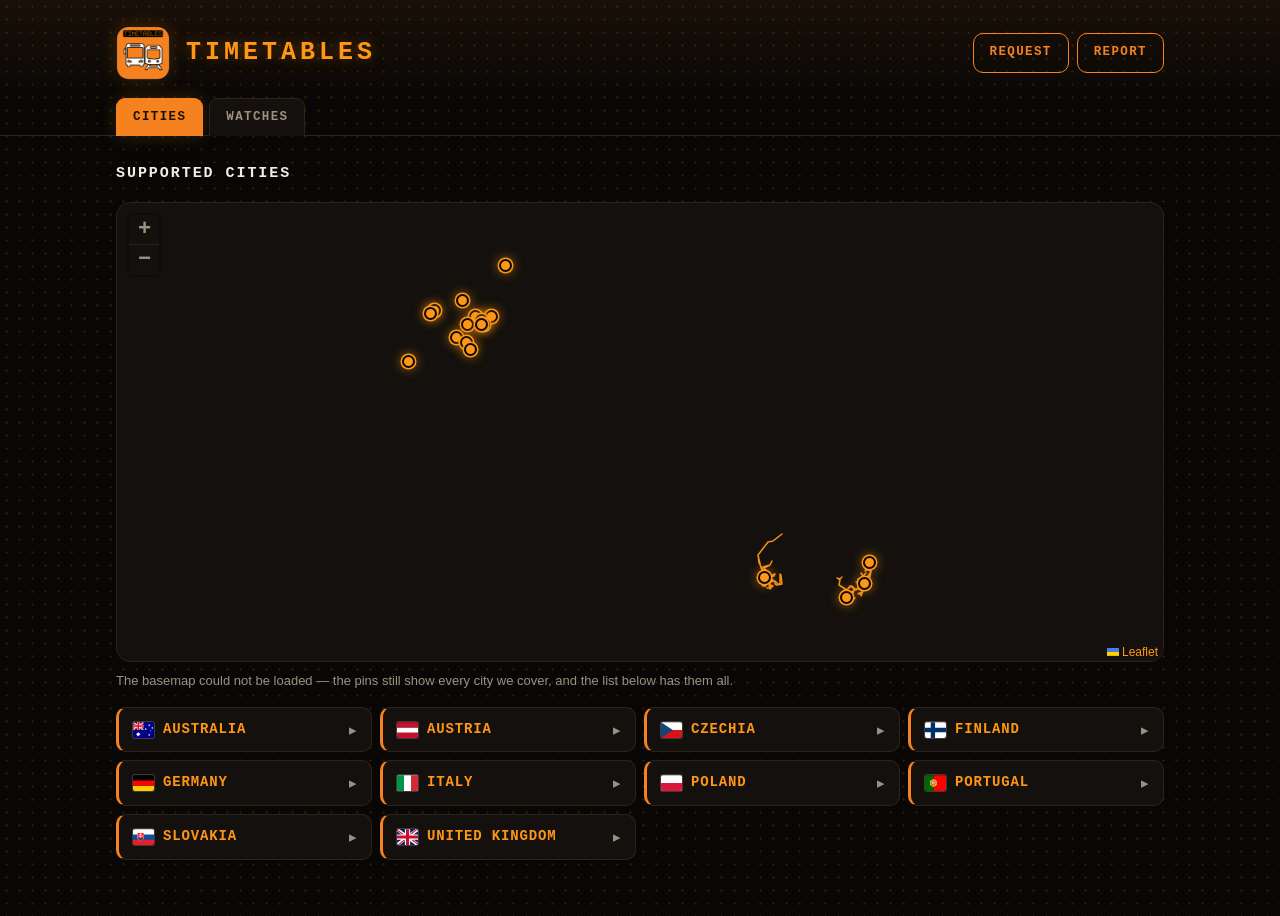
==== commit c28927e1: "Update support page" ====
--- a/index.html
+++ b/index.html
@@ -143,6 +143,12 @@
             </span>
           </summary>
           <ul class="country-cities">
+            <li class="city" data-id="DEU-hamburg" data-lat="53.5511" data-lon="9.9937">
+              <button type="button" class="city-row">
+                <span class="city-name">Hamburg</span>
+                <span class="city-meta"></span>
+              </button>
+            </li>
             <li class="city" data-id="DEU-munich" data-lat="48.1374" data-lon="11.5755">
               <button type="button" class="city-row">
                 <span class="city-name">München</span>
@@ -3958,7 +3964,7 @@
 
 <script src="assets/vendor/leaflet/leaflet.js"></script>
 <script>
-window.CITIES = [{"id": "SVK-bratislava", "lat": 48.1486, "lon": 17.1077, "name": "Bratislava", "outline": {"focus": [[48.02, 16.96], [48.26, 17.24]], "ring": [[48.0, 17.14], [48.0, 17.26], [48.24, 17.24], [48.28, 17.06], [48.26, 16.94], [48.16, 16.94], [48.12, 16.98], [48.12, 17.06], [48.04, 17.08], [48.0, 17.14]]}}, {"id": "AUS-brisbane", "lat": -27.4698, "lon": 153.0251, "name": "Brisbane", "outline": {"focus": [[-28.18, 152.7], [-27.04, 153.56]], "ring": [[-28.2, 153.44], [-28.2, 153.58], [-28.14, 153.58], [-28.14, 153.54], [-28.04, 153.46], [-27.94, 153.46], [-27.86, 153.44], [-27.84, 153.4], [-27.76, 153.4], [-27.74, 153.32], [-27.68, 153.32], [-27.68, 153.42], [-27.62, 153.42], [-27.6, 153.36], [-27.54, 153.36], [-27.54, 153.32], [-27.5, 153.32], [-27.5, 153.28], [-27.44, 153.28], [-27.44, 153.22], [-27.36, 153.18], [-27.36, 153.14], [-27.12, 153.14], [-27.1, 153.24], [-27.04, 153.24], [-26.98, 153.1], [-27.02, 152.98], [-26.84, 152.98], [-26.84, 153.18], [-26.66, 153.16], [-26.58, 153.12], [-26.38, 153.14], [-26.34, 153.06], [-26.34, 153.0], [-26.38, 152.98], [-26.36, 152.88], [-26.3, 152.88], [-26.3, 152.8], [-26.14, 152.74], [-26.12, 152.66], [-26.18, 152.66], [-26.34, 152.74], [-26.36, 152.82], [-26.4, 152.82], [-26.42, 152.88], [-26.48, 152.88], [-26.5, 152.92], [-27.04, 152.92], [-27.06, 152.88], [-27.34, 152.9], [-27.34, 152.8], [-27.4, 152.8], [-27.4, 152.88], [-27.5, 152.88], [-27.56, 152.84], [-27.56, 152.72], [-27.42, 152.68], [-27.4, 152.56], [-27.34, 152.56], [-27.24, 152.46], [-27.06, 152.4], [-27.06, 152.34], [-27.14, 152.34], [-27.22, 152.4], [-27.28, 152.4], [-27.3, 152.44], [-27.42, 152.48], [-27.5, 152.56], [-27.5, 152.64], [-27.6, 152.64], [-27.62, 152.42], [-27.56, 152.36], [-27.52, 152.36], [-27.52, 152.1], [-27.58, 152.1], [-27.6, 152.32], [-27.68, 152.36], [-27.7, 152.44], [-27.68, 152.66], [-27.72, 152.9], [-28.02, 152.96], [-28.02, 153.02], [-27.9, 153.02], [-27.86, 153.06], [-27.86, 153.16], [-27.82, 153.16], [-27.82, 153.22], [-27.84, 153.26], [-28.06, 153.28], [-28.2, 153.44]]}}, {"id": "CZE-brno", "lat": 49.1951, "lon": 16.6068, "name": "Brno", "outline": {"focus": [[48.72, 15.72], [49.66, 17.34]], "ring": [[48.64, 16.6], [48.64, 16.68], [48.7, 16.74], [48.72, 16.84], [48.7, 17.0], [48.78, 17.06], [48.78, 17.2], [48.84, 17.26], [48.84, 17.66], [48.9, 17.66], [48.9, 17.62], [48.96, 17.6], [48.96, 17.5], [48.98, 17.44], [49.02, 17.44], [49.02, 17.34], [49.06, 17.34], [49.08, 17.24], [49.28, 17.24], [49.28, 17.2], [49.36, 17.2], [49.4, 16.94], [49.48, 16.92], [49.48, 16.86], [49.54, 16.86], [49.54, 16.82], [49.66, 16.78], [49.68, 16.64], [49.68, 16.48], [49.62, 16.48], [49.62, 16.38], [49.66, 16.38], [49.66, 16.32], [49.56, 16.32], [49.58, 16.14], [49.24, 16.18], [49.24, 16.12], [49.14, 16.12], [49.14, 16.04], [49.06, 16.04], [49.08, 15.78], [49.0, 15.78], [48.98, 15.52], [48.92, 15.52], [48.92, 15.56], [48.84, 15.6], [48.84, 15.9], [48.72, 15.92], [48.74, 16.36], [48.7, 16.36], [48.7, 16.44], [48.78, 16.44], [48.78, 16.56], [48.7, 16.56], [48.7, 16.6], [48.64, 16.6]]}}, {"id": "ITA-firenze", "lat": 43.7696, "lon": 11.2558, "name": "Firenze", "outline": {"focus": [[43.44, 11.0], [44.24, 11.68]], "ring": [[43.42, 11.12], [43.42, 11.18], [43.5, 11.2], [43.5, 11.34], [43.56, 11.42], [43.56, 11.48], [43.48, 11.54], [43.48, 11.64], [43.58, 11.62], [43.58, 11.56], [43.7, 11.56], [43.76, 11.64], [43.86, 11.64], [43.86, 11.7], [43.92, 11.7], [43.96, 11.68], [43.96, 11.5], [44.06, 11.5], [44.06, 11.42], [44.14, 11.42], [44.18, 11.44], [44.18, 11.48], [44.24, 11.48], [44.26, 11.3], [44.18, 11.28], [44.18, 11.22], [44.06, 11.22], [44.02, 11.18], [43.92, 11.16], [43.96, 10.86], [43.92, 10.74], [43.72, 10.62], [43.72, 10.56], [43.86, 10.54], [43.86, 10.48], [43.74, 10.48], [43.74, 10.36], [43.68, 10.36], [43.64, 10.5], [43.64, 10.66], [43.86, 10.78], [43.88, 11.02], [43.8, 11.04], [43.74, 10.92], [43.68, 10.92], [43.66, 11.08], [43.58, 11.08], [43.58, 11.0], [43.52, 11.0], [43.52, 11.12], [43.42, 11.12]]}}, {"id": "FIN-helsinki", "lat": 60.1699, "lon": 24.9384, "name": "Helsinki", "outline": {"focus": [[59.98, 24.02], [60.66, 25.52]], "ring": [[59.96, 24.4], [59.96, 24.48], [60.04, 24.54], [60.04, 24.64], [60.08, 24.64], [60.08, 24.74], [60.12, 24.74], [60.12, 25.08], [60.16, 25.12], [60.18, 25.22], [60.22, 25.22], [60.2, 25.48], [60.24, 25.54], [60.36, 25.5], [60.36, 25.7], [60.42, 25.7], [60.42, 25.56], [60.52, 25.56], [60.54, 25.34], [60.6, 25.34], [60.94, 25.68], [61.0, 25.68], [61.0, 25.62], [60.68, 25.34], [60.64, 25.18], [60.56, 25.08], [60.58, 24.92], [60.74, 24.84], [60.76, 24.76], [60.62, 24.8], [60.58, 24.86], [60.5, 24.86], [60.5, 24.78], [60.38, 24.78], [60.38, 24.62], [60.34, 24.62], [60.36, 24.46], [60.32, 24.46], [60.28, 24.16], [60.24, 24.14], [60.24, 24.06], [60.2, 24.06], [60.2, 24.0], [60.12, 24.02], [60.12, 24.2], [60.06, 24.2], [60.06, 24.32], [60.0, 24.32], [60.0, 24.4], [59.96, 24.4]]}}, {"id": "GBR-isle-of-wight", "lat": 50.701, "lon": -1.2924, "name": "Isle of Wight", "outline": {"focus": [[50.56, -1.58], [50.78, -1.06]], "ring": [[50.54, -1.32], [50.56, -1.16], [50.64, -1.12], [50.66, -1.04], [50.82, -1.06], [50.82, -1.14], [50.76, -1.16], [50.76, -1.24], [50.8, -1.26], [50.8, -1.32], [50.92, -1.38], [50.92, -1.44], [50.74, -1.38], [50.74, -1.5], [50.78, -1.5], [50.78, -1.56], [50.64, -1.6], [50.62, -1.36], [50.54, -1.32]]}}, {"id": "POL-krakow", "lat": 50.0617, "lon": 19.9373, "name": "Krak\u00f3w", "outline": {"focus": [[49.9, 19.58], [50.26, 20.36]], "ring": [[49.88, 19.74], [49.88, 19.94], [49.9, 20.02], [49.94, 20.02], [49.92, 20.18], [49.98, 20.18], [49.98, 20.22], [50.02, 20.24], [50.04, 20.38], [50.12, 20.38], [50.08, 20.22], [50.22, 20.2], [50.22, 20.12], [50.28, 20.12], [50.28, 20.06], [50.22, 20.06], [50.22, 20.0], [50.26, 20.0], [50.26, 19.66], [50.1, 19.66], [50.1, 19.62], [50.04, 19.6], [50.04, 19.56], [49.98, 19.56], [49.94, 19.6], [49.92, 19.74], [49.88, 19.74]]}}, {"id": "PRT-lisbon", "lat": 38.7101, "lon": -9.1395, "name": "Lisbon", "outline": {"focus": [[38.66, -9.26], [38.8, -9.08]], "ring": [[38.64, -9.2], [38.68, -9.08], [38.82, -9.06], [38.82, -9.22], [38.78, -9.26], [38.68, -9.28], [38.64, -9.2]]}}, {"id": "GBR-london", "lat": 51.5074, "lon": -0.1278, "name": "London", "outline": {"focus": [[51.1, -0.78], [51.78, 0.34]], "ring": [[51.08, -0.22], [51.08, -0.14], [51.16, -0.12], [51.16, -0.06], [51.1, -0.06], [51.1, 0.02], [51.24, 0.02], [51.24, 0.18], [51.1, 0.18], [51.08, 0.22], [51.08, 0.3], [51.12, 0.32], [51.14, 0.42], [51.22, 0.42], [51.24, 0.26], [51.32, 0.24], [51.32, 0.3], [51.44, 0.3], [51.44, 0.36], [51.54, 0.36], [51.54, 0.48], [51.6, 0.48], [51.6, 0.42], [51.66, 0.36], [51.64, 0.22], [51.68, 0.2], [51.68, 0.14], [51.72, 0.14], [51.72, -0.14], [51.74, -0.18], [51.8, -0.18], [51.8, -0.32], [51.9, -0.34], [51.9, -0.4], [51.72, -0.4], [51.72, -0.44], [51.68, -0.46], [51.68, -0.54], [51.7, -0.58], [51.74, -0.58], [51.74, -0.64], [51.64, -0.64], [51.7, -0.98], [51.8, -1.14], [51.82, -1.26], [51.8, -1.62], [51.72, -1.62], [51.72, -1.56], [51.76, -1.54], [51.76, -1.32], [51.72, -1.3], [51.72, -1.14], [51.64, -1.02], [51.58, -0.76], [51.48, -0.76], [51.48, -1.0], [51.42, -1.0], [51.4, -0.78], [51.28, -0.78], [51.28, -0.72], [51.32, -0.72], [51.34, -0.66], [51.38, -0.66], [51.38, -0.6], [51.2, -0.6], [51.2, -0.54], [51.26, -0.52], [51.28, -0.46], [51.28, -0.38], [51.2, -0.36], [51.24, -0.24], [51.2, -0.24], [51.2, -0.2], [51.08, -0.22]]}}, {"id": "AUS-melbourne", "lat": -37.8136, "lon": 144.9631, "name": "Melbourne", "outline": {"focus": [[-38.44, 144.52], [-37.46, 145.56]], "ring": [[-38.6, 146.64], [-38.6, 146.7], [-38.46, 146.74], [-38.42, 146.78], [-38.26, 146.76], [-38.18, 146.8], [-38.14, 147.08], [-38.02, 147.1], [-37.98, 147.14], [-37.88, 147.62], [-37.86, 147.66], [-37.8, 147.66], [-37.92, 147.1], [-37.94, 147.06], [-38.08, 147.02], [-38.12, 146.76], [-38.26, 146.7], [-38.26, 146.6], [-38.16, 146.6], [-38.12, 146.52], [-38.12, 146.32], [-38.14, 146.22], [-38.18, 146.2], [-38.18, 146.06], [-38.16, 146.0], [-38.12, 146.0], [-38.1, 145.96], [-38.06, 145.56], [-37.92, 145.58], [-37.9, 145.46], [-37.82, 145.46], [-37.82, 145.66], [-37.78, 145.68], [-37.76, 145.8], [-37.7, 145.8], [-37.72, 145.58], [-37.66, 145.58], [-37.62, 145.66], [-37.56, 145.7], [-37.54, 145.78], [-37.48, 145.78], [-37.44, 145.74], [-37.28, 145.74], [-37.26, 145.94], [-37.2, 145.94], [-37.22, 145.74], [-37.16, 145.74], [-37.16, 145.68], [-37.5, 145.68], [-37.62, 145.54], [-37.62, 145.34], [-37.7, 145.34], [-37.7, 145.26], [-37.66, 145.26], [-37.66, 145.22], [-37.6, 145.22], [-37.6, 145.18], [-37.52, 145.18], [-37.56, 145.38], [-37.5, 145.38], [-37.44, 145.2], [-37.48, 145.08], [-37.52, 145.08], [-37.52, 145.02], [-37.44, 145.02], [-37.42, 145.06], [-37.24, 145.06], [-37.14, 145.14], [-37.06, 145.14], [-37.06, 145.18], [-36.98, 145.2], [-36.92, 145.26], [-36.86, 145.26], [-36.82, 145.22], [-36.74, 145.22], [-36.68, 145.26], [-36.68, 145.34], [-36.78, 145.52], [-36.78, 145.6], [-36.66, 145.72], [-36.6, 145.98], [-36.52, 146.08], [-36.5, 146.16], [-36.46, 146.18], [-36.46, 146.22], [-36.42, 146.24], [-36.4, 146.32], [-36.22, 146.48], [-36.14, 146.92], [-36.12, 146.96], [-36.06, 146.96], [-36.14, 146.48], [-36.34, 146.28], [-36.36, 146.2], [-36.44, 146.12], [-36.46, 146.04], [-36.54, 145.94], [-36.58, 145.72], [-36.7, 145.58], [-36.7, 145.52], [-36.6, 145.32], [-36.44, 145.36], [-36.42, 145.44], [-36.36, 145.44], [-36.36, 145.32], [-36.56, 145.22], [-36.62, 145.22], [-36.74, 145.14], [-36.92, 145.18], [-36.94, 145.14], [-36.98, 145.14], [-36.96, 145.0], [-37.04, 145.0], [-37.06, 145.06], [-37.14, 145.06], [-37.26, 144.98], [-37.26, 144.9], [-37.32, 144.9], [-37.34, 144.94], [-37.44, 144.94], [-37.44, 144.9], [-37.5, 144.9], [-37.5, 144.86], [-37.6, 144.86], [-37.6, 144.78], [-37.46, 144.78], [-37.42, 144.6], [-37.26, 144.52], [-37.12, 144.36], [-37.12, 144.32], [-37.06, 144.28], [-37.06, 144.24], [-36.84, 144.26], [-36.84, 144.4], [-36.7, 144.38], [-36.64, 144.54], [-36.44, 144.7], [-36.2, 144.78], [-36.1, 144.78], [-36.1, 144.72], [-36.32, 144.68], [-36.46, 144.6], [-36.5, 144.54], [-36.54, 144.54], [-36.6, 144.46], [-36.64, 144.26], [-36.32, 144.26], [-36.28, 144.22], [-36.16, 144.2], [-35.9, 144.08], [-35.88, 144.04], [-35.72, 143.98], [-35.54, 143.78], [-35.5, 143.78], [-35.32, 143.6], [-35.32, 143.54], [-35.38, 143.54], [-35.76, 143.92], [-36.36, 144.2], [-36.72, 144.2], [-36.72, 144.16], [-36.78, 144.16], [-36.78, 144.2], [-37.1, 144.18], [-37.18, 144.32], [-37.24, 144.36], [-37.24, 144.4], [-37.48, 144.56], [-37.5, 144.66], [-37.62, 144.66], [-37.64, 144.46], [-37.58, 144.24], [-37.44, 144.16], [-37.28, 144.16], [-37.28, 144.1], [-37.38, 144.08], [-37.54, 144.12], [-37.52, 143.92], [-37.38, 143.92], [-37.28, 143.8], [-37.2, 143.76], [-37.02, 143.78], [-37.02, 143.72], [-37.12, 143.68], [-37.2, 143.68], [-37.32, 143.74], [-37.38, 143.82], [-37.44, 143.82], [-37.44, 143.76], [-37.5, 143.76], [-37.46, 143.56], [-37.3, 143.12], [-37.3, 143.04], [-37.26, 142.98], [-37.26, 142.9], [-37.32, 142.9], [-37.58, 143.78], [-37.62, 143.78], [-37.66, 143.86], [-37.7, 143.86], [-37.7, 143.92], [-37.6, 143.92], [-37.6, 144.04], [-37.62, 144.08], [-37.66, 144.08], [-37.62, 144.2], [-37.66, 144.24], [-37.68, 144.36], [-37.72, 144.38], [-37.7, 144.52], [-37.82, 144.52], [-37.82, 144.56], [-37.92, 144.56], [-37.96, 144.6], [-37.96, 144.66], [-38.0, 144.66], [-38.0, 144.74], [-37.94, 144.74], [-37.94, 144.82], [-37.9, 144.82], [-37.9, 144.94], [-38.0, 144.98], [-38.06, 145.08], [-38.14, 145.08], [-38.18, 145.06], [-38.18, 145.0], [-38.3, 144.96], [-38.34, 144.8], [-38.28, 144.72], [-38.08, 144.72], [-38.08, 144.6], [-38.12, 144.58], [-38.14, 144.42], [-38.06, 144.42], [-38.06, 144.5], [-38.02, 144.52], [-37.94, 144.52], [-37.94, 144.46], [-37.98, 144.46], [-37.98, 144.36], [-38.04, 144.32], [-38.02, 144.14], [-38.22, 143.98], [-38.26, 143.84], [-38.3, 143.8], [-38.32, 143.58], [-38.2, 143.2], [-38.2, 142.86], [-38.36, 142.54], [-38.36, 142.44], [-38.42, 142.44], [-38.42, 142.58], [-38.26, 142.9], [-38.26, 143.16], [-38.38, 143.54], [-38.36, 143.84], [-38.32, 143.88], [-38.28, 144.02], [-38.1, 144.16], [-38.1, 144.24], [-38.2, 144.28], [-38.38, 144.26], [-38.38, 144.34], [-38.3, 144.38], [-38.3, 144.58], [-38.32, 144.68], [-38.36, 144.68], [-38.4, 144.78], [-38.46, 144.8], [-38.46, 144.86], [-38.4, 144.86], [-38.38, 145.0], [-38.5, 144.98], [-38.5, 145.06], [-38.42, 145.1], [-38.4, 145.26], [-38.34, 145.26], [-38.34, 145.22], [-38.24, 145.22], [-38.24, 145.42], [-38.12, 145.42], [-38.12, 145.72], [-38.24, 146.02], [-38.22, 146.36], [-38.3, 146.36], [-38.34, 146.24], [-38.42, 146.24], [-38.42, 146.3], [-38.38, 146.3], [-38.36, 146.34], [-38.36, 146.46], [-38.32, 146.46], [-38.32, 146.68], [-38.48, 146.68], [-38.52, 146.64], [-38.6, 146.64]]}}, {"id": "DEU-munich", "lat": 48.1374, "lon": 11.5755, "name": "M\u00fcnchen", "outline": {"focus": [[47.56, 10.76], [48.86, 12.64]], "ring": [[47.38, 11.54], [47.38, 11.6], [47.48, 11.6], [47.48, 11.54], [47.54, 11.54], [47.58, 11.58], [47.58, 11.72], [47.62, 11.78], [47.6, 11.92], [47.66, 11.92], [47.66, 11.98], [47.56, 11.98], [47.56, 12.04], [47.46, 12.04], [47.46, 12.1], [47.54, 12.14], [47.54, 12.2], [47.58, 12.2], [47.62, 12.28], [47.76, 12.36], [47.76, 12.42], [47.64, 12.44], [47.64, 12.52], [47.8, 12.5], [47.82, 12.66], [47.9, 12.66], [47.94, 12.62], [47.94, 12.56], [48.06, 12.58], [48.06, 12.5], [48.12, 12.5], [48.14, 12.56], [48.2, 12.58], [48.2, 12.72], [48.26, 12.72], [48.26, 12.6], [48.4, 12.62], [48.46, 12.58], [48.58, 12.58], [48.58, 12.54], [48.74, 12.56], [48.74, 12.52], [48.78, 12.52], [48.78, 12.38], [48.74, 12.38], [48.74, 12.28], [48.8, 12.28], [48.8, 12.22], [48.86, 12.22], [48.88, 12.02], [48.82, 12.02], [48.8, 11.94], [48.76, 11.94], [48.76, 11.78], [48.62, 11.74], [48.62, 11.68], [48.54, 11.64], [48.54, 11.58], [48.5, 11.58], [48.5, 11.52], [48.46, 11.48], [48.46, 11.36], [48.5, 11.34], [48.5, 11.1], [48.42, 11.1], [48.42, 11.02], [48.3, 11.06], [48.3, 10.94], [48.2, 10.9], [48.18, 10.78], [48.08, 10.78], [48.06, 10.68], [48.0, 10.68], [48.0, 10.76], [47.86, 10.76], [47.82, 10.72], [47.68, 10.74], [47.68, 10.7], [47.6, 10.7], [47.6, 10.64], [47.68, 10.64], [47.66, 10.48], [47.58, 10.48], [47.58, 10.52], [47.52, 10.58], [47.52, 10.68], [47.46, 10.68], [47.44, 10.84], [47.5, 10.86], [47.5, 10.96], [47.42, 10.96], [47.46, 11.1], [47.46, 11.24], [47.42, 11.24], [47.42, 11.3], [47.58, 11.34], [47.58, 11.4], [47.46, 11.42], [47.42, 11.54], [47.38, 11.54]]}}, {"id": "AUS-perth", "lat": -31.9523, "lon": 115.8613, "name": "Perth", "outline": {"focus": [[-32.68, 115.58], [-31.48, 116.4]], "ring": [[-35.1, 117.82], [-35.1, 117.92], [-35.06, 117.92], [-35.02, 117.98], [-34.96, 117.98], [-34.88, 118.18], [-34.8, 118.2], [-34.8, 118.14], [-34.92, 117.94], [-34.92, 117.84], [-34.88, 117.84], [-34.72, 117.72], [-34.64, 117.72], [-34.38, 117.58], [-34.28, 117.58], [-34.24, 117.62], [-34.1, 117.66], [-34.06, 117.7], [-33.98, 117.94], [-33.98, 118.06], [-34.06, 118.22], [-34.06, 118.32], [-34.0, 118.48], [-33.96, 118.9], [-34.2, 118.9], [-34.46, 118.58], [-34.52, 118.58], [-34.52, 118.64], [-34.24, 118.96], [-33.9, 118.96], [-33.92, 118.58], [-33.98, 118.36], [-33.98, 118.22], [-33.9, 118.06], [-33.9, 117.96], [-33.98, 117.78], [-33.98, 117.68], [-33.8, 117.66], [-33.68, 117.6], [-33.52, 117.44], [-33.34, 117.42], [-33.34, 117.8], [-33.26, 117.92], [-33.26, 117.98], [-33.14, 118.22], [-33.12, 119.06], [-33.06, 119.12], [-33.04, 119.2], [-33.0, 119.22], [-33.0, 119.26], [-32.96, 119.28], [-32.9, 119.42], [-32.86, 119.44], [-32.86, 119.52], [-33.3, 119.74], [-33.52, 119.96], [-33.58, 119.96], [-33.66, 119.6], [-33.72, 119.6], [-33.64, 120.02], [-33.98, 120.1], [-33.98, 120.16], [-33.64, 120.1], [-33.64, 120.32], [-33.7, 120.52], [-33.74, 120.88], [-33.8, 121.04], [-33.8, 121.16], [-33.76, 121.26], [-33.76, 121.5], [-33.7, 121.8], [-33.76, 121.84], [-33.9, 121.84], [-33.88, 121.94], [-33.8, 121.94], [-33.58, 121.82], [-33.02, 121.68], [-32.16, 121.8], [-32.04, 121.72], [-31.72, 121.74], [-31.4, 121.56], [-31.32, 121.56], [-31.24, 121.64], [-31.24, 121.7], [-31.18, 121.7], [-30.8, 121.52], [-30.7, 121.52], [-30.68, 121.42], [-30.76, 121.42], [-30.82, 121.34], [-30.82, 121.12], [-30.92, 121.12], [-30.98, 121.14], [-30.98, 121.2], [-30.88, 121.2], [-30.88, 121.38], [-30.84, 121.4], [-30.84, 121.48], [-31.14, 121.6], [-31.2, 121.6], [-31.3, 121.48], [-31.38, 121.48], [-31.72, 121.66], [-32.04, 121.64], [-32.16, 121.72], [-32.38, 121.72], [-32.9, 121.62], [-33.06, 121.62], [-33.54, 121.76], [-33.64, 121.76], [-33.7, 121.46], [-33.72, 121.0], [-33.68, 120.92], [-33.64, 120.56], [-33.58, 120.36], [-33.56, 120.06], [-33.48, 120.02], [-33.26, 119.8], [-32.98, 119.68], [-32.96, 119.64], [-32.78, 119.56], [-32.72, 119.48], [-32.64, 119.44], [-32.64, 119.38], [-32.8, 119.42], [-33.06, 119.02], [-33.08, 118.18], [-33.2, 117.94], [-33.2, 117.88], [-33.28, 117.76], [-33.28, 117.38], [-33.1, 117.32], [-32.98, 117.26], [-32.96, 117.22], [-32.76, 117.22], [-32.68, 117.16], [-32.48, 117.12], [-32.3, 117.02], [-32.22, 117.02], [-32.16, 116.98], [-32.0, 116.98], [-32.02, 117.18], [-32.08, 117.28], [-32.06, 117.42], [-32.1, 117.44], [-32.12, 117.52], [-32.16, 117.54], [-32.24, 117.7], [-32.34, 117.8], [-32.44, 118.02], [-32.44, 118.08], [-32.48, 118.12], [-32.48, 118.18], [-32.58, 118.18], [-32.6, 118.14], [-32.7, 118.12], [-32.68, 118.2], [-32.52, 118.28], [-32.52, 118.76], [-32.48, 118.9], [-32.42, 118.9], [-32.42, 118.8], [-32.46, 118.72], [-32.46, 118.26], [-32.42, 118.22], [-32.34, 117.96], [-31.98, 117.42], [-32.0, 117.26], [-31.96, 117.22], [-31.94, 117.04], [-31.66, 117.04], [-31.66, 117.82], [-31.64, 117.94], [-31.56, 118.08], [-31.42, 118.64], [-31.4, 118.92], [-31.36, 118.98], [-31.34, 119.12], [-31.22, 119.36], [-30.86, 119.54], [-30.8, 119.54], [-30.82, 119.46], [-31.18, 119.3], [-31.3, 119.02], [-31.36, 118.6], [-31.5, 118.04], [-31.58, 117.9], [-31.6, 117.78], [-31.6, 117.02], [-31.24, 116.84], [-31.0, 116.8], [-30.96, 116.76], [-30.56, 116.8], [-30.4, 116.7], [-30.22, 116.7], [-30.08, 116.66], [-29.44, 116.34], [-29.18, 116.02], [-28.9, 115.9], [-28.84, 115.82], [-28.58, 115.8], [-28.5, 115.82], [-28.48, 115.88], [-28.34, 117.1], [-28.08, 117.88], [-27.44, 117.92], [-27.38, 117.98], [-27.3, 118.0], [-27.28, 118.04], [-27.24, 118.04], [-27.22, 118.08], [-27.14, 118.1], [-27.1, 118.16], [-27.06, 118.16], [-26.94, 118.28], [-26.9, 118.28], [-26.68, 118.48], [-26.56, 118.52], [-26.56, 118.46], [-26.6, 118.42], [-26.64, 118.42], [-26.76, 118.3], [-26.8, 118.3], [-26.86, 118.22], [-26.9, 118.22], [-27.02, 118.1], [-27.06, 118.1], [-27.1, 118.04], [-27.18, 118.02], [-27.2, 117.98], [-27.34, 117.92], [-27.4, 117.86], [-27.88, 117.84], [-28.04, 117.8], [-28.28, 117.06], [-28.42, 115.84], [-28.5, 115.48], [-28.56, 115.48], [-28.52, 115.74], [-28.82, 115.72], [-28.94, 115.84], [-29.22, 115.96], [-29.48, 116.28], [-30.12, 116.6], [-30.26, 116.64], [-30.44, 116.64], [-30.6, 116.74], [-30.72, 116.74], [-30.84, 116.68], [-30.94, 116.68], [-31.04, 116.74], [-31.28, 116.78], [-31.64, 116.98], [-31.9, 116.94], [-31.88, 116.82], [-31.84, 116.78], [-31.62, 116.7], [-31.66, 116.52], [-31.52, 116.5], [-31.52, 116.44], [-31.72, 116.46], [-31.72, 116.36], [-31.84, 116.24], [-31.84, 116.08], [-31.62, 116.06], [-31.4, 116.12], [-31.36, 116.18], [-31.3, 116.2], [-31.06, 116.24], [-30.66, 116.24], [-30.62, 116.06], [-30.4, 116.06], [-30.2, 116.1], [-30.0, 116.1], [-29.86, 116.06], [-29.78, 115.98], [-29.68, 115.94], [-29.64, 115.88], [-29.6, 115.88], [-29.56, 115.82], [-29.52, 115.82], [-29.4, 115.64], [-29.28, 115.6], [-29.16, 115.48], [-29.16, 115.42], [-29.22, 115.42], [-29.32, 115.54], [-29.44, 115.58], [-29.56, 115.76], [-29.6, 115.76], [-29.72, 115.88], [-29.76, 115.88], [-29.86, 115.98], [-29.96, 116.02], [-30.16, 116.04], [-30.68, 115.98], [-30.72, 116.18], [-31.02, 116.18], [-31.32, 116.12], [-31.34, 115.98], [-31.32, 115.92], [-30.96, 115.76], [-30.92, 115.7], [-30.88, 115.7], [-30.84, 115.64], [-30.8, 115.64], [-30.76, 115.58], [-30.68, 115.54], [-30.52, 115.5], [-30.36, 115.52], [-30.18, 115.4], [-29.6, 115.26], [-29.38, 115.02], [-28.94, 114.8], [-28.84, 114.68], [-28.3, 114.66], [-28.0, 114.7], [-27.9, 114.64], [-27.7, 114.2], [-26.5, 114.0], [-26.4, 113.96], [-26.16, 113.94], [-26.06, 113.9], [-25.82, 113.88], [-25.72, 113.84], [-25.6, 113.84], [-25.5, 113.8], [-25.26, 113.78], [-25.16, 113.74], [-24.9, 113.72], [-24.64, 113.94], [-24.6, 113.94], [-24.56, 114.0], [-24.52, 114.0], [-24.48, 114.06], [-24.44, 114.06], [-24.4, 114.12], [-24.36, 114.12], [-24.32, 114.18], [-24.28, 114.18], [-24.24, 114.24], [-24.2, 114.24], [-24.16, 114.3], [-24.12, 114.3], [-24.08, 114.36], [-24.04, 114.36], [-24.0, 114.42], [-23.96, 114.42], [-23.92, 114.48], [-23.88, 114.48], [-23.84, 114.54], [-23.8, 114.54], [-23.76, 114.6], [-23.72, 114.6], [-23.68, 114.66], [-23.64, 114.66], [-23.6, 114.72], [-23.56, 114.72], [-23.52, 114.78], [-23.48, 114.78], [-23.44, 114.84], [-23.4, 114.84], [-23.36, 114.9], [-23.32, 114.9], [-23.28, 114.96], [-23.24, 114.96], [-23.2, 115.02], [-23.16, 115.02], [-23.12, 115.08], [-23.08, 115.08], [-23.04, 115.14], [-23.0, 115.14], [-22.96, 115.2], [-22.92, 115.2], [-22.88, 115.26], [-22.78, 115.3], [-22.5, 115.54], [-22.46, 115.54], [-22.34, 115.66], [-22.3, 115.66], [-22.02, 115.9], [-21.98, 115.9], [-21.78, 116.08], [-21.74, 116.08], [-21.7, 116.14], [-21.66, 116.14], [-21.38, 116.38], [-21.34, 116.38], [-21.14, 116.56], [-21.1, 116.56], [-21.06, 116.62], [-21.02, 116.62], [-20.9, 116.74], [-20.86, 116.74], [-20.82, 116.8], [-20.78, 116.8], [-20.76, 116.92], [-20.8, 117.04], [-20.8, 117.18], [-20.66, 117.2], [-20.54, 117.68], [-20.54, 117.78], [-20.46, 118.02], [-20.46, 118.12], [-20.4, 118.28], [-20.4, 118.38], [-20.36, 118.46], [-20.36, 118.56], [-20.44, 118.56], [-20.46, 118.64], [-20.34, 118.64], [-20.32, 118.72], [-20.28, 118.74], [-20.28, 118.78], [-20.08, 119.04], [-20.08, 119.08], [-19.92, 119.28], [-19.88, 119.38], [-19.84, 119.4], [-19.84, 119.44], [-19.76, 119.52], [-19.74, 119.6], [-19.7, 119.62], [-19.54, 119.9], [-19.38, 120.1], [-19.34, 120.2], [-19.3, 120.22], [-19.18, 120.44], [-19.14, 120.46], [-19.14, 120.5], [-19.1, 120.52], [-19.1, 120.56], [-18.9, 120.82], [-18.9, 120.86], [-18.74, 121.06], [-18.7, 121.16], [-18.66, 121.18], [-18.66, 121.22], [-18.58, 121.3], [-18.56, 121.38], [-18.4, 121.58], [-18.36, 121.68], [-18.32, 121.7], [-18.32, 121.74], [-18.16, 121.94], [-18.12, 122.04], [-18.08, 122.06], [-18.08, 122.1], [-18.04, 122.12], [-18.04, 122.16], [-18.0, 122.18], [-18.0, 122.28], [-17.92, 122.28], [-17.9, 122.24], [-17.9, 122.18], [-17.94, 122.18], [-18.1, 121.9], [-18.26, 121.7], [-18.3, 121.6], [-18.34, 121.58], [-18.46, 121.36], [-18.5, 121.34], [-18.52, 121.26], [-18.56, 121.24], [-18.56, 121.2], [-18.6, 121.18], [-18.6, 121.14], [-18.64, 121.12], [-18.64, 121.08], [-18.68, 121.06], [-18.68, 121.02], [-18.72, 121.0], [-18.72, 120.96], [-18.76, 120.94], [-18.76, 120.9], [-18.8, 120.88], [-18.8, 120.84], [-18.84, 120.82], [-18.84, 120.78], [-18.88, 120.76], [-18.88, 120.72], [-18.92, 120.7], [-18.92, 120.66], [-18.96, 120.64], [-18.96, 120.6], [-19.0, 120.58], [-19.0, 120.54], [-19.04, 120.52], [-19.04, 120.48], [-19.08, 120.46], [-19.08, 120.42], [-19.12, 120.4], [-19.28, 120.12], [-19.44, 119.92], [-19.48, 119.82], [-19.52, 119.8], [-19.64, 119.58], [-19.68, 119.56], [-19.7, 119.48], [-19.74, 119.46], [-19.74, 119.42], [-19.78, 119.4], [-19.78, 119.36], [-19.82, 119.34], [-19.82, 119.3], [-19.86, 119.28], [-19.86, 119.24], [-19.9, 119.22], [-19.9, 119.18], [-19.94, 119.16], [-19.94, 119.12], [-19.98, 119.1], [-19.98, 119.06], [-20.02, 119.04], [-20.02, 119.0], [-20.06, 118.98], [-20.06, 118.94], [-20.1, 118.92], [-20.1, 118.88], [-20.14, 118.86], [-20.14, 118.82], [-20.28, 118.64], [-20.28, 118.5], [-20.34, 118.34], [-20.34, 118.24], [-20.4, 118.08], [-20.4, 117.98], [-20.48, 117.74], [-20.58, 117.22], [-20.64, 117.12], [-20.72, 117.12], [-20.7, 116.78], [-20.64, 116.74], [-20.64, 116.68], [-20.7, 116.68], [-20.72, 116.72], [-20.8, 116.72], [-20.82, 116.68], [-20.86, 116.68], [-21.14, 116.44], [-21.18, 116.44], [-21.3, 116.32], [-21.34, 116.32], [-21.62, 116.08], [-21.66, 116.08], [-21.86, 115.9], [-21.9, 115.9], [-21.94, 115.84], [-21.98, 115.84], [-22.26, 115.6], [-22.3, 115.6], [-22.5, 115.42], [-22.54, 115.42], [-22.58, 115.36], [-22.7, 115.3], [-22.74, 115.24], [-22.84, 115.2], [-23.12, 114.96], [-23.16, 114.96], [-23.28, 114.84], [-23.32, 114.84], [-23.6, 114.6], [-23.64, 114.6], [-23.84, 114.42], [-23.88, 114.42], [-23.92, 114.36], [-23.96, 114.36], [-24.24, 114.12], [-24.28, 114.12], [-24.48, 113.94], [-24.52, 113.94], [-24.56, 113.88], [-24.6, 113.88], [-24.72, 113.76], [-24.76, 113.76], [-24.8, 113.7], [-24.84, 113.7], [-24.84, 113.62], [-25.64, 113.78], [-25.76, 113.78], [-25.86, 113.82], [-26.1, 113.84], [-26.2, 113.88], [-26.44, 113.9], [-26.54, 113.94], [-26.78, 113.96], [-26.88, 114.0], [-27.0, 114.0], [-27.1, 114.04], [-27.34, 114.06], [-27.44, 114.1], [-27.68, 114.12], [-27.76, 114.16], [-27.96, 114.6], [-28.1, 114.64], [-28.26, 114.6], [-28.64, 114.6], [-28.82, 114.56], [-28.98, 114.74], [-29.06, 114.76], [-29.22, 114.88], [-29.34, 114.9], [-29.64, 115.2], [-29.7, 115.22], [-29.82, 115.22], [-29.92, 114.96], [-29.98, 114.94], [-30.12, 114.94], [-30.3, 115.02], [-30.54, 115.04], [-30.54, 115.1], [-30.38, 115.1], [-30.02, 115.0], [-29.96, 115.04], [-29.92, 115.12], [-29.9, 115.26], [-30.22, 115.34], [-30.34, 115.4], [-30.36, 115.44], [-30.56, 115.44], [-30.64, 115.48], [-30.76, 115.48], [-30.94, 115.32], [-31.04, 115.3], [-31.04, 115.36], [-30.9, 115.44], [-30.88, 115.48], [-30.84, 115.48], [-30.82, 115.56], [-30.96, 115.64], [-31.0, 115.7], [-31.36, 115.86], [-31.42, 116.04], [-31.72, 116.0], [-31.72, 115.96], [-31.76, 115.94], [-31.76, 115.86], [-31.66, 115.84], [-31.66, 115.76], [-31.5, 115.68], [-31.5, 115.64], [-31.46, 115.64], [-31.46, 115.56], [-31.54, 115.56], [-31.54, 115.6], [-31.6, 115.6], [-31.6, 115.64], [-31.66, 115.64], [-31.76, 115.7], [-32.1, 115.74], [-32.24, 115.74], [-32.24, 115.68], [-32.34, 115.68], [-32.34, 115.72], [-32.48, 115.72], [-32.56, 115.6], [-32.68, 115.6], [-32.74, 115.64], [-32.82, 115.64], [-32.82, 115.7], [-32.62, 115.68], [-32.64, 115.84], [-32.76, 115.84], [-32.8, 115.88], [-33.04, 115.86], [-33.04, 115.76], [-33.0, 115.76], [-33.0, 115.7], [-33.24, 115.7], [-33.3, 115.66], [-33.3, 115.6], [-33.54, 115.52], [-33.62, 115.34], [-33.62, 115.2], [-33.56, 115.12], [-33.56, 115.06], [-33.62, 115.06], [-33.62, 115.0], [-33.88, 115.0], [-33.88, 115.04], [-33.98, 115.04], [-34.02, 115.08], [-34.26, 115.08], [-34.34, 115.12], [-34.34, 115.18], [-34.26, 115.18], [-34.22, 115.14], [-33.84, 115.12], [-33.82, 115.06], [-33.68, 115.06], [-33.7, 115.38], [-33.66, 115.4], [-33.58, 115.6], [-33.48, 115.62], [-33.48, 115.68], [-33.56, 115.74], [-33.58, 115.8], [-33.74, 115.88], [-33.8, 115.88], [-33.94, 115.74], [-34.0, 115.74], [-34.0, 115.8], [-33.84, 115.92], [-33.84, 116.0], [-34.04, 116.14], [-34.34, 116.12], [-34.42, 116.02], [-34.4, 115.82], [-34.46, 115.82], [-34.48, 116.02], [-34.66, 116.1], [-34.66, 116.16], [-34.6, 116.16], [-34.52, 116.1], [-34.42, 116.12], [-34.42, 116.2], [-34.6, 116.36], [-34.6, 116.42], [-34.54, 116.42], [-34.34, 116.2], [-34.08, 116.22], [-33.92, 116.16], [-33.7, 115.96], [-33.7, 115.92], [-33.54, 115.86], [-33.44, 115.72], [-33.36, 115.72], [-33.34, 115.84], [-33.3, 115.84], [-33.36, 116.1], [-33.56, 116.08], [-33.76, 116.3], [-33.8, 116.3], [-33.86, 116.36], [-33.86, 116.42], [-33.8, 116.42], [-33.76, 116.36], [-33.72, 116.36], [-33.54, 116.16], [-33.32, 116.18], [-33.22, 115.88], [-33.22, 115.78], [-33.18, 115.76], [-33.1, 115.76], [-33.1, 115.92], [-32.94, 115.92], [-32.9, 115.96], [-32.8, 115.96], [-32.72, 115.9], [-32.64, 115.9], [-32.54, 116.0], [-32.48, 116.0], [-32.48, 115.94], [-32.54, 115.9], [-32.54, 115.82], [-32.4, 115.82], [-32.4, 115.86], [-32.22, 115.88], [-32.22, 115.94], [-32.26, 115.96], [-32.4, 115.94], [-32.36, 116.1], [-32.3, 116.1], [-32.28, 116.04], [-32.18, 116.04], [-32.14, 116.12], [-31.94, 116.12], [-31.94, 116.24], [-31.9, 116.24], [-31.9, 116.3], [-31.86, 116.36], [-31.82, 116.36], [-31.82, 116.42], [-31.78, 116.42], [-31.72, 116.66], [-31.92, 116.74], [-31.96, 116.92], [-32.16, 116.9], [-32.2, 116.94], [-32.4, 116.98], [-32.52, 117.06], [-32.72, 117.1], [-32.76, 117.14], [-32.9, 117.14], [-32.98, 116.96], [-32.98, 116.88], [-32.72, 116.58], [-32.68, 116.58], [-32.62, 116.5], [-32.56, 116.48], [-32.56, 116.42], [-32.62, 116.42], [-32.72, 116.52], [-32.76, 116.52], [-33.06, 116.86], [-33.06, 116.94], [-32.98, 117.1], [-32.98, 117.16], [-33.02, 117.2], [-33.2, 117.28], [-33.28, 117.28], [-33.3, 117.0], [-33.62, 117.06], [-33.86, 117.14], [-33.86, 117.2], [-33.36, 117.08], [-33.34, 117.32], [-33.56, 117.38], [-33.72, 117.54], [-33.96, 117.62], [-34.06, 117.62], [-34.14, 117.56], [-34.2, 117.56], [-34.16, 117.44], [-34.08, 117.38], [-34.08, 117.32], [-34.14, 117.32], [-34.3, 117.52], [-34.48, 117.54], [-34.8, 117.7], [-34.9, 117.7], [-34.96, 117.58], [-34.94, 116.7], [-35.0, 116.7], [-35.0, 117.38], [-35.04, 117.46], [-35.04, 117.58], [-34.96, 117.7], [-34.96, 117.8], [-35.1, 117.82]]}}, {"id": "CZE-praha", "lat": 50.0875, "lon": 14.4213, "name": "Praha", "outline": {"focus": [[49.34, 13.44], [50.74, 15.62]], "ring": [[48.98, 13.98], [49.02, 14.1], [49.12, 14.1], [49.12, 14.2], [49.16, 14.24], [49.34, 14.2], [49.36, 14.08], [49.5, 14.1], [49.5, 14.18], [49.46, 14.18], [49.46, 14.26], [49.4, 14.36], [49.4, 14.42], [49.46, 14.42], [49.46, 14.52], [49.42, 14.52], [49.42, 14.6], [49.38, 14.62], [49.38, 14.72], [49.44, 14.78], [49.46, 14.88], [49.5, 14.88], [49.5, 14.96], [49.44, 14.98], [49.44, 15.04], [49.52, 15.06], [49.52, 15.14], [49.42, 15.16], [49.4, 15.26], [49.46, 15.26], [49.46, 15.22], [49.54, 15.22], [49.58, 15.26], [49.64, 15.26], [49.68, 15.32], [49.76, 15.34], [49.78, 15.56], [49.72, 15.64], [49.68, 15.64], [49.68, 15.72], [49.74, 15.72], [49.82, 15.64], [49.82, 15.6], [49.92, 15.6], [49.92, 15.82], [49.98, 15.82], [49.98, 15.5], [50.02, 15.46], [50.1, 15.46], [50.28, 15.52], [50.3, 15.38], [50.46, 15.4], [50.48, 15.22], [50.54, 15.22], [50.54, 15.48], [50.46, 15.48], [50.46, 15.6], [50.34, 15.6], [50.34, 15.66], [50.4, 15.76], [50.4, 15.84], [50.46, 15.84], [50.46, 15.68], [50.52, 15.62], [50.64, 15.66], [50.64, 15.76], [50.6, 15.76], [50.54, 15.88], [50.54, 15.94], [50.6, 15.94], [50.64, 15.84], [50.7, 15.84], [50.72, 15.8], [50.72, 15.64], [50.76, 15.64], [50.76, 15.46], [50.82, 15.44], [50.8, 15.3], [50.68, 15.24], [50.68, 15.12], [50.86, 15.1], [50.88, 15.38], [50.94, 15.38], [50.96, 15.32], [50.94, 15.02], [50.7, 15.0], [50.68, 14.9], [50.62, 14.88], [50.62, 14.8], [50.74, 14.82], [50.74, 14.78], [50.8, 14.78], [50.8, 14.72], [50.7, 14.72], [50.68, 14.68], [50.62, 14.68], [50.62, 14.6], [50.74, 14.58], [50.74, 14.66], [50.94, 14.66], [50.94, 14.58], [50.98, 14.58], [50.98, 14.52], [50.9, 14.52], [50.9, 14.46], [50.8, 14.44], [50.74, 14.44], [50.74, 14.5], [50.56, 14.5], [50.54, 14.46], [50.5, 14.46], [50.5, 14.34], [50.46, 14.34], [50.46, 14.2], [50.54, 14.2], [50.58, 14.16], [50.58, 14.1], [50.36, 14.1], [50.36, 13.84], [50.4, 13.66], [50.32, 13.66], [50.32, 13.72], [50.24, 13.72], [50.26, 13.6], [50.36, 13.58], [50.36, 13.48], [50.46, 13.48], [50.5, 13.44], [50.5, 13.38], [50.4, 13.36], [50.42, 13.24], [50.34, 13.24], [50.3, 13.36], [50.16, 13.36], [50.18, 13.06], [50.24, 13.0], [50.26, 12.84], [50.2, 12.84], [50.14, 13.02], [50.08, 13.02], [50.08, 12.9], [50.12, 12.86], [50.12, 12.8], [50.06, 12.8], [50.04, 12.86], [50.0, 12.86], [50.02, 13.14], [49.94, 13.14], [49.96, 13.52], [49.72, 13.56], [49.72, 13.44], [49.78, 13.42], [49.78, 13.36], [49.72, 13.36], [49.6, 13.5], [49.58, 13.72], [49.5, 13.72], [49.5, 13.76], [49.44, 13.76], [49.4, 13.68], [49.32, 13.64], [49.28, 13.5], [49.2, 13.5], [49.2, 13.56], [49.26, 13.62], [49.3, 13.74], [49.36, 13.76], [49.38, 13.86], [49.18, 13.86], [49.1, 13.76], [49.02, 13.76], [49.02, 13.82], [49.06, 13.82], [49.1, 13.9], [49.24, 13.94], [49.24, 13.98], [49.3, 13.98], [49.28, 14.12], [49.18, 14.14], [49.18, 14.06], [49.14, 14.02], [48.98, 13.98]]}}, {"id": "ITA-rome", "lat": 41.9028, "lon": 12.4964, "name": "Rome", "outline": {"focus": [[41.64, 12.22], [42.1, 12.8]], "ring": [[41.62, 12.38], [41.62, 12.46], [41.68, 12.46], [41.66, 12.62], [41.78, 12.62], [41.8, 12.76], [41.88, 12.76], [41.88, 12.82], [41.94, 12.82], [41.96, 12.68], [42.04, 12.66], [42.04, 12.54], [42.1, 12.48], [42.12, 12.32], [42.06, 12.28], [42.04, 12.22], [41.88, 12.24], [41.88, 12.28], [41.78, 12.28], [41.78, 12.22], [41.7, 12.2], [41.68, 12.34], [41.62, 12.38]]}}, {"id": "AUS-sydney", "lat": -33.8688, "lon": 151.2093, "name": "Sydney", "outline": {"focus": [[-34.52, 150.24], [-33.38, 151.34]], "ring": [[-37.1, 149.86], [-37.1, 149.94], [-36.76, 149.96], [-36.76, 150.02], [-36.7, 150.02], [-36.7, 149.92], [-36.64, 149.86], [-36.44, 149.9], [-36.46, 150.12], [-36.34, 150.1], [-36.26, 150.16], [-36.14, 150.16], [-36.14, 150.12], [-36.08, 150.12], [-36.08, 150.16], [-35.94, 150.14], [-35.86, 150.2], [-35.84, 150.26], [-35.58, 150.28], [-35.6, 150.4], [-35.46, 150.42], [-35.4, 150.5], [-35.3, 150.5], [-35.28, 150.56], [-35.14, 150.64], [-35.14, 150.72], [-35.04, 150.72], [-35.04, 150.86], [-34.98, 150.86], [-34.98, 150.82], [-34.9, 150.82], [-34.88, 150.78], [-34.8, 150.78], [-34.78, 150.86], [-34.54, 150.9], [-34.52, 150.94], [-34.32, 150.96], [-34.24, 151.04], [-34.14, 151.04], [-34.12, 151.18], [-34.06, 151.18], [-34.02, 151.28], [-33.98, 151.3], [-33.56, 151.36], [-33.56, 151.42], [-33.52, 151.46], [-33.34, 151.54], [-33.32, 151.6], [-33.2, 151.62], [-33.2, 151.66], [-33.06, 151.68], [-33.06, 151.72], [-32.98, 151.76], [-32.96, 151.82], [-32.9, 151.82], [-32.82, 151.9], [-32.82, 152.14], [-32.78, 152.14], [-32.78, 152.2], [-32.58, 152.18], [-32.54, 152.24], [-32.36, 152.24], [-32.3, 152.36], [-32.16, 152.36], [-32.14, 152.46], [-32.2, 152.46], [-32.22, 152.42], [-32.42, 152.42], [-32.42, 152.54], [-32.38, 152.54], [-32.38, 152.58], [-32.1, 152.54], [-32.1, 152.58], [-31.94, 152.62], [-31.88, 152.78], [-31.82, 152.78], [-31.84, 152.64], [-31.78, 152.62], [-31.76, 152.5], [-31.86, 152.5], [-31.86, 152.44], [-31.82, 152.4], [-31.82, 152.34], [-31.66, 152.32], [-31.64, 152.5], [-31.46, 152.52], [-31.46, 152.68], [-31.5, 152.68], [-31.48, 152.82], [-31.56, 152.82], [-31.6, 152.78], [-31.6, 152.68], [-31.66, 152.68], [-31.68, 152.76], [-31.68, 152.86], [-31.52, 152.9], [-31.52, 152.96], [-31.4, 152.96], [-31.38, 152.84], [-31.2, 152.86], [-31.22, 153.0], [-31.16, 153.0], [-31.12, 152.92], [-31.06, 152.92], [-31.06, 152.98], [-31.02, 152.98], [-31.02, 153.02], [-30.98, 153.02], [-30.92, 153.1], [-30.86, 153.1], [-30.84, 153.02], [-30.52, 153.04], [-30.5, 153.08], [-30.4, 153.08], [-30.4, 153.14], [-30.2, 153.18], [-30.2, 153.22], [-30.14, 153.24], [-30.0, 153.24], [-29.88, 153.08], [-29.8, 153.04], [-29.66, 153.04], [-29.6, 153.08], [-29.6, 153.18], [-29.5, 153.18], [-29.5, 153.24], [-29.46, 153.24], [-29.5, 153.4], [-29.36, 153.38], [-29.36, 153.32], [-29.32, 153.3], [-29.2, 153.3], [-29.14, 153.36], [-29.14, 153.46], [-28.9, 153.5], [-28.88, 153.64], [-28.72, 153.62], [-28.68, 153.66], [-28.62, 153.66], [-28.6, 153.58], [-28.28, 153.62], [-28.14, 153.58], [-28.16, 153.46], [-28.28, 153.44], [-28.3, 153.18], [-28.38, 153.18], [-28.38, 153.26], [-28.44, 153.26], [-28.44, 153.2], [-28.48, 153.16], [-28.84, 153.2], [-28.84, 153.08], [-28.8, 153.08], [-28.8, 153.04], [-28.68, 153.08], [-28.68, 153.04], [-28.58, 153.04], [-28.56, 153.0], [-28.48, 153.0], [-28.44, 152.92], [-28.36, 152.92], [-28.36, 152.86], [-28.4, 152.86], [-28.4, 152.78], [-28.36, 152.76], [-28.36, 152.58], [-28.44, 152.52], [-28.5, 152.52], [-28.5, 152.58], [-28.42, 152.62], [-28.42, 152.72], [-28.46, 152.74], [-28.52, 152.94], [-28.78, 152.94], [-28.82, 152.78], [-28.88, 152.72], [-28.86, 152.5], [-29.02, 151.98], [-29.44, 151.56], [-29.48, 151.46], [-29.62, 151.3], [-29.62, 151.26], [-29.72, 151.16], [-29.74, 151.06], [-29.92, 151.1], [-29.98, 151.16], [-29.98, 151.24], [-29.92, 151.24], [-29.88, 151.16], [-29.78, 151.16], [-29.74, 151.26], [-29.68, 151.3], [-29.64, 151.4], [-29.52, 151.54], [-29.52, 151.6], [-29.76, 151.7], [-29.76, 151.76], [-29.68, 151.76], [-29.52, 151.66], [-29.42, 151.66], [-29.28, 151.8], [-29.28, 151.84], [-29.08, 152.02], [-28.92, 152.54], [-28.94, 152.76], [-28.86, 152.88], [-28.86, 152.98], [-28.9, 152.98], [-28.92, 153.24], [-29.32, 153.24], [-29.36, 153.2], [-29.42, 153.2], [-29.46, 153.06], [-29.54, 153.06], [-29.6, 153.0], [-29.6, 152.92], [-29.54, 152.82], [-29.58, 152.66], [-29.5, 152.5], [-29.46, 152.48], [-29.46, 152.42], [-29.52, 152.42], [-29.6, 152.52], [-29.68, 152.84], [-29.72, 152.86], [-29.72, 152.9], [-29.76, 152.9], [-29.76, 152.98], [-29.84, 152.98], [-29.96, 153.04], [-29.96, 153.08], [-30.04, 153.16], [-30.14, 153.16], [-30.16, 153.12], [-30.24, 153.12], [-30.24, 153.06], [-30.3, 153.06], [-30.3, 153.02], [-30.42, 152.98], [-30.42, 152.86], [-30.48, 152.86], [-30.48, 152.94], [-30.54, 152.98], [-30.6, 152.98], [-30.6, 152.94], [-30.64, 152.94], [-30.6, 152.82], [-30.68, 152.82], [-30.7, 152.86], [-30.84, 152.84], [-30.88, 152.9], [-30.94, 152.9], [-30.94, 152.76], [-30.9, 152.64], [-30.78, 152.54], [-30.78, 152.48], [-30.84, 152.48], [-30.9, 152.56], [-30.94, 152.56], [-30.98, 152.7], [-31.1, 152.72], [-31.1, 152.8], [-31.26, 152.8], [-31.32, 152.76], [-31.4, 152.76], [-31.38, 152.32], [-31.44, 152.32], [-31.46, 152.44], [-31.58, 152.44], [-31.6, 152.26], [-31.98, 152.26], [-31.98, 151.92], [-32.04, 151.92], [-32.04, 152.18], [-32.12, 152.22], [-32.12, 152.3], [-32.26, 152.28], [-32.26, 152.22], [-32.2, 152.2], [-32.2, 152.14], [-32.5, 152.18], [-32.58, 152.1], [-32.62, 151.98], [-32.62, 151.82], [-32.72, 151.82], [-32.72, 151.66], [-32.54, 151.66], [-32.5, 151.78], [-32.38, 151.78], [-32.38, 151.72], [-32.44, 151.72], [-32.48, 151.64], [-32.48, 151.58], [-32.4, 151.58], [-32.4, 151.5], [-32.66, 151.56], [-32.66, 151.42], [-32.62, 151.42], [-32.62, 151.26], [-32.52, 151.22], [-32.5, 151.16], [-32.28, 150.94], [-32.02, 150.9], [-32.0, 150.86], [-31.82, 150.82], [-31.6, 150.72], [-31.46, 150.72], [-31.46, 150.68], [-31.34, 150.68], [-31.3, 150.72], [-31.3, 150.82], [-31.22, 150.84], [-31.16, 150.9], [-31.18, 151.02], [-31.12, 151.02], [-31.02, 151.14], [-30.9, 151.18], [-30.84, 151.3], [-30.74, 151.4], [-30.74, 151.44], [-30.7, 151.46], [-30.68, 151.54], [-30.56, 151.62], [-30.56, 151.7], [-30.46, 151.7], [-30.46, 151.6], [-30.5, 151.6], [-30.64, 151.46], [-30.72, 151.3], [-30.82, 151.2], [-30.84, 151.12], [-30.9, 151.12], [-31.0, 151.02], [-31.04, 151.02], [-31.04, 150.94], [-30.8, 150.82], [-30.76, 150.76], [-30.72, 150.76], [-30.72, 150.7], [-30.8, 150.7], [-30.84, 150.76], [-30.96, 150.8], [-30.98, 150.84], [-31.14, 150.84], [-31.18, 150.78], [-31.24, 150.78], [-31.26, 150.58], [-31.2, 150.52], [-31.18, 150.44], [-31.14, 150.42], [-31.1, 150.3], [-30.94, 150.3], [-30.92, 150.24], [-30.88, 150.24], [-30.76, 150.12], [-30.72, 150.12], [-30.54, 149.94], [-30.5, 149.94], [-30.38, 149.82], [-30.3, 149.82], [-30.3, 149.72], [-30.38, 149.72], [-30.38, 149.76], [-30.42, 149.76], [-30.54, 149.88], [-30.58, 149.88], [-30.64, 149.96], [-30.68, 149.96], [-30.92, 150.18], [-31.04, 150.2], [-31.04, 150.24], [-31.14, 150.24], [-31.26, 150.48], [-31.3, 150.5], [-31.34, 150.62], [-31.58, 150.64], [-32.14, 150.86], [-32.24, 150.86], [-32.32, 150.7], [-32.36, 150.66], [-32.42, 150.66], [-32.42, 150.72], [-32.34, 150.82], [-32.34, 150.92], [-32.54, 151.12], [-32.6, 151.12], [-32.62, 151.2], [-32.68, 151.2], [-32.68, 151.32], [-32.72, 151.32], [-32.72, 151.42], [-32.78, 151.42], [-32.78, 151.3], [-32.86, 151.28], [-32.86, 151.22], [-32.92, 151.22], [-32.96, 151.28], [-32.96, 151.34], [-32.92, 151.34], [-32.92, 151.44], [-33.04, 151.46], [-33.06, 151.4], [-33.12, 151.4], [-33.14, 151.32], [-33.28, 151.34], [-33.28, 151.14], [-33.5, 151.1], [-33.5, 151.16], [-33.56, 151.16], [-33.58, 150.98], [-33.5, 150.98], [-33.5, 151.02], [-33.36, 151.02], [-33.36, 150.96], [-33.48, 150.92], [-33.46, 150.76], [-33.52, 150.72], [-33.52, 150.66], [-33.48, 150.66], [-33.46, 150.48], [-33.5, 150.4], [-33.56, 150.4], [-33.54, 150.6], [-33.64, 150.6], [-33.68, 150.42], [-33.66, 150.34], [-33.6, 150.34], [-33.6, 150.3], [-33.48, 150.3], [-33.44, 150.26], [-33.44, 150.14], [-33.34, 150.1], [-33.32, 149.94], [-33.4, 149.94], [-33.42, 149.78], [-33.46, 149.76], [-33.46, 149.7], [-33.42, 149.7], [-33.34, 149.58], [-33.34, 149.52], [-33.38, 149.52], [-33.4, 149.44], [-33.4, 149.32], [-33.36, 149.28], [-33.36, 149.22], [-33.3, 149.16], [-33.24, 149.16], [-33.2, 149.06], [-33.1, 149.02], [-33.1, 148.92], [-32.92, 148.92], [-32.6, 148.98], [-32.64, 149.62], [-32.54, 149.64], [-32.54, 148.98], [-32.46, 148.94], [-32.42, 148.88], [-32.38, 148.88], [-32.28, 148.78], [-32.26, 148.7], [-32.2, 148.68], [-32.22, 148.2], [-32.28, 148.2], [-32.28, 148.54], [-32.32, 148.6], [-32.32, 148.7], [-32.42, 148.82], [-32.46, 148.82], [-32.56, 148.92], [-33.0, 148.86], [-33.06, 148.84], [-33.1, 148.12], [-33.18, 148.12], [-33.22, 148.06], [-33.34, 148.0], [-33.34, 147.96], [-33.42, 147.96], [-33.44, 148.04], [-33.34, 148.06], [-33.16, 148.22], [-33.12, 148.72], [-33.12, 148.86], [-33.16, 148.88], [-33.16, 148.98], [-33.32, 149.02], [-33.34, 149.12], [-33.42, 149.12], [-33.42, 149.16], [-33.54, 149.16], [-33.56, 149.08], [-33.6, 149.06], [-33.62, 148.98], [-33.66, 148.96], [-33.7, 148.84], [-33.78, 148.74], [-33.78, 148.64], [-33.88, 148.64], [-33.88, 148.72], [-33.84, 148.74], [-33.72, 149.0], [-33.62, 149.12], [-33.56, 149.28], [-33.46, 149.28], [-33.48, 149.64], [-33.56, 149.68], [-33.62, 149.76], [-33.66, 149.76], [-33.7, 149.82], [-33.74, 149.82], [-33.74, 149.92], [-33.68, 149.92], [-33.68, 149.88], [-33.58, 149.8], [-33.48, 149.82], [-33.48, 149.88], [-33.56, 149.88], [-33.56, 149.94], [-33.5, 149.94], [-33.54, 150.08], [-33.52, 150.22], [-33.76, 150.26], [-33.76, 150.58], [-34.02, 150.54], [-34.04, 150.42], [-34.1, 150.42], [-34.1, 150.48], [-34.16, 150.5], [-34.4, 150.46], [-34.4, 150.4], [-34.46, 150.38], [-34.46, 150.24], [-34.52, 150.24], [-34.52, 150.28], [-34.64, 150.26], [-34.7, 149.72], [-34.64, 149.72], [-34.64, 149.66], [-34.48, 149.58], [-34.42, 149.5], [-34.42, 149.44], [-34.5, 149.44], [-34.52, 149.52], [-34.64, 149.56], [-34.64, 149.6], [-34.7, 149.62], [-34.7, 149.66], [-34.76, 149.66], [-34.88, 149.4], [-35.24, 149.4], [-35.28, 149.32], [-35.28, 149.22], [-35.26, 149.16], [-35.22, 149.16], [-35.22, 149.12], [-35.1, 149.06], [-34.92, 149.06], [-34.8, 148.94], [-34.8, 148.88], [-34.84, 148.88], [-35.0, 148.6], [-35.06, 148.56], [-35.06, 148.52], [-35.1, 148.5], [-35.1, 148.46], [-35.14, 148.44], [-35.14, 148.4], [-35.28, 148.22], [-35.24, 147.72], [-35.1, 147.44], [-35.02, 147.44], [-34.98, 147.48], [-34.98, 147.56], [-34.92, 147.56], [-34.9, 147.62], [-34.82, 147.62], [-34.84, 147.48], [-34.96, 147.42], [-34.96, 147.36], [-34.82, 147.24], [-34.78, 147.24], [-34.78, 147.1], [-34.74, 147.0], [-34.66, 146.92], [-34.64, 146.84], [-34.48, 146.64], [-34.46, 146.56], [-34.42, 146.54], [-34.34, 146.38], [-34.3, 146.36], [-34.24, 146.22], [-34.2, 146.22], [-34.2, 146.16], [-34.24, 146.0], [-34.4, 146.02], [-34.42, 145.98], [-34.58, 145.96], [-34.72, 145.82], [-34.72, 145.78], [-35.48, 145.0], [-35.48, 144.9], [-34.08, 142.1], [-33.96, 142.1], [-33.88, 142.14], [-32.92, 142.32], [-32.46, 142.44], [-32.26, 142.4], [-32.18, 142.54], [-32.14, 142.56], [-32.14, 142.6], [-32.1, 142.62], [-32.1, 142.66], [-32.06, 142.68], [-32.06, 142.72], [-31.92, 142.88], [-31.92, 142.92], [-31.88, 142.94], [-31.88, 142.98], [-31.74, 143.14], [-31.7, 143.24], [-31.64, 143.28], [-31.6, 143.38], [-31.52, 143.4], [-31.52, 143.34], [-31.58, 143.28], [-31.58, 143.24], [-31.64, 143.2], [-31.76, 142.98], [-31.82, 142.94], [-31.94, 142.72], [-32.0, 142.68], [-32.12, 142.46], [-32.22, 142.36], [-32.18, 142.16], [-32.04, 141.86], [-31.96, 141.58], [-31.9, 141.5], [-31.92, 141.4], [-32.02, 141.42], [-32.04, 141.66], [-32.18, 141.96], [-32.26, 142.24], [-32.3, 142.32], [-32.34, 142.32], [-32.36, 142.36], [-32.52, 142.36], [-32.88, 142.26], [-34.02, 142.04], [-34.08, 142.02], [-34.08, 141.88], [-34.14, 141.88], [-34.14, 141.98], [-34.2, 142.02], [-34.2, 142.1], [-34.24, 142.1], [-34.22, 142.26], [-35.54, 144.9], [-35.82, 144.86], [-35.9, 144.8], [-36.04, 144.76], [-36.04, 144.68], [-36.16, 144.68], [-36.16, 144.8], [-36.08, 144.8], [-35.86, 144.92], [-35.7, 144.94], [-35.56, 145.0], [-34.6, 146.04], [-34.46, 146.04], [-34.44, 146.08], [-34.34, 146.08], [-34.32, 146.24], [-34.36, 146.32], [-34.52, 146.52], [-34.54, 146.6], [-34.7, 146.8], [-34.76, 146.94], [-34.8, 146.96], [-34.86, 147.2], [-34.94, 147.24], [-35.0, 147.32], [-35.28, 147.3], [-35.36, 147.24], [-35.42, 147.24], [-35.58, 147.14], [-35.64, 147.14], [-35.76, 147.06], [-35.82, 147.06], [-35.98, 146.98], [-36.0, 146.9], [-36.06, 146.86], [-36.06, 146.8], [-35.98, 146.74], [-35.92, 146.6], [-35.92, 146.44], [-35.96, 146.36], [-36.02, 146.36], [-36.02, 146.44], [-35.98, 146.48], [-36.02, 146.66], [-36.18, 146.84], [-36.18, 146.9], [-36.16, 146.94], [-36.12, 146.94], [-36.1, 147.04], [-35.98, 147.04], [-35.86, 147.12], [-35.8, 147.12], [-35.18, 147.42], [-35.18, 147.48], [-35.3, 147.68], [-35.34, 147.96], [-35.34, 148.26], [-35.2, 148.44], [-35.2, 148.48], [-35.16, 148.5], [-35.16, 148.54], [-35.12, 148.56], [-35.12, 148.6], [-35.06, 148.64], [-34.94, 148.86], [-34.9, 148.88], [-34.9, 148.94], [-35.14, 149.0], [-35.18, 149.04], [-35.38, 149.06], [-35.38, 149.14], [-35.44, 149.14], [-35.46, 149.26], [-35.34, 149.3], [-35.28, 149.48], [-34.92, 149.46], [-34.8, 149.7], [-34.8, 149.76], [-34.76, 149.76], [-34.7, 150.32], [-34.68, 150.36], [-34.6, 150.36], [-34.6, 150.44], [-34.72, 150.46], [-34.72, 150.5], [-34.76, 150.52], [-34.94, 150.52], [-34.94, 150.56], [-35.0, 150.56], [-35.06, 150.54], [-35.08, 150.46], [-35.16, 150.46], [-35.16, 150.4], [-35.38, 150.4], [-35.54, 150.22], [-35.62, 150.2], [-35.62, 150.14], [-35.54, 150.04], [-35.5, 149.92], [-35.46, 149.9], [-35.42, 149.76], [-35.5, 149.78], [-35.68, 150.12], [-35.88, 150.1], [-35.88, 150.04], [-36.04, 150.06], [-36.06, 150.02], [-36.12, 150.02], [-36.18, 150.08], [-36.28, 150.08], [-36.3, 150.02], [-36.36, 150.02], [-36.36, 149.86], [-36.46, 149.84], [-36.48, 149.74], [-36.36, 149.54], [-36.36, 149.48], [-36.22, 149.2], [-36.18, 149.18], [-36.18, 149.1], [-36.24, 149.06], [-36.38, 148.58], [-36.48, 148.58], [-36.48, 148.64], [-36.4, 148.7], [-36.38, 148.84], [-36.28, 149.1], [-36.28, 149.2], [-36.42, 149.44], [-36.42, 149.5], [-36.56, 149.78], [-36.74, 149.8], [-36.76, 149.9], [-36.82, 149.9], [-36.8, 149.78], [-36.86, 149.78], [-36.88, 149.84], [-37.1, 149.86]]}}, {"id": "ITA-turin", "lat": 45.0712, "lon": 7.6857, "name": "Turin", "outline": {"focus": [[44.52, 7.26], [45.54, 8.38]], "ring": [[44.36, 7.78], [44.36, 7.86], [44.4, 7.86], [44.44, 7.92], [44.5, 7.94], [44.5, 7.98], [44.54, 7.98], [44.54, 8.06], [44.7, 8.06], [44.72, 8.1], [44.82, 8.1], [44.88, 8.26], [45.08, 8.24], [45.08, 8.46], [45.18, 8.48], [45.18, 8.42], [45.14, 8.42], [45.14, 8.22], [45.18, 8.22], [45.18, 8.14], [45.22, 8.14], [45.22, 8.0], [45.36, 8.0], [45.36, 8.04], [45.42, 8.04], [45.56, 7.9], [45.54, 7.72], [45.46, 7.72], [45.46, 7.64], [45.5, 7.62], [45.5, 7.58], [45.56, 7.58], [45.56, 7.52], [45.46, 7.5], [45.48, 7.18], [45.4, 7.2], [45.38, 7.56], [45.3, 7.56], [45.3, 7.44], [45.34, 7.42], [45.34, 7.36], [45.28, 7.36], [45.24, 7.4], [45.24, 7.52], [45.14, 7.5], [45.14, 7.26], [45.18, 7.22], [45.18, 7.14], [45.1, 7.12], [45.08, 7.32], [44.96, 7.34], [44.96, 7.3], [44.86, 7.3], [44.86, 7.38], [44.9, 7.4], [44.88, 7.68], [44.74, 7.66], [44.74, 7.8], [44.68, 7.8], [44.62, 7.72], [44.58, 7.72], [44.58, 7.68], [44.52, 7.68], [44.52, 7.76], [44.6, 7.8], [44.6, 7.86], [44.48, 7.86], [44.42, 7.78], [44.36, 7.78]]}}, {"id": "AUT-vienna", "lat": 48.2082, "lon": 16.3738, "name": "Vienna", "outline": {"focus": [[47.98, 16.18], [48.32, 16.56]], "ring": [[47.96, 16.22], [48.0, 16.34], [48.1, 16.34], [48.1, 16.46], [48.16, 16.58], [48.3, 16.56], [48.34, 16.38], [48.28, 16.26], [48.28, 16.18], [48.2, 16.16], [48.18, 16.2], [48.1, 16.2], [48.1, 16.28], [48.04, 16.28], [48.04, 16.2], [47.96, 16.22]]}}];
+window.CITIES = [{"id": "SVK-bratislava", "lat": 48.1486, "lon": 17.1077, "name": "Bratislava", "outline": {"focus": [[48.02, 16.96], [48.26, 17.24]], "ring": [[48.0, 17.14], [48.0, 17.26], [48.24, 17.24], [48.28, 17.06], [48.26, 16.94], [48.16, 16.94], [48.12, 16.98], [48.12, 17.06], [48.04, 17.08], [48.0, 17.14]]}}, {"id": "AUS-brisbane", "lat": -27.4698, "lon": 153.0251, "name": "Brisbane", "outline": {"focus": [[-28.18, 152.7], [-27.04, 153.56]], "ring": [[-28.2, 153.44], [-28.2, 153.58], [-28.14, 153.58], [-28.14, 153.54], [-28.04, 153.46], [-27.94, 153.46], [-27.86, 153.44], [-27.84, 153.4], [-27.76, 153.4], [-27.74, 153.32], [-27.68, 153.32], [-27.68, 153.42], [-27.62, 153.42], [-27.6, 153.36], [-27.54, 153.36], [-27.54, 153.32], [-27.5, 153.32], [-27.5, 153.28], [-27.44, 153.28], [-27.44, 153.22], [-27.36, 153.18], [-27.36, 153.14], [-27.12, 153.14], [-27.1, 153.24], [-27.04, 153.24], [-26.98, 153.1], [-27.02, 152.98], [-26.84, 152.98], [-26.84, 153.18], [-26.66, 153.16], [-26.58, 153.12], [-26.38, 153.14], [-26.34, 153.06], [-26.34, 153.0], [-26.38, 152.98], [-26.36, 152.88], [-26.3, 152.88], [-26.3, 152.8], [-26.14, 152.74], [-26.12, 152.66], [-26.18, 152.66], [-26.34, 152.74], [-26.36, 152.82], [-26.4, 152.82], [-26.42, 152.88], [-26.48, 152.88], [-26.5, 152.92], [-27.04, 152.92], [-27.06, 152.88], [-27.34, 152.9], [-27.34, 152.8], [-27.4, 152.8], [-27.4, 152.88], [-27.5, 152.88], [-27.56, 152.84], [-27.56, 152.72], [-27.42, 152.68], [-27.4, 152.56], [-27.34, 152.56], [-27.24, 152.46], [-27.06, 152.4], [-27.06, 152.34], [-27.14, 152.34], [-27.22, 152.4], [-27.28, 152.4], [-27.3, 152.44], [-27.42, 152.48], [-27.5, 152.56], [-27.5, 152.64], [-27.6, 152.64], [-27.62, 152.42], [-27.56, 152.36], [-27.52, 152.36], [-27.52, 152.1], [-27.58, 152.1], [-27.6, 152.32], [-27.68, 152.36], [-27.7, 152.44], [-27.68, 152.66], [-27.72, 152.9], [-28.02, 152.96], [-28.02, 153.02], [-27.9, 153.02], [-27.86, 153.06], [-27.86, 153.16], [-27.82, 153.16], [-27.82, 153.22], [-27.84, 153.26], [-28.06, 153.28], [-28.2, 153.44]]}}, {"id": "CZE-brno", "lat": 49.1951, "lon": 16.6068, "name": "Brno", "outline": {"focus": [[48.72, 15.72], [49.66, 17.34]], "ring": [[48.64, 16.6], [48.64, 16.68], [48.7, 16.74], [48.72, 16.84], [48.7, 17.0], [48.78, 17.06], [48.78, 17.2], [48.84, 17.26], [48.84, 17.66], [48.9, 17.66], [48.9, 17.62], [48.96, 17.6], [48.96, 17.5], [48.98, 17.44], [49.02, 17.44], [49.02, 17.34], [49.06, 17.34], [49.08, 17.24], [49.28, 17.24], [49.28, 17.2], [49.36, 17.2], [49.4, 16.94], [49.48, 16.92], [49.48, 16.86], [49.54, 16.86], [49.54, 16.82], [49.66, 16.78], [49.68, 16.64], [49.68, 16.48], [49.62, 16.48], [49.62, 16.38], [49.66, 16.38], [49.66, 16.32], [49.56, 16.32], [49.58, 16.14], [49.24, 16.18], [49.24, 16.12], [49.14, 16.12], [49.14, 16.04], [49.06, 16.04], [49.08, 15.78], [49.0, 15.78], [48.98, 15.52], [48.92, 15.52], [48.92, 15.56], [48.84, 15.6], [48.84, 15.9], [48.72, 15.92], [48.74, 16.36], [48.7, 16.36], [48.7, 16.44], [48.78, 16.44], [48.78, 16.56], [48.7, 16.56], [48.7, 16.6], [48.64, 16.6]]}}, {"id": "ITA-firenze", "lat": 43.7696, "lon": 11.2558, "name": "Firenze", "outline": {"focus": [[43.44, 11.0], [44.24, 11.68]], "ring": [[43.42, 11.12], [43.42, 11.18], [43.5, 11.2], [43.5, 11.34], [43.56, 11.42], [43.56, 11.48], [43.48, 11.54], [43.48, 11.64], [43.58, 11.62], [43.58, 11.56], [43.7, 11.56], [43.76, 11.64], [43.86, 11.64], [43.86, 11.7], [43.92, 11.7], [43.96, 11.68], [43.96, 11.5], [44.06, 11.5], [44.06, 11.42], [44.14, 11.42], [44.18, 11.44], [44.18, 11.48], [44.24, 11.48], [44.26, 11.3], [44.18, 11.28], [44.18, 11.22], [44.06, 11.22], [44.02, 11.18], [43.92, 11.16], [43.96, 10.86], [43.92, 10.74], [43.72, 10.62], [43.72, 10.56], [43.86, 10.54], [43.86, 10.48], [43.74, 10.48], [43.74, 10.36], [43.68, 10.36], [43.64, 10.5], [43.64, 10.66], [43.86, 10.78], [43.88, 11.02], [43.8, 11.04], [43.74, 10.92], [43.68, 10.92], [43.66, 11.08], [43.58, 11.08], [43.58, 11.0], [43.52, 11.0], [43.52, 11.12], [43.42, 11.12]]}}, {"id": "DEU-hamburg", "lat": 53.5511, "lon": 9.9937, "name": "Hamburg", "outline": {"focus": [[53.08, 9.08], [54.32, 11.14]], "ring": [[52.96, 9.8], [52.96, 9.86], [53.02, 9.88], [53.04, 10.02], [53.08, 10.02], [53.06, 10.3], [53.1, 10.34], [53.1, 10.4], [53.18, 10.46], [53.12, 10.7], [53.12, 10.92], [53.16, 10.92], [53.16, 11.0], [53.12, 11.04], [53.1, 11.3], [53.18, 11.28], [53.2, 11.14], [53.26, 11.14], [53.28, 11.18], [53.38, 11.18], [53.38, 11.24], [53.46, 11.24], [53.46, 11.12], [53.42, 11.08], [53.42, 10.98], [53.38, 10.92], [53.4, 10.76], [53.52, 10.78], [53.52, 10.94], [53.62, 10.94], [53.66, 10.98], [53.66, 11.14], [53.74, 11.14], [53.72, 11.02], [53.76, 10.78], [53.84, 10.78], [53.9, 10.72], [53.94, 10.56], [54.12, 10.5], [54.12, 10.46], [54.2, 10.46], [54.16, 10.24], [54.2, 10.24], [54.22, 10.18], [54.34, 10.16], [54.34, 10.1], [54.2, 10.1], [54.18, 10.14], [54.12, 10.14], [54.1, 9.94], [54.04, 9.94], [54.02, 9.9], [54.08, 9.7], [54.12, 9.7], [54.12, 9.5], [54.16, 9.46], [54.16, 9.38], [54.1, 9.38], [54.08, 9.32], [54.0, 9.3], [54.0, 9.24], [53.96, 9.22], [53.96, 9.18], [53.92, 9.18], [53.92, 9.12], [53.86, 9.12], [53.84, 8.86], [53.78, 8.86], [53.78, 9.0], [53.76, 9.04], [53.72, 9.04], [53.72, 9.08], [53.68, 9.08], [53.66, 9.14], [53.52, 9.14], [53.5, 9.1], [53.44, 9.1], [53.44, 9.32], [53.34, 9.32], [53.32, 9.24], [53.26, 9.24], [53.26, 9.46], [53.18, 9.72], [53.1, 9.74], [53.08, 9.68], [53.0, 9.68], [53.0, 9.8], [52.96, 9.8]]}}, {"id": "FIN-helsinki", "lat": 60.1699, "lon": 24.9384, "name": "Helsinki", "outline": {"focus": [[59.98, 24.02], [60.66, 25.52]], "ring": [[59.96, 24.4], [59.96, 24.48], [60.04, 24.54], [60.04, 24.64], [60.08, 24.64], [60.08, 24.74], [60.12, 24.74], [60.12, 25.08], [60.16, 25.12], [60.18, 25.22], [60.22, 25.22], [60.2, 25.48], [60.24, 25.54], [60.36, 25.5], [60.36, 25.7], [60.42, 25.7], [60.42, 25.56], [60.52, 25.56], [60.54, 25.34], [60.6, 25.34], [60.94, 25.68], [61.0, 25.68], [61.0, 25.62], [60.68, 25.34], [60.64, 25.18], [60.56, 25.08], [60.58, 24.92], [60.74, 24.84], [60.76, 24.76], [60.62, 24.8], [60.58, 24.86], [60.5, 24.86], [60.5, 24.78], [60.38, 24.78], [60.38, 24.62], [60.34, 24.62], [60.28, 24.16], [60.24, 24.14], [60.24, 24.06], [60.2, 24.06], [60.2, 24.0], [60.12, 24.02], [60.12, 24.2], [60.06, 24.2], [60.06, 24.32], [60.0, 24.32], [60.0, 24.4], [59.96, 24.4]]}}, {"id": "GBR-isle-of-wight", "lat": 50.701, "lon": -1.2924, "name": "Isle of Wight", "outline": {"focus": [[50.56, -1.58], [50.78, -1.06]], "ring": [[50.54, -1.32], [50.56, -1.16], [50.64, -1.12], [50.66, -1.04], [50.82, -1.06], [50.82, -1.14], [50.76, -1.16], [50.76, -1.24], [50.8, -1.26], [50.8, -1.32], [50.92, -1.38], [50.92, -1.44], [50.74, -1.38], [50.74, -1.5], [50.78, -1.5], [50.78, -1.56], [50.64, -1.6], [50.62, -1.36], [50.54, -1.32]]}}, {"id": "POL-krakow", "lat": 50.0617, "lon": 19.9373, "name": "Krak\u00f3w", "outline": {"focus": [[49.9, 19.58], [50.26, 20.36]], "ring": [[49.88, 19.74], [49.88, 19.94], [49.9, 20.02], [49.94, 20.02], [49.92, 20.18], [49.98, 20.18], [49.98, 20.22], [50.02, 20.24], [50.04, 20.38], [50.12, 20.38], [50.08, 20.22], [50.22, 20.2], [50.22, 20.12], [50.28, 20.12], [50.28, 20.06], [50.22, 20.06], [50.22, 20.0], [50.26, 20.0], [50.26, 19.66], [50.1, 19.66], [50.1, 19.62], [50.04, 19.6], [50.04, 19.56], [49.98, 19.56], [49.94, 19.6], [49.92, 19.74], [49.88, 19.74]]}}, {"id": "PRT-lisbon", "lat": 38.7101, "lon": -9.1395, "name": "Lisbon", "outline": {"focus": [[38.66, -9.26], [38.8, -9.08]], "ring": [[38.64, -9.2], [38.68, -9.08], [38.82, -9.06], [38.82, -9.22], [38.78, -9.26], [38.68, -9.28], [38.64, -9.2]]}}, {"id": "GBR-london", "lat": 51.5074, "lon": -0.1278, "name": "London", "outline": {"focus": [[51.1, -0.78], [51.78, 0.34]], "ring": [[51.08, -0.22], [51.08, -0.14], [51.16, -0.12], [51.16, -0.06], [51.1, -0.06], [51.1, 0.02], [51.24, 0.02], [51.24, 0.18], [51.1, 0.18], [51.08, 0.22], [51.08, 0.3], [51.12, 0.32], [51.14, 0.42], [51.22, 0.42], [51.24, 0.26], [51.32, 0.24], [51.32, 0.3], [51.44, 0.3], [51.44, 0.36], [51.54, 0.36], [51.54, 0.48], [51.6, 0.48], [51.6, 0.42], [51.66, 0.36], [51.64, 0.22], [51.68, 0.2], [51.68, 0.14], [51.72, 0.14], [51.72, -0.14], [51.74, -0.18], [51.8, -0.18], [51.8, -0.32], [51.9, -0.34], [51.9, -0.4], [51.72, -0.4], [51.72, -0.44], [51.68, -0.46], [51.68, -0.54], [51.7, -0.58], [51.74, -0.58], [51.74, -0.64], [51.64, -0.64], [51.7, -0.98], [51.8, -1.14], [51.82, -1.26], [51.8, -1.62], [51.72, -1.62], [51.72, -1.56], [51.76, -1.54], [51.76, -1.32], [51.72, -1.3], [51.72, -1.14], [51.64, -1.02], [51.58, -0.76], [51.48, -0.76], [51.48, -1.0], [51.42, -1.0], [51.4, -0.78], [51.28, -0.78], [51.28, -0.72], [51.32, -0.72], [51.34, -0.66], [51.38, -0.66], [51.38, -0.6], [51.2, -0.6], [51.2, -0.54], [51.26, -0.52], [51.28, -0.46], [51.28, -0.38], [51.2, -0.36], [51.24, -0.24], [51.2, -0.24], [51.2, -0.2], [51.08, -0.22]]}}, {"id": "AUS-melbourne", "lat": -37.8136, "lon": 144.9631, "name": "Melbourne", "outline": {"focus": [[-38.44, 144.52], [-37.46, 145.56]], "ring": [[-38.6, 146.64], [-38.6, 146.7], [-38.46, 146.74], [-38.42, 146.78], [-38.26, 146.76], [-38.18, 146.8], [-38.14, 147.08], [-38.02, 147.1], [-37.98, 147.14], [-37.88, 147.62], [-37.86, 147.66], [-37.8, 147.66], [-37.92, 147.1], [-37.94, 147.06], [-38.08, 147.02], [-38.12, 146.76], [-38.26, 146.7], [-38.26, 146.6], [-38.16, 146.6], [-38.12, 146.52], [-38.12, 146.32], [-38.14, 146.22], [-38.18, 146.2], [-38.18, 146.06], [-38.16, 146.0], [-38.12, 146.0], [-38.1, 145.96], [-38.06, 145.56], [-37.92, 145.58], [-37.9, 145.46], [-37.82, 145.46], [-37.82, 145.66], [-37.78, 145.68], [-37.76, 145.8], [-37.7, 145.8], [-37.72, 145.58], [-37.66, 145.58], [-37.62, 145.66], [-37.56, 145.7], [-37.54, 145.78], [-37.48, 145.78], [-37.44, 145.74], [-37.28, 145.74], [-37.26, 145.94], [-37.2, 145.94], [-37.22, 145.74], [-37.16, 145.74], [-37.16, 145.68], [-37.5, 145.68], [-37.62, 145.54], [-37.62, 145.34], [-37.7, 145.34], [-37.7, 145.26], [-37.66, 145.26], [-37.66, 145.22], [-37.6, 145.22], [-37.6, 145.18], [-37.52, 145.18], [-37.56, 145.38], [-37.5, 145.38], [-37.44, 145.2], [-37.48, 145.08], [-37.52, 145.08], [-37.52, 145.02], [-37.44, 145.02], [-37.42, 145.06], [-37.24, 145.06], [-37.14, 145.14], [-37.06, 145.14], [-37.06, 145.18], [-36.98, 145.2], [-36.92, 145.26], [-36.86, 145.26], [-36.82, 145.22], [-36.74, 145.22], [-36.68, 145.26], [-36.68, 145.34], [-36.78, 145.52], [-36.78, 145.6], [-36.66, 145.72], [-36.6, 145.98], [-36.52, 146.08], [-36.5, 146.16], [-36.46, 146.18], [-36.46, 146.22], [-36.42, 146.24], [-36.4, 146.32], [-36.22, 146.48], [-36.14, 146.92], [-36.12, 146.96], [-36.06, 146.96], [-36.14, 146.48], [-36.34, 146.28], [-36.36, 146.2], [-36.44, 146.12], [-36.46, 146.04], [-36.54, 145.94], [-36.58, 145.72], [-36.7, 145.58], [-36.7, 145.52], [-36.6, 145.32], [-36.44, 145.36], [-36.42, 145.44], [-36.36, 145.44], [-36.36, 145.32], [-36.56, 145.22], [-36.62, 145.22], [-36.74, 145.14], [-36.92, 145.18], [-36.94, 145.14], [-36.98, 145.14], [-36.96, 145.0], [-37.04, 145.0], [-37.06, 145.06], [-37.14, 145.06], [-37.26, 144.98], [-37.26, 144.9], [-37.32, 144.9], [-37.34, 144.94], [-37.44, 144.94], [-37.44, 144.9], [-37.5, 144.9], [-37.5, 144.86], [-37.6, 144.86], [-37.6, 144.78], [-37.46, 144.78], [-37.42, 144.6], [-37.26, 144.52], [-37.12, 144.36], [-37.12, 144.32], [-37.06, 144.28], [-37.06, 144.24], [-36.84, 144.26], [-36.84, 144.4], [-36.7, 144.38], [-36.64, 144.54], [-36.44, 144.7], [-36.2, 144.78], [-36.1, 144.78], [-36.1, 144.72], [-36.32, 144.68], [-36.46, 144.6], [-36.5, 144.54], [-36.54, 144.54], [-36.6, 144.46], [-36.64, 144.26], [-36.32, 144.26], [-36.28, 144.22], [-36.16, 144.2], [-35.9, 144.08], [-35.88, 144.04], [-35.72, 143.98], [-35.54, 143.78], [-35.5, 143.78], [-35.32, 143.6], [-35.32, 143.54], [-35.38, 143.54], [-35.76, 143.92], [-36.36, 144.2], [-36.72, 144.2], [-36.72, 144.16], [-36.78, 144.16], [-36.78, 144.2], [-37.1, 144.18], [-37.18, 144.32], [-37.24, 144.36], [-37.24, 144.4], [-37.48, 144.56], [-37.5, 144.66], [-37.62, 144.66], [-37.64, 144.46], [-37.58, 144.24], [-37.44, 144.16], [-37.28, 144.16], [-37.28, 144.1], [-37.38, 144.08], [-37.54, 144.12], [-37.52, 143.92], [-37.38, 143.92], [-37.28, 143.8], [-37.2, 143.76], [-37.02, 143.78], [-37.02, 143.72], [-37.12, 143.68], [-37.2, 143.68], [-37.32, 143.74], [-37.38, 143.82], [-37.44, 143.82], [-37.44, 143.76], [-37.5, 143.76], [-37.46, 143.56], [-37.3, 143.12], [-37.3, 143.04], [-37.26, 142.98], [-37.26, 142.9], [-37.32, 142.9], [-37.58, 143.78], [-37.62, 143.78], [-37.66, 143.86], [-37.7, 143.86], [-37.7, 143.92], [-37.6, 143.92], [-37.6, 144.04], [-37.62, 144.08], [-37.66, 144.08], [-37.62, 144.2], [-37.66, 144.24], [-37.68, 144.36], [-37.72, 144.38], [-37.7, 144.52], [-37.82, 144.52], [-37.82, 144.56], [-37.92, 144.56], [-37.96, 144.6], [-37.96, 144.66], [-38.0, 144.66], [-38.0, 144.74], [-37.94, 144.74], [-37.94, 144.82], [-37.9, 144.82], [-37.9, 144.94], [-38.0, 144.98], [-38.06, 145.08], [-38.14, 145.08], [-38.18, 145.06], [-38.18, 145.0], [-38.3, 144.96], [-38.34, 144.8], [-38.28, 144.72], [-38.08, 144.72], [-38.08, 144.6], [-38.12, 144.58], [-38.14, 144.42], [-38.06, 144.42], [-38.06, 144.5], [-38.02, 144.52], [-37.94, 144.52], [-37.94, 144.46], [-37.98, 144.46], [-37.98, 144.36], [-38.04, 144.32], [-38.02, 144.14], [-38.22, 143.98], [-38.26, 143.84], [-38.3, 143.8], [-38.32, 143.58], [-38.2, 143.2], [-38.2, 142.86], [-38.36, 142.54], [-38.36, 142.44], [-38.42, 142.44], [-38.42, 142.58], [-38.26, 142.9], [-38.26, 143.16], [-38.38, 143.54], [-38.36, 143.84], [-38.32, 143.88], [-38.28, 144.02], [-38.1, 144.16], [-38.1, 144.24], [-38.2, 144.28], [-38.38, 144.26], [-38.38, 144.34], [-38.3, 144.38], [-38.3, 144.58], [-38.32, 144.68], [-38.36, 144.68], [-38.4, 144.78], [-38.46, 144.8], [-38.46, 144.86], [-38.4, 144.86], [-38.38, 145.0], [-38.5, 144.98], [-38.5, 145.06], [-38.42, 145.1], [-38.4, 145.26], [-38.34, 145.26], [-38.34, 145.22], [-38.24, 145.22], [-38.24, 145.42], [-38.12, 145.42], [-38.12, 145.72], [-38.24, 146.02], [-38.22, 146.36], [-38.3, 146.36], [-38.34, 146.24], [-38.42, 146.24], [-38.42, 146.3], [-38.38, 146.3], [-38.36, 146.34], [-38.36, 146.46], [-38.32, 146.46], [-38.32, 146.68], [-38.48, 146.68], [-38.52, 146.64], [-38.6, 146.64]]}}, {"id": "DEU-munich", "lat": 48.1374, "lon": 11.5755, "name": "M\u00fcnchen", "outline": {"focus": [[47.56, 10.76], [48.86, 12.64]], "ring": [[47.38, 11.54], [47.38, 11.6], [47.48, 11.6], [47.48, 11.54], [47.54, 11.54], [47.58, 11.58], [47.58, 11.72], [47.62, 11.78], [47.6, 11.92], [47.66, 11.92], [47.66, 11.98], [47.56, 11.98], [47.56, 12.04], [47.46, 12.04], [47.46, 12.1], [47.54, 12.14], [47.54, 12.2], [47.58, 12.2], [47.62, 12.28], [47.76, 12.36], [47.76, 12.42], [47.64, 12.44], [47.64, 12.52], [47.8, 12.5], [47.82, 12.66], [47.9, 12.66], [47.94, 12.62], [47.94, 12.56], [48.06, 12.58], [48.06, 12.5], [48.12, 12.5], [48.14, 12.56], [48.2, 12.58], [48.2, 12.72], [48.26, 12.72], [48.26, 12.6], [48.4, 12.62], [48.46, 12.58], [48.58, 12.58], [48.58, 12.54], [48.74, 12.56], [48.74, 12.52], [48.78, 12.52], [48.78, 12.38], [48.74, 12.38], [48.74, 12.28], [48.8, 12.28], [48.8, 12.22], [48.86, 12.22], [48.88, 12.02], [48.82, 12.02], [48.8, 11.94], [48.76, 11.94], [48.76, 11.78], [48.62, 11.74], [48.62, 11.68], [48.54, 11.64], [48.54, 11.58], [48.5, 11.58], [48.5, 11.52], [48.46, 11.48], [48.46, 11.36], [48.5, 11.34], [48.5, 11.1], [48.42, 11.1], [48.42, 11.02], [48.3, 11.06], [48.3, 10.94], [48.2, 10.9], [48.18, 10.78], [48.08, 10.78], [48.06, 10.68], [48.0, 10.68], [48.0, 10.76], [47.86, 10.76], [47.82, 10.72], [47.68, 10.74], [47.68, 10.7], [47.6, 10.7], [47.6, 10.64], [47.68, 10.64], [47.66, 10.48], [47.58, 10.48], [47.58, 10.52], [47.52, 10.58], [47.52, 10.68], [47.46, 10.68], [47.44, 10.84], [47.5, 10.86], [47.5, 10.96], [47.42, 10.96], [47.46, 11.1], [47.46, 11.24], [47.42, 11.24], [47.42, 11.3], [47.58, 11.34], [47.58, 11.4], [47.46, 11.42], [47.42, 11.54], [47.38, 11.54]]}}, {"id": "AUS-perth", "lat": -31.9523, "lon": 115.8613, "name": "Perth", "outline": {"focus": [[-32.68, 115.58], [-31.48, 116.4]], "ring": [[-35.1, 117.82], [-35.1, 117.92], [-35.06, 117.92], [-35.02, 117.98], [-34.96, 117.98], [-34.88, 118.18], [-34.8, 118.2], [-34.8, 118.14], [-34.92, 117.94], [-34.92, 117.84], [-34.88, 117.84], [-34.72, 117.72], [-34.64, 117.72], [-34.38, 117.58], [-34.28, 117.58], [-34.24, 117.62], [-34.1, 117.66], [-34.06, 117.7], [-33.98, 117.94], [-33.98, 118.06], [-34.06, 118.22], [-34.06, 118.32], [-34.0, 118.48], [-33.96, 118.9], [-34.2, 118.9], [-34.46, 118.58], [-34.52, 118.58], [-34.52, 118.64], [-34.24, 118.96], [-33.9, 118.96], [-33.92, 118.58], [-33.98, 118.36], [-33.98, 118.22], [-33.9, 118.06], [-33.9, 117.96], [-33.98, 117.78], [-33.98, 117.68], [-33.8, 117.66], [-33.68, 117.6], [-33.52, 117.44], [-33.34, 117.42], [-33.34, 117.8], [-33.26, 117.92], [-33.26, 117.98], [-33.14, 118.22], [-33.12, 119.06], [-33.06, 119.12], [-33.04, 119.2], [-33.0, 119.22], [-33.0, 119.26], [-32.96, 119.28], [-32.9, 119.42], [-32.86, 119.44], [-32.86, 119.52], [-33.3, 119.74], [-33.52, 119.96], [-33.58, 119.96], [-33.66, 119.6], [-33.72, 119.6], [-33.64, 120.02], [-33.98, 120.1], [-33.98, 120.16], [-33.64, 120.1], [-33.64, 120.32], [-33.7, 120.52], [-33.74, 120.88], [-33.8, 121.04], [-33.8, 121.16], [-33.76, 121.26], [-33.76, 121.5], [-33.7, 121.8], [-33.76, 121.84], [-33.9, 121.84], [-33.88, 121.94], [-33.8, 121.94], [-33.58, 121.82], [-33.02, 121.68], [-32.16, 121.8], [-32.04, 121.72], [-31.72, 121.74], [-31.4, 121.56], [-31.32, 121.56], [-31.24, 121.64], [-31.24, 121.7], [-31.18, 121.7], [-30.8, 121.52], [-30.7, 121.52], [-30.68, 121.42], [-30.76, 121.42], [-30.82, 121.34], [-30.82, 121.12], [-30.92, 121.12], [-30.98, 121.14], [-30.98, 121.2], [-30.88, 121.2], [-30.88, 121.38], [-30.84, 121.4], [-30.84, 121.48], [-31.14, 121.6], [-31.2, 121.6], [-31.3, 121.48], [-31.38, 121.48], [-31.72, 121.66], [-32.04, 121.64], [-32.16, 121.72], [-32.38, 121.72], [-32.9, 121.62], [-33.06, 121.62], [-33.54, 121.76], [-33.64, 121.76], [-33.7, 121.46], [-33.72, 121.0], [-33.68, 120.92], [-33.64, 120.56], [-33.58, 120.36], [-33.56, 120.06], [-33.48, 120.02], [-33.26, 119.8], [-32.98, 119.68], [-32.96, 119.64], [-32.78, 119.56], [-32.72, 119.48], [-32.64, 119.44], [-32.64, 119.38], [-32.8, 119.42], [-33.06, 119.02], [-33.08, 118.18], [-33.2, 117.94], [-33.2, 117.88], [-33.28, 117.76], [-33.28, 117.38], [-33.1, 117.32], [-32.98, 117.26], [-32.96, 117.22], [-32.76, 117.22], [-32.68, 117.16], [-32.48, 117.12], [-32.3, 117.02], [-32.22, 117.02], [-32.16, 116.98], [-32.0, 116.98], [-32.02, 117.18], [-32.08, 117.28], [-32.06, 117.42], [-32.1, 117.44], [-32.12, 117.52], [-32.16, 117.54], [-32.24, 117.7], [-32.34, 117.8], [-32.44, 118.02], [-32.44, 118.08], [-32.48, 118.12], [-32.48, 118.18], [-32.58, 118.18], [-32.6, 118.14], [-32.7, 118.12], [-32.68, 118.2], [-32.52, 118.28], [-32.52, 118.76], [-32.48, 118.9], [-32.42, 118.9], [-32.42, 118.8], [-32.46, 118.72], [-32.46, 118.26], [-32.42, 118.22], [-32.34, 117.96], [-31.98, 117.42], [-32.0, 117.26], [-31.96, 117.22], [-31.94, 117.04], [-31.66, 117.04], [-31.66, 117.82], [-31.64, 117.94], [-31.56, 118.08], [-31.42, 118.64], [-31.4, 118.92], [-31.36, 118.98], [-31.34, 119.12], [-31.22, 119.36], [-30.86, 119.54], [-30.8, 119.54], [-30.82, 119.46], [-31.18, 119.3], [-31.3, 119.02], [-31.36, 118.6], [-31.5, 118.04], [-31.58, 117.9], [-31.6, 117.78], [-31.6, 117.02], [-31.24, 116.84], [-31.0, 116.8], [-30.96, 116.76], [-30.56, 116.8], [-30.4, 116.7], [-30.22, 116.7], [-30.08, 116.66], [-29.44, 116.34], [-29.18, 116.02], [-28.9, 115.9], [-28.84, 115.82], [-28.58, 115.8], [-28.5, 115.82], [-28.48, 115.88], [-28.34, 117.1], [-28.08, 117.88], [-27.44, 117.92], [-27.38, 117.98], [-27.3, 118.0], [-27.28, 118.04], [-27.24, 118.04], [-27.22, 118.08], [-27.14, 118.1], [-27.1, 118.16], [-27.06, 118.16], [-26.94, 118.28], [-26.9, 118.28], [-26.68, 118.48], [-26.56, 118.52], [-26.56, 118.46], [-26.6, 118.42], [-26.64, 118.42], [-26.76, 118.3], [-26.8, 118.3], [-26.86, 118.22], [-26.9, 118.22], [-27.02, 118.1], [-27.06, 118.1], [-27.1, 118.04], [-27.18, 118.02], [-27.2, 117.98], [-27.34, 117.92], [-27.4, 117.86], [-27.88, 117.84], [-28.04, 117.8], [-28.28, 117.06], [-28.42, 115.84], [-28.5, 115.48], [-28.56, 115.48], [-28.52, 115.74], [-28.82, 115.72], [-28.94, 115.84], [-29.22, 115.96], [-29.48, 116.28], [-30.12, 116.6], [-30.26, 116.64], [-30.44, 116.64], [-30.6, 116.74], [-30.72, 116.74], [-30.84, 116.68], [-30.94, 116.68], [-31.04, 116.74], [-31.28, 116.78], [-31.64, 116.98], [-31.9, 116.94], [-31.88, 116.82], [-31.84, 116.78], [-31.62, 116.7], [-31.66, 116.52], [-31.52, 116.5], [-31.52, 116.44], [-31.72, 116.46], [-31.72, 116.36], [-31.84, 116.24], [-31.84, 116.08], [-31.62, 116.06], [-31.4, 116.12], [-31.36, 116.18], [-31.3, 116.2], [-31.06, 116.24], [-30.66, 116.24], [-30.62, 116.06], [-30.4, 116.06], [-30.2, 116.1], [-30.0, 116.1], [-29.86, 116.06], [-29.78, 115.98], [-29.68, 115.94], [-29.64, 115.88], [-29.6, 115.88], [-29.56, 115.82], [-29.52, 115.82], [-29.4, 115.64], [-29.28, 115.6], [-29.16, 115.48], [-29.16, 115.42], [-29.22, 115.42], [-29.32, 115.54], [-29.44, 115.58], [-29.56, 115.76], [-29.6, 115.76], [-29.72, 115.88], [-29.76, 115.88], [-29.86, 115.98], [-29.96, 116.02], [-30.16, 116.04], [-30.68, 115.98], [-30.72, 116.18], [-31.02, 116.18], [-31.32, 116.12], [-31.34, 115.98], [-31.32, 115.92], [-30.96, 115.76], [-30.92, 115.7], [-30.88, 115.7], [-30.84, 115.64], [-30.8, 115.64], [-30.76, 115.58], [-30.68, 115.54], [-30.52, 115.5], [-30.36, 115.52], [-30.18, 115.4], [-29.6, 115.26], [-29.38, 115.02], [-28.94, 114.8], [-28.84, 114.68], [-28.3, 114.66], [-28.0, 114.7], [-27.9, 114.64], [-27.7, 114.2], [-26.5, 114.0], [-26.4, 113.96], [-26.16, 113.94], [-26.06, 113.9], [-25.82, 113.88], [-25.72, 113.84], [-25.6, 113.84], [-25.5, 113.8], [-25.26, 113.78], [-25.16, 113.74], [-24.9, 113.72], [-24.64, 113.94], [-24.6, 113.94], [-24.56, 114.0], [-24.52, 114.0], [-24.48, 114.06], [-24.44, 114.06], [-24.4, 114.12], [-24.36, 114.12], [-24.32, 114.18], [-24.28, 114.18], [-24.24, 114.24], [-24.2, 114.24], [-24.16, 114.3], [-24.12, 114.3], [-24.08, 114.36], [-24.04, 114.36], [-24.0, 114.42], [-23.96, 114.42], [-23.92, 114.48], [-23.88, 114.48], [-23.84, 114.54], [-23.8, 114.54], [-23.76, 114.6], [-23.72, 114.6], [-23.68, 114.66], [-23.64, 114.66], [-23.6, 114.72], [-23.56, 114.72], [-23.52, 114.78], [-23.48, 114.78], [-23.44, 114.84], [-23.4, 114.84], [-23.36, 114.9], [-23.32, 114.9], [-23.28, 114.96], [-23.24, 114.96], [-23.2, 115.02], [-23.16, 115.02], [-23.12, 115.08], [-23.08, 115.08], [-23.04, 115.14], [-23.0, 115.14], [-22.96, 115.2], [-22.92, 115.2], [-22.88, 115.26], [-22.78, 115.3], [-22.5, 115.54], [-22.46, 115.54], [-22.34, 115.66], [-22.3, 115.66], [-22.02, 115.9], [-21.98, 115.9], [-21.78, 116.08], [-21.74, 116.08], [-21.7, 116.14], [-21.66, 116.14], [-21.38, 116.38], [-21.34, 116.38], [-21.14, 116.56], [-21.1, 116.56], [-21.06, 116.62], [-21.02, 116.62], [-20.9, 116.74], [-20.86, 116.74], [-20.82, 116.8], [-20.78, 116.8], [-20.76, 116.92], [-20.8, 117.04], [-20.8, 117.18], [-20.66, 117.2], [-20.54, 117.68], [-20.54, 117.78], [-20.46, 118.02], [-20.46, 118.12], [-20.4, 118.28], [-20.4, 118.38], [-20.36, 118.46], [-20.36, 118.56], [-20.44, 118.56], [-20.46, 118.64], [-20.34, 118.64], [-20.32, 118.72], [-20.28, 118.74], [-20.28, 118.78], [-20.08, 119.04], [-20.08, 119.08], [-19.92, 119.28], [-19.88, 119.38], [-19.84, 119.4], [-19.84, 119.44], [-19.76, 119.52], [-19.74, 119.6], [-19.7, 119.62], [-19.54, 119.9], [-19.38, 120.1], [-19.34, 120.2], [-19.3, 120.22], [-19.18, 120.44], [-19.14, 120.46], [-19.14, 120.5], [-19.1, 120.52], [-19.1, 120.56], [-18.9, 120.82], [-18.9, 120.86], [-18.74, 121.06], [-18.7, 121.16], [-18.66, 121.18], [-18.66, 121.22], [-18.58, 121.3], [-18.56, 121.38], [-18.4, 121.58], [-18.36, 121.68], [-18.32, 121.7], [-18.32, 121.74], [-18.16, 121.94], [-18.12, 122.04], [-18.08, 122.06], [-18.08, 122.1], [-18.04, 122.12], [-18.04, 122.16], [-18.0, 122.18], [-18.0, 122.28], [-17.92, 122.28], [-17.9, 122.24], [-17.9, 122.18], [-17.94, 122.18], [-18.1, 121.9], [-18.26, 121.7], [-18.3, 121.6], [-18.34, 121.58], [-18.46, 121.36], [-18.5, 121.34], [-18.52, 121.26], [-18.56, 121.24], [-18.56, 121.2], [-18.6, 121.18], [-18.6, 121.14], [-18.64, 121.12], [-18.64, 121.08], [-18.68, 121.06], [-18.68, 121.02], [-18.72, 121.0], [-18.72, 120.96], [-18.76, 120.94], [-18.76, 120.9], [-18.8, 120.88], [-18.8, 120.84], [-18.84, 120.82], [-18.84, 120.78], [-18.88, 120.76], [-18.88, 120.72], [-18.92, 120.7], [-18.92, 120.66], [-18.96, 120.64], [-18.96, 120.6], [-19.0, 120.58], [-19.0, 120.54], [-19.04, 120.52], [-19.04, 120.48], [-19.08, 120.46], [-19.08, 120.42], [-19.12, 120.4], [-19.28, 120.12], [-19.44, 119.92], [-19.48, 119.82], [-19.52, 119.8], [-19.64, 119.58], [-19.68, 119.56], [-19.7, 119.48], [-19.74, 119.46], [-19.74, 119.42], [-19.78, 119.4], [-19.78, 119.36], [-19.82, 119.34], [-19.82, 119.3], [-19.86, 119.28], [-19.86, 119.24], [-19.9, 119.22], [-19.9, 119.18], [-19.94, 119.16], [-19.94, 119.12], [-19.98, 119.1], [-19.98, 119.06], [-20.02, 119.04], [-20.02, 119.0], [-20.06, 118.98], [-20.06, 118.94], [-20.1, 118.92], [-20.1, 118.88], [-20.14, 118.86], [-20.14, 118.82], [-20.28, 118.64], [-20.28, 118.5], [-20.34, 118.34], [-20.34, 118.24], [-20.4, 118.08], [-20.4, 117.98], [-20.48, 117.74], [-20.58, 117.22], [-20.64, 117.12], [-20.72, 117.12], [-20.7, 116.78], [-20.64, 116.74], [-20.64, 116.68], [-20.7, 116.68], [-20.72, 116.72], [-20.8, 116.72], [-20.82, 116.68], [-20.86, 116.68], [-21.14, 116.44], [-21.18, 116.44], [-21.3, 116.32], [-21.34, 116.32], [-21.62, 116.08], [-21.66, 116.08], [-21.86, 115.9], [-21.9, 115.9], [-21.94, 115.84], [-21.98, 115.84], [-22.26, 115.6], [-22.3, 115.6], [-22.5, 115.42], [-22.54, 115.42], [-22.58, 115.36], [-22.7, 115.3], [-22.74, 115.24], [-22.84, 115.2], [-23.12, 114.96], [-23.16, 114.96], [-23.28, 114.84], [-23.32, 114.84], [-23.6, 114.6], [-23.64, 114.6], [-23.84, 114.42], [-23.88, 114.42], [-23.92, 114.36], [-23.96, 114.36], [-24.24, 114.12], [-24.28, 114.12], [-24.48, 113.94], [-24.52, 113.94], [-24.56, 113.88], [-24.6, 113.88], [-24.72, 113.76], [-24.76, 113.76], [-24.8, 113.7], [-24.84, 113.7], [-24.84, 113.62], [-25.64, 113.78], [-25.76, 113.78], [-25.86, 113.82], [-26.1, 113.84], [-26.2, 113.88], [-26.44, 113.9], [-26.54, 113.94], [-26.78, 113.96], [-26.88, 114.0], [-27.0, 114.0], [-27.1, 114.04], [-27.34, 114.06], [-27.44, 114.1], [-27.68, 114.12], [-27.76, 114.16], [-27.96, 114.6], [-28.1, 114.64], [-28.26, 114.6], [-28.64, 114.6], [-28.82, 114.56], [-28.98, 114.74], [-29.06, 114.76], [-29.22, 114.88], [-29.34, 114.9], [-29.64, 115.2], [-29.7, 115.22], [-29.82, 115.22], [-29.92, 114.96], [-29.98, 114.94], [-30.12, 114.94], [-30.3, 115.02], [-30.54, 115.04], [-30.54, 115.1], [-30.38, 115.1], [-30.02, 115.0], [-29.96, 115.04], [-29.92, 115.12], [-29.9, 115.26], [-30.22, 115.34], [-30.34, 115.4], [-30.36, 115.44], [-30.56, 115.44], [-30.64, 115.48], [-30.76, 115.48], [-30.94, 115.32], [-31.04, 115.3], [-31.04, 115.36], [-30.9, 115.44], [-30.88, 115.48], [-30.84, 115.48], [-30.82, 115.56], [-30.96, 115.64], [-31.0, 115.7], [-31.36, 115.86], [-31.42, 116.04], [-31.72, 116.0], [-31.72, 115.96], [-31.76, 115.94], [-31.76, 115.86], [-31.66, 115.84], [-31.66, 115.76], [-31.5, 115.68], [-31.5, 115.64], [-31.46, 115.64], [-31.46, 115.56], [-31.54, 115.56], [-31.54, 115.6], [-31.6, 115.6], [-31.6, 115.64], [-31.66, 115.64], [-31.76, 115.7], [-32.1, 115.74], [-32.24, 115.74], [-32.24, 115.68], [-32.34, 115.68], [-32.34, 115.72], [-32.48, 115.72], [-32.56, 115.6], [-32.68, 115.6], [-32.74, 115.64], [-32.82, 115.64], [-32.82, 115.7], [-32.62, 115.68], [-32.64, 115.84], [-32.76, 115.84], [-32.8, 115.88], [-33.04, 115.86], [-33.04, 115.76], [-33.0, 115.76], [-33.0, 115.7], [-33.24, 115.7], [-33.3, 115.66], [-33.3, 115.6], [-33.54, 115.52], [-33.62, 115.34], [-33.62, 115.2], [-33.56, 115.12], [-33.56, 115.06], [-33.62, 115.06], [-33.62, 115.0], [-33.88, 115.0], [-33.88, 115.04], [-33.98, 115.04], [-34.02, 115.08], [-34.26, 115.08], [-34.34, 115.12], [-34.34, 115.18], [-34.26, 115.18], [-34.22, 115.14], [-33.84, 115.12], [-33.82, 115.06], [-33.68, 115.06], [-33.7, 115.38], [-33.66, 115.4], [-33.58, 115.6], [-33.48, 115.62], [-33.48, 115.68], [-33.56, 115.74], [-33.58, 115.8], [-33.74, 115.88], [-33.8, 115.88], [-33.94, 115.74], [-34.0, 115.74], [-34.0, 115.8], [-33.84, 115.92], [-33.84, 116.0], [-34.04, 116.14], [-34.34, 116.12], [-34.42, 116.02], [-34.4, 115.82], [-34.46, 115.82], [-34.48, 116.02], [-34.66, 116.1], [-34.66, 116.16], [-34.6, 116.16], [-34.52, 116.1], [-34.42, 116.12], [-34.42, 116.2], [-34.6, 116.36], [-34.6, 116.42], [-34.54, 116.42], [-34.34, 116.2], [-34.08, 116.22], [-33.92, 116.16], [-33.7, 115.96], [-33.7, 115.92], [-33.54, 115.86], [-33.44, 115.72], [-33.36, 115.72], [-33.34, 115.84], [-33.3, 115.84], [-33.36, 116.1], [-33.56, 116.08], [-33.76, 116.3], [-33.8, 116.3], [-33.86, 116.36], [-33.86, 116.42], [-33.8, 116.42], [-33.76, 116.36], [-33.72, 116.36], [-33.54, 116.16], [-33.32, 116.18], [-33.22, 115.88], [-33.22, 115.78], [-33.18, 115.76], [-33.1, 115.76], [-33.1, 115.92], [-32.94, 115.92], [-32.9, 115.96], [-32.8, 115.96], [-32.72, 115.9], [-32.64, 115.9], [-32.54, 116.0], [-32.48, 116.0], [-32.48, 115.94], [-32.54, 115.9], [-32.54, 115.82], [-32.4, 115.82], [-32.4, 115.86], [-32.22, 115.88], [-32.22, 115.94], [-32.26, 115.96], [-32.4, 115.94], [-32.36, 116.1], [-32.3, 116.1], [-32.28, 116.04], [-32.18, 116.04], [-32.14, 116.12], [-31.94, 116.12], [-31.94, 116.24], [-31.9, 116.24], [-31.9, 116.3], [-31.86, 116.36], [-31.82, 116.36], [-31.82, 116.42], [-31.78, 116.42], [-31.72, 116.66], [-31.92, 116.74], [-31.96, 116.92], [-32.16, 116.9], [-32.2, 116.94], [-32.4, 116.98], [-32.52, 117.06], [-32.72, 117.1], [-32.76, 117.14], [-32.9, 117.14], [-32.98, 116.96], [-32.98, 116.88], [-32.72, 116.58], [-32.68, 116.58], [-32.62, 116.5], [-32.56, 116.48], [-32.56, 116.42], [-32.62, 116.42], [-32.72, 116.52], [-32.76, 116.52], [-33.06, 116.86], [-33.06, 116.94], [-32.98, 117.1], [-32.98, 117.16], [-33.02, 117.2], [-33.2, 117.28], [-33.28, 117.28], [-33.3, 117.0], [-33.62, 117.06], [-33.86, 117.14], [-33.86, 117.2], [-33.36, 117.08], [-33.34, 117.32], [-33.56, 117.38], [-33.72, 117.54], [-33.96, 117.62], [-34.06, 117.62], [-34.14, 117.56], [-34.2, 117.56], [-34.16, 117.44], [-34.08, 117.38], [-34.08, 117.32], [-34.14, 117.32], [-34.3, 117.52], [-34.48, 117.54], [-34.8, 117.7], [-34.9, 117.7], [-34.96, 117.58], [-34.94, 116.7], [-35.0, 116.7], [-35.0, 117.38], [-35.04, 117.46], [-35.04, 117.58], [-34.96, 117.7], [-34.96, 117.8], [-35.1, 117.82]]}}, {"id": "CZE-praha", "lat": 50.0875, "lon": 14.4213, "name": "Praha", "outline": {"focus": [[49.34, 13.44], [50.74, 15.62]], "ring": [[48.98, 13.98], [49.02, 14.1], [49.12, 14.1], [49.12, 14.2], [49.16, 14.24], [49.34, 14.2], [49.36, 14.08], [49.5, 14.1], [49.5, 14.18], [49.46, 14.18], [49.46, 14.26], [49.4, 14.36], [49.4, 14.42], [49.46, 14.42], [49.46, 14.52], [49.42, 14.52], [49.42, 14.6], [49.38, 14.62], [49.38, 14.72], [49.44, 14.78], [49.46, 14.88], [49.5, 14.88], [49.5, 14.96], [49.44, 14.98], [49.44, 15.04], [49.52, 15.06], [49.52, 15.14], [49.42, 15.16], [49.4, 15.26], [49.46, 15.26], [49.46, 15.22], [49.54, 15.22], [49.58, 15.26], [49.64, 15.26], [49.68, 15.32], [49.76, 15.34], [49.78, 15.56], [49.72, 15.64], [49.68, 15.64], [49.68, 15.72], [49.74, 15.72], [49.82, 15.64], [49.82, 15.6], [49.92, 15.6], [49.92, 15.82], [49.98, 15.82], [49.98, 15.5], [50.02, 15.46], [50.1, 15.46], [50.28, 15.52], [50.3, 15.38], [50.46, 15.4], [50.48, 15.22], [50.54, 15.22], [50.54, 15.48], [50.46, 15.48], [50.46, 15.6], [50.34, 15.6], [50.34, 15.66], [50.4, 15.76], [50.4, 15.84], [50.46, 15.84], [50.46, 15.68], [50.52, 15.62], [50.64, 15.66], [50.64, 15.76], [50.6, 15.76], [50.54, 15.88], [50.54, 15.94], [50.6, 15.94], [50.64, 15.84], [50.7, 15.84], [50.72, 15.8], [50.72, 15.64], [50.76, 15.64], [50.76, 15.46], [50.82, 15.44], [50.8, 15.3], [50.68, 15.24], [50.68, 15.12], [50.86, 15.1], [50.88, 15.38], [50.94, 15.38], [50.96, 15.32], [50.94, 15.02], [50.7, 15.0], [50.68, 14.9], [50.62, 14.88], [50.62, 14.8], [50.74, 14.82], [50.74, 14.78], [50.8, 14.78], [50.8, 14.72], [50.7, 14.72], [50.68, 14.68], [50.62, 14.68], [50.62, 14.6], [50.74, 14.58], [50.74, 14.66], [50.94, 14.66], [50.94, 14.58], [50.98, 14.58], [50.98, 14.52], [50.9, 14.52], [50.9, 14.46], [50.8, 14.44], [50.74, 14.44], [50.74, 14.5], [50.56, 14.5], [50.54, 14.46], [50.5, 14.46], [50.5, 14.34], [50.46, 14.34], [50.46, 14.2], [50.54, 14.2], [50.58, 14.16], [50.58, 14.1], [50.36, 14.1], [50.36, 13.84], [50.4, 13.66], [50.32, 13.66], [50.32, 13.72], [50.24, 13.72], [50.26, 13.6], [50.36, 13.58], [50.36, 13.48], [50.46, 13.48], [50.5, 13.44], [50.5, 13.38], [50.4, 13.36], [50.42, 13.24], [50.34, 13.24], [50.3, 13.36], [50.16, 13.36], [50.18, 13.06], [50.24, 13.0], [50.26, 12.84], [50.2, 12.84], [50.14, 13.02], [50.08, 13.02], [50.08, 12.9], [50.12, 12.86], [50.12, 12.8], [50.06, 12.8], [50.04, 12.86], [50.0, 12.86], [50.02, 13.14], [49.94, 13.14], [49.96, 13.52], [49.72, 13.56], [49.72, 13.44], [49.78, 13.42], [49.78, 13.36], [49.72, 13.36], [49.6, 13.5], [49.58, 13.72], [49.5, 13.72], [49.5, 13.76], [49.44, 13.76], [49.4, 13.68], [49.32, 13.64], [49.28, 13.5], [49.2, 13.5], [49.2, 13.56], [49.26, 13.62], [49.3, 13.74], [49.36, 13.76], [49.38, 13.86], [49.18, 13.86], [49.1, 13.76], [49.02, 13.76], [49.02, 13.82], [49.06, 13.82], [49.1, 13.9], [49.24, 13.94], [49.24, 13.98], [49.3, 13.98], [49.28, 14.12], [49.18, 14.14], [49.18, 14.06], [49.14, 14.02], [48.98, 13.98]]}}, {"id": "ITA-rome", "lat": 41.9028, "lon": 12.4964, "name": "Rome", "outline": {"focus": [[41.64, 12.22], [42.1, 12.8]], "ring": [[41.62, 12.38], [41.62, 12.46], [41.68, 12.46], [41.66, 12.62], [41.78, 12.62], [41.8, 12.76], [41.88, 12.76], [41.88, 12.82], [41.94, 12.82], [41.96, 12.68], [42.04, 12.66], [42.04, 12.54], [42.1, 12.48], [42.12, 12.32], [42.06, 12.28], [42.04, 12.22], [41.88, 12.24], [41.88, 12.28], [41.78, 12.28], [41.78, 12.22], [41.7, 12.2], [41.68, 12.34], [41.62, 12.38]]}}, {"id": "AUS-sydney", "lat": -33.8688, "lon": 151.2093, "name": "Sydney", "outline": {"focus": [[-34.52, 150.24], [-33.38, 151.34]], "ring": [[-37.1, 149.86], [-37.1, 149.94], [-36.76, 149.96], [-36.76, 150.02], [-36.7, 150.02], [-36.7, 149.92], [-36.64, 149.86], [-36.44, 149.9], [-36.46, 150.12], [-36.34, 150.1], [-36.26, 150.16], [-36.14, 150.16], [-36.14, 150.12], [-36.08, 150.12], [-36.08, 150.16], [-35.94, 150.14], [-35.86, 150.2], [-35.84, 150.26], [-35.58, 150.28], [-35.6, 150.4], [-35.46, 150.42], [-35.4, 150.5], [-35.3, 150.5], [-35.28, 150.56], [-35.14, 150.64], [-35.14, 150.72], [-35.04, 150.72], [-35.04, 150.86], [-34.98, 150.86], [-34.98, 150.82], [-34.9, 150.82], [-34.88, 150.78], [-34.8, 150.78], [-34.78, 150.86], [-34.54, 150.9], [-34.52, 150.94], [-34.32, 150.96], [-34.24, 151.04], [-34.14, 151.04], [-34.12, 151.18], [-34.06, 151.18], [-34.02, 151.28], [-33.98, 151.3], [-33.56, 151.36], [-33.56, 151.42], [-33.52, 151.46], [-33.34, 151.54], [-33.32, 151.6], [-33.2, 151.62], [-33.2, 151.66], [-33.06, 151.68], [-33.06, 151.72], [-32.98, 151.76], [-32.96, 151.82], [-32.9, 151.82], [-32.82, 151.9], [-32.82, 152.14], [-32.78, 152.14], [-32.78, 152.2], [-32.58, 152.18], [-32.54, 152.24], [-32.36, 152.24], [-32.3, 152.36], [-32.16, 152.36], [-32.14, 152.46], [-32.2, 152.46], [-32.22, 152.42], [-32.42, 152.42], [-32.42, 152.54], [-32.38, 152.54], [-32.38, 152.58], [-32.1, 152.54], [-32.1, 152.58], [-31.94, 152.62], [-31.88, 152.78], [-31.82, 152.78], [-31.84, 152.64], [-31.78, 152.62], [-31.76, 152.5], [-31.86, 152.5], [-31.86, 152.44], [-31.82, 152.4], [-31.82, 152.34], [-31.66, 152.32], [-31.64, 152.5], [-31.46, 152.52], [-31.46, 152.68], [-31.5, 152.68], [-31.48, 152.82], [-31.56, 152.82], [-31.6, 152.78], [-31.6, 152.68], [-31.66, 152.68], [-31.68, 152.76], [-31.68, 152.86], [-31.52, 152.9], [-31.52, 152.96], [-31.4, 152.96], [-31.38, 152.84], [-31.2, 152.86], [-31.22, 153.0], [-31.16, 153.0], [-31.12, 152.92], [-31.06, 152.92], [-31.06, 152.98], [-31.02, 152.98], [-31.02, 153.02], [-30.98, 153.02], [-30.92, 153.1], [-30.86, 153.1], [-30.84, 153.02], [-30.52, 153.04], [-30.5, 153.08], [-30.4, 153.08], [-30.4, 153.14], [-30.2, 153.18], [-30.2, 153.22], [-30.14, 153.24], [-30.0, 153.24], [-29.88, 153.08], [-29.8, 153.04], [-29.66, 153.04], [-29.6, 153.08], [-29.6, 153.18], [-29.5, 153.18], [-29.5, 153.24], [-29.46, 153.24], [-29.5, 153.4], [-29.36, 153.38], [-29.36, 153.32], [-29.32, 153.3], [-29.2, 153.3], [-29.14, 153.36], [-29.14, 153.46], [-28.9, 153.5], [-28.88, 153.64], [-28.72, 153.62], [-28.68, 153.66], [-28.62, 153.66], [-28.6, 153.58], [-28.28, 153.62], [-28.14, 153.58], [-28.16, 153.46], [-28.28, 153.44], [-28.3, 153.18], [-28.38, 153.18], [-28.38, 153.26], [-28.44, 153.26], [-28.44, 153.2], [-28.48, 153.16], [-28.84, 153.2], [-28.84, 153.08], [-28.8, 153.08], [-28.8, 153.04], [-28.68, 153.08], [-28.68, 153.04], [-28.58, 153.04], [-28.56, 153.0], [-28.48, 153.0], [-28.44, 152.92], [-28.36, 152.92], [-28.36, 152.86], [-28.4, 152.86], [-28.4, 152.78], [-28.36, 152.76], [-28.36, 152.58], [-28.44, 152.52], [-28.5, 152.52], [-28.5, 152.58], [-28.42, 152.62], [-28.42, 152.72], [-28.46, 152.74], [-28.52, 152.94], [-28.78, 152.94], [-28.82, 152.78], [-28.88, 152.72], [-28.86, 152.5], [-29.02, 151.98], [-29.44, 151.56], [-29.48, 151.46], [-29.62, 151.3], [-29.62, 151.26], [-29.72, 151.16], [-29.74, 151.06], [-29.92, 151.1], [-29.98, 151.16], [-29.98, 151.24], [-29.92, 151.24], [-29.88, 151.16], [-29.78, 151.16], [-29.74, 151.26], [-29.68, 151.3], [-29.64, 151.4], [-29.52, 151.54], [-29.52, 151.6], [-29.76, 151.7], [-29.76, 151.76], [-29.68, 151.76], [-29.52, 151.66], [-29.42, 151.66], [-29.28, 151.8], [-29.28, 151.84], [-29.08, 152.02], [-28.92, 152.54], [-28.94, 152.76], [-28.86, 152.88], [-28.86, 152.98], [-28.9, 152.98], [-28.92, 153.24], [-29.32, 153.24], [-29.36, 153.2], [-29.42, 153.2], [-29.46, 153.06], [-29.54, 153.06], [-29.6, 153.0], [-29.6, 152.92], [-29.54, 152.82], [-29.58, 152.66], [-29.5, 152.5], [-29.46, 152.48], [-29.46, 152.42], [-29.52, 152.42], [-29.6, 152.52], [-29.68, 152.84], [-29.72, 152.86], [-29.72, 152.9], [-29.76, 152.9], [-29.76, 152.98], [-29.84, 152.98], [-29.96, 153.04], [-29.96, 153.08], [-30.04, 153.16], [-30.14, 153.16], [-30.16, 153.12], [-30.24, 153.12], [-30.24, 153.06], [-30.3, 153.06], [-30.3, 153.02], [-30.42, 152.98], [-30.42, 152.86], [-30.48, 152.86], [-30.48, 152.94], [-30.54, 152.98], [-30.6, 152.98], [-30.6, 152.94], [-30.64, 152.94], [-30.6, 152.82], [-30.68, 152.82], [-30.7, 152.86], [-30.84, 152.84], [-30.88, 152.9], [-30.94, 152.9], [-30.94, 152.76], [-30.9, 152.64], [-30.78, 152.54], [-30.78, 152.48], [-30.84, 152.48], [-30.9, 152.56], [-30.94, 152.56], [-30.98, 152.7], [-31.1, 152.72], [-31.1, 152.8], [-31.26, 152.8], [-31.32, 152.76], [-31.4, 152.76], [-31.38, 152.32], [-31.44, 152.32], [-31.46, 152.44], [-31.58, 152.44], [-31.6, 152.26], [-31.98, 152.26], [-31.98, 151.92], [-32.04, 151.92], [-32.04, 152.18], [-32.12, 152.22], [-32.12, 152.3], [-32.26, 152.28], [-32.26, 152.22], [-32.2, 152.2], [-32.2, 152.14], [-32.5, 152.18], [-32.58, 152.1], [-32.62, 151.98], [-32.62, 151.82], [-32.72, 151.82], [-32.72, 151.66], [-32.54, 151.66], [-32.5, 151.78], [-32.38, 151.78], [-32.38, 151.72], [-32.44, 151.72], [-32.48, 151.64], [-32.48, 151.58], [-32.4, 151.58], [-32.4, 151.5], [-32.66, 151.56], [-32.66, 151.42], [-32.62, 151.42], [-32.62, 151.26], [-32.52, 151.22], [-32.5, 151.16], [-32.28, 150.94], [-32.02, 150.9], [-32.0, 150.86], [-31.82, 150.82], [-31.6, 150.72], [-31.46, 150.72], [-31.46, 150.68], [-31.34, 150.68], [-31.3, 150.72], [-31.3, 150.82], [-31.22, 150.84], [-31.16, 150.9], [-31.18, 151.02], [-31.12, 151.02], [-31.02, 151.14], [-30.9, 151.18], [-30.84, 151.3], [-30.74, 151.4], [-30.74, 151.44], [-30.7, 151.46], [-30.68, 151.54], [-30.56, 151.62], [-30.56, 151.7], [-30.46, 151.7], [-30.46, 151.6], [-30.5, 151.6], [-30.64, 151.46], [-30.72, 151.3], [-30.82, 151.2], [-30.84, 151.12], [-30.9, 151.12], [-31.0, 151.02], [-31.04, 151.02], [-31.04, 150.94], [-30.8, 150.82], [-30.76, 150.76], [-30.72, 150.76], [-30.72, 150.7], [-30.8, 150.7], [-30.84, 150.76], [-30.96, 150.8], [-30.98, 150.84], [-31.14, 150.84], [-31.18, 150.78], [-31.24, 150.78], [-31.26, 150.58], [-31.2, 150.52], [-31.18, 150.44], [-31.14, 150.42], [-31.1, 150.3], [-30.94, 150.3], [-30.92, 150.24], [-30.88, 150.24], [-30.76, 150.12], [-30.72, 150.12], [-30.54, 149.94], [-30.5, 149.94], [-30.38, 149.82], [-30.3, 149.82], [-30.3, 149.72], [-30.38, 149.72], [-30.38, 149.76], [-30.42, 149.76], [-30.54, 149.88], [-30.58, 149.88], [-30.64, 149.96], [-30.68, 149.96], [-30.92, 150.18], [-31.04, 150.2], [-31.04, 150.24], [-31.14, 150.24], [-31.26, 150.48], [-31.3, 150.5], [-31.34, 150.62], [-31.58, 150.64], [-32.14, 150.86], [-32.24, 150.86], [-32.32, 150.7], [-32.36, 150.66], [-32.42, 150.66], [-32.42, 150.72], [-32.34, 150.82], [-32.34, 150.92], [-32.54, 151.12], [-32.6, 151.12], [-32.62, 151.2], [-32.68, 151.2], [-32.68, 151.32], [-32.72, 151.32], [-32.72, 151.42], [-32.78, 151.42], [-32.78, 151.3], [-32.86, 151.28], [-32.86, 151.22], [-32.92, 151.22], [-32.96, 151.28], [-32.96, 151.34], [-32.92, 151.34], [-32.92, 151.44], [-33.04, 151.46], [-33.06, 151.4], [-33.12, 151.4], [-33.14, 151.32], [-33.28, 151.34], [-33.28, 151.14], [-33.5, 151.1], [-33.5, 151.16], [-33.56, 151.16], [-33.58, 150.98], [-33.5, 150.98], [-33.5, 151.02], [-33.36, 151.02], [-33.36, 150.96], [-33.48, 150.92], [-33.46, 150.76], [-33.52, 150.72], [-33.52, 150.66], [-33.48, 150.66], [-33.46, 150.48], [-33.5, 150.4], [-33.56, 150.4], [-33.54, 150.6], [-33.64, 150.6], [-33.68, 150.42], [-33.66, 150.34], [-33.6, 150.34], [-33.6, 150.3], [-33.48, 150.3], [-33.44, 150.26], [-33.44, 150.14], [-33.34, 150.1], [-33.32, 149.94], [-33.4, 149.94], [-33.42, 149.78], [-33.46, 149.76], [-33.46, 149.7], [-33.42, 149.7], [-33.34, 149.58], [-33.34, 149.52], [-33.38, 149.52], [-33.4, 149.44], [-33.4, 149.32], [-33.36, 149.28], [-33.36, 149.22], [-33.3, 149.16], [-33.24, 149.16], [-33.2, 149.06], [-33.1, 149.02], [-33.1, 148.92], [-32.92, 148.92], [-32.6, 148.98], [-32.64, 149.62], [-32.54, 149.64], [-32.54, 148.98], [-32.46, 148.94], [-32.42, 148.88], [-32.38, 148.88], [-32.28, 148.78], [-32.26, 148.7], [-32.2, 148.68], [-32.22, 148.2], [-32.28, 148.2], [-32.28, 148.54], [-32.32, 148.6], [-32.32, 148.7], [-32.42, 148.82], [-32.46, 148.82], [-32.56, 148.92], [-33.0, 148.86], [-33.06, 148.84], [-33.1, 148.12], [-33.18, 148.12], [-33.22, 148.06], [-33.34, 148.0], [-33.34, 147.96], [-33.42, 147.96], [-33.44, 148.04], [-33.34, 148.06], [-33.16, 148.22], [-33.12, 148.72], [-33.12, 148.86], [-33.16, 148.88], [-33.16, 148.98], [-33.32, 149.02], [-33.34, 149.12], [-33.42, 149.12], [-33.42, 149.16], [-33.54, 149.16], [-33.56, 149.08], [-33.6, 149.06], [-33.62, 148.98], [-33.66, 148.96], [-33.7, 148.84], [-33.78, 148.74], [-33.78, 148.64], [-33.88, 148.64], [-33.88, 148.72], [-33.84, 148.74], [-33.72, 149.0], [-33.62, 149.12], [-33.56, 149.28], [-33.46, 149.28], [-33.48, 149.64], [-33.56, 149.68], [-33.62, 149.76], [-33.66, 149.76], [-33.7, 149.82], [-33.74, 149.82], [-33.74, 149.92], [-33.68, 149.92], [-33.68, 149.88], [-33.58, 149.8], [-33.48, 149.82], [-33.48, 149.88], [-33.56, 149.88], [-33.56, 149.94], [-33.5, 149.94], [-33.54, 150.08], [-33.52, 150.22], [-33.76, 150.26], [-33.76, 150.58], [-34.02, 150.54], [-34.04, 150.42], [-34.1, 150.42], [-34.1, 150.48], [-34.16, 150.5], [-34.4, 150.46], [-34.4, 150.4], [-34.46, 150.38], [-34.46, 150.24], [-34.52, 150.24], [-34.52, 150.28], [-34.64, 150.26], [-34.7, 149.72], [-34.64, 149.72], [-34.64, 149.66], [-34.48, 149.58], [-34.42, 149.5], [-34.42, 149.44], [-34.5, 149.44], [-34.52, 149.52], [-34.64, 149.56], [-34.64, 149.6], [-34.7, 149.62], [-34.7, 149.66], [-34.76, 149.66], [-34.88, 149.4], [-35.24, 149.4], [-35.28, 149.32], [-35.28, 149.22], [-35.26, 149.16], [-35.22, 149.16], [-35.22, 149.12], [-35.1, 149.06], [-34.92, 149.06], [-34.8, 148.94], [-34.8, 148.88], [-34.84, 148.88], [-35.0, 148.6], [-35.06, 148.56], [-35.06, 148.52], [-35.1, 148.5], [-35.1, 148.46], [-35.14, 148.44], [-35.14, 148.4], [-35.28, 148.22], [-35.24, 147.72], [-35.1, 147.44], [-35.02, 147.44], [-34.98, 147.48], [-34.98, 147.56], [-34.92, 147.56], [-34.9, 147.62], [-34.82, 147.62], [-34.84, 147.48], [-34.96, 147.42], [-34.96, 147.36], [-34.82, 147.24], [-34.78, 147.24], [-34.78, 147.1], [-34.74, 147.0], [-34.66, 146.92], [-34.64, 146.84], [-34.48, 146.64], [-34.46, 146.56], [-34.42, 146.54], [-34.34, 146.38], [-34.3, 146.36], [-34.24, 146.22], [-34.2, 146.22], [-34.2, 146.16], [-34.24, 146.0], [-34.4, 146.02], [-34.42, 145.98], [-34.58, 145.96], [-34.72, 145.82], [-34.72, 145.78], [-35.48, 145.0], [-35.48, 144.9], [-34.08, 142.1], [-33.96, 142.1], [-33.88, 142.14], [-32.92, 142.32], [-32.46, 142.44], [-32.26, 142.4], [-32.18, 142.54], [-32.14, 142.56], [-32.14, 142.6], [-32.1, 142.62], [-32.1, 142.66], [-32.06, 142.68], [-32.06, 142.72], [-31.92, 142.88], [-31.92, 142.92], [-31.88, 142.94], [-31.88, 142.98], [-31.74, 143.14], [-31.7, 143.24], [-31.64, 143.28], [-31.6, 143.38], [-31.52, 143.4], [-31.52, 143.34], [-31.58, 143.28], [-31.58, 143.24], [-31.64, 143.2], [-31.76, 142.98], [-31.82, 142.94], [-31.94, 142.72], [-32.0, 142.68], [-32.12, 142.46], [-32.22, 142.36], [-32.18, 142.16], [-32.04, 141.86], [-31.96, 141.58], [-31.9, 141.5], [-31.92, 141.4], [-32.02, 141.42], [-32.04, 141.66], [-32.18, 141.96], [-32.26, 142.24], [-32.3, 142.32], [-32.34, 142.32], [-32.36, 142.36], [-32.52, 142.36], [-32.88, 142.26], [-34.02, 142.04], [-34.08, 142.02], [-34.08, 141.88], [-34.14, 141.88], [-34.14, 141.98], [-34.2, 142.02], [-34.2, 142.1], [-34.24, 142.1], [-34.22, 142.26], [-35.54, 144.9], [-35.82, 144.86], [-35.9, 144.8], [-36.04, 144.76], [-36.04, 144.68], [-36.16, 144.68], [-36.16, 144.8], [-36.08, 144.8], [-35.86, 144.92], [-35.7, 144.94], [-35.56, 145.0], [-34.6, 146.04], [-34.46, 146.04], [-34.44, 146.08], [-34.34, 146.08], [-34.32, 146.24], [-34.36, 146.32], [-34.52, 146.52], [-34.54, 146.6], [-34.7, 146.8], [-34.76, 146.94], [-34.8, 146.96], [-34.86, 147.2], [-34.94, 147.24], [-35.0, 147.32], [-35.28, 147.3], [-35.36, 147.24], [-35.42, 147.24], [-35.58, 147.14], [-35.64, 147.14], [-35.76, 147.06], [-35.82, 147.06], [-35.98, 146.98], [-36.0, 146.9], [-36.06, 146.86], [-36.06, 146.8], [-35.98, 146.74], [-35.92, 146.6], [-35.92, 146.44], [-35.96, 146.36], [-36.02, 146.36], [-36.02, 146.44], [-35.98, 146.48], [-36.02, 146.66], [-36.18, 146.84], [-36.18, 146.9], [-36.16, 146.94], [-36.12, 146.94], [-36.1, 147.04], [-35.98, 147.04], [-35.86, 147.12], [-35.8, 147.12], [-35.18, 147.42], [-35.18, 147.48], [-35.3, 147.68], [-35.34, 147.96], [-35.34, 148.26], [-35.2, 148.44], [-35.2, 148.48], [-35.16, 148.5], [-35.16, 148.54], [-35.12, 148.56], [-35.12, 148.6], [-35.06, 148.64], [-34.94, 148.86], [-34.9, 148.88], [-34.9, 148.94], [-35.14, 149.0], [-35.18, 149.04], [-35.38, 149.06], [-35.38, 149.14], [-35.44, 149.14], [-35.46, 149.26], [-35.34, 149.3], [-35.28, 149.48], [-34.92, 149.46], [-34.8, 149.7], [-34.8, 149.76], [-34.76, 149.76], [-34.7, 150.32], [-34.68, 150.36], [-34.6, 150.36], [-34.6, 150.44], [-34.72, 150.46], [-34.72, 150.5], [-34.76, 150.52], [-34.94, 150.52], [-34.94, 150.56], [-35.0, 150.56], [-35.06, 150.54], [-35.08, 150.46], [-35.16, 150.46], [-35.16, 150.4], [-35.38, 150.4], [-35.54, 150.22], [-35.62, 150.2], [-35.62, 150.14], [-35.54, 150.04], [-35.5, 149.92], [-35.46, 149.9], [-35.42, 149.76], [-35.5, 149.78], [-35.68, 150.12], [-35.88, 150.1], [-35.88, 150.04], [-36.04, 150.06], [-36.06, 150.02], [-36.12, 150.02], [-36.18, 150.08], [-36.28, 150.08], [-36.3, 150.02], [-36.36, 150.02], [-36.36, 149.86], [-36.46, 149.84], [-36.48, 149.74], [-36.36, 149.54], [-36.36, 149.48], [-36.22, 149.2], [-36.18, 149.18], [-36.18, 149.1], [-36.24, 149.06], [-36.38, 148.58], [-36.48, 148.58], [-36.48, 148.64], [-36.4, 148.7], [-36.38, 148.84], [-36.28, 149.1], [-36.28, 149.2], [-36.42, 149.44], [-36.42, 149.5], [-36.56, 149.78], [-36.74, 149.8], [-36.76, 149.9], [-36.82, 149.9], [-36.8, 149.78], [-36.86, 149.78], [-36.88, 149.84], [-37.1, 149.86]]}}, {"id": "ITA-turin", "lat": 45.0712, "lon": 7.6857, "name": "Turin", "outline": {"focus": [[44.52, 7.26], [45.54, 8.38]], "ring": [[44.36, 7.78], [44.36, 7.86], [44.4, 7.86], [44.44, 7.92], [44.5, 7.94], [44.5, 7.98], [44.54, 7.98], [44.54, 8.06], [44.7, 8.06], [44.72, 8.1], [44.82, 8.1], [44.88, 8.26], [45.08, 8.24], [45.08, 8.46], [45.18, 8.48], [45.18, 8.42], [45.14, 8.42], [45.14, 8.22], [45.18, 8.22], [45.18, 8.14], [45.22, 8.14], [45.22, 8.0], [45.36, 8.0], [45.36, 8.04], [45.42, 8.04], [45.56, 7.9], [45.54, 7.72], [45.46, 7.72], [45.46, 7.64], [45.5, 7.62], [45.5, 7.58], [45.56, 7.58], [45.56, 7.52], [45.46, 7.5], [45.48, 7.18], [45.4, 7.2], [45.38, 7.56], [45.3, 7.56], [45.3, 7.44], [45.34, 7.42], [45.34, 7.36], [45.28, 7.36], [45.24, 7.4], [45.24, 7.52], [45.14, 7.5], [45.14, 7.26], [45.18, 7.22], [45.18, 7.14], [45.1, 7.12], [45.08, 7.32], [44.96, 7.34], [44.96, 7.3], [44.86, 7.3], [44.86, 7.38], [44.9, 7.4], [44.88, 7.68], [44.74, 7.66], [44.74, 7.8], [44.68, 7.8], [44.62, 7.72], [44.58, 7.72], [44.58, 7.68], [44.52, 7.68], [44.52, 7.76], [44.6, 7.8], [44.6, 7.86], [44.48, 7.86], [44.42, 7.78], [44.36, 7.78]]}}, {"id": "AUT-vienna", "lat": 48.2082, "lon": 16.3738, "name": "Vienna", "outline": {"focus": [[47.98, 16.18], [48.32, 16.56]], "ring": [[47.96, 16.22], [48.0, 16.34], [48.1, 16.34], [48.1, 16.46], [48.16, 16.58], [48.3, 16.56], [48.34, 16.38], [48.28, 16.26], [48.28, 16.18], [48.2, 16.16], [48.18, 16.2], [48.1, 16.2], [48.1, 16.28], [48.04, 16.28], [48.04, 16.2], [47.96, 16.22]]}}];
 window.API_BASE = "https://timetables.michalhelps.com";
 </script>
 <script src="assets/status.js"></script>
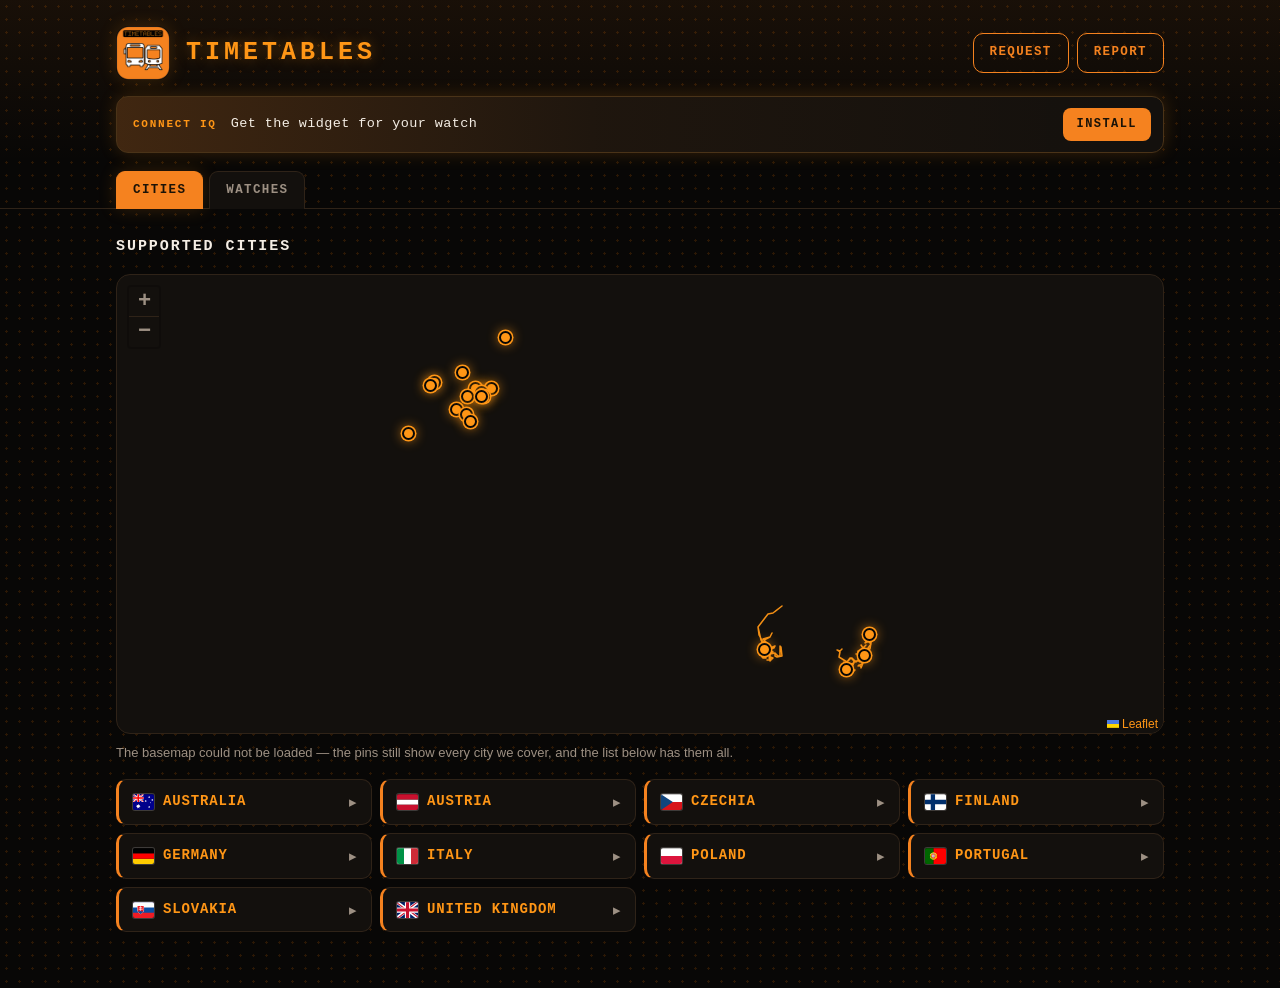
==== commit 7da5889a: "Update support page" ====
--- a/index.html
+++ b/index.html
@@ -21,6 +21,14 @@
       <button type="button" class="head-button" data-mode="request">Request</button>
       <button type="button" class="head-button" data-mode="report">Report</button>
     </div>
+  </div>
+  <div class="store-row">
+    <a class="store-link" href="https://apps.garmin.com/apps/bf4a1b6c-60f8-4645-b88a-bf2e93b9d983"
+       target="_blank" rel="noopener noreferrer">
+      <span class="store-kicker">Connect IQ</span>
+      <span class="store-title">Get the widget for your watch</span>
+      <span class="store-go">Install</span>
+    </a>
   </div>
   <nav class="tabs" role="tablist">
     <button type="button" role="tab" class="tab" data-panel="cities" aria-selected="true">Cities</button>
--- a/assets/status.css
+++ b/assets/status.css
@@ -303,6 +303,38 @@
 /* --- request / report ------------------------------------------------------ */
 /* Top right of the board, beside the title, on every tab. */
 .head-actions { margin-left:auto; display:flex; gap:8px; }
+.store-row { max-width:1080px; margin:16px auto 0; padding:0 16px; }
+.store-link {
+  display:flex; align-items:center; gap:14px; flex-wrap:wrap;
+  text-decoration:none; color:var(--ink);
+  padding:11px 12px 11px 16px; border-radius:12px;
+  border:1px solid var(--line-lit);
+  background:
+    linear-gradient(90deg, rgba(245,130,31,.2), rgba(245,130,31,.05) 46%, transparent),
+    var(--panel);
+  box-shadow:var(--glow);
+}
+.store-link:hover {
+  border-color:var(--accent);
+  background:
+    linear-gradient(90deg, rgba(255,150,22,.28), rgba(255,150,22,.07) 50%, transparent),
+    var(--panel-2);
+}
+.store-link:focus-visible { outline:2px solid var(--lit); outline-offset:2px; }
+.store-kicker {
+  font-family:var(--mono); font-size:11px; font-weight:700;
+  letter-spacing:.16em; text-transform:uppercase; color:var(--lit);
+}
+.store-title {
+  font-family:var(--mono); font-size:13.5px; letter-spacing:.03em;
+}
+.store-go {
+  margin-left:auto;
+  font-family:var(--mono); font-size:12px; font-weight:700;
+  letter-spacing:.12em; text-transform:uppercase;
+  padding:7px 14px; border-radius:8px;
+  background:var(--accent); color:#1a1207;
+}
 .head-button {
   appearance:none; cursor:pointer; font:inherit;
   font-family:var(--mono); font-size:12.5px; font-weight:700;
@@ -401,6 +433,9 @@
   .shots { margin-top:11px; }
   .head-actions { width:100%; }
   .head-button { flex:1; padding:9px 10px; }
+  .store-row { margin-top:14px; }
+  .store-link { flex-direction:column; align-items:flex-start; gap:8px; }
+  .store-go { margin-left:0; }
   .modal { padding:12px; }
   .modal-box { padding:20px 16px 16px; }
   .modal-actions button { flex:1; }
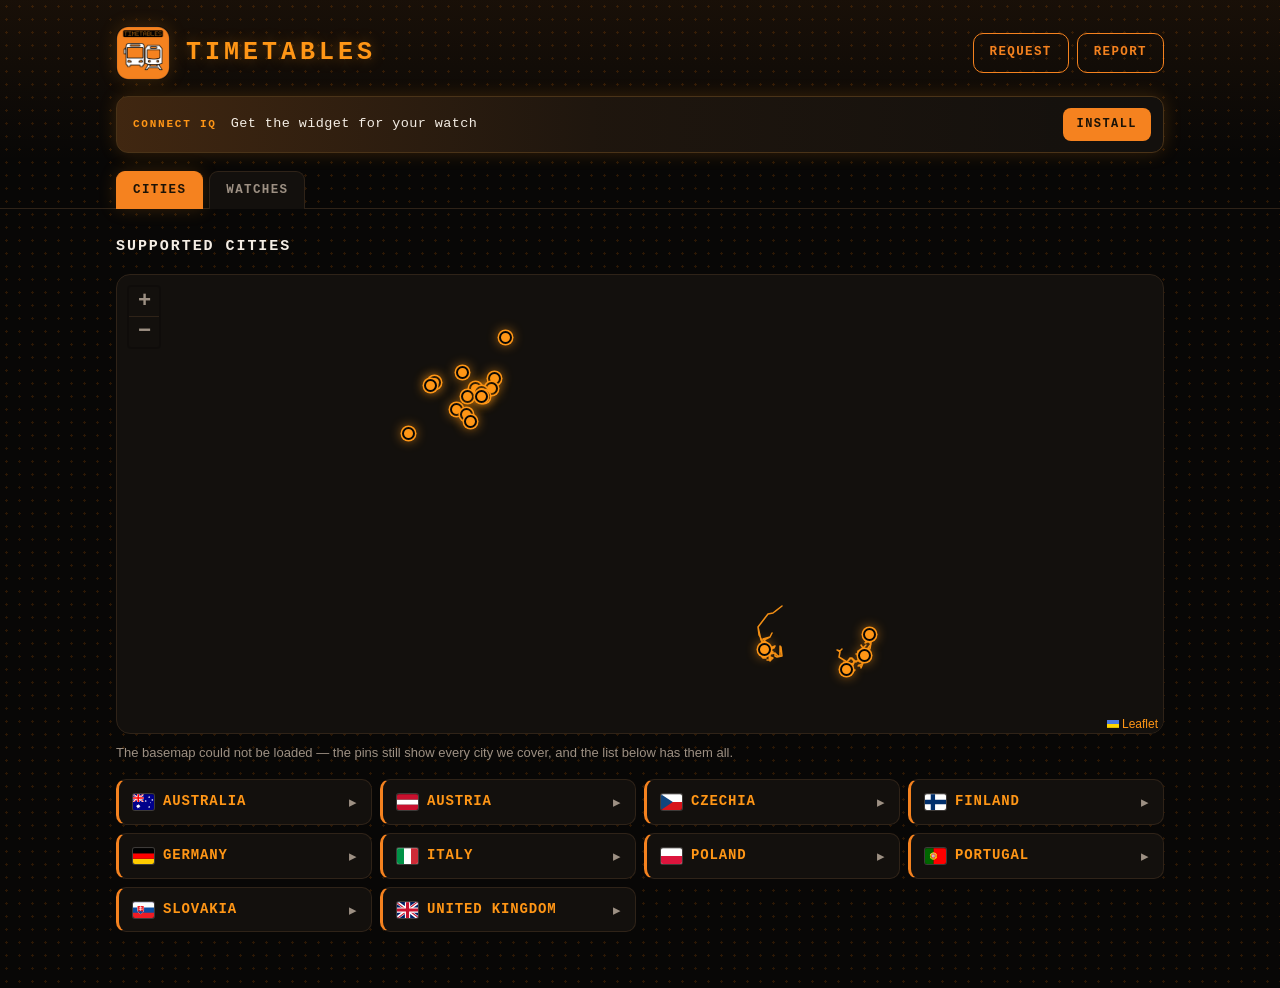
==== commit 2cb5db37: "Update support page" ====
--- a/index.html
+++ b/index.html
@@ -211,6 +211,12 @@
                 <span class="city-meta"></span>
               </button>
             </li>
+            <li class="city" data-id="POL-warsaw" data-lat="52.2297" data-lon="21.0122">
+              <button type="button" class="city-row">
+                <span class="city-name">Warsaw</span>
+                <span class="city-meta"></span>
+              </button>
+            </li>
           </ul>
         </details>
       </li>
@@ -3972,7 +3978,7 @@
 
 <script src="assets/vendor/leaflet/leaflet.js"></script>
 <script>
-window.CITIES = [{"id": "SVK-bratislava", "lat": 48.1486, "lon": 17.1077, "name": "Bratislava", "outline": {"focus": [[48.02, 16.96], [48.26, 17.24]], "ring": [[48.0, 17.14], [48.0, 17.26], [48.24, 17.24], [48.28, 17.06], [48.26, 16.94], [48.16, 16.94], [48.12, 16.98], [48.12, 17.06], [48.04, 17.08], [48.0, 17.14]]}}, {"id": "AUS-brisbane", "lat": -27.4698, "lon": 153.0251, "name": "Brisbane", "outline": {"focus": [[-28.18, 152.7], [-27.04, 153.56]], "ring": [[-28.2, 153.44], [-28.2, 153.58], [-28.14, 153.58], [-28.14, 153.54], [-28.04, 153.46], [-27.94, 153.46], [-27.86, 153.44], [-27.84, 153.4], [-27.76, 153.4], [-27.74, 153.32], [-27.68, 153.32], [-27.68, 153.42], [-27.62, 153.42], [-27.6, 153.36], [-27.54, 153.36], [-27.54, 153.32], [-27.5, 153.32], [-27.5, 153.28], [-27.44, 153.28], [-27.44, 153.22], [-27.36, 153.18], [-27.36, 153.14], [-27.12, 153.14], [-27.1, 153.24], [-27.04, 153.24], [-26.98, 153.1], [-27.02, 152.98], [-26.84, 152.98], [-26.84, 153.18], [-26.66, 153.16], [-26.58, 153.12], [-26.38, 153.14], [-26.34, 153.06], [-26.34, 153.0], [-26.38, 152.98], [-26.36, 152.88], [-26.3, 152.88], [-26.3, 152.8], [-26.14, 152.74], [-26.12, 152.66], [-26.18, 152.66], [-26.34, 152.74], [-26.36, 152.82], [-26.4, 152.82], [-26.42, 152.88], [-26.48, 152.88], [-26.5, 152.92], [-27.04, 152.92], [-27.06, 152.88], [-27.34, 152.9], [-27.34, 152.8], [-27.4, 152.8], [-27.4, 152.88], [-27.5, 152.88], [-27.56, 152.84], [-27.56, 152.72], [-27.42, 152.68], [-27.4, 152.56], [-27.34, 152.56], [-27.24, 152.46], [-27.06, 152.4], [-27.06, 152.34], [-27.14, 152.34], [-27.22, 152.4], [-27.28, 152.4], [-27.3, 152.44], [-27.42, 152.48], [-27.5, 152.56], [-27.5, 152.64], [-27.6, 152.64], [-27.62, 152.42], [-27.56, 152.36], [-27.52, 152.36], [-27.52, 152.1], [-27.58, 152.1], [-27.6, 152.32], [-27.68, 152.36], [-27.7, 152.44], [-27.68, 152.66], [-27.72, 152.9], [-28.02, 152.96], [-28.02, 153.02], [-27.9, 153.02], [-27.86, 153.06], [-27.86, 153.16], [-27.82, 153.16], [-27.82, 153.22], [-27.84, 153.26], [-28.06, 153.28], [-28.2, 153.44]]}}, {"id": "CZE-brno", "lat": 49.1951, "lon": 16.6068, "name": "Brno", "outline": {"focus": [[48.72, 15.72], [49.66, 17.34]], "ring": [[48.64, 16.6], [48.64, 16.68], [48.7, 16.74], [48.72, 16.84], [48.7, 17.0], [48.78, 17.06], [48.78, 17.2], [48.84, 17.26], [48.84, 17.66], [48.9, 17.66], [48.9, 17.62], [48.96, 17.6], [48.96, 17.5], [48.98, 17.44], [49.02, 17.44], [49.02, 17.34], [49.06, 17.34], [49.08, 17.24], [49.28, 17.24], [49.28, 17.2], [49.36, 17.2], [49.4, 16.94], [49.48, 16.92], [49.48, 16.86], [49.54, 16.86], [49.54, 16.82], [49.66, 16.78], [49.68, 16.64], [49.68, 16.48], [49.62, 16.48], [49.62, 16.38], [49.66, 16.38], [49.66, 16.32], [49.56, 16.32], [49.58, 16.14], [49.24, 16.18], [49.24, 16.12], [49.14, 16.12], [49.14, 16.04], [49.06, 16.04], [49.08, 15.78], [49.0, 15.78], [48.98, 15.52], [48.92, 15.52], [48.92, 15.56], [48.84, 15.6], [48.84, 15.9], [48.72, 15.92], [48.74, 16.36], [48.7, 16.36], [48.7, 16.44], [48.78, 16.44], [48.78, 16.56], [48.7, 16.56], [48.7, 16.6], [48.64, 16.6]]}}, {"id": "ITA-firenze", "lat": 43.7696, "lon": 11.2558, "name": "Firenze", "outline": {"focus": [[43.44, 11.0], [44.24, 11.68]], "ring": [[43.42, 11.12], [43.42, 11.18], [43.5, 11.2], [43.5, 11.34], [43.56, 11.42], [43.56, 11.48], [43.48, 11.54], [43.48, 11.64], [43.58, 11.62], [43.58, 11.56], [43.7, 11.56], [43.76, 11.64], [43.86, 11.64], [43.86, 11.7], [43.92, 11.7], [43.96, 11.68], [43.96, 11.5], [44.06, 11.5], [44.06, 11.42], [44.14, 11.42], [44.18, 11.44], [44.18, 11.48], [44.24, 11.48], [44.26, 11.3], [44.18, 11.28], [44.18, 11.22], [44.06, 11.22], [44.02, 11.18], [43.92, 11.16], [43.96, 10.86], [43.92, 10.74], [43.72, 10.62], [43.72, 10.56], [43.86, 10.54], [43.86, 10.48], [43.74, 10.48], [43.74, 10.36], [43.68, 10.36], [43.64, 10.5], [43.64, 10.66], [43.86, 10.78], [43.88, 11.02], [43.8, 11.04], [43.74, 10.92], [43.68, 10.92], [43.66, 11.08], [43.58, 11.08], [43.58, 11.0], [43.52, 11.0], [43.52, 11.12], [43.42, 11.12]]}}, {"id": "DEU-hamburg", "lat": 53.5511, "lon": 9.9937, "name": "Hamburg", "outline": {"focus": [[53.08, 9.08], [54.32, 11.14]], "ring": [[52.96, 9.8], [52.96, 9.86], [53.02, 9.88], [53.04, 10.02], [53.08, 10.02], [53.06, 10.3], [53.1, 10.34], [53.1, 10.4], [53.18, 10.46], [53.12, 10.7], [53.12, 10.92], [53.16, 10.92], [53.16, 11.0], [53.12, 11.04], [53.1, 11.3], [53.18, 11.28], [53.2, 11.14], [53.26, 11.14], [53.28, 11.18], [53.38, 11.18], [53.38, 11.24], [53.46, 11.24], [53.46, 11.12], [53.42, 11.08], [53.42, 10.98], [53.38, 10.92], [53.4, 10.76], [53.52, 10.78], [53.52, 10.94], [53.62, 10.94], [53.66, 10.98], [53.66, 11.14], [53.74, 11.14], [53.72, 11.02], [53.76, 10.78], [53.84, 10.78], [53.9, 10.72], [53.94, 10.56], [54.12, 10.5], [54.12, 10.46], [54.2, 10.46], [54.16, 10.24], [54.2, 10.24], [54.22, 10.18], [54.34, 10.16], [54.34, 10.1], [54.2, 10.1], [54.18, 10.14], [54.12, 10.14], [54.1, 9.94], [54.04, 9.94], [54.02, 9.9], [54.08, 9.7], [54.12, 9.7], [54.12, 9.5], [54.16, 9.46], [54.16, 9.38], [54.1, 9.38], [54.08, 9.32], [54.0, 9.3], [54.0, 9.24], [53.96, 9.22], [53.96, 9.18], [53.92, 9.18], [53.92, 9.12], [53.86, 9.12], [53.84, 8.86], [53.78, 8.86], [53.78, 9.0], [53.76, 9.04], [53.72, 9.04], [53.72, 9.08], [53.68, 9.08], [53.66, 9.14], [53.52, 9.14], [53.5, 9.1], [53.44, 9.1], [53.44, 9.32], [53.34, 9.32], [53.32, 9.24], [53.26, 9.24], [53.26, 9.46], [53.18, 9.72], [53.1, 9.74], [53.08, 9.68], [53.0, 9.68], [53.0, 9.8], [52.96, 9.8]]}}, {"id": "FIN-helsinki", "lat": 60.1699, "lon": 24.9384, "name": "Helsinki", "outline": {"focus": [[59.98, 24.02], [60.66, 25.52]], "ring": [[59.96, 24.4], [59.96, 24.48], [60.04, 24.54], [60.04, 24.64], [60.08, 24.64], [60.08, 24.74], [60.12, 24.74], [60.12, 25.08], [60.16, 25.12], [60.18, 25.22], [60.22, 25.22], [60.2, 25.48], [60.24, 25.54], [60.36, 25.5], [60.36, 25.7], [60.42, 25.7], [60.42, 25.56], [60.52, 25.56], [60.54, 25.34], [60.6, 25.34], [60.94, 25.68], [61.0, 25.68], [61.0, 25.62], [60.68, 25.34], [60.64, 25.18], [60.56, 25.08], [60.58, 24.92], [60.74, 24.84], [60.76, 24.76], [60.62, 24.8], [60.58, 24.86], [60.5, 24.86], [60.5, 24.78], [60.38, 24.78], [60.38, 24.62], [60.34, 24.62], [60.28, 24.16], [60.24, 24.14], [60.24, 24.06], [60.2, 24.06], [60.2, 24.0], [60.12, 24.02], [60.12, 24.2], [60.06, 24.2], [60.06, 24.32], [60.0, 24.32], [60.0, 24.4], [59.96, 24.4]]}}, {"id": "GBR-isle-of-wight", "lat": 50.701, "lon": -1.2924, "name": "Isle of Wight", "outline": {"focus": [[50.56, -1.58], [50.78, -1.06]], "ring": [[50.54, -1.32], [50.56, -1.16], [50.64, -1.12], [50.66, -1.04], [50.82, -1.06], [50.82, -1.14], [50.76, -1.16], [50.76, -1.24], [50.8, -1.26], [50.8, -1.32], [50.92, -1.38], [50.92, -1.44], [50.74, -1.38], [50.74, -1.5], [50.78, -1.5], [50.78, -1.56], [50.64, -1.6], [50.62, -1.36], [50.54, -1.32]]}}, {"id": "POL-krakow", "lat": 50.0617, "lon": 19.9373, "name": "Krak\u00f3w", "outline": {"focus": [[49.9, 19.58], [50.26, 20.36]], "ring": [[49.88, 19.74], [49.88, 19.94], [49.9, 20.02], [49.94, 20.02], [49.92, 20.18], [49.98, 20.18], [49.98, 20.22], [50.02, 20.24], [50.04, 20.38], [50.12, 20.38], [50.08, 20.22], [50.22, 20.2], [50.22, 20.12], [50.28, 20.12], [50.28, 20.06], [50.22, 20.06], [50.22, 20.0], [50.26, 20.0], [50.26, 19.66], [50.1, 19.66], [50.1, 19.62], [50.04, 19.6], [50.04, 19.56], [49.98, 19.56], [49.94, 19.6], [49.92, 19.74], [49.88, 19.74]]}}, {"id": "PRT-lisbon", "lat": 38.7101, "lon": -9.1395, "name": "Lisbon", "outline": {"focus": [[38.66, -9.26], [38.8, -9.08]], "ring": [[38.64, -9.2], [38.68, -9.08], [38.82, -9.06], [38.82, -9.22], [38.78, -9.26], [38.68, -9.28], [38.64, -9.2]]}}, {"id": "GBR-london", "lat": 51.5074, "lon": -0.1278, "name": "London", "outline": {"focus": [[51.1, -0.78], [51.78, 0.34]], "ring": [[51.08, -0.22], [51.08, -0.14], [51.16, -0.12], [51.16, -0.06], [51.1, -0.06], [51.1, 0.02], [51.24, 0.02], [51.24, 0.18], [51.1, 0.18], [51.08, 0.22], [51.08, 0.3], [51.12, 0.32], [51.14, 0.42], [51.22, 0.42], [51.24, 0.26], [51.32, 0.24], [51.32, 0.3], [51.44, 0.3], [51.44, 0.36], [51.54, 0.36], [51.54, 0.48], [51.6, 0.48], [51.6, 0.42], [51.66, 0.36], [51.64, 0.22], [51.68, 0.2], [51.68, 0.14], [51.72, 0.14], [51.72, -0.14], [51.74, -0.18], [51.8, -0.18], [51.8, -0.32], [51.9, -0.34], [51.9, -0.4], [51.72, -0.4], [51.72, -0.44], [51.68, -0.46], [51.68, -0.54], [51.7, -0.58], [51.74, -0.58], [51.74, -0.64], [51.64, -0.64], [51.7, -0.98], [51.8, -1.14], [51.82, -1.26], [51.8, -1.62], [51.72, -1.62], [51.72, -1.56], [51.76, -1.54], [51.76, -1.32], [51.72, -1.3], [51.72, -1.14], [51.64, -1.02], [51.58, -0.76], [51.48, -0.76], [51.48, -1.0], [51.42, -1.0], [51.4, -0.78], [51.28, -0.78], [51.28, -0.72], [51.32, -0.72], [51.34, -0.66], [51.38, -0.66], [51.38, -0.6], [51.2, -0.6], [51.2, -0.54], [51.26, -0.52], [51.28, -0.46], [51.28, -0.38], [51.2, -0.36], [51.24, -0.24], [51.2, -0.24], [51.2, -0.2], [51.08, -0.22]]}}, {"id": "AUS-melbourne", "lat": -37.8136, "lon": 144.9631, "name": "Melbourne", "outline": {"focus": [[-38.44, 144.52], [-37.46, 145.56]], "ring": [[-38.6, 146.64], [-38.6, 146.7], [-38.46, 146.74], [-38.42, 146.78], [-38.26, 146.76], [-38.18, 146.8], [-38.14, 147.08], [-38.02, 147.1], [-37.98, 147.14], [-37.88, 147.62], [-37.86, 147.66], [-37.8, 147.66], [-37.92, 147.1], [-37.94, 147.06], [-38.08, 147.02], [-38.12, 146.76], [-38.26, 146.7], [-38.26, 146.6], [-38.16, 146.6], [-38.12, 146.52], [-38.12, 146.32], [-38.14, 146.22], [-38.18, 146.2], [-38.18, 146.06], [-38.16, 146.0], [-38.12, 146.0], [-38.1, 145.96], [-38.06, 145.56], [-37.92, 145.58], [-37.9, 145.46], [-37.82, 145.46], [-37.82, 145.66], [-37.78, 145.68], [-37.76, 145.8], [-37.7, 145.8], [-37.72, 145.58], [-37.66, 145.58], [-37.62, 145.66], [-37.56, 145.7], [-37.54, 145.78], [-37.48, 145.78], [-37.44, 145.74], [-37.28, 145.74], [-37.26, 145.94], [-37.2, 145.94], [-37.22, 145.74], [-37.16, 145.74], [-37.16, 145.68], [-37.5, 145.68], [-37.62, 145.54], [-37.62, 145.34], [-37.7, 145.34], [-37.7, 145.26], [-37.66, 145.26], [-37.66, 145.22], [-37.6, 145.22], [-37.6, 145.18], [-37.52, 145.18], [-37.56, 145.38], [-37.5, 145.38], [-37.44, 145.2], [-37.48, 145.08], [-37.52, 145.08], [-37.52, 145.02], [-37.44, 145.02], [-37.42, 145.06], [-37.24, 145.06], [-37.14, 145.14], [-37.06, 145.14], [-37.06, 145.18], [-36.98, 145.2], [-36.92, 145.26], [-36.86, 145.26], [-36.82, 145.22], [-36.74, 145.22], [-36.68, 145.26], [-36.68, 145.34], [-36.78, 145.52], [-36.78, 145.6], [-36.66, 145.72], [-36.6, 145.98], [-36.52, 146.08], [-36.5, 146.16], [-36.46, 146.18], [-36.46, 146.22], [-36.42, 146.24], [-36.4, 146.32], [-36.22, 146.48], [-36.14, 146.92], [-36.12, 146.96], [-36.06, 146.96], [-36.14, 146.48], [-36.34, 146.28], [-36.36, 146.2], [-36.44, 146.12], [-36.46, 146.04], [-36.54, 145.94], [-36.58, 145.72], [-36.7, 145.58], [-36.7, 145.52], [-36.6, 145.32], [-36.44, 145.36], [-36.42, 145.44], [-36.36, 145.44], [-36.36, 145.32], [-36.56, 145.22], [-36.62, 145.22], [-36.74, 145.14], [-36.92, 145.18], [-36.94, 145.14], [-36.98, 145.14], [-36.96, 145.0], [-37.04, 145.0], [-37.06, 145.06], [-37.14, 145.06], [-37.26, 144.98], [-37.26, 144.9], [-37.32, 144.9], [-37.34, 144.94], [-37.44, 144.94], [-37.44, 144.9], [-37.5, 144.9], [-37.5, 144.86], [-37.6, 144.86], [-37.6, 144.78], [-37.46, 144.78], [-37.42, 144.6], [-37.26, 144.52], [-37.12, 144.36], [-37.12, 144.32], [-37.06, 144.28], [-37.06, 144.24], [-36.84, 144.26], [-36.84, 144.4], [-36.7, 144.38], [-36.64, 144.54], [-36.44, 144.7], [-36.2, 144.78], [-36.1, 144.78], [-36.1, 144.72], [-36.32, 144.68], [-36.46, 144.6], [-36.5, 144.54], [-36.54, 144.54], [-36.6, 144.46], [-36.64, 144.26], [-36.32, 144.26], [-36.28, 144.22], [-36.16, 144.2], [-35.9, 144.08], [-35.88, 144.04], [-35.72, 143.98], [-35.54, 143.78], [-35.5, 143.78], [-35.32, 143.6], [-35.32, 143.54], [-35.38, 143.54], [-35.76, 143.92], [-36.36, 144.2], [-36.72, 144.2], [-36.72, 144.16], [-36.78, 144.16], [-36.78, 144.2], [-37.1, 144.18], [-37.18, 144.32], [-37.24, 144.36], [-37.24, 144.4], [-37.48, 144.56], [-37.5, 144.66], [-37.62, 144.66], [-37.64, 144.46], [-37.58, 144.24], [-37.44, 144.16], [-37.28, 144.16], [-37.28, 144.1], [-37.38, 144.08], [-37.54, 144.12], [-37.52, 143.92], [-37.38, 143.92], [-37.28, 143.8], [-37.2, 143.76], [-37.02, 143.78], [-37.02, 143.72], [-37.12, 143.68], [-37.2, 143.68], [-37.32, 143.74], [-37.38, 143.82], [-37.44, 143.82], [-37.44, 143.76], [-37.5, 143.76], [-37.46, 143.56], [-37.3, 143.12], [-37.3, 143.04], [-37.26, 142.98], [-37.26, 142.9], [-37.32, 142.9], [-37.58, 143.78], [-37.62, 143.78], [-37.66, 143.86], [-37.7, 143.86], [-37.7, 143.92], [-37.6, 143.92], [-37.6, 144.04], [-37.62, 144.08], [-37.66, 144.08], [-37.62, 144.2], [-37.66, 144.24], [-37.68, 144.36], [-37.72, 144.38], [-37.7, 144.52], [-37.82, 144.52], [-37.82, 144.56], [-37.92, 144.56], [-37.96, 144.6], [-37.96, 144.66], [-38.0, 144.66], [-38.0, 144.74], [-37.94, 144.74], [-37.94, 144.82], [-37.9, 144.82], [-37.9, 144.94], [-38.0, 144.98], [-38.06, 145.08], [-38.14, 145.08], [-38.18, 145.06], [-38.18, 145.0], [-38.3, 144.96], [-38.34, 144.8], [-38.28, 144.72], [-38.08, 144.72], [-38.08, 144.6], [-38.12, 144.58], [-38.14, 144.42], [-38.06, 144.42], [-38.06, 144.5], [-38.02, 144.52], [-37.94, 144.52], [-37.94, 144.46], [-37.98, 144.46], [-37.98, 144.36], [-38.04, 144.32], [-38.02, 144.14], [-38.22, 143.98], [-38.26, 143.84], [-38.3, 143.8], [-38.32, 143.58], [-38.2, 143.2], [-38.2, 142.86], [-38.36, 142.54], [-38.36, 142.44], [-38.42, 142.44], [-38.42, 142.58], [-38.26, 142.9], [-38.26, 143.16], [-38.38, 143.54], [-38.36, 143.84], [-38.32, 143.88], [-38.28, 144.02], [-38.1, 144.16], [-38.1, 144.24], [-38.2, 144.28], [-38.38, 144.26], [-38.38, 144.34], [-38.3, 144.38], [-38.3, 144.58], [-38.32, 144.68], [-38.36, 144.68], [-38.4, 144.78], [-38.46, 144.8], [-38.46, 144.86], [-38.4, 144.86], [-38.38, 145.0], [-38.5, 144.98], [-38.5, 145.06], [-38.42, 145.1], [-38.4, 145.26], [-38.34, 145.26], [-38.34, 145.22], [-38.24, 145.22], [-38.24, 145.42], [-38.12, 145.42], [-38.12, 145.72], [-38.24, 146.02], [-38.22, 146.36], [-38.3, 146.36], [-38.34, 146.24], [-38.42, 146.24], [-38.42, 146.3], [-38.38, 146.3], [-38.36, 146.34], [-38.36, 146.46], [-38.32, 146.46], [-38.32, 146.68], [-38.48, 146.68], [-38.52, 146.64], [-38.6, 146.64]]}}, {"id": "DEU-munich", "lat": 48.1374, "lon": 11.5755, "name": "M\u00fcnchen", "outline": {"focus": [[47.56, 10.76], [48.86, 12.64]], "ring": [[47.38, 11.54], [47.38, 11.6], [47.48, 11.6], [47.48, 11.54], [47.54, 11.54], [47.58, 11.58], [47.58, 11.72], [47.62, 11.78], [47.6, 11.92], [47.66, 11.92], [47.66, 11.98], [47.56, 11.98], [47.56, 12.04], [47.46, 12.04], [47.46, 12.1], [47.54, 12.14], [47.54, 12.2], [47.58, 12.2], [47.62, 12.28], [47.76, 12.36], [47.76, 12.42], [47.64, 12.44], [47.64, 12.52], [47.8, 12.5], [47.82, 12.66], [47.9, 12.66], [47.94, 12.62], [47.94, 12.56], [48.06, 12.58], [48.06, 12.5], [48.12, 12.5], [48.14, 12.56], [48.2, 12.58], [48.2, 12.72], [48.26, 12.72], [48.26, 12.6], [48.4, 12.62], [48.46, 12.58], [48.58, 12.58], [48.58, 12.54], [48.74, 12.56], [48.74, 12.52], [48.78, 12.52], [48.78, 12.38], [48.74, 12.38], [48.74, 12.28], [48.8, 12.28], [48.8, 12.22], [48.86, 12.22], [48.88, 12.02], [48.82, 12.02], [48.8, 11.94], [48.76, 11.94], [48.76, 11.78], [48.62, 11.74], [48.62, 11.68], [48.54, 11.64], [48.54, 11.58], [48.5, 11.58], [48.5, 11.52], [48.46, 11.48], [48.46, 11.36], [48.5, 11.34], [48.5, 11.1], [48.42, 11.1], [48.42, 11.02], [48.3, 11.06], [48.3, 10.94], [48.2, 10.9], [48.18, 10.78], [48.08, 10.78], [48.06, 10.68], [48.0, 10.68], [48.0, 10.76], [47.86, 10.76], [47.82, 10.72], [47.68, 10.74], [47.68, 10.7], [47.6, 10.7], [47.6, 10.64], [47.68, 10.64], [47.66, 10.48], [47.58, 10.48], [47.58, 10.52], [47.52, 10.58], [47.52, 10.68], [47.46, 10.68], [47.44, 10.84], [47.5, 10.86], [47.5, 10.96], [47.42, 10.96], [47.46, 11.1], [47.46, 11.24], [47.42, 11.24], [47.42, 11.3], [47.58, 11.34], [47.58, 11.4], [47.46, 11.42], [47.42, 11.54], [47.38, 11.54]]}}, {"id": "AUS-perth", "lat": -31.9523, "lon": 115.8613, "name": "Perth", "outline": {"focus": [[-32.68, 115.58], [-31.48, 116.4]], "ring": [[-35.1, 117.82], [-35.1, 117.92], [-35.06, 117.92], [-35.02, 117.98], [-34.96, 117.98], [-34.88, 118.18], [-34.8, 118.2], [-34.8, 118.14], [-34.92, 117.94], [-34.92, 117.84], [-34.88, 117.84], [-34.72, 117.72], [-34.64, 117.72], [-34.38, 117.58], [-34.28, 117.58], [-34.24, 117.62], [-34.1, 117.66], [-34.06, 117.7], [-33.98, 117.94], [-33.98, 118.06], [-34.06, 118.22], [-34.06, 118.32], [-34.0, 118.48], [-33.96, 118.9], [-34.2, 118.9], [-34.46, 118.58], [-34.52, 118.58], [-34.52, 118.64], [-34.24, 118.96], [-33.9, 118.96], [-33.92, 118.58], [-33.98, 118.36], [-33.98, 118.22], [-33.9, 118.06], [-33.9, 117.96], [-33.98, 117.78], [-33.98, 117.68], [-33.8, 117.66], [-33.68, 117.6], [-33.52, 117.44], [-33.34, 117.42], [-33.34, 117.8], [-33.26, 117.92], [-33.26, 117.98], [-33.14, 118.22], [-33.12, 119.06], [-33.06, 119.12], [-33.04, 119.2], [-33.0, 119.22], [-33.0, 119.26], [-32.96, 119.28], [-32.9, 119.42], [-32.86, 119.44], [-32.86, 119.52], [-33.3, 119.74], [-33.52, 119.96], [-33.58, 119.96], [-33.66, 119.6], [-33.72, 119.6], [-33.64, 120.02], [-33.98, 120.1], [-33.98, 120.16], [-33.64, 120.1], [-33.64, 120.32], [-33.7, 120.52], [-33.74, 120.88], [-33.8, 121.04], [-33.8, 121.16], [-33.76, 121.26], [-33.76, 121.5], [-33.7, 121.8], [-33.76, 121.84], [-33.9, 121.84], [-33.88, 121.94], [-33.8, 121.94], [-33.58, 121.82], [-33.02, 121.68], [-32.16, 121.8], [-32.04, 121.72], [-31.72, 121.74], [-31.4, 121.56], [-31.32, 121.56], [-31.24, 121.64], [-31.24, 121.7], [-31.18, 121.7], [-30.8, 121.52], [-30.7, 121.52], [-30.68, 121.42], [-30.76, 121.42], [-30.82, 121.34], [-30.82, 121.12], [-30.92, 121.12], [-30.98, 121.14], [-30.98, 121.2], [-30.88, 121.2], [-30.88, 121.38], [-30.84, 121.4], [-30.84, 121.48], [-31.14, 121.6], [-31.2, 121.6], [-31.3, 121.48], [-31.38, 121.48], [-31.72, 121.66], [-32.04, 121.64], [-32.16, 121.72], [-32.38, 121.72], [-32.9, 121.62], [-33.06, 121.62], [-33.54, 121.76], [-33.64, 121.76], [-33.7, 121.46], [-33.72, 121.0], [-33.68, 120.92], [-33.64, 120.56], [-33.58, 120.36], [-33.56, 120.06], [-33.48, 120.02], [-33.26, 119.8], [-32.98, 119.68], [-32.96, 119.64], [-32.78, 119.56], [-32.72, 119.48], [-32.64, 119.44], [-32.64, 119.38], [-32.8, 119.42], [-33.06, 119.02], [-33.08, 118.18], [-33.2, 117.94], [-33.2, 117.88], [-33.28, 117.76], [-33.28, 117.38], [-33.1, 117.32], [-32.98, 117.26], [-32.96, 117.22], [-32.76, 117.22], [-32.68, 117.16], [-32.48, 117.12], [-32.3, 117.02], [-32.22, 117.02], [-32.16, 116.98], [-32.0, 116.98], [-32.02, 117.18], [-32.08, 117.28], [-32.06, 117.42], [-32.1, 117.44], [-32.12, 117.52], [-32.16, 117.54], [-32.24, 117.7], [-32.34, 117.8], [-32.44, 118.02], [-32.44, 118.08], [-32.48, 118.12], [-32.48, 118.18], [-32.58, 118.18], [-32.6, 118.14], [-32.7, 118.12], [-32.68, 118.2], [-32.52, 118.28], [-32.52, 118.76], [-32.48, 118.9], [-32.42, 118.9], [-32.42, 118.8], [-32.46, 118.72], [-32.46, 118.26], [-32.42, 118.22], [-32.34, 117.96], [-31.98, 117.42], [-32.0, 117.26], [-31.96, 117.22], [-31.94, 117.04], [-31.66, 117.04], [-31.66, 117.82], [-31.64, 117.94], [-31.56, 118.08], [-31.42, 118.64], [-31.4, 118.92], [-31.36, 118.98], [-31.34, 119.12], [-31.22, 119.36], [-30.86, 119.54], [-30.8, 119.54], [-30.82, 119.46], [-31.18, 119.3], [-31.3, 119.02], [-31.36, 118.6], [-31.5, 118.04], [-31.58, 117.9], [-31.6, 117.78], [-31.6, 117.02], [-31.24, 116.84], [-31.0, 116.8], [-30.96, 116.76], [-30.56, 116.8], [-30.4, 116.7], [-30.22, 116.7], [-30.08, 116.66], [-29.44, 116.34], [-29.18, 116.02], [-28.9, 115.9], [-28.84, 115.82], [-28.58, 115.8], [-28.5, 115.82], [-28.48, 115.88], [-28.34, 117.1], [-28.08, 117.88], [-27.44, 117.92], [-27.38, 117.98], [-27.3, 118.0], [-27.28, 118.04], [-27.24, 118.04], [-27.22, 118.08], [-27.14, 118.1], [-27.1, 118.16], [-27.06, 118.16], [-26.94, 118.28], [-26.9, 118.28], [-26.68, 118.48], [-26.56, 118.52], [-26.56, 118.46], [-26.6, 118.42], [-26.64, 118.42], [-26.76, 118.3], [-26.8, 118.3], [-26.86, 118.22], [-26.9, 118.22], [-27.02, 118.1], [-27.06, 118.1], [-27.1, 118.04], [-27.18, 118.02], [-27.2, 117.98], [-27.34, 117.92], [-27.4, 117.86], [-27.88, 117.84], [-28.04, 117.8], [-28.28, 117.06], [-28.42, 115.84], [-28.5, 115.48], [-28.56, 115.48], [-28.52, 115.74], [-28.82, 115.72], [-28.94, 115.84], [-29.22, 115.96], [-29.48, 116.28], [-30.12, 116.6], [-30.26, 116.64], [-30.44, 116.64], [-30.6, 116.74], [-30.72, 116.74], [-30.84, 116.68], [-30.94, 116.68], [-31.04, 116.74], [-31.28, 116.78], [-31.64, 116.98], [-31.9, 116.94], [-31.88, 116.82], [-31.84, 116.78], [-31.62, 116.7], [-31.66, 116.52], [-31.52, 116.5], [-31.52, 116.44], [-31.72, 116.46], [-31.72, 116.36], [-31.84, 116.24], [-31.84, 116.08], [-31.62, 116.06], [-31.4, 116.12], [-31.36, 116.18], [-31.3, 116.2], [-31.06, 116.24], [-30.66, 116.24], [-30.62, 116.06], [-30.4, 116.06], [-30.2, 116.1], [-30.0, 116.1], [-29.86, 116.06], [-29.78, 115.98], [-29.68, 115.94], [-29.64, 115.88], [-29.6, 115.88], [-29.56, 115.82], [-29.52, 115.82], [-29.4, 115.64], [-29.28, 115.6], [-29.16, 115.48], [-29.16, 115.42], [-29.22, 115.42], [-29.32, 115.54], [-29.44, 115.58], [-29.56, 115.76], [-29.6, 115.76], [-29.72, 115.88], [-29.76, 115.88], [-29.86, 115.98], [-29.96, 116.02], [-30.16, 116.04], [-30.68, 115.98], [-30.72, 116.18], [-31.02, 116.18], [-31.32, 116.12], [-31.34, 115.98], [-31.32, 115.92], [-30.96, 115.76], [-30.92, 115.7], [-30.88, 115.7], [-30.84, 115.64], [-30.8, 115.64], [-30.76, 115.58], [-30.68, 115.54], [-30.52, 115.5], [-30.36, 115.52], [-30.18, 115.4], [-29.6, 115.26], [-29.38, 115.02], [-28.94, 114.8], [-28.84, 114.68], [-28.3, 114.66], [-28.0, 114.7], [-27.9, 114.64], [-27.7, 114.2], [-26.5, 114.0], [-26.4, 113.96], [-26.16, 113.94], [-26.06, 113.9], [-25.82, 113.88], [-25.72, 113.84], [-25.6, 113.84], [-25.5, 113.8], [-25.26, 113.78], [-25.16, 113.74], [-24.9, 113.72], [-24.64, 113.94], [-24.6, 113.94], [-24.56, 114.0], [-24.52, 114.0], [-24.48, 114.06], [-24.44, 114.06], [-24.4, 114.12], [-24.36, 114.12], [-24.32, 114.18], [-24.28, 114.18], [-24.24, 114.24], [-24.2, 114.24], [-24.16, 114.3], [-24.12, 114.3], [-24.08, 114.36], [-24.04, 114.36], [-24.0, 114.42], [-23.96, 114.42], [-23.92, 114.48], [-23.88, 114.48], [-23.84, 114.54], [-23.8, 114.54], [-23.76, 114.6], [-23.72, 114.6], [-23.68, 114.66], [-23.64, 114.66], [-23.6, 114.72], [-23.56, 114.72], [-23.52, 114.78], [-23.48, 114.78], [-23.44, 114.84], [-23.4, 114.84], [-23.36, 114.9], [-23.32, 114.9], [-23.28, 114.96], [-23.24, 114.96], [-23.2, 115.02], [-23.16, 115.02], [-23.12, 115.08], [-23.08, 115.08], [-23.04, 115.14], [-23.0, 115.14], [-22.96, 115.2], [-22.92, 115.2], [-22.88, 115.26], [-22.78, 115.3], [-22.5, 115.54], [-22.46, 115.54], [-22.34, 115.66], [-22.3, 115.66], [-22.02, 115.9], [-21.98, 115.9], [-21.78, 116.08], [-21.74, 116.08], [-21.7, 116.14], [-21.66, 116.14], [-21.38, 116.38], [-21.34, 116.38], [-21.14, 116.56], [-21.1, 116.56], [-21.06, 116.62], [-21.02, 116.62], [-20.9, 116.74], [-20.86, 116.74], [-20.82, 116.8], [-20.78, 116.8], [-20.76, 116.92], [-20.8, 117.04], [-20.8, 117.18], [-20.66, 117.2], [-20.54, 117.68], [-20.54, 117.78], [-20.46, 118.02], [-20.46, 118.12], [-20.4, 118.28], [-20.4, 118.38], [-20.36, 118.46], [-20.36, 118.56], [-20.44, 118.56], [-20.46, 118.64], [-20.34, 118.64], [-20.32, 118.72], [-20.28, 118.74], [-20.28, 118.78], [-20.08, 119.04], [-20.08, 119.08], [-19.92, 119.28], [-19.88, 119.38], [-19.84, 119.4], [-19.84, 119.44], [-19.76, 119.52], [-19.74, 119.6], [-19.7, 119.62], [-19.54, 119.9], [-19.38, 120.1], [-19.34, 120.2], [-19.3, 120.22], [-19.18, 120.44], [-19.14, 120.46], [-19.14, 120.5], [-19.1, 120.52], [-19.1, 120.56], [-18.9, 120.82], [-18.9, 120.86], [-18.74, 121.06], [-18.7, 121.16], [-18.66, 121.18], [-18.66, 121.22], [-18.58, 121.3], [-18.56, 121.38], [-18.4, 121.58], [-18.36, 121.68], [-18.32, 121.7], [-18.32, 121.74], [-18.16, 121.94], [-18.12, 122.04], [-18.08, 122.06], [-18.08, 122.1], [-18.04, 122.12], [-18.04, 122.16], [-18.0, 122.18], [-18.0, 122.28], [-17.92, 122.28], [-17.9, 122.24], [-17.9, 122.18], [-17.94, 122.18], [-18.1, 121.9], [-18.26, 121.7], [-18.3, 121.6], [-18.34, 121.58], [-18.46, 121.36], [-18.5, 121.34], [-18.52, 121.26], [-18.56, 121.24], [-18.56, 121.2], [-18.6, 121.18], [-18.6, 121.14], [-18.64, 121.12], [-18.64, 121.08], [-18.68, 121.06], [-18.68, 121.02], [-18.72, 121.0], [-18.72, 120.96], [-18.76, 120.94], [-18.76, 120.9], [-18.8, 120.88], [-18.8, 120.84], [-18.84, 120.82], [-18.84, 120.78], [-18.88, 120.76], [-18.88, 120.72], [-18.92, 120.7], [-18.92, 120.66], [-18.96, 120.64], [-18.96, 120.6], [-19.0, 120.58], [-19.0, 120.54], [-19.04, 120.52], [-19.04, 120.48], [-19.08, 120.46], [-19.08, 120.42], [-19.12, 120.4], [-19.28, 120.12], [-19.44, 119.92], [-19.48, 119.82], [-19.52, 119.8], [-19.64, 119.58], [-19.68, 119.56], [-19.7, 119.48], [-19.74, 119.46], [-19.74, 119.42], [-19.78, 119.4], [-19.78, 119.36], [-19.82, 119.34], [-19.82, 119.3], [-19.86, 119.28], [-19.86, 119.24], [-19.9, 119.22], [-19.9, 119.18], [-19.94, 119.16], [-19.94, 119.12], [-19.98, 119.1], [-19.98, 119.06], [-20.02, 119.04], [-20.02, 119.0], [-20.06, 118.98], [-20.06, 118.94], [-20.1, 118.92], [-20.1, 118.88], [-20.14, 118.86], [-20.14, 118.82], [-20.28, 118.64], [-20.28, 118.5], [-20.34, 118.34], [-20.34, 118.24], [-20.4, 118.08], [-20.4, 117.98], [-20.48, 117.74], [-20.58, 117.22], [-20.64, 117.12], [-20.72, 117.12], [-20.7, 116.78], [-20.64, 116.74], [-20.64, 116.68], [-20.7, 116.68], [-20.72, 116.72], [-20.8, 116.72], [-20.82, 116.68], [-20.86, 116.68], [-21.14, 116.44], [-21.18, 116.44], [-21.3, 116.32], [-21.34, 116.32], [-21.62, 116.08], [-21.66, 116.08], [-21.86, 115.9], [-21.9, 115.9], [-21.94, 115.84], [-21.98, 115.84], [-22.26, 115.6], [-22.3, 115.6], [-22.5, 115.42], [-22.54, 115.42], [-22.58, 115.36], [-22.7, 115.3], [-22.74, 115.24], [-22.84, 115.2], [-23.12, 114.96], [-23.16, 114.96], [-23.28, 114.84], [-23.32, 114.84], [-23.6, 114.6], [-23.64, 114.6], [-23.84, 114.42], [-23.88, 114.42], [-23.92, 114.36], [-23.96, 114.36], [-24.24, 114.12], [-24.28, 114.12], [-24.48, 113.94], [-24.52, 113.94], [-24.56, 113.88], [-24.6, 113.88], [-24.72, 113.76], [-24.76, 113.76], [-24.8, 113.7], [-24.84, 113.7], [-24.84, 113.62], [-25.64, 113.78], [-25.76, 113.78], [-25.86, 113.82], [-26.1, 113.84], [-26.2, 113.88], [-26.44, 113.9], [-26.54, 113.94], [-26.78, 113.96], [-26.88, 114.0], [-27.0, 114.0], [-27.1, 114.04], [-27.34, 114.06], [-27.44, 114.1], [-27.68, 114.12], [-27.76, 114.16], [-27.96, 114.6], [-28.1, 114.64], [-28.26, 114.6], [-28.64, 114.6], [-28.82, 114.56], [-28.98, 114.74], [-29.06, 114.76], [-29.22, 114.88], [-29.34, 114.9], [-29.64, 115.2], [-29.7, 115.22], [-29.82, 115.22], [-29.92, 114.96], [-29.98, 114.94], [-30.12, 114.94], [-30.3, 115.02], [-30.54, 115.04], [-30.54, 115.1], [-30.38, 115.1], [-30.02, 115.0], [-29.96, 115.04], [-29.92, 115.12], [-29.9, 115.26], [-30.22, 115.34], [-30.34, 115.4], [-30.36, 115.44], [-30.56, 115.44], [-30.64, 115.48], [-30.76, 115.48], [-30.94, 115.32], [-31.04, 115.3], [-31.04, 115.36], [-30.9, 115.44], [-30.88, 115.48], [-30.84, 115.48], [-30.82, 115.56], [-30.96, 115.64], [-31.0, 115.7], [-31.36, 115.86], [-31.42, 116.04], [-31.72, 116.0], [-31.72, 115.96], [-31.76, 115.94], [-31.76, 115.86], [-31.66, 115.84], [-31.66, 115.76], [-31.5, 115.68], [-31.5, 115.64], [-31.46, 115.64], [-31.46, 115.56], [-31.54, 115.56], [-31.54, 115.6], [-31.6, 115.6], [-31.6, 115.64], [-31.66, 115.64], [-31.76, 115.7], [-32.1, 115.74], [-32.24, 115.74], [-32.24, 115.68], [-32.34, 115.68], [-32.34, 115.72], [-32.48, 115.72], [-32.56, 115.6], [-32.68, 115.6], [-32.74, 115.64], [-32.82, 115.64], [-32.82, 115.7], [-32.62, 115.68], [-32.64, 115.84], [-32.76, 115.84], [-32.8, 115.88], [-33.04, 115.86], [-33.04, 115.76], [-33.0, 115.76], [-33.0, 115.7], [-33.24, 115.7], [-33.3, 115.66], [-33.3, 115.6], [-33.54, 115.52], [-33.62, 115.34], [-33.62, 115.2], [-33.56, 115.12], [-33.56, 115.06], [-33.62, 115.06], [-33.62, 115.0], [-33.88, 115.0], [-33.88, 115.04], [-33.98, 115.04], [-34.02, 115.08], [-34.26, 115.08], [-34.34, 115.12], [-34.34, 115.18], [-34.26, 115.18], [-34.22, 115.14], [-33.84, 115.12], [-33.82, 115.06], [-33.68, 115.06], [-33.7, 115.38], [-33.66, 115.4], [-33.58, 115.6], [-33.48, 115.62], [-33.48, 115.68], [-33.56, 115.74], [-33.58, 115.8], [-33.74, 115.88], [-33.8, 115.88], [-33.94, 115.74], [-34.0, 115.74], [-34.0, 115.8], [-33.84, 115.92], [-33.84, 116.0], [-34.04, 116.14], [-34.34, 116.12], [-34.42, 116.02], [-34.4, 115.82], [-34.46, 115.82], [-34.48, 116.02], [-34.66, 116.1], [-34.66, 116.16], [-34.6, 116.16], [-34.52, 116.1], [-34.42, 116.12], [-34.42, 116.2], [-34.6, 116.36], [-34.6, 116.42], [-34.54, 116.42], [-34.34, 116.2], [-34.08, 116.22], [-33.92, 116.16], [-33.7, 115.96], [-33.7, 115.92], [-33.54, 115.86], [-33.44, 115.72], [-33.36, 115.72], [-33.34, 115.84], [-33.3, 115.84], [-33.36, 116.1], [-33.56, 116.08], [-33.76, 116.3], [-33.8, 116.3], [-33.86, 116.36], [-33.86, 116.42], [-33.8, 116.42], [-33.76, 116.36], [-33.72, 116.36], [-33.54, 116.16], [-33.32, 116.18], [-33.22, 115.88], [-33.22, 115.78], [-33.18, 115.76], [-33.1, 115.76], [-33.1, 115.92], [-32.94, 115.92], [-32.9, 115.96], [-32.8, 115.96], [-32.72, 115.9], [-32.64, 115.9], [-32.54, 116.0], [-32.48, 116.0], [-32.48, 115.94], [-32.54, 115.9], [-32.54, 115.82], [-32.4, 115.82], [-32.4, 115.86], [-32.22, 115.88], [-32.22, 115.94], [-32.26, 115.96], [-32.4, 115.94], [-32.36, 116.1], [-32.3, 116.1], [-32.28, 116.04], [-32.18, 116.04], [-32.14, 116.12], [-31.94, 116.12], [-31.94, 116.24], [-31.9, 116.24], [-31.9, 116.3], [-31.86, 116.36], [-31.82, 116.36], [-31.82, 116.42], [-31.78, 116.42], [-31.72, 116.66], [-31.92, 116.74], [-31.96, 116.92], [-32.16, 116.9], [-32.2, 116.94], [-32.4, 116.98], [-32.52, 117.06], [-32.72, 117.1], [-32.76, 117.14], [-32.9, 117.14], [-32.98, 116.96], [-32.98, 116.88], [-32.72, 116.58], [-32.68, 116.58], [-32.62, 116.5], [-32.56, 116.48], [-32.56, 116.42], [-32.62, 116.42], [-32.72, 116.52], [-32.76, 116.52], [-33.06, 116.86], [-33.06, 116.94], [-32.98, 117.1], [-32.98, 117.16], [-33.02, 117.2], [-33.2, 117.28], [-33.28, 117.28], [-33.3, 117.0], [-33.62, 117.06], [-33.86, 117.14], [-33.86, 117.2], [-33.36, 117.08], [-33.34, 117.32], [-33.56, 117.38], [-33.72, 117.54], [-33.96, 117.62], [-34.06, 117.62], [-34.14, 117.56], [-34.2, 117.56], [-34.16, 117.44], [-34.08, 117.38], [-34.08, 117.32], [-34.14, 117.32], [-34.3, 117.52], [-34.48, 117.54], [-34.8, 117.7], [-34.9, 117.7], [-34.96, 117.58], [-34.94, 116.7], [-35.0, 116.7], [-35.0, 117.38], [-35.04, 117.46], [-35.04, 117.58], [-34.96, 117.7], [-34.96, 117.8], [-35.1, 117.82]]}}, {"id": "CZE-praha", "lat": 50.0875, "lon": 14.4213, "name": "Praha", "outline": {"focus": [[49.34, 13.44], [50.74, 15.62]], "ring": [[48.98, 13.98], [49.02, 14.1], [49.12, 14.1], [49.12, 14.2], [49.16, 14.24], [49.34, 14.2], [49.36, 14.08], [49.5, 14.1], [49.5, 14.18], [49.46, 14.18], [49.46, 14.26], [49.4, 14.36], [49.4, 14.42], [49.46, 14.42], [49.46, 14.52], [49.42, 14.52], [49.42, 14.6], [49.38, 14.62], [49.38, 14.72], [49.44, 14.78], [49.46, 14.88], [49.5, 14.88], [49.5, 14.96], [49.44, 14.98], [49.44, 15.04], [49.52, 15.06], [49.52, 15.14], [49.42, 15.16], [49.4, 15.26], [49.46, 15.26], [49.46, 15.22], [49.54, 15.22], [49.58, 15.26], [49.64, 15.26], [49.68, 15.32], [49.76, 15.34], [49.78, 15.56], [49.72, 15.64], [49.68, 15.64], [49.68, 15.72], [49.74, 15.72], [49.82, 15.64], [49.82, 15.6], [49.92, 15.6], [49.92, 15.82], [49.98, 15.82], [49.98, 15.5], [50.02, 15.46], [50.1, 15.46], [50.28, 15.52], [50.3, 15.38], [50.46, 15.4], [50.48, 15.22], [50.54, 15.22], [50.54, 15.48], [50.46, 15.48], [50.46, 15.6], [50.34, 15.6], [50.34, 15.66], [50.4, 15.76], [50.4, 15.84], [50.46, 15.84], [50.46, 15.68], [50.52, 15.62], [50.64, 15.66], [50.64, 15.76], [50.6, 15.76], [50.54, 15.88], [50.54, 15.94], [50.6, 15.94], [50.64, 15.84], [50.7, 15.84], [50.72, 15.8], [50.72, 15.64], [50.76, 15.64], [50.76, 15.46], [50.82, 15.44], [50.8, 15.3], [50.68, 15.24], [50.68, 15.12], [50.86, 15.1], [50.88, 15.38], [50.94, 15.38], [50.96, 15.32], [50.94, 15.02], [50.7, 15.0], [50.68, 14.9], [50.62, 14.88], [50.62, 14.8], [50.74, 14.82], [50.74, 14.78], [50.8, 14.78], [50.8, 14.72], [50.7, 14.72], [50.68, 14.68], [50.62, 14.68], [50.62, 14.6], [50.74, 14.58], [50.74, 14.66], [50.94, 14.66], [50.94, 14.58], [50.98, 14.58], [50.98, 14.52], [50.9, 14.52], [50.9, 14.46], [50.8, 14.44], [50.74, 14.44], [50.74, 14.5], [50.56, 14.5], [50.54, 14.46], [50.5, 14.46], [50.5, 14.34], [50.46, 14.34], [50.46, 14.2], [50.54, 14.2], [50.58, 14.16], [50.58, 14.1], [50.36, 14.1], [50.36, 13.84], [50.4, 13.66], [50.32, 13.66], [50.32, 13.72], [50.24, 13.72], [50.26, 13.6], [50.36, 13.58], [50.36, 13.48], [50.46, 13.48], [50.5, 13.44], [50.5, 13.38], [50.4, 13.36], [50.42, 13.24], [50.34, 13.24], [50.3, 13.36], [50.16, 13.36], [50.18, 13.06], [50.24, 13.0], [50.26, 12.84], [50.2, 12.84], [50.14, 13.02], [50.08, 13.02], [50.08, 12.9], [50.12, 12.86], [50.12, 12.8], [50.06, 12.8], [50.04, 12.86], [50.0, 12.86], [50.02, 13.14], [49.94, 13.14], [49.96, 13.52], [49.72, 13.56], [49.72, 13.44], [49.78, 13.42], [49.78, 13.36], [49.72, 13.36], [49.6, 13.5], [49.58, 13.72], [49.5, 13.72], [49.5, 13.76], [49.44, 13.76], [49.4, 13.68], [49.32, 13.64], [49.28, 13.5], [49.2, 13.5], [49.2, 13.56], [49.26, 13.62], [49.3, 13.74], [49.36, 13.76], [49.38, 13.86], [49.18, 13.86], [49.1, 13.76], [49.02, 13.76], [49.02, 13.82], [49.06, 13.82], [49.1, 13.9], [49.24, 13.94], [49.24, 13.98], [49.3, 13.98], [49.28, 14.12], [49.18, 14.14], [49.18, 14.06], [49.14, 14.02], [48.98, 13.98]]}}, {"id": "ITA-rome", "lat": 41.9028, "lon": 12.4964, "name": "Rome", "outline": {"focus": [[41.64, 12.22], [42.1, 12.8]], "ring": [[41.62, 12.38], [41.62, 12.46], [41.68, 12.46], [41.66, 12.62], [41.78, 12.62], [41.8, 12.76], [41.88, 12.76], [41.88, 12.82], [41.94, 12.82], [41.96, 12.68], [42.04, 12.66], [42.04, 12.54], [42.1, 12.48], [42.12, 12.32], [42.06, 12.28], [42.04, 12.22], [41.88, 12.24], [41.88, 12.28], [41.78, 12.28], [41.78, 12.22], [41.7, 12.2], [41.68, 12.34], [41.62, 12.38]]}}, {"id": "AUS-sydney", "lat": -33.8688, "lon": 151.2093, "name": "Sydney", "outline": {"focus": [[-34.52, 150.24], [-33.38, 151.34]], "ring": [[-37.1, 149.86], [-37.1, 149.94], [-36.76, 149.96], [-36.76, 150.02], [-36.7, 150.02], [-36.7, 149.92], [-36.64, 149.86], [-36.44, 149.9], [-36.46, 150.12], [-36.34, 150.1], [-36.26, 150.16], [-36.14, 150.16], [-36.14, 150.12], [-36.08, 150.12], [-36.08, 150.16], [-35.94, 150.14], [-35.86, 150.2], [-35.84, 150.26], [-35.58, 150.28], [-35.6, 150.4], [-35.46, 150.42], [-35.4, 150.5], [-35.3, 150.5], [-35.28, 150.56], [-35.14, 150.64], [-35.14, 150.72], [-35.04, 150.72], [-35.04, 150.86], [-34.98, 150.86], [-34.98, 150.82], [-34.9, 150.82], [-34.88, 150.78], [-34.8, 150.78], [-34.78, 150.86], [-34.54, 150.9], [-34.52, 150.94], [-34.32, 150.96], [-34.24, 151.04], [-34.14, 151.04], [-34.12, 151.18], [-34.06, 151.18], [-34.02, 151.28], [-33.98, 151.3], [-33.56, 151.36], [-33.56, 151.42], [-33.52, 151.46], [-33.34, 151.54], [-33.32, 151.6], [-33.2, 151.62], [-33.2, 151.66], [-33.06, 151.68], [-33.06, 151.72], [-32.98, 151.76], [-32.96, 151.82], [-32.9, 151.82], [-32.82, 151.9], [-32.82, 152.14], [-32.78, 152.14], [-32.78, 152.2], [-32.58, 152.18], [-32.54, 152.24], [-32.36, 152.24], [-32.3, 152.36], [-32.16, 152.36], [-32.14, 152.46], [-32.2, 152.46], [-32.22, 152.42], [-32.42, 152.42], [-32.42, 152.54], [-32.38, 152.54], [-32.38, 152.58], [-32.1, 152.54], [-32.1, 152.58], [-31.94, 152.62], [-31.88, 152.78], [-31.82, 152.78], [-31.84, 152.64], [-31.78, 152.62], [-31.76, 152.5], [-31.86, 152.5], [-31.86, 152.44], [-31.82, 152.4], [-31.82, 152.34], [-31.66, 152.32], [-31.64, 152.5], [-31.46, 152.52], [-31.46, 152.68], [-31.5, 152.68], [-31.48, 152.82], [-31.56, 152.82], [-31.6, 152.78], [-31.6, 152.68], [-31.66, 152.68], [-31.68, 152.76], [-31.68, 152.86], [-31.52, 152.9], [-31.52, 152.96], [-31.4, 152.96], [-31.38, 152.84], [-31.2, 152.86], [-31.22, 153.0], [-31.16, 153.0], [-31.12, 152.92], [-31.06, 152.92], [-31.06, 152.98], [-31.02, 152.98], [-31.02, 153.02], [-30.98, 153.02], [-30.92, 153.1], [-30.86, 153.1], [-30.84, 153.02], [-30.52, 153.04], [-30.5, 153.08], [-30.4, 153.08], [-30.4, 153.14], [-30.2, 153.18], [-30.2, 153.22], [-30.14, 153.24], [-30.0, 153.24], [-29.88, 153.08], [-29.8, 153.04], [-29.66, 153.04], [-29.6, 153.08], [-29.6, 153.18], [-29.5, 153.18], [-29.5, 153.24], [-29.46, 153.24], [-29.5, 153.4], [-29.36, 153.38], [-29.36, 153.32], [-29.32, 153.3], [-29.2, 153.3], [-29.14, 153.36], [-29.14, 153.46], [-28.9, 153.5], [-28.88, 153.64], [-28.72, 153.62], [-28.68, 153.66], [-28.62, 153.66], [-28.6, 153.58], [-28.28, 153.62], [-28.14, 153.58], [-28.16, 153.46], [-28.28, 153.44], [-28.3, 153.18], [-28.38, 153.18], [-28.38, 153.26], [-28.44, 153.26], [-28.44, 153.2], [-28.48, 153.16], [-28.84, 153.2], [-28.84, 153.08], [-28.8, 153.08], [-28.8, 153.04], [-28.68, 153.08], [-28.68, 153.04], [-28.58, 153.04], [-28.56, 153.0], [-28.48, 153.0], [-28.44, 152.92], [-28.36, 152.92], [-28.36, 152.86], [-28.4, 152.86], [-28.4, 152.78], [-28.36, 152.76], [-28.36, 152.58], [-28.44, 152.52], [-28.5, 152.52], [-28.5, 152.58], [-28.42, 152.62], [-28.42, 152.72], [-28.46, 152.74], [-28.52, 152.94], [-28.78, 152.94], [-28.82, 152.78], [-28.88, 152.72], [-28.86, 152.5], [-29.02, 151.98], [-29.44, 151.56], [-29.48, 151.46], [-29.62, 151.3], [-29.62, 151.26], [-29.72, 151.16], [-29.74, 151.06], [-29.92, 151.1], [-29.98, 151.16], [-29.98, 151.24], [-29.92, 151.24], [-29.88, 151.16], [-29.78, 151.16], [-29.74, 151.26], [-29.68, 151.3], [-29.64, 151.4], [-29.52, 151.54], [-29.52, 151.6], [-29.76, 151.7], [-29.76, 151.76], [-29.68, 151.76], [-29.52, 151.66], [-29.42, 151.66], [-29.28, 151.8], [-29.28, 151.84], [-29.08, 152.02], [-28.92, 152.54], [-28.94, 152.76], [-28.86, 152.88], [-28.86, 152.98], [-28.9, 152.98], [-28.92, 153.24], [-29.32, 153.24], [-29.36, 153.2], [-29.42, 153.2], [-29.46, 153.06], [-29.54, 153.06], [-29.6, 153.0], [-29.6, 152.92], [-29.54, 152.82], [-29.58, 152.66], [-29.5, 152.5], [-29.46, 152.48], [-29.46, 152.42], [-29.52, 152.42], [-29.6, 152.52], [-29.68, 152.84], [-29.72, 152.86], [-29.72, 152.9], [-29.76, 152.9], [-29.76, 152.98], [-29.84, 152.98], [-29.96, 153.04], [-29.96, 153.08], [-30.04, 153.16], [-30.14, 153.16], [-30.16, 153.12], [-30.24, 153.12], [-30.24, 153.06], [-30.3, 153.06], [-30.3, 153.02], [-30.42, 152.98], [-30.42, 152.86], [-30.48, 152.86], [-30.48, 152.94], [-30.54, 152.98], [-30.6, 152.98], [-30.6, 152.94], [-30.64, 152.94], [-30.6, 152.82], [-30.68, 152.82], [-30.7, 152.86], [-30.84, 152.84], [-30.88, 152.9], [-30.94, 152.9], [-30.94, 152.76], [-30.9, 152.64], [-30.78, 152.54], [-30.78, 152.48], [-30.84, 152.48], [-30.9, 152.56], [-30.94, 152.56], [-30.98, 152.7], [-31.1, 152.72], [-31.1, 152.8], [-31.26, 152.8], [-31.32, 152.76], [-31.4, 152.76], [-31.38, 152.32], [-31.44, 152.32], [-31.46, 152.44], [-31.58, 152.44], [-31.6, 152.26], [-31.98, 152.26], [-31.98, 151.92], [-32.04, 151.92], [-32.04, 152.18], [-32.12, 152.22], [-32.12, 152.3], [-32.26, 152.28], [-32.26, 152.22], [-32.2, 152.2], [-32.2, 152.14], [-32.5, 152.18], [-32.58, 152.1], [-32.62, 151.98], [-32.62, 151.82], [-32.72, 151.82], [-32.72, 151.66], [-32.54, 151.66], [-32.5, 151.78], [-32.38, 151.78], [-32.38, 151.72], [-32.44, 151.72], [-32.48, 151.64], [-32.48, 151.58], [-32.4, 151.58], [-32.4, 151.5], [-32.66, 151.56], [-32.66, 151.42], [-32.62, 151.42], [-32.62, 151.26], [-32.52, 151.22], [-32.5, 151.16], [-32.28, 150.94], [-32.02, 150.9], [-32.0, 150.86], [-31.82, 150.82], [-31.6, 150.72], [-31.46, 150.72], [-31.46, 150.68], [-31.34, 150.68], [-31.3, 150.72], [-31.3, 150.82], [-31.22, 150.84], [-31.16, 150.9], [-31.18, 151.02], [-31.12, 151.02], [-31.02, 151.14], [-30.9, 151.18], [-30.84, 151.3], [-30.74, 151.4], [-30.74, 151.44], [-30.7, 151.46], [-30.68, 151.54], [-30.56, 151.62], [-30.56, 151.7], [-30.46, 151.7], [-30.46, 151.6], [-30.5, 151.6], [-30.64, 151.46], [-30.72, 151.3], [-30.82, 151.2], [-30.84, 151.12], [-30.9, 151.12], [-31.0, 151.02], [-31.04, 151.02], [-31.04, 150.94], [-30.8, 150.82], [-30.76, 150.76], [-30.72, 150.76], [-30.72, 150.7], [-30.8, 150.7], [-30.84, 150.76], [-30.96, 150.8], [-30.98, 150.84], [-31.14, 150.84], [-31.18, 150.78], [-31.24, 150.78], [-31.26, 150.58], [-31.2, 150.52], [-31.18, 150.44], [-31.14, 150.42], [-31.1, 150.3], [-30.94, 150.3], [-30.92, 150.24], [-30.88, 150.24], [-30.76, 150.12], [-30.72, 150.12], [-30.54, 149.94], [-30.5, 149.94], [-30.38, 149.82], [-30.3, 149.82], [-30.3, 149.72], [-30.38, 149.72], [-30.38, 149.76], [-30.42, 149.76], [-30.54, 149.88], [-30.58, 149.88], [-30.64, 149.96], [-30.68, 149.96], [-30.92, 150.18], [-31.04, 150.2], [-31.04, 150.24], [-31.14, 150.24], [-31.26, 150.48], [-31.3, 150.5], [-31.34, 150.62], [-31.58, 150.64], [-32.14, 150.86], [-32.24, 150.86], [-32.32, 150.7], [-32.36, 150.66], [-32.42, 150.66], [-32.42, 150.72], [-32.34, 150.82], [-32.34, 150.92], [-32.54, 151.12], [-32.6, 151.12], [-32.62, 151.2], [-32.68, 151.2], [-32.68, 151.32], [-32.72, 151.32], [-32.72, 151.42], [-32.78, 151.42], [-32.78, 151.3], [-32.86, 151.28], [-32.86, 151.22], [-32.92, 151.22], [-32.96, 151.28], [-32.96, 151.34], [-32.92, 151.34], [-32.92, 151.44], [-33.04, 151.46], [-33.06, 151.4], [-33.12, 151.4], [-33.14, 151.32], [-33.28, 151.34], [-33.28, 151.14], [-33.5, 151.1], [-33.5, 151.16], [-33.56, 151.16], [-33.58, 150.98], [-33.5, 150.98], [-33.5, 151.02], [-33.36, 151.02], [-33.36, 150.96], [-33.48, 150.92], [-33.46, 150.76], [-33.52, 150.72], [-33.52, 150.66], [-33.48, 150.66], [-33.46, 150.48], [-33.5, 150.4], [-33.56, 150.4], [-33.54, 150.6], [-33.64, 150.6], [-33.68, 150.42], [-33.66, 150.34], [-33.6, 150.34], [-33.6, 150.3], [-33.48, 150.3], [-33.44, 150.26], [-33.44, 150.14], [-33.34, 150.1], [-33.32, 149.94], [-33.4, 149.94], [-33.42, 149.78], [-33.46, 149.76], [-33.46, 149.7], [-33.42, 149.7], [-33.34, 149.58], [-33.34, 149.52], [-33.38, 149.52], [-33.4, 149.44], [-33.4, 149.32], [-33.36, 149.28], [-33.36, 149.22], [-33.3, 149.16], [-33.24, 149.16], [-33.2, 149.06], [-33.1, 149.02], [-33.1, 148.92], [-32.92, 148.92], [-32.6, 148.98], [-32.64, 149.62], [-32.54, 149.64], [-32.54, 148.98], [-32.46, 148.94], [-32.42, 148.88], [-32.38, 148.88], [-32.28, 148.78], [-32.26, 148.7], [-32.2, 148.68], [-32.22, 148.2], [-32.28, 148.2], [-32.28, 148.54], [-32.32, 148.6], [-32.32, 148.7], [-32.42, 148.82], [-32.46, 148.82], [-32.56, 148.92], [-33.0, 148.86], [-33.06, 148.84], [-33.1, 148.12], [-33.18, 148.12], [-33.22, 148.06], [-33.34, 148.0], [-33.34, 147.96], [-33.42, 147.96], [-33.44, 148.04], [-33.34, 148.06], [-33.16, 148.22], [-33.12, 148.72], [-33.12, 148.86], [-33.16, 148.88], [-33.16, 148.98], [-33.32, 149.02], [-33.34, 149.12], [-33.42, 149.12], [-33.42, 149.16], [-33.54, 149.16], [-33.56, 149.08], [-33.6, 149.06], [-33.62, 148.98], [-33.66, 148.96], [-33.7, 148.84], [-33.78, 148.74], [-33.78, 148.64], [-33.88, 148.64], [-33.88, 148.72], [-33.84, 148.74], [-33.72, 149.0], [-33.62, 149.12], [-33.56, 149.28], [-33.46, 149.28], [-33.48, 149.64], [-33.56, 149.68], [-33.62, 149.76], [-33.66, 149.76], [-33.7, 149.82], [-33.74, 149.82], [-33.74, 149.92], [-33.68, 149.92], [-33.68, 149.88], [-33.58, 149.8], [-33.48, 149.82], [-33.48, 149.88], [-33.56, 149.88], [-33.56, 149.94], [-33.5, 149.94], [-33.54, 150.08], [-33.52, 150.22], [-33.76, 150.26], [-33.76, 150.58], [-34.02, 150.54], [-34.04, 150.42], [-34.1, 150.42], [-34.1, 150.48], [-34.16, 150.5], [-34.4, 150.46], [-34.4, 150.4], [-34.46, 150.38], [-34.46, 150.24], [-34.52, 150.24], [-34.52, 150.28], [-34.64, 150.26], [-34.7, 149.72], [-34.64, 149.72], [-34.64, 149.66], [-34.48, 149.58], [-34.42, 149.5], [-34.42, 149.44], [-34.5, 149.44], [-34.52, 149.52], [-34.64, 149.56], [-34.64, 149.6], [-34.7, 149.62], [-34.7, 149.66], [-34.76, 149.66], [-34.88, 149.4], [-35.24, 149.4], [-35.28, 149.32], [-35.28, 149.22], [-35.26, 149.16], [-35.22, 149.16], [-35.22, 149.12], [-35.1, 149.06], [-34.92, 149.06], [-34.8, 148.94], [-34.8, 148.88], [-34.84, 148.88], [-35.0, 148.6], [-35.06, 148.56], [-35.06, 148.52], [-35.1, 148.5], [-35.1, 148.46], [-35.14, 148.44], [-35.14, 148.4], [-35.28, 148.22], [-35.24, 147.72], [-35.1, 147.44], [-35.02, 147.44], [-34.98, 147.48], [-34.98, 147.56], [-34.92, 147.56], [-34.9, 147.62], [-34.82, 147.62], [-34.84, 147.48], [-34.96, 147.42], [-34.96, 147.36], [-34.82, 147.24], [-34.78, 147.24], [-34.78, 147.1], [-34.74, 147.0], [-34.66, 146.92], [-34.64, 146.84], [-34.48, 146.64], [-34.46, 146.56], [-34.42, 146.54], [-34.34, 146.38], [-34.3, 146.36], [-34.24, 146.22], [-34.2, 146.22], [-34.2, 146.16], [-34.24, 146.0], [-34.4, 146.02], [-34.42, 145.98], [-34.58, 145.96], [-34.72, 145.82], [-34.72, 145.78], [-35.48, 145.0], [-35.48, 144.9], [-34.08, 142.1], [-33.96, 142.1], [-33.88, 142.14], [-32.92, 142.32], [-32.46, 142.44], [-32.26, 142.4], [-32.18, 142.54], [-32.14, 142.56], [-32.14, 142.6], [-32.1, 142.62], [-32.1, 142.66], [-32.06, 142.68], [-32.06, 142.72], [-31.92, 142.88], [-31.92, 142.92], [-31.88, 142.94], [-31.88, 142.98], [-31.74, 143.14], [-31.7, 143.24], [-31.64, 143.28], [-31.6, 143.38], [-31.52, 143.4], [-31.52, 143.34], [-31.58, 143.28], [-31.58, 143.24], [-31.64, 143.2], [-31.76, 142.98], [-31.82, 142.94], [-31.94, 142.72], [-32.0, 142.68], [-32.12, 142.46], [-32.22, 142.36], [-32.18, 142.16], [-32.04, 141.86], [-31.96, 141.58], [-31.9, 141.5], [-31.92, 141.4], [-32.02, 141.42], [-32.04, 141.66], [-32.18, 141.96], [-32.26, 142.24], [-32.3, 142.32], [-32.34, 142.32], [-32.36, 142.36], [-32.52, 142.36], [-32.88, 142.26], [-34.02, 142.04], [-34.08, 142.02], [-34.08, 141.88], [-34.14, 141.88], [-34.14, 141.98], [-34.2, 142.02], [-34.2, 142.1], [-34.24, 142.1], [-34.22, 142.26], [-35.54, 144.9], [-35.82, 144.86], [-35.9, 144.8], [-36.04, 144.76], [-36.04, 144.68], [-36.16, 144.68], [-36.16, 144.8], [-36.08, 144.8], [-35.86, 144.92], [-35.7, 144.94], [-35.56, 145.0], [-34.6, 146.04], [-34.46, 146.04], [-34.44, 146.08], [-34.34, 146.08], [-34.32, 146.24], [-34.36, 146.32], [-34.52, 146.52], [-34.54, 146.6], [-34.7, 146.8], [-34.76, 146.94], [-34.8, 146.96], [-34.86, 147.2], [-34.94, 147.24], [-35.0, 147.32], [-35.28, 147.3], [-35.36, 147.24], [-35.42, 147.24], [-35.58, 147.14], [-35.64, 147.14], [-35.76, 147.06], [-35.82, 147.06], [-35.98, 146.98], [-36.0, 146.9], [-36.06, 146.86], [-36.06, 146.8], [-35.98, 146.74], [-35.92, 146.6], [-35.92, 146.44], [-35.96, 146.36], [-36.02, 146.36], [-36.02, 146.44], [-35.98, 146.48], [-36.02, 146.66], [-36.18, 146.84], [-36.18, 146.9], [-36.16, 146.94], [-36.12, 146.94], [-36.1, 147.04], [-35.98, 147.04], [-35.86, 147.12], [-35.8, 147.12], [-35.18, 147.42], [-35.18, 147.48], [-35.3, 147.68], [-35.34, 147.96], [-35.34, 148.26], [-35.2, 148.44], [-35.2, 148.48], [-35.16, 148.5], [-35.16, 148.54], [-35.12, 148.56], [-35.12, 148.6], [-35.06, 148.64], [-34.94, 148.86], [-34.9, 148.88], [-34.9, 148.94], [-35.14, 149.0], [-35.18, 149.04], [-35.38, 149.06], [-35.38, 149.14], [-35.44, 149.14], [-35.46, 149.26], [-35.34, 149.3], [-35.28, 149.48], [-34.92, 149.46], [-34.8, 149.7], [-34.8, 149.76], [-34.76, 149.76], [-34.7, 150.32], [-34.68, 150.36], [-34.6, 150.36], [-34.6, 150.44], [-34.72, 150.46], [-34.72, 150.5], [-34.76, 150.52], [-34.94, 150.52], [-34.94, 150.56], [-35.0, 150.56], [-35.06, 150.54], [-35.08, 150.46], [-35.16, 150.46], [-35.16, 150.4], [-35.38, 150.4], [-35.54, 150.22], [-35.62, 150.2], [-35.62, 150.14], [-35.54, 150.04], [-35.5, 149.92], [-35.46, 149.9], [-35.42, 149.76], [-35.5, 149.78], [-35.68, 150.12], [-35.88, 150.1], [-35.88, 150.04], [-36.04, 150.06], [-36.06, 150.02], [-36.12, 150.02], [-36.18, 150.08], [-36.28, 150.08], [-36.3, 150.02], [-36.36, 150.02], [-36.36, 149.86], [-36.46, 149.84], [-36.48, 149.74], [-36.36, 149.54], [-36.36, 149.48], [-36.22, 149.2], [-36.18, 149.18], [-36.18, 149.1], [-36.24, 149.06], [-36.38, 148.58], [-36.48, 148.58], [-36.48, 148.64], [-36.4, 148.7], [-36.38, 148.84], [-36.28, 149.1], [-36.28, 149.2], [-36.42, 149.44], [-36.42, 149.5], [-36.56, 149.78], [-36.74, 149.8], [-36.76, 149.9], [-36.82, 149.9], [-36.8, 149.78], [-36.86, 149.78], [-36.88, 149.84], [-37.1, 149.86]]}}, {"id": "ITA-turin", "lat": 45.0712, "lon": 7.6857, "name": "Turin", "outline": {"focus": [[44.52, 7.26], [45.54, 8.38]], "ring": [[44.36, 7.78], [44.36, 7.86], [44.4, 7.86], [44.44, 7.92], [44.5, 7.94], [44.5, 7.98], [44.54, 7.98], [44.54, 8.06], [44.7, 8.06], [44.72, 8.1], [44.82, 8.1], [44.88, 8.26], [45.08, 8.24], [45.08, 8.46], [45.18, 8.48], [45.18, 8.42], [45.14, 8.42], [45.14, 8.22], [45.18, 8.22], [45.18, 8.14], [45.22, 8.14], [45.22, 8.0], [45.36, 8.0], [45.36, 8.04], [45.42, 8.04], [45.56, 7.9], [45.54, 7.72], [45.46, 7.72], [45.46, 7.64], [45.5, 7.62], [45.5, 7.58], [45.56, 7.58], [45.56, 7.52], [45.46, 7.5], [45.48, 7.18], [45.4, 7.2], [45.38, 7.56], [45.3, 7.56], [45.3, 7.44], [45.34, 7.42], [45.34, 7.36], [45.28, 7.36], [45.24, 7.4], [45.24, 7.52], [45.14, 7.5], [45.14, 7.26], [45.18, 7.22], [45.18, 7.14], [45.1, 7.12], [45.08, 7.32], [44.96, 7.34], [44.96, 7.3], [44.86, 7.3], [44.86, 7.38], [44.9, 7.4], [44.88, 7.68], [44.74, 7.66], [44.74, 7.8], [44.68, 7.8], [44.62, 7.72], [44.58, 7.72], [44.58, 7.68], [44.52, 7.68], [44.52, 7.76], [44.6, 7.8], [44.6, 7.86], [44.48, 7.86], [44.42, 7.78], [44.36, 7.78]]}}, {"id": "AUT-vienna", "lat": 48.2082, "lon": 16.3738, "name": "Vienna", "outline": {"focus": [[47.98, 16.18], [48.32, 16.56]], "ring": [[47.96, 16.22], [48.0, 16.34], [48.1, 16.34], [48.1, 16.46], [48.16, 16.58], [48.3, 16.56], [48.34, 16.38], [48.28, 16.26], [48.28, 16.18], [48.2, 16.16], [48.18, 16.2], [48.1, 16.2], [48.1, 16.28], [48.04, 16.28], [48.04, 16.2], [47.96, 16.22]]}}];
+window.CITIES = [{"id": "SVK-bratislava", "lat": 48.1486, "lon": 17.1077, "name": "Bratislava", "outline": {"focus": [[48.02, 16.96], [48.26, 17.24]], "ring": [[48.0, 17.14], [48.0, 17.26], [48.24, 17.24], [48.28, 17.06], [48.26, 16.94], [48.16, 16.94], [48.12, 16.98], [48.12, 17.06], [48.04, 17.08], [48.0, 17.14]]}}, {"id": "AUS-brisbane", "lat": -27.4698, "lon": 153.0251, "name": "Brisbane", "outline": {"focus": [[-28.18, 152.7], [-27.04, 153.56]], "ring": [[-28.2, 153.44], [-28.2, 153.58], [-28.14, 153.58], [-28.14, 153.54], [-28.04, 153.46], [-27.94, 153.46], [-27.86, 153.44], [-27.84, 153.4], [-27.76, 153.4], [-27.74, 153.32], [-27.68, 153.32], [-27.68, 153.42], [-27.62, 153.42], [-27.6, 153.36], [-27.54, 153.36], [-27.54, 153.32], [-27.5, 153.32], [-27.5, 153.28], [-27.44, 153.28], [-27.44, 153.22], [-27.36, 153.18], [-27.36, 153.14], [-27.12, 153.14], [-27.1, 153.24], [-27.04, 153.24], [-26.98, 153.1], [-27.02, 152.98], [-26.84, 152.98], [-26.84, 153.18], [-26.66, 153.16], [-26.58, 153.12], [-26.38, 153.14], [-26.34, 153.06], [-26.34, 153.0], [-26.38, 152.98], [-26.36, 152.88], [-26.3, 152.88], [-26.3, 152.8], [-26.14, 152.74], [-26.12, 152.66], [-26.18, 152.66], [-26.34, 152.74], [-26.36, 152.82], [-26.4, 152.82], [-26.42, 152.88], [-26.48, 152.88], [-26.5, 152.92], [-27.04, 152.92], [-27.06, 152.88], [-27.34, 152.9], [-27.34, 152.8], [-27.4, 152.8], [-27.4, 152.88], [-27.5, 152.88], [-27.56, 152.84], [-27.56, 152.72], [-27.42, 152.68], [-27.4, 152.56], [-27.34, 152.56], [-27.24, 152.46], [-27.06, 152.4], [-27.06, 152.34], [-27.14, 152.34], [-27.22, 152.4], [-27.28, 152.4], [-27.3, 152.44], [-27.42, 152.48], [-27.5, 152.56], [-27.5, 152.64], [-27.6, 152.64], [-27.62, 152.42], [-27.56, 152.36], [-27.52, 152.36], [-27.52, 152.1], [-27.58, 152.1], [-27.6, 152.32], [-27.68, 152.36], [-27.7, 152.44], [-27.68, 152.66], [-27.72, 152.9], [-28.02, 152.96], [-28.02, 153.02], [-27.9, 153.02], [-27.86, 153.06], [-27.86, 153.16], [-27.82, 153.16], [-27.82, 153.22], [-27.84, 153.26], [-28.06, 153.28], [-28.2, 153.44]]}}, {"id": "CZE-brno", "lat": 49.1951, "lon": 16.6068, "name": "Brno", "outline": {"focus": [[48.72, 15.72], [49.66, 17.34]], "ring": [[48.64, 16.6], [48.64, 16.68], [48.7, 16.74], [48.72, 16.84], [48.7, 17.0], [48.78, 17.06], [48.78, 17.2], [48.84, 17.26], [48.84, 17.66], [48.9, 17.66], [48.9, 17.62], [48.96, 17.6], [48.96, 17.5], [48.98, 17.44], [49.02, 17.44], [49.02, 17.34], [49.06, 17.34], [49.08, 17.24], [49.28, 17.24], [49.28, 17.2], [49.36, 17.2], [49.4, 16.94], [49.48, 16.92], [49.48, 16.86], [49.54, 16.86], [49.54, 16.82], [49.66, 16.78], [49.68, 16.64], [49.68, 16.48], [49.62, 16.48], [49.62, 16.38], [49.66, 16.38], [49.66, 16.32], [49.56, 16.32], [49.58, 16.14], [49.24, 16.18], [49.24, 16.12], [49.14, 16.12], [49.14, 16.04], [49.06, 16.04], [49.08, 15.78], [49.0, 15.78], [48.98, 15.52], [48.92, 15.52], [48.92, 15.56], [48.84, 15.6], [48.84, 15.9], [48.72, 15.92], [48.74, 16.36], [48.7, 16.36], [48.7, 16.44], [48.78, 16.44], [48.78, 16.56], [48.7, 16.56], [48.7, 16.6], [48.64, 16.6]]}}, {"id": "ITA-firenze", "lat": 43.7696, "lon": 11.2558, "name": "Firenze", "outline": {"focus": [[43.44, 11.0], [44.24, 11.68]], "ring": [[43.42, 11.12], [43.42, 11.18], [43.5, 11.2], [43.5, 11.34], [43.56, 11.42], [43.56, 11.48], [43.48, 11.54], [43.48, 11.64], [43.58, 11.62], [43.58, 11.56], [43.7, 11.56], [43.76, 11.64], [43.86, 11.64], [43.86, 11.7], [43.92, 11.7], [43.96, 11.68], [43.96, 11.5], [44.06, 11.5], [44.06, 11.42], [44.14, 11.42], [44.18, 11.44], [44.18, 11.48], [44.24, 11.48], [44.26, 11.3], [44.18, 11.28], [44.18, 11.22], [44.06, 11.22], [44.02, 11.18], [43.92, 11.16], [43.96, 10.86], [43.92, 10.74], [43.72, 10.62], [43.72, 10.56], [43.86, 10.54], [43.86, 10.48], [43.74, 10.48], [43.74, 10.36], [43.68, 10.36], [43.64, 10.5], [43.64, 10.66], [43.86, 10.78], [43.88, 11.02], [43.8, 11.04], [43.74, 10.92], [43.68, 10.92], [43.66, 11.08], [43.58, 11.08], [43.58, 11.0], [43.52, 11.0], [43.52, 11.12], [43.42, 11.12]]}}, {"id": "DEU-hamburg", "lat": 53.5511, "lon": 9.9937, "name": "Hamburg", "outline": {"focus": [[53.08, 9.08], [54.32, 11.14]], "ring": [[52.96, 9.8], [52.96, 9.86], [53.02, 9.88], [53.04, 10.02], [53.08, 10.02], [53.06, 10.3], [53.1, 10.34], [53.1, 10.4], [53.18, 10.46], [53.12, 10.7], [53.12, 10.92], [53.16, 10.92], [53.16, 11.0], [53.12, 11.04], [53.1, 11.3], [53.18, 11.28], [53.2, 11.14], [53.26, 11.14], [53.28, 11.18], [53.38, 11.18], [53.38, 11.24], [53.46, 11.24], [53.46, 11.12], [53.42, 11.08], [53.42, 10.98], [53.38, 10.92], [53.4, 10.76], [53.52, 10.78], [53.52, 10.94], [53.62, 10.94], [53.66, 10.98], [53.66, 11.14], [53.74, 11.14], [53.72, 11.02], [53.76, 10.78], [53.84, 10.78], [53.9, 10.72], [53.94, 10.56], [54.12, 10.5], [54.12, 10.46], [54.2, 10.46], [54.16, 10.24], [54.2, 10.24], [54.22, 10.18], [54.34, 10.16], [54.34, 10.1], [54.2, 10.1], [54.18, 10.14], [54.12, 10.14], [54.1, 9.94], [54.04, 9.94], [54.02, 9.9], [54.08, 9.7], [54.12, 9.7], [54.12, 9.5], [54.16, 9.46], [54.16, 9.38], [54.1, 9.38], [54.08, 9.32], [54.0, 9.3], [54.0, 9.24], [53.96, 9.22], [53.96, 9.18], [53.92, 9.18], [53.92, 9.12], [53.86, 9.12], [53.84, 8.86], [53.78, 8.86], [53.78, 9.0], [53.76, 9.04], [53.72, 9.04], [53.72, 9.08], [53.68, 9.08], [53.66, 9.14], [53.52, 9.14], [53.5, 9.1], [53.44, 9.1], [53.44, 9.32], [53.34, 9.32], [53.32, 9.24], [53.26, 9.24], [53.26, 9.46], [53.18, 9.72], [53.1, 9.74], [53.08, 9.68], [53.0, 9.68], [53.0, 9.8], [52.96, 9.8]]}}, {"id": "FIN-helsinki", "lat": 60.1699, "lon": 24.9384, "name": "Helsinki", "outline": {"focus": [[59.98, 24.02], [60.66, 25.52]], "ring": [[59.96, 24.4], [59.96, 24.48], [60.04, 24.54], [60.04, 24.64], [60.08, 24.64], [60.08, 24.74], [60.12, 24.74], [60.12, 25.08], [60.16, 25.12], [60.18, 25.22], [60.22, 25.22], [60.2, 25.48], [60.24, 25.54], [60.36, 25.5], [60.36, 25.7], [60.42, 25.7], [60.42, 25.56], [60.52, 25.56], [60.54, 25.34], [60.6, 25.34], [60.94, 25.68], [61.0, 25.68], [61.0, 25.62], [60.68, 25.34], [60.64, 25.18], [60.56, 25.08], [60.58, 24.92], [60.74, 24.84], [60.76, 24.76], [60.62, 24.8], [60.58, 24.86], [60.5, 24.86], [60.5, 24.78], [60.38, 24.78], [60.38, 24.62], [60.34, 24.62], [60.28, 24.16], [60.24, 24.14], [60.24, 24.06], [60.2, 24.06], [60.2, 24.0], [60.12, 24.02], [60.12, 24.2], [60.06, 24.2], [60.06, 24.32], [60.0, 24.32], [60.0, 24.4], [59.96, 24.4]]}}, {"id": "GBR-isle-of-wight", "lat": 50.701, "lon": -1.2924, "name": "Isle of Wight", "outline": {"focus": [[50.56, -1.58], [50.78, -1.06]], "ring": [[50.54, -1.32], [50.56, -1.16], [50.64, -1.12], [50.66, -1.04], [50.82, -1.06], [50.82, -1.14], [50.76, -1.16], [50.76, -1.24], [50.8, -1.26], [50.8, -1.32], [50.92, -1.38], [50.92, -1.44], [50.74, -1.38], [50.74, -1.5], [50.78, -1.5], [50.78, -1.56], [50.64, -1.6], [50.62, -1.36], [50.54, -1.32]]}}, {"id": "POL-krakow", "lat": 50.0617, "lon": 19.9373, "name": "Krak\u00f3w", "outline": {"focus": [[49.9, 19.58], [50.26, 20.36]], "ring": [[49.88, 19.74], [49.88, 19.94], [49.9, 20.02], [49.94, 20.02], [49.92, 20.18], [49.98, 20.18], [49.98, 20.22], [50.02, 20.24], [50.04, 20.38], [50.12, 20.38], [50.08, 20.22], [50.22, 20.2], [50.22, 20.12], [50.28, 20.12], [50.28, 20.06], [50.22, 20.06], [50.22, 20.0], [50.26, 20.0], [50.26, 19.66], [50.1, 19.66], [50.1, 19.62], [50.04, 19.6], [50.04, 19.56], [49.98, 19.56], [49.94, 19.6], [49.92, 19.74], [49.88, 19.74]]}}, {"id": "PRT-lisbon", "lat": 38.7101, "lon": -9.1395, "name": "Lisbon", "outline": {"focus": [[38.66, -9.26], [38.8, -9.08]], "ring": [[38.64, -9.2], [38.68, -9.08], [38.82, -9.06], [38.82, -9.22], [38.78, -9.26], [38.68, -9.28], [38.64, -9.2]]}}, {"id": "GBR-london", "lat": 51.5074, "lon": -0.1278, "name": "London", "outline": {"focus": [[51.1, -0.78], [51.78, 0.34]], "ring": [[51.08, -0.22], [51.08, -0.14], [51.16, -0.12], [51.16, -0.06], [51.1, -0.06], [51.1, 0.02], [51.24, 0.02], [51.24, 0.18], [51.1, 0.18], [51.08, 0.22], [51.08, 0.3], [51.12, 0.32], [51.14, 0.42], [51.22, 0.42], [51.24, 0.26], [51.32, 0.24], [51.32, 0.3], [51.44, 0.3], [51.44, 0.36], [51.54, 0.36], [51.54, 0.48], [51.6, 0.48], [51.6, 0.42], [51.66, 0.36], [51.64, 0.22], [51.68, 0.2], [51.68, 0.14], [51.72, 0.14], [51.72, -0.14], [51.74, -0.18], [51.8, -0.18], [51.8, -0.32], [51.9, -0.34], [51.9, -0.4], [51.72, -0.4], [51.72, -0.44], [51.68, -0.46], [51.68, -0.54], [51.7, -0.58], [51.74, -0.58], [51.74, -0.64], [51.64, -0.64], [51.7, -0.98], [51.8, -1.14], [51.82, -1.26], [51.8, -1.62], [51.72, -1.62], [51.72, -1.56], [51.76, -1.54], [51.76, -1.32], [51.72, -1.3], [51.72, -1.14], [51.64, -1.02], [51.58, -0.76], [51.48, -0.76], [51.48, -1.0], [51.42, -1.0], [51.4, -0.78], [51.28, -0.78], [51.28, -0.72], [51.32, -0.72], [51.34, -0.66], [51.38, -0.66], [51.38, -0.6], [51.2, -0.6], [51.2, -0.54], [51.26, -0.52], [51.28, -0.46], [51.28, -0.38], [51.2, -0.36], [51.24, -0.24], [51.2, -0.24], [51.2, -0.2], [51.08, -0.22]]}}, {"id": "AUS-melbourne", "lat": -37.8136, "lon": 144.9631, "name": "Melbourne", "outline": {"focus": [[-38.44, 144.52], [-37.46, 145.56]], "ring": [[-38.6, 146.64], [-38.6, 146.7], [-38.46, 146.74], [-38.42, 146.78], [-38.26, 146.76], [-38.18, 146.8], [-38.14, 147.08], [-38.02, 147.1], [-37.98, 147.14], [-37.88, 147.62], [-37.86, 147.66], [-37.8, 147.66], [-37.92, 147.1], [-37.94, 147.06], [-38.08, 147.02], [-38.12, 146.76], [-38.26, 146.7], [-38.26, 146.6], [-38.16, 146.6], [-38.12, 146.52], [-38.12, 146.32], [-38.14, 146.22], [-38.18, 146.2], [-38.18, 146.06], [-38.16, 146.0], [-38.12, 146.0], [-38.1, 145.96], [-38.06, 145.56], [-37.92, 145.58], [-37.9, 145.46], [-37.82, 145.46], [-37.82, 145.66], [-37.78, 145.68], [-37.76, 145.8], [-37.7, 145.8], [-37.72, 145.58], [-37.66, 145.58], [-37.62, 145.66], [-37.56, 145.7], [-37.54, 145.78], [-37.48, 145.78], [-37.44, 145.74], [-37.28, 145.74], [-37.26, 145.94], [-37.2, 145.94], [-37.22, 145.74], [-37.16, 145.74], [-37.16, 145.68], [-37.5, 145.68], [-37.62, 145.54], [-37.62, 145.34], [-37.7, 145.34], [-37.7, 145.26], [-37.66, 145.26], [-37.66, 145.22], [-37.6, 145.22], [-37.6, 145.18], [-37.52, 145.18], [-37.56, 145.38], [-37.5, 145.38], [-37.44, 145.2], [-37.48, 145.08], [-37.52, 145.08], [-37.52, 145.02], [-37.44, 145.02], [-37.42, 145.06], [-37.24, 145.06], [-37.14, 145.14], [-37.06, 145.14], [-37.06, 145.18], [-36.98, 145.2], [-36.92, 145.26], [-36.86, 145.26], [-36.82, 145.22], [-36.74, 145.22], [-36.68, 145.26], [-36.68, 145.34], [-36.78, 145.52], [-36.78, 145.6], [-36.66, 145.72], [-36.6, 145.98], [-36.52, 146.08], [-36.5, 146.16], [-36.46, 146.18], [-36.46, 146.22], [-36.42, 146.24], [-36.4, 146.32], [-36.22, 146.48], [-36.14, 146.92], [-36.12, 146.96], [-36.06, 146.96], [-36.14, 146.48], [-36.34, 146.28], [-36.36, 146.2], [-36.44, 146.12], [-36.46, 146.04], [-36.54, 145.94], [-36.58, 145.72], [-36.7, 145.58], [-36.7, 145.52], [-36.6, 145.32], [-36.44, 145.36], [-36.42, 145.44], [-36.36, 145.44], [-36.36, 145.32], [-36.56, 145.22], [-36.62, 145.22], [-36.74, 145.14], [-36.92, 145.18], [-36.94, 145.14], [-36.98, 145.14], [-36.96, 145.0], [-37.04, 145.0], [-37.06, 145.06], [-37.14, 145.06], [-37.26, 144.98], [-37.26, 144.9], [-37.32, 144.9], [-37.34, 144.94], [-37.44, 144.94], [-37.44, 144.9], [-37.5, 144.9], [-37.5, 144.86], [-37.6, 144.86], [-37.6, 144.78], [-37.46, 144.78], [-37.42, 144.6], [-37.26, 144.52], [-37.12, 144.36], [-37.12, 144.32], [-37.06, 144.28], [-37.06, 144.24], [-36.84, 144.26], [-36.84, 144.4], [-36.7, 144.38], [-36.64, 144.54], [-36.44, 144.7], [-36.2, 144.78], [-36.1, 144.78], [-36.1, 144.72], [-36.32, 144.68], [-36.46, 144.6], [-36.5, 144.54], [-36.54, 144.54], [-36.6, 144.46], [-36.64, 144.26], [-36.32, 144.26], [-36.28, 144.22], [-36.16, 144.2], [-35.9, 144.08], [-35.88, 144.04], [-35.72, 143.98], [-35.54, 143.78], [-35.5, 143.78], [-35.32, 143.6], [-35.32, 143.54], [-35.38, 143.54], [-35.76, 143.92], [-36.36, 144.2], [-36.72, 144.2], [-36.72, 144.16], [-36.78, 144.16], [-36.78, 144.2], [-37.1, 144.18], [-37.18, 144.32], [-37.24, 144.36], [-37.24, 144.4], [-37.48, 144.56], [-37.5, 144.66], [-37.62, 144.66], [-37.64, 144.46], [-37.58, 144.24], [-37.44, 144.16], [-37.28, 144.16], [-37.28, 144.1], [-37.38, 144.08], [-37.54, 144.12], [-37.52, 143.92], [-37.38, 143.92], [-37.28, 143.8], [-37.2, 143.76], [-37.02, 143.78], [-37.02, 143.72], [-37.12, 143.68], [-37.2, 143.68], [-37.32, 143.74], [-37.38, 143.82], [-37.44, 143.82], [-37.44, 143.76], [-37.5, 143.76], [-37.46, 143.56], [-37.3, 143.12], [-37.3, 143.04], [-37.26, 142.98], [-37.26, 142.9], [-37.32, 142.9], [-37.58, 143.78], [-37.62, 143.78], [-37.66, 143.86], [-37.7, 143.86], [-37.7, 143.92], [-37.6, 143.92], [-37.6, 144.04], [-37.62, 144.08], [-37.66, 144.08], [-37.62, 144.2], [-37.66, 144.24], [-37.68, 144.36], [-37.72, 144.38], [-37.7, 144.52], [-37.82, 144.52], [-37.82, 144.56], [-37.92, 144.56], [-37.96, 144.6], [-37.96, 144.66], [-38.0, 144.66], [-38.0, 144.74], [-37.94, 144.74], [-37.94, 144.82], [-37.9, 144.82], [-37.9, 144.94], [-38.0, 144.98], [-38.06, 145.08], [-38.14, 145.08], [-38.18, 145.06], [-38.18, 145.0], [-38.3, 144.96], [-38.34, 144.8], [-38.28, 144.72], [-38.08, 144.72], [-38.08, 144.6], [-38.12, 144.58], [-38.14, 144.42], [-38.06, 144.42], [-38.06, 144.5], [-38.02, 144.52], [-37.94, 144.52], [-37.94, 144.46], [-37.98, 144.46], [-37.98, 144.36], [-38.04, 144.32], [-38.02, 144.14], [-38.22, 143.98], [-38.26, 143.84], [-38.3, 143.8], [-38.32, 143.58], [-38.2, 143.2], [-38.2, 142.86], [-38.36, 142.54], [-38.36, 142.44], [-38.42, 142.44], [-38.42, 142.58], [-38.26, 142.9], [-38.26, 143.16], [-38.38, 143.54], [-38.36, 143.84], [-38.32, 143.88], [-38.28, 144.02], [-38.1, 144.16], [-38.1, 144.24], [-38.2, 144.28], [-38.38, 144.26], [-38.38, 144.34], [-38.3, 144.38], [-38.3, 144.58], [-38.32, 144.68], [-38.36, 144.68], [-38.4, 144.78], [-38.46, 144.8], [-38.46, 144.86], [-38.4, 144.86], [-38.38, 145.0], [-38.5, 144.98], [-38.5, 145.06], [-38.42, 145.1], [-38.4, 145.26], [-38.34, 145.26], [-38.34, 145.22], [-38.24, 145.22], [-38.24, 145.42], [-38.12, 145.42], [-38.12, 145.72], [-38.24, 146.02], [-38.22, 146.36], [-38.3, 146.36], [-38.34, 146.24], [-38.42, 146.24], [-38.42, 146.3], [-38.38, 146.3], [-38.36, 146.34], [-38.36, 146.46], [-38.32, 146.46], [-38.32, 146.68], [-38.48, 146.68], [-38.52, 146.64], [-38.6, 146.64]]}}, {"id": "DEU-munich", "lat": 48.1374, "lon": 11.5755, "name": "M\u00fcnchen", "outline": {"focus": [[47.56, 10.76], [48.86, 12.64]], "ring": [[47.38, 11.54], [47.38, 11.6], [47.48, 11.6], [47.48, 11.54], [47.54, 11.54], [47.58, 11.58], [47.58, 11.72], [47.62, 11.78], [47.6, 11.92], [47.66, 11.92], [47.66, 11.98], [47.56, 11.98], [47.56, 12.04], [47.46, 12.04], [47.46, 12.1], [47.54, 12.14], [47.54, 12.2], [47.58, 12.2], [47.62, 12.28], [47.76, 12.36], [47.76, 12.42], [47.64, 12.44], [47.64, 12.52], [47.8, 12.5], [47.82, 12.66], [47.9, 12.66], [47.94, 12.62], [47.94, 12.56], [48.06, 12.58], [48.06, 12.5], [48.12, 12.5], [48.14, 12.56], [48.2, 12.58], [48.2, 12.72], [48.26, 12.72], [48.26, 12.6], [48.4, 12.62], [48.46, 12.58], [48.58, 12.58], [48.58, 12.54], [48.74, 12.56], [48.74, 12.52], [48.78, 12.52], [48.78, 12.38], [48.74, 12.38], [48.74, 12.28], [48.8, 12.28], [48.8, 12.22], [48.86, 12.22], [48.88, 12.02], [48.82, 12.02], [48.8, 11.94], [48.76, 11.94], [48.76, 11.78], [48.62, 11.74], [48.62, 11.68], [48.54, 11.64], [48.54, 11.58], [48.5, 11.58], [48.5, 11.52], [48.46, 11.48], [48.46, 11.36], [48.5, 11.34], [48.5, 11.1], [48.42, 11.1], [48.42, 11.02], [48.3, 11.06], [48.3, 10.94], [48.2, 10.9], [48.18, 10.78], [48.08, 10.78], [48.06, 10.68], [48.0, 10.68], [48.0, 10.76], [47.86, 10.76], [47.82, 10.72], [47.68, 10.74], [47.68, 10.7], [47.6, 10.7], [47.6, 10.64], [47.68, 10.64], [47.66, 10.48], [47.58, 10.48], [47.58, 10.52], [47.52, 10.58], [47.52, 10.68], [47.46, 10.68], [47.44, 10.84], [47.5, 10.86], [47.5, 10.96], [47.42, 10.96], [47.46, 11.1], [47.46, 11.24], [47.42, 11.24], [47.42, 11.3], [47.58, 11.34], [47.58, 11.4], [47.46, 11.42], [47.42, 11.54], [47.38, 11.54]]}}, {"id": "AUS-perth", "lat": -31.9523, "lon": 115.8613, "name": "Perth", "outline": {"focus": [[-32.68, 115.58], [-31.48, 116.4]], "ring": [[-35.1, 117.82], [-35.1, 117.92], [-35.06, 117.92], [-35.02, 117.98], [-34.96, 117.98], [-34.88, 118.18], [-34.8, 118.2], [-34.8, 118.14], [-34.92, 117.94], [-34.92, 117.84], [-34.88, 117.84], [-34.72, 117.72], [-34.64, 117.72], [-34.38, 117.58], [-34.28, 117.58], [-34.24, 117.62], [-34.1, 117.66], [-34.06, 117.7], [-33.98, 117.94], [-33.98, 118.06], [-34.06, 118.22], [-34.06, 118.32], [-34.0, 118.48], [-33.96, 118.9], [-34.2, 118.9], [-34.46, 118.58], [-34.52, 118.58], [-34.52, 118.64], [-34.24, 118.96], [-33.9, 118.96], [-33.92, 118.58], [-33.98, 118.36], [-33.98, 118.22], [-33.9, 118.06], [-33.9, 117.96], [-33.98, 117.78], [-33.98, 117.68], [-33.8, 117.66], [-33.68, 117.6], [-33.52, 117.44], [-33.34, 117.42], [-33.34, 117.8], [-33.26, 117.92], [-33.26, 117.98], [-33.14, 118.22], [-33.12, 119.06], [-33.06, 119.12], [-33.04, 119.2], [-33.0, 119.22], [-33.0, 119.26], [-32.96, 119.28], [-32.9, 119.42], [-32.86, 119.44], [-32.86, 119.52], [-33.3, 119.74], [-33.52, 119.96], [-33.58, 119.96], [-33.66, 119.6], [-33.72, 119.6], [-33.64, 120.02], [-33.98, 120.1], [-33.98, 120.16], [-33.64, 120.1], [-33.64, 120.32], [-33.7, 120.52], [-33.74, 120.88], [-33.8, 121.04], [-33.8, 121.16], [-33.76, 121.26], [-33.76, 121.5], [-33.7, 121.8], [-33.76, 121.84], [-33.9, 121.84], [-33.88, 121.94], [-33.8, 121.94], [-33.58, 121.82], [-33.02, 121.68], [-32.16, 121.8], [-32.04, 121.72], [-31.72, 121.74], [-31.4, 121.56], [-31.32, 121.56], [-31.24, 121.64], [-31.24, 121.7], [-31.18, 121.7], [-30.8, 121.52], [-30.7, 121.52], [-30.68, 121.42], [-30.76, 121.42], [-30.82, 121.34], [-30.82, 121.12], [-30.92, 121.12], [-30.98, 121.14], [-30.98, 121.2], [-30.88, 121.2], [-30.88, 121.38], [-30.84, 121.4], [-30.84, 121.48], [-31.14, 121.6], [-31.2, 121.6], [-31.3, 121.48], [-31.38, 121.48], [-31.72, 121.66], [-32.04, 121.64], [-32.16, 121.72], [-32.38, 121.72], [-32.9, 121.62], [-33.06, 121.62], [-33.54, 121.76], [-33.64, 121.76], [-33.7, 121.46], [-33.72, 121.0], [-33.68, 120.92], [-33.64, 120.56], [-33.58, 120.36], [-33.56, 120.06], [-33.48, 120.02], [-33.26, 119.8], [-32.98, 119.68], [-32.96, 119.64], [-32.78, 119.56], [-32.72, 119.48], [-32.64, 119.44], [-32.64, 119.38], [-32.8, 119.42], [-33.06, 119.02], [-33.08, 118.18], [-33.2, 117.94], [-33.2, 117.88], [-33.28, 117.76], [-33.28, 117.38], [-33.1, 117.32], [-32.98, 117.26], [-32.96, 117.22], [-32.76, 117.22], [-32.68, 117.16], [-32.48, 117.12], [-32.3, 117.02], [-32.22, 117.02], [-32.16, 116.98], [-32.0, 116.98], [-32.02, 117.18], [-32.08, 117.28], [-32.06, 117.42], [-32.1, 117.44], [-32.12, 117.52], [-32.16, 117.54], [-32.24, 117.7], [-32.34, 117.8], [-32.44, 118.02], [-32.44, 118.08], [-32.48, 118.12], [-32.48, 118.18], [-32.58, 118.18], [-32.6, 118.14], [-32.7, 118.12], [-32.68, 118.2], [-32.52, 118.28], [-32.52, 118.76], [-32.48, 118.9], [-32.42, 118.9], [-32.42, 118.8], [-32.46, 118.72], [-32.46, 118.26], [-32.42, 118.22], [-32.34, 117.96], [-31.98, 117.42], [-32.0, 117.26], [-31.96, 117.22], [-31.94, 117.04], [-31.66, 117.04], [-31.66, 117.82], [-31.64, 117.94], [-31.56, 118.08], [-31.42, 118.64], [-31.4, 118.92], [-31.36, 118.98], [-31.34, 119.12], [-31.22, 119.36], [-30.86, 119.54], [-30.8, 119.54], [-30.82, 119.46], [-31.18, 119.3], [-31.3, 119.02], [-31.36, 118.6], [-31.5, 118.04], [-31.58, 117.9], [-31.6, 117.78], [-31.6, 117.02], [-31.24, 116.84], [-31.0, 116.8], [-30.96, 116.76], [-30.56, 116.8], [-30.4, 116.7], [-30.22, 116.7], [-30.08, 116.66], [-29.44, 116.34], [-29.18, 116.02], [-28.9, 115.9], [-28.84, 115.82], [-28.58, 115.8], [-28.5, 115.82], [-28.48, 115.88], [-28.34, 117.1], [-28.08, 117.88], [-27.44, 117.92], [-27.38, 117.98], [-27.3, 118.0], [-27.28, 118.04], [-27.24, 118.04], [-27.22, 118.08], [-27.14, 118.1], [-27.1, 118.16], [-27.06, 118.16], [-26.94, 118.28], [-26.9, 118.28], [-26.68, 118.48], [-26.56, 118.52], [-26.56, 118.46], [-26.6, 118.42], [-26.64, 118.42], [-26.76, 118.3], [-26.8, 118.3], [-26.86, 118.22], [-26.9, 118.22], [-27.02, 118.1], [-27.06, 118.1], [-27.1, 118.04], [-27.18, 118.02], [-27.2, 117.98], [-27.34, 117.92], [-27.4, 117.86], [-27.88, 117.84], [-28.04, 117.8], [-28.28, 117.06], [-28.42, 115.84], [-28.5, 115.48], [-28.56, 115.48], [-28.52, 115.74], [-28.82, 115.72], [-28.94, 115.84], [-29.22, 115.96], [-29.48, 116.28], [-30.12, 116.6], [-30.26, 116.64], [-30.44, 116.64], [-30.6, 116.74], [-30.72, 116.74], [-30.84, 116.68], [-30.94, 116.68], [-31.04, 116.74], [-31.28, 116.78], [-31.64, 116.98], [-31.9, 116.94], [-31.88, 116.82], [-31.84, 116.78], [-31.62, 116.7], [-31.66, 116.52], [-31.52, 116.5], [-31.52, 116.44], [-31.72, 116.46], [-31.72, 116.36], [-31.84, 116.24], [-31.84, 116.08], [-31.62, 116.06], [-31.4, 116.12], [-31.36, 116.18], [-31.3, 116.2], [-31.06, 116.24], [-30.66, 116.24], [-30.62, 116.06], [-30.4, 116.06], [-30.2, 116.1], [-30.0, 116.1], [-29.86, 116.06], [-29.78, 115.98], [-29.68, 115.94], [-29.64, 115.88], [-29.6, 115.88], [-29.56, 115.82], [-29.52, 115.82], [-29.4, 115.64], [-29.28, 115.6], [-29.16, 115.48], [-29.16, 115.42], [-29.22, 115.42], [-29.32, 115.54], [-29.44, 115.58], [-29.56, 115.76], [-29.6, 115.76], [-29.72, 115.88], [-29.76, 115.88], [-29.86, 115.98], [-29.96, 116.02], [-30.16, 116.04], [-30.68, 115.98], [-30.72, 116.18], [-31.02, 116.18], [-31.32, 116.12], [-31.34, 115.98], [-31.32, 115.92], [-30.96, 115.76], [-30.92, 115.7], [-30.88, 115.7], [-30.84, 115.64], [-30.8, 115.64], [-30.76, 115.58], [-30.68, 115.54], [-30.52, 115.5], [-30.36, 115.52], [-30.18, 115.4], [-29.6, 115.26], [-29.38, 115.02], [-28.94, 114.8], [-28.84, 114.68], [-28.3, 114.66], [-28.0, 114.7], [-27.9, 114.64], [-27.7, 114.2], [-26.5, 114.0], [-26.4, 113.96], [-26.16, 113.94], [-26.06, 113.9], [-25.82, 113.88], [-25.72, 113.84], [-25.6, 113.84], [-25.5, 113.8], [-25.26, 113.78], [-25.16, 113.74], [-24.9, 113.72], [-24.64, 113.94], [-24.6, 113.94], [-24.56, 114.0], [-24.52, 114.0], [-24.48, 114.06], [-24.44, 114.06], [-24.4, 114.12], [-24.36, 114.12], [-24.32, 114.18], [-24.28, 114.18], [-24.24, 114.24], [-24.2, 114.24], [-24.16, 114.3], [-24.12, 114.3], [-24.08, 114.36], [-24.04, 114.36], [-24.0, 114.42], [-23.96, 114.42], [-23.92, 114.48], [-23.88, 114.48], [-23.84, 114.54], [-23.8, 114.54], [-23.76, 114.6], [-23.72, 114.6], [-23.68, 114.66], [-23.64, 114.66], [-23.6, 114.72], [-23.56, 114.72], [-23.52, 114.78], [-23.48, 114.78], [-23.44, 114.84], [-23.4, 114.84], [-23.36, 114.9], [-23.32, 114.9], [-23.28, 114.96], [-23.24, 114.96], [-23.2, 115.02], [-23.16, 115.02], [-23.12, 115.08], [-23.08, 115.08], [-23.04, 115.14], [-23.0, 115.14], [-22.96, 115.2], [-22.92, 115.2], [-22.88, 115.26], [-22.78, 115.3], [-22.5, 115.54], [-22.46, 115.54], [-22.34, 115.66], [-22.3, 115.66], [-22.02, 115.9], [-21.98, 115.9], [-21.78, 116.08], [-21.74, 116.08], [-21.7, 116.14], [-21.66, 116.14], [-21.38, 116.38], [-21.34, 116.38], [-21.14, 116.56], [-21.1, 116.56], [-21.06, 116.62], [-21.02, 116.62], [-20.9, 116.74], [-20.86, 116.74], [-20.82, 116.8], [-20.78, 116.8], [-20.76, 116.92], [-20.8, 117.04], [-20.8, 117.18], [-20.66, 117.2], [-20.54, 117.68], [-20.54, 117.78], [-20.46, 118.02], [-20.46, 118.12], [-20.4, 118.28], [-20.4, 118.38], [-20.36, 118.46], [-20.36, 118.56], [-20.44, 118.56], [-20.46, 118.64], [-20.34, 118.64], [-20.32, 118.72], [-20.28, 118.74], [-20.28, 118.78], [-20.08, 119.04], [-20.08, 119.08], [-19.92, 119.28], [-19.88, 119.38], [-19.84, 119.4], [-19.84, 119.44], [-19.76, 119.52], [-19.74, 119.6], [-19.7, 119.62], [-19.54, 119.9], [-19.38, 120.1], [-19.34, 120.2], [-19.3, 120.22], [-19.18, 120.44], [-19.14, 120.46], [-19.14, 120.5], [-19.1, 120.52], [-19.1, 120.56], [-18.9, 120.82], [-18.9, 120.86], [-18.74, 121.06], [-18.7, 121.16], [-18.66, 121.18], [-18.66, 121.22], [-18.58, 121.3], [-18.56, 121.38], [-18.4, 121.58], [-18.36, 121.68], [-18.32, 121.7], [-18.32, 121.74], [-18.16, 121.94], [-18.12, 122.04], [-18.08, 122.06], [-18.08, 122.1], [-18.04, 122.12], [-18.04, 122.16], [-18.0, 122.18], [-18.0, 122.28], [-17.92, 122.28], [-17.9, 122.24], [-17.9, 122.18], [-17.94, 122.18], [-18.1, 121.9], [-18.26, 121.7], [-18.3, 121.6], [-18.34, 121.58], [-18.46, 121.36], [-18.5, 121.34], [-18.52, 121.26], [-18.56, 121.24], [-18.56, 121.2], [-18.6, 121.18], [-18.6, 121.14], [-18.64, 121.12], [-18.64, 121.08], [-18.68, 121.06], [-18.68, 121.02], [-18.72, 121.0], [-18.72, 120.96], [-18.76, 120.94], [-18.76, 120.9], [-18.8, 120.88], [-18.8, 120.84], [-18.84, 120.82], [-18.84, 120.78], [-18.88, 120.76], [-18.88, 120.72], [-18.92, 120.7], [-18.92, 120.66], [-18.96, 120.64], [-18.96, 120.6], [-19.0, 120.58], [-19.0, 120.54], [-19.04, 120.52], [-19.04, 120.48], [-19.08, 120.46], [-19.08, 120.42], [-19.12, 120.4], [-19.28, 120.12], [-19.44, 119.92], [-19.48, 119.82], [-19.52, 119.8], [-19.64, 119.58], [-19.68, 119.56], [-19.7, 119.48], [-19.74, 119.46], [-19.74, 119.42], [-19.78, 119.4], [-19.78, 119.36], [-19.82, 119.34], [-19.82, 119.3], [-19.86, 119.28], [-19.86, 119.24], [-19.9, 119.22], [-19.9, 119.18], [-19.94, 119.16], [-19.94, 119.12], [-19.98, 119.1], [-19.98, 119.06], [-20.02, 119.04], [-20.02, 119.0], [-20.06, 118.98], [-20.06, 118.94], [-20.1, 118.92], [-20.1, 118.88], [-20.14, 118.86], [-20.14, 118.82], [-20.28, 118.64], [-20.28, 118.5], [-20.34, 118.34], [-20.34, 118.24], [-20.4, 118.08], [-20.4, 117.98], [-20.48, 117.74], [-20.58, 117.22], [-20.64, 117.12], [-20.72, 117.12], [-20.7, 116.78], [-20.64, 116.74], [-20.64, 116.68], [-20.7, 116.68], [-20.72, 116.72], [-20.8, 116.72], [-20.82, 116.68], [-20.86, 116.68], [-21.14, 116.44], [-21.18, 116.44], [-21.3, 116.32], [-21.34, 116.32], [-21.62, 116.08], [-21.66, 116.08], [-21.86, 115.9], [-21.9, 115.9], [-21.94, 115.84], [-21.98, 115.84], [-22.26, 115.6], [-22.3, 115.6], [-22.5, 115.42], [-22.54, 115.42], [-22.58, 115.36], [-22.7, 115.3], [-22.74, 115.24], [-22.84, 115.2], [-23.12, 114.96], [-23.16, 114.96], [-23.28, 114.84], [-23.32, 114.84], [-23.6, 114.6], [-23.64, 114.6], [-23.84, 114.42], [-23.88, 114.42], [-23.92, 114.36], [-23.96, 114.36], [-24.24, 114.12], [-24.28, 114.12], [-24.48, 113.94], [-24.52, 113.94], [-24.56, 113.88], [-24.6, 113.88], [-24.72, 113.76], [-24.76, 113.76], [-24.8, 113.7], [-24.84, 113.7], [-24.84, 113.62], [-25.64, 113.78], [-25.76, 113.78], [-25.86, 113.82], [-26.1, 113.84], [-26.2, 113.88], [-26.44, 113.9], [-26.54, 113.94], [-26.78, 113.96], [-26.88, 114.0], [-27.0, 114.0], [-27.1, 114.04], [-27.34, 114.06], [-27.44, 114.1], [-27.68, 114.12], [-27.76, 114.16], [-27.96, 114.6], [-28.1, 114.64], [-28.26, 114.6], [-28.64, 114.6], [-28.82, 114.56], [-28.98, 114.74], [-29.06, 114.76], [-29.22, 114.88], [-29.34, 114.9], [-29.64, 115.2], [-29.7, 115.22], [-29.82, 115.22], [-29.92, 114.96], [-29.98, 114.94], [-30.12, 114.94], [-30.3, 115.02], [-30.54, 115.04], [-30.54, 115.1], [-30.38, 115.1], [-30.02, 115.0], [-29.96, 115.04], [-29.92, 115.12], [-29.9, 115.26], [-30.22, 115.34], [-30.34, 115.4], [-30.36, 115.44], [-30.56, 115.44], [-30.64, 115.48], [-30.76, 115.48], [-30.94, 115.32], [-31.04, 115.3], [-31.04, 115.36], [-30.9, 115.44], [-30.88, 115.48], [-30.84, 115.48], [-30.82, 115.56], [-30.96, 115.64], [-31.0, 115.7], [-31.36, 115.86], [-31.42, 116.04], [-31.72, 116.0], [-31.72, 115.96], [-31.76, 115.94], [-31.76, 115.86], [-31.66, 115.84], [-31.66, 115.76], [-31.5, 115.68], [-31.5, 115.64], [-31.46, 115.64], [-31.46, 115.56], [-31.54, 115.56], [-31.54, 115.6], [-31.6, 115.6], [-31.6, 115.64], [-31.66, 115.64], [-31.76, 115.7], [-32.1, 115.74], [-32.24, 115.74], [-32.24, 115.68], [-32.34, 115.68], [-32.34, 115.72], [-32.48, 115.72], [-32.56, 115.6], [-32.68, 115.6], [-32.74, 115.64], [-32.82, 115.64], [-32.82, 115.7], [-32.62, 115.68], [-32.64, 115.84], [-32.76, 115.84], [-32.8, 115.88], [-33.04, 115.86], [-33.04, 115.76], [-33.0, 115.76], [-33.0, 115.7], [-33.24, 115.7], [-33.3, 115.66], [-33.3, 115.6], [-33.54, 115.52], [-33.62, 115.34], [-33.62, 115.2], [-33.56, 115.12], [-33.56, 115.06], [-33.62, 115.06], [-33.62, 115.0], [-33.88, 115.0], [-33.88, 115.04], [-33.98, 115.04], [-34.02, 115.08], [-34.26, 115.08], [-34.34, 115.12], [-34.34, 115.18], [-34.26, 115.18], [-34.22, 115.14], [-33.84, 115.12], [-33.82, 115.06], [-33.68, 115.06], [-33.7, 115.38], [-33.66, 115.4], [-33.58, 115.6], [-33.48, 115.62], [-33.48, 115.68], [-33.56, 115.74], [-33.58, 115.8], [-33.74, 115.88], [-33.8, 115.88], [-33.94, 115.74], [-34.0, 115.74], [-34.0, 115.8], [-33.84, 115.92], [-33.84, 116.0], [-34.04, 116.14], [-34.34, 116.12], [-34.42, 116.02], [-34.4, 115.82], [-34.46, 115.82], [-34.48, 116.02], [-34.66, 116.1], [-34.66, 116.16], [-34.6, 116.16], [-34.52, 116.1], [-34.42, 116.12], [-34.42, 116.2], [-34.6, 116.36], [-34.6, 116.42], [-34.54, 116.42], [-34.34, 116.2], [-34.08, 116.22], [-33.92, 116.16], [-33.7, 115.96], [-33.7, 115.92], [-33.54, 115.86], [-33.44, 115.72], [-33.36, 115.72], [-33.34, 115.84], [-33.3, 115.84], [-33.36, 116.1], [-33.56, 116.08], [-33.76, 116.3], [-33.8, 116.3], [-33.86, 116.36], [-33.86, 116.42], [-33.8, 116.42], [-33.76, 116.36], [-33.72, 116.36], [-33.54, 116.16], [-33.32, 116.18], [-33.22, 115.88], [-33.22, 115.78], [-33.18, 115.76], [-33.1, 115.76], [-33.1, 115.92], [-32.94, 115.92], [-32.9, 115.96], [-32.8, 115.96], [-32.72, 115.9], [-32.64, 115.9], [-32.54, 116.0], [-32.48, 116.0], [-32.48, 115.94], [-32.54, 115.9], [-32.54, 115.82], [-32.4, 115.82], [-32.4, 115.86], [-32.22, 115.88], [-32.22, 115.94], [-32.26, 115.96], [-32.4, 115.94], [-32.36, 116.1], [-32.3, 116.1], [-32.28, 116.04], [-32.18, 116.04], [-32.14, 116.12], [-31.94, 116.12], [-31.94, 116.24], [-31.9, 116.24], [-31.9, 116.3], [-31.86, 116.36], [-31.82, 116.36], [-31.82, 116.42], [-31.78, 116.42], [-31.72, 116.66], [-31.92, 116.74], [-31.96, 116.92], [-32.16, 116.9], [-32.2, 116.94], [-32.4, 116.98], [-32.52, 117.06], [-32.72, 117.1], [-32.76, 117.14], [-32.9, 117.14], [-32.98, 116.96], [-32.98, 116.88], [-32.72, 116.58], [-32.68, 116.58], [-32.62, 116.5], [-32.56, 116.48], [-32.56, 116.42], [-32.62, 116.42], [-32.72, 116.52], [-32.76, 116.52], [-33.06, 116.86], [-33.06, 116.94], [-32.98, 117.1], [-32.98, 117.16], [-33.02, 117.2], [-33.2, 117.28], [-33.28, 117.28], [-33.3, 117.0], [-33.62, 117.06], [-33.86, 117.14], [-33.86, 117.2], [-33.36, 117.08], [-33.34, 117.32], [-33.56, 117.38], [-33.72, 117.54], [-33.96, 117.62], [-34.06, 117.62], [-34.14, 117.56], [-34.2, 117.56], [-34.16, 117.44], [-34.08, 117.38], [-34.08, 117.32], [-34.14, 117.32], [-34.3, 117.52], [-34.48, 117.54], [-34.8, 117.7], [-34.9, 117.7], [-34.96, 117.58], [-34.94, 116.7], [-35.0, 116.7], [-35.0, 117.38], [-35.04, 117.46], [-35.04, 117.58], [-34.96, 117.7], [-34.96, 117.8], [-35.1, 117.82]]}}, {"id": "CZE-praha", "lat": 50.0875, "lon": 14.4213, "name": "Praha", "outline": {"focus": [[49.34, 13.44], [50.74, 15.62]], "ring": [[48.98, 13.98], [49.02, 14.1], [49.12, 14.1], [49.12, 14.2], [49.16, 14.24], [49.34, 14.2], [49.36, 14.08], [49.5, 14.1], [49.5, 14.18], [49.46, 14.18], [49.46, 14.26], [49.4, 14.36], [49.4, 14.42], [49.46, 14.42], [49.46, 14.52], [49.42, 14.52], [49.42, 14.6], [49.38, 14.62], [49.38, 14.72], [49.44, 14.78], [49.46, 14.88], [49.5, 14.88], [49.5, 14.96], [49.44, 14.98], [49.44, 15.04], [49.52, 15.06], [49.52, 15.14], [49.42, 15.16], [49.4, 15.26], [49.46, 15.26], [49.46, 15.22], [49.54, 15.22], [49.58, 15.26], [49.64, 15.26], [49.68, 15.32], [49.76, 15.34], [49.78, 15.56], [49.72, 15.64], [49.68, 15.64], [49.68, 15.72], [49.74, 15.72], [49.82, 15.64], [49.82, 15.6], [49.92, 15.6], [49.92, 15.82], [49.98, 15.82], [49.98, 15.5], [50.02, 15.46], [50.1, 15.46], [50.28, 15.52], [50.3, 15.38], [50.46, 15.4], [50.48, 15.22], [50.54, 15.22], [50.54, 15.48], [50.46, 15.48], [50.46, 15.6], [50.34, 15.6], [50.34, 15.66], [50.4, 15.76], [50.4, 15.84], [50.46, 15.84], [50.46, 15.68], [50.52, 15.62], [50.64, 15.66], [50.64, 15.76], [50.6, 15.76], [50.54, 15.88], [50.54, 15.94], [50.6, 15.94], [50.64, 15.84], [50.7, 15.84], [50.72, 15.8], [50.72, 15.64], [50.76, 15.64], [50.76, 15.46], [50.82, 15.44], [50.8, 15.3], [50.68, 15.24], [50.68, 15.12], [50.86, 15.1], [50.88, 15.38], [50.94, 15.38], [50.96, 15.32], [50.94, 15.02], [50.7, 15.0], [50.68, 14.9], [50.62, 14.88], [50.62, 14.8], [50.74, 14.82], [50.74, 14.78], [50.8, 14.78], [50.8, 14.72], [50.7, 14.72], [50.68, 14.68], [50.62, 14.68], [50.62, 14.6], [50.74, 14.58], [50.74, 14.66], [50.94, 14.66], [50.94, 14.58], [50.98, 14.58], [50.98, 14.52], [50.9, 14.52], [50.9, 14.46], [50.8, 14.44], [50.74, 14.44], [50.74, 14.5], [50.56, 14.5], [50.54, 14.46], [50.5, 14.46], [50.5, 14.34], [50.46, 14.34], [50.46, 14.2], [50.54, 14.2], [50.58, 14.16], [50.58, 14.1], [50.36, 14.1], [50.36, 13.84], [50.4, 13.66], [50.32, 13.66], [50.32, 13.72], [50.24, 13.72], [50.26, 13.6], [50.36, 13.58], [50.36, 13.48], [50.46, 13.48], [50.5, 13.44], [50.5, 13.38], [50.4, 13.36], [50.42, 13.24], [50.34, 13.24], [50.3, 13.36], [50.16, 13.36], [50.18, 13.06], [50.24, 13.0], [50.26, 12.84], [50.2, 12.84], [50.14, 13.02], [50.08, 13.02], [50.08, 12.9], [50.12, 12.86], [50.12, 12.8], [50.06, 12.8], [50.04, 12.86], [50.0, 12.86], [50.02, 13.14], [49.94, 13.14], [49.96, 13.52], [49.72, 13.56], [49.72, 13.44], [49.78, 13.42], [49.78, 13.36], [49.72, 13.36], [49.6, 13.5], [49.58, 13.72], [49.5, 13.72], [49.5, 13.76], [49.44, 13.76], [49.4, 13.68], [49.32, 13.64], [49.28, 13.5], [49.2, 13.5], [49.2, 13.56], [49.26, 13.62], [49.3, 13.74], [49.36, 13.76], [49.38, 13.86], [49.18, 13.86], [49.1, 13.76], [49.02, 13.76], [49.02, 13.82], [49.06, 13.82], [49.1, 13.9], [49.24, 13.94], [49.24, 13.98], [49.3, 13.98], [49.28, 14.12], [49.18, 14.14], [49.18, 14.06], [49.14, 14.02], [48.98, 13.98]]}}, {"id": "ITA-rome", "lat": 41.9028, "lon": 12.4964, "name": "Rome", "outline": {"focus": [[41.64, 12.22], [42.1, 12.8]], "ring": [[41.62, 12.38], [41.62, 12.46], [41.68, 12.46], [41.66, 12.62], [41.78, 12.62], [41.8, 12.76], [41.88, 12.76], [41.88, 12.82], [41.94, 12.82], [41.96, 12.68], [42.04, 12.66], [42.04, 12.54], [42.1, 12.48], [42.12, 12.32], [42.06, 12.28], [42.04, 12.22], [41.88, 12.24], [41.88, 12.28], [41.78, 12.28], [41.78, 12.22], [41.7, 12.2], [41.68, 12.34], [41.62, 12.38]]}}, {"id": "AUS-sydney", "lat": -33.8688, "lon": 151.2093, "name": "Sydney", "outline": {"focus": [[-34.52, 150.24], [-33.38, 151.34]], "ring": [[-37.1, 149.86], [-37.1, 149.94], [-36.76, 149.96], [-36.76, 150.02], [-36.7, 150.02], [-36.7, 149.92], [-36.64, 149.86], [-36.44, 149.9], [-36.46, 150.12], [-36.34, 150.1], [-36.26, 150.16], [-36.14, 150.16], [-36.14, 150.12], [-36.08, 150.12], [-36.08, 150.16], [-35.94, 150.14], [-35.86, 150.2], [-35.84, 150.26], [-35.58, 150.28], [-35.6, 150.4], [-35.46, 150.42], [-35.4, 150.5], [-35.3, 150.5], [-35.28, 150.56], [-35.14, 150.64], [-35.14, 150.72], [-35.04, 150.72], [-35.04, 150.86], [-34.98, 150.86], [-34.98, 150.82], [-34.9, 150.82], [-34.88, 150.78], [-34.8, 150.78], [-34.78, 150.86], [-34.54, 150.9], [-34.52, 150.94], [-34.32, 150.96], [-34.24, 151.04], [-34.14, 151.04], [-34.12, 151.18], [-34.06, 151.18], [-34.02, 151.28], [-33.98, 151.3], [-33.56, 151.36], [-33.56, 151.42], [-33.52, 151.46], [-33.34, 151.54], [-33.32, 151.6], [-33.2, 151.62], [-33.2, 151.66], [-33.06, 151.68], [-33.06, 151.72], [-32.98, 151.76], [-32.96, 151.82], [-32.9, 151.82], [-32.82, 151.9], [-32.82, 152.14], [-32.78, 152.14], [-32.78, 152.2], [-32.58, 152.18], [-32.54, 152.24], [-32.36, 152.24], [-32.3, 152.36], [-32.16, 152.36], [-32.14, 152.46], [-32.2, 152.46], [-32.22, 152.42], [-32.42, 152.42], [-32.42, 152.54], [-32.38, 152.54], [-32.38, 152.58], [-32.1, 152.54], [-32.1, 152.58], [-31.94, 152.62], [-31.88, 152.78], [-31.82, 152.78], [-31.84, 152.64], [-31.78, 152.62], [-31.76, 152.5], [-31.86, 152.5], [-31.86, 152.44], [-31.82, 152.4], [-31.82, 152.34], [-31.66, 152.32], [-31.64, 152.5], [-31.46, 152.52], [-31.46, 152.68], [-31.5, 152.68], [-31.48, 152.82], [-31.56, 152.82], [-31.6, 152.78], [-31.6, 152.68], [-31.66, 152.68], [-31.68, 152.76], [-31.68, 152.86], [-31.52, 152.9], [-31.52, 152.96], [-31.4, 152.96], [-31.38, 152.84], [-31.2, 152.86], [-31.22, 153.0], [-31.16, 153.0], [-31.12, 152.92], [-31.06, 152.92], [-31.06, 152.98], [-31.02, 152.98], [-31.02, 153.02], [-30.98, 153.02], [-30.92, 153.1], [-30.86, 153.1], [-30.84, 153.02], [-30.52, 153.04], [-30.5, 153.08], [-30.4, 153.08], [-30.4, 153.14], [-30.2, 153.18], [-30.2, 153.22], [-30.14, 153.24], [-30.0, 153.24], [-29.88, 153.08], [-29.8, 153.04], [-29.66, 153.04], [-29.6, 153.08], [-29.6, 153.18], [-29.5, 153.18], [-29.5, 153.24], [-29.46, 153.24], [-29.5, 153.4], [-29.36, 153.38], [-29.36, 153.32], [-29.32, 153.3], [-29.2, 153.3], [-29.14, 153.36], [-29.14, 153.46], [-28.9, 153.5], [-28.88, 153.64], [-28.72, 153.62], [-28.68, 153.66], [-28.62, 153.66], [-28.6, 153.58], [-28.28, 153.62], [-28.14, 153.58], [-28.16, 153.46], [-28.28, 153.44], [-28.3, 153.18], [-28.38, 153.18], [-28.38, 153.26], [-28.44, 153.26], [-28.44, 153.2], [-28.48, 153.16], [-28.84, 153.2], [-28.84, 153.08], [-28.8, 153.08], [-28.8, 153.04], [-28.68, 153.08], [-28.68, 153.04], [-28.58, 153.04], [-28.56, 153.0], [-28.48, 153.0], [-28.44, 152.92], [-28.36, 152.92], [-28.36, 152.86], [-28.4, 152.86], [-28.4, 152.78], [-28.36, 152.76], [-28.36, 152.58], [-28.44, 152.52], [-28.5, 152.52], [-28.5, 152.58], [-28.42, 152.62], [-28.42, 152.72], [-28.46, 152.74], [-28.52, 152.94], [-28.78, 152.94], [-28.82, 152.78], [-28.88, 152.72], [-28.86, 152.5], [-29.02, 151.98], [-29.44, 151.56], [-29.48, 151.46], [-29.62, 151.3], [-29.62, 151.26], [-29.72, 151.16], [-29.74, 151.06], [-29.92, 151.1], [-29.98, 151.16], [-29.98, 151.24], [-29.92, 151.24], [-29.88, 151.16], [-29.78, 151.16], [-29.74, 151.26], [-29.68, 151.3], [-29.64, 151.4], [-29.52, 151.54], [-29.52, 151.6], [-29.76, 151.7], [-29.76, 151.76], [-29.68, 151.76], [-29.52, 151.66], [-29.42, 151.66], [-29.28, 151.8], [-29.28, 151.84], [-29.08, 152.02], [-28.92, 152.54], [-28.94, 152.76], [-28.86, 152.88], [-28.86, 152.98], [-28.9, 152.98], [-28.92, 153.24], [-29.32, 153.24], [-29.36, 153.2], [-29.42, 153.2], [-29.46, 153.06], [-29.54, 153.06], [-29.6, 153.0], [-29.6, 152.92], [-29.54, 152.82], [-29.58, 152.66], [-29.5, 152.5], [-29.46, 152.48], [-29.46, 152.42], [-29.52, 152.42], [-29.6, 152.52], [-29.68, 152.84], [-29.72, 152.86], [-29.72, 152.9], [-29.76, 152.9], [-29.76, 152.98], [-29.84, 152.98], [-29.96, 153.04], [-29.96, 153.08], [-30.04, 153.16], [-30.14, 153.16], [-30.16, 153.12], [-30.24, 153.12], [-30.24, 153.06], [-30.3, 153.06], [-30.3, 153.02], [-30.42, 152.98], [-30.42, 152.86], [-30.48, 152.86], [-30.48, 152.94], [-30.54, 152.98], [-30.6, 152.98], [-30.6, 152.94], [-30.64, 152.94], [-30.6, 152.82], [-30.68, 152.82], [-30.7, 152.86], [-30.84, 152.84], [-30.88, 152.9], [-30.94, 152.9], [-30.94, 152.76], [-30.9, 152.64], [-30.78, 152.54], [-30.78, 152.48], [-30.84, 152.48], [-30.9, 152.56], [-30.94, 152.56], [-30.98, 152.7], [-31.1, 152.72], [-31.1, 152.8], [-31.26, 152.8], [-31.32, 152.76], [-31.4, 152.76], [-31.38, 152.32], [-31.44, 152.32], [-31.46, 152.44], [-31.58, 152.44], [-31.6, 152.26], [-31.98, 152.26], [-31.98, 151.92], [-32.04, 151.92], [-32.04, 152.18], [-32.12, 152.22], [-32.12, 152.3], [-32.26, 152.28], [-32.26, 152.22], [-32.2, 152.2], [-32.2, 152.14], [-32.5, 152.18], [-32.58, 152.1], [-32.62, 151.98], [-32.62, 151.82], [-32.72, 151.82], [-32.72, 151.66], [-32.54, 151.66], [-32.5, 151.78], [-32.38, 151.78], [-32.38, 151.72], [-32.44, 151.72], [-32.48, 151.64], [-32.48, 151.58], [-32.4, 151.58], [-32.4, 151.5], [-32.66, 151.56], [-32.66, 151.42], [-32.62, 151.42], [-32.62, 151.26], [-32.52, 151.22], [-32.5, 151.16], [-32.28, 150.94], [-32.02, 150.9], [-32.0, 150.86], [-31.82, 150.82], [-31.6, 150.72], [-31.46, 150.72], [-31.46, 150.68], [-31.34, 150.68], [-31.3, 150.72], [-31.3, 150.82], [-31.22, 150.84], [-31.16, 150.9], [-31.18, 151.02], [-31.12, 151.02], [-31.02, 151.14], [-30.9, 151.18], [-30.84, 151.3], [-30.74, 151.4], [-30.74, 151.44], [-30.7, 151.46], [-30.68, 151.54], [-30.56, 151.62], [-30.56, 151.7], [-30.46, 151.7], [-30.46, 151.6], [-30.5, 151.6], [-30.64, 151.46], [-30.72, 151.3], [-30.82, 151.2], [-30.84, 151.12], [-30.9, 151.12], [-31.0, 151.02], [-31.04, 151.02], [-31.04, 150.94], [-30.8, 150.82], [-30.76, 150.76], [-30.72, 150.76], [-30.72, 150.7], [-30.8, 150.7], [-30.84, 150.76], [-30.96, 150.8], [-30.98, 150.84], [-31.14, 150.84], [-31.18, 150.78], [-31.24, 150.78], [-31.26, 150.58], [-31.2, 150.52], [-31.18, 150.44], [-31.14, 150.42], [-31.1, 150.3], [-30.94, 150.3], [-30.92, 150.24], [-30.88, 150.24], [-30.76, 150.12], [-30.72, 150.12], [-30.54, 149.94], [-30.5, 149.94], [-30.38, 149.82], [-30.3, 149.82], [-30.3, 149.72], [-30.38, 149.72], [-30.38, 149.76], [-30.42, 149.76], [-30.54, 149.88], [-30.58, 149.88], [-30.64, 149.96], [-30.68, 149.96], [-30.92, 150.18], [-31.04, 150.2], [-31.04, 150.24], [-31.14, 150.24], [-31.26, 150.48], [-31.3, 150.5], [-31.34, 150.62], [-31.58, 150.64], [-32.14, 150.86], [-32.24, 150.86], [-32.32, 150.7], [-32.36, 150.66], [-32.42, 150.66], [-32.42, 150.72], [-32.34, 150.82], [-32.34, 150.92], [-32.54, 151.12], [-32.6, 151.12], [-32.62, 151.2], [-32.68, 151.2], [-32.68, 151.32], [-32.72, 151.32], [-32.72, 151.42], [-32.78, 151.42], [-32.78, 151.3], [-32.86, 151.28], [-32.86, 151.22], [-32.92, 151.22], [-32.96, 151.28], [-32.96, 151.34], [-32.92, 151.34], [-32.92, 151.44], [-33.04, 151.46], [-33.06, 151.4], [-33.12, 151.4], [-33.14, 151.32], [-33.28, 151.34], [-33.28, 151.14], [-33.5, 151.1], [-33.5, 151.16], [-33.56, 151.16], [-33.58, 150.98], [-33.5, 150.98], [-33.5, 151.02], [-33.36, 151.02], [-33.36, 150.96], [-33.48, 150.92], [-33.46, 150.76], [-33.52, 150.72], [-33.52, 150.66], [-33.48, 150.66], [-33.46, 150.48], [-33.5, 150.4], [-33.56, 150.4], [-33.54, 150.6], [-33.64, 150.6], [-33.68, 150.42], [-33.66, 150.34], [-33.6, 150.34], [-33.6, 150.3], [-33.48, 150.3], [-33.44, 150.26], [-33.44, 150.14], [-33.34, 150.1], [-33.32, 149.94], [-33.4, 149.94], [-33.42, 149.78], [-33.46, 149.76], [-33.46, 149.7], [-33.42, 149.7], [-33.34, 149.58], [-33.34, 149.52], [-33.38, 149.52], [-33.4, 149.44], [-33.4, 149.32], [-33.36, 149.28], [-33.36, 149.22], [-33.3, 149.16], [-33.24, 149.16], [-33.2, 149.06], [-33.1, 149.02], [-33.1, 148.92], [-32.92, 148.92], [-32.6, 148.98], [-32.64, 149.62], [-32.54, 149.64], [-32.54, 148.98], [-32.46, 148.94], [-32.42, 148.88], [-32.38, 148.88], [-32.28, 148.78], [-32.26, 148.7], [-32.2, 148.68], [-32.22, 148.2], [-32.28, 148.2], [-32.28, 148.54], [-32.32, 148.6], [-32.32, 148.7], [-32.42, 148.82], [-32.46, 148.82], [-32.56, 148.92], [-33.0, 148.86], [-33.06, 148.84], [-33.1, 148.12], [-33.18, 148.12], [-33.22, 148.06], [-33.34, 148.0], [-33.34, 147.96], [-33.42, 147.96], [-33.44, 148.04], [-33.34, 148.06], [-33.16, 148.22], [-33.12, 148.72], [-33.12, 148.86], [-33.16, 148.88], [-33.16, 148.98], [-33.32, 149.02], [-33.34, 149.12], [-33.42, 149.12], [-33.42, 149.16], [-33.54, 149.16], [-33.56, 149.08], [-33.6, 149.06], [-33.62, 148.98], [-33.66, 148.96], [-33.7, 148.84], [-33.78, 148.74], [-33.78, 148.64], [-33.88, 148.64], [-33.88, 148.72], [-33.84, 148.74], [-33.72, 149.0], [-33.62, 149.12], [-33.56, 149.28], [-33.46, 149.28], [-33.48, 149.64], [-33.56, 149.68], [-33.62, 149.76], [-33.66, 149.76], [-33.7, 149.82], [-33.74, 149.82], [-33.74, 149.92], [-33.68, 149.92], [-33.68, 149.88], [-33.58, 149.8], [-33.48, 149.82], [-33.48, 149.88], [-33.56, 149.88], [-33.56, 149.94], [-33.5, 149.94], [-33.54, 150.08], [-33.52, 150.22], [-33.76, 150.26], [-33.76, 150.58], [-34.02, 150.54], [-34.04, 150.42], [-34.1, 150.42], [-34.1, 150.48], [-34.16, 150.5], [-34.4, 150.46], [-34.4, 150.4], [-34.46, 150.38], [-34.46, 150.24], [-34.52, 150.24], [-34.52, 150.28], [-34.64, 150.26], [-34.7, 149.72], [-34.64, 149.72], [-34.64, 149.66], [-34.48, 149.58], [-34.42, 149.5], [-34.42, 149.44], [-34.5, 149.44], [-34.52, 149.52], [-34.64, 149.56], [-34.64, 149.6], [-34.7, 149.62], [-34.7, 149.66], [-34.76, 149.66], [-34.88, 149.4], [-35.24, 149.4], [-35.28, 149.32], [-35.28, 149.22], [-35.26, 149.16], [-35.22, 149.16], [-35.22, 149.12], [-35.1, 149.06], [-34.92, 149.06], [-34.8, 148.94], [-34.8, 148.88], [-34.84, 148.88], [-35.0, 148.6], [-35.06, 148.56], [-35.06, 148.52], [-35.1, 148.5], [-35.1, 148.46], [-35.14, 148.44], [-35.14, 148.4], [-35.28, 148.22], [-35.24, 147.72], [-35.1, 147.44], [-35.02, 147.44], [-34.98, 147.48], [-34.98, 147.56], [-34.92, 147.56], [-34.9, 147.62], [-34.82, 147.62], [-34.84, 147.48], [-34.96, 147.42], [-34.96, 147.36], [-34.82, 147.24], [-34.78, 147.24], [-34.78, 147.1], [-34.74, 147.0], [-34.66, 146.92], [-34.64, 146.84], [-34.48, 146.64], [-34.46, 146.56], [-34.42, 146.54], [-34.34, 146.38], [-34.3, 146.36], [-34.24, 146.22], [-34.2, 146.22], [-34.2, 146.16], [-34.24, 146.0], [-34.4, 146.02], [-34.42, 145.98], [-34.58, 145.96], [-34.72, 145.82], [-34.72, 145.78], [-35.48, 145.0], [-35.48, 144.9], [-34.08, 142.1], [-33.96, 142.1], [-33.88, 142.14], [-32.92, 142.32], [-32.46, 142.44], [-32.26, 142.4], [-32.18, 142.54], [-32.14, 142.56], [-32.14, 142.6], [-32.1, 142.62], [-32.1, 142.66], [-32.06, 142.68], [-32.06, 142.72], [-31.92, 142.88], [-31.92, 142.92], [-31.88, 142.94], [-31.88, 142.98], [-31.74, 143.14], [-31.7, 143.24], [-31.64, 143.28], [-31.6, 143.38], [-31.52, 143.4], [-31.52, 143.34], [-31.58, 143.28], [-31.58, 143.24], [-31.64, 143.2], [-31.76, 142.98], [-31.82, 142.94], [-31.94, 142.72], [-32.0, 142.68], [-32.12, 142.46], [-32.22, 142.36], [-32.18, 142.16], [-32.04, 141.86], [-31.96, 141.58], [-31.9, 141.5], [-31.92, 141.4], [-32.02, 141.42], [-32.04, 141.66], [-32.18, 141.96], [-32.26, 142.24], [-32.3, 142.32], [-32.34, 142.32], [-32.36, 142.36], [-32.52, 142.36], [-32.88, 142.26], [-34.02, 142.04], [-34.08, 142.02], [-34.08, 141.88], [-34.14, 141.88], [-34.14, 141.98], [-34.2, 142.02], [-34.2, 142.1], [-34.24, 142.1], [-34.22, 142.26], [-35.54, 144.9], [-35.82, 144.86], [-35.9, 144.8], [-36.04, 144.76], [-36.04, 144.68], [-36.16, 144.68], [-36.16, 144.8], [-36.08, 144.8], [-35.86, 144.92], [-35.7, 144.94], [-35.56, 145.0], [-34.6, 146.04], [-34.46, 146.04], [-34.44, 146.08], [-34.34, 146.08], [-34.32, 146.24], [-34.36, 146.32], [-34.52, 146.52], [-34.54, 146.6], [-34.7, 146.8], [-34.76, 146.94], [-34.8, 146.96], [-34.86, 147.2], [-34.94, 147.24], [-35.0, 147.32], [-35.28, 147.3], [-35.36, 147.24], [-35.42, 147.24], [-35.58, 147.14], [-35.64, 147.14], [-35.76, 147.06], [-35.82, 147.06], [-35.98, 146.98], [-36.0, 146.9], [-36.06, 146.86], [-36.06, 146.8], [-35.98, 146.74], [-35.92, 146.6], [-35.92, 146.44], [-35.96, 146.36], [-36.02, 146.36], [-36.02, 146.44], [-35.98, 146.48], [-36.02, 146.66], [-36.18, 146.84], [-36.18, 146.9], [-36.16, 146.94], [-36.12, 146.94], [-36.1, 147.04], [-35.98, 147.04], [-35.86, 147.12], [-35.8, 147.12], [-35.18, 147.42], [-35.18, 147.48], [-35.3, 147.68], [-35.34, 147.96], [-35.34, 148.26], [-35.2, 148.44], [-35.2, 148.48], [-35.16, 148.5], [-35.16, 148.54], [-35.12, 148.56], [-35.12, 148.6], [-35.06, 148.64], [-34.94, 148.86], [-34.9, 148.88], [-34.9, 148.94], [-35.14, 149.0], [-35.18, 149.04], [-35.38, 149.06], [-35.38, 149.14], [-35.44, 149.14], [-35.46, 149.26], [-35.34, 149.3], [-35.28, 149.48], [-34.92, 149.46], [-34.8, 149.7], [-34.8, 149.76], [-34.76, 149.76], [-34.7, 150.32], [-34.68, 150.36], [-34.6, 150.36], [-34.6, 150.44], [-34.72, 150.46], [-34.72, 150.5], [-34.76, 150.52], [-34.94, 150.52], [-34.94, 150.56], [-35.0, 150.56], [-35.06, 150.54], [-35.08, 150.46], [-35.16, 150.46], [-35.16, 150.4], [-35.38, 150.4], [-35.54, 150.22], [-35.62, 150.2], [-35.62, 150.14], [-35.54, 150.04], [-35.5, 149.92], [-35.46, 149.9], [-35.42, 149.76], [-35.5, 149.78], [-35.68, 150.12], [-35.88, 150.1], [-35.88, 150.04], [-36.04, 150.06], [-36.06, 150.02], [-36.12, 150.02], [-36.18, 150.08], [-36.28, 150.08], [-36.3, 150.02], [-36.36, 150.02], [-36.36, 149.86], [-36.46, 149.84], [-36.48, 149.74], [-36.36, 149.54], [-36.36, 149.48], [-36.22, 149.2], [-36.18, 149.18], [-36.18, 149.1], [-36.24, 149.06], [-36.38, 148.58], [-36.48, 148.58], [-36.48, 148.64], [-36.4, 148.7], [-36.38, 148.84], [-36.28, 149.1], [-36.28, 149.2], [-36.42, 149.44], [-36.42, 149.5], [-36.56, 149.78], [-36.74, 149.8], [-36.76, 149.9], [-36.82, 149.9], [-36.8, 149.78], [-36.86, 149.78], [-36.88, 149.84], [-37.1, 149.86]]}}, {"id": "ITA-turin", "lat": 45.0712, "lon": 7.6857, "name": "Turin", "outline": {"focus": [[44.52, 7.26], [45.54, 8.38]], "ring": [[44.36, 7.78], [44.36, 7.86], [44.4, 7.86], [44.44, 7.92], [44.5, 7.94], [44.5, 7.98], [44.54, 7.98], [44.54, 8.06], [44.7, 8.06], [44.72, 8.1], [44.82, 8.1], [44.88, 8.26], [45.08, 8.24], [45.08, 8.46], [45.18, 8.48], [45.18, 8.42], [45.14, 8.42], [45.14, 8.22], [45.18, 8.22], [45.18, 8.14], [45.22, 8.14], [45.22, 8.0], [45.36, 8.0], [45.36, 8.04], [45.42, 8.04], [45.56, 7.9], [45.54, 7.72], [45.46, 7.72], [45.46, 7.64], [45.5, 7.62], [45.5, 7.58], [45.56, 7.58], [45.56, 7.52], [45.46, 7.5], [45.48, 7.18], [45.4, 7.2], [45.38, 7.56], [45.3, 7.56], [45.3, 7.44], [45.34, 7.42], [45.34, 7.36], [45.28, 7.36], [45.24, 7.4], [45.24, 7.52], [45.14, 7.5], [45.14, 7.26], [45.18, 7.22], [45.18, 7.14], [45.1, 7.12], [45.08, 7.32], [44.96, 7.34], [44.96, 7.3], [44.86, 7.3], [44.86, 7.38], [44.9, 7.4], [44.88, 7.68], [44.74, 7.66], [44.74, 7.8], [44.68, 7.8], [44.62, 7.72], [44.58, 7.72], [44.58, 7.68], [44.52, 7.68], [44.52, 7.76], [44.6, 7.8], [44.6, 7.86], [44.48, 7.86], [44.42, 7.78], [44.36, 7.78]]}}, {"id": "AUT-vienna", "lat": 48.2082, "lon": 16.3738, "name": "Vienna", "outline": {"focus": [[47.98, 16.18], [48.32, 16.56]], "ring": [[47.96, 16.22], [48.0, 16.34], [48.1, 16.34], [48.1, 16.46], [48.16, 16.58], [48.3, 16.56], [48.34, 16.38], [48.28, 16.26], [48.28, 16.18], [48.2, 16.16], [48.18, 16.2], [48.1, 16.2], [48.1, 16.28], [48.04, 16.28], [48.04, 16.2], [47.96, 16.22]]}}, {"id": "POL-warsaw", "lat": 52.2297, "lon": 21.0122, "name": "Warsaw", "outline": {"focus": [[51.92, 20.58], [52.5, 21.48]], "ring": [[51.9, 20.92], [51.92, 21.26], [52.04, 21.26], [52.06, 21.3], [52.12, 21.3], [52.1, 21.5], [52.16, 21.5], [52.16, 21.42], [52.26, 21.38], [52.26, 21.32], [52.32, 21.32], [52.32, 21.36], [52.4, 21.36], [52.4, 21.24], [52.44, 21.24], [52.46, 21.18], [52.52, 21.18], [52.52, 21.08], [52.48, 21.04], [52.52, 20.9], [52.48, 20.86], [52.48, 20.74], [52.42, 20.6], [52.3, 20.6], [52.28, 20.56], [52.22, 20.56], [52.22, 20.66], [52.16, 20.66], [52.16, 20.74], [52.02, 20.72], [51.98, 20.9], [51.9, 20.92]]}}];
 window.API_BASE = "https://timetables.michalhelps.com";
 </script>
 <script src="assets/status.js"></script>
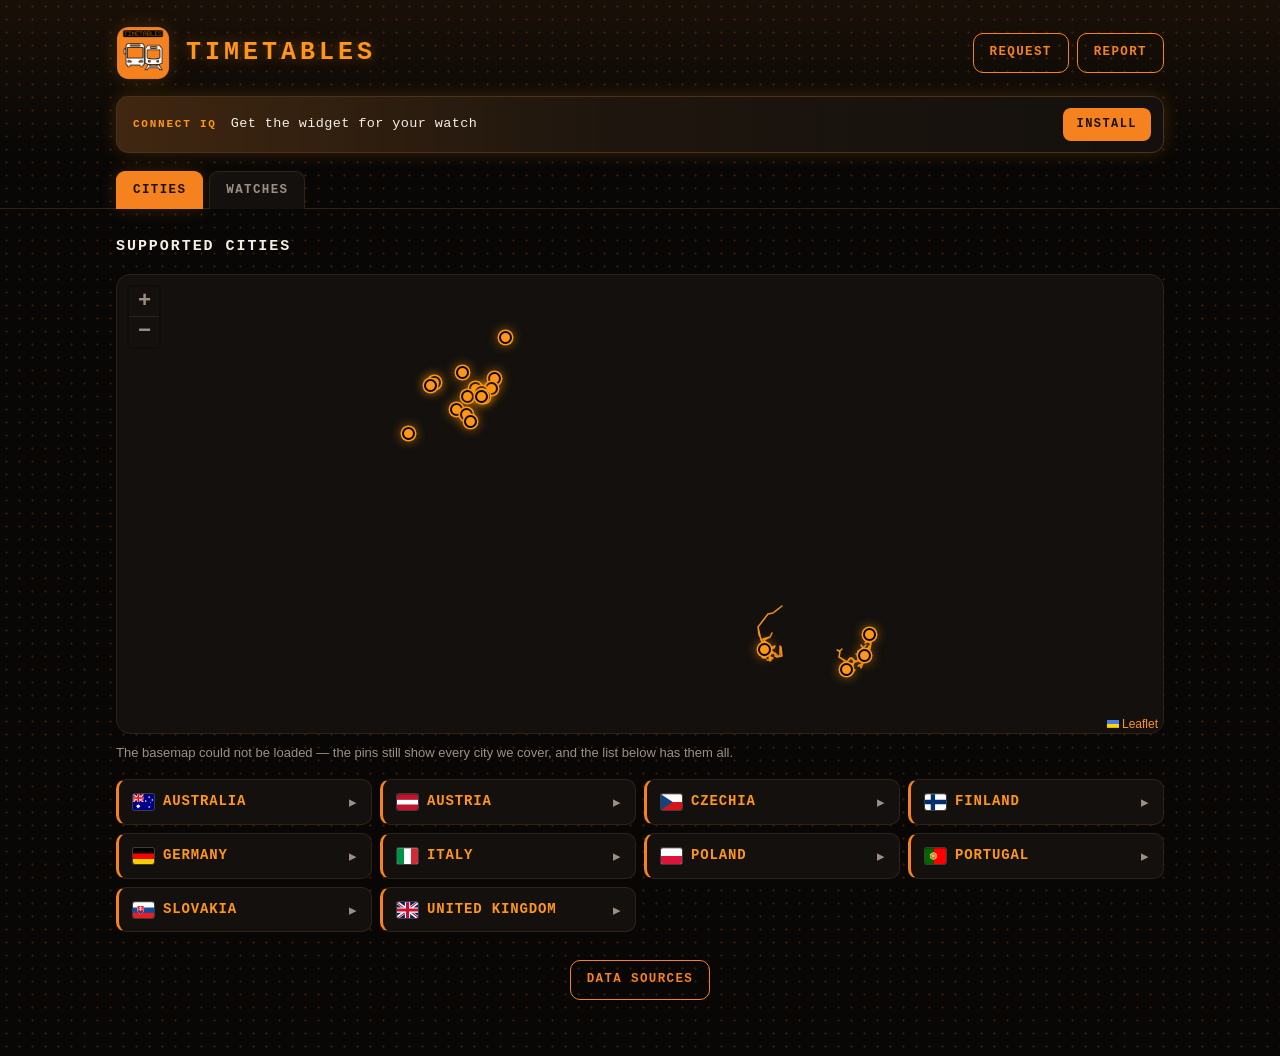
==== commit 387bc051: "Update support page" ====
--- a/index.html
+++ b/index.html
@@ -281,6 +281,10 @@
         </details>
       </li>
     </ul>
+
+    <div class="sources-row">
+      <a class="head-button" href="attributions.html">Data sources</a>
+    </div>
   </section>
 
   <section id="devices" class="panel" hidden aria-label="Supported watches">
--- a/assets/status.css
+++ b/assets/status.css
@@ -440,3 +440,21 @@
   .modal-box { padding:20px 16px 16px; }
   .modal-actions button { flex:1; }
 }
+
+/* --- data sources: the button under the city list, and the page it opens --- */
+a.head-button { display:inline-block; text-decoration:none; }
+.sources-row { margin:28px 0 0; display:flex; justify-content:center; }
+.country-cities .source {
+  border-top:1px solid var(--line); padding:9px 14px 10px 44px; font-size:13.5px;
+}
+.source .city-name { font-size:13px; margin:0 0 4px; }
+.source-entry + .source-entry { margin-top:8px; }
+.source a, .sources-plain a { color:var(--ink); text-decoration:none; }
+.source a:hover, .sources-plain a:hover { text-decoration:underline; }
+.source-licence a { color:var(--muted); }
+.ext { display:inline-block; margin-left:5px; vertical-align:-1px; opacity:.7; }
+.source-credit { font-weight:600; overflow-wrap:anywhere; }
+.source-statement { margin:4px 0 0; font-style:italic; }
+.source-licence { margin:2px 0 0; color:var(--muted); font-size:12.5px; }
+.sources-other { margin-top:34px; }
+.sources-plain { color:var(--muted); padding-left:18px; margin:0; }
